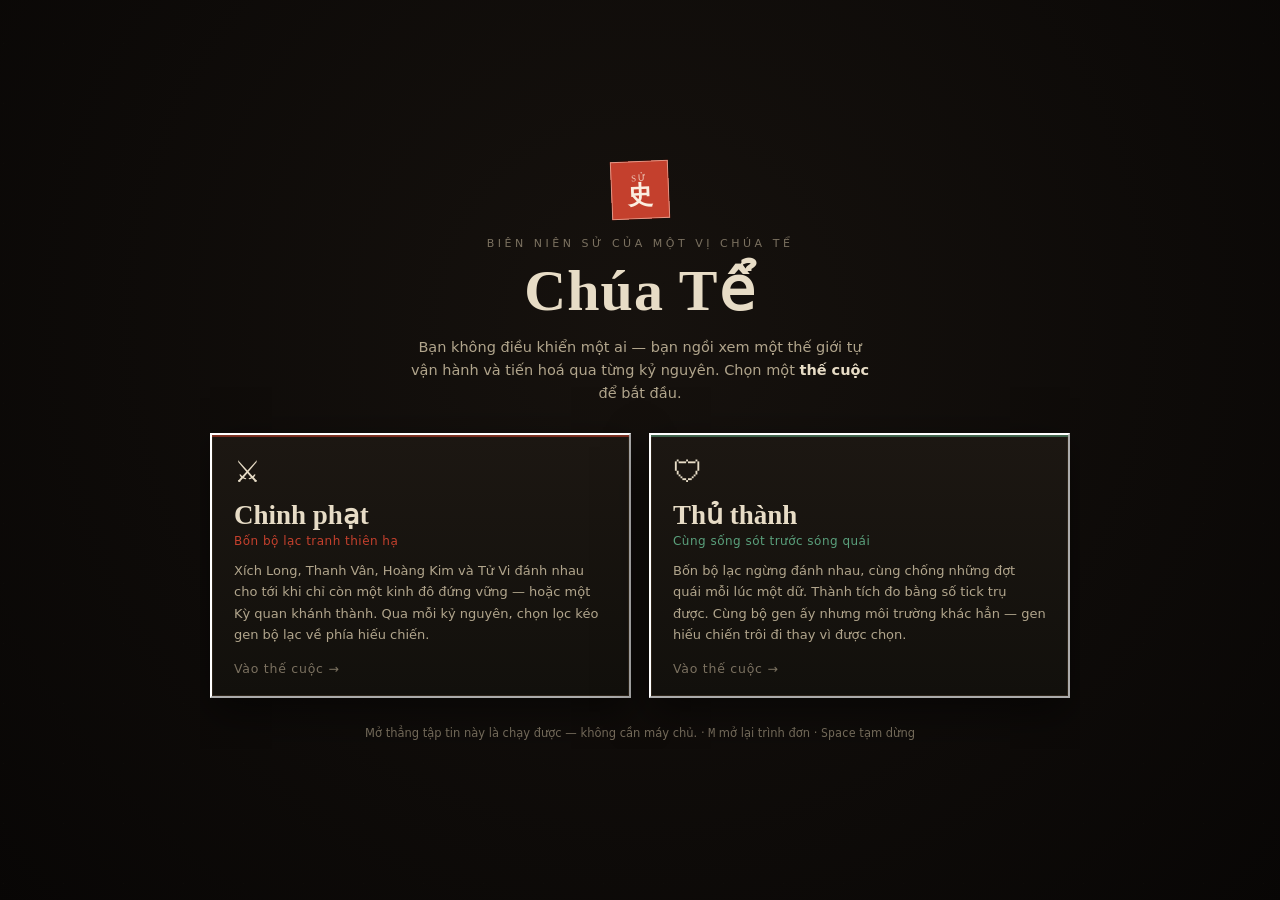
==== civilization.html @ fa952fc0 "Phase 3.16 — bản một-file, trước khi tách civilization.html 12.711 dòng (CSS 700 + markup 350 + JS 1" ====
<!DOCTYPE html>
<html lang="vi">
<head>
<meta charset="UTF-8">
<title>Chúa Tể — Civilization Sim (máy tự chơi)</title>
<style>
  /* ============================================================
     SƠN MÀI — bảng màu, kiểu chữ, và cái khung của cả trang.

     Bản trước mặc nguyên bộ màu Material Design (đỏ 500, lam 400, hổ phách,
     tím 400, v.v.). Chúng là màu của BẢNG ĐIỀU KHIỂN — đỏ = lỗi, vàng =
     cảnh báo, xanh = thông báo — nên dù vẽ gì lên đó, mắt vẫn đọc ra "công cụ
     lập trình" chứ không đọc ra "một thế giới".

     Thay bằng khoáng chất. Và không phải khoáng chất tuỳ ý: chính TÊN bốn bộ
     lạc đã gọi ra bốn thứ bột màu của tranh sơn mài —
        Xích Long → chu sa (cinnabar)      Thanh Vân → thanh lục (azurite)
        Hoàng Kim → thư hoàng (orpiment)   Tử Vi     → tử (imperial violet)
     nên đổi màu ở đây không phải là "cho đẹp", nó là làm cho hình khớp với
     chữ đã có sẵn trong luật chơi. Nền là sơn ta đen ẤM (ngả nâu), không phải
     xám lạnh: đen ấm là thứ làm bột khoáng nổi lên: xám lạnh dìm nó xuống.
     ============================================================ */
  :root {
    color-scheme: dark;
    --lac-900:#0d0b09;  --lac-850:#12100c;  --lac-800:#191510;  --lac-700:#221b15;
    --rule:#2d2419;     --rule-soft:#1f1a13;
    --bone:#e7dcc6;     --bone-2:#b1a58c;   --bone-3:#7b7160;
    --gold:#d8a544;     --gold-hi:#f0cf85;  --gold-dim:#8a6a2c;
    --cinnabar:#c4402d; --cinnabar-hi:#e05b40;
    --jade:#5aa07c;
    /* Tử — bột màu thứ tư, đã nằm sẵn trong tên bộ lạc Tử Vi nhưng trước đây chỉ
       được rắc lẻ bằng hằng số #b783cc ở 9 chỗ, không có tên trong bảng màu. Đặt
       tên cho nó là làm cho quái vật (thứ mặc màu tử) khớp với hệ, không phải thêm màu. */
    --tuvi:#b783cc; --tuvi-dim:#6f4f86;

    /* Chữ hiển thị là một chữ SÁCH, không phải chữ tạp chí: Iowan Old Style —
       old-style serif ấm, chân nét dày, đủ dấu tiếng Việt trên macOS. Đây là
       giọng của một cuốn biên niên sử. Chữ giao diện thì trung tính và gọn.
       Con số luôn đi bằng chữ đơn cách để cột số không nhảy khi giá trị đổi. */
    --f-display:"Iowan Old Style","Superclarendon",Charter,Palatino,Georgia,serif;
    --f-ui:"Avenir Next","Segoe UI",system-ui,-apple-system,sans-serif;
    --f-data:"SF Mono",ui-monospace,Menlo,"Roboto Mono",monospace;

    /* Hạt mực: nhiễu fractal đã bị ngưỡng hoá thành đốm rời (feFuncA discrete,
       6 bậc 0 rồi 1 bậc 1 → chỉ ~1/7 diện tích là đốm). Dùng làm MẶT NẠ nên
       nó không tô thêm màu nào, nó chỉ ăn bớt đi — đúng cách mực khô trên gỗ. */
    --ink-grain: url("data:image/svg+xml;utf8,<svg xmlns='http://www.w3.org/2000/svg' width='60' height='60'><filter id='g'><feTurbulence type='fractalNoise' baseFrequency='0.85' numOctaves='3' seed='7'/><feComponentTransfer><feFuncA type='discrete' tableValues='0 0 0 0 0 0 1'/></feComponentTransfer></filter><rect width='60' height='60' filter='url(%23g)'/></svg>");
  }
  body {
    margin: 0;
    font-family: var(--f-ui);
    background: var(--lac-900);
    color: var(--bone);
    display: flex;
    height: 100vh;
    overflow: hidden;
  }
  ::selection { background: rgba(216,165,68,.28); }
  #world-pane { flex: 0 0 auto; display: flex; flex-direction: column; align-items: center; padding: 14px; gap: 10px; overflow: hidden; height: 100vh; box-sizing: border-box; }

  /* Khung tranh: một nét sẫm sát mép, rồi một sợi vàng lá mảnh bên ngoài. Hai
     nét thôi, nhưng nó là thứ nói rằng phần bên trong là BỨC TRANH còn phần
     bên ngoài là cái khung — trước đây cả hai cùng một sắc xám nên khung nhìn
     trôi vào nền trang. */
  /* --hud-top: DẢI ĐẤT RIÊNG của thanh Kỳ quan trên mép khung hình.
     Thanh đó vẽ trên canvas (y 0..26) còn minimap/nút/bảng phủ là HTML, hai hệ toạ
     độ không biết gì về nhau — nên trước đây khi Kỳ quan hoàn thành, thanh đếm
     ngược chạy NGẦM DƯỚI cả minimap lẫn hai nút, và dòng chữ căn giữa khung bị
     minimap ăn mất 52px đuôi. Một biến CSS duy nhất, JS bơm 26px vào khi thanh
     hiện và 0 khi tắt, để mọi lớp phủ tự dịch xuống. Chỗ nào cộng vào biến này
     thì vĩnh viễn không bao giờ đè lên thanh nữa. */
  #canvasWrap { position: relative; --hud-top: 0px; box-shadow: 0 0 0 1px var(--rule), 0 0 0 2px rgba(216,165,68,.16), 0 18px 44px rgba(0,0,0,.55); }
  #simCanvas { background: var(--lac-900); cursor: grab; display: block; }
  #simCanvas.god-armed { cursor: crosshair; }
  #minimapCanvas {
    position: absolute; right: 10px; top: calc(10px + var(--hud-top)); cursor: pointer; opacity: 0.94;
    box-shadow: 0 0 0 1px rgba(216,165,68,.34), 0 4px 14px rgba(0,0,0,.6);
  }
  /* Giờ là một ô trong hàng #ovChips (xem chú thích ở phần HTML), nên bỏ hết
     position/left/top — vị trí do flex row quyết định. */
  #directorLabel {
    background: rgba(13,11,9,0.78); box-shadow: inset 0 0 0 1px rgba(216,165,68,.28);
    padding: 5px 11px; font-size: 12px; color: var(--gold-hi); letter-spacing: .06em;
    font-family: var(--f-ui); white-space: nowrap;
    pointer-events: none; display: none; backdrop-filter: blur(4px);
  }

  /* ===== Lớp phủ trên khung hình chính (bảng bộ lạc / nhật ký / đang chọn) =====
     Cùng ngôn ngữ với #directorLabel: sơn ta đen mờ, một sợi vàng lá mảnh viền
     trong, làm nhoè hậu cảnh. Nằm ở bốn góc để chừa giữa khung cho việc chọn quân. */
  #ovChips { position: absolute; left: 11px; top: calc(11px + var(--hud-top)); display: flex; gap: 6px; align-items: center; z-index: 5; }
  .ov-chip {
    font: 600 11.5px var(--f-ui); letter-spacing: .03em; color: var(--bone-2); cursor: pointer;
    background: rgba(13,11,9,0.8); box-shadow: inset 0 0 0 1px rgba(216,165,68,.24);
    padding: 5px 10px; white-space: nowrap; backdrop-filter: blur(4px);
  }
  .ov-chip:hover { color: var(--gold-hi); box-shadow: inset 0 0 0 1px rgba(216,165,68,.5); }
  .ov-chip.on { color: var(--lac-900); background: var(--gold); box-shadow: inset 0 0 0 1px var(--gold-hi); }

  .ov-panel {
    position: absolute; z-index: 5; color: var(--bone-2); font: 11px var(--f-ui);
    background: rgba(11,9,7,0.88); box-shadow: inset 0 0 0 1px rgba(216,165,68,.24);
    padding: 8px 10px; backdrop-filter: blur(5px);
  }
  #ovTribes { left: 11px; top: calc(50px + var(--hud-top)); max-height: 46%; overflow: auto; }
  #ovLog { left: 11px; bottom: 30px; width: 300px; max-width: 54%; max-height: 40%; overflow: auto; }
  /* THẺ "ĐANG CHỌN" ĐÃ RỜI KHỎI KHUNG HÌNH (Phase 3.17).
     Nó từng là một tấm thẻ nổi đè lên góc dưới-phải bản đồ, và chỗ đó là chỗ tệ
     nhất có thể: nó che đúng phần bản đồ mà người ta vừa bấm vào để xem, nên xem
     chỉ số thì mất cảnh, xem cảnh thì phải tắt chỉ số. Giờ nó là một DẢI nằm dưới
     bảng điều khiển — cùng một cột, không che gì cả, và vì nó nằm ngang nên đọc
     hết một lượt bằng một đường mắt thay vì một khối phải quét dọc.
     Xem #inspectBar bên dưới. */

  #ovTribes table { border-collapse: collapse; width: 100%; }
  #ovTribes th { color: var(--bone-3); font: 600 10px var(--f-ui); text-transform: uppercase; letter-spacing: .04em; text-align: left; padding: 1px 7px 5px; }
  #ovTribes td { padding: 3px 7px; border-top: 1px solid var(--rule-soft); font-variant-numeric: tabular-nums; white-space: nowrap; }
  #ovTribes tr[data-tribe] { cursor: pointer; }
  #ovTribes tr[data-tribe]:hover td { background: rgba(216,165,68,.1); }
  #ovTribes tr.dead td { opacity: .42; }
  #ovTribes .sw { display: inline-block; width: 8px; height: 8px; border-radius: 2px; margin-right: 5px; vertical-align: middle; }
  #ovTribes .tg { margin-left: 4px; font-size: 10px; }

  #ovLog .row { padding: 1.5px 0; line-height: 1.35; }
  #ovLog .t { color: var(--bone-3); font: 10px var(--f-data); margin-right: 6px; }

  #eraCard { z-index: 20; }

  /* ---- DẢI "ĐANG CHỌN", nằm ngay dưới bảng điều khiển ----
     Cùng khung inset, cùng nền, cùng bề rộng với #controls, nên hai cái đọc ra
     MỘT bàn điều khiển hai tầng chứ không phải hai hộp xếp chồng. Luôn chiếm chỗ
     kể cả khi rỗng (min-height cố định): nếu để nó co lại lúc không chọn gì thì
     mỗi lần bấm vào một quân, cả khung nhìn phía trên bị đẩy lên vài chục pixel —
     và người ta vừa bấm vào một thứ đang chuyển động. */
  #inspectBar {
    max-width: 900px; width: 100%; box-sizing: border-box;
    background: var(--lac-850); box-shadow: inset 0 0 0 1px var(--rule);
    padding: 0 10px; min-height: 36px; display: flex; align-items: center;
    border-top: 1px solid var(--lac-900);
  }
  #inspectEmpty { font-size: 11px; color: var(--bone-3); letter-spacing: .03em; }
  #inspectEmpty b { color: var(--bone-2); font-weight: 600; }
  #inspectBody { display: flex; align-items: center; gap: 13px; width: 100%; flex-wrap: wrap; padding: 5px 0; }
  /* Lớp bọc TÀNG HÌNH: con của nó lên thẳng làm con flex của #inspectBody, nên
     `gap`, `flex-wrap` và `margin-left:auto` của nút ✕ hoạt động y như khi chưa
     có lớp bọc. Lý do phải bọc: tách nút ✕ ra khỏi phần dựng lại — xem setPanelHTML. */
  #insContent { display: contents; }
  .ins-name { display: flex; align-items: center; gap: 7px; font-weight: 600; font-size: 12.5px; }
  .ins-name .sw { width: 9px; height: 9px; flex: 0 0 auto; }
  .ins-hp { display: flex; align-items: center; gap: 6px; }
  .ins-hp .bar { width: 88px; height: 6px; background: var(--lac-700); flex: 0 0 auto; }
  .ins-hp .bar > i { display: block; height: 100%; }
  .ins-hp .num { font: 10.5px var(--f-data); color: var(--bone-3); }
  /* Mỗi cặp nhãn/giá trị là một khối KHÔNG xuống dòng: khi dải hẹp lại thì nó
     ngắt giữa các cặp, không bao giờ ngắt giữa nhãn và số của chính nó. */
  .ins-kv { display: flex; align-items: center; gap: 12px; flex-wrap: wrap; font-size: 11.5px; }
  .ins-kv span { white-space: nowrap; }
  .ins-kv b { color: var(--bone-3); font-weight: 400; margin-right: 5px; }
  .ins-close {
    margin-left: auto; cursor: pointer; color: var(--bone-3); font-size: 12px;
    padding: 2px 5px; flex: 0 0 auto; box-shadow: inset 0 0 0 1px var(--rule);
  }
  .ins-close:hover { color: var(--cinnabar-hi); box-shadow: inset 0 0 0 1px var(--cinnabar-hi); }
  /* Hòm đồ thu nhỏ cho dải ngang: 6 ngăn × 30px là 205px, chiếm gần một phần tư
     bề ngang và đẩy mọi thứ khác xuống hàng hai. 21px thì cả hòm gọn trong 145px. */
  .slots.mini { gap: 3px; }
  .slots.mini .slot { width: 21px; height: 21px; font-size: 11px; }
  .ins-chest { display: flex; align-items: center; gap: 7px; }
  .ins-chest > .lb { font-size: 10px; letter-spacing: .08em; text-transform: uppercase; color: var(--gold-dim); }

  /* Dấu son (triện). Thứ DUY NHẤT trong cả trang được phép ồn ào — nó là bàn
     tay người chép sử hiện ra giữa một thế giới vốn chỉ có bột màu và ánh
     sáng. Mặt nạ nhiễu phía trên đục thủng vài đốm để mực trông bị ăn mòn:
     con dấu in ra từ gỗ thì không bao giờ đặc kín. */
  .seal {
    position: relative; flex: 0 0 auto;
    width: 46px; height: 46px; background: var(--cinnabar);
    display: flex; flex-direction: column; align-items: center; justify-content: center;
    transform: rotate(-2.5deg); color: #fbeee0; font-family: var(--f-display);
    box-shadow: inset 0 0 0 1px rgba(251,238,224,.5), inset 0 0 0 4px var(--cinnabar);
  }
  .seal::after {
    content: ''; position: absolute; inset: 0; background: var(--lac-900); opacity: .5;
    -webkit-mask-image: var(--ink-grain); mask-image: var(--ink-grain);
    -webkit-mask-size: 60px; mask-size: 60px;
  }
  .seal .k { font-size: 8.5px; letter-spacing: .22em; opacity: .78; margin-bottom: -1px; }
  .seal .n { font-size: 21px; line-height: 1; font-weight: 700; }

  /* Thẻ tổng kết kỷ nguyên — khoảnh khắc "đọc kết quả" giữa hai kỷ nguyên.
     Đây là TRANG SÁCH: một tấm sơn ta có sợi vàng viền quanh, con dấu son
     đóng lệch ở góc trên trái đúng như người ta đóng dấu lên một tờ chiếu. */
  #eraCard {
    position: absolute; inset: 0; display: none;
    align-items: center; justify-content: center;
    background: radial-gradient(circle at 50% 45%, rgba(13,11,9,0.5), rgba(8,6,5,0.94));
    pointer-events: none;
    animation: eraBackdropIn .4s ease both;
  }
  #eraCard .card {
    position: relative; width: 470px; max-width: 86%;
    background: linear-gradient(180deg, #1c1712, #12100c);
    box-shadow: 0 0 0 1px var(--rule), 0 0 0 2px rgba(216,165,68,.22), 0 26px 74px rgba(0,0,0,.75);
    padding: 24px 26px 20px; text-align: center;
    animation: eraCardIn .5s cubic-bezier(.2,.7,.2,1) both;
  }
  /* Con dấu đóng XUỐNG trang, chậm hơn thẻ một nhịp — bàn tay người chép sử hiện ra
     cuối cùng. Đây là khoảnh khắc chữ ký của cả trò chơi, nên nó xứng đáng có một
     cử động; mọi thứ khác trong trang vẫn đứng yên. */
  #eraCard .card > .seal { position: absolute; left: -14px; top: -14px; animation: sealStamp .4s .16s cubic-bezier(.2,.85,.25,1) both; }
  @keyframes eraBackdropIn { from { opacity: 0; } to { opacity: 1; } }
  @keyframes eraCardIn { from { opacity: 0; transform: translateY(11px) scale(.985); } to { opacity: 1; transform: none; } }
  @keyframes sealStamp { from { opacity: 0; transform: rotate(-2.5deg) scale(1.65); } to { opacity: 1; transform: rotate(-2.5deg) scale(1); } }
  #eraCard .eyebrow { font-size: 10.5px; letter-spacing: .26em; text-transform: uppercase; color: var(--bone-3); }
  #eraCard .champ { font-family: var(--f-display); font-size: 34px; font-weight: 700; letter-spacing: .01em; margin: 8px 0 3px; }
  #eraCard .how { font-size: 13px; color: var(--bone-2); margin-bottom: 16px; }
  #eraCard .facts { display: flex; justify-content: center; gap: 26px; margin-bottom: 16px; }
  #eraCard .fact { text-align: center; }
  #eraCard .fact b { display: block; font-family: var(--f-display); font-size: 22px; font-weight: 700; font-variant-numeric: tabular-nums; color: var(--bone); }
  #eraCard .fact span { font-size: 10px; color: var(--bone-3); text-transform: uppercase; letter-spacing: .12em; }
  #eraCard .dna { text-align: left; border-top: 1px solid var(--rule); padding-top: 13px; }
  #eraCard .dna-title { font-size: 10.5px; color: var(--bone-3); text-transform: uppercase; letter-spacing: .14em; margin-bottom: 9px; }
  #eraCard .gene { display: grid; grid-template-columns: 96px 1fr 56px; gap: 9px; align-items: center; font-size: 11.5px; margin-bottom: 6px; }
  #eraCard .gene .n { color: var(--bone-2); }
  #eraCard .gene .v { text-align: right; font-family: var(--f-data); font-size: 10.5px; color: var(--bone); }
  #eraCard .gene .track { height: 5px; background: var(--lac-700); overflow: hidden; }
  #eraCard .gene .track > i { display: block; height: 100%; background: linear-gradient(90deg, var(--gold-dim), var(--gold)); }
  #eraCard .up { color: var(--jade); } #eraCard .down { color: var(--cinnabar-hi); }
  #eraCard .next { font-size: 11.5px; color: var(--bone-3); margin-top: 15px; font-style: italic; }

  /* ============================================================
     TRÌNH ĐƠN — trang bìa của cuốn biên niên sử
     ============================================================
     Đây là màn hình ĐẦU TIÊN, hiện ra trước khi thế giới bắt đầu chạy. Nó không
     phải một hộp thoại nổi lên trên game — nó LÀ trang bìa của cuốn sách: cùng
     sơn ta đen ấm, cùng con dấu son, cùng chữ Iowan. Người chơi chọn một THẾ CUỘC
     ở đây thay cho ô <select> luôn hiện trên thanh điều khiển — vì đổi thế cuộc là
     bắt đầu lại từ số không, nó xứng đáng là một quyết định có nghi thức chứ không
     phải một cú kéo dropdown vô tình. Phủ kín cả màn (fixed, inset:0) nên không có
     nút nào phía sau bấm nhầm được khi chưa có ván nào chạy. */
  #menuScreen {
    position: fixed; inset: 0; z-index: 50;
    display: flex; align-items: center; justify-content: center;
    background:
      radial-gradient(circle at 50% 36%, rgba(28,22,17,0.6), rgba(8,6,5,0.97)),
      var(--lac-900);
    animation: eraBackdropIn .45s ease both;
  }
  /* Hạt mực phủ nhẹ toàn màn — đúng mặt gỗ sơn, chỉ ăn bớt chứ không tô thêm màu. */
  #menuScreen::before {
    content: ''; position: absolute; inset: 0; pointer-events: none; opacity: .5;
    background: var(--lac-850);
    -webkit-mask-image: var(--ink-grain); mask-image: var(--ink-grain);
    -webkit-mask-size: 60px; mask-size: 60px;
  }
  .menu-inner {
    position: relative; width: 860px; max-width: 92vw; max-height: 92vh; overflow-y: auto;
    text-align: center; padding: 10px 10px 6px;
    animation: eraCardIn .55s cubic-bezier(.2,.7,.2,1) both;
  }
  .menu-resume {
    display: none; margin: 0 auto 20px; padding: 8px 18px;
    background: transparent; color: var(--bone-2); cursor: pointer;
    font: inherit; font-size: 12.5px; letter-spacing: .04em;
    box-shadow: inset 0 0 0 1px var(--rule);
    transition: box-shadow .18s ease, color .18s ease;
  }
  .menu-resume:hover { color: var(--gold-hi); box-shadow: inset 0 0 0 1px var(--gold-dim); }
  .menu-head { position: relative; margin-bottom: 28px; }
  .menu-seal { width: 58px; height: 58px; margin: 0 auto 18px; }
  .menu-seal .k { font-size: 9px; }
  .menu-seal .n { font-size: 25px; }
  .menu-eyebrow { font-size: 11px; letter-spacing: .32em; text-transform: uppercase; color: var(--bone-3); }
  .menu-title { font-family: var(--f-display); font-size: 58px; font-weight: 700; letter-spacing: .02em; margin: 6px 0 12px; color: var(--bone); }
  .menu-sub { font-size: 14.5px; color: var(--bone-2); max-width: 32em; margin: 0 auto; line-height: 1.6; }
  .menu-sub b { color: var(--bone); font-weight: 600; }
  .menu-modes { display: grid; grid-template-columns: 1fr 1fr; gap: 18px; text-align: left; }
  /* Mỗi thẻ mang màu LÃNH VỰC của nó — chu sa cho chinh phạt (gây hại), thanh lục
     cho thủ thành (chở che) — đúng bảng mã màu god-power, nên đây là thông tin
     chứ không phải trang trí. */
  .mode-card {
    position: relative; display: flex; flex-direction: column;
    background: linear-gradient(180deg, #1c1712, #12100c);
    box-shadow: inset 0 0 0 1px var(--rule), 0 14px 40px rgba(0,0,0,.5);
    padding: 22px 22px 20px; cursor: pointer; color: inherit; font: inherit;
    text-align: left; overflow: hidden;
    transition: box-shadow .18s ease, transform .18s ease, background .18s ease;
  }
  .mode-card::before {
    content: ''; position: absolute; left: 0; right: 0; top: 0; height: 2px;
    background: var(--accent); opacity: .55;
  }
  .mode-card[data-mode="conquest"] { --accent: var(--cinnabar); }
  .mode-card[data-mode="defend"] { --accent: var(--jade); }
  .mode-card:hover {
    background: linear-gradient(180deg, #221b14, #16120d); transform: translateY(-3px);
    box-shadow: inset 0 0 0 1px var(--gold-dim), 0 0 0 1px rgba(216,165,68,.26), 0 18px 46px rgba(0,0,0,.62);
  }
  .mode-card:hover::before { opacity: 1; }
  .mode-card:focus-visible { outline: 2px solid var(--gold); outline-offset: 3px; }
  .mc-icon { font-size: 30px; line-height: 1; margin-bottom: 12px; }
  .mc-name { font-family: var(--f-display); font-size: 27px; font-weight: 700; color: var(--bone); }
  .mc-tag { font-size: 12px; letter-spacing: .04em; color: var(--accent, var(--gold)); margin: 3px 0 12px; }
  .mc-desc { font-size: 13px; color: var(--bone-2); line-height: 1.62; flex: 1 1 auto; }
  .mc-go { font-size: 12.5px; letter-spacing: .06em; color: var(--bone-3); margin-top: 16px; transition: color .18s ease; }
  .mode-card:hover .mc-go { color: var(--gold-hi); }
  .menu-foot { font-size: 11.5px; color: var(--bone-3); margin-top: 26px; line-height: 1.7; }
  @media (max-width: 720px) {
    .menu-modes { grid-template-columns: 1fr; }
    .menu-title { font-size: 42px; }
  }

  /* Chú giải là thứ DUY NHẤT được phép cuộn trong khung trái, và nó chiếm nốt
     phần cao còn thừa. Cho cả #world-pane cuộn thì trên cửa sổ thấp, chính khung
     nhìn — thứ không bao giờ được rời mắt — sẽ trôi lên mất. */
  #legend { font-size: 11px; color: var(--bone-3); text-align: center; max-width: 900px; line-height: 1.62; flex: 1 1 auto; min-height: 0; overflow-y: auto; }
  #legend strong { color: var(--bone-2); font-weight: 600; }
  #legend kbd {
    background: var(--lac-800); box-shadow: inset 0 0 0 1px var(--rule), 0 1px 0 var(--rule);
    padding: 0 4px; font-family: var(--f-data); font-size: 10px; color: var(--bone-2);
  }
  /* max-width khớp với canvas (900px, xem CANVAS_PX_W). #world-pane là flex item
     `0 0 auto` nên nó rộng bằng ĐỨA CON RỘNG NHẤT — thiếu cái chặn này, hàng nút
     dài ra một chút là cả khung nhìn bị đẩy sang phải và bảng bên phải bị cắt cụt
     ngoài mép cửa sổ (body có overflow:hidden nên không cuộn được mà cứ thế mất). */
  /* ---- Bảng điều khiển: một CÁI HỘP, không phải một hàng nút rời. Khung inset
     cùng ngôn ngữ với khung tranh phía trên, để nó đọc ra "bàn điều khiển đặt
     dưới bức tranh" chứ không phải mấy nút mặc-định-trình-duyệt trôi trên nền. */
  #controls {
    display: flex; gap: 6px; align-items: stretch; flex-wrap: wrap; justify-content: center;
    max-width: 900px; padding: 7px 9px; box-sizing: border-box;
    background: var(--lac-850); box-shadow: inset 0 0 0 1px var(--rule);
  }
  .ctl-group { display: flex; gap: 5px; align-items: stretch; flex-wrap: wrap; }
  .ctl-div { width: 1px; align-self: stretch; background: var(--rule); margin: 3px 2px; }
  /* Nút chỉ có ký hiệu (⏭). Bỏ padding ngang rộng của nút có chữ và ép vuông:
     một ký hiệu đơn nằm giữa một cái nút rộng 60px đọc ra là "nút bị lỗi mất chữ". */
  .ctl.ctl-icon { padding: 0; width: 30px; justify-content: center; font-size: 13px; }

  /* Ô chọn ở MỌI nơi — trong bảng điều khiển lẫn ô chọn tiêu chí anh hùng bên phải —
     dùng chung một hình: bỏ mũi tên mặc định của HĐH (thứ hét lên "form trình duyệt")
     và thay bằng một chevron vàng-trầm vẽ tay. Dùng `background-color` chứ KHÔNG `background`
     shorthand vì shorthand sẽ xoá luôn cái chevron (background-image). */
  select {
    -webkit-appearance: none; appearance: none; box-sizing: border-box;
    background-color: var(--lac-800); color: var(--bone); border: 0;
    box-shadow: inset 0 0 0 1px var(--rule);
    padding: 7px 28px 7px 11px; cursor: pointer; font-size: 12.5px; font-family: var(--f-ui); letter-spacing: .01em;
    background-image: url("data:image/svg+xml;utf8,<svg xmlns='http://www.w3.org/2000/svg' width='11' height='7'><path d='M1 1l4.5 4.5L10 1' fill='none' stroke='%238a6a2c' stroke-width='1.4' stroke-linecap='round'/></svg>");
    background-repeat: no-repeat; background-position: right 10px center;
    transition: box-shadow .14s ease, background-color .14s ease;
  }
  select:hover {
    background-color: var(--lac-700); box-shadow: inset 0 0 0 1px var(--gold-dim);
    background-image: url("data:image/svg+xml;utf8,<svg xmlns='http://www.w3.org/2000/svg' width='11' height='7'><path d='M1 1l4.5 4.5L10 1' fill='none' stroke='%23d8a544' stroke-width='1.4' stroke-linecap='round'/></svg>");
  }
  select option { background: var(--lac-800); color: var(--bone); }

  /* Nút và ô chọn TRONG bảng điều khiển chia chung một chiều cao, để cả hàng đọc ra một bộ. */
  .ctl, #controls select {
    height: 30px; box-sizing: border-box;
    background-color: var(--lac-800); color: var(--bone); border: 0;
    box-shadow: inset 0 0 0 1px var(--rule);
    padding: 0 10px; cursor: pointer; font-size: 12px; font-family: var(--f-ui); letter-spacing: .01em;
    transition: box-shadow .14s ease, background-color .14s ease, color .14s ease;
  }
  #controls select { padding: 0 23px 0 9px; }
  .ctl { display: inline-flex; align-items: center; }
  .ctl:hover, #controls select:hover { background-color: var(--lac-700); box-shadow: inset 0 0 0 1px var(--gold-dim); }
  .ctl:active { background-color: var(--lac-900); }

  /* Nút chính (Tạm dừng/Tiếp tục) là mỏ neo của cả hàng: đeo sẵn viền vàng-trầm và
     một dấu play/pause nhỏ để đọc ra "nút phát" ngay từ liếc mắt đầu tiên. Khi đang
     DỪNG, nó ngả vàng — một lời mời bấm tiếp. */
  .ctl-primary { box-shadow: inset 0 0 0 1px var(--gold-dim); color: var(--gold-hi); font-weight: 600; }
  .ctl-primary::before { content: '\2016'; font-size: 12px; letter-spacing: -1.5px; margin-right: 9px; color: var(--gold); }
  .ctl-primary[data-running="false"] { background: rgba(216,165,68,.13); box-shadow: inset 0 0 0 1px var(--gold); }
  .ctl-primary[data-running="false"]::before { content: '\25B6'; font-size: 10px; margin-right: 9px; }
  .ctl-primary:hover { box-shadow: inset 0 0 0 1px var(--gold); background: rgba(216,165,68,.10); }

  /* Công tắc: một viên nhỏ sáng lên khi bật (:has để cả viên đổi theo ô tích bên trong). */
  .ctl-toggle {
    display: inline-flex; align-items: center; gap: 6px; padding: 0 9px; height: 30px; box-sizing: border-box;
    box-shadow: inset 0 0 0 1px var(--rule); background: var(--lac-800);
    font-size: 11.5px; color: var(--bone-3); cursor: pointer; user-select: none;
    transition: box-shadow .14s ease, color .14s ease;
  }
  .ctl-toggle:hover { box-shadow: inset 0 0 0 1px var(--gold-dim); }
  .ctl-toggle:has(input:checked) { color: var(--bone); box-shadow: inset 0 0 0 1px var(--gold-dim); }
  input[type=checkbox] { accent-color: var(--gold-dim); }
  :focus-visible { outline: 2px solid var(--gold); outline-offset: 1px; }
  #hotkeys {
    font-size: 10.5px; color: var(--bone-3); letter-spacing: .02em; max-width: 900px; text-align: center; opacity: .82;
  }
  #hotkeys b { color: var(--bone-2); font-weight: 600; }
  #hotkeys kbd {
    background: var(--lac-800); box-shadow: inset 0 0 0 1px var(--rule), 0 1px 0 var(--rule);
    padding: 0 4px; font-family: var(--f-data); font-size: 10.5px; color: var(--bone-2);
  }

  /* Bức tường hướng dẫn (#hotkeys + #legend) là "cuốn sách luật" chứ không phải
     phần của màn chơi — mặc định GẬP lại sau một thanh mảnh, để màn chơi chỉ còn
     {khung tranh + bảng điều khiển + cột dữ liệu}. Gập bằng một class trên
     #world-pane thay vì bọc lại DOM: nhờ vậy khi MỞ, #legend lấy lại đúng hành vi
     flex:1 cũ (chiếm nốt phần cao thừa và tự cuộn), không phải dựng lại layout. */
  #world-pane.help-collapsed #hotkeys,
  #world-pane.help-collapsed #legend { display: none; }
  #helpBar { max-width: 900px; width: 100%; display: flex; justify-content: center; }
  #helpToggle {
    font: inherit; font-size: 11px; letter-spacing: .05em; color: var(--bone-3);
    background: transparent; border: 0; box-shadow: inset 0 0 0 1px var(--rule);
    padding: 5px 15px; cursor: pointer; display: inline-flex; align-items: center; gap: 9px;
    transition: color .14s ease, box-shadow .14s ease;
  }
  #helpToggle:hover { color: var(--gold-hi); box-shadow: inset 0 0 0 1px var(--gold-dim); }
  #helpToggle .ht-mark { color: var(--gold-dim); font-family: var(--f-data); }
  #helpToggle .ht-chev { transition: transform .2s ease; font-size: 8px; opacity: .8; }
  #world-pane:not(.help-collapsed) #helpToggle .ht-chev { transform: rotate(180deg); }

  /* `scrollbar-gutter: stable` — luôn chừa 9px cho thanh cuộn, kể cả khi không cần.
     Đo được: tờ nào vừa một màn hình thì cột rộng 421px, tờ nào tràn thì 412px, và
     bề rộng đó là bề rộng của CẢ CỘT — nên mỗi lần đổi tờ thì hàng tờ, bảng bộ lạc
     và các biểu đồ đều nhích 9px một lượt. Cái giật đó không đọc ra là "trang mới",
     nó đọc ra là giao diện bị lỗi. Chừa sẵn chỗ thì bề rộng là một hằng số. */
  #side-pane {
    flex: 1 1 auto; padding: 0 18px 20px; overflow-y: auto; scrollbar-gutter: stable;
    border-left: 1px solid var(--rule); min-width: 380px; background: var(--lac-850);
  }

  /* ĐẦU CỘT DÁN ĐỈNH = thanh biên niên + hàng tờ, một khối duy nhất.
     Ba con số của thanh biên niên (đang ở kỷ nguyên nào, kỷ nguyên trôi tới đâu,
     còn bao nhiêu Đức Tin) là ba con số duy nhất luôn có nghĩa ở MỌI thời điểm,
     nên chúng phải nằm ngoài hệ thống tờ — đổi tờ không được làm chúng biến mất.
     Hàng tờ dán cùng chúng vì cùng lý do: thứ dùng để ĐI LẠI trong cột thì không
     bao giờ được cuộn ra khỏi tầm mắt.

     Nền phải ĐẶC. Bản trước #chronicleRail tự sticky một mình với gradient nhoè ở
     đáy để chữ trôi lấp ló dưới nó; giờ có hàng tờ nằm ngay dưới, gradient sẽ để
     lộ nội dung chui qua khe giữa hai thanh. */
  #paneHead {
    position: sticky; top: 0; z-index: 6;
    background: var(--lac-850);
    box-shadow: 0 7px 13px -8px rgba(0,0,0,.75);
  }
  #chronicleRail {
    display: flex; align-items: center; gap: 13px;
    padding: 13px 0 11px;
    border-bottom: 1px solid var(--rule);
  }
  #chronicleRail .rail-main { flex: 1 1 auto; min-width: 0; }
  #chronicleRail .rail-top { display: flex; justify-content: space-between; align-items: baseline; gap: 8px; }
  #chronicleRail .rail-name { font-family: var(--f-display); font-size: 16px; color: var(--bone); letter-spacing: .01em; }
  #chronicleRail .rail-tick { font-family: var(--f-data); font-size: 10.5px; color: var(--bone-3); }
  #chronicleRail .era-track { height: 3px; background: var(--lac-700); margin: 7px 0 8px; overflow: hidden; }
  #chronicleRail .era-track > i { display: block; height: 100%; width: 0%; background: var(--bone-3); }
  #chronicleRail .rail-bot { display: flex; align-items: center; gap: 8px; font-size: 10.5px; color: var(--bone-3); }
  #chronicleRail .rail-bot .faith-track { flex: 1 1 auto; margin: 0; }
  #chronicleRail #faithLabel { font-family: var(--f-data); color: var(--gold); }

  /* ===== HÀNG TỜ =====
     Không viền, không nền, không bo góc — cùng ngôn ngữ với cả trang. Tờ đang mở
     nhận dạng bằng MỘT vạch vàng dưới chân, đúng cách một cuốn sổ cái đánh dấu
     trang đang giở. Chữ nhỏ và giãn nhẹ để bốn nhãn tiếng Việt vừa bề ngang 407px.

     `flex: 1 1 0` + `min-width: 0` cho bốn tờ chữ: chúng chia đều phần còn lại sau
     khi tờ ⚙ lấy phần cố định của nó, nên hàng tờ không bao giờ TRÀN — chật thì
     nhãn tự cắt bằng dấu lửng, không đẩy nút nào ra ngoài. Đo ở sàn bề rộng của
     cột (#side-pane min-width 380px): mỗi nút được 87px, không nhãn nào bị cắt —
     nên bốn cái tên tiếng Việt cộng biểu tượng vừa ở mọi cỡ cửa sổ chơi được. */
  #paneTabs { display: flex; gap: 1px; border-bottom: 1px solid var(--rule); }
  .pane-tab {
    position: relative; flex: 1 1 0; min-width: 0;
    display: flex; align-items: center; justify-content: center; gap: 5px;
    padding: 9px 3px 8px; background: transparent; border: 0; cursor: pointer;
    font-family: var(--f-ui); font-size: 11px; letter-spacing: .035em; color: var(--bone-3);
    white-space: nowrap; transition: color .14s ease, background .14s ease;
  }
  .pane-tab .tb-ico { font-size: 10.5px; opacity: .75; }
  .pane-tab .tb-name { overflow: hidden; text-overflow: ellipsis; }
  .pane-tab:hover { color: var(--bone-2); background: rgba(216,165,68,.05); }
  .pane-tab[aria-selected="true"] { color: var(--gold-hi); }
  .pane-tab[aria-selected="true"] .tb-ico { opacity: 1; }
  /* Vạch đè LÊN đường kẻ chân hàng tờ (bottom:-1px) chứ không nằm trên nó — hai
     vạch chồng nhau đọc ra là một cái gạch dày, không phải một trang được giở. */
  .pane-tab[aria-selected="true"]::after {
    content: ''; position: absolute; left: 0; right: 0; bottom: -1px; height: 2px; background: var(--gold);
  }
  .pane-tab.tab-gear { flex: 0 0 auto; padding: 9px 11px 8px; }
  /* Con dấu "có lời khẩn cầu đang chờ". Vuông, chu sa như con dấu trên bản đồ —
     đây là thứ DUY NHẤT trong cột đòi hành động và có hạn giờ, nên nó được dùng
     màu mà không thứ nào khác trong hàng tờ được dùng. Ẩn hẳn khi bằng 0: một
     huy hiệu lúc nào cũng sáng thì không còn là tín hiệu. */
  .tab-badge {
    display: none; min-width: 13px; height: 13px; padding: 0 3px; box-sizing: border-box;
    align-items: center; justify-content: center;
    background: var(--cinnabar); color: #f4e6cc;
    font: 700 9px var(--f-data); font-style: normal; letter-spacing: 0; line-height: 1;
  }
  .tab-badge.on { display: inline-flex; }

  /* Tờ không mở thì KHÔNG vẽ — xem renderActiveTab(): vòng lặp hình cũng bỏ qua
     luôn hàm dựng của nó, nên `display:none` ở đây và cái gate bên JS phải luôn
     nói cùng một điều. Thay đổi danh sách tờ thì phải sửa cả hai chỗ. */
  .tabpane { display: none; }
  .tabpane.on { display: block; }
  /* H2 đầu mỗi tờ không cần khoảng thở 22px như khi nó là một mục thứ n trong một
     cuộn dài — ngay trên nó đã là đường kẻ chân hàng tờ. */
  .tabpane > h2:first-child, #selectedDock > h2:first-child { margin-top: 13px; }

  /* Nút gập trong thẻ "đang chọn". Trông như một dòng tiêu đề nhỏ chứ không như
     một cái nút — nó không phải một hành động, nó là một nhan đề bấm được. */
  .sel-fold {
    display: flex; align-items: baseline; gap: 6px; width: 100%; margin-top: 10px;
    background: transparent; border: 0; padding: 3px 0; cursor: pointer; text-align: left;
    font-family: var(--f-ui); font-size: 11px; color: var(--bone-3); transition: color .14s ease;
  }
  .sel-fold:hover { color: var(--bone-2); }
  .sel-fold .sf-chev { font-size: 8px; color: var(--gold-dim); transition: transform .18s ease; }
  .sel-fold[aria-expanded="true"] .sf-chev { transform: rotate(180deg); }

  h2 {
    font-family: var(--f-display); font-size: 12px; font-weight: 600;
    text-transform: uppercase; letter-spacing: .18em; color: var(--bone-3);
    margin: 22px 0 9px; display: flex; align-items: center; gap: 10px;
  }
  h2::after { content: ''; flex: 1 1 auto; height: 1px; background: var(--rule); }

  .panel { box-shadow: inset 0 0 0 1px var(--rule); background: var(--lac-800); padding: 11px 13px; font-size: 13px; }
  .kv { display: grid; grid-template-columns: auto 1fr; gap: 4px 12px; font-size: 12px; }
  .kv .label { color: var(--bone-3); }
  .kv .value { text-align: right; font-family: var(--f-data); font-size: 11px; color: var(--bone); }

  /* Quyền năng chúa tể */
  .faith-track { height: 6px; background: var(--lac-700); box-shadow: inset 0 0 0 1px var(--rule-soft); overflow: hidden; margin: 6px 0 10px; }
  .faith-fill { height: 100%; background: linear-gradient(90deg, var(--gold-dim), var(--gold-hi)); width: 0%; }
  #godButtons { display: grid; grid-template-columns: 1fr 1fr; gap: 7px; }
  /* Tên quyền năng đặt bằng chữ SÁCH (Iowan Old Style) — đọc ra như tên một phép
     thuật được chép trong sử, không phải một nhãn nút. Vạch màu bên trái nói lãnh vực. */
  .god-btn {
    position: relative; display: flex; flex-direction: column; gap: 3px;
    background: var(--lac-700); color: var(--bone); border: 0; box-shadow: inset 0 0 0 1px var(--rule);
    padding: 8px 10px 8px 13px; cursor: pointer; text-align: left; font-family: var(--f-ui);
    transition: box-shadow .14s ease, background .14s ease, color .14s ease;
  }
  .god-btn::before { content: ''; position: absolute; left: 0; top: 0; bottom: 0; width: 2px; background: var(--gold-dim); }
  .god-btn[data-tone="harm"]::before { background: var(--cinnabar); }
  .god-btn[data-tone="grow"]::before { background: var(--jade); }
  .god-btn[data-tone="gift"]::before { background: var(--gold); }
  .god-btn .gb-name { font-family: var(--f-display); font-size: 13.5px; letter-spacing: .01em; line-height: 1.1; }
  .god-btn .gb-cost { font-family: var(--f-data); font-size: 11px; color: var(--gold); }
  .god-btn .gb-cost i { font-style: normal; color: var(--bone-3); font-size: 9.5px; margin-left: 3px; letter-spacing: .04em; }
  .god-btn:hover:not(:disabled) { background: #2b231b; box-shadow: inset 0 0 0 1px var(--gold-dim); }
  .god-btn.armed { box-shadow: inset 0 0 0 1px var(--gold); background: rgba(216,165,68,.14); }
  .god-btn.armed .gb-name { color: var(--gold-hi); }
  .god-btn:disabled { opacity: 0.35; cursor: default; }
  #godHint { font-size: 11px; color: var(--bone-3); margin-top: 10px; min-height: 15px; line-height: 1.5; }

  /* Lời khẩn cầu: mỗi dòng là một câu hỏi thật gửi người xem; nút "Đáp lời" là một
     hành động vàng, đủ khác với các nút xám để tay tự tìm tới nó khi có lời cầu. */
  .pray-row { padding: 9px 0; border-bottom: 1px solid var(--rule-soft); font-size: 12px; }
  .pray-row:last-child { border-bottom: 0; padding-bottom: 2px; }
  .pray-row--active { font-size: 11.5px; color: var(--bone-2); }
  .pray-btn {
    width: 100%; margin-top: 7px; padding: 7px 11px; box-sizing: border-box;
    display: flex; justify-content: space-between; align-items: center; gap: 8px;
    background: rgba(216,165,68,.10); box-shadow: inset 0 0 0 1px var(--gold-dim);
    color: var(--gold-hi); border: 0; cursor: pointer; font-family: var(--f-ui); font-size: 12px; text-align: left;
    transition: box-shadow .14s ease, background .14s ease;
  }
  .pray-btn:hover:not(:disabled) { background: rgba(216,165,68,.17); box-shadow: inset 0 0 0 1px var(--gold); }
  .pray-btn:disabled { opacity: .5; cursor: default; color: var(--bone-3); background: var(--lac-800); box-shadow: inset 0 0 0 1px var(--rule); }
  .pray-btn .pb-cost { font-family: var(--f-data); font-size: 10.5px; color: var(--gold); }
  .pray-btn:disabled .pb-cost { color: var(--bone-3); }

  /* Bảng bộ lạc — một sổ cái chín cột. Ở đúng bề rộng thiết kế (~415px) nó chật, nên:
     tên bộ lạc KHÔNG xuống dòng, đệm ô mảnh lại, và cả bảng nằm trong khung cuộn ngang
     để dù một cái tên có kèm nhiều huy hiệu cũng không bao giờ làm vỡ bố cục các cột. */
  .board-wrap { overflow-x: auto; overflow-y: hidden; }
  table.board { width: 100%; min-width: 100%; border-collapse: collapse; font-size: 12px; }
  table.board th { color: var(--bone-3); font-weight: 500; text-align: right; padding: 4px 3px; border-bottom: 1px solid var(--rule); font-size: 10px; letter-spacing: .05em; text-transform: uppercase; white-space: nowrap; }
  table.board th:first-child, table.board td:first-child { text-align: left; }
  table.board td { padding: 4px 3px; border-bottom: 1px solid var(--rule-soft); font-family: var(--f-data); font-size: 11px; white-space: nowrap; font-variant-numeric: tabular-nums; }
  table.board td:first-child { font-family: var(--f-ui); font-size: 12px; }
  table.board .tribe-name { color: var(--bone); }
  table.board .tags { margin-left: 4px; white-space: nowrap; }
  table.board .tag { font-size: 10px; margin-left: 2px; }
  table.board tr[data-tribe] { cursor: pointer; }
  table.board tr[data-tribe]:hover td { background: var(--lac-800); }
  table.board tr.dead td { opacity: 0.3; text-decoration: line-through; }
  .swatch { display: inline-block; width: 8px; height: 8px; margin-right: 6px; vertical-align: 0; }

  #eventLog { font-size: 11.5px; line-height: 1.6; max-height: 150px; overflow-y: auto; }
  #eventLog .t { color: var(--bone-3); font-family: var(--f-data); font-size: 10px; margin-right: 6px; }
  /* Biên niên sử phải có TRẦN. Nó dài thêm ~45px mỗi kỷ nguyên khép lại và không
     bao giờ ngắn đi, nên không chặn thì riêng nó đủ kéo tờ "Biên niên" vượt một
     màn hình sau khoảng năm kỷ nguyên — tức là dựng lại đúng cái bệnh mà cả hàng
     tờ này sinh ra để chữa. 170px = 3-4 mục gần nhất, phần còn lại cuộn trong khung. */
  #eraHistory { font-size: 11.5px; line-height: 1.65; color: var(--bone-2); max-height: 170px; overflow-y: auto; }
  #eraHistory .win { font-family: var(--f-display); font-weight: 700; font-size: 12.5px; }

  canvas.chart { width: 100%; height: 70px; background: var(--lac-800); box-shadow: inset 0 0 0 1px var(--rule); display: block; }
  .chart-title { font-size: 11px; color: var(--bone-3); display: flex; justify-content: space-between; margin-bottom: 5px; letter-spacing: .03em; }
  .chart-title span:last-child { font-family: var(--f-data); color: var(--bone-2); }

  #tuning label { display: flex; justify-content: space-between; gap: 8px; font-size: 12px; margin-bottom: 6px; align-items: center; color: var(--bone-2); }
  #tuning input, input[type=number] {
    width: 90px; background: var(--lac-900); color: var(--bone); border: 0;
    box-shadow: inset 0 0 0 1px var(--rule); padding: 4px 7px; font-family: var(--f-data); font-size: 11px;
  }
  #tuning .hint { margin: -2px 0 9px; }
  .hint { color: var(--bone-3); font-size: 11px; line-height: 1.6; }
  .bar { height: 4px; background: var(--lac-700); overflow: hidden; }
  .bar > div { height: 100%; }

  /* ===== HÒM ĐỒ CỦA ANH HÙNG =====
     Một hộp sơn mài chia ngăn, không phải một dòng chữ liệt kê. Lý do là cái TRẦN:
     luật cho giữ tối đa ba món, và ba cái ngăn — kể cả ngăn rỗng — nói ra cái trần
     đó ngay lập tức, trong khi một dòng "🗡 Đại đao · 👢 Giày gió" thì không nói gì
     về việc còn thừa chỗ hay đã đầy. Ngăn rỗng vì thế phải VẼ RA, không được giấu.

     Ô đồ là hình vuông, viền vàng lá mảnh, có một mảng màu riêng của món đồ hắt lên
     từ đáy ngăn — đủ để bốn loại đồ phân biệt được bằng màu ngay cả khi biểu tượng
     emoji hiển thị khác nhau giữa các máy. */
  .chest { margin-top: 6px; }
  .chest-hd {
    display: flex; align-items: baseline; gap: 6px;
    font-size: 10px; letter-spacing: .09em; text-transform: uppercase; color: var(--bone-3);
    margin-bottom: 4px;
  }
  .chest-hd b { font-weight: 600; color: var(--gold-dim); letter-spacing: .09em; }
  .chest-hd .cnt { margin-left: auto; font-family: var(--f-data); font-size: 10px; letter-spacing: 0; }
  .slots { display: flex; gap: 5px; }
  .slot {
    position: relative; width: 30px; height: 30px; flex: 0 0 auto;
    display: flex; align-items: center; justify-content: center;
    font-size: 15px; line-height: 1; cursor: default;
    background: var(--lac-900); box-shadow: inset 0 0 0 1px #372c1f;
  }
  /* Ngăn rỗng: một dấu gạch mờ giữa ô. Không để trống hẳn — ô trống trơn đọc ra
     "chỗ này hỏng", còn một dấu gạch đọc ra "chỗ này còn để dành". Viền phải ĐẬM
     HƠN var(--rule): trên nền panel --lac-800 thì --rule chỉ hơn nền đúng một nấc,
     và ba cái ngăn rỗng biến mất hẳn — tức là mất luôn cái trần ba món mà chúng
     sinh ra để nói. */
  .slot.empty::after { content: '·'; color: #4a3f31; font-size: 17px; }
  .slot.full { cursor: help; box-shadow: inset 0 0 0 1px var(--gold-dim); }
  .slot.full:hover { box-shadow: inset 0 0 0 1px var(--gold-hi); }
  .slot .glow { position: absolute; inset: 0; opacity: .2; pointer-events: none; }
  .slot .ico { position: relative; }
  /* CẤP MÓN ĐỒ (hợp nhất). Ba tín hiệu chồng lên nhau vì ô chỉ rộng 30px và ở bản
     thu nhỏ chỉ còn 21px — một tín hiệu đơn lẻ ở cỡ đó thì hoặc không thấy, hoặc
     che mất chính cái biểu tượng nó đang chú thích:
       · chữ số La Mã ở góc dưới phải — thứ đọc được một mình, không cần so sánh
       · viền vàng dày dần theo cấp — thấy được ở bản thu nhỏ khi chữ đã quá bé
       · nền hơi sáng lên — để một ô cấp cao nổi lên khỏi hàng ngăn ngay từ đuôi mắt */
  .slot.lv2 { box-shadow: inset 0 0 0 1px var(--gold); background: #241d14; }
  .slot.lv3 { box-shadow: inset 0 0 0 2px var(--gold-hi); background: #2b2216; }
  .slot .lvtag {
    position: absolute; right: 1px; bottom: 0; z-index: 2;
    font: 700 8px var(--f-data); letter-spacing: -.02em; line-height: 1;
    color: var(--gold-hi); text-shadow: 0 0 2px #000, 0 0 2px #000;
    pointer-events: none;
  }
  .slots.mini .slot .lvtag { font-size: 7px; }
  /* Ngăn của đền: cùng ngôn ngữ nhưng nhỏ hơn và đóng dấu chu sa, để mắt đọc ra
     ngay rằng đây là kho khác — thứ đời sau thừa kế, không phải thứ đang cầm. */
  .slot.shrine-slot { width: 24px; height: 24px; font-size: 12px; box-shadow: inset 0 0 0 1px #5d2e26; }

  #itemTip {
    position: fixed; z-index: 90; max-width: 236px; pointer-events: none;
    display: none; padding: 8px 10px 9px;
    background: rgba(11,9,7,0.96); box-shadow: inset 0 0 0 1px rgba(216,165,68,.34), 0 8px 26px rgba(0,0,0,.6);
    font: 11px var(--f-ui); color: var(--bone-2); backdrop-filter: blur(5px);
  }
  #itemTip .ti-hd { font-weight: 700; font-size: 12.5px; margin-bottom: 5px; display: flex; gap: 6px; align-items: center; }
  #itemTip .ti-kv { display: grid; grid-template-columns: auto 1fr; gap: 2px 10px; }
  #itemTip .ti-kv .l { color: var(--bone-3); }
  #itemTip .ti-kv .v { text-align: right; font-family: var(--f-data); font-size: 10.5px; color: var(--jade); }
  #itemTip .ti-note { margin-top: 6px; padding-top: 6px; border-top: 1px solid var(--rule); color: var(--bone-3); line-height: 1.5; }
  #itemTip .ti-src { margin-top: 5px; color: var(--bone-3); font-size: 10px; letter-spacing: .02em; }

  /* Thanh cuộn: mảnh và cùng tông, để nó không thành một vạch sáng cắt dọc
     bên cạnh bức tranh. */
  ::-webkit-scrollbar { width: 9px; height: 9px; }
  ::-webkit-scrollbar-track { background: var(--lac-900); }
  ::-webkit-scrollbar-thumb { background: var(--lac-700); }
  ::-webkit-scrollbar-thumb:hover { background: #33291f; }

  /* Trò chơi này thửa cho màn rộng, nhưng thu nhỏ cửa sổ thì cũng không được vỡ.
     Canvas kẹp max-width để không bao giờ tràn ngang; dưới 880px thì xếp dọc và cho
     cuộn thay vì cắt cụt cột phải ra ngoài mép. */
  #canvasWrap, #simCanvas { max-width: 100%; height: auto; }
  @media (max-width: 880px) {
    body { flex-direction: column; height: auto; min-height: 100vh; overflow-y: auto; }
    #world-pane { height: auto; width: 100%; box-sizing: border-box; }
    #side-pane { width: 100%; min-width: 0; border-left: 0; border-top: 1px solid var(--rule); }
    /* Cột xếp dọc dưới khung hình thì không còn khung nhìn riêng để dán vào —
       đầu cột dán đỉnh sẽ trôi lơ lửng giữa trang. */
    #paneHead { position: static; box-shadow: none; }
  }

  @media (prefers-reduced-motion: reduce) { * { animation-duration: .001ms !important; transition-duration: .001ms !important; } }
</style>
</head>
<body>

<!-- Trang bìa: hiện ngay khi tải trang, người chơi chọn thế cuộc rồi mới vào game.
     Đặt fixed inset:0 z-index cao nên phủ kín cả khung trái lẫn cột dữ liệu. -->
<div id="menuScreen">
  <div class="menu-inner">
    <button id="menuResume" class="menu-resume">‹ Trở lại ván đang chơi</button>
    <div class="menu-head">
      <div class="seal menu-seal"><span class="k">SỬ</span><span class="n">史</span></div>
      <div class="menu-eyebrow">Biên niên sử của một vị Chúa Tể</div>
      <h1 class="menu-title">Chúa Tể</h1>
      <div class="menu-sub">Bạn không điều khiển một ai — bạn ngồi xem một thế giới tự vận hành và tiến hoá qua từng kỷ nguyên. Chọn một <b>thế cuộc</b> để bắt đầu.</div>
    </div>
    <div class="menu-modes">
      <button class="mode-card" data-mode="conquest">
        <div class="mc-icon">⚔</div>
        <div class="mc-name">Chinh phạt</div>
        <div class="mc-tag">Bốn bộ lạc tranh thiên hạ</div>
        <div class="mc-desc">Xích Long, Thanh Vân, Hoàng Kim và Tử Vi đánh nhau cho tới khi chỉ còn một kinh đô đứng vững — hoặc một Kỳ quan khánh thành. Qua mỗi kỷ nguyên, chọn lọc kéo gen bộ lạc về phía hiếu chiến.</div>
        <div class="mc-go">Vào thế cuộc →</div>
      </button>
      <button class="mode-card" data-mode="defend">
        <div class="mc-icon">🛡</div>
        <div class="mc-name">Thủ thành</div>
        <div class="mc-tag">Cùng sống sót trước sóng quái</div>
        <div class="mc-desc">Bốn bộ lạc ngừng đánh nhau, cùng chống những đợt quái mỗi lúc một dữ. Thành tích đo bằng số tick trụ được. Cùng bộ gen ấy nhưng môi trường khác hẳn — gen hiếu chiến trôi đi thay vì được chọn.</div>
        <div class="mc-go">Vào thế cuộc →</div>
      </button>
    </div>
    <div class="menu-foot">Mở thẳng tập tin này là chạy được — không cần máy chủ. · <kbd>M</kbd> mở lại trình đơn · <kbd>Space</kbd> tạm dừng</div>
  </div>
</div>

<div id="world-pane" class="help-collapsed">
  <div id="canvasWrap">
    <canvas id="simCanvas"></canvas>
    <canvas id="minimapCanvas" title="Click/kéo để camera nhảy tới khu vực đó"></canvas>

    <!-- Lớp phủ NGAY TRÊN khung hình chính: xem bảng bộ lạc / nhật ký / thông tin
         quân đang chọn mà không phải rời mắt sang cột dữ liệu bên phải. Đặt TRƯỚC
         #eraCard trong DOM để thẻ tổng kết kỷ nguyên luôn phủ lên trên.

         #directorLabel nằm TRONG hàng này, không đứng riêng. Trước đây nó là một
         khối absolute ở đúng toạ độ của #ovChips (cùng left:11 top:11) mà lại
         thiếu z-index, nên hai cái chồng khít lên nhau và nhãn "🎬 tên cảnh" luôn
         nằm dưới hai nút — bật chế độ Đạo diễn mà không bao giờ đọc được camera
         đang quay cảnh gì. Nhét vào cùng một flex row thì việc không-chồng-nhau
         do trình duyệt bảo đảm, không còn phụ thuộc vào hai hằng số toạ độ mà ai
         cũng có thể sửa lệch. -->
    <div id="ovChips">
      <button id="chipTribes" class="ov-chip" title="Hiện/ẩn bảng bộ lạc ngay trên khung hình">📋 Bộ lạc</button>
      <button id="chipLog" class="ov-chip" title="Hiện/ẩn nhật ký biến cố ngay trên khung hình">📜 Nhật ký</button>
      <div id="directorLabel"></div>
    </div>
    <div id="ovTribes" class="ov-panel" style="display:none;"></div>
    <div id="ovLog" class="ov-panel" style="display:none;"></div>
    <div id="eraCard"></div>
  </div>
  <!-- Bảng điều khiển gói lại còn MỘT hàng (Phase 3.17). Bản cũ tràn xuống hàng
       thứ hai ở mọi bề rộng cửa sổ, và hàng thứ hai đó luôn lệch tâm so với hàng
       trên nên cả cụm đọc ra là "mấy cái nút bị rơi", không phải một bàn điều
       khiển. Cách gói: nhãn nút rút về một động từ + một ký hiệu, hai công tắc dài
       nhất bỏ phần bổ nghĩa (đã có tooltip), và ô chọn tốc độ/thu phóng bỏ tiền tố
       lặp lại ("Thu phóng: gần" -> "Gần") vì chính danh sách đã nói nó là gì. -->
  <div id="controls">
    <div class="ctl-group">
      <button id="btnPause" class="ctl ctl-primary" data-running="true">Tạm dừng</button>
      <button id="btnStep" class="ctl ctl-icon" title="Chạy đúng MỘT tick rồi dừng lại">⏭</button>
      <button id="btnNewEra" class="ctl" title="Bỏ kỷ nguyên đang chạy, gieo lại bản đồ và bắt đầu kỷ nguyên mới">↻ Kỷ mới</button>
    </div>
    <span class="ctl-div"></span>
    <div class="ctl-group">
      <!-- Nhãn tốc độ rút về con số trần: ô chọn luôn rộng bằng LỰA CHỌN DÀI NHẤT,
           nên chỉ riêng "1600 tick/giây · tua nhanh" đã một mình quyết định bề rộng
           của cả ô — mà đó là mục gần như không ai chọn. Phần mô tả chuyển vào
           title, chỗ nó không tốn một pixel nào của hàng. -->
      <select id="speedSelect" title="Tốc độ mô phỏng, đo bằng TICK MỖI GIÂY THẬT. 12 là nhịp xem thường, 600+ là tua để xem chọn lọc qua nhiều kỷ nguyên. Phím [ và ] để đổi nhanh.">
        <option value="6">6 t/s</option>
        <option value="12" selected>12 t/s</option>
        <option value="24">24 t/s</option>
        <option value="60">60 t/s</option>
        <option value="150">150 t/s</option>
        <option value="600">600 t/s</option>
        <option value="1600">1600 t/s</option>
      </select>
      <select id="zoomSelect" title="Thu phóng khung nhìn. Phím Z và X.">
        <option value="4">⛰ Toàn cảnh</option>
        <option value="6">⛰ Thường</option>
        <option value="9" selected>⛰ Gần</option>
        <option value="14">⛰ Rất gần</option>
      </select>
      <select id="cameraSelect" title="Camera đạo diễn tự bám theo nơi đang có biến cố. Phím C.">
        <option value="director" selected>🎬 Đạo diễn</option>
        <option value="follow">🎯 Bám quân</option>
        <option value="free">✥ Tự do</option>
      </select>
    </div>
    <span class="ctl-div"></span>
    <div class="ctl-group">
      <button id="btnMenu" class="ctl ctl-icon" title="Trình đơn — đổi thế cuộc (Chinh phạt / Thủ thành). Phím M.">☰</button>
      <label class="ctl-toggle" title="Hết kỷ nguyên thì tự gieo kỷ nguyên tiếp theo từ gen của bộ lạc thắng."><input type="checkbox" id="chkAutoEra" checked> Tự sang kỷ</label>
      <label class="ctl-toggle" title="Mỗi biến cố lớn (kinh đô thất thủ, Kỳ quan khánh thành, một bộ lạc diệt vong) hạ tốc độ xuống một nhịp trong hơn một giây."><input type="checkbox" id="chkSlowmo" checked> Quay chậm</label>
    </div>
  </div>
  <!-- Dải "đang chọn": thay cho tấm thẻ nổi từng đè lên góc bản đồ. -->
  <div id="inspectBar">
    <div id="inspectEmpty"><b>Click</b> một quân, công trình hay hang ổ trên bản đồ để xem chi tiết ở đây · <b>F</b> để camera bám theo</div>
    <!-- #insContent dùng `display: contents` nên các khối bên trong nó vẫn là con
         flex trực tiếp của #inspectBody — bọc thêm một lớp mà không đổi một pixel
         nào của bố cục. Cần lớp bọc này để nút ✕ đứng NGOÀI phần bị dựng lại 10
         lần mỗi giây; xem setPanelHTML để biết vì sao. -->
    <div id="inspectBody" style="display:none;"><span id="insContent"></span><span class="ins-close" title="Bỏ chọn">✕</span></div>
  </div>
  <div id="helpBar">
    <button id="helpToggle" type="button" aria-expanded="false" aria-controls="hotkeys legend">
      <span class="ht-mark">?</span><span>Hướng dẫn &amp; luật chơi</span><span class="ht-chev">▾</span>
    </button>
  </div>
  <div id="hotkeys">
    <b>Phím tắt:</b> <kbd>Space</kbd> tạm dừng · <kbd>[</kbd> <kbd>]</kbd> chậm/nhanh · <kbd>F</kbd> bám quân đang chọn ·
    <kbd>C</kbd> đổi camera · <kbd>Z</kbd> <kbd>X</kbd> thu/phóng · <kbd>WASD</kbd> lia máy · <kbd>Esc</kbd> bỏ quyền năng ·
    <kbd>1</kbd>…<kbd>5</kbd> đổi tờ ở cột phải
  </div>
  <div id="legend">
    <strong>Máy tự chơi hoàn toàn.</strong> 4 nền văn minh AI tự kiếm ăn, dựng nhà, lên thời đại và đánh nhau. Bạn là <strong style="color:var(--gold)">Chúa Tể</strong> — chỉ ngồi xem; muốn thì tiêu Đức Tin để can thiệp.
    <br>🌲 gỗ (chặn đường &amp; tầm nhìn, đốn hết thì mở ra lối đi) · 🫐 bụi quả · 🌾 ruộng · 🟡 vàng (không tái tạo — ngòi nổ chiến tranh) · 🪨 <strong>đá</strong> (ít cụm, cụm to — nhà nào không có mỏ đá gần thì cả kỷ nguyên không mở nổi hậu kỳ). Địa hình <strong>không chặn ai</strong>: vùng trũng tối là <em>đầm cạn</em>, đi qua được như mọi ô khác — vật cản duy nhất trên bản đồ là rừng.
    <br><strong style="color:var(--gold)">Nhìn nhà là biết thời đại:</strong> mỗi bậc đổi hẳn <em>hình bóng</em> căn nhà, không chỉ đổi màu — <strong>Đồ Đá</strong> mái tranh dốc trơn · <strong>Đồ Đồng</strong> mái đồng <em>đua ra hai bên, hai đầu đao hếch lên</em> · <strong>Đồ Sắt</strong> mái đá phiến có <em>lan can răng cưa</em> và bệ đá bè chân · <strong style="color:var(--gold)">Hoàng Kim</strong> <em>mái chồng diêm</em> mạ vàng cắm chóp nhọn. Lúc bộ lạc lên đời, một <strong style="color:var(--gold)">dải sáng trùng tu</strong> chạy từ kinh đô lan ra quét qua từng mái nhà. Kinh đô còn cắm thêm con dấu chu sa <em>1–4 chấm vàng</em> = cấp thời đại.
    <br><strong style="color:var(--gold)">Thời đại mở khoá, không tự cho</strong> (ngoại lệ duy nhất: <em>ngựa của Anh hùng</em>) — <strong>Đồ Đá</strong> chỉ có <strong>bộ binh</strong>: không cung, không kỵ binh, không máy móc · <strong>Đồ Đồng</strong> → được xây <strong>Xưởng thợ</strong> → mới có <strong>cung thủ</strong> (tam giác, bắn 6 ô) · <strong>Đồ Sắt</strong> → <strong>Đền thờ</strong>, <strong>máy bắn đá</strong> (ném vòng cung, sát thương lan, chuyên phá thành), <strong>Chuồng ngựa</strong> → <strong style="color:var(--gold)">kỵ sĩ</strong>, và <strong style="color:var(--gold)">Anh hùng lên ngựa</strong> · <strong>Hoàng Kim</strong> → <strong style="color:var(--gold)">kỵ xạ</strong> và <strong style="color:var(--gold)">KỲ QUAN</strong>. Xây xong Kỳ quan rồi giữ đủ <span id="legendWonderHold">2600</span> tick là thắng ngay — và khoảnh khắc nó khánh thành, cả ba bộ lạc còn lại bỏ hết mọi mâu thuẫn để lao vào phá.
    <br><strong style="color:var(--gold)">Kỵ binh</strong> (thân ngựa <em>nằm ngang</em> — giữa một bản đồ toàn khối đứng, đó là thứ nhận ra được ở mọi mức zoom) đi <strong>1,7 ô/tick</strong>, nhanh hơn mọi thứ khác trên bản đồ: chúng là đơn vị đầu tiên đuổi kịp dân bỏ chạy và rút được khỏi trận thua. <strong>Kỵ sĩ</strong> giáp 4 — cung thủ bắn 6 vào nó chỉ còn 2, nên nó khắc chế quân tầm xa; <strong>kỵ xạ</strong> bắn 5 ô rồi tự lùi ra khỏi tầm với của bộ binh.
    <br><strong style="color:var(--gold)">Công và thủ:</strong> giờ mỗi đơn vị có <strong>giáp</strong> trừ thẳng vào từng đòn (sàn 25% đòn gốc — giáp không bao giờ vô hiệu hoá hẳn một loại quân). <strong>Click vào một quân hay tướng</strong> để đọc <strong>công/thủ</strong>, tầm bắn, nhịp đánh, tốc độ và phần do nâng cấp cộng vào.
    <br><strong style="color:var(--gold)">Nâng cấp quân sự:</strong> năm nhánh nghiên cứu (⚔ Rèn binh khí · 🛡 Giáp trụ · 🏹 Cung nỏ · 🐎 Mã thuật · 📜 Binh thư cho riêng Anh hùng), mỗi nhánh 3 cấp, mỗi nhánh gắn với một công trình. Khác thời đại ở đúng một điểm và đó là điểm quan trọng nhất: nâng cấp <strong>áp dụng ngay cho cả đạo quân đang sống</strong>, kể cả người đang đứng giữa trận — một bộ lạc đang thua có thể lật thế cờ mà không tuyển thêm ai. Xem bảng <strong>Nâng cấp quân sự</strong> ở tờ <strong>⚔ Bộ lạc</strong> cột phải, hoặc click vào Trại lính / Xưởng thợ / Chuồng ngựa / Đền thờ để xem nhánh nào đang chạy ở đó.
    <br><strong style="color:var(--gold)">Anh hùng cưỡi ngựa từ Đồ Sắt</strong> — mặc định, không phải nâng cấp, không đòi Chuồng ngựa: cứ lên thời đại 3 là tướng có ngựa (giáp ngựa màu bộ lạc, chỏm lông đỏ) và đi nhanh hơn <strong>+0,45 ô/tick</strong>. Nhìn thấy tướng trên lưng ngựa là biết bộ lạc đó đã qua nửa cây thời đại, không cần mở bảng nào.
    <br><strong style="color:var(--gold)">Nhà bị đánh thì quân bỏ trận về cứu.</strong> Mỗi cú đánh vào một công trình bật <strong>báo động</strong> cho cả bộ lạc. Nhà thường: bán kính triệu hồi <em>tỉ lệ với giá trị toà nhà</em> — ruộng chỉ kéo được người đứng cách ~10 ô, trại lính ~49 ô. <strong style="color:var(--gold)">Kỳ quan và Kinh đô</strong>: <em>cả</em> đạo quân quay về, ở đâu cũng về — và từ lúc Kỳ quan khánh thành, chủ của nó <strong>bỏ hết mọi cuộc chinh phạt</strong>, dời luôn cờ tập kết về chân Kỳ quan.
    <br><strong style="color:var(--gold)">Đội hình &amp; hai gen mới về TRẬT TỰ:</strong> quân không còn mạnh ai nấy đi. Gen <em>kỷ luật đội hình</em> quyết định một người lính chịu <strong>đợi đồng đội</strong> tới mức nào khi hành quân (đo bằng số bước còn lại tới đích, so với trung vị của cả đạo quân) và đứng vào hàng chặt tới đâu lúc nghỉ — bộ binh hàng đầu, cung thủ tuyến sau, máy bắn đá sau cùng. Anh hùng cũng phải giữ hàng, nới thêm theo gen <em>dũng cảm</em> của chính mình. Kỷ luật cao thì cả khối tới nơi cùng lúc nhưng chậm và dễ ăn trọn một quả đá; kỷ luật thấp thì tới rải rác nhưng không bao giờ mất cả đạo quân trong một cú. Gen <em>quy hoạch xây dựng</em> kéo chỗ đặt nhà về một <strong>lưới neo ở kinh đô</strong>: quy hoạch cao thì phố xá thẳng hàng ra lối, quy hoạch thấp thì nhà mọc như nấm — mà mọc như nấm lại nhét được nhà vào mọi kẽ hở giữa rừng và đá.
    <br><strong style="color:var(--gold)">Nhà y tế</strong> (Đồ Đồng): lính tụt dưới <strong>45% máu</strong> tự bỏ trận lê về đây, hồi tới <strong>90%</strong> mới quay lại chiến trường — nên nhìn dòng thương binh chảy về hậu phương là đọc được trận đang diễn ra thế nào. Chỉ chữa khi quanh đó sạch địch, nếu không thì nó thành cỗ máy hồi máu giữa trận và bên nào có trạm xá là bên đó thắng mọi trận cầm cự.
    <br><strong style="color:var(--gold)">Tín ngưỡng:</strong> bộ lạc xây <strong>Nhà cầu nguyện</strong> (có ngay từ Đồ Đá) và <strong>Đền thờ</strong> sẽ đều đặn <strong>dâng tế</strong> — mất lương và vàng, đổi lại sinh Đức Tin cho bạn và tích điểm <strong>thành tâm</strong>. Khi lâm nguy họ <strong>khẩn cầu</strong>, và lời cầu hiện ở tờ <strong>⚡ Chúa Tể</strong> cột phải — số lời đang chờ đóng thành <strong style="color:var(--cinnabar-hi)">con dấu đỏ</strong> ngay trên tên tờ, nên đang mở tờ nào cũng thấy. Bạn đáp lời thì hiệu lực <strong>nhân theo mức thành tâm của chính họ</strong>. Gen <em>thành tâm</em> vì thế là gen duy nhất mà lời/lỗ do <strong>bạn</strong> quyết định, không do con số nào trong code — xem đủ lâu và luôn đáp lời kẻ sùng đạo, các kỷ nguyên sau sẽ mộ đạo dần lên.
    <br><strong style="color:var(--tuvi)">Quái vật</strong> (mắt đỏ, không thuộc bộ lạc nào) bò ra từ <strong style="color:var(--tuvi)">hang ổ</strong> — quầng tím trên bản đồ là vùng chúng đi tuần. Càng về sau càng dữ: sói → gấu → quỷ đá. Phá hang thì rơi <strong style="color:var(--gold)">vật phẩm</strong>, mà chỉ <strong style="color:var(--gold)">anh hùng</strong> nhặt được (tối đa 6 món) — và đồ đạc <em>không</em> di truyền cho đời sau, khác hẳn gen. Xem <strong>hòm đồ</strong> sáu ngăn ở tờ <strong>⚑ Anh hùng</strong> cột phải (hoặc click thẳng vào anh hùng trên bản đồ); <strong>rê chuột lên từng món</strong> để đọc chỉ số thật, công dụng và loài quái nào làm rơi nó.
    <br>Vùng màu mờ = lãnh thổ. Khói bốc lên từ một toà nhà = nó đang bị đánh (khói mỏng từ nóc nhà ở thì chỉ là <em>bếp</em>). Khung giàn giáo + thanh cam = công trình <strong>đang xây</strong>. Quầng đỏ loang trên mặt đất = <strong>đang có đánh nhau ở đó</strong>.
    <br><strong style="color:var(--gold)">Tốc độ giờ tính bằng tick mỗi GIÂY THẬT</strong>, mặc định <strong>12</strong> (bản trước là 600) — đủ chậm để bám theo một người từ lúc đi hái quả tới lúc tử trận, và chuyển động đã được <strong>nội suy</strong> nên chậm mà mượt hơn. Muốn xem chọn lọc qua nhiều kỷ nguyên thì chuyển sang mức <strong>tua</strong>. Chọn một quân rồi bấm <kbd>F</kbd> để camera <strong>bám riêng người đó</strong>.
  </div>
</div>

<!-- ============================================================
     CỘT DỮ LIỆU — NĂM TỜ, KHÔNG CÒN MỘT CUỘN GIẤY DÀI
     ------------------------------------------------------------
     Đo ở cửa sổ 1512x900 (cột rộng 407px): toàn cột cao 2.914px trong một khung
     nhìn 900px = 3,24 màn hình — mà đó mới là kỷ nguyên 1, chưa có một dòng biên
     niên nào. Nghĩa là ở mọi thời điểm người xem thấy chưa tới một phần ba số
     liệu, và muốn biết bộ lạc nào sắp chết đói thì phải rời mắt khỏi bản đồ đi
     tìm. Cuộn là cách đọc một tài liệu ĐỨNG YÊN; thứ ở đây thì đang chạy.

     Chia làm năm tờ, mỗi tờ trả lời đúng MỘT câu hỏi và vừa một màn hình:
       ⚡ Chúa Tể   — "ngay bây giờ tôi làm được gì"   quyền năng + lời khẩn cầu
       ⚔ Bộ lạc    — "bốn nhà đang thế nào"           thế giới + bảng + nâng cấp
       ⚑ Anh hùng  — "dòng dõi tướng đi tới đâu"
       ☷ Biên niên — "đã xảy ra chuyện gì, xu hướng"  nhật ký + sử + đồ thị
       ⚙          — tham số chỉnh tay

     HAI thứ cố tình KHÔNG nằm trong tờ nào, vì cả hai đều TỰ ĐẾN chứ không phải
     do người xem đi tìm — mà một tab chỉ đúng cho thứ người ta chủ động mở:
       · "Đang chọn": click một quân trên bản đồ mà bảng chi tiết nằm sau một tờ
         khác thì cú click đó đọc ra là HỎNG. Nó ghim ngay dưới hàng tờ, và biến
         mất hẳn khi không chọn ai — lúc không dùng thì không tốn một pixel.
       · Lời khẩn cầu có HẠN (tắt sau vài trăm tick). Số lời đang chờ đóng thành
         con dấu vàng ngay trên tên tờ "Chúa Tể", nhìn thấy từ bất kỳ tờ nào.
     ============================================================ -->
<div id="side-pane">
  <!-- Đầu cột dán đỉnh: thanh biên niên + hàng tờ đi liền một khối. Trước đây
       #chronicleRail tự sticky một mình và có gradient nhoè ở đáy để nội dung
       trôi qua dưới nó; giờ hàng tờ nằm ngay dưới nên chỗ đó phải ĐẶC, không
       thì chữ trôi lấp ló giữa hai thanh. -->
  <div id="paneHead">
    <div id="chronicleRail">
      <div class="seal"><span class="k">KỶ</span><span class="n" id="statEra">1</span></div>
      <div class="rail-main">
        <div class="rail-top">
          <span class="rail-name" id="railAge">Thời Đồ Đá</span>
          <span class="rail-tick" id="statTick">0 / 0</span>
        </div>
        <div class="era-track"><i id="eraFill"></i></div>
        <div class="rail-bot">
          <span>Đức Tin</span>
          <span class="faith-track"><i class="faith-fill" id="faithFill"></i></span>
          <span id="faithLabel">0 / 100</span>
        </div>
      </div>
    </div>

    <nav id="paneTabs" role="tablist" aria-label="Các tờ số liệu">
      <button class="pane-tab" role="tab" data-tab="god" aria-controls="pane-god" aria-selected="true" title="Quyền năng &amp; lời khẩn cầu — phím 1">
        <span class="tb-ico">⚡</span><span class="tb-name">Chúa Tể</span><i class="tab-badge" id="badgePray"></i>
      </button>
      <button class="pane-tab" role="tab" data-tab="tribe" aria-controls="pane-tribe" aria-selected="false" title="Thế giới, bảng bộ lạc, nâng cấp — phím 2">
        <span class="tb-ico">⚔</span><span class="tb-name">Bộ lạc</span>
      </button>
      <button class="pane-tab" role="tab" data-tab="hero" aria-controls="pane-hero" aria-selected="false" title="Dòng dõi anh hùng — phím 3">
        <span class="tb-ico">⚑</span><span class="tb-name">Anh hùng</span>
      </button>
      <button class="pane-tab" role="tab" data-tab="chron" aria-controls="pane-chron" aria-selected="false" title="Nhật ký, biên niên sử, đồ thị — phím 4">
        <span class="tb-ico">☷</span><span class="tb-name">Biên niên</span>
      </button>
      <button class="pane-tab tab-gear" role="tab" data-tab="tune" aria-controls="pane-tune" aria-selected="false" title="Tham số chỉnh tay — phím 5">
        <span class="tb-ico">⚙</span>
      </button>
    </nav>
  </div>

  <!-- Ghim: hiện đúng lúc có thứ đang chọn, ở mọi tờ. -->
  <div id="selectedDock" style="display:none;">
    <h2>Đang chọn</h2>
    <div class="panel" id="selectedPanel"><div id="selectedBody"></div></div>
  </div>

  <!-- ===================== TỜ 1 — CHÚA TỂ ===================== -->
  <section class="tabpane on" id="pane-god" data-tab="god" role="tabpanel">
    <h2>Quyền năng chúa tể</h2>
    <div class="panel">
      <div id="godButtons"></div>
      <div id="godHint">Chọn 1 quyền năng rồi click lên bản đồ. Bỏ chọn: bấm lại nút đó hoặc phím Esc.</div>
      <div style="margin-top:9px;padding-top:8px;border-top:1px solid var(--rule);font-size:11.5px;">
        <label style="display:flex;align-items:center;gap:6px;cursor:pointer;">
          <input type="checkbox" id="chkAutoGod">
          <span>Chúa Tể <b style="color:var(--gold)">tự động</b> — tự đáp lời cầu &amp; can thiệp theo ngưỡng</span>
        </label>
        <label style="display:flex;align-items:center;gap:6px;margin-top:6px;color:var(--bone-3);">
          Ngưỡng Đức Tin để can thiệp
          <input type="number" id="tuneAutoGod" min="20" max="100" step="5" value="60" autocomplete="off" style="width:58px;">
        </label>
        <div style="color:var(--bone-3);margin-top:5px;line-height:1.5;">
          Ưu tiên: ① đáp lời kẻ <b>thành tâm nhất</b> · ② gieo dịch lên kẻ dẫn đầu khi nó bỏ xa &gt;2,2 lần
          · ③ cứu kẻ sắp chết đói. Bật/tắt cái này là bật/tắt cả một <b>áp lực chọn lọc</b> lên gen thành tâm.
        </div>
      </div>
    </div>

    <h2>Lời khẩn cầu</h2>
    <div class="panel" id="prayerPanel">
      <div class="hint" id="prayerHint">Bộ lạc có Đền thờ sẽ dâng tế và khẩn cầu khi lâm nguy. Đáp lời thì hiệu lực nhân theo mức <b>thành tâm</b> của chính họ.</div>
      <div id="prayerBody"></div>
    </div>
  </section>

  <!-- ===================== TỜ 2 — BỘ LẠC ====================== -->
  <section class="tabpane" id="pane-tribe" data-tab="tribe" role="tabpanel">
    <h2 id="defendTitle" style="display:none;">Thủ thành</h2>
    <div class="panel" id="defendPanel" style="display:none;">
      <div style="font-size:22px;font-weight:700;color:var(--gold);line-height:1.2;" id="defendSurvived">0</div>
      <div style="font-size:11px;color:var(--bone-3);margin-bottom:8px;">tick đã trụ được · kỷ lục <span id="defendRecord" style="color:var(--bone-2)">0</span></div>
      <div class="kv">
        <span class="label">Đợt hiện tại</span><span class="value" id="defendWave">0</span>
        <span class="label">Đợt sau còn</span><span class="value" id="defendNext">—</span>
        <span class="label">Quái đang tràn</span><span class="value" id="defendAssault">0</span>
        <span class="label">Bộ lạc trụ được</span><span class="value" id="defendAlive">4 / 4</span>
      </div>
      <div class="hint" style="margin-top:8px;">
        Bốn bộ lạc <strong>không đánh nhau</strong> ở chế độ này — thứ được chọn lọc qua các kỷ nguyên đổi từ "đánh thắng" sang "<strong>sống lâu</strong>". Xem biểu đồ gen ở tờ <b>Biên niên</b> để thấy môi trường mới kéo gen nào lên.
        <br>Sóng sinh ra từ <strong>hang ổ còn sống</strong>; phá hết hang thì quái phải xuất phát tận rìa bản đồ — không chặn được sóng nhưng mua thêm rất nhiều thời gian.
      </div>
    </div>

    <h2>Thế giới</h2>
    <div class="panel" id="eraPanel">
      <div class="kv">
        <span class="label">Bộ lạc còn sống</span><span class="value" id="statAlive">4</span>
        <span class="label">Tổng dân</span><span class="value" id="statPop">0</span>
        <span class="label">Quái vật</span><span class="value" id="statMonsters">0</span>
        <span class="label">Hang ổ còn lại</span><span class="value" id="statLairs">0</span>
      </div>
    </div>

    <h2>Bảng bộ lạc</h2>
    <div class="board-wrap"><table class="board" id="tribeBoard"></table></div>

    <h2>Nâng cấp quân sự</h2>
    <div class="panel" id="upgradePanel">
      <div id="upgradeBody"></div>
      <div class="hint" style="margin-top:8px;">
        Khác <strong>thời đại</strong> (chỉ quân sinh ra SAU mới có chỉ số mới), nâng cấp áp dụng <strong style="color:var(--gold)">ngay lập tức cho cả đạo quân đang sống</strong> — kể cả người đang đứng giữa trận.
        Mỗi bộ lạc chỉ nghiên cứu <strong>một nhánh một lúc</strong>, và mất trắng nếu công trình chủ quản bị san phẳng giữa chừng.
        Click một quân trên bản đồ để xem <strong>công/thủ</strong> của riêng nó và phần do nâng cấp cộng vào.
      </div>
    </div>
  </section>

  <!-- ===================== TỜ 3 — ANH HÙNG ==================== -->
  <section class="tabpane" id="pane-hero" data-tab="hero" role="tabpanel">
    <h2>Anh hùng — tiến hoá cấp cá thể</h2>
    <div class="panel">
      <div style="font-size:11.5px;color:var(--bone-3);margin-bottom:7px;">
        Đời sau nhân bản từ tổ tiên có điểm cao nhất. Tính điểm theo:
        <select id="heroFitnessSelect" style="width:100%;margin-top:4px;">
          <option value="personal" selected>Cá nhân — ai SỐNG LÂU nhất</option>
          <option value="tribe">Vì bộ lạc — ai lập nhiều CHIẾN CÔNG nhất</option>
        </select>
      </div>
      <div id="heroBody"></div>
      <div class="chart-title" style="margin-top:9px;"><span>gen "dũng cảm" qua các đời</span><span id="labelBrave">-</span></div>
      <canvas class="chart" id="chartHero" style="height:70px;"></canvas>
      <div class="hint" style="margin-top:4px;">
        Đây là vòng tiến hoá <strong>nhanh</strong> nằm trong vòng chậm: policy bộ lạc chỉ được chọn lọc 1 lần mỗi kỷ nguyên, còn dòng dõi anh hùng thì mỗi lần một anh hùng chết.
        Để ở chế độ <strong>Cá nhân</strong> rồi nhìn đường "dũng cảm" — cái tốt cho một cá thể và cái tốt cho tập thể không nhất thiết cùng hướng.
      </div>
    </div>
  </section>

  <!-- ===================== TỜ 4 — BIÊN NIÊN =================== -->
  <section class="tabpane" id="pane-chron" data-tab="chron" role="tabpanel">
    <h2>Nhật ký</h2>
    <div id="eventLog"></div>

    <h2>Biên niên sử</h2>
    <div id="eraHistory" class="hint">Chưa có kỷ nguyên nào khép lại. Nhà vô địch đầu tiên sẽ được ghi tên ở đây.</div>

    <h2>Dân số theo bộ lạc</h2>
    <div class="chart-title"><span>dân số (cùng trục)</span><span id="labelPop">-</span></div>
    <canvas class="chart" id="chartPop"></canvas>
    <div class="chart-title" style="margin-top:10px;"><span>tổng thức ăn tồn kho</span><span id="labelFood">-</span></div>
    <canvas class="chart" id="chartFood"></canvas>

    <h2>Gen thắng cuộc qua các kỷ nguyên</h2>
    <div id="geneLegend"></div>
    <canvas class="chart" id="chartGenes" style="height:90px;"></canvas>
    <div class="hint" style="margin-top:4px;">Mỗi đường = 1 gen chiến lược của nhà vô địch, chuẩn hoá về 0–1. Đường đi lên đều đặn qua nhiều kỷ nguyên = chọn lọc đang thật sự ưa chuộng gen đó trong thế giới này.</div>
  </section>

  <!-- ===================== TỜ 5 — THAM SỐ ===================== -->
  <section class="tabpane" id="pane-tune" data-tab="tune" role="tabpanel">
    <h2>Tham số (live)</h2>
    <div id="tuning">
      <label>Độ dài kỷ nguyên (tick) <input type="number" id="tuneEraTicks" step="1000" min="1000" autocomplete="off"></label>
      <div class="hint">kỷ nguyên kết thúc khi chỉ còn 1 bộ lạc HOẶC chạm mốc này</div>

      <label>Mutation chiến lược <input type="number" id="tuneMutation" step="0.01" min="0" max="1" autocomplete="off"></label>
      <div class="hint">độ lệch chuẩn khi "gen chiến lược" của bộ lạc thắng được nhân bản sang kỷ nguyên sau</div>

      <label>Hệ số nuôi quân <input type="number" id="tuneUpkeep" step="0.1" min="0" autocomplete="off"></label>
      <div class="hint">nhân với chi phí thức ăn/tick cho mỗi quân — cao thì đông dân là gánh nặng, thấp thì bùng nổ dân số vô hạn</div>

      <label>Hệ số thu hoạch <input type="number" id="tuneGather" step="0.1" min="0.1" autocomplete="off"></label>
      <div class="hint">nhân với tốc độ thu hoạch của mọi dân thường</div>
    </div>
  </section>
</div>

<!-- Chú giải vật phẩm. MỘT cái duy nhất cho cả trang, và là con trực tiếp của body:
     hòm đồ xuất hiện ở ba chỗ — bảng anh hùng ở cột phải, thẻ "đang chọn" ở cột
     phải, và thẻ nổi trên khung hình — mà cả ba đều nằm trong hộp có overflow, nên
     một tooltip đặt bên trong sẽ bị chính cái hộp chứa nó cắt cụt. -->
<div id="itemTip"></div>

<script>
'use strict';

// ============================================================
// CHÚA TỂ — CIVILIZATION SIM
// ------------------------------------------------------------
// Khác hẳn evolution sim ở index.html: đơn vị ở đây KHÔNG tiến hoá theo cá
// thể. Cái tiến hoá là "gen chiến lược" (policy) của CẢ BỘ LẠC — bộ trọng số
// quyết định bộ lạc dồn dân vào gỗ hay lương, nuôi bao nhiêu lính, hiếu chiến
// tới đâu, có vội lên thời đại không. Cuối mỗi kỷ nguyên, policy của bộ lạc
// THẮNG được nhân bản + đột biến thành 3 bộ lạc kỷ nguyên sau (+1 bộ lạc random
// giữ đa dạng). Đây là genetic algorithm chạy ở tầng CHIẾN LƯỢC, không phải
// tầng cá thể — nên xem lâu sẽ thấy "các nền văn minh học được cách chơi".
//
// Người chơi = Chúa Tể: KHÔNG điều khiển ai cả, chỉ xem. Có thể tiêu Đức Tin
// (tự hồi) để giáng sét/ban mưa/gieo dịch — tuỳ thích, không bắt buộc.
// ============================================================
const CONFIG = {
  // Bản đồ 340x220 = 74.800 ô, gấp đôi diện tích bản 240x160. Khung nhìn giữ
  // nguyên 150x100, nên bây giờ mắt chỉ thấy được ~20% thế giới cùng lúc: bản đồ
  // trở thành thứ phải KHÁM PHÁ chứ không còn liếc một cái là nắm hết. Đây là
  // điều kiện cần để quái vật và hang ổ có nghĩa — hiểm hoạ chỉ đáng sợ khi nó
  // nằm ở chỗ ta chưa nhìn tới.
  GRID_WIDTH: 340,
  GRID_HEIGHT: 220,
  VIEWPORT_WIDTH: 150,
  VIEWPORT_HEIGHT: 100,
  CELL_SIZE: 6,
  MINIMAP_SCALE: 0.55,   // hạ theo bản đồ để minimap không phình che mất khung hình
  CAMERA_PAN_SPEED: 1.5,

  // Lưới băm không gian cho tìm-gần-nhất. Nếu quét tuyến tính toàn bộ ~2500 ô
  // tài nguyên cho mỗi lần dân thường cần mục tiêu mới thì ở 60x speed sẽ nghẽn.
  BUCKET_SIZE: 12,

  // Số cụm tài nguyên nhân theo diện tích (~x1.95), giữ nguyên MẬT ĐỘ. Không
  // nhân lên thì bản đồ rộng gấp đôi hoá ra nghèo đi một nửa, và mọi cân bằng
  // kinh tế đã tinh chỉnh ở các bản trước sụp hết.
  MAP: {
    FOREST_CLUSTERS: 50, FOREST_RADIUS: 11, TREE_SPACING: 2, TREE_DENSITY: 0.55, WOOD_PER_TREE: 110,
    BERRY_CLUSTERS: 35, BERRY_RADIUS: 6, BERRY_DENSITY: 0.45, FOOD_PER_BERRY: 110,
    BERRY_REGROW: 0.035,  // bụi quả mọc lại — nguồn thức ăn TÁI TẠO nhưng chậm
    GOLD_CLUSTERS: 21, GOLD_RADIUS: 4, GOLD_DENSITY: 0.5, GOLD_PER_ORE: 90,
    // Vàng KHÔNG tái tạo: đây là ngòi nổ chiến tranh giai đoạn sau — hết mỏ thì
    // muốn có vàng (để lên thời đại + nuôi lính) chỉ còn cách cướp của bộ lạc khác.

    // ĐÁ — tài nguyên thứ tư, và là tài nguyên đầu tiên trong game có PHÂN BỐ
    // KHÔNG ĐỀU CÓ CHỦ Ý: ít cụm hơn vàng (14 so với 21) nhưng mỗi cụm to và dày
    // hơn hẳn. Hệ quả là bản đồ có những vùng thật sự GIÀU ĐÁ và những vùng thật
    // sự KHÔNG CÓ ĐÁ, thay vì rải đều một lớp mỏng khắp nơi.
    //
    // Đó chính là điểm của nó. Đá gác cửa mọi thứ thuộc về hậu kỳ (thời đại 3-4,
    // xưởng thợ, đền thờ, Kỳ quan), nên "nhà anh có mỏ đá gần không" trở thành
    // một sự thật ĐỊA LÝ quyết định số phận cả kỷ nguyên — đúng vai trò mà hồ
    // nước từng giữ ở Phase 3.1. Từ bản bỏ nước, ĐÁ là nguồn bất công địa lý duy
    // nhất còn lại, nên nó gánh một mình cái việc mà trước đây hai thứ cùng gánh.
    // Rải đều thì đá chỉ là một cột số nữa trong bảng; rải cụm thì nó là lý do
    // để đi chiếm đất.
    STONE_CLUSTERS: 14, STONE_RADIUS: 5, STONE_DENSITY: 0.62, STONE_PER_ROCK: 130
  },

  // Địa hình sinh bằng value-noise nhiều tầng (fbm). TỪ BẢN NÀY KHÔNG CÒN NƯỚC:
  // chỗ trũng nhất của bản đồ ra ĐẦM CẠN — vẫn tối, vẫn ẩm, vẫn có viền cát như
  // bờ hồ cũ, nhưng ĐI QUA ĐƯỢC. Lý do bỏ nước không phải thẩm mỹ mà là rủi ro:
  // nước là vùng chặn duy nhất đủ lớn để nhốt cả một bộ lạc hoặc ép một đoàn quân
  // vào một cái vịnh lõm, và mọi thứ chống-kẹt (flow field, eo đất đắp tay, rút
  // cạn nước quanh kinh đô, dạt đồ rơi vào bờ) đều sinh ra chỉ để vá cái đó.
  // Bỏ ô chặn thì cả lớp vá ấy biến mất theo — xem generateTerrain.
  TERRAIN: {
    // Tỉ lệ diện tích là đầm cạn — áp bằng PHÂN VỊ, xem generateTerrain.
    // Đặt 0 thì bản đồ thành một dải cỏ liền không có vùng trũng nào.
    BASIN_FRACTION: 0.12,
    // 10 px/ô thay vì 8. Ở zoom "rất gần" (14 px/ô) lớp nền cũ bị phóng 1,75 lần
    // nên mặt đất nhoè thành một tấm thảm loang lổ; 10 px/ô hạ tỉ lệ phóng xuống
    // 1,4 và đủ chỗ để nướng thêm hoa/sỏi vào nền. Giá: canvas 3400x2200 (~30MB)
    // dựng lại một lần mỗi kỷ nguyên — vẫn là 1 lệnh drawImage mỗi frame.
    LAYER_PX: 10,          // độ phân giải lớp nền vẽ sẵn (px/ô); phóng to hơn thì scale mềm, không vẽ lại
    // Cường độ đổ bóng địa hình. Gradient độ cao qua 2 ô của fbm chỉ cỡ 0,02–0,06
    // nên cần hệ số lớn mới thấy được. Đây là số chỉnh bằng mắt, không có công thức.
    SHADE_STRENGTH: 14
  },

  // Lãnh thổ: mỗi ô thô (TERR_CELL x TERR_CELL ô thật) thuộc về bộ lạc có tổng
  // "ảnh hưởng" từ các công trình lớn nhất. Không ảnh hưởng luật chơi — thuần
  // hiển thị — nhưng là thứ khiến cả bàn cờ đọc được trong một cái liếc mắt.
  TERRITORY: { CELL: 4, RECOMPUTE_INTERVAL: 90, MIN_INFLUENCE: 0.02 },

  FX_MAX: 400,
  RUIN_LIFETIME: 900,

  TRIBE_COUNT: 4,
  START: { food: 250, wood: 250, gold: 60, stone: 0, villagers: 5 },

  ECON: {
    GATHER_FOOD: 0.5, GATHER_WOOD: 0.45, GATHER_GOLD: 0.3, GATHER_STONE: 0.26, // đơn vị/tick khi đang đứng thu hoạch
    CARRY_CAPACITY: 15,
    DEPOSIT_RANGE: 2,      // đứng cách nhà <= ngần này ô là trả được hàng
    // Chi phí nuôi quân/tick. Đây là thứ tạo SỨC CHỨA thật cho nền văn minh:
    // không có nó thì dân số chỉ bị chặn bởi số nhà, và mọi bộ lạc đều phình vô
    // hạn. Có nó thì bành trướng quá nhanh = chết đói (xem starvation ở tickTribeEconomy).
    UPKEEP_VILLAGER: 0.015,
    UPKEEP_SOLDIER: 0.06,
    // Dự trữ tối thiểu phải giữ TRƯỚC KHI được phép tuyển thêm quân. Không có
    // ngưỡng này, bộ não tuyển liên tục cho tới khi kho lương chạm đáy rồi đứng
    // yên ở đó — nên chỉ cần một cú sốc nhỏ (dân bị giết, mỏ cạn) là cả bộ lạc
    // rơi thẳng vào nạn đói dù bản đồ vẫn còn đầy bụi quả. Đây là lỗi cân bằng
    // lớn nhất của bản đầu: 3/4 bộ lạc chết đói giữa một thế giới thừa lương thực.
    FOOD_RESERVE: 260,
    // Đói làm tụt máu, nhưng lính chịu ĐỦ còn dân thường chỉ chịu một nửa — dân
    // thường là cỗ máy hồi phục, giết họ trước là khoá luôn đường thoát, biến mọi
    // đợt đói thành xoáy tử vong một chiều thay vì một cú sốc có thể gượng dậy.
    STARVE_DAMAGE: 0.25
  },

  // ------------------------------------------------------------------
  // PHASE 3.16 — GIÁP (`defense`) và vì sao nó phải có mặt trước cả kỵ binh
  //
  // Cho tới bản này mỗi đơn vị chỉ có ĐÚNG MỘT con số nói về sức chiến đấu:
  // `attack`. Máu thì có, nhưng máu là bể chứa chứ không phải khả năng — nó không
  // trả lời được "một đòn ăn vào người này còn lại bao nhiêu". Hệ quả là mọi so
  // sánh giữa hai loại quân đều quy về "ai đấm mạnh hơn / ai dày máu hơn", tức là
  // MỘT trục. Trên một trục thì không có kéo-búa-bao, chỉ có thang bậc: loại quân
  // mới bao giờ cũng hoặc thừa hoặc vô dụng.
  //
  // Giáp trừ THẲNG vào sát thương mỗi đòn (xem dealDamage), nên nó khuếch đại
  // khác nhau tuỳ NHỊP ĐÁNH: kỵ binh chém 4 giáp gần như miễn nhiễm với cung thủ
  // bắn 6 sát thương, nhưng máy bắn đá đánh 20 một phát thì trừ 4 chẳng đáng gì.
  // Cùng một con số, hai kết cục ngược nhau — đó là trục thứ hai mà bảng chỉ số
  // cũ không có, và cũng là lý do nâng cấp "giáp trụ" đáng tồn tại như một nhánh
  // nghiên cứu riêng chứ không phải một cục +sát thương nữa.
  //
  // Sàn 25%: không bao giờ để giáp vô hiệu hoá HẲN một đòn. Nếu cho phép chạm 0,
  // một đạo cung thủ đứng trước kỵ binh giáp dày sẽ bắn vĩnh viễn mà không hạ nổi
  // một con — và trên màn hình đó không đọc ra là "khắc chế", nó đọc ra là "game
  // treo". Công trình KHÔNG có giáp: chúng đã có hệ số BUILDING_DAMAGE_MULT riêng.
  // ------------------------------------------------------------------
  UNIT: {
    VILLAGER: { hp: 30, attack: 2, defense: 0, speed: 1, cost: { food: 45 }, trainTicks: 35 },
    SOLDIER:  { hp: 65, attack: 7, defense: 2, speed: 1, cost: { food: 55, gold: 20 }, trainTicks: 50 },
    // CUNG THỦ — mở khoá ở Đồ Đồng, huấn luyện tại Xưởng thợ.
    //
    // Vì sao đáng thêm, ngoài chuyện "một loại quân nữa": trước bản này mọi trận
    // đánh đều là hai đám chấm màu chạm nhau rồi trừ máu — không có ĐỘI HÌNH, vì
    // không có lý do gì để một đơn vị muốn đứng ở chỗ khác với đơn vị bên cạnh.
    // Tầm bắn tạo ra lý do đó: cung thủ giòn (42 máu, thua cả dân thường có giáp
    // thời đại) nên phải nấp sau lính cận chiến, và người xem NHÌN THẤY được điều
    // đó thành hình mà không cần ai giải thích.
    ARCHER:   { hp: 42, attack: 6, defense: 0, speed: 1, cost: { food: 40, wood: 45 }, trainTicks: 55,
                range: 6, cooldown: 15, minRange: 2 },
    // ================================================================
    // KỴ BINH — hai loại, Đồ Sắt và Hoàng Kim, đều ra lò từ CHUỒNG NGỰA
    // ================================================================
    // Động từ mới của cả hai: ĐI NHANH HƠN MỌI THỨ KHÁC TRÊN BẢN ĐỒ.
    //
    // Vì sao tốc độ mới là thứ đáng thêm, chứ không phải thêm máu/sát thương:
    // trong bản 3.15 mọi đơn vị của mọi bộ lạc đều đi đúng 1 ô/tick, nên khoảng
    // cách trên bản đồ 340x220 là một hằng số mà KHÔNG AI thay đổi được. Hệ quả
    // là địa lý chỉ có một tác dụng duy nhất — làm mọi thứ chậm đều như nhau.
    // Một đơn vị đi 1,7 ô/tick biến khoảng cách thành thứ có thể MUA: kỵ binh tới
    // được chỗ đánh nhau khi nó còn đang diễn ra, đuổi kịp dân bỏ chạy (thứ chưa
    // ai từng làm được), và rút khỏi trận thua trước khi bị vây. Cùng bảng chỉ số
    // ấy mà để speedMult = 1 thì hai loại này chỉ là "lính đắt tiền".
    //
    // Cái giá phải trả nằm ở CHỖ KHÁC, không nằm trong bảng: chúng đòi một công
    // trình thứ ba (Chuồng ngựa, 160 gỗ + 40 đá) mà bộ lạc phải xây SAU khi đã có
    // trại lính và có thể cả xưởng thợ. Một bộ lạc lên tới Đồ Sắt vẫn hoàn toàn có
    // thể chưa từng thấy con ngựa nào — đúng luật "thời đại mở khoá, không tự cho".

    // KỴ SĨ (Đồ Sắt) — cận chiến, GIÁP DÀY NHẤT trong quân thường (4).
    // Giáp 4 là chỗ nó khắc chế cung thủ: 6 sát thương trừ 4 còn 2, tức cung thủ
    // cần gấp ba số phát để hạ nó so với hạ một người lính. Đây là mắt xích khép
    // vòng kéo-búa-bao: bộ binh < cung thủ (bị bắn trước) < kỵ sĩ (giáp + tốc độ)
    // < bộ binh đông (rẻ gấp đôi, cùng trại lính).
    KNIGHT:   { hp: 120, attack: 13, defense: 4, speed: 1, speedMult: 1.7,
                cost: { food: 80, gold: 50 }, trainTicks: 90 },

    // KỴ XẠ (Hoàng Kim) — bắn 5 ô rồi bỏ chạy. Đơn vị mạnh nhất của cả cây quân
    // sự và cố tình nằm ở bậc thời đại mà rất ít bộ lạc chạm tới: nó là PHẦN
    // THƯỞNG cho một ván chơi đi trọn cây công nghệ, không phải một nấc thang
    // bắt buộc. minRange 2 + tốc độ 1,65 nghĩa là nó tự lùi ra khỏi tầm với của
    // bộ binh trong khi vẫn bắn — thứ duy nhất trên bản đồ làm được điều đó.
    HORSEARCHER: { hp: 80, attack: 9, defense: 1, speed: 1, speedMult: 1.65,
                   cost: { food: 70, wood: 50, gold: 55 }, trainTicks: 100,
                   range: 5, cooldown: 18, minRange: 2 },
    // MÁY BẮN ĐÁ — mở khoá ở Đồ Sắt, huấn luyện tại Xưởng thợ.
    //
    // Vũ khí CÔNG THÀNH: sát thương lên công trình đã nhân 3 như mọi đơn vị, cộng
    // thêm sát thương lan quanh điểm rơi. Chậm, giòn khi bị áp sát, đắt — nên nó
    // là khoản đầu tư chỉ đáng khi ĐANG ĐỊNH PHÁ THÀNH, đúng nghĩa một lựa chọn
    // chiến lược chứ không phải "lính xịn hơn".
    CATAPULT: { hp: 130, attack: 20, defense: 1, speed: 1, cost: { wood: 150, gold: 80, stone: 70 }, trainTicks: 150,
                range: 9, cooldown: 46, minRange: 3, splash: 2.4 },
    // Anh hùng: mỗi bộ lạc nhiều nhất MỘT người còn sống. Đắt, dai, và là đơn vị
    // DUY NHẤT trong game có gen riêng của cá thể — xem HERO_GENE_SPEC.
    HERO:     { hp: 240, attack: 15, defense: 3, speed: 1, cost: { food: 130, gold: 60 }, trainTicks: 110 },
    ATTACK_COOLDOWN: 8,
    BUILDING_DAMAGE_MULT: 3,  // lính đập nhà nhanh hơn đánh người — nếu không thì phá 1 toà nhà mất cả nghìn tick
    // Sàn sát thương sau khi trừ giáp, tính theo % đòn gốc. Xem khối chú thích ở
    // đầu CONFIG.UNIT: không có sàn này thì giáp đủ dày = bất tử trước một loại quân.
    ARMOR_FLOOR: 0.25,
    FLEE_RANGE: 7,            // dân thường thấy lính địch trong tầm này là bỏ chạy
    FLEE_TICKS: 14,
    SOLDIER_VISION: 12
  },

  // ============================================================
  // NÂNG CẤP QUÂN SỰ — trục tiến bộ thứ ba, khác hẳn hai trục đã có
  // ============================================================
  // Trước bản này, một bộ lạc chỉ mạnh lên bằng hai cách và cả hai đều có nhược
  // điểm giống nhau:
  //   · LÊN THỜI ĐẠI — nhân chỉ số, nhưng CHỈ cho quân sinh ra sau đó. Đạo quân
  //     đang đứng ngoài trận không được một điểm nào. Nên nó thưởng cho kẻ đang
  //     xây dựng, và gần như vô nghĩa với kẻ đang đánh nhau.
  //   · MỞ KHOÁ QUÂN MỚI — thay quân cũ bằng quân mới, tức là phải TUYỂN LẠI từ
  //     đầu và trả lại toàn bộ chi phí.
  // Cả hai đều là "vứt cái cũ đi, mua cái mới". Không có cách nào để một đạo quân
  // đã có sẵn tự tốt lên.
  //
  // Nâng cấp là cách đó, và đây là điểm thiết kế quan trọng nhất của cả khối:
  // NÓ ÁP DỤNG NGAY LẬP TỨC CHO CẢ QUÂN ĐANG SỐNG. Một bộ lạc đang thua trận có
  // thể lật thế cờ mà không cần tuyển thêm một người nào — thứ chưa từng xảy ra
  // được trong game này. Nó cũng tạo ra một quyết định mới, thật sự khó: 220
  // lương + 130 vàng đổ vào "Rèn binh khí cấp 2" là 4 người lính KHÔNG được tuyển
  // ngay lúc đang cần người. Sai thời điểm thì mất thành.
  //
  // Mỗi nhánh gắn với MỘT công trình đã có (trừ chuồng ngựa là mới): đó là cách
  // cho những toà nhà cũ một công dụng thứ hai thay vì dựng thêm nhà mới cho mỗi
  // cơ chế mới. Trại lính giờ vừa ra lính vừa rèn vũ khí; đền thờ vừa sinh Đức
  // Tin vừa chép binh thư.
  //
  // Nghiên cứu MỘT nhánh MỘT LÚC, có thời gian chờ, và mất trắng nếu công trình
  // bị san phẳng giữa chừng (cùng luật với hàng đợi tuyển quân — xem tribeBrain).
  // Vì sao không cho nghiên cứu song song: nếu song song thì kẻ giàu mua sạch mọi
  // nhánh và bảng nâng cấp trở thành một hàm của tài nguyên, không phải một lựa
  // chọn. Một-lúc-một-nhánh biến nó thành câu hỏi "cái nào TRƯỚC".
  UPGRADE: {
    MAX_LEVEL: 3,
    // Nhân với số cấp đã có: cấp 1 rẻ, cấp 3 đắt gấp gần ba. Không có leo giá thì
    // cấp trần đến quá sớm và cả cơ chế hết chuyện để kể ở nửa sau kỷ nguyên.
    COST_STEP: [1, 1.85, 3.1],
    TICKS: [0, 330, 430, 540],   // thời gian nghiên cứu theo cấp SẮP đạt tới
    LINES: {
      // atk/def cộng THÊM mỗi cấp (cộng, không nhân — xem effAttack/effDefense).
      // Cộng chứ không nhân là có chủ ý: nhân thì nâng cấp có lợi nhất cho đơn vị
      // vốn đã mạnh nhất, tức là nó khuếch đại chênh lệch sẵn có. Cộng thì nó có
      // lợi TƯƠNG ĐỐI nhiều nhất cho quân rẻ — +1,6 sát thương lên người lính 7
      // đòn là +23%, lên máy bắn đá 20 đòn chỉ là +8%. Nhờ vậy "rèn binh khí" là
      // một chiến lược đi kèm ĐẠO QUÂN ĐÔNG, không phải một khoản thuế phải trả.
      melee:   { label: 'Rèn binh khí', short: 'Binh khí', icon: '⚔', build: 'barracks', age: 1,
                 atk: 1.6, def: 0, applies: ['soldier', 'knight'], scope: 'Bộ binh · Kỵ sĩ',
                 cost: { food: 130, gold: 70 } },
      armor:   { label: 'Giáp trụ',     short: 'Giáp',     icon: '🛡', build: 'barracks', age: 2,
                 atk: 0, def: 1.5, applies: ['soldier', 'archer', 'catapult', 'knight', 'horsearcher', 'hero'],
                 scope: 'Toàn quân · kể cả Anh hùng',
                 cost: { food: 150, gold: 60, stone: 55 } },
      ranged:  { label: 'Cung nỏ',      short: 'Cung nỏ',  icon: '🏹', build: 'workshop', age: 2,
                 atk: 1.4, def: 0, applies: ['archer', 'catapult', 'horsearcher'], scope: 'Cung thủ · Máy bắn đá · Kỵ xạ',
                 cost: { food: 90, wood: 140, gold: 60 } },
      cavalry: { label: 'Mã thuật',     short: 'Mã thuật', icon: '🐎', build: 'stable', age: 3,
                 atk: 2, def: 0.8, applies: ['knight', 'horsearcher'], scope: 'Kỵ sĩ · Kỵ xạ',
                 cost: { food: 170, gold: 110, wood: 70 } },
      // BINH THƯ — nhánh duy nhất chạm tới anh hùng, và cũng là nhánh duy nhất
      // cộng MÁU TỐI ĐA. Đặt ở đền thờ (Đồ Sắt) là có lý do: đền thờ vốn là công
      // trình "không phục vụ chiến tranh lẫn kinh tế", nên gen `piety` cho tới nay
      // chỉ trả về Đức Tin cho người xem. Giờ nó trả về một thứ nữa mà chính bộ
      // lạc dùng được — tức là một gen vốn phụ thuộc hoàn toàn vào hành vi người
      // xem nay có thêm một nửa giá trị TỰ THÂN.
      hero:    { label: 'Binh thư',     short: 'Binh thư', icon: '📜', build: 'temple', age: 3,
                 atk: 4, def: 1, hp: 55, applies: ['hero'], scope: 'Chỉ Anh hùng',
                 cost: { food: 160, gold: 140, stone: 70 } }
      // NGỰA CHIẾN đã bị XOÁ khỏi bảng nâng cấp — xem CONFIG.HERO.MOUNT_AGE.
      // Nó từng là nhánh thứ sáu (Chuồng ngựa, Đồ Sắt, 3 cấp). Lý do bỏ: nó là
      // nhánh DUY NHẤT mà phần thưởng chính là một hình ảnh, không phải một con
      // số — mà một phần thưởng hình ảnh thì hoặc người xem thấy nó, hoặc cả
      // nhánh không tồn tại. Thực tế nó phải qua ba cửa cùng lúc mới hiện ra
      // (Đồ Sắt + có Chuồng ngựa + bộ não chọn đúng nó trước năm nhánh kia),
      // nên phần lớn kỷ nguyên trôi qua mà không ai từng nhìn thấy con ngựa nào.
      // Giờ nó là MỘC MỐC THỜI ĐẠI: tới Đồ Sắt thì anh hùng lên ngựa, hết.
    }
  },

  // Anh hùng — TẦNG TIẾN HOÁ THỨ HAI.
  //
  // Policy bộ lạc chỉ được chọn lọc 1 lần mỗi kỷ nguyên (4.000-11.000 tick): rất
  // chậm và rất nhiễu. Dòng dõi anh hùng thì chọn lọc mỗi lần một anh hùng CHẾT,
  // nên trong đúng một kỷ nguyên đã chạy được cả chục đời. Hai vòng lồng nhau:
  // vòng nhanh (cá thể) nằm trong vòng chậm (bộ lạc).
  //
  // Điểm đáng xem nhất KHÔNG phải là "anh hùng mạnh dần lên", mà là hai vòng này
  // có thể ĐI NGƯỢC NHAU: cái tốt cho bản thân anh hùng (sống lâu) không nhất
  // thiết tốt cho bộ lạc (cần người xông lên phá kinh đô). Đổi FITNESS_MODE để
  // xem trực tiếp sự khác nhau đó — đây là multi-level selection, cùng bài toán
  // với "tế bào ung thư tối ưu cho chính nó nhưng giết cơ thể".
  HERO: {
    ENABLED: true,
    // 'personal' = chọn lọc CÁ THỂ: đời nào sống lâu nhất thì gen đó được nhân bản.
    // 'tribe'    = chọn lọc VÌ BỘ LẠC: tính chiến công (giết địch, phá nhà).
    FITNESS_MODE: 'personal',
    MUTATION: 0.16,        // sigma đột biến gen anh hùng (theo % biên độ mỗi gen)
    RESPAWN_DELAY: 260,    // sau khi anh hùng chết, bao lâu mới được chiêu mộ người kế nhiệm
    // TUỔI THỌ TỐI ĐA — chi tiết quan trọng nhất của cả cơ chế, và nó được thêm
    // vào SAU khi đo lần đầu: bản không có nó chạy hết một kỷ nguyên 5.434 tick
    // mà chỉ sinh ra ĐÚNG MỘT đời anh hùng mỗi bộ lạc. Lý do rất đúng luật: chế
    // độ chọn lọc 'personal' thưởng cho việc sống sót, một anh hùng nhát gan thì
    // không bao giờ chết, mà không ai chết thì không có thế hệ nào khép lại —
    // vòng tiến hoá tự bóp cổ chính nó. Cái chết vì tuổi già bảo đảm luôn có
    // luân chuyển thế hệ, đồng thời KHÔNG xoá mất tín hiệu: kẻ liều chết ở tick
    // 300, kẻ nhát sống trọn 1400, chênh lệch vẫn còn nguyên đó cho chọn lọc đọc.
    MAX_AGE: 1800,
    UPKEEP: 0.12,          // lương nuôi/tick — đắt gấp đôi một người lính
    SENSE_R: 11,           // bán kính "đọc tình hình" để quyết đánh hay lui
    // HỒI MÁU KHI VỀ TỚI SÂN NHÀ — chỗ này từng là nguyên nhân số một của "anh
    // hùng rút lui mãi không quay lại", và nó là lỗi SỐ HỌC chứ không phải lỗi
    // logic. 0,18 máu/tick trên một anh hùng 240 máu tối đa nghĩa là hồi từ 30%
    // lên 90% mất ~800 tick — gần một nửa tuổi thọ (MAX_AGE 1800) đứng im giữa
    // sân nhà. Nhìn ra màn hình thì đó chính xác là "bị kẹt", dù mã đang chạy
    // đúng như viết. Tệ hơn: mọi anh hùng đều hồi cùng một tốc độ tuyệt đối, nên
    // gen `vigor` cao (máu dày) bị PHẠT — càng khoẻ càng nằm viện lâu.
    // HEAL_FRAC sửa cả hai: hồi theo % máu tối đa nên mọi đời anh hùng mất cùng
    // một QUÃNG THỜI GIAN (~170 tick từ kiệt sức lên đầy), không cùng một lượng
    // máu. HEAL_RATE giữ lại làm SÀN cho những đời máu mỏng.
    HEAL_RATE: 0.18,       // sàn hồi máu/tick
    HEAL_FRAC: 0.006,      // hồi máu/tick tính theo % máu tối đa (lấy cái lớn hơn)
    HEAL_RANGE: 7,
    // Bán kính "có địch thì không băng bó nổi". Trước là 9 viết cứng trong
    // heroRetreat — rộng hơn cả tầm cảm nhận thực dụng, nên một con sói lảng vảng
    // cách 8 ô (không hề tấn công ai) đủ để khoá vĩnh viễn đường hồi phục, mà
    // nhánh rút lui thì `return` ngay nên anh hùng cũng không được phép đi giết
    // nó. Đó là một khoá chết hoàn chỉnh: không hồi được, không thoát được trạng
    // thái rút lui, không đánh. Hạ xuống 5 + cho phép đánh trả (xem heroRetreat).
    HEAL_BLOCK_R: 5,
    // ĐƯỜNG BỎ CUỘC cho chính trạng thái rút lui. Cùng một luật đã phải thêm cho
    // dân đi hái, cho lính truy đuổi và cho anh hùng đi nhặt đồ: mọi trạng thái
    // "đang trên đường làm gì đó" đều phải có hạn, vì điều kiện thoát của nó luôn
    // có thể bị chính môi trường làm cho vĩnh viễn sai. Hết hạn thì ép ra trận
    // lại, kèm một quãng KHÔNG ĐƯỢC lui tiếp để không rơi lại vào đúng vòng cũ.
    MAX_RETREAT: 800,
    RETREAT_COOLDOWN: 260,
    // NGỰA CHIẾN — giờ là mốc THỜI ĐẠI, không còn là nhánh nghiên cứu.
    // Tới Đồ Sắt là anh hùng lên ngựa: nhanh hơn, và nhìn ra màn hình là biết
    // ngay bộ lạc đó đã qua nửa cây thời đại. Cộng thẳng vào speedMult chứ không
    // nhân — nhân thì con ngựa có lợi nhất cho anh hùng vốn đã nhanh sẵn, tức là
    // nó khuếch đại gen `vigor` thấp, trong khi cả lý do con ngựa tồn tại là để
    // MỞ ĐƯỜNG THOÁT cho anh hùng lực lưỡng bị gen khoá cứng ở mức chậm chạp.
    MOUNT_AGE: 3,
    MOUNT_SPEED: 0.45,
    MAX_AURA_R: 10         // bán kính hào quang chỉ huy khi gen `command` = 1
  },

  // ============================================================
  // BÁO ĐỘNG PHÒNG THỦ — "nhà tôi đang bị đánh"
  // ============================================================
  // Trước bản này, toàn bộ khả năng phòng thủ của một bộ lạc nằm trong đúng một
  // hàm: homeIntruder() — "có quân địch nào trong bán kính 26 quanh KINH ĐÔ
  // không". Ba lỗ hổng, và cả ba đều lộ ra ở đúng cùng một cảnh:
  //
  //   1. Chỉ quanh KINH ĐÔ. Kỳ quan (size 5, thường đặt ở rìa lãnh thổ vì cần
  //      chỗ trống), chuồng ngựa, xưởng thợ, ruộng xa — mọi thứ ngoài vòng 26
  //      đều có thể bị gặm tới sập mà không một người lính nào nhận được tin.
  //   2. Hỏi "có địch gần nhà không", không hỏi "nhà có đang bị đánh không".
  //      Một cỗ máy bắn đá tầm 9 đứng ngoài vòng 26 nã vào Kỳ quan là vô hình.
  //   3. Không có thứ tự ưu tiên. Kỳ quan — thứ quyết định thắng thua của cả kỷ
  //      nguyên — được coi ngang một cái ruộng.
  //
  // Cộng thêm một lỗi thứ tư nằm ở chỗ khác hẳn (tribeBrain): chủ Kỳ quan KHÔNG
  // hề bỏ cuộc chinh phạt của mình khi Kỳ quan khánh thành. Ba bộ lạc kia lập
  // tức quay sang nó, còn nó thì vẫn đang hành quân đi đánh nơi khác — nên cảnh
  // người xem thấy là "quân đứng im nhìn Kỳ quan sập" trong khi thật ra chúng
  // đang bận đi đánh đúng theo lệnh.
  //
  // Cơ chế mới: mỗi cú đánh vào một công trình đóng dấu thời gian lên chính toà
  // nhà đó (dealDamage — cửa duy nhất mọi sát thương đi qua). Mỗi tick, mỗi bộ
  // lạc gom danh sách "nhà đang bị đánh" một lần rồi dùng chung cho cả đạo quân.
  DEFENSE: {
    MEMORY: 150,      // sau cú đánh cuối bao lâu thì hết coi là "đang bị đánh"
    ENGAGE_R: 20,     // tới trong tầm này thì lính tự tìm địch quanh toà nhà
    // BÁN KÍNH TRIỆU HỒI TỈ LỆ THUẬN VỚI GIÁ TRỊ TOÀ NHÀ, không phải một con số
    // chung. Đây là chi tiết giữ cho cả cơ chế không phản tác dụng: với một bán
    // kính chung đủ rộng để cứu được Kỳ quan, một cái RUỘNG bị con sói gặm cũng
    // kéo cả đạo quân đang vây thành quay về — và không cuộc vây nào kết thúc.
    // Cùng cái bẫy mà chú thích của preemptBuildingTarget đã cảnh báo, chỉ ở quy
    // mô cả bộ lạc. Nhân 3,5 cho ra: ruộng ~10 ô (chỉ ai đứng ngay đó), trại lính
    // ~49, đền thờ ~56, còn kinh đô và Kỳ quan thì vô hạn.
    RECALL_PER_WEIGHT: 3.5,
    RECALL_R: 70,     // trần tuyệt đối cho công trình KHÔNG trọng yếu
    // Từ CRITICAL trở lên thì bán kính triệu hồi là VÔ HẠN: mất một trong hai là
    // thua kỷ nguyên, nên không có khoảng cách nào đủ xa để đáng làm việc khác.
    CRITICAL: 40,
    WEIGHT: {
      wonder: 100, town: 45, temple: 16, barracks: 14, tower: 13,
      workshop: 11, stable: 11, infirmary: 10, shrine: 6, house: 4, farm: 3
    },
    DEFAULT_WEIGHT: 8
  },

  // Quái vật — phe THỨ NĂM, không thuộc bộ lạc nào (tribeId = -1).
  //
  // Trước bản này, nguy hiểm duy nhất trên bản đồ là bộ lạc khác, nên nửa đầu mỗi
  // kỷ nguyên hoàn toàn không có rủi ro: ai cũng yên ổn hái quả cho tới lúc quân
  // đội đủ lớn. Quái vật đặt một nguồn tử vong ĐỘC LẬP với chiến tranh lên bản đồ,
  // và vì chúng đứng yên quanh hang nên chúng biến địa lý thành chiến lược: có
  // những vạt rừng giàu gỗ mà bành trướng sang là chết, cho tới khi đủ mạnh.
  //
  // Chúng cũng là lý do tồn tại thứ hai của anh hùng: đi săn quái là cách kiếm
  // vật phẩm, mà đi săn thì phải rời nhà — tức là gen `dũng cảm` và `tham lam`
  // có thêm một môi trường nữa để bị chọn lọc, không chỉ mỗi chiến trường.
  // ------------------------------------------------------------------
  // PHASE 3.7 — vì sao phải viết lại khối này
  //
  // Đo 5 kỷ nguyên liền của bản 3.6 ra đúng hai con số giết chết cả cơ chế:
  //   · Số hang bị phá mỗi kỷ nguyên: 0, 1, 1, 6, 3 trên 9. Ba kỷ nguyên đầu gần
  //     như KHÔNG AI đi dọn hang — nghĩa là phần thưởng Thánh vật gắn vào việc
  //     phá hang gần như chưa bao giờ được trả.
  //   · Thành phần quái sinh ra mỗi kỷ nguyên: sói 26-27, gấu 13-16, quỷ đá 16-37.
  //     GIỐNG NHAU tới mức nhàm ở cả 5 kỷ nguyên, vì LADDER là một mảng cố định
  //     và mọi hang đều đọc chung một mảng đó.
  //
  // Và chẩn đoán quan trọng nhất: quái KHÔNG yếu về chỉ số (một con quỷ đá 340
  // máu dai gấp 5 người lính, cả bọn giết 50-75 lính mỗi kỷ nguyên). Chúng yếu về
  // CHIẾN LƯỢC — chúng không bao giờ lấy được cái gì của ai. Trong 5 kỷ nguyên
  // chúng phá tổng cộng 18 công trình, còn lại chỉ chém người đi ngang qua. Bỏ
  // mặc một cái hang KHÔNG TỐN GÌ CẢ, vĩnh viễn. Nên chúng không phải kẻ địch,
  // chúng là hàng rào — và hàng rào thì tất nhiên đơn điệu.
  //
  // Hai thứ sửa đúng gốc, chứ không phải cộng thêm máu:
  //   1. HANG Ổ LỚN LÊN (tier 1→3) — bỏ mặc nó giờ có giá, và cái giá tăng dần.
  //   2. HANG Ổ ĐI CƯỚP (raid) — quái tự tìm tới nhà người, không đợi người đi ngang.
  // Cộng thêm 4 loài mới, và mỗi loài mang một ĐỘNG TỪ mới chứ không phải một bảng
  // chỉ số mới: độc (sát thương kéo dài), bắn tầm xa, BAY qua rừng và hồ, và hào
  // quang chỉ huy. Thêm loài thứ tư chỉ khác nhau ở máu thì vẫn là một hàng rào.
  // ------------------------------------------------------------------
  MONSTER: {
    ENABLED: true,
    LAIRS: 9,              // số hang ổ rải trên bản đồ
    LAIR_HP: 700,
    LAIR_MIN_DIST_HOME: 34, // không đặt hang sát kinh đô — bộ lạc chết ngay từ tick 0 thì chẳng có gì để xem
    // SPAWN_INTERVAL và ROAM_RADIUS giờ chỉ còn là mặc định cho quái của SÓNG thủ
    // thành; quái sinh từ hang đọc `interval`/`roam` của CẤP hang. Trần quân số cũ
    // (CAP_PER_LAIR) đã bỏ hẳn — nó nằm lại trong CONFIG mà không ai đọc thì lần
    // sau có người chỉnh nó rồi ngồi tìm mãi không hiểu vì sao chẳng có gì đổi.
    SPAWN_INTERVAL: 260,
    ROAM_RADIUS: 22,       // đi xa hang quá ngần này thì quay về (cấp 1; cấp cao hơn nới ra)
    AGGRO: 9,              // tầm phát hiện mục tiêu
    TYPES: {
      // hp/attack/speed/cooldown + tỉ lệ rơi vật phẩm khi chết
      // size cố tình VẼ TO hơn tỉ lệ thật, đúng như quân lính đã làm: ở zoom
      // thường, một con sói vẽ đúng cỡ sẽ chỉ là một chấm xám lẫn vào cỏ, mà thứ
      // người xem cần thấy ngay là "chỗ đó có nguy hiểm", không phải tỉ lệ sinh học.
      // Tỉ lệ rơi đồ đã hạ mạnh (sói 0,16→0,05 · gấu 0,42→0,18 · quỷ đá 1,00→0,45).
      // Vật phẩm PHẢI là thứ đánh đổi được, không phải thứ nhặt dọc đường: ở mức
      // cũ, riêng quỷ đá đã rơi 100% nên nửa sau kỷ nguyên bản đồ rải đầy đồ và
      // anh hùng nào cũng đủ 3 món mà chẳng cần mạo hiểm gì — tức là gen `tham lam`
      // mất sạch đánh đổi, mà nó tồn tại chỉ để có đánh đổi đó.
      //
      // `shape` quyết định hình vẽ. Trước 3.7 CẢ BA loài dùng chung một hình thoi
      // chỉ khác màu và cỡ, nên "đơn điệu" đúng theo nghĩa đen nhất của từ đó:
      // mắt người đọc SILHOUETTE trước, đọc màu sau. Ba cỡ của cùng một hình thì
      // não vẫn xếp vào một ô "con quái", bất kể bảng chỉ số bên dưới khác nhau.
      wolf:   { hp: 62,  attack: 7,  speedMult: 1.5, cooldown: 7,  drop: 0.05, threat: 0.8,
                label: 'Sói',      color: '#a8aca6', dark: '#3a3d38', size: 1.15, shape: 'wolf' },

      // NHỆN ĐỘC — động từ mới: SÁT THƯƠNG KÉO DÀI. Bản thân nó đánh yếu hơn cả
      // một người lính, nhưng vết cắn còn trừ máu 90 tick sau khi nó đã chết. Ý
      // nghĩa cơ chế: nó là con quái đầu tiên khiến "thắng trận" khác "sống sót" —
      // một toán lính dọn xong ổ nhện vẫn có thể chết trên đường về. Và vì độc
      // không quan tâm giáp hay thời đại, nó là nguồn tử vong không bị công nghệ
      // xoá sổ, đúng chỗ mà quái cũ thất bại.
      spider: { hp: 48,  attack: 4,  speedMult: 1.75, cooldown: 9, drop: 0.06, threat: 1.0,
                venom: { dps: 0.55, ticks: 90 },
                label: 'Nhện độc', color: '#7d9c42', dark: '#1b5e20', size: 1.1,  shape: 'spider' },

      // Giáp của quái (mới ở 3.16) chỉ gắn cho ba loài DA DÀY, không rải đều: giáp
      // trừ thẳng vào từng đòn nên nó trừng phạt nặng nhất thứ đánh nhanh mà nhẹ —
      // tức là cung thủ. Cho cả bầy sói 2 giáp thì cung thủ mất hẳn lý do tồn tại
      // ở nửa đầu kỷ nguyên, mà quái nửa đầu chính là môi trường tập bắn duy nhất.
      bear:   { hp: 175, attack: 14, defense: 2, speedMult: 0.9, cooldown: 12, drop: 0.18, threat: 1.6,
                label: 'Gấu',      color: '#a1887f', dark: '#3e2723', size: 1.5,  shape: 'bear' },

      // BÓNG MA — động từ mới: ĐÁNH TẦM XA. Dùng lại nguyên đường ống của cung thủ
      // (`range`/`minRange` + rangedStrike), nên nó gần như miễn phí về code nhưng
      // đổi hẳn cách một trận đánh quái diễn ra: lần đầu tiên đám quái có ĐỘI HÌNH
      // — thứ đứng sau bắn ra và thứ đứng trước chịu đòn. Cùng lý do đã viết ở
      // CONFIG.UNIT.ARCHER: tầm bắn là thứ tạo ra lý do để hai đơn vị muốn đứng ở
      // hai chỗ khác nhau.
      wisp:   { hp: 78,  attack: 10, speedMult: 1.1, cooldown: 20, drop: 0.14, threat: 1.3,
                range: 5, minRange: 2,
                label: 'Bóng ma',  color: '#63b4ad', dark: '#006064', size: 1.25, shape: 'wisp' },

      troll:  { hp: 360, attack: 22, defense: 5, speedMult: 0.7, cooldown: 16, drop: 0.45, threat: 3,
                label: 'Quỷ đá',   color: '#9575cd', dark: '#311b92', size: 1.95, shape: 'troll' },

      // PHI LONG — động từ mới: BAY. Bỏ qua `isBlocked`, tức là bay thẳng qua
      // RỪNG. Hồi còn nước thì nó còn bay qua hồ nữa, và đó mới là chỗ đắt nhất:
      // "bên kia hồ" luôn đồng nghĩa với "an toàn", nên phi long là thứ duy nhất
      // huỷ được hợp đồng ấy. Bỏ nước lấy đi phân nửa sức nặng của con này —
      // rừng vẫn chặn nhưng rừng thì chặt được. Bay vẫn khiến đường đi tham lam
      // là ĐÚNG tối ưu cho nó (không vật cản thì đường thẳng là ngắn nhất) —
      // không cần flow field.
      wyvern: { hp: 225, attack: 18, speedMult: 1.8, cooldown: 11, drop: 0.30, threat: 2.4,
                fly: true,
                label: 'Phi long', color: '#d9702a', dark: '#3a2418', size: 1.8,  shape: 'wyvern' },

      // CHÚA HANG — trùm, mỗi hang cấp 3 nuôi nhiều nhất MỘT con. Động từ mới:
      // HÀO QUANG. Nó dùng lại đúng cơ chế hào quang chỉ huy của anh hùng
      // (`auraUntil`/`auraMult`, effAttack đã đọc sẵn) nên tổng chi phí là một
      // vòng quét bucket mỗi 4 tick. Vì sao đáng có một con trùm: trước 3.7 không
      // có bất kỳ mục tiêu quái nào ĐÁNG một chiến dịch — giết con nào cũng như
      // con nào, chỉ khác số máu. Một con 1500 máu biết buff cả ổ là thứ duy nhất
      // trên bản đồ bắt cả một đạo quân phải đi cùng nhau, và nó rơi Thánh vật
      // 100% để chuyến đi đó có giá trả.
      lord:   { hp: 1500, attack: 34, defense: 7, speedMult: 0.75, cooldown: 20, drop: 1.0, threat: 6,
                splash: 2.0, aura: { r: 8, mult: 1.35 }, boss: true,
                label: 'Chúa Hang', color: '#b8362a', dark: '#1c0805', size: 2.7, shape: 'lord' }
    },

    // CẤP ĐỘ HANG Ổ — trục leo thang thứ hai, và là trục quan trọng hơn.
    //
    // Bản cũ leo thang theo `spawnedTotal` của riêng từng hang: con thứ 6 trở đi
    // luôn là quỷ đá, mãi mãi. Nên sau ~1500 tick MỌI hang trên bản đồ hội tụ về
    // đúng một trạng thái (4 con quỷ đá đứng im) và không bao giờ rời khỏi đó nữa
    // — đó là nguồn gốc thật sự của cảm giác đơn điệu, chứ không phải số lượng loài.
    //
    // Giờ mỗi cấp có LADDER RIÊNG và ladder được đọc theo vòng tròn (`% length`)
    // chứ không kẹp ở phần tử cuối, nên thành phần một cái ổ luôn là hỗn hợp chứ
    // không phải một loài. Nếu bỏ `% length` mà quay lại kẹp cuối mảng, mọi hang
    // lại hội tụ về một loài duy nhất y như cũ.
    TIERS: [
      // Vì sao BÓNG MA nằm ngay trong ladder cấp 1, và PHI LONG ngay ở cấp 2, thay
      // vì để dành cả hai cho cấp cao nhất: đo 6 kỷ nguyên của bản đầu 3.7 thì độ
      // dài trung vị chỉ ~5.250 tick, mà ở nhịp nuôi lúc đó phần lớn hang chưa kịp
      // lên cấp 2 trước khi kỷ nguyên kết thúc — tức là 4 trên 6 kỷ nguyên KHÔNG
      // MỘT AI nhìn thấy con quái biết bắn hay con quái biết bay. Nội dung chỉ
      // xuất hiện ở đuôi phân phối thì với người xem là nội dung không tồn tại.
      // Nguyên tắc rút ra: mỗi ĐỘNG TỪ mới phải có mặt sớm ít nhất một lần; thứ
      // để dành cho leo thang là ĐỘ ĐẬM ĐẶC của nó, không phải sự tồn tại của nó.
      { name: 'Hang ổ',    cap: 4, roam: 22, hpBonus: 0,    interval: 260, statMult: 1.00, raidEvery: 0,
        ladder: ['wolf', 'spider', 'wolf', 'bear', 'spider', 'wisp', 'bear'] },
      { name: 'Sào huyệt', cap: 6, roam: 28, hpBonus: 700,  interval: 210, statMult: 1.15, raidEvery: 2200,
        ladder: ['bear', 'wisp', 'wolf', 'wyvern', 'troll', 'spider', 'bear'] },
      { name: 'Tổ Quỷ',    cap: 7, roam: 34, hpBonus: 1600, interval: 165, statMult: 1.35, raidEvery: 1500,
        ladder: ['troll', 'wyvern', 'wisp', 'troll', 'wyvern', 'bear', 'troll'] }
    ],

    // NUÔI HANG — hang lớn lên bằng cái nó ăn được, cộng một dòng chảy chậm theo
    // thời gian. Vì sao KHÔNG dùng đồng hồ thuần, và cũng KHÔNG dùng "mạnh theo
    // sức mạnh bộ lạc" (rubber band):
    //   · Đồng hồ thuần thì cả 9 hang leo cấp cùng lúc — lại đồng nhất, chỉ là
    //     đồng nhất ở mức khó hơn.
    //   · Rubber band thì việc bộ lạc mạnh lên bị trừng phạt, và người xem đọc ra
    //     ngay là "game tự gồng", mất hết ý nghĩa của mọi quyết định trước đó.
    // Nuôi bằng chiến lợi phẩm thì cái hang nằm cạnh chiến trường lớn nhanh, cái
    // hang trong xó rừng thì gần như đứng yên — tức là ĐỊA LÝ tự viết ra câu
    // chuyện, đúng thứ dự án này đang tìm. Nó cũng là một vòng phản hồi DƯƠNG (mất
    // lính → hang mạnh → mất thêm lính), cùng họ với vòng thú-mồi ở Phase 1.2, nên
    // nó phải có TRẦN: tối đa cấp 3, không hơn.
    FEED: {
      // ĐIỂM NUÔI RÒ RỈ — chi tiết quan trọng nhất của cả Phase 3.7, và nó được
      // thêm vào SAU khi đo lần thứ ba.
      //
      // Bản không có nó dùng điểm nuôi như một CÁI CHỐT: chỉ tăng, không bao giờ
      // giảm. Đo 10 kỷ nguyên: cột `tiers` ra "222223333", "233333", "333333",
      // "23333333", "333333" — nghĩa là gần như MỌI hang trên MỌI bản đồ đều leo
      // tới trần rồi nằm đó. Tức là tôi vừa dựng lại y nguyên cái lỗi mình đặt ra
      // để sửa: bản 3.6 mọi hang hội tụ về "4 con quỷ đá đứng im", bản 3.7 mọi
      // hang hội tụ về "Tổ Quỷ". Sự HỘI TỤ mới là bệnh, không phải cái mức mà nó
      // hội tụ tới. Hệ quả đo được: kỷ nguyên kéo dài tới 18.440 và 19.097 tick
      // (bản 3.6: 3,4k-14,2k) vì bốn bộ lạc bị đè đều nhau nên không ai thắng nổi ai.
      //
      // Rò rỉ biến cái chốt thành một CÂN BẰNG ĐỘNG: điểm nuôi tự tụt theo tỉ lệ,
      // nên mỗi hang dừng lại ở mức mà nguồn ăn của nó nuôi nổi. Hang ở tiền tuyến
      // ăn đều thì trụ ở cấp cao; hang đã dọn sạch vùng quanh mình thì TỤT CẤP.
      // Đây đúng là dạng cân bằng nguồn-vào/hao-hụt đã gặp ở Phase 0 với trao đổi
      // chất và mức dân số cân bằng — và nó cho một thứ mà cái chốt không bao giờ
      // cho được: đánh lui được quái là một chiến thắng NHÌN THẤY ĐƯỢC, vòng tím
      // trên bản đồ co lại.
      // Chọn DECAY bằng cách giải ngược từ điểm cân bằng chứ không mò: điểm nuôi
      // hội tụ về `nhịp ăn / DECAY`. Dòng chảy thụ động là 1/220 = 0,00455/tick,
      // nên với DECAY = 0,00022 một cái hang KHÔNG ăn được gì sẽ đứng yên ở
      // 0,00455/0,00022 ≈ 20,7 điểm — nằm ngay DƯỚI ngưỡng lên cấp 2 (24). Đó là
      // cả chủ đích: thời gian một mình KHÔNG BAO GIỜ đủ để một cái hang lớn lên,
      // phải có người đi ngang qua và chết ở đó.
      // Lần chỉnh trước để DECAY = 0,0004 (cân bằng thụ động 11,4) thì rò rỉ mạnh
      // tới mức đo 12 kỷ nguyên ra 0 con Chúa Hang nào — lại đúng cái lỗi "cơ chế
      // không bao giờ chạy". Một cơ chế chỉ tồn tại nếu nó thật sự xảy ra.
      DECAY: 0.00022,       // mỗi tick: feed *= (1 - DECAY). Nửa đời ~3.150 tick.
      DEMOTE_MARGIN: 10,    // trễ (hysteresis) để hang không rung lên xuống ở ngưỡng
      PASSIVE_EVERY: 220,   // +1 điểm nuôi mỗi ngần này tick kể cả không ai đụng tới
      // TRẦN của dòng chảy thụ động — và đây là chỗ tôi tự làm sai phép tính của
      // chính mình, bắt được bằng cách đếm xem MỖI cơ chế mới có thật sự chạy không.
      //
      // Bản đầu để dòng thụ động chảy vô hạn, nên điểm nuôi hội tụ về
      // `nhịp thụ động / DECAY` = 0,00455/0,00022 ≈ 20,7. Mà ngưỡng TỤT cấp 2 là
      // 24 - 10 = 14. Điểm nuôi rơi từ trên xuống thì dừng lại ở 20,7 — VĨNH VIỄN
      // không bao giờ chạm nổi 14. Tức là hàm demoteLair() đúng từng dòng nhưng
      // toán học bảo đảm nó không bao giờ được gọi: đo thật 7 kỷ nguyên ra 0 lần
      // tụt cấp, trong khi 11 cơ chế mới còn lại đều chạy hàng chục tới hàng trăm lần.
      //
      // Chặn dòng thụ động ở 12 (dưới mọi ngưỡng tụt) thì ý nghĩa cũng gọn hơn hẳn:
      // thời gian nuôi cái hang tới một MỨC NỀN, còn từ mức nền trở lên thì phải ăn
      // được người thật mới giữ nổi. Đánh lui quái là một chiến thắng có thật.
      PASSIVE_CAP: 12,
      // BỎ ĐÓI — vòng sửa thứ hai của cùng một lỗi. Chặn dòng thụ động ở 12 đã làm
      // cho tụt cấp KHẢ THI về mặt toán, nhưng đo lại vẫn ra 0 lần trên 9 kỷ nguyên:
      // rơi từ 24 xuống ngưỡng 14 bằng rò rỉ đều mất ~2.450 tick, mà một cái hang
      // hiếm khi được yên lâu tới thế trước khi kỷ nguyên kết thúc hoặc chính nó bị
      // phá. "Khả thi" không phải là "có xảy ra" — bài học này lặp lại đủ nhiều lần
      // trong dự án để đáng ghi thành một dòng riêng.
      // Nên: hang không ăn được gì trong 900 tick thì rò rỉ nhanh gấp 4 (24 → 14
      // còn ~612 tick). Điều này cũng đúng hơn về mặt ý nghĩa — một cái ổ suy yếu
      // vì HẾT MỒI, không phải vì đồng hồ chạy.
      STARVE_AFTER: 900,
      STARVE_MULT: 4,
      // Đo trên bản 3.6: một kỷ nguyên 11.3k tick cho ~43 điểm trôi tự nhiên, tức
      // đủ lên cấp 2 vào khoảng tick 7.800 nhưng KHÔNG bao giờ tự lên cấp 3. Cấp 3
      // bắt buộc phải ăn được người thật. Hạ PASSIVE_EVERY xuống là xoá mất chính
      // sự khác biệt giữa hang ở tiền tuyến và hang trong xó.
      // Công trình hạ 4 → 3 → 1. Đây là số hạng duy nhất CHẠY LOẠN được: một
      // chuyến cướp san phẳng cả xóm là 20 công trình trong vài trăm tick. Đo thật:
      // một kỷ nguyên có 447 công trình bị phá — ở mức 3 điểm/cái thì riêng nó đã
      // là 1.341 điểm chia cho 6 hang, gấp 2,3 lần ngưỡng cấp trần. Giết LÍNH thì
      // không chạy loạn được, vì lính phải được tuyển ra mới có mà giết, và tuyển
      // lính lại tốn đúng thứ mà quái vừa cướp.
      KILL: { villager: 1, soldier: 2, archer: 2, knight: 3, horsearcher: 3, catapult: 3, hero: 8, building: 1 },
      // 24 nằm ngay trên cân bằng thụ động 20,7 (một cái hang bị bỏ quên không bao
      // giờ tự lên cấp), 70 đòi nhịp ăn ~1 mạng lính mỗi 180 tick — mức chỉ một
      // cái hang nằm đúng tiền tuyến mới giữ nổi.
      TIER_AT: [0, 24, 70]
    },

    // ĐI CƯỚP — thứ biến hang ổ từ hàng rào thành kẻ địch.
    //
    // Quái đi cướp KHÔNG cần BFS mới: chúng bước xuống `tribe.homeField`, cái
    // trường BFS mà chính bộ lạc đó đã tính sẵn để dân biết đường về kho. Trường
    // đó gieo mầm từ mọi công trình của họ, nên "đường về nhà của dân" và "đường
    // tới nhà nó" là ĐÚNG MỘT bản đồ đọc theo hai chiều. Nếu tự tính trường riêng
    // cho mỗi hang thì tốn 9 lần BFS 340x220 và 2,7 MB, đổi lại đúng con số đã có.
    // SENSE khi đi cướp hẹp hơn hẳn AGGRO thường (5 so với 9). Đây là con số quan
    // trọng nhất của cả cơ chế cướp, tìm ra bằng đo: ở bản đầu raider dùng chung
    // tầm phát hiện với quái giữ hang, nên một chuyến đi cướp thành một cuộc càn
    // quét — đo thật 279 dân bị giết trong MỘT kỷ nguyên (bản 3.6: 5-18), kinh tế
    // không kịp lớn và KHÔNG kỷ nguyên nào lên nổi thời đại 4, tức là Kỳ quan bị
    // khoá lại y hệt cách hệ tín ngưỡng từng làm ở Phase 3.6. Tầm hẹp biến đoàn
    // cướp thành một MŨI TIẾN CÔNG đi thẳng tới nhà — vừa đỡ tàn sát vừa đúng
    // hình ảnh hơn: chúng có mục tiêu, không phải đi săn dạo.
    RAID: { MIN_TIER: 2, SIZE: [0, 3, 5], DURATION: 1700, SENSE: 5 },

    // SÁT THƯƠNG LÊN CÔNG TRÌNH của quái — hệ số RIÊNG, không dùng chung
    // CONFIG.UNIT.BUILDING_DAMAGE_MULT = 3 của quân lính.
    //
    // Đây là lỗi thứ ba cùng một họ trong dự án này, và lần này tôi bắt được nó
    // bằng đúng con số đã dạy ở Phase 3.6: "cơ chế mới lặng lẽ khoá cơ chế cũ".
    // Đo 8 kỷ nguyên với hệ số dùng chung: công trình bị quái phá tăng từ ~4 lên
    // ~70 mỗi kỷ nguyên, và thời đại cao nhất đạt được rơi từ 2 lần chạm 4 trên 5
    // kỷ nguyên xuống 0 trên 8. Cơ chế bị khoá lần này là KỲ QUAN — thứ vừa mở ra
    // ở 3.6 và cũng vừa bị tín ngưỡng khoá mất ở 3.6. Lý do rất thẳng: gạch xây
    // lại nhà lấy từ đúng kho gỗ/đá/vàng gác cửa lên thời đại.
    //
    // Hệ số 3 của lính là để CÔNG THÀNH — quân có mục đích san phẳng một nền văn
    // minh. Quái là thú: chúng cắn người và phá vài mái nhà, chúng không hạ được
    // thành phố. 1,2 giữ nguyên tính răn đe của một chuyến cướp mà không biến mỗi
    // chuyến thành một cuộc diệt chủng kinh tế.
    BUILD_DMG: 1.2,
    LORD_RESPAWN: 900      // Chúa Hang chết rồi, bao lâu hang mới gọi được con khác
  },

  // Chế độ THỦ THÀNH — luật chơi thứ hai, dùng chung toàn bộ mô phỏng.
  //
  // Vì sao đáng làm, ngoài chuyện "thêm một mode": policy bộ lạc là một bộ gen
  // chiến lược được chọn lọc qua các kỷ nguyên. Ở chế độ chinh phạt, thứ được
  // thưởng là ĐÁNH THẮNG BỘ LẠC KHÁC. Ở chế độ thủ thành, bộ lạc không đánh nhau
  // nữa — thứ được thưởng là SỐNG LÂU trước sóng quái. Cùng một bộ gen, hai môi
  // trường chọn lọc hoàn toàn khác nhau, nên có thể so trực tiếp: gen `hiếu chiến`
  // hay `số tháp muốn có` được đẩy lên ở chế độ nào. Đây là cách rẻ nhất để thấy
  // "tiến hoá không có đích cố định, nó chỉ leo cái đồi mà môi trường dựng ra".
  DEFEND: {
    // Đợt đầu lùi từ 800 lên 1100 và bớt 1 con: từ khi cả đợt tụm thành một đàn
    // thay vì rải khắp bản đồ, sát thương dồn vào một chỗ nên nặng hơn hẳn — đo
    // thật là có bộ lạc bị xoá sổ ngay ở đợt 1. Cần đủ thời gian dựng tháp trước.
    FIRST_WAVE_AT: 1100,
    WAVE_INTERVAL: 820,
    BASE_COUNT: 3,
    COUNT_GROWTH: 1.7,      // số quái mỗi đợt = BASE + floor(đợt × GROWTH)
    HP_GROWTH: 0.11,        // mỗi đợt quái dày thêm 11% máu (cộng dồn tuyến tính)
    ATK_GROWTH: 0.08,
    MAX_ALIVE: 260,         // trần an toàn: không để sóng dồn vô hạn làm treo trình duyệt
    FIELD_REFRESH: 320,     // nhịp tính lại trường dẫn đường tiến công
    EDGE_MARGIN: 5
  },

  // Vật phẩm — CHỈ anh hùng nhặt được, tối đa 3 món.
  //
  // Điểm thiết kế quan trọng: vật phẩm KHÔNG DI TRUYỀN. Gen thì truyền cho đời
  // sau, còn đồ đạc thì mất theo người chết. Nhờ vậy trong cùng một trò chơi có
  // hai kiểu "mạnh lên" hoàn toàn khác nhau đứng cạnh nhau để so sánh: một kiểu
  // tích luỹ qua các ĐỜI (tiến hoá), một kiểu tích luỹ trong MỘT đời rồi mất sạch
  // (kinh nghiệm cá nhân). Đó chính là ranh giới giữa di truyền và tập nhiễm.
  ITEM: {
    // 3 -> 6 ngăn (Phase 3.17). Đây không phải chỉ là "cho nhiều đồ hơn": ở 3 ngăn,
    // hòm đồ đầy sau đúng ba món và mọi anh hùng sống đủ lâu đều hội tụ về cùng
    // một bộ đồ tối ưu — tức là chọn lọc trên gen `tham lam` tắt ngóm ở nửa sau
    // mỗi đời. 6 ngăn giữ cho việc "có đáng rời đội hình đi nhặt không" còn là
    // một câu hỏi cho tới tận lúc chết già.
    MAX_HELD: 6,
    LIFETIME: 2600,        // rơi ra mà không ai nhặt thì tan biến
    // `blurb` không phải trang trí: nó là chỗ nói ra CÁCH DÙNG mà con số không nói
    // được — cờ lệnh buff cả đám quân đứng quanh chứ không buff người cầm, giày
    // không làm mạnh thêm một điểm nào nhưng lại là thứ quyết định có kịp chạy khỏi
    // trận thua hay không. Người xem đọc "+0,35 tốc độ" thì không suy ra được điều đó.
    TYPES: {
      sword:  { label: 'Đại đao',    icon: '🗡', color: '#e2ddd0', attack: 6,
                blurb: 'Lưỡi thép dài. Món thuần tấn công — hợp với anh hùng đã dày máu sẵn.' },
      armor:  { label: 'Giáp sắt',   icon: '🛡', color: '#8d9490', maxHp: 90,
                blurb: 'Nhặt lên là hồi ngay đúng phần máu vừa thêm — kể cả khi đang thoi thóp.' },
      boots:  { label: 'Giày gió',   icon: '👢', color: '#9cc49e', speedMult: 0.35,
                blurb: 'Không thêm một điểm sát thương nào, nhưng quyết định có kịp rút khỏi trận thua hay không.' },
      banner: { label: 'Cờ lệnh',    icon: '🚩', color: '#e0a58c', auraR: 3, auraMult: 0.18,
                blurb: 'Buff QUÂN ĐỨNG QUANH chứ không buff người cầm. Vô dụng nếu anh hùng đánh lẻ.' },
      relic:  { label: 'Thánh vật',  icon: '💎', color: '#d8a544', attack: 3, maxHp: 60, auraMult: 0.1,
                blurb: 'Di sản của cả nền văn minh: ngã trên đất nhà thì được rước về đền và trao lại cho người kế nhiệm.' }
    },
    // ============================================================
    // HỢP NHẤT ĐỒ TRÙNG
    // ============================================================
    // Vấn đề gốc là một cái NGÕ CỤT im lặng: bản trước, hai Đại đao trong hòm chỉ
    // là hai lần cộng cùng một con số, và tới 6/6 thì tryPickUpItems `return` ngay
    // — mọi thứ rơi ra sau đó đều vô nghĩa với một anh hùng đã sống lâu. Mà "sống
    // lâu" chính là thứ chế độ chọn lọc 'personal' đang thưởng, nên đúng những cá
    // thể thành công nhất lại là những cá thể sớm hết chuyện để làm nhất.
    //
    // KÍCH HOẠT KHI NHẶT TRÚNG ĐỒ TRÙNG, không phải khi hòm đầy — và đây là chỗ
    // bản này lệch khỏi yêu cầu ban đầu, có lý do đo được. Đo 13.170 tick, 4 kỷ
    // nguyên, phân bố số món trong hòm anh hùng:
    //     0 món 42,2% · 1 món 29,1% · 2 món 11,7% · 3 món 14,9% · 4 món 2,1%
    //     5 món 0% · 6 món 0%
    // Hòm KHÔNG BAO GIỜ đầy. Một cơ chế chỉ chạy lúc 6/6 thì là mã chết: nó đúng,
    // nó chạy được, và không ai từng nhìn thấy nó. Nhặt-trúng-đồ-trùng thì xảy ra
    // thường xuyên (xem MONSTER_DROPS — nhiều loài rơi lặp cùng một khoá).
    //
    // Nhánh "hòm đầy thì nung lấy chỗ" VẪN GIỮ làm van an toàn: một anh hùng thừa
    // kế trọn 6 thánh vật lệch cấp từ đền vẫn có thể rơi vào 6/6.
    MAX_LEVEL: 3,
    // Cấp 2 = 2,3 (giữ rời hai món cấp 1 chỉ được 2,0) · cấp 3 = 5,2 (giữ rời bốn
    // món cấp 1 được 4,0). Đường cong PHẢI vượt phép cộng, nếu không thì hợp nhất
    // là một khoản lỗ và cơ chế mới lại thành một cái bẫy: bản nháp đầu để cấp 3 =
    // 3,6, tức là nung bốn món thành một món YẾU HƠN giữ nguyên bốn món — một
    // "phần thưởng" trừ điểm người chơi vì đã đi săn nhiều hơn.
    LEVEL_MULT: [0, 1, 2.3, 5.2],
    LEVEL_TAG: ['', '', 'II', 'III']
  },

  BUILD: {
    // size = cạnh ô của công trình (chỉ để vẽ + tính khoảng cách tương tác).
    // CỐ TÌNH không chặn đường đi: nếu chặn thì với pathfinding tham lam (greedy,
    // không A*) dân sẽ kẹt cứng quanh cụm nhà. Đổi lại quân đi xuyên qua nhà —
    // chấp nhận được về mặt hình ảnh, tiết kiệm rất nhiều độ phức tạp.
    town:     { hp: 1300, size: 3, cost: { wood: 250 }, buildTicks: 260, pop: 8,  label: 'Nhà chính', range: 7, attack: 9, cooldown: 18 },
    house:    { hp: 200, size: 2, cost: { wood: 35  }, buildTicks: 70,  pop: 5,  label: 'Nhà ở' },
    farm:     { hp: 150, size: 2, cost: { wood: 65  }, buildTicks: 90,  pop: 0,  label: 'Ruộng' },
    barracks: { hp: 500, size: 3, cost: { wood: 140 }, buildTicks: 150, pop: 0,  label: 'Trại lính' },
    tower:    { hp: 420, size: 2, cost: { wood: 90, gold: 30 }, buildTicks: 130, pop: 0, label: 'Tháp canh', range: 8, attack: 11, cooldown: 14 },
    // Xưởng thợ (Đồ Đồng) — nơi ra cung thủ và máy bắn đá. Một bộ lạc không xây nó
    // thì vĩnh viễn chỉ có bộ binh, kể cả khi đã lên Đồ Sắt: thời đại MỞ KHOÁ chứ
    // không TỰ CHO, và khoảng cách giữa hai thứ đó chính là chỗ cho chiến lược.
    workshop: { hp: 460, size: 3, cost: { wood: 175, stone: 55 }, buildTicks: 170, pop: 0, label: 'Xưởng thợ' },
    // CHUỒNG NGỰA (Đồ Sắt) — cửa duy nhất dẫn tới kỵ binh, và cũng là nơi nghiên
    // cứu nhánh "Mã thuật". Đặt ở Đồ Sắt cùng bậc với máy bắn đá là có chủ ý: hai
    // hướng đầu tư song song, cùng giá tiền, ngược hẳn nhau về công dụng — máy bắn
    // đá phá thành nhưng không đánh nổi dã chiến, kỵ binh thắng dã chiến nhưng đập
    // tường rất chậm. Bộ lạc chỉ đủ sức xây một cái, và chọn cái nào là một quyết
    // định thật sự đọc được từ ngoài màn hình.
    stable:   { hp: 480, size: 3, cost: { wood: 160, stone: 40, gold: 30 }, buildTicks: 165, pop: 0, label: 'Chuồng ngựa' },
    // NHÀ Y TẾ (Đồ Đồng) — công trình đầu tiên trả lại thứ đã mất.
    //
    // Cho tới bản này, máu là tài nguyên DUY NHẤT trong game chỉ đi một chiều: quân
    // bị thương thì mang vết thương đó tới lúc chết, và cách duy nhất để "hồi phục"
    // một đạo quân là tuyển người mới thay người cũ. Hệ quả là mọi trận đánh đều
    // có giá bằng nhau — thắng sát nút cũng tốn kém gần bằng thua, vì đám sống sót
    // 15% máu chỉ còn là những cái xác biết đi chờ trận sau.
    //
    // Nhà y tế biến "rút lui" thành một nước đi CÓ LỜI thay vì một sự thất bại
    // chậm. Và vì lính tự tìm về đây khi kiệt sức (xem CONFIG.MEDIC), nó tạo ra
    // một hình ảnh chưa từng có trên bản đồ: dòng thương binh lê về hậu phương
    // trong khi tiền tuyến vẫn đang đánh. Đó là thứ đọc ra được cục diện mà không
    // cần một con số nào.
    infirmary:{ hp: 380, size: 2, cost: { wood: 120, gold: 40 }, buildTicks: 130, pop: 2, label: 'Nhà y tế' },
    // NHÀ CẦU NGUYỆN (Đồ Đá) — rẻ, nhỏ, có ngay từ tick đầu.
    //
    // Ban đầu tôi chỉ làm Đền thờ và khoá nó ở Đồ Sắt. Đo ra: BA TRÊN BỐN bộ lạc
    // đi hết cả kỷ nguyên mà không dâng một lễ nào, vì không ai sống đủ lâu để tới
    // Đồ Sắt. Cả vòng lặp tín ngưỡng — thứ được thêm vào để nối nền văn minh với
    // người xem — chỉ tồn tại ở đoạn kết của những kỷ nguyên may mắn nhất.
    //
    // Tách làm hai bậc chữa đúng chỗ đó: nhà cầu nguyện là tín ngưỡng dân gian,
    // có từ đầu và ai cũng với tới; đền thờ là quốc giáo, đắt, và tính bằng HAI
    // nhà cầu nguyện khi tính nhịp dâng tế.
    shrine:   { hp: 180, size: 2, cost: { wood: 75 }, buildTicks: 95, pop: 2, label: 'Nhà cầu nguyện' },
    // Đền thờ (Đồ Sắt) — công trình đầu tiên KHÔNG phục vụ chiến tranh lẫn kinh tế:
    // nó sinh Đức Tin cho người xem (Chúa Tể) và tăng nhẹ tốc hồi máu quanh nó.
    // Đây cũng là công trình đầu tiên nối bộ lạc với NGƯỜI CHƠI: xây đền = cho
    // người xem thêm quyền năng, nên bộ lạc sùng đạo nhất gián tiếp được bảo hộ.
    temple:   { hp: 520, size: 3, cost: { wood: 150, stone: 110, gold: 70 }, buildTicks: 190, pop: 4, label: 'Đền thờ' },
    // KỲ QUAN (Hoàng Kim) — đường thắng thứ hai của cả trò chơi.
    //
    // Xây xong rồi GIỮ được nó đứng WONDER.HOLD_TICKS tick là thắng kỷ nguyên ngay,
    // bất kể quân đội ai mạnh hơn. Vì sao đáng làm: luật thắng cũ chỉ có "diệt hết"
    // hoặc "dẫn điểm khi hết giờ", nên nửa sau mỗi kỷ nguyên thường là một thế bí
    // kéo dài — đo thật ở Phase 3.4 là 2/4 kỷ nguyên chạm trần 30.000 tick. Kỳ quan
    // đặt một CÁI ĐỒNG HỒ lên bàn cờ: kẻ dẫn đầu buộc phải phơi mình ra, ba bên
    // còn lại buộc phải bỏ mọi mâu thuẫn để lao vào phá. Thế bí tự tan.
    wonder:   { hp: 2600, size: 5, cost: { wood: 430, stone: 470, gold: 270 }, buildTicks: 820, pop: 0, label: 'Kỳ quan' },
    BUILD_RATE: 1,       // tiến độ/tick cho mỗi dân thường đang xây
    MAX_BUILDERS: 3,
    WONDER_BUILDERS: 8   // Kỳ quan được huy động nhiều thợ hơn hẳn — nếu không, 820 tick chia cho 3 thợ là quá dài để kịp xảy ra bất cứ chuyện gì
  },

  // Hệ số chiều cao khi VẼ, không đụng gì tới luật chơi. 1 = đúng như bản phẳng cũ.
  // Nhà cao lên thì che khuất quân nhiều hơn, nên đây là đánh đổi giữa chiều sâu và
  // khả năng theo dõi trận đánh — bù lại bằng silhouette xuyên tường trong renderWorld.
  // Ruộng để 1 vì nó vẽ như mảnh đất cày, không có thân nhà (xem buildingSpriteHeight).
  BUILD_HEIGHT: { town: 1.5, house: 1.35, farm: 1, barracks: 1.4, tower: 1.85,
                  workshop: 1.3, stable: 1.15, infirmary: 1.25, shrine: 1.6, temple: 1.9, wonder: 2.5 },

  // NHÀ Y TẾ — luật hồi phục.
  //
  // Hai con số quan trọng nhất là SEEK_HP và LEAVE_HP, và khoảng cách giữa chúng
  // (0,45 -> 0,9) chính là cơ chế: nếu để chúng gần nhau, một người lính vừa đủ
  // máu để rời trạm xá lại tụt xuống ngưỡng và quay đầu lại ngay — đúng cái vòng
  // rung tại chỗ đã cắn ở lỗi "hang ổ lên/xuống cấp mỗi vài chục tick". Trễ rộng
  // bảo đảm một chuyến về hậu phương là MỘT chuyến, đi và về dứt khoát.
  //
  // RATE 0,4 máu/tick nghĩa là một người lính 65 máu mất ~110 tick để hồi từ kiệt
  // sức lên đầy. Cố tình chậm: nhanh hơn thì rút lui trở thành nước đi luôn đúng,
  // và trận đánh không bao giờ kết thúc. Ở nhịp này, chữa một đạo quân là một
  // quyết định phải TRẢ BẰNG THỜI GIAN — quãng mà đối phương đang tự do làm gì đó.
  MEDIC: {
    RANGE: 6,        // bán kính chữa quanh nhà y tế
    RATE: 0.4,       // máu/tick hồi cho quân đứng trong bán kính
    SEEK_HP: 0.45,   // dưới ngần này thì lính tự bỏ trận về trạm xá
    LEAVE_HP: 0.9,   // hồi tới ngần này thì quay lại chiến trường
    // Chỉ chữa khi quanh đó SẠCH ĐỊCH. Không có điều kiện này thì nhà y tế biến
    // thành một cỗ máy hồi máu giữa trận: kéo địch vào sân nhà rồi đứng đó gặm
    // nhau vô hạn, bên nào có trạm xá thì bên đó thắng mọi trận cầm cự — một luật
    // thắng không ai nhìn ra và cũng không ai phá được.
    SAFE_R: 8
  },

  // Kỳ quan
  WONDER: {
    HOLD_TICKS: 2600,     // giữ được ngần này tick sau khi xây XONG là thắng
    HEAL: 0.5             // tự hồi máu/tick — không có thì một máy bắn đá lẻ cũng gặm chết nó lúc không ai để ý
  },

  // Ruộng = 5 ô "thức ăn" quanh công trình, tái tạo nhanh hơn bụi quả nhiều lần.
  // Chuyển gỗ -> dòng lương thực ỔN ĐỊNH nhưng CÓ TRẦN (0.5 food/tick/ruộng nếu
  // thu hoạch liên tục). Bụi quả thì ngược lại: kho to nhưng hữu hạn + ở xa.
  FARM: { CELLS: 6, AMOUNT: 80, REGROW: 0.18 },

  // THỜI ĐẠI — trước bản này nó chỉ là một hệ số nhân vô hình lên máu/đòn/thu hoạch.
  // Nghĩa là "lên thời đại" không đổi thứ gì người xem NHÌN THẤY, và không đổi thứ
  // gì bộ não bộ lạc phải QUYẾT ĐỊNH: cứ đủ tiền là bấm, không có đánh đổi nào ngoài
  // chuyện tạm cạn kho. Một cơ chế mà quyết định tối ưu luôn là "có thì làm" thì
  // không phải cơ chế, nó là một khoản thuế.
  //
  // Giờ mỗi thời đại MỞ KHOÁ công trình và quân mới. Hệ quả dây chuyền là thứ đáng
  // giá: lên thời đại → được xây Xưởng thợ → mới có cung thủ → mới có đội hình hai
  // lớp. Ba bước đó đều tốn tài nguyên và thời gian, nên một bộ lạc CÓ THỂ lên tới
  // Hoàng Kim mà vẫn đánh nhau bằng bộ binh thời Đồ Đá, nếu gen chiến lược của nó
  // dồn hết vào chỗ khác. Đó mới là một quyết định.
  AGE: {
    NAMES: ['—', 'Đồ Đá', 'Đồ Đồng', 'Đồ Sắt', 'Hoàng Kim'],
    // Giá đã hạ ~15% so với lần chỉnh đầu. Lý do là số đo chứ không phải cảm tính:
    // ở bảng giá cũ, trong 3 kỷ nguyên chạy thử (4.959 / 12.509 / 11.784 tick) chỉ
    // có ĐÚNG MỘT bộ lạc từng chạm tới Hoàng Kim. Một nửa cây công nghệ mà gần như
    // không kỷ nguyên nào nhìn thấy thì bằng chưa viết.
    // Bảng giá nghiêng hẳn về VÀNG và ĐÁ thay vì lương thực, và đó là điều chỉnh
    // quan trọng nhất của cả đợt cân bằng này. Lý do rút ra từ số đo: lương thực
    // KHÔNG BAO GIỜ tích được, vì khối tuyển quân đã tự động biến mọi khoản dư
    // thành lính (`wealth = food/5000` nhân vào tỉ lệ lính mục tiêu). Đòi 2.700
    // lương để lên Hoàng Kim là đòi một thứ mà chính bộ não bộ lạc đang tiêu sạch
    // theo thiết kế — nên không kỷ nguyên nào chạm tới nó. Vàng và đá thì không có
    // đường tiêu nào khác, tích được thật, và vì thế mới là đơn vị đo hợp lý.
    // ----------------------------------------------------------------
    // PHASE 3.16 — lần chỉnh thứ hai, và lần này có số đo chỉ thẳng vào thủ phạm
    //
    // Lần chỉnh trước đã nhận ra ĐÚNG nguyên nhân ("lương thực không bao giờ tích
    // được, vì khối tuyển quân biến mọi khoản dư thành lính") nhưng chỉ hạ giá
    // lương xuống chứ không bỏ hẳn — và hạ 15% một thứ không bao giờ tích được thì
    // vẫn là không bao giờ tích được. Đo trên 122 mẫu, mỗi mẫu là một bộ lạc còn
    // sống ở một mốc 500 tick:
    //     LƯƠNG chặn cửa lên đời  100%   (tồn kho trung bình 161)
    //     vàng                     52%   (382)
    //     gỗ                       43%   (607)
    //     đá                       12%   (30)
    // Một điều kiện đúng 100% số lần đo thì nó không phải một trong bốn điều kiện,
    // nó LÀ điều kiện — ba dòng kia chưa bao giờ được hỏi tới. Và đây là lý do
    // thật sự khiến Đồ Sắt và Hoàng Kim gần như không tồn tại trong trò chơi, chứ
    // không phải "kỷ nguyên quá ngắn": trong 4 kỷ nguyên liên tiếp đo được, KHÔNG
    // bộ lạc nào trong 16 chạm nổi tới Đồ Sắt.
    //
    // Bản này dời gần hết chi phí sang GỖ và VÀNG. Gỗ là lựa chọn quan trọng nhất:
    // tồn kho trung bình 607 nghĩa là nó đang nằm không: bộ lạc chặt về rồi không
    // biết tiêu vào đâu ngoài nhà ở và ruộng. Cho nó gác cửa thời đại là biến một
    // kho chết thành một quyết định, mà không phải thêm bất kỳ cơ chế nào.
    //
    // Lương giữ lại một phần nhỏ chứ không bỏ hẳn: nó vẫn phải là một cú SỐC ngắn
    // (lên đời xong thì đói một lúc, đúng cảm giác dốc kho), chỉ là không còn là
    // bức tường vĩnh viễn nữa.
    COST: [null, null,
      { food: 150, wood: 180, gold: 170 },
      { food: 200, wood: 320, gold: 360, stone: 90 },
      { food: 280, wood: 460, gold: 680, stone: 220 }],
    // Đo lại sau khi dời giá (24 mẫu, chỉ tính bộ lạc ĐÃ ở Đồ Sắt trở lên, tức là
    // đúng những kẻ đang đứng trước cửa Hoàng Kim): gỗ chặn 67%, vàng 50%, đá 46%,
    // lương 29%. Không dòng nào áp đảo — nghĩa là cả BỐN tài nguyên đều thật sự
    // được hỏi tới, và bộ lạc phải giỏi đều mới lên nổi bậc cuối. Đó mới là một
    // cái cổng; con số 100% ở bảng cũ là một bức tường.
    // Chỉ áp dụng cho quân ĐƯỢC SINH RA SAU khi lên thời đại — quân cũ giữ chỉ số cũ.
    BONUS: [null,
      { hp: 1, atk: 1, gather: 1 },
      { hp: 1.25, atk: 1.3, gather: 1.15 },
      { hp: 1.6, atk: 1.7, gather: 1.3 },
      { hp: 2, atk: 2.1, gather: 1.45 }],
    // Cổng mở khoá. Đọc một chỗ là biết cả cây công nghệ.
    //
    // Luật đọc thành lời: ĐỒ ĐÁ chỉ có bộ binh — không cung, không ngựa, không
    // máy móc. Đó là ràng buộc quan trọng nhất của cả bảng này, vì nó quyết định
    // 2.000 tick đầu của mọi kỷ nguyên trông như thế nào: bốn đám bộ binh giống
    // hệt nhau, nên thứ duy nhất phân biệt bốn bộ lạc trong giai đoạn đó là KINH
    // TẾ và VỊ TRÍ, không phải cơ cấu quân. Mọi khác biệt về đội hình chỉ bắt đầu
    // từ Đồ Đồng trở đi, và bắt đầu bằng một quyết định xây nhà.
    //   Đồ Đá     → bộ binh (+ anh hùng)
    //   Đồ Đồng   → cung thủ            (cần Xưởng thợ)
    //   Đồ Sắt    → kỵ sĩ, máy bắn đá   (cần Chuồng ngựa / Xưởng thợ)
    //   Hoàng Kim → kỵ xạ               (cần Chuồng ngựa)
    UNLOCK_BUILD: { town: 1, house: 1, farm: 1, barracks: 1, tower: 1, shrine: 1, workshop: 2, infirmary: 2, stable: 3, temple: 3, wonder: 4 },
    UNLOCK_UNIT:  { villager: 1, soldier: 1, hero: 1, archer: 2, knight: 3, catapult: 3, horsearcher: 4 }
  },

  BRAIN_INTERVAL: 20,     // mỗi N tick bộ não bộ lạc chạy 1 lần (quyết định xây/tuyển/tuyên chiến)
  WAR_MIN_ARMY: 10,       // dưới ngần này lính thì không đi đánh ai, chỉ thủ

  ERA: {
    MAX_TICKS: 30000,
    BANNER_FRAMES: 260,   // số frame hiện thẻ tổng kết "Kỷ nguyên kết thúc" trước khi tự sang kỷ nguyên mới
    POLICY_MUTATION: 0.12 // sigma khi nhân bản policy của bộ lạc thắng
  },

  GOD: {
    FAITH_MAX: 100,
    FAITH_START: 45,
    FAITH_REGEN_TICKS: 20  // +1 Đức Tin mỗi N tick
  },

  // ============================================================
  // THỜ CÚNG — tế phẩm, lời khẩn cầu, và ban phước
  // ============================================================
  // Đây là vòng lặp duy nhất trong cả trò chơi đi TỪ nền văn minh RA tới người xem
  // rồi quay TRỞ LẠI. Mọi thứ khác chạy kín trong mô phỏng; quyền năng Chúa Tể thì
  // có đó nhưng không ai cần tới, vì thế giới không bao giờ HỎI XIN gì cả.
  //
  // Luật: bộ lạc có Đền thờ định kỳ đem lương thực và vàng ra TẾ. Tế phẩm sinh
  // Đức Tin cho bạn và cộng vào điểm THÀNH TÂM của họ. Khi lâm nguy, họ cất lên
  // một LỜI KHẨN CẦU — hiện thành thẻ trong bảng Chúa Tể. Bạn ban phước thì hiệu
  // lực nhân theo điểm thành tâm của chính bộ lạc đó.
  //
  // Vì sao điều này đáng làm hơn "một quyền năng nữa": `piety` là một gen, và mức
  // lời/lỗ của nó KHÔNG nằm trong code. Tế phẩm là lương thực không thành lính.
  // Nó có đáng hay không hoàn toàn phụ thuộc vào việc NGƯỜI ĐANG XEM có đáp lời
  // hay không. Nói cách khác: đây là một gen mà bề mặt chọn lọc của nó là hành vi
  // của bạn. Xem đủ lâu và luôn ban phước cho kẻ sùng đạo, các kỷ nguyên sau sẽ
  // ngày một sùng đạo hơn; ngồi im, và tín ngưỡng sẽ tàn lụi.
  WORSHIP: {
    OFFER_INTERVAL: 300,          // mỗi nơi thờ tự dâng tế sau ngần này tick
    // Tế phẩm chủ yếu là LƯƠNG THỰC, chỉ một chút vàng. Bản đầu lấy 20 vàng mỗi
    // lần và đo ra hậu quả không lường trước: 199 lần dâng tế trong một kỷ nguyên
    // rút gần 4.000 vàng khỏi bốn kho, mà vàng đúng là thứ gác cửa Hoàng Kim —
    // nên tín ngưỡng vừa thêm vào đã lặng lẽ khoá mất Kỳ quan vừa mới mở ra
    // (maxAge tụt về 3 ở cả 3 kỷ nguyên liền, 0 Kỳ quan).
    //
    // Lương thực là lựa chọn đúng về cả hai mặt: nó vẫn là chi phí thật (mỗi phần
    // lương không thành tế phẩm thì thành lính), nhưng nó KHÔNG gác cửa thứ gì —
    // nên tín ngưỡng cạnh tranh với quân đội chứ không cạnh tranh với thời đại.
    OFFER_COST: { food: 70, gold: 8 },
    // 2 chứ không phải 5. Đo thật ở mức 5: với bốn bộ lạc cùng dâng tế, Đức Tin
    // DÍNH TRẦN 100 suốt bốn kỷ nguyên liền — thu vào nhiều hơn mọi cách tiêu ra
    // cộng lại. Một tài nguyên không bao giờ thiếu thì không phải tài nguyên, và
    // mọi quyết định "tiêu vào đâu" của người xem lập tức mất hết trọng lượng.
    FAITH_PER_OFFER: 2,
    PIETY_PER_OFFER: 1,
    PRAYER_INTERVAL: 1700,        // giãn cách tối thiểu giữa hai lời khẩn cầu của cùng một bộ lạc
    PRAYER_TTL: 900,              // không đáp lời trong ngần này tick thì lời cầu tắt
    BLESS_COST: 28,               // Đức Tin phải trả để ban phước
    // Ban phước tự động cho kẻ THÀNH TÂM NHẤT, kể cả khi không có ai ngồi xem.
    // Nếu thiếu vế này thì gen `piety` không có kiểu hình nào trong các lần chạy
    // thí nghiệm không người, và nó sẽ trôi tự do đúng như `aggression` ở chế độ
    // thủ thành — mất luôn khả năng so sánh "có người xem" với "không người xem".
    FAVOUR_INTERVAL: 2400,
    FAVOUR_MIN_PIETY: 4
  },

  CHART_SAMPLE_INTERVAL: 30,
  CHART_HISTORY: 320,
  LOG_MAX: 200
};

// Tên + màu bộ lạc: CỐ ĐỊNH theo slot (0..3) qua mọi kỷ nguyên, để mắt quen màu.
// Cái ĐỔI giữa các kỷ nguyên là POLICY nằm trong slot đó — xem tribe.lineage.
// Bốn màu = bốn thứ BỘT KHOÁNG mà chính tên bộ lạc đã gọi ra. Bản trước dùng
// nguyên bốn ô trong bảng Material Design (#ef5350 / #42a5f5 / #e0a825 /
// #ab47bc) — bốn màu ấy phân biệt tốt, nhưng chúng là màu của giao diện phần
// mềm, nên đặt lên mặt cỏ chúng nổi lên như bốn cái nhãn dán chứ không như
// bốn dân tộc. Chu sa, thanh lục, thư hoàng và tử vẫn cách nhau đúng bằng ấy
// góc trên vòng màu (đỏ / lam-lục / vàng / tím) nên KHÔNG mất một chút khả
// năng phân biệt nào, mà lại thuộc về cùng một thế giới với mặt đất.
const TRIBE_TEMPLATES = [
  { name: 'Xích Long', color: '#e04b32', dark: '#7a2418' },   // chu sa
  { name: 'Thanh Vân', color: '#37a6c4', dark: '#17525f' },   // thanh lục
  { name: 'Hoàng Kim', color: '#f0b53c', dark: '#8a6113' },   // thư hoàng
  { name: 'Tử Vi',     color: '#a86ac6', dark: '#4f2a62' }    // tử
];

// ============================================================
// State
// ============================================================
let tribes = [];
let units = [];
let buildings = [];
let resourceCells = new Map();          // "x,y" -> cell {x,y,type,amount,max,regrow,farmOf}
const resBuckets = { wood: new Map(), food: new Map(), gold: new Map(), stone: new Map() };
// Bốn loại tài nguyên, một danh sách. Mọi vòng lặp "cho từng loại" phải đọc từ đây
// chứ không viết tay ['food','wood','gold'] — đúng ba chỗ viết tay như vậy là lý do
// thêm loại thứ tư vào một codebase bình thường lại hay sót.
const RES_TYPES = ['food', 'wood', 'gold', 'stone'];
let regrowList = [];                    // các cell có regrow > 0 (bụi quả + ruộng)
let blockedCells = new Set();           // ô chặn đường/tầm nhìn = ô có cây (địa hình không còn chặn ai)
let unitBuckets = new Map();            // dựng lại mỗi tick, dùng cho tìm địch
let tribeBuildings = [];                // chỉ mục công trình theo bộ lạc, dựng lại mỗi tick

// Địa hình: 0 = đầm cạn, 1 = cát, 2 = cỏ. CẢ BA đều đi qua được — địa hình từ bản
// này thuần là màu và ánh sáng, không còn là luật chơi. moistMap để pha màu.
const T_BASIN = 0, T_SAND = 1, T_GRASS = 2;
let terrainMap = null;                  // Uint8Array(W*H)
let moistMap = null;                    // Float32Array(W*H)
let elevMap = null;                     // Float32Array(W*H) — GIỮ LẠI để đổ bóng địa hình
let lastDrawables = [];                 // danh sách vẽ của frame gần nhất, dùng cho hit-test
let terrainCanvas = document.createElement('canvas');
let terrainDirty = true;

// Lãnh thổ (xem CONFIG.TERRITORY)
let terrW = 0, terrH = 0;
let territoryOwner = null;              // Int8Array, -1 = vô chủ
let territoryCanvas = document.createElement('canvas');

let lairs = [];                         // hang ổ quái vật {x,y,hp,maxHp,spawned,timer,id}
let groundItems = [];                   // vật phẩm đang nằm dưới đất, chờ anh hùng nhặt

// Chế độ chơi: 'conquest' = 4 bộ lạc đánh nhau (mặc định), 'defend' = cùng chống sóng quái.
let gameMode = 'conquest';
let waveNumber = 0;
let nextWaveTick = 0;
let waveTargetTribe = -1;               // bộ lạc mà đợt hiện tại đang nhắm vào
let monsterField = null;                // BFS từ công trình của bộ lạc bị nhắm — đường tiến công dùng chung cả sóng
let monsterFieldTick = -99999;
let survivalRecord = 0;                 // kỷ lục sống sót (tick) qua các kỷ nguyên thủ thành

// Kỳ quan — đường thắng thứ hai. Giữ ở đây chứ không trên tribe, vì cả bàn cờ chỉ
// quan tâm đúng một câu hỏi: "toà Kỳ quan nào đang đếm ngược, và còn bao lâu".
let wonderWatch = null;                 // { buildingId, tribeId, doneAt } | null
let wonderWinnerTribe = -1;             // bộ lạc đã hoàn thành đủ thời gian giữ -> thắng kỷ nguyên

let fx = [];                            // hiệu ứng ngắn hạn (tia đánh, tia lửa, mũi tên, chữ nổi)
let ruins = [];                         // vết tích công trình đã bị phá, mờ dần
let hotspots = [];                      // điểm nóng cho camera đạo diễn
let mapToasts = [];                     // thông báo sự kiện lớn, nổi giữa bản đồ

let tick = 0;
let era = 1;
let running = true;

// ============================================================
// ĐỒNG HỒ THẬT — thay cho "tick mỗi frame"
// ============================================================
// Tới hết 3.7 tốc độ đo bằng số tick mỗi FRAME, mặc định 10 — tức 600 tick/giây
// trên màn 60Hz. Hệ quả mà không ai viết ra:
//   · một dân thường đi 1 ô/tick nên nó băng qua khung nhìn 150 ô trong 0,25 giây;
//     mắt không thể bám theo BẤT KỲ AI, và cả trò chơi chỉ còn là đám mây chấm màu;
//   · một tia chém sống 5 tick = 1/120 giây, ngắn hơn một frame — nghĩa là phần
//     lớn hiệu ứng chiến đấu đã được vẽ suốt bao lâu nay mà CHƯA TỪNG hiện ra đủ
//     lâu để nhìn thấy.
// Giờ tốc độ đo bằng TICK MỖI GIÂY THẬT (mặc định 24) và render vẫn 60fps, phần
// giữa hai tick được NỘI SUY (xem updateRenderPositions). Chậm đi 25 lần nhưng
// TRÔNG MƯỢT HƠN, vì mắt được cho đường đi liên tục thay vì chuỗi ảnh nhảy cóc.
// 12, không phải 24 và tuyệt đối không phải 600. Ở 12 tick/s một dân thường mất
// khoảng 8 giây để đi hết chiều ngang khung hình — đủ chậm để mắt CHỌN được một
// người và đi theo họ, mà một kỷ nguyên điển hình vẫn khép lại trong dăm bảy
// phút. Muốn xem chọn lọc qua nhiều kỷ nguyên thì đã có nấc ⏭ tua.
let ticksPerSecond = 12;
let tickAcc = 0;                        // phần tick lẻ chưa chạy, cộng dồn qua các frame
let lastFrameMs = 0;                    // mốc thời gian thật của frame trước
let dtSec = 1 / 60;                     // độ dài frame này tính bằng giây thật, đã kẹp biên
// ĐỒNG HỒ HOẠT ẢNH. Chạy 60 đơn vị mỗi GIÂY THẬT, độc lập hoàn toàn với mô phỏng.
// Mọi dao động thuần trang trí (nhấp nhô bước chân, ngọn lửa, sóng nước, nét đứt
// xoay quanh vùng chọn) đọc từ đây. Nếu chúng đọc `tick` như trước thì ở 6 tick/s
// ngọn lửa sẽ đập chậm như tim người sắp chết, còn lúc tạm dừng thì cả thế giới
// đông cứng thành ảnh chụp — cùng họ với lỗi "đồng hồ tick vs đồng hồ frame" đã
// cắn ở camera đạo diễn, chỉ khác là lần này nó cắn vào toàn bộ phần nhìn.
let aTick = 0;
let eraState = 'playing';               // 'playing' | 'ended'
let eraBannerFrames = 0;
let autoEra = true;

// Quay chậm khoảnh khắc lớn: mỗi thông báo nổi giữa bản đồ (logEvent major) hạ
// tốc độ xuống một nhịp trong chốc lát. Không phải hiệu ứng làm màu — nó giải
// đúng bài toán "tin quan trọng nhất lại trôi qua nhanh nhất": kinh đô bị san
// phẳng và một cú giao tranh lẻ trước đây trôi qua với CÙNG một tốc độ.
let slowmoLeft = 0;                     // giây thật còn lại
let cinematicSlowmo = true;

let camX = 0, camY = 0;
let nextId = 1;
let faith = CONFIG.GOD.FAITH_START;
let armedPower = null;                  // id quyền năng đang "lên đạn", chờ click bản đồ
let selected = null;                    // { kind:'unit'|'building', id }
let eventLog = [];
let eraHistory = [];
let lastWarSpot = null;                 // để camera bám chiến trường

const history = { ticks: [], pop: [[], [], [], []], food: [[], [], [], []] };

// ============================================================
// Tiện ích
// ============================================================
function cellKey(x, y) { return x + ',' + y; }
function clamp(v, lo, hi) { return Math.min(hi, Math.max(lo, v)); }
function randRange(lo, hi) { return lo + Math.random() * (hi - lo); }
function gauss(sigma) {
  let u = 0, v = 0;
  while (u === 0) u = Math.random();
  while (v === 0) v = Math.random();
  return Math.sqrt(-2 * Math.log(u)) * Math.cos(2 * Math.PI * v) * sigma;
}
function dist(ax, ay, bx, by) { return Math.hypot(ax - bx, ay - by); }
function cheb(ax, ay, bx, by) { return Math.max(Math.abs(ax - bx), Math.abs(ay - by)); }
function isBlocked(x, y) { return blockedCells.has(cellKey(x, y)); }
function inBounds(x, y) { return x >= 0 && y >= 0 && x < CONFIG.GRID_WIDTH && y < CONFIG.GRID_HEIGHT; }

// major = sự kiện đủ lớn để hiện thành thông báo nổi GIỮA BẢN ĐỒ. Người xem đang
// nhìn khung hình, không nhìn cột nhật ký bên phải — biến cố lớn phải tự tìm đến mắt.
function logEvent(text, color, major) {
  eventLog.push({ tick, text, color: color || '#9a8d78' });
  if (eventLog.length > CONFIG.LOG_MAX) eventLog.shift();
  if (major) {
    // 3 dòng chứ không 4, và ngắn hơn. Trước 3.8 tuổi thọ đếm bằng TICK nên ở
    // 600 tick/s một thông báo sống 0,3 giây — chồng bao nhiêu cũng không kịp
    // thấy. Giờ nó sống 2,5 giây THẬT, và bốn dòng chồng lên nhau che mất đúng
    // dải giữa phía trên khung hình, tức là che mất chính cái nó đang báo.
    // Gộp trùng: một bộ lạc có ba nhà chính thì lúc nó sụp đổ, đúng một dòng chữ
    // được đẩy lên ba lần và chiếm trọn cả ngăn thông báo. Trùng thì gia hạn dòng
    // cũ và đếm số lần, thay vì xếp chồng ba bản sao.
    const last = mapToasts[mapToasts.length - 1];
    if (last && last.text === text) {
      last.life = last.maxLife;
      last.count = (last.count || 1) + 1;
    } else {
      mapToasts.push({ text, color: color || '#e7dcc6', life: 150, maxLife: 150, count: 1 });
      if (mapToasts.length > 3) mapToasts.shift();
    }
    // Chỉ quay chậm khi người xem đang THẬT SỰ xem. Ở chế độ tua (>90 tick/s) họ
    // đang cố ý bỏ qua diễn biến để tới cuối kỷ nguyên, và một cú phanh gấp ở đó
    // chỉ là chướng ngại vật.
    if (cinematicSlowmo && ticksPerSecond <= 90) slowmoLeft = Math.max(slowmoLeft, 1.1);
  }
}

// ============================================================
// Địa hình
// ============================================================
// Value noise: rải điểm ngẫu nhiên trên một lưới THƯA rồi nội suy mượt giữa
// chúng. Cộng vài tầng (fbm) với tần số tăng dần / biên độ giảm dần được hình
// dạng tự nhiên: mảng lớn quyết định lục địa và hồ, tầng nhỏ thêm chi tiết bờ.
function makeNoise(nodeSpacing) {
  const gw = Math.ceil(CONFIG.GRID_WIDTH / nodeSpacing) + 2;
  const gh = Math.ceil(CONFIG.GRID_HEIGHT / nodeSpacing) + 2;
  const g = new Float32Array(gw * gh);
  for (let i = 0; i < g.length; i++) g[i] = Math.random();
  const smooth = (t) => t * t * (3 - 2 * t);
  return (x, y) => {
    const fx2 = x / nodeSpacing, fy2 = y / nodeSpacing;
    const x0 = Math.floor(fx2), y0 = Math.floor(fy2);
    const tx = smooth(fx2 - x0), ty = smooth(fy2 - y0);
    const a = g[y0 * gw + x0], b = g[y0 * gw + x0 + 1];
    const c = g[(y0 + 1) * gw + x0], d = g[(y0 + 1) * gw + x0 + 1];
    return (a + (b - a) * tx) + ((c + (d - c) * tx) - (a + (b - a) * tx)) * ty;
  };
}

function generateTerrain() {
  const W = CONFIG.GRID_WIDTH, H = CONFIG.GRID_HEIGHT;
  terrainMap = new Uint8Array(W * H);
  moistMap = new Float32Array(W * H);
  // Trước đây độ cao là biến cục bộ, sinh xong bản đồ là ném đi. Giữ lại thì lớp
  // nền đổ bóng được theo đúng địa hình mà chi phí mỗi frame vẫn là 1 drawImage.
  elevMap = new Float32Array(W * H);
  const elev = elevMap;
  const e1 = makeNoise(46), e2 = makeNoise(19), e3 = makeNoise(8);
  const m1 = makeNoise(30), m2 = makeNoise(11);

  for (let y = 0; y < H; y++) {
    for (let x = 0; x < W; x++) {
      const i = y * W + x;
      elev[i] = (e1(x, y) + e2(x, y) * 0.5 + e3(x, y) * 0.25) / 1.75;
      moistMap[i] = (m1(x, y) + m2(x, y) * 0.5) / 1.5;
    }
  }

  // Ngưỡng đầm lấy theo PHÂN VỊ của chính bản đồ vừa sinh, không phải một hằng
  // số tuyệt đối. Lý do: fbm của nhiễu đều không cho phân bố đều — đặt cứng
  // 0.37 hoá ra ngập 32% bản đồ thay vì ~12% như dự tính. Hồi còn nước thì đó là
  // thảm hoạ (bốn bộ lạc trên bốn hòn đảo, cả kỷ nguyên không một trận đánh);
  // giờ nó chỉ còn là chuyện màu sắc, nhưng phân vị vẫn đúng hơn nên vẫn giữ.
  const sample = [];
  for (let i = 0; i < elev.length; i += 7) sample.push(elev[i]);
  sample.sort((a, b) => a - b);
  const basinLevel = CONFIG.TERRAIN.BASIN_FRACTION <= 0 ? -Infinity
    : sample[Math.floor(CONFIG.TERRAIN.BASIN_FRACTION * (sample.length - 1))];

  for (let i = 0; i < elev.length; i++) {
    terrainMap[i] = elev[i] < basinLevel ? T_BASIN : T_GRASS;
  }

  // Cát là MÉP ĐẦM, không phải một tầng độ cao. Bản đầu cắt cát theo phân vị độ
  // cao, nên những vùng đồng bằng phẳng nằm sát ngưỡng biến thành sa mạc giữa
  // lục địa — nhìn vô lý và làm bản đồ loang lổ. Giờ cát chỉ mọc quanh mép trũng.
  // Vành cát này là thứ duy nhất còn sót lại của bờ hồ cũ, và giữ nó là có chủ ý:
  // nó là đầu SÁNG NHẤT của bảng màu, bỏ đi thì bản đồ mất luôn khoảng tương phản.
  const beach = [];
  for (let y = 0; y < H; y++) {
    for (let x = 0; x < W; x++) {
      const i = y * W + x;
      if (terrainMap[i] !== T_GRASS) continue;
      let near = false;
      for (let dx = -2; dx <= 2 && !near; dx++) {
        for (let dy = -2; dy <= 2; dy++) {
          const nx = x + dx, ny = y + dy;
          if (nx < 0 || ny < 0 || nx >= W || ny >= H) continue;
          if (terrainMap[ny * W + nx] === T_BASIN) { near = true; break; }
        }
      }
      if (near) beach.push(i);
    }
  }
  for (const i of beach) terrainMap[i] = T_SAND;

  // KHÔNG nạp gì vào blockedCells ở đây. Đây là cả nội dung của thay đổi này:
  // trước bản này vòng lặp cuối hàm biến mọi ô nước thành ô chặn, và từ đó sinh
  // ra toàn bộ họ hàng lỗi "kẹt" — quân ép mặt vào vịnh lõm, bộ lạc bị nhốt trên
  // đảo, đồ rơi xuống hồ không ai nhặt được. Giờ địa hình không chặn ai, nên
  // blockedCells chỉ còn đúng một nguồn: cây.
  terrainDirty = true;
}

function terrainAt(x, y) {
  if (!terrainMap || !inBounds(x, y)) return T_GRASS;
  return terrainMap[y * CONFIG.GRID_WIDTH + x];
}

// ============================================================
// Tài nguyên trên bản đồ
// ============================================================
function bKey(x, y) {
  return Math.floor(x / CONFIG.BUCKET_SIZE) + ',' + Math.floor(y / CONFIG.BUCKET_SIZE);
}

function addResource(x, y, type, amount, opts) {
  if (!inBounds(x, y)) return null;
  const key = cellKey(x, y);
  if (resourceCells.has(key)) return null;
  const cell = {
    key, x, y, type, amount, max: amount,
    regrow: (opts && opts.regrow) || 0,
    farmOf: (opts && opts.farmOf) || null
  };
  resourceCells.set(key, cell);
  const bk = bKey(x, y);
  let set = resBuckets[type].get(bk);
  if (!set) { set = new Set(); resBuckets[type].set(bk, set); }
  set.add(cell);
  if (cell.regrow > 0) regrowList.push(cell);
  if (type === 'wood') blockedCells.add(key);
  return cell;
}

function removeResource(cell) {
  resourceCells.delete(cell.key);
  const set = resBuckets[cell.type].get(bKey(cell.x, cell.y));
  if (set) set.delete(cell);
  if (cell.regrow > 0) {
    const i = regrowList.indexOf(cell);
    if (i >= 0) regrowList.splice(i, 1);
  }
  if (cell.type === 'wood') blockedCells.delete(cell.key);
}

// Tìm ô tài nguyên gần nhất theo LOẠI, quét lan từ bucket của chính mình ra
// ngoài từng vòng. Dừng ngay khi vòng hiện tại đã đảm bảo không có gì gần hơn
// kết quả tốt nhất (bestD <= r * BUCKET_SIZE) — nhờ vậy tìm 1 mục tiêu ngay bên
// cạnh chỉ tốn ~1 bucket thay vì quét cả bản đồ.
function findNearestResource(x, y, type, maxDist, field, avoid) {
  const B = CONFIG.BUCKET_SIZE;
  const bx = Math.floor(x / B), by = Math.floor(y / B);
  const maxRing = Math.ceil(maxDist / B) + 1;
  const map = resBuckets[type];
  let best = null, bestD = Infinity;
  for (let r = 0; r <= maxRing; r++) {
    for (let ix = bx - r; ix <= bx + r; ix++) {
      for (let iy = by - r; iy <= by + r; iy++) {
        if (r > 0 && Math.abs(ix - bx) !== r && Math.abs(iy - by) !== r) continue; // chỉ viền vòng r
        const set = map.get(ix + ',' + iy);
        if (!set) continue;
        for (const c of set) {
          if (c.amount < 1) continue;
          const d = dist(x, y, c.x, c.y);
          if (d >= bestD || d > maxDist) continue;
          if (avoid && avoid.indexOf(c.key) >= 0) continue;
          if (field && !reachableIn(field, c.x, c.y)) continue;
          bestD = d; best = c;
        }
      }
    }
    if (best && bestD <= r * B) break;
  }
  return best;
}

// ============================================================
// Sinh bản đồ
// ============================================================
function scatterCluster(cx, cy, radius, spacing, density, fn) {
  for (let ox = cx - radius; ox <= cx + radius; ox += spacing) {
    for (let oy = cy - radius; oy <= cy + radius; oy += spacing) {
      if (dist(ox, oy, cx, cy) > radius || Math.random() >= density) continue;
      const jx = Math.round(ox + (Math.random() - 0.5) * spacing);
      const jy = Math.round(oy + (Math.random() - 0.5) * spacing);
      if (inBounds(jx, jy)) fn(jx, jy);
    }
  }
}

function generateMap() {
  resourceCells = new Map();
  for (const t of RES_TYPES) resBuckets[t] = new Map();
  regrowList = [];
  blockedCells = new Set();
  generateTerrain(); // chạy trước để mọi thứ sau đó có elevMap/moistMap mà dùng
  const M = CONFIG.MAP;

  for (let i = 0; i < M.FOREST_CLUSTERS; i++) {
    const cx = Math.floor(Math.random() * CONFIG.GRID_WIDTH);
    const cy = Math.floor(Math.random() * CONFIG.GRID_HEIGHT);
    scatterCluster(cx, cy, M.FOREST_RADIUS, M.TREE_SPACING, M.TREE_DENSITY,
      (x, y) => addResource(x, y, 'wood', M.WOOD_PER_TREE));
  }
  for (let i = 0; i < M.BERRY_CLUSTERS; i++) {
    const cx = Math.floor(Math.random() * CONFIG.GRID_WIDTH);
    const cy = Math.floor(Math.random() * CONFIG.GRID_HEIGHT);
    scatterCluster(cx, cy, M.BERRY_RADIUS, 1, M.BERRY_DENSITY,
      (x, y) => addResource(x, y, 'food', M.FOOD_PER_BERRY, { regrow: M.BERRY_REGROW }));
  }
  for (let i = 0; i < M.GOLD_CLUSTERS; i++) {
    const cx = Math.floor(Math.random() * CONFIG.GRID_WIDTH);
    const cy = Math.floor(Math.random() * CONFIG.GRID_HEIGHT);
    scatterCluster(cx, cy, M.GOLD_RADIUS, 1, M.GOLD_DENSITY,
      (x, y) => addResource(x, y, 'gold', M.GOLD_PER_ORE));
  }
  // Mỏ đá: ít cụm, cụm to. Cố ý KHÔNG rải đều — xem chú thích ở CONFIG.MAP.
  for (let i = 0; i < M.STONE_CLUSTERS; i++) {
    const cx = Math.floor(Math.random() * CONFIG.GRID_WIDTH);
    const cy = Math.floor(Math.random() * CONFIG.GRID_HEIGHT);
    scatterCluster(cx, cy, M.STONE_RADIUS, 1, M.STONE_DENSITY,
      (x, y) => addResource(x, y, 'stone', M.STONE_PER_ROCK));
  }
}

// Dọn quang một vùng để đặt nhà chính: chặt cây. Bản cũ còn phải RÚT CẠN NƯỚC ở
// đây — không phải cho đẹp mà vì noise hoàn toàn có thể đặt điểm xuất phát của
// một bộ lạc xuống giữa hồ và họ chết ngay khi lập quốc. Địa hình hết chặn thì
// cả nỗi lo đó biến mất: đầm cạn dựng nhà được như mọi ô khác.
function clearArea(cx, cy, radius) {
  for (let x = cx - radius; x <= cx + radius; x++) {
    for (let y = cy - radius; y <= cy + radius; y++) {
      if (!inBounds(x, y) || dist(x, y, cx, cy) > radius) continue;
      const c = resourceCells.get(cellKey(x, y));
      if (c && c.type === 'wood') removeResource(c);
    }
  }
}

// ============================================================
// Lãnh thổ, hiệu ứng, điểm nóng
// ============================================================
// Bảng này PHẢI phủ hết mọi loại công trình trong CONFIG.BUILD. Bốn loại của
// Phase 3.6 (nhà cầu nguyện, xưởng thợ, đền thờ, Kỳ quan) từng bị bỏ quên ở đây,
// và hậu quả không phải là "chúng không góp ảnh hưởng" — mà là XOÁ SẠCH biên giới
// của cả bộ lạc. Cơ chế: thiếu khoá -> w = undefined -> `arr[i] += undefined / d`
// -> NaN, mà NaN thì đầu độc VĨNH VIỄN ô đó (mọi phép cộng sau vẫn NaN) và
// `NaN > bestScore` luôn false nên ô rơi về vô chủ. Nhà cầu nguyện mở khoá ngay
// từ thời đại 1, nên chỉ cần một cái là ~250 ô quanh kinh đô mất chủ — kể cả ảnh
// hưởng của chính toà nhà chính đứng trong vùng đó. Đo lúc tìm ra: 56/4675 ô còn
// chủ, ba trên bốn bộ lạc không còn một mét biên giới nào dù đang sống khoẻ.
const INFLUENCE_WEIGHT = {
  town: 7, wonder: 6, temple: 4, barracks: 3, tower: 3, workshop: 2.5, stable: 2.5,
  infirmary: 2, shrine: 2, farm: 1.4, house: 1
};
// Mặc định cho loại chưa có trong bảng. Bảng này thuần HIỂN THỊ, nên một trọng số
// hơi sai vẫn tốt hơn vô hạn lần so với một bản đồ không còn biên giới; thêm loại
// công trình mới mà quên khai báo thì nó lặng lẽ tính như một căn nhà, chứ không
// thổi bay cả hệ thống lãnh thổ.
const INFLUENCE_DEFAULT = 1;

// Chủ quyền mỗi ô thô = bộ lạc có tổng ảnh hưởng lớn nhất, ảnh hưởng của một
// công trình giảm theo bình phương khoảng cách. Tính lại mỗi RECOMPUTE_INTERVAL
// tick chứ không phải mỗi tick: đây là 2400 ô x ~60 công trình, quá nặng cho
// 60 lần/frame, mà biên giới cũng chẳng nhúc nhích trong vài chục tick.
function computeTerritory() {
  const C = CONFIG.TERRITORY.CELL;
  terrW = Math.ceil(CONFIG.GRID_WIDTH / C);
  terrH = Math.ceil(CONFIG.GRID_HEIGHT / C);
  if (!territoryOwner || territoryOwner.length !== terrW * terrH) {
    territoryOwner = new Int8Array(terrW * terrH);
  }
  // Cách ngây thơ (mỗi ô thô duyệt MỌI công trình) là 2400 x ~200 = 480k phép
  // tính mỗi lần chạy — đo thật thấy nó một mình chiếm phần lớn chi phí thêm vào
  // của bản này. Đảo chiều vòng lặp: mỗi công trình "phun" ảnh hưởng vào vùng
  // lân cận hữu hạn của nó. Ngoài SPLAT_RADIUS ô thì ảnh hưởng đã nhỏ hơn
  // MIN_INFLUENCE ngay cả với nhà chính, nên cắt ở đó không đổi kết quả.
  const SPLAT_RADIUS = 28;
  const n = terrW * terrH;
  if (!computeTerritory._buf || computeTerritory._buf[0].length !== n) {
    computeTerritory._buf = [];
    for (let i = 0; i < CONFIG.TRIBE_COUNT; i++) computeTerritory._buf.push(new Float32Array(n));
  }
  const buf = computeTerritory._buf;
  for (const arr of buf) arr.fill(0);

  const rCells = Math.ceil(SPLAT_RADIUS / C);
  for (const b of buildings) {
    if (b.hp <= 0) continue;
    const w = INFLUENCE_WEIGHT[b.type] ?? INFLUENCE_DEFAULT;
    const btx = Math.floor(b.x / C), bty = Math.floor(b.y / C);
    const arr = buf[b.tribeId];
    for (let ty = Math.max(0, bty - rCells); ty <= Math.min(terrH - 1, bty + rCells); ty++) {
      for (let tx = Math.max(0, btx - rCells); tx <= Math.min(terrW - 1, btx + rCells); tx++) {
        const dx = b.x - (tx * C + C / 2), dy = b.y - (ty * C + C / 2);
        arr[ty * terrW + tx] += w / (dx * dx + dy * dy + 40);
      }
    }
  }

  for (let i = 0; i < n; i++) {
    let best = -1, bestScore = CONFIG.TERRITORY.MIN_INFLUENCE;
    for (let t = 0; t < CONFIG.TRIBE_COUNT; t++) {
      if (buf[t][i] > bestScore) { bestScore = buf[t][i]; best = t; }
    }
    territoryOwner[i] = best;
  }

  // Dọn ĐỐM LẺ. Ngay rìa vùng ảnh hưởng, một ô thô đơn độc thường vượt ngưỡng
  // trong khi cả bốn ô quanh nó thì không — và vì biên giới chỉ được vẽ ở nơi
  // CHỦ QUYỀN ĐỔI, một ô như vậy hiện lên thành đúng MỘT HÌNH CHỮ NHẬT rỗng nằm
  // giữa đồng không, cách xa mọi công trình. Nhìn ra màn hình nó không đọc được
  // là "biên giới": nó đọc được là "cái khung này là cái gì?".
  //
  // Phép mở hình thái học một bước: ô nào có DƯỚI 3 láng giềng cùng chủ (trong 8
  // ô quanh) thì trả về vô chủ. Ngưỡng 3 chứ không phải 1 là có lý do đo được:
  // ngưỡng 1 xoá được đốm đơn độc nhưng KHÔNG xoá được dải rộng đúng một ô — mà
  // dải một ô mới là thứ hay gặp ở rìa vùng ảnh hưởng, và nó vẽ ra đúng cái hình
  // chữ nhật dài rỗng ruột nằm giữa đồng. Vùng lãnh thổ thật thì luôn dày, nên
  // ngưỡng 3 không đụng tới biên giới nào có nghĩa.
  //
  // Chạy trên một BẢN SAO. Đọc-ghi cùng một mảng thì ô vừa bị xoá sẽ khiến ô kế
  // tiếp mất láng giềng, và cả một biên giới hợp lệ tự ăn mòn chính nó theo dây
  // chuyền — cùng họ với lỗi "snapshot vs tham chiếu sống" ở camera đạo diễn,
  // chỉ là lần này chiều nhân quả ngược lại: ở đây bản sao mới là cái đúng.
  const snap = territoryOwner.slice();
  for (let ty = 0; ty < terrH; ty++) {
    for (let tx = 0; tx < terrW; tx++) {
      const i = ty * terrW + tx, o = snap[i];
      if (o < 0) continue;
      let same = 0;
      for (let dy = -1; dy <= 1; dy++) {
        for (let dx = -1; dx <= 1; dx++) {
          if (!dx && !dy) continue;
          const nx = tx + dx, ny = ty + dy;
          if (nx < 0 || ny < 0 || nx >= terrW || ny >= terrH) continue;
          if (snap[ny * terrW + nx] === o) same++;
        }
      }
      if (same < 3) territoryOwner[i] = -1;
    }
  }
  buildTerritoryTint();
}

// Lãnh thổ vẽ SẴN ở 1 px MỖI Ô THÔ rồi phóng to CÓ NỘI SUY — đúng mẹo đã dùng
// cho lớp địa hình, và vì cùng một lý do. Ô thô rộng 4 ô thật, nên tô thẳng ở
// độ phân giải màn hình thì mọi biên giới hiện ra thành bậc thang vuông vức
// rộng gần bốn chục pixel: mắt đọc ra "lưới dữ liệu", không đọc ra "vùng đất".
// Nội suy song tuyến biến đúng cái lưới đó thành mảng màu loang, mà chi phí
// mỗi frame vẫn là MỘT lệnh drawImage thay cho hàng nghìn fillRect. Nét biên
// giới thì vẫn vẽ sắc ở trên: cái cần mềm cho mềm, cái cần sắc giữ sắc.
let territoryTint = document.createElement('canvas');
function buildTerritoryTint() {
  if (territoryTint.width !== terrW || territoryTint.height !== terrH) {
    territoryTint.width = terrW; territoryTint.height = terrH;
  }
  const c = territoryTint.getContext('2d');
  c.clearRect(0, 0, terrW, terrH);
  for (let ty = 0; ty < terrH; ty++) {
    for (let tx = 0; tx < terrW; tx++) {
      const o = territoryOwner[ty * terrW + tx];
      if (o < 0) continue;
      c.fillStyle = tribes[o].color;
      c.fillRect(tx, ty, 1, 1);
    }
  }
}

function terrOwnerAt(tx, ty) {
  if (!territoryOwner || tx < 0 || ty < 0 || tx >= terrW || ty >= terrH) return -1;
  return territoryOwner[ty * terrW + tx];
}

function addFx(f) {
  if (fx.length >= CONFIG.FX_MAX) return; // trần cứng: ở 60x tốc độ, không chặn thì mảng phình vô hạn
  fx.push(f);
}

// Điểm nóng: nơi vừa có đánh nhau. Camera đạo diễn dùng cái này để tự chọn cảnh
// quay. Sự kiện cùng chỗ thì cộng dồn trọng số thay vì tạo điểm mới -> một trận
// đánh lớn kéo dài luôn "nặng ký" hơn một cuộc chạm trán lẻ.
function addHotspot(x, y, weight, label) {
  for (const h of hotspots) {
    // Bán kính gộp nới từ 18 lên 26 theo bản đồ 340x220: một trận công thành trải
    // rộng hơn trước, nếu không gộp thì nó vỡ thành ba bốn điểm nóng nhỏ tranh
    // nhau, camera nhảy qua nhảy lại giữa hai nửa của CÙNG một trận.
    if (dist(h.x, h.y, x, y) < 26) {
      h.weight += weight;
      h.x = (h.x + x) / 2; h.y = (h.y + y) / 2;
      h.tick = tick;
      if (label) h.label = label;
      return;
    }
  }
  hotspots.push({ x, y, weight, tick, label: label || 'Giao tranh' });
  if (hotspots.length > 24) hotspots.shift();
}

// ============================================================
// Gen chiến lược của bộ lạc (thứ DUY NHẤT tiến hoá qua các kỷ nguyên)
// ============================================================
const POLICY_SPEC = {
  foodWeight:    { range: [0.5, 2.5], bounds: [0.1, 4] },   // ưu tiên dồn dân vào lương thực
  woodWeight:    { range: [0.5, 2.0], bounds: [0.1, 4] },   // ...vào gỗ
  goldWeight:    { range: [0.2, 1.2], bounds: [0.05, 4] },  // ...vào vàng
  militaryRatio: { range: [0.1, 0.45], bounds: [0, 0.8] },  // tỉ lệ lính mục tiêu trên tổng dân
  aggression:    { range: [0.15, 0.85], bounds: [0, 1] },   // ngưỡng dám tuyên chiến
  expansion:     { range: [32, 88], bounds: [12, 140] },    // bán kính dám đi kiếm ăn/xây nhà quanh nhà chính (nới theo bản đồ 340x220)
  houseBuffer:   { range: [1, 5], bounds: [0, 10] },        // giữ bao nhiêu chỗ trống trong giới hạn dân trước khi xây nhà
  farmTarget:    { range: [1, 6], bounds: [0, 12] },        // số ruộng muốn có
  towerTarget:   { range: [0, 3], bounds: [0, 8] },         // số tháp canh muốn có
  ageRush:       { range: [0.2, 0.9], bounds: [0, 1] },     // càng cao càng nhịn ăn để lên thời đại sớm

  // --- Ba gen của Phase 3.6, đều gắn với cây công nghệ mới ---
  // Ưu tiên dồn dân vào ĐÁ. Đánh đổi sắc nhất trong cả bộ gen: đá hoàn toàn vô
  // dụng ở Đồ Đá (không công trình nào thời đầu cần đến nó), nên stoneWeight cao
  // là ném thẳng công sức xuống sông trong 2.000 tick đầu — nhưng thấp quá thì
  // không bao giờ mở nổi Xưởng thợ, và cả nhánh cung thủ/công thành/Kỳ quan biến
  // mất khỏi ván chơi. Một gen "sai lúc này, đúng lúc kia".
  stoneWeight:   { range: [0.15, 1.0], bounds: [0.02, 3] },
  // Tỉ lệ quân tầm xa trong đạo quân. Đánh đổi thật, không do một con số cố định
  // nào trong code phán: cung thủ bắn 6 ô nên hạ được đối phương trước khi bị
  // chạm, nhưng 42 máu thì bị kỵ sát vào là tan. Giá trị tốt nhất phụ thuộc vào
  // đối thủ đang chơi kiểu gì — tức là nó tiến hoá TRONG một môi trường tự nó
  // cũng đang tiến hoá. Đây là gen đáng theo dõi nhất của bản này.
  rangedRatio:   { range: [0.15, 0.6], bounds: [0, 0.9] },
  // Mức khao khát Kỳ quan: quyết định có dám dồn 680 đá + 620 gỗ + 380 vàng vào
  // một toà nhà KHÔNG đánh nhau được hay không. Xây được là thắng ngay; xây dở
  // dang thì vừa mất kho vừa dựng sẵn một tấm bia cho cả ba bộ lạc còn lại.
  wonderDrive:   { range: [0.1, 0.7], bounds: [0, 1] },
  // THÀNH TÂM: quyết định có xây Đền thờ không, và dâng tế dày hay thưa. Gen duy
  // nhất trong cả bộ mà mức lời/lỗ KHÔNG do một con số nào trong code định đoạt —
  // nó do người đang xem quyết định. Xem CONFIG.WORSHIP.
  piety:         { range: [0.1, 0.7], bounds: [0, 1] },

  // --- Hai gen của Phase 3.17, và cả hai đều nói về TRẬT TỰ ---

  // KỶ LUẬT ĐỘI HÌNH. Cho tới bản này mỗi người lính là một tác nhân độc lập
  // tuyệt đối: tự chọn mục tiêu, tự tìm đường, tự quyết đánh hay lui. Kết quả là
  // một đạo quân không bao giờ TỒN TẠI như một đạo quân — nó là bốn chục cá thể
  // tình cờ cùng đi một hướng, và trận đánh diễn ra thành một chuỗi tay đôi rải
  // dọc nửa bản đồ vì kẻ nhanh chân tới trước chết trước khi kẻ chậm kịp tới.
  //
  // Gen này quyết định một người lính chịu ĐỢI đồng đội tới mức nào (xem
  // marchWithFormation) và đứng vào hàng chặt tới đâu lúc nghỉ. Đánh đổi thật,
  // không do con số nào trong code phán:
  //   · kỷ luật cao — cả khối tới nơi cùng lúc, tập trung hoả lực, nhưng CHẬM: kẻ
  //     nhanh nhất bị ghìm lại theo kẻ chậm nhất, và một khối đông đứng sát nhau
  //     là mồi ngon cho sát thương lan của máy bắn đá.
  //   · kỷ luật thấp — tới rải rác nên không bao giờ dồn đủ lực phá thành, nhưng
  //     phản ứng nhanh, phủ rộng, và không bao giờ mất cả đạo quân trong một cú.
  // Giá trị tốt nhất phụ thuộc vào đối phương đang chơi kiểu gì — tức là nó tiến
  // hoá trong một môi trường tự nó cũng đang tiến hoá, cùng họ với `rangedRatio`.
  discipline:    { range: [0.2, 0.8], bounds: [0, 1] },

  // QUY HOẠCH. Chỗ đặt nhà cho tới nay bốc hoàn toàn ngẫu nhiên trên một vòng
  // xoắn ốc quanh kinh đô, nên mọi bộ lạc ở mọi kỷ nguyên đều mọc ra cùng một thứ:
  // một đám nhà rải như nấm. Bốn nền văn minh trông giống hệt nhau về mặt QUY
  // HOẠCH, và quy hoạch lại là thứ dễ nhìn ra nhất trên một bản đồ nhìn từ trên
  // xuống — nên đó là một trục biểu hiện bị bỏ phí hoàn toàn.
  //
  // Gen này kéo chỗ đặt nhà về một LƯỚI neo ở kinh đô. Đánh đổi có thật chứ không
  // chỉ là thẩm mỹ: bắt lưới thì nhà thẳng hàng, đường đi giữa các nhà ngắn và
  // thông (dân đi làm nhanh hơn), nhưng ô lưới nào bị rừng/đá chiếm là mất luôn
  // — bộ lạc quy hoạch chặt mọc chậm hơn hẳn ở địa hình xấu, trong khi kẻ mọc
  // như nấm nhét được nhà vào mọi kẽ hở.
  cityPlan:      { range: [0.15, 0.85], bounds: [0, 1] }
};

function randomPolicy() {
  const p = {};
  for (const k in POLICY_SPEC) p[k] = randRange(POLICY_SPEC[k].range[0], POLICY_SPEC[k].range[1]);
  return p;
}

function mutatePolicy(parent) {
  const p = {};
  for (const k in POLICY_SPEC) {
    const spec = POLICY_SPEC[k];
    const span = spec.range[1] - spec.range[0];
    p[k] = clamp(parent[k] + gauss(CONFIG.ERA.POLICY_MUTATION * span), spec.bounds[0], spec.bounds[1]);
  }
  return p;
}

// ============================================================
// Gen ANH HÙNG — thứ duy nhất trong game thuộc về một CÁ THỂ
// ============================================================
// Mỗi gen phải có ĐÁNH ĐỔI thật, nếu không thì chọn lọc vô nghĩa: một gen chỉ
// toàn mặt lợi sẽ bị đẩy lên trần trong vài đời rồi đứng yên, và biểu đồ chẳng
// nói lên điều gì. Đánh đổi cụ thể xem trong heroStatsFromGenes().
const HERO_GENE_SPEC = {
  braveness: { range: [0.25, 0.75], bounds: [0, 1] },  // ngưỡng dám giao chiến khi ở thế yếu
  command:   { range: [0.25, 0.75], bounds: [0, 1] },  // hào quang buff lính quanh mình <-> sức đánh của chính mình
  ambition:  { range: [0.25, 0.75], bounds: [0, 1] },  // thích công thành <-> thích săn người
  vigor:     { range: [0.35, 0.65], bounds: [0, 1] },  // máu dày <-> nhanh nhẹn + đấm mạnh
  // Tham lam: chịu đi vòng bao xa để nhặt vật phẩm, và có dám bỏ đội hình đi săn
  // quái không. Đánh đổi thuần TÌNH HUỐNG, không có con số nào trong code quyết
  // định nó tốt hay xấu: đồ tốt thì mạnh lên thật, nhưng đường đi lấy đồ chạy
  // ngang hang quái và xa quân nhà. Chính vì thế nó là gen đáng theo dõi nhất.
  greed:     { range: [0.25, 0.75], bounds: [0, 1] }
};

const HERO_GENE_LABELS = {
  braveness: 'dũng cảm', command: 'chỉ huy', ambition: 'tham vọng', vigor: 'lực lưỡng', greed: 'tham lam'
};

// Tên dòng dõi: mỗi bộ lạc mỗi kỷ nguyên bốc một cái, các đời sau nối "đời N".
// Có tên riêng thì người xem mới nhớ được "à, cái ông hay bỏ chạy đó" — không có
// tên thì anh hùng chỉ là một chấm to hơn.
const HERO_DYNASTIES = [
  'Lôi Vân', 'Bạch Hổ', 'Trấn Sơn', 'Hoả Long', 'Thiết Ưng', 'Huyền Vũ',
  'Kim Đao', 'Phá Quân', 'Tuyết Ảnh', 'Cuồng Phong', 'Thương Lang', 'Địa Chấn'
];

function randomHeroGenes() {
  const g = {};
  for (const k in HERO_GENE_SPEC) g[k] = randRange(HERO_GENE_SPEC[k].range[0], HERO_GENE_SPEC[k].range[1]);
  return g;
}

function mutateHeroGenes(parent) {
  const g = {};
  for (const k in HERO_GENE_SPEC) {
    const spec = HERO_GENE_SPEC[k];
    const span = spec.range[1] - spec.range[0];
    g[k] = clamp(parent[k] + gauss(CONFIG.HERO.MUTATION * span), spec.bounds[0], spec.bounds[1]);
  }
  return g;
}

// Gen -> chỉ số. TẤT CẢ đánh đổi nằm ở đây, đọc một chỗ là hiểu hết luật chơi:
//  vigor   cao: máu dày nhưng đi chậm và đấm nhẹ (lực sĩ nặng nề)
//  command cao: hào quang rộng, buff lính mạnh, nhưng chính mình đánh yếu đi
//               (làm tướng thì bớt làm đấu sĩ)
//  braveness / ambition: không đổi chỉ số, chỉ đổi HÀNH VI — nên chúng là hai gen
//               mà chọn lọc "nói" rõ nhất, vì lợi/hại của chúng hoàn toàn do môi
//               trường quyết định chứ không do một con số cố định trong code.
function heroStatsFromGenes(g, ageBonus) {
  const base = CONFIG.UNIT.HERO;
  return {
    maxHp: Math.round(base.hp * (0.55 + g.vigor * 0.95) * ageBonus.hp),
    attack: base.attack * (1.3 - g.vigor * 0.6) * (1.25 - g.command * 0.5) * ageBonus.atk,
    speedMult: 1.45 - g.vigor * 0.6,
    auraR: 2 + g.command * (CONFIG.HERO.MAX_AURA_R - 2),
    auraMult: 1 + g.command * 0.55
  };
}

// Hệ số chỉ số theo cấp món đồ. Kẹp ở hai đầu để một giá trị lạ (đọc từ một bản
// lưu cũ, hay một chỗ nào đó quên gán `lv`) không bao giờ ra `undefined` rồi thành
// NaN — cùng con lỗi đã xoá sạch biên giới lãnh thổ ở Phase 3.6.
function itemLevelMult(lv) {
  const T = CONFIG.ITEM.LEVEL_MULT;
  return T[clamp(Math.round(lv || 1), 1, CONFIG.ITEM.MAX_LEVEL)];
}

// Chỉ số cuối = GEN (cố định cả đời) + VẬT PHẨM (thay đổi trong đời). Tính lại
// từ đầu mỗi lần nhặt đồ thay vì cộng dồn vào chỉ số hiện tại: cộng dồn thì chỉ
// cần một lần gọi thừa là chỉ số phình vĩnh viễn, mà lỗi kiểu đó không bao giờ
// lộ ra ngay — nó chỉ hiện thành "sao anh hùng đời này mạnh vô lý".
function recomputeHeroStats(u) {
  const b = u.ageBonus;
  const st = heroStatsFromGenes(u.genes, b);
  let attack = st.attack, maxHp = st.maxHp, speedMult = st.speedMult;
  let auraR = st.auraR, auraMult = st.auraMult;
  // `u.items` là mảng {key, lv}. Cấp nhân thẳng vào MỌI chỉ số của món đó — không
  // có món nào "chỉ lên cấp một nửa", vì một bảng ngoại lệ ở đây thì không đọc được
  // từ ngoài màn hình và người xem sẽ không bao giờ suy ra được luật.
  for (const it of u.items) {
    const spec = CONFIG.ITEM.TYPES[it.key];
    if (!spec) continue;                       // loại đồ đã bị xoá khỏi game
    const m = itemLevelMult(it.lv);
    if (spec.attack) attack += spec.attack * m * b.atk;
    if (spec.maxHp) maxHp += spec.maxHp * m * b.hp;
    if (spec.speedMult) speedMult += spec.speedMult * m;
    if (spec.auraR) auraR += spec.auraR * m;
    if (spec.auraMult) auraMult += spec.auraMult * m;
  }
  // Nhánh nghiên cứu "Binh thư" cộng vào MÁU TỐI ĐA ở đây, và CHỈ máu. Sát thương
  // và giáp của nó đi qua effAttack/effDefense như mọi nâng cấp khác — cộng thêm
  // một lần nữa ở đây là tính đúp, mà tính đúp trên một chỉ số được recompute mỗi
  // lần nhặt đồ thì con số sẽ phình thêm sau mỗi món vật phẩm.
  //
  // Cũng KHÔNG nhân với ageBonus.hp: giá trị đó là ảnh chụp thời đại lúc anh hùng
  // ra đời, còn nâng cấp thì áp dụng ngay cho người đang sống — nhân hai thứ khác
  // trục thời gian với nhau là cách chắc chắn để một đời anh hùng mạnh vô lý.
  if (u.tribeId >= 0) {
    const t = tribes[u.tribeId];
    if (t && t.upBonus && t.upBonus.hero) maxHp += t.upBonus.hero.hp;
    // NGỰA CHIẾN cộng thẳng vào tốc độ. Đặt ở đây chứ không trong bảng `upBonus`
    // vì tốc độ của anh hùng không đi qua effAttack/effDefense — nó là một trường
    // riêng được nhân ra `u.speed` mỗi tick (xem tickHero).
    //
    // Điều kiện là THỜI ĐẠI HIỆN TẠI của bộ lạc, không phải `u.ageBonus` chụp lúc
    // sinh ra: con ngựa là tài sản của bộ lạc, nên một anh hùng ra đời ở Đồ Đồng
    // vẫn được lên ngựa ngay khi bộ lạc chạm Đồ Sắt (xem khối lên thời đại trong
    // tribeBrain — nó gọi lại recomputeHeroStats đúng vì lý do này).
    if (t && t.age >= CONFIG.HERO.MOUNT_AGE) speedMult += CONFIG.HERO.MOUNT_SPEED;
  }
  const gained = Math.round(maxHp) - (u.maxHp || 0);
  u.maxHp = Math.round(maxHp);
  u.attack = attack;
  u.speedMult = speedMult;
  u.auraR = Math.min(auraR, CONFIG.HERO.MAX_AURA_R + 4);
  u.commandMult = auraMult;
  // Nhặt giáp thì máu HIỆN TẠI cũng tăng đúng phần vừa thêm, không phải chỉ nới
  // trần rỗng: một anh hùng sắp chết mà nhặt được giáp phải thấy mình sống lại.
  if (gained > 0 && u.hp) u.hp = Math.min(u.maxHp, u.hp + gained);
  if (u.hp > u.maxHp) u.hp = u.maxHp;
}

// ============================================================
// Khởi tạo kỷ nguyên
// ============================================================
function startEra(policies) {
  tick = 0;
  units = [];
  buildings = [];
  fx = [];
  ruins = [];
  lairs = [];
  groundItems = [];
  hotspots = [];
  waveNumber = 0;
  nextWaveTick = CONFIG.DEFEND.FIRST_WAVE_AT;
  waveTargetTribe = -1;
  wonderWatch = null;
  wonderWinnerTribe = -1;
  monsterField = null;
  monsterFieldTick = -99999;
  territoryOwner = null;
  selected = null;
  eraState = 'playing';
  eraBannerFrames = 0;
  lastWarSpot = null;
  history.ticks.length = 0;
  for (let i = 0; i < 4; i++) { history.pop[i].length = 0; history.food[i].length = 0; }

  generateMap();

  // 4 điểm xuất phát ở 4 góc phần tư — cách đều nhau để không ai bị kẹp ngay từ đầu.
  const quadrants = [
    { x: 0.22, y: 0.25 }, { x: 0.78, y: 0.25 },
    { x: 0.22, y: 0.75 }, { x: 0.78, y: 0.75 }
  ];
  const spots = quadrants.map(q => ({
    x: clamp(Math.round(q.x * CONFIG.GRID_WIDTH + randRange(-8, 8)), 10, CONFIG.GRID_WIDTH - 11),
    y: clamp(Math.round(q.y * CONFIG.GRID_HEIGHT + randRange(-8, 8)), 10, CONFIG.GRID_HEIGHT - 11)
  }));
  for (const s of spots) clearArea(s.x, s.y, 7);
  spawnLairs(spots);

  // Tên dòng dõi anh hùng bốc KHÔNG LẶP cho 4 bộ lạc. Bốc độc lập thì hai bộ lạc
  // hoàn toàn có thể cùng ra "Thương Lang đời 1" (đã gặp khi chạy thử) — mà tên
  // riêng tồn tại chỉ để người xem phân biệt được nhân vật, trùng tên là hỏng đúng
  // cái công dụng duy nhất của nó.
  const dynastyPool = HERO_DYNASTIES.slice();
  for (let i = dynastyPool.length - 1; i > 0; i--) {
    const j = Math.floor(Math.random() * (i + 1));
    [dynastyPool[i], dynastyPool[j]] = [dynastyPool[j], dynastyPool[i]];
  }

  tribes = [];
  for (let i = 0; i < CONFIG.TRIBE_COUNT; i++) {
    const tpl = TRIBE_TEMPLATES[i];
    const hx = spots[i].x, hy = spots[i].y;

    const tribe = {
      id: i,
      name: tpl.name,
      color: tpl.color,
      dark: tpl.dark,
      policy: policies[i],
      lineage: policies[i].__lineage || 'khởi tổ',
      res: { food: CONFIG.START.food, wood: CONFIG.START.wood, gold: CONFIG.START.gold, stone: CONFIG.START.stone },
      age: 1,
      alive: true,
      home: { x: hx, y: hy },
      kills: 0,
      losses: 0,
      peakPop: 0,
      warTarget: null,
      trainQueue: emptyTrainCounter(),
      trainTimer: emptyTrainCounter(),
      // Nâng cấp quân sự — cấp hiện tại của từng nhánh, và nhánh đang nghiên cứu.
      // `upBonus` là bảng cộng dồn ĐÃ TÍNH SẴN theo loại quân (xem rebuildUpBonus):
      // effAttack/effDefense chạy hàng chục nghìn lần mỗi giây, không thể để chúng
      // duyệt qua 5 nhánh × mảng `applies` mỗi lần.
      upgrades: emptyUpgrades(),
      upBonus: null,       // rebuildUpBonus() điền ngay bên dưới
      research: null,      // { line, until, paid } — mỗi bộ lạc chỉ một nhánh một lúc
      jobCounts: { food: 0, wood: 0, gold: 0, stone: 0 },
      stats: null,
      // Cả hai được computeTribeStats/computeArmyLine điền lại mỗi nhịp bộ não.
      // Khởi tạo tường minh ở đây chứ không để `undefined`: seekMedic đọc
      // `tribe.medics.length` ngay từ tick đầu, trước khi bộ não kịp chạy lần nào.
      medics: [],
      // Trường dẫn đường về CỨU NHÀ. Chỉ tồn tại khi có báo động trọng yếu; xem
      // marchToDefend để biết vì sao nó không thể dùng chung với homeField.
      defendField: null,
      defendFieldId: -1,
      defendFieldTick: -99999,
      armyLine: -1,
      nextFormSlot: 0,   // cấp số thứ tự chỗ đứng trong hàng cho quân mới ra lò
      starving: false,
      diedAtTick: 0,
      ageUpAt: [],        // tick lên từng thời đại — dùng cho thẻ tổng kết kỷ nguyên
      // Đồng hồ HOẠT HÌNH (aTick, 60 khung ảo/giây) của đợt "trùng tu" khi vừa lên
      // thời đại. Cố tình KHÔNG dùng `tick`: ở 600 tick/s một hiệu ứng dài 46 tick
      // chỉ sống 0,08 giây — tức là biến mất đúng ở tốc độ mà người xem dễ bỏ lỡ
      // biến cố nhất. Đo bằng aTick thì nó luôn dài đúng ngần ấy phần giây THẬT.
      ageFlashAt: 0,
      ageFlashEnd: 0,
      wonderStarted: false,
      // Thờ cúng
      piety: 0,           // điểm thành tâm tích luỹ trong kỷ nguyên này
      offers: 0,          // số lần đã dâng tế
      lastOfferTick: 0,
      // 0 chứ không phải -9999: lời khẩn cầu đầu tiên phải chờ trọn một chu kỳ.
      // Với -9999 thì cửa mở sẵn từ tick 0 và cả bốn bộ lạc cùng cầu xin trong
      // những giây đầu lập quốc — trước cả khi có gì đáng để cầu.
      lastPrayerTick: 0,
      prayer: null,       // { kind, born, until } — lời khẩn cầu đang chờ Chúa Tể đáp
      blessUntil: 0,      // hạn dùng của phước lành đang có
      blessKind: null,
      blessMult: 1,
      // Dòng dõi anh hùng: vòng tiến hoá NHANH, chạy trọn vẹn bên trong một kỷ
      // nguyên. `best` là tổ tiên có điểm cao nhất từng có — đời kế tiếp luôn
      // đột biến từ `best` chứ không từ người vừa chết (leo đồi có tinh hoa).
      // Không giữ `best` thì một đời xui xẻo chết sớm sẽ xoá sạch tiến bộ đã có.
      heroLine: {
        dynasty: dynastyPool[i],
        gen: 0,
        genes: policies[i].__heroSeed ? mutateHeroGenes(policies[i].__heroSeed) : randomHeroGenes(),
        best: null,
        history: [],       // [{gen, genes, fitness, lifespan, kills, razed}]
        braveTrend: []     // chỉ gen dũng cảm, để vẽ biểu đồ cho gọn
      },
      heroCooldownUntil: 0,
      // Thánh vật được đưa về đền khi anh hùng chết TRÊN ĐẤT NHÀ. Khác đồ nghề
      // thường (mất theo người chết), thánh vật là di sản của CẢ nền văn minh: cất ở
      // đây rồi trao cho người kế nhiệm khi chiêu mộ. Trần bằng số món giữ tối đa.
      enshrinedRelics: []
    };
    delete tribe.policy.__lineage;
    delete tribe.policy.__heroSeed;
    rebuildUpBonus(tribe);
    tribes.push(tribe);

    const town = spawnBuilding(tribe, 'town', hx, hy, true);
    tribe.rally = { x: town.x, y: town.y + 4 };
    // Cờ tập kết GỐC, cất sẵn để trả về sau khi hết phải giữ Kỳ quan (xem tribeBrain).
    tribe.baseRally = null;

    for (let v = 0; v < CONFIG.START.villagers; v++) {
      spawnUnit(tribe, 'villager', hx + Math.round(randRange(-3, 3)), hy + Math.round(randRange(-3, 3)));
    }
  }

  computeTerritory();
  camX = (CONFIG.GRID_WIDTH - CONFIG.VIEWPORT_WIDTH) / 2;
  camY = (CONFIG.GRID_HEIGHT - CONFIG.VIEWPORT_HEIGHT) / 2;
  clampCamera();

  mapToasts = [];
  logEvent(`Kỷ nguyên ${era} — bốn bộ lạc lập quốc`, '#d8a544', true);
}

// Tra chỉ số gốc theo type. MỘT chỗ duy nhất — trước bản này chỗ này là một chuỗi
// ba nhánh tam nguyên, và thêm loại quân thứ tư vào một chuỗi như thế thì loại mới
// sẽ lặng lẽ rơi vào nhánh mặc định (dân thường) thay vì báo lỗi.
const UNIT_SPEC = {
  villager: 'VILLAGER', soldier: 'SOLDIER', hero: 'HERO', archer: 'ARCHER', catapult: 'CATAPULT',
  knight: 'KNIGHT', horsearcher: 'HORSEARCHER'
};
function unitSpec(type) { return CONFIG.UNIT[UNIT_SPEC[type]] || CONFIG.UNIT.VILLAGER; }

// "Quân sự" = mọi thứ cầm vũ khí và ăn lương lính. Dùng ở đếm dân, tính nuôi quân,
// tính sức mạnh, và ở mọi chỗ trước đây viết `u.type === 'soldier'`.
//
// Tra BẢNG chứ không nối thêm `||` vào chuỗi so sánh cũ: hàm này nằm trên đường
// đi nóng (mỗi hào quang, mỗi lần đếm dân) và quan trọng hơn — thêm loại quân thứ
// sáu vào một chuỗi bốn nhánh `===` là đúng cái kiểu lỗi mà chú thích UNIT_SPEC ở
// trên đã cảnh báo: quên một nhánh thì loại mới lặng lẽ bị tính là dân thường.
const MILITARY_TYPES = ['soldier', 'archer', 'catapult', 'knight', 'horsearcher'];
const MILITARY_SET = { soldier: 1, archer: 1, catapult: 1, knight: 1, horsearcher: 1 };
function isMilitary(type) { return MILITARY_SET[type] === 1; }
// Kỵ binh — dùng ở vẽ hình, ở nâng cấp "Mã thuật", và ở bảng quân của bộ lạc.
const CAVALRY_SET = { knight: 1, horsearcher: 1 };
function isCavalry(type) { return CAVALRY_SET[type] === 1; }

// Loại quân nào ra lò từ công trình nào. Bảng này chính là lý do Xưởng thợ và
// Chuồng ngựa đáng tồn tại: lên thời đại chỉ MỞ KHOÁ cung thủ/kỵ binh, còn muốn
// có chúng thật thì vẫn phải bỏ tài nguyên và hàng trăm tick ra dựng nhà.
const TRAIN_SOURCE = {
  villager: 'town', soldier: 'barracks', hero: 'barracks',
  archer: 'workshop', catapult: 'workshop',
  knight: 'stable', horsearcher: 'stable'
};
// Mọi loại có thể nằm trong hàng đợi huấn luyện. MỘT mảng duy nhất, dùng ở khởi
// tạo bộ lạc, ở vòng huấn luyện, và ở chỗ đếm quân đang trong lò — ba chỗ mà bản
// cũ viết tay ba danh sách riêng, và một loại quân mới phải nhớ sửa cả ba.
const TRAINABLE_TYPES = ['villager', 'soldier', 'hero', 'archer', 'catapult', 'knight', 'horsearcher'];
function emptyTrainCounter() {
  const o = {};
  for (const t of TRAINABLE_TYPES) o[t] = 0;
  return o;
}

// ============================================================
// NÂNG CẤP — bộ máy
// ============================================================
const UPGRADE_LINES = Object.keys(CONFIG.UPGRADE.LINES);
function emptyUpgrades() {
  const o = {};
  for (const k of UPGRADE_LINES) o[k] = 0;
  return o;
}

// Giá của CẤP KẾ TIẾP. Nhân bảng giá gốc với hệ số leo theo cấp, làm tròn để
// bảng hiển thị không ra "127,4999 vàng".
function upgradeCost(line, nextLevel) {
  const L = CONFIG.UPGRADE.LINES[line];
  const step = CONFIG.UPGRADE.COST_STEP[nextLevel - 1] || 1;
  const c = {};
  for (const k in L.cost) c[k] = Math.round(L.cost[k] * step);
  return c;
}

// Gộp 5 nhánh × cấp thành MỘT bảng {loại quân -> {atk, def, hp}}, tính lại đúng
// một lần mỗi khi có nhánh nghiên cứu xong.
//
// Vì sao phải có bước gộp này thay vì để effAttack tự cộng: effAttack chạy trên
// mỗi đòn đánh của mỗi đơn vị của bốn bộ lạc — ở tốc độ tua thì đó là hàng trăm
// nghìn lần mỗi giây. Duyệt 5 nhánh và tìm kiếm trong mảng `applies` ở đó là biến
// một phép tra bảng thành một vòng lặp lồng nhau, và đây đúng là kiểu chi phí đã
// từng làm tụt khung hình ở Phase 3.3 (vòng lặp thử lại của dân thường).
function rebuildUpBonus(tribe) {
  const out = {};
  for (const t of TRAINABLE_TYPES) out[t] = { atk: 0, def: 0, hp: 0 };
  for (const line of UPGRADE_LINES) {
    const lv = tribe.upgrades[line];
    if (!lv) continue;
    const L = CONFIG.UPGRADE.LINES[line];
    for (const type of L.applies) {
      const o = out[type];
      if (!o) continue;                        // loại quân đã bị xoá khỏi game
      o.atk += (L.atk || 0) * lv;
      o.def += (L.def || 0) * lv;
      o.hp  += (L.hp  || 0) * lv;
    }
  }
  tribe.upBonus = out;
}

// Có ít nhất một công trình loại này ĐÃ XÂY XONG và còn đứng.
//
// KHÔNG dùng s.bcount: nó đếm cả công trình đang xây dở (nó sinh ra để trả lời
// "đã đặt móng chưa", dùng cho quyết định có xây thêm nữa không). Cùng cái bẫy đã
// bắt được ở tickWorship, nhưng ở đây hậu quả nặng hơn hẳn: tribeBrain sẽ TRẢ
// TIỀN để bắt đầu nghiên cứu tại một cái trại lính mới đặt móng, rồi tickResearch
// ở tick kế tiếp không tìm thấy công trình nào `done` và huỷ luôn nhánh đó —
// tài nguyên bốc hơi, và cứ 20 tick một lần lại bốc hơi tiếp.
function hasDoneBuilding(tribe, type) {
  for (const b of buildings) {
    if (b.tribeId === tribe.id && b.type === type && b.hp > 0 && b.done) return true;
  }
  return false;
}

// Nhánh này đã lên trần chưa / có đủ điều kiện để bắt đầu nghiên cứu chưa.
function upgradeAvailable(tribe, line) {
  const L = CONFIG.UPGRADE.LINES[line];
  if (tribe.upgrades[line] >= CONFIG.UPGRADE.MAX_LEVEL) return false;
  if (tribe.age < L.age) return false;
  return hasDoneBuilding(tribe, L.build);
}

function startResearch(tribe, line) {
  const next = tribe.upgrades[line] + 1;
  const cost = upgradeCost(line, next);
  if (!canAfford(tribe, cost)) return false;
  pay(tribe, cost);
  tribe.research = { line, until: tick + CONFIG.UPGRADE.TICKS[next], level: next };
  const L = CONFIG.UPGRADE.LINES[line];
  logEvent(`${L.icon} ${tribe.name} bắt đầu nghiên cứu ${L.label} cấp ${next}`, tribe.color);
  return true;
}

// Chạy mỗi tick cho từng bộ lạc còn sống. Hai phép so sánh rồi thoát khi không
// nghiên cứu gì — cùng khuôn với tickWorship.
function tickResearch(tribe) {
  const r = tribe.research;
  if (!r) return;
  const L = CONFIG.UPGRADE.LINES[r.line];
  // Công trình chủ quản bị san phẳng giữa chừng -> mất trắng. Cùng luật với hàng
  // đợi tuyển quân (xem tribeBrain), và cùng lý do: tài nguyên đã trả trước cho
  // một cơ sở không còn tồn tại. Khác một điểm — chỗ này CÓ dòng nhật ký, vì mất
  // một nhánh nghiên cứu là biến cố hiếm và đáng để người xem biết vì sao bảng
  // nâng cấp của bộ lạc đó bỗng đứng im.
  const hasBuild = buildings.some(b => b.tribeId === tribe.id && b.type === L.build && b.hp > 0 && b.done);
  if (!hasBuild) {
    tribe.research = null;
    logEvent(`✖ ${tribe.name} mất ${L.label} cấp ${r.level} — ${CONFIG.BUILD[L.build].label} bị phá`, tribe.color);
    return;
  }
  if (tick < r.until) return;
  tribe.research = null;
  applyUpgrade(tribe, r.line, r.level);
}

function applyUpgrade(tribe, line, level) {
  tribe.upgrades[line] = level;
  rebuildUpBonus(tribe);
  const L = CONFIG.UPGRADE.LINES[line];
  // Anh hùng phải được TÍNH LẠI, không chỉ được cộng vào bảng. Máu tối đa và tốc
  // độ của anh hùng không đi qua effAttack/effDefense — chúng là những con số cứng
  // trên cá thể (u.maxHp, u.speedMult), sinh ra từ gen + vật phẩm. Bỏ khối này thì
  // "Binh thư" cộng sát thương và giáp bình thường nhưng phần +55 máu lặng lẽ vô hiệu.
  //
  // Điều kiện là "nhánh này có chạm tới anh hùng không", KHÔNG phải "nhánh này có
  // cộng máu không": bản đầu viết `if (L.hp)` và nó đúng cho tới đúng lúc nhánh
  // Ngựa chiến ra đời — một nhánh chạm anh hùng qua `speed` chứ không qua `hp`.
  // Nhánh đó nay đã bị bỏ (ngựa gắn vào thời đại, xem CONFIG.HERO.MOUNT_AGE),
  // nhưng điều kiện thì giữ nguyên dạng tổng quát: nó đúng cho mọi nhánh sau này.
  if (L.applies.indexOf('hero') >= 0) {
    for (const u of units) {
      if (u.tribeId === tribe.id && u.type === 'hero' && u.hp > 0) recomputeHeroStats(u);
    }
  }
  logEvent(`${L.icon} ${tribe.name} hoàn thành ${L.label} cấp ${level}`, tribe.color, true);
  addHotspot(tribe.home.x, tribe.home.y, 3, `${tribe.name}: ${L.label} ${level}`);
}

function spawnUnit(tribe, type, x, y) {
  const base = unitSpec(type);
  const bonus = CONFIG.AGE.BONUS[tribe.age];
  const maxHp = Math.round(base.hp * bonus.hp);
  const u = {
    id: nextId++, tribeId: tribe.id, type,
    x: clamp(Math.round(x), 0, CONFIG.GRID_WIDTH - 1),
    y: clamp(Math.round(y), 0, CONFIG.GRID_HEIGHT - 1),
    hp: maxHp, maxHp,
    attack: base.attack * bonus.atk,
    // GIÁP KHÔNG nhân theo thời đại, và đây là một lựa chọn thiết kế chứ không
    // phải một chỗ quên. Thời đại là trục "quân mới tốt hơn quân cũ"; nâng cấp là
    // trục "cả đạo quân tốt lên cùng lúc". Nếu giáp cũng leo theo thời đại thì hai
    // trục chồng lên nhau và người xem không đọc được cái nào đang có tác dụng.
    // Giáp chỉ đến từ hai nguồn: bảng chỉ số gốc, và nhánh nghiên cứu "Giáp trụ".
    defense: base.defense || 0,
    gatherMult: bonus.gather,
    speed: base.speed,
    // Tốc độ PHÂN SỐ: chỉ kỵ binh có (và anh hùng, theo đường riêng của nó). Đơn
    // vị nào không khai báo thì speedMult = 0 và cả khối tín dụng ở tickSoldier bị
    // bỏ qua — không đơn vị nào phải trả giá cho một cơ chế nó không dùng.
    speedMult: base.speedMult || 0,
    speedCredit: 0,
    facingX: 1, facingY: 0,
    cooldown: 0,
    born: tick,
    // dân thường
    job: null, task: 'idle', resTarget: null, buildTarget: null, depot: null,
    carry: { type: null, amount: 0 }, fleeTimer: 0, stuck: 0, progKey: null, progBest: Infinity, avoid: [], searchBackoff: 0,
    // lính
    combatTarget: null, lungeUntil: 0, swingAt: 0, chaseBlockedUntil: 0,
    // tầm xa: 0 = cận chiến. minRange = cự ly mà quân tầm xa thấy quá gần và LÙI RA.
    // Không có nó, cung thủ sẽ đứng dí sát mặt đối phương và mọi lợi thế tầm bắn
    // biến mất — nhìn ra màn hình thì y hệt bộ binh, chỉ là bộ binh yếu hơn.
    range: base.range || 0,
    minRange: base.minRange || 0,
    splash: base.splash || 0,
    atkCooldown: base.cooldown || CONFIG.UNIT.ATTACK_COOLDOWN,
    // được hào quang chỉ huy của anh hùng buff (mọi đơn vị đều có thể nhận)
    auraUntil: 0, auraMult: 1,
    // Chỗ đứng CỐ ĐỊNH trong hàng (xem formationSpot). Cấp một lần lúc sinh ra và
    // không bao giờ đổi — nếu tính lại theo chỉ số trong mảng `units` thì mỗi lần
    // một người chết là cả đạo quân đổi chỗ đứng cùng lúc, và đội hình sẽ xáo trộn
    // đúng vào lúc nó cần đứng yên nhất.
    formSlot: tribe.nextFormSlot++,
    mending: false,     // đang trên đường về trạm xá / đang nằm viện
    // Toạ độ VẼ (float). Mô phỏng không bao giờ đọc hai trường này; chúng chỉ
    // trượt mềm về phía (x, y) mỗi frame để mắt thấy đường đi liên tục.
    rx: 0, ry: 0, flash: 0
  };
  u.rx = u.x; u.ry = u.y;

  if (type === 'hero') {
    const line = tribe.heroLine;
    line.gen++;
    const g = line.genes;
    u.genes = g;
    u.heroGen = line.gen;
    u.name = `${line.dynasty} đời ${line.gen}`;
    // Giữ lại hệ số thời đại lúc SINH RA: quân sinh sau khi lên thời đại mới có
    // chỉ số mới, quân cũ giữ chỉ số cũ (luật chung của game) — mà anh hùng phải
    // tính lại chỉ số mỗi lần nhặt đồ, nên cần nhớ hệ số của chính mình.
    u.ageBonus = bonus;
    u.items = [];
    // Thừa hưởng thánh vật đã được đưa về đền. Đây là ngoại lệ CÓ CHỦ Ý của luật
    // "vật phẩm không di truyền": đồ nghề cá nhân thì mất theo người, nhưng THÁNH VẬT
    // là của cả nền văn minh — nó chờ ở đền và được trao cho người kế nhiệm. Lấy tối
    // đa MAX_HELD, phần dư (hiếm) vẫn nằm ở đền cho đời sau nữa.
    if (tribe.enshrinedRelics.length) {
      const take = tribe.enshrinedRelics.splice(0, CONFIG.ITEM.MAX_HELD);
      for (const r of take) u.items.push({ key: r.key, lv: r.lv || 1 });
      logEvent(`💎 ${u.name} thừa kế ${take.length} thánh vật từ đền ${tribe.name}`, tribe.color, true);
    }
    u.itemSeekId = null;
    u.itemBestD = Infinity;
    u.itemStuck = 0;
    u.itemGiveUpUntil = 0;
    recomputeHeroStats(u);
    u.hp = u.maxHp;
    // Tốc độ phân số trên một lưới nguyên: moveToward/stepDownField dùng u.speed
    // làm SỐ BƯỚC mỗi tick, nên muốn 1.35 ô/tick thì phải cộng dồn tín dụng rồi
    // rút ra phần nguyên mỗi tick. Không làm vậy thì speed chỉ có thể là 1 hoặc 2
    // — tức là gen `vigor` sẽ chẳng ảnh hưởng gì tới tốc độ trong hầu hết dải giá trị.
    u.speedCredit = 0;
    u.speed = 1;
    u.heroKills = 0;
    u.heroRazed = 0;
    u.retreating = false;
    // Đồng hồ của trạng thái rút lui: `retreatSince` để biết đã lui bao lâu (hết
    // MAX_RETREAT thì ép ra trận), `retreatBlockUntil` là quãng cấm lui ngay sau
    // một lần bị ép ra — không có nó thì tick kế tiếp điều kiện vào lại vẫn đúng
    // y nguyên và "đường bỏ cuộc" không đổi được gì cả.
    u.retreatSince = tick;
    u.retreatBlockUntil = 0;
    logEvent(`⚔ ${tribe.name} chiêu mộ anh hùng ${u.name}`, tribe.color, true);
    addHotspot(u.x, u.y, 3, `Anh hùng ${u.name} xuất thế`);
  }

  units.push(u);
  return u;
}

function spawnBuilding(tribe, type, x, y, instant) {
  const spec = CONFIG.BUILD[type];
  const b = {
    id: nextId++, tribeId: tribe.id, type,
    x: clamp(Math.round(x), 1, CONFIG.GRID_WIDTH - 2),
    y: clamp(Math.round(y), 1, CONFIG.GRID_HEIGHT - 2),
    size: spec.size,
    hp: instant ? spec.hp : Math.round(spec.hp * 0.25),
    maxHp: spec.hp,
    done: !!instant,
    progress: instant ? spec.buildTicks : 0,
    buildTicks: spec.buildTicks,
    cooldown: 0,
    // Lần cuối toà nhà này ăn đòn. Đóng dấu trong dealDamage — cửa duy nhất mọi
    // sát thương đi qua — và đọc bởi alarmedBuildings(). Số âm lớn chứ không phải
    // 0: ở tick 0 mọi công trình sẽ được coi là "vừa bị đánh" và cả bốn bộ lạc
    // đứng dồn vào sân nhà ngay từ giây lập quốc.
    hitTick: -99999,
    farmCells: []
  };
  buildings.push(b);
  if (instant) onBuildingComplete(b, tribe);
  return b;
}

function onBuildingComplete(b, tribe) {
  b.done = true;
  b.hp = b.maxHp;
  if (b.type === 'farm') {
    // Ruộng = vài ô "thức ăn" tái tạo nhanh quanh công trình. Dùng lại NGUYÊN
    // đường ống thu hoạch của bụi quả, không cần logic riêng cho ruộng.
    const offsets = [[-1, -1], [1, -1], [-1, 1], [1, 1], [0, 2], [2, 0], [-2, 0], [0, -2]];
    for (const [dx, dy] of offsets) {
      if (b.farmCells.length >= CONFIG.FARM.CELLS) break;
      const c = addResource(b.x + dx, b.y + dy, 'food', CONFIG.FARM.AMOUNT, { regrow: CONFIG.FARM.REGROW, farmOf: b.id });
      if (c) b.farmCells.push(c);
    }
  }
  if (b.type === 'wonder') {
    // Đồng hồ đếm ngược bắt đầu chạy TỪ ĐÂY, không phải từ lúc đặt móng. Nếu tính
    // từ lúc đặt móng thì cả 820 tick xây dựng — quãng thời gian toà nhà mong manh
    // nhất và đáng xem nhất — sẽ trôi qua mà không ai có lý do phải phản ứng.
    // Mốc thời gian sống ĐÚNG MỘT CHỖ: trên chính toà nhà. wonderWatch bên dưới chỉ
    // là bản dựng lại mỗi tick từ danh sách công trình đang đứng (xem updateWonderRace).
    // Giữ một bản sao trong biến toàn cục rồi cập nhật bằng tay chính là họ lỗi
    // "snapshot vs live reference" đã cắn ở camera đạo diễn và ở flow field.
    b.wonderDoneAt = tick;
    logEvent(`🏛 ${tribe.name} KHÁNH THÀNH KỲ QUAN! Giữ được ${CONFIG.WONDER.HOLD_TICKS} tick nữa là thống nhất thiên hạ.`, tribe.color, true);
    addHotspot(b.x, b.y, 14, `Kỳ quan của ${tribe.name}`);
  }
}

function destroyBuilding(b) {
  for (const c of b.farmCells) if (resourceCells.has(c.key)) removeResource(c);
  // Kỳ quan sụp -> bộ lạc đó được phép khởi công lại từ đầu. KHÔNG đụng gì tới
  // wonderWatch ở đây: nó được dựng lại từ đầu mỗi tick trong updateWonderRace, nên
  // toà nhà biến mất khỏi `buildings` là đủ để đồng hồ của nó biến mất theo. Hai bộ
  // lạc hoàn toàn có thể cùng đang đếm ngược, và cách này xử lý đúng mà không cần
  // một dòng nào cho trường hợp đó.
  if (b.type === 'wonder') {
    if (tribes[b.tribeId]) {
      tribes[b.tribeId].wonderStarted = false;
      if (b.done) logEvent(`🏛 KỲ QUAN của ${tribes[b.tribeId].name} ĐỔ NÁT — đồng hồ dừng lại.`, '#d05a44', true);
      else logEvent(`${tribes[b.tribeId].name} bị phá Kỳ quan khi còn dang dở`, '#d05a44');
    }
  }
  if (b.hp <= 0 || b.done) {
    ruins.push({ x: b.x, y: b.y, size: b.size, color: tribes[b.tribeId].dark, born: tick });
    if (ruins.length > 120) ruins.shift();
    addFx({ type: 'boom', x: b.x, y: b.y, life: 26, maxLife: 26, r: b.size });
  }
  b.hp = 0;
}

// ============================================================
// Di chuyển
// ============================================================
// avoidX/avoidY (tuỳ chọn): ô CẤM bước vào lượt này. Bỏ trống thì `nx === undefined`
// luôn false nên mọi lời gọi cũ giữ nguyên hành vi — xem moveToward để biết vì sao cần.
function tryStep(u, dx, dy, avoidX, avoidY) {
  const attempts = [[dx, dy], [dx, 0], [0, dy]];
  for (const [adx, ady] of attempts) {
    if (adx === 0 && ady === 0) continue;
    const nx = clamp(u.x + adx, 0, CONFIG.GRID_WIDTH - 1);
    const ny = clamp(u.y + ady, 0, CONFIG.GRID_HEIGHT - 1);
    if (nx === avoidX && ny === avoidY) continue;
    // `u.fly === true` là toàn bộ chi phí của cơ chế bay trên đường đi nóng nhất
    // của cả file. blockedCells = cây + NƯỚC, nên một dòng này cho loài bay đi
    // xuyên rừng và vượt hồ mà không cần một hệ thống đường đi thứ hai.
    if ((nx !== u.x || ny !== u.y) && (u.fly === true || !isBlocked(nx, ny))) {
      u.x = nx; u.y = ny; u.facingX = adx; u.facingY = ady;
      return true;
    }
  }
  return false;
}

// Pathfinding tham lam (không A*): đi thẳng về đích, bị chặn thì thử lệch 90°
// để "men theo" mép rừng. Không tối ưu nhưng đủ tốt vì rừng là cụm rời rạc chứ
// không phải mê cung kín — và rẻ hơn A* rất nhiều ở 240 quân x 60 tick/frame.
// TỰ HUỶ BƯỚC CỦA CHÍNH MÌNH — lỗi tìm ra 2026-07-23 từ phản hồi "anh hùng hay lính
// hay bị kẹt ở góc". Đo 7.000 tick: 422 lần một đơn vị gọi hàm này mà đứng nguyên tại
// chỗ, trong đó **412 lần (98%) là bước sang ngang rồi bước ngược về đúng ô cũ NGAY
// TRONG CÙNG MỘT LẦN GỌI**, và 413/422 rơi vào `speed = 2` — tức gần như chỉ anh hùng.
//
// Cơ chế: vòng lặp chạy `u.speed` bước, mỗi bước tự quyết một cách độc lập. Gặp bờ
// nước thì bước 1 dùng nhánh dự phòng "men theo mép" và đi ngang. Sang bước 2, hướng
// tham lam được tính lại từ vị trí MỚI — và nó chỉ thẳng về đúng ô vừa rời đi, vì ô
// đó gần đích hơn. Đơn vị speed 1 không bao giờ gặp: nó chỉ đi một bước mỗi tick nên
// cú bước ngang được GIỮ LẠI và tick sau nó trượt tiếp dọc bờ. Đơn vị speed 2 thì tự
// xoá cú bước ngang của mình, mỗi lần, mãi mãi. Mẫu đo được đúng như thế:
// `290,92 -> 290,91 -> 290,92`, lặp lại tới khi hết kỷ nguyên.
//
// Sửa: cấm quay lại ô vừa rời TRONG CÙNG lần gọi. Cú bước ngang được giữ, và anh hùng
// trượt dọc bờ nước y như lính — chỉ nhanh gấp đôi, đúng như tốc độ của họ đáng lẽ phải thế.
//
// Đây KHÔNG phải chuyện chỉ của anh hùng: bất kỳ ai được ban phước tăng tốc hay mang
// giày, và mọi loài quái speedMult > 1 (sói 1,5 · nhện 1,75 · phi long 1,8) đều dính
// cùng lỗi này. Nó chỉ chưa lộ ra vì quái có dây xích kéo chúng về hang.
// MEN THEO MỘT PHÍA (wall-following có trí nhớ) — nửa còn lại của lỗi "kẹt ở góc".
//
// Bản trước, khi bước thẳng bị chặn thì LUÔN thử rẽ trái (-dy,dx) trước rồi mới
// rẽ phải. Ở một góc lõm hình chữ V, đơn vị rẽ trái để thoát mép này rồi tick sau
// hướng thẳng lại đổi và nó rẽ phải để thoát mép kia — lắc qua lắc lại quanh đáy
// chữ V mà không bao giờ vòng ra. Cách sửa của mọi thuật men-tường: NHỚ chiều rẽ
// (`u.wallSide`) và giữ nguyên chiều đó cho tới khi lại đi thẳng được. Nhờ vậy đơn
// vị men dọc HẲN một phía bờ nước/rừng thay vì dao động tại chỗ. Đi thẳng được một
// bước là quên mép đang men (wallSide=0) để chướng ngại sau chọn phía mới từ đầu.
function moveToward(u, tx, ty) {
  let px = -1, py = -1;                       // ô vừa rời khỏi, chỉ tính trong lần gọi này
  for (let i = 0; i < u.speed; i++) {
    if (u.x === tx && u.y === ty) break;
    const ox = u.x, oy = u.y;
    const dx = Math.sign(tx - u.x), dy = Math.sign(ty - u.y);
    if (tryStep(u, dx, dy, px, py)) {
      u.wallSide = 0;                          // thẳng được -> hết men tường
    } else {
      // side=+1 ưu tiên rẽ trái, -1 ưu tiên rẽ phải. Giữ chiều của lần kẹt trước.
      const side = u.wallSide || 1;
      if (tryStep(u, -dy * side, dx * side, px, py)) u.wallSide = side;
      else if (tryStep(u, dy * side, -dx * side, px, py)) u.wallSide = -side;
    }
    // Bước này hỏng hoàn toàn -> mọi thứ quyết định bước sau (vị trí, đích, bản đồ,
    // ô cấm) đều y hệt, nên nó chắc chắn hỏng y như vậy. Dừng luôn cho đỡ phí.
    if (u.x === ox && u.y === oy) break;
    px = ox; py = oy;
  }
}

// "Có tiến được không" đo theo KỶ LỤC — khoảng cách GẦN NHẤT từng đạt tới mục
// tiêu này — chứ không theo tick liền trước.
//
// Bản cũ (bốn chỗ, y hệt nhau) so với tick trước:
//     const before = dist(...); moveToward(...);
//     if (dist(...) >= before - 0.01) u.stuck++; else u.stuck = 0;
//     if (u.stuck > 25) { ...bỏ mục tiêu... }
// và nhánh bỏ mục tiêu đó là MÃ CHẾT trong đúng cái trường hợp nó sinh ra để xử
// lý. Một đơn vị dao động giữa hai ô thì bước lùi làm stuck++, bước tiến lấy lại
// đúng khoảng vừa mất nên stuck=0 — chuỗi đọc được là 1,0,1,0,1,0... mãi mãi,
// không bao giờ chạm ngưỡng. Đo thật (2026-07-25): một tiều phu đứng cách cây
// mục tiêu 2 ô với một cây KHÁC chắn đúng giữa, nhảy (86,168)<->(87,168) vô hạn,
// 15/65 đơn vị trong một kỷ nguyên ở tình trạng "bước mỗi tick, dịch chuyển ròng
// bằng 0". Đây là thứ người xem thấy và gọi là "kẹt".
//
// Kỷ lục thì không lùi được. Chỉ khi đơn vị tới GẦN HƠN BAO GIỜ HẾT mới tính là
// có tiến, nên mọi vòng lặp kín — 2 ô, 3 ô, hay men cả một mép rừng rồi quay về
// — đều đếm đều tới ngưỡng và cơ chế bỏ cuộc chạy thật.
//
// `key` là DANH TÍNH mục tiêu. Đổi mục tiêu thì kỷ lục cũ vô nghĩa, phải xoá —
// nếu không, một đơn vị vừa đuổi hụt kẻ địch ở xa sẽ mang kỷ lục cũ sang mục tiêu
// mới và bỏ cuộc gần như ngay lập tức.
function noProgress(u, key, d, limit) {
  if (u.progKey !== key) { u.progKey = key; u.progBest = d; u.stuck = 0; return false; }
  if (d < u.progBest - 0.01) { u.progBest = d; u.stuck = 0; return false; }
  return ++u.stuck > limit;
}

// ------------------------------------------------------------
// Flow field cho quân chinh phạt
// ------------------------------------------------------------
// Đi tham lam đủ dùng khi vật cản chỉ là cây rải rác, nhưng KHÔNG đủ khi bản đồ
// có hồ lớn: bờ hồ lõm biến thành cái bẫy, quân ép mặt vào đó vĩnh viễn. Đo thật:
// từ tick 10000 trở đi cả ba bộ lạc đang tuyên chiến đứng im, 10.000 tick không
// thêm một mạng nào — cuộc chiến chết lặng chứ không phải kết thúc.
//
// Cách sửa đúng của thể loại RTS: không cho mỗi lính tự tìm đường, mà tính MỘT
// bản đồ khoảng cách BFS từ toàn bộ công trình của kẻ địch, rồi mọi lính chỉ
// việc bước xuống ô có số nhỏ hơn. Một lần BFS dùng chung cho cả đạo quân, và
// vì nó là BFS thật nên đường vòng quanh hồ luôn được tìm ra nếu có tồn tại.
//
// CẬP NHẬT: hồ đã bị bỏ khỏi bản đồ (địa hình không còn chặn ai), nên cái bẫy
// nguyên bản mô tả ở trên không còn tồn tại. Flow field VẪN GIỮ, và giữ có lý do:
// vật cản còn lại là RỪNG, và một dải rừng rậm cũng đủ tạo túi lõm cỡ nhỏ — chỉ
// khác là bây giờ túi ấy chặt được nên nó tự tan sau vài trăm tick thay vì tồn
// tại vĩnh viễn. Nói cách khác: bỏ nước hạ hậu quả của "kẹt" từ VĨNH VIỄN xuống
// TẠM THỜI; flow field là thứ hạ tần suất. Mọi ghi chú nhắc tới "hồ" bên dưới
// đọc như lịch sử — chúng giải thích vì sao đoạn mã này ra đời, không phải bản
// đồ hôm nay trông thế nào.
const WAR_FIELD_REFRESH = 300;
const HOME_FIELD_REFRESH = 400;
// Ngắn hơn hai cái kia rất nhiều: báo động phòng thủ là chuyện KHẨN, và toà nhà
// được gieo mầm có thể sập bất cứ lúc nào — một trường cũ dẫn cả đạo quân tới một
// đống đổ nát thì tệ hơn là không có trường nào.
const DEFEND_FIELD_REFRESH = 200;

function bfsFieldFromBuildings(filterFn) {
  const W = CONFIG.GRID_WIDTH, H = CONFIG.GRID_HEIGHT;
  const field = new Int32Array(W * H).fill(-1);
  const queue = [];
  for (const b of buildings) {
    if (!filterFn(b)) continue;
    const r = b.size;
    for (let dx = -r; dx <= r; dx++) {
      for (let dy = -r; dy <= r; dy++) {
        const x = b.x + dx, y = b.y + dy;
        if (!inBounds(x, y) || isBlocked(x, y)) continue;
        const i = y * W + x;
        if (field[i] === -1) { field[i] = 0; queue.push(i); }
      }
    }
  }
  for (let head = 0; head < queue.length; head++) {
    const i = queue[head];
    const x = i % W, y = (i - x) / W;
    const nd = field[i] + 1;
    for (let dx = -1; dx <= 1; dx++) {
      for (let dy = -1; dy <= 1; dy++) {
        if (dx === 0 && dy === 0) continue;
        const nx = x + dx, ny = y + dy;
        if (nx < 0 || ny < 0 || nx >= W || ny >= H) continue;
        const j = ny * W + nx;
        if (field[j] !== -1 || blockedCells.has(nx + ',' + ny)) continue;
        field[j] = nd;
        queue.push(j);
      }
    }
  }
  return field;
}

function computeWarField(tribe) {
  // Khi mục tiêu đang có Kỳ quan đếm ngược, trường tiến quân gieo mầm CHỈ TỪ KỲ
  // QUAN thay vì từ mọi công trình của họ.
  //
  // Không phải để "đi thẳng vào mục tiêu quan trọng" — mà vì luật cũ dẫn quân tới
  // công trình GẦN NHẤT, nên ba đạo quân đến từ ba hướng sẽ dừng lại gặm ba cụm
  // nhà ở rìa, mỗi bên một góc, trong khi đồng hồ vẫn chạy. Hệ quả không phải là
  // "hơi chậm", mà là cơ chế Kỳ quan chưa từng có cơ hội bị chặn. Gieo mầm từ một
  // điểm biến ba mũi tiến công rời rạc thành một trận hội chiến ở đúng chỗ đáng xem.
  const wonderSiege = wonderWatch && wonderWatch.tribeId === tribe.warTarget;
  tribe.warField = wonderSiege
    ? bfsFieldFromBuildings(b => b.id === wonderWatch.buildingId && b.hp > 0)
    : bfsFieldFromBuildings(b => b.tribeId === tribe.warTarget && b.hp > 0);
  tribe.warFieldTick = tick;
  tribe.warFieldTarget = tribe.warTarget;
  tribe.warFieldWonder = !!wonderSiege;
}

// Bản đồ khoảng cách từ chính nhà mình. Dùng cho HAI việc:
//  1. Lọc mục tiêu thu hoạch: chỉ nhắm những mỏ THẬT SỰ đi bộ tới được. Không có
//     bước lọc này, dân cứ nhắm bụi quả gần nhất theo đường chim bay — kể cả khi
//     nó nằm bên kia hồ — đi tới bờ, kẹt, chọn lại, và chọn đúng cái cũ. Vòng lặp
//     đó làm cả nền kinh tế đứng hình: đo thật, không bộ lạc nào lên nổi thời đại 2.
//  2. Đường về kho: đi xuống theo trường là đường ngắn nhất thật sự, vòng được hồ.
function computeHomeField(tribe) {
  tribe.homeField = bfsFieldFromBuildings(b => b.tribeId === tribe.id && b.hp > 0 && b.done);
  tribe.homeFieldTick = tick;
}

// Ô tài nguyên coi là tới được nếu chính nó hoặc một ô kề nó nằm trong trường
// (bản thân ô cây là ô chặn, nên không bao giờ có mặt trong trường).
function reachableIn(field, x, y) {
  if (!field) return true;
  const W = CONFIG.GRID_WIDTH, H = CONFIG.GRID_HEIGHT;
  if (field[y * W + x] >= 0) return true;
  if (x > 0 && field[y * W + x - 1] >= 0) return true;
  if (x < W - 1 && field[y * W + x + 1] >= 0) return true;
  if (y > 0 && field[(y - 1) * W + x] >= 0) return true;
  if (y < H - 1 && field[(y + 1) * W + x] >= 0) return true;
  return false;
}

// Bước xuống ô có khoảng cách nhỏ hơn. Trả về false nếu đang đứng ở chỗ không
// nối được tới địch (khi đó gọi lại cách đi tham lam để ít nhất còn nhúc nhích).
function stepDownField(u, field) {
  const W = CONFIG.GRID_WIDTH, H = CONFIG.GRID_HEIGHT;
  let moved = false;
  for (let step = 0; step < u.speed; step++) {
    const here = field[u.y * W + u.x];
    if (here < 0) return moved;
    if (here === 0) return true;
    let bx = -1, by = -1, bv = here;
    for (let dx = -1; dx <= 1; dx++) {
      for (let dy = -1; dy <= 1; dy++) {
        if (dx === 0 && dy === 0) continue;
        const nx = u.x + dx, ny = u.y + dy;
        if (nx < 0 || ny < 0 || nx >= W || ny >= H) continue;
        const v = field[ny * W + nx];
        if (v >= 0 && v < bv) { bv = v; bx = nx; by = ny; }
      }
    }
    if (bx < 0) return moved;
    u.facingX = Math.sign(bx - u.x); u.facingY = Math.sign(by - u.y);
    u.x = bx; u.y = by;
    moved = true;
  }
  return moved;
}

// Về nhà / về điểm tập kết bằng TRƯỜNG KHOẢNG CÁCH, không đi tham lam.
//
// Điểm tập kết nằm ngay dưới kinh đô (xem startEra), mà `homeField` là BFS từ
// chính các công trình của bộ lạc — nên đi xuống theo trường là đi về đúng chỗ đó
// bằng một ĐƯỜNG ĐI THẬT, vòng được rừng. Đi tham lam thì không.
//
// Đo thật 2026-07-25: BA cung thủ cùng đứng dao động (166,177)<->(166,176) suốt
// 800/800 tick, vì điểm tập kết cách 98 ô về phía đông và giữa đường có một dải
// rừng. Cả ba đều `combatTarget = null`, `stuck = 0` — không một cơ chế bỏ cuộc
// nào chạm tới được, bởi ở đây chẳng có mục tiêu nào để mà bỏ. Đây chính là lệnh
// moveToward CUỐI CÙNG trong mã lính còn chạy trần: mọi lối đi xa khác đã có
// trường dẫn đường (hành quân, về kho) hoặc có đường bỏ cuộc (truy đuổi, tìm mỏ,
// nhặt đồ), nên mọi ca kẹt còn sót lại đều dồn hết về đúng nhánh này.
//
// Còn gần nhà (fv <= 3) thì vẫn đi tham lam: mấy bước cuối là sân nhà trống, và
// trường ở đó đã bằng 0 nên không còn dốc để tụt xuống nữa.
// ============================================================
// NHÀ Y TẾ — tìm về, và hồi máu
// ============================================================
// `tribe.medics` được dựng lại mỗi lần bộ não chạy (computeTribeStats), nên hai
// hàm dưới đây chỉ duyệt một mảng 0-3 phần tử chứ không quét toàn bộ `buildings`
// — chúng nằm trên đường đi nóng, gọi cho mỗi người lính rảnh mỗi tick.
function nearestMedic(u, tribe) {
  let best = null, bestD = Infinity;
  for (const b of tribe.medics) {
    const d = dist(u.x, u.y, b.x, b.y);
    if (d < bestD) { bestD = d; best = b; }
  }
  return best;
}

// Hồi máu nếu đang đứng trong bán kính một trạm xá VÀ quanh đó sạch địch.
function healAtMedic(u, tribe) {
  if (u.hp >= u.maxHp || !tribe.medics.length) return false;
  const M = CONFIG.MEDIC;
  const m = nearestMedic(u, tribe);
  if (!m || dist(u.x, u.y, m.x, m.y) > M.RANGE + m.size) return false;
  if (findNearestEnemyUnit(u.x, u.y, u.tribeId, M.SAFE_R)) return false;
  u.hp = Math.min(u.maxHp, u.hp + M.RATE);
  return true;
}

// Kiệt sức -> bỏ trận về trạm xá. Trả về true nếu tick này đã dành cho việc đó.
//
// Cờ `u.mending` là thứ giữ cho quyết định này DÍNH: không có nó, một người lính
// hồi lên đúng 45% máu sẽ lập tức quay lại trận, ăn một đòn, rồi lại quay đầu —
// cùng họ với lỗi rung đã bắt ở hang ổ lên/xuống cấp. Cờ chỉ tắt ở LEAVE_HP (90%).
function seekMedic(u, tribe) {
  const M = CONFIG.MEDIC;
  if (!tribe.medics.length) { u.mending = false; return false; }
  const frac = u.hp / u.maxHp;
  if (u.mending) { if (frac >= M.LEAVE_HP) { u.mending = false; return false; } }
  else if (frac < M.SEEK_HP) u.mending = true;
  else return false;

  const m = nearestMedic(u, tribe);
  if (!m) { u.mending = false; return false; }
  if (dist(u.x, u.y, m.x, m.y) > M.RANGE) walkHome(u, tribe, m.x, m.y);
  else healAtMedic(u, tribe);
  return true;
}

// ============================================================
// ĐỘI HÌNH — quân đi thành khối, không phải bốn chục cá thể cùng hướng
// ============================================================
// Trước Phase 3.17, "đạo quân" là một từ không có thật trong mô phỏng này: mỗi
// người lính tự bước xuống flow field với tốc độ của riêng mình, nên kẻ ở gần
// tiền tuyến nhất tới nơi trước cả trăm tick và chết một mình, rồi kẻ tiếp theo
// tới và chết một mình. Một trận "công thành" thật ra là hai chục trận tay đôi
// rải dọc đường hành quân. Kỵ binh 1,7 ô/tick còn làm nó tệ hơn hẳn: giờ có một
// loại quân bỏ xa phần còn lại theo đúng nghĩa đen.
//
// HÀNG NGŨ ĐO BẰNG GIÁ TRỊ TRƯỜNG, KHÔNG BẰNG KHOẢNG CÁCH — đây là chi tiết
// quyết định cả cơ chế có chạy được hay không. Cách hiển nhiên là "ai cách trọng
// tâm quá xa thì quay lại", nhưng trọng tâm là một điểm hình học có thể rơi vào
// giữa rừng, và tệ hơn: hai nửa đạo quân đi vòng hai bên một khu rừng thì trọng
// tâm nằm giữa RỪNG, và cả hai nửa cùng quay đầu đâm vào cây. Giá trị flow field
// thì đo bằng SỐ BƯỚC CÒN LẠI tới đích, nên nó là "ai đang dẫn trước" theo đúng
// nghĩa hành quân, và nó không bao giờ trỏ vào chỗ không đi được.
//
// Và ngưỡng lấy theo TRUNG VỊ của cả đạo quân, nên không thể tắc: chỉ kẻ ĐI
// TRƯỚC trung vị mới phải chờ, kẻ đi sau luôn được đi tiếp — mà kẻ đi sau tiến
// lên thì trung vị cũng tiến theo, và người đang chờ lại được đi. Nếu lấy ngưỡng
// theo người dẫn đầu thì cả đạo quân đứng chờ đúng một người và không ai nhúc nhích.
function computeArmyLine(tribe) {
  const field = tribe.warField;
  if (!field) { tribe.armyLine = -1; return; }
  const W = CONFIG.GRID_WIDTH;
  const vals = [];
  for (const u of units) {
    if (u.tribeId !== tribe.id || u.hp <= 0 || !isMilitary(u.type)) continue;
    const fv = field[u.y * W + u.x];
    if (fv > 0) vals.push(fv);
  }
  if (vals.length < 3) { tribe.armyLine = -1; return; }   // vài người thì không có "hàng ngũ" nào để giữ
  vals.sort((a, b) => a - b);
  tribe.armyLine = vals[Math.floor(vals.length / 2)];
}

// Lớp trong đội hình: 0 = tiền quân (chịu đòn), 1 = tuyến bắn, 2 = công thành.
// Đây là toàn bộ "chiến thuật" của bản này và nó cố tình chỉ có ba số: thứ tạo ra
// đội hình hai lớp ở Phase 3.6 không phải là một lệnh dàn trận mà là TẦM BẮN —
// bảng này chỉ nói rõ ra cái vốn đã đúng, để lúc ĐỨNG CHỜ chúng cũng đứng đúng chỗ.
const ORDER_ROW = { soldier: 0, knight: 0, hero: 0, archer: 1, horsearcher: 1, catapult: 2 };

// Hành quân theo đội hình. Trả về true nếu đã tự lo xong việc di chuyển tick này.
function marchWithFormation(u, tribe) {
  const field = tribe.warField;
  const W = CONFIG.GRID_WIDTH;
  const fv = field[u.y * W + u.x];
  if (fv <= 2) return false;                       // tới nơi rồi -> nhường cho luật chọn mục tiêu

  const line = tribe.armyLine;
  if (line > 0) {
    // Được phép dẫn trước bao nhiêu BƯỚC so với trung vị. Kỷ luật 1 -> 4 bước
    // (một khối chặt); kỷ luật 0 -> 30 bước, tức là gần như nguyên hành vi cũ.
    const lead = 4 + (1 - tribe.policy.discipline) * 26;
    if (fv < line - lead) {
      // Đi trước quá xa: KHÔNG đứng chôn chân — đứng im giữa đường là một bia
      // đỡ đạn, và nhìn ra màn hình thì nó đọc thành "quân bị treo". Lùi về phía
      // trung vị (tức là ngược dòng flow field) là một hành động đọc được ngay:
      // hàng đầu chững lại chờ hàng sau bắt kịp.
      stepUpField(u, field);
      return true;
    }
  }
  return stepDownField(u, field);
}

// Ngược của stepDownField: bước sang ô có giá trị trường CAO hơn (xa đích hơn).
function stepUpField(u, field) {
  const W = CONFIG.GRID_WIDTH, H = CONFIG.GRID_HEIGHT;
  const here = field[u.y * W + u.x];
  let bx = -1, by = -1, best = here;
  for (let dy = -1; dy <= 1; dy++) {
    for (let dx = -1; dx <= 1; dx++) {
      if (!dx && !dy) continue;
      const nx = u.x + dx, ny = u.y + dy;
      if (nx < 0 || ny < 0 || nx >= W || ny >= H) continue;
      const v = field[ny * W + nx];
      if (v > 0 && v > best && !isBlocked(nx, ny)) { best = v; bx = dx; by = dy; }
    }
  }
  if (bx === -1) return false;
  tryStep(u, bx, by);
  return true;
}

// Chỗ đứng của một đơn vị lúc KHÔNG có gì để đánh.
//
// Bản cũ: `rally + randRange(-6, 6)` mỗi lần gọi — tức là chỗ đứng bốc lại từ đầu
// liên tục, nên đám quân nghỉ ngơi rung lắc tại chỗ vĩnh viễn và trông như một
// đàn ruồi. Bản này neo vào `u.formSlot` (cấp một lần lúc sinh ra, không đổi),
// nên mỗi người có ĐÚNG MỘT chỗ của mình và cả đám đứng yên khi đã vào hàng.
//
// `discipline` điều khiển hai thứ cùng lúc: hàng chặt tới đâu, và có thẳng hàng
// hay không. Ở kỷ luật thấp, độ nhiễu cộng vào lớn tới mức nó trở lại thành một
// đám tụ tập lộn xộn — nhưng là một đám lộn xộn ĐỨNG YÊN, không rung.
function formationSpot(u, tribe) {
  const p = tribe.policy;
  const row = ORDER_ROW[u.type] || 0;
  const perRow = 5 + Math.round(p.discipline * 7);
  const gap = 1 + p.discipline * 1.2;
  const col = (u.formSlot % perRow) - (perRow - 1) / 2;
  const depth = Math.floor(u.formSlot / perRow);
  // Nhiễu tất định theo id: cùng một người luôn ra cùng một lệch, nên chỗ đứng
  // vẫn cố định. Dùng Math.random() ở đây là quay lại đúng lỗi rung của bản cũ.
  const jitter = (1 - p.discipline) * 7;
  const jx = (((u.id * 37) % 100) / 100 - 0.5) * jitter;
  const jy = (((u.id * 61) % 100) / 100 - 0.5) * jitter;
  return {
    x: Math.round(tribe.rally.x + col * gap + jx),
    y: Math.round(tribe.rally.y + (row * 2.4 + depth * gap) + jy)
  };
}

function walkHome(u, tribe, gx, gy) {
  const W = CONFIG.GRID_WIDTH;
  const fv = tribe.homeField ? tribe.homeField[u.y * W + u.x] : -1;
  if (fv > 3 && stepDownField(u, tribe.homeField)) return;
  moveToward(u, gx, gy);
}

function moveAwayFrom(u, tx, ty) {
  const dx = Math.sign(u.x - tx) || (Math.random() < 0.5 ? 1 : -1);
  const dy = Math.sign(u.y - ty) || (Math.random() < 0.5 ? 1 : -1);
  for (let i = 0; i < u.speed; i++) {
    if (!tryStep(u, dx, dy)) tryStep(u, dy, dx);
  }
}

// ============================================================
// Tìm địch (dùng lưới băm dựng lại mỗi tick)
// ============================================================
// Cả tìm-kho-của-mình lẫn tìm-nhà-địch đều duyệt TOÀN BỘ danh sách công trình,
// mỗi quân mỗi tick. Ở cuối kỷ nguyên (~300 quân, ~140 công trình) đó là hàng
// chục nghìn phép so sánh/tick chỉ để lọc ra đúng nhóm của một bộ lạc. Tách sẵn
// theo bộ lạc một lần mỗi tick thì mỗi lượt tìm chỉ còn duyệt ~1/4 danh sách.
function rebuildTribeBuildings() {
  tribeBuildings = [];
  for (let i = 0; i < CONFIG.TRIBE_COUNT; i++) tribeBuildings.push([]);
  for (const b of buildings) if (b.hp > 0) tribeBuildings[b.tribeId].push(b);
}

function rebuildUnitBuckets() {
  unitBuckets.clear();
  for (const u of units) {
    const k = bKey(u.x, u.y);
    let arr = unitBuckets.get(k);
    if (!arr) { arr = []; unitBuckets.set(k, arr); }
    arr.push(u);
  }
}

function findNearestEnemyUnit(x, y, tribeId, range, soldiersOnly) {
  const B = CONFIG.BUCKET_SIZE;
  const x0 = Math.floor((x - range) / B), x1 = Math.floor((x + range) / B);
  const y0 = Math.floor((y - range) / B), y1 = Math.floor((y + range) / B);
  let best = null, bestD = Infinity;
  for (let ix = x0; ix <= x1; ix++) {
    for (let iy = y0; iy <= y1; iy++) {
      const arr = unitBuckets.get(ix + ',' + iy);
      if (!arr) continue;
      for (const o of arr) {
        if (o.tribeId === tribeId || o.hp <= 0) continue;
        // soldiersOnly = "kẻ có vũ khí" chứ không phải đúng type 'soldier': dân
        // thường phải bỏ chạy khỏi anh hùng địch nữa, nếu không họ sẽ thản nhiên
        // hái quả bên cạnh người vừa một mình phá sập trại lính của họ.
        if (soldiersOnly && o.type === 'villager') continue;
        const d = dist(x, y, o.x, o.y);
        if (d <= range && d < bestD) { bestD = d; best = o; }
      }
    }
  }
  return best;
}

// Đầu tướng địch là mục tiêu đáng giá nhất chiến trường: lính VÀ tháp canh đều
// ưu tiên anh hùng hơn mọi mục tiêu khác trong tầm.
//
// Không có luật này thì "dũng cảm" gần như miễn phí — đo thật ở bản trước: 29
// trên 37 anh hùng chết vì TUỔI GIÀ chứ không phải vì trận mạc, nên kẻ liều lĩnh
// và kẻ hèn nhát sống thọ xấp xỉ nhau (1077 so với 1287 tick) và chọn lọc cá thể
// gần như không có gì để bám vào. Bị cả chiến trường tập trung đánh thì xông lên
// mới thật sự là một canh bạc — điều kiện cần để đánh đổi trở nên có thật.
// Duyệt heroIndex (nhiều nhất 4 phần tử) chứ KHÔNG duyệt cả mảng units. Bản đầu
// quét toàn bộ units, mà hàm này được gọi 2 lần cho MỖI người lính MỖI tick: đo
// thật là 13.688 lần trong 300 tick, và chi phí tăng theo tích (số lính × số đơn
// vị) — đúng thứ phình nhanh nhất về cuối kỷ nguyên.
let heroIndex = [];
function rebuildHeroIndex() {
  heroIndex.length = 0;
  for (const u of units) if (u.type === 'hero' && u.hp > 0) heroIndex.push(u);
}

function findNearestEnemyHero(x, y, tribeId, range) {
  let best = null, bestD = range;
  for (const o of heroIndex) {
    if (o.tribeId === tribeId || o.hp <= 0) continue;
    const d = dist(x, y, o.x, o.y);
    if (d <= bestD) { bestD = d; best = o; }
  }
  return best;
}

// "Có địch nào mò tới gần nhà không?" — câu hỏi này GIỐNG HỆT nhau với mọi người
// lính cùng một bộ lạc trong cùng một tick, nhưng bản đầu để mỗi người tự hỏi
// lại từ đầu. Trả lời một lần rồi dùng chung cho cả đạo quân.
function homeIntruder(tribe) {
  if (tribe.intruderTick !== tick) {
    tribe.intruderTick = tick;
    tribe.intruderCache = findNearestEnemyUnit(tribe.home.x, tribe.home.y, tribe.id, 26);
  }
  return tribe.intruderCache;
}

// ============================================================
// BÁO ĐỘNG PHÒNG THỦ
// ============================================================
// Danh sách "nhà tôi đang bị đánh" của một bộ lạc. Cùng khuôn với homeIntruder:
// câu hỏi giống hệt nhau với mọi người lính cùng bộ lạc trong cùng một tick, nên
// trả lời một lần rồi dùng chung — nếu không thì đây là một vòng duyệt toàn bộ
// công trình cho mỗi lính mỗi tick, đúng loại chi phí đã làm tụt khung hình ở
// Phase 3.3.
function alarmedBuildings(tribe) {
  if (tribe.alarmTick === tick) return tribe.alarmCache;
  tribe.alarmTick = tick;
  const out = [];
  const mem = CONFIG.DEFENSE.MEMORY;
  for (const b of (tribeBuildings[tribe.id] || [])) {
    if (b.hp <= 0 || tick - b.hitTick > mem) continue;
    out.push(b);
  }
  tribe.alarmCache = out;
  return out;
}

function defenseWeight(b) {
  return CONFIG.DEFENSE.WEIGHT[b.type] ?? CONFIG.DEFENSE.DEFAULT_WEIGHT;
}

// Toà nhà mà ĐƠN VỊ NÀY nên bỏ việc đang làm để về cứu — hoặc null.
//
// Hai luật, và sự khác nhau giữa chúng là toàn bộ nội dung của hàm:
//  · Công trình TRỌNG YẾU (Kỳ quan, kinh đô): bán kính triệu hồi vô hạn. Mất một
//    trong hai là thua kỷ nguyên, nên không có khoảng cách nào đủ xa để đáng
//    tiếp tục việc khác. Đây là thứ mà bản cũ hoàn toàn không có.
//  · Mọi thứ còn lại: bán kính triệu hồi TỈ LỆ với giá trị toà nhà (xem
//    RECALL_PER_WEIGHT). Ruộng kéo được người đứng cách 10 ô, trại lính kéo được
//    người cách 49 — chứ không phải mọi thứ kéo mọi người.
//
// Điểm = trọng số / khoảng cách đã làm mềm. Chia cho (d + 40) chứ không phải d:
// với mẫu số trần, hai toà nhà cách nhau vài ô sẽ cho hai điểm chênh nhau hàng
// chục lần và cả đạo quân đảo mục tiêu mỗi khi kẻ địch dịch sang toà bên cạnh.
function defendPick(u, tribe) {
  const D = CONFIG.DEFENSE;
  const list = alarmedBuildings(tribe);
  if (!list.length) return null;
  let pick = null, pickScore = 0;
  for (const b of list) {
    const w = defenseWeight(b);
    const d = dist(u.x, u.y, b.x, b.y);
    if (w < D.CRITICAL && d > Math.min(D.RECALL_R, w * D.RECALL_PER_WEIGHT)) continue;
    const sc = w / (d + 40);
    if (sc > pickScore) { pickScore = sc; pick = b; }
  }
  return pick;
}

// Toà nhà đáng cứu nhất của CẢ bộ lạc, không phụ thuộc ai đang đứng ở đâu. Chỉ
// dùng để quyết định gieo mầm trường dẫn đường phòng thủ (một BFS cho cả bộ lạc,
// không thể có một cái cho mỗi người lính).
function tribeTopAlarm(tribe) {
  if (tribe.topAlarmTick === tick) return tribe.topAlarmCache;
  tribe.topAlarmTick = tick;
  let best = null, bestW = 0;
  for (const b of alarmedBuildings(tribe)) {
    const w = defenseWeight(b);
    if (w > bestW) { bestW = w; best = b; }
  }
  tribe.topAlarmCache = best;
  return best;
}

// ĐI VỀ CỨU MỘT TOÀ NHÀ CỤ THỂ.
//
// KHÔNG dùng walkHome cho việc này, và lý do là một con lỗi đã đo được: walkHome
// đi xuống `homeField`, mà homeField được gieo mầm từ MỌI công trình của bộ lạc —
// nó dẫn tới cái GẦN NHẤT, không tới cái ta đang muốn cứu. Người lính đứng cách
// nhà kho 4 bước và cách Kỳ quan 41 bước sẽ bị trường kéo về nhà kho; tới nơi thì
// trường = 3, nhánh dự phòng `moveToward` bật lên và đẩy anh ta ra xa lại; bước ra
// thì trường = 4 và trường lại kéo về. Đo thật: cả đạo quân đứng dao động ở đúng
// khoảng cách 41 ô suốt 800 tick trong khi Kỳ quan bị đánh.
//
// Đây là lần thứ TƯ họ lỗi "trường dẫn tới cái gần nhất, mục tiêu lại là một cái
// cụ thể" trong dự án này. Chữa đúng cách là gieo mầm một trường RIÊNG từ đúng
// toà nhà đó — cùng thủ thuật computeWarField đã dùng khi vây Kỳ quan địch.
function marchToDefend(u, tribe, b) {
  if (u.speed <= 0) return;
  if (tribe.defendField && tribe.defendFieldId === b.id) {
    const fv = tribe.defendField[u.y * CONFIG.GRID_WIDTH + u.x];
    if (fv > 0 && stepDownField(u, tribe.defendField)) return;
  }
  // Chưa có trường (báo động vừa bật, bộ não chưa tới nhịp) hoặc toà nhà này không
  // phải cái được gieo mầm: đi tham lam. Chấp nhận được vì mọi báo động KHÔNG trọng
  // yếu đều có bán kính triệu hồi ngắn (<= 49 ô), và vật cản duy nhất còn lại trên
  // bản đồ là rừng — chặt được, nên túi lõm chỉ là tạm thời.
  moveToward(u, b.x, b.y);
}

function findNearestEnemyBuilding(x, y, tribeId, onlyTribe) {
  let best = null, bestD = Infinity;
  const lists = (onlyTribe !== null && onlyTribe !== undefined)
    ? [tribeBuildings[onlyTribe] || []]
    : tribeBuildings.filter((_, i) => i !== tribeId);
  for (const list of lists) {
    for (const b of list) {
      if (b.tribeId === tribeId || b.hp <= 0) continue;
      const d = dist(x, y, b.x, b.y);
      if (d < bestD) { bestD = d; best = b; }
    }
  }
  return best;
}

// KHO GẦN NHẤT — đo tới MÉP toà nhà, không tới TÂM. Trả về cả khoảng cách mép để
// người gọi khỏi phải tính lại (và khỏi tính lại bằng một công thức KHÁC — đó
// đúng là chỗ đã hỏng, xem dưới).
//
// Bản cũ dùng `dist` (đường chim bay tới tâm) rồi người gọi so với
// `DEPOSIT_RANGE + size/2`. Hai công thức, hai hình học khác nhau — và giữa chúng
// có một cái khe mà 56/135 đơn vị rơi vào (đo 2026-07-25, tick 3695):
//
//   * `homeField` gieo mầm 0 cho mọi ô có cheb <= b.size -> vùng 0 là HÌNH VUÔNG.
//   * điều kiện trả hàng là euclid <= 2 + size/2 -> vùng nhận hàng là HÌNH TRÒN.
//
// Bốn góc chéo của hình vuông nằm NGOÀI hình tròn: với kinh đô size 3, ô góc cách
// tâm cheb 3 nhưng euclid 4,24 > ngưỡng 3,5. Người dân đi xuống trường tới đó thì
// `stepDownField` thấy `here === 0` và trả về true MÀ KHÔNG BƯỚC — nên nhánh dự
// phòng `moveToward` không bao giờ chạy — còn điều kiện trả hàng thì vĩnh viễn
// sai. Kết quả: ôm đủ 15 hàng, đứng ngay trong sân nhà mình, bất động tới hết kỷ
// nguyên. Đây là thứ người xem gọi là "dân vẫn bị kẹt".
//
// Ba cơ chế đều "gần đúng" mới ra được lỗi này; sửa đúng chỗ là DÙNG CHUNG MỘT
// HÌNH HỌC với cái đã dựng nên trường. Đo theo mép thì mọi ô có trường = 0 đều
// có edge <= 0, tức luôn trả được hàng — cái khe không còn tồn tại về mặt toán học
// chứ không phải vì đã nới ngưỡng cho rộng ra.
//
// Đo theo mép cũng là thứ CONFIG nói từ đầu: "đứng cách nhà <= 2 ô". Trước đây câu
// đó không đúng — nó đo tới tâm, nên nhà càng to thì càng phải đứng lọt vào trong.
//
// `depotEdge` là khoảng cách tới mép của toà nhà vừa trả về. Biến toàn cục thay vì
// trả về một object: hàm này chạy cho mỗi người dân đang về kho mỗi tick, cấp phát
// một object ở đó là rác sinh ra 60 lần/giây x 100 người.
let depotEdge = Infinity;
function findNearestOwnBuilding(x, y, tribeId) {
  let best = null, bestD = Infinity;
  for (const b of (tribeBuildings[tribeId] || [])) {
    if (!b.done || b.hp <= 0) continue;
    const d = cheb(x, y, b.x, b.y) - b.size;   // <= 0 = đang đứng trên móng
    if (d < bestD) { bestD = d; best = b; }
  }
  depotEdge = bestD;
  return best;
}

// ============================================================
// Dân thường
// ============================================================
const JOB_RES = { food: 'food', wood: 'wood', gold: 'gold', stone: 'stone' };

// Chọn nghề theo NGUYÊN TẮC TỈ LỆ: nghề nào có (nhu cầu / số người đang làm) cao
// nhất thì nhận người mới. Tự cân bằng dần mà không phải điều động hàng loạt mỗi
// lần bộ não chạy — dân chỉ đổi nghề ở thời điểm vừa trả hàng xong (task 'idle').
function pickJob(tribe) {
  const p = tribe.policy;
  // Đang đói thì MỌI người đi kiếm ăn, bất kể gen chiến lược nói gì. Không có
  // luật đè này, một bộ lạc có woodWeight cao vẫn thản nhiên đi đốn gỗ trong lúc
  // dân chết đói hàng loạt — bản đầu chết y hệt vậy.
  if (tribe.starving || tribe.res.food < 100) { tribe.jobCounts.food++; return 'food'; }
  // Đá bị NHÂN CHÌM khi bộ lạc còn ở Đồ Đá: ở thời đại đó không một công trình nào
  // cần đá, nên người đi đập đá là người bị lấy khỏi việc thật. Hệ số 0,3 chứ không
  // phải 0 là có chủ ý — nó để cho gen stoneWeight cao vẫn tích được ít vốn đá trước
  // giờ G (và vẫn phải TRẢ GIÁ cho việc đó), thay vì biến gen thành một công tắc
  // bật/tắt theo thời đại. Gen chỉ tiến hoá được khi nó có dải giá trị liên tục.
  //
  // Trần tích trữ tính theo NHU CẦU THẬT SẮP TỚI, không phải một hằng số. Bản đầu
  // dùng "trên 700 thì giảm còn 0,35" và đo ra một bộ lạc ngồi trên 4.182 đá trong
  // khi chỉ có 8 lính — tức là hàng chục người đập đá suốt hai nghìn tick cho một
  // kho không bao giờ tiêu tới. Đây là đúng cái bệnh mà FOOD_RESERVE và luật "gỗ dư
  // -> xây thêm ruộng" đã phải chữa cho hai tài nguyên trước: một trọng số cố định
  // không biết khi nào thì đủ.
  //
  // Vế Kỳ quan còn làm một việc thứ hai: nó nối wonderDrive vào tận khâu phân công
  // lao động. Bộ lạc khao khát Kỳ quan chấp nhận khởi công sớm nên cần ít vốn hơn;
  // bộ lạc dè dặt phải gom gấp đôi rồi mới dám — nên gen đó vẫn có một dải liên tục
  // để chọn lọc đọc, thay vì thành một công tắc "có xây / không xây".
  const nextAgeStone = (CONFIG.AGE.COST[tribe.age + 1] || {}).stone || 0;
  const wonderStone = (tribe.age >= 4 && !tribe.wonderStarted)
    ? CONFIG.BUILD.wonder.cost.stone * (1 + (1 - p.wonderDrive) * 0.8) : 0;
  const stoneTarget = Math.max(220, nextAgeStone + wonderStone + 150);
  const stoneUse = (tribe.age >= 2 ? 1 : 0.3)
                 * clamp(1.25 - tribe.res.stone / stoneTarget, 0.04, 1);
  const need = {
    food: p.foodWeight * (tribe.res.food < 200 ? 2.5 : 1) * (tribe.starving ? 3 : 1),
    wood: p.woodWeight * (tribe.res.wood < 150 ? 2.2 : 1),
    gold: p.goldWeight * (tribe.age < 3 && tribe.res.gold < 400 ? 1.5 : 1),
    stone: p.stoneWeight * stoneUse
  };
  let best = 'food', bestScore = -1;
  for (const job of RES_TYPES) {
    const score = need[job] / (tribe.jobCounts[job] + 1);
    if (score > bestScore) { bestScore = score; best = job; }
  }
  tribe.jobCounts[best]++;
  return best;
}

function tickVillager(u, tribe) {
  if (u.fleeTimer > 0) {
    u.fleeTimer--;
    const threat = findNearestEnemyUnit(u.x, u.y, u.tribeId, CONFIG.UNIT.FLEE_RANGE + 3, true);
    if (threat) moveAwayFrom(u, threat.x, threat.y);
    else walkHome(u, tribe, tribe.rally.x, tribe.rally.y);
    return;
  }
  const threat = findNearestEnemyUnit(u.x, u.y, u.tribeId, CONFIG.UNIT.FLEE_RANGE, true);
  if (threat) {
    u.fleeTimer = CONFIG.UNIT.FLEE_TICKS;
    u.task = 'idle';
    moveAwayFrom(u, threat.x, threat.y);
    return;
  }

  switch (u.task) {
    case 'build': {
      const b = u.buildTarget;
      if (!b || b.hp <= 0 || b.done) { u.buildTarget = null; u.task = 'idle'; break; }
      if (cheb(u.x, u.y, b.x, b.y) <= b.size) {
        b.progress += CONFIG.BUILD.BUILD_RATE;
        b.hp = Math.min(b.maxHp, b.maxHp * (0.25 + 0.75 * b.progress / b.buildTicks));
        if (b.progress >= b.buildTicks) {
          onBuildingComplete(b, tribe);
          logEvent(`${tribe.name} xây xong ${CONFIG.BUILD[b.type].label}`, tribe.color);
          u.buildTarget = null; u.task = 'idle';
        }
      } else {
        // Đường tới công trường cũng phải có lối thoát. Trước đây đây là một
        // moveToward trần: thợ không tới được móng nhà (một khóm rừng mọc chen
        // giữa, hoặc móng đặt trong hốc kín) thì dao động tại chỗ tới hết đời,
        // mà `task = 'build'` lại khoá luôn mọi việc khác — không hái, không đốn,
        // không về kho. Bỏ việc thì công trường vẫn còn đó cho thợ khác nhận, và
        // chính người này quay lại hàng đợi việc ngay tick sau.
        moveToward(u, b.x, b.y);
        if (noProgress(u, 'b' + b.id, dist(u.x, u.y, b.x, b.y), 40)) {
          u.stuck = 0; u.buildTarget = null; u.task = 'idle';
        }
      }
      break;
    }

    case 'seek': {
      const cell = u.resTarget;
      if (!cell || cell.amount < 1 || !resourceCells.has(cell.key)) {
        u.resTarget = null;
        const found = findNearestResource(u.x, u.y, JOB_RES[u.job], tribe.policy.expansion * 1.6, tribe.homeField, u.avoid);
        if (found) u.resTarget = found;
        else { u.job = null; u.task = 'idle'; } // hết loại tài nguyên này trong tầm -> đổi nghề
        break;
      }
      if (cheb(u.x, u.y, cell.x, cell.y) <= 1) u.task = 'gather';
      else {
        moveToward(u, cell.x, cell.y);
        // Kẹt (25 tick liền không tới gần hơn kỷ lục của chính mình) -> bỏ mỏ này.
        if (noProgress(u, cell.key, dist(u.x, u.y, cell.x, cell.y), 25)) {
          // Ghi vào sổ đen của RIÊNG người này rồi mới bỏ. Nếu chỉ bỏ suông,
          // lần chọn sau lại ra đúng cái mỏ vừa không tới được -> kẹt vĩnh viễn.
          u.stuck = 0;
          u.avoid.push(cell.key);
          if (u.avoid.length > 8) u.avoid.shift();
          u.resTarget = null;
        }
      }
      break;
    }

    case 'gather': {
      const cell = u.resTarget;
      if (!cell || cell.amount < 1 || !resourceCells.has(cell.key)) { u.resTarget = null; u.task = 'seek'; break; }
      if (cheb(u.x, u.y, cell.x, cell.y) > 1) { u.task = 'seek'; break; }
      if (u.avoid.length) u.avoid.length = 0; // đã tới nơi -> quên hết các lần bỏ cuộc cũ
      const rate = (cell.type === 'food' ? CONFIG.ECON.GATHER_FOOD
                   : cell.type === 'wood' ? CONFIG.ECON.GATHER_WOOD
                   : cell.type === 'gold' ? CONFIG.ECON.GATHER_GOLD : CONFIG.ECON.GATHER_STONE)
                   * u.gatherMult * CONFIG.ECON.gatherMult;
      const take = Math.min(rate, cell.amount, CONFIG.ECON.CARRY_CAPACITY - u.carry.amount);
      cell.amount -= take;
      u.carry.type = cell.type;
      u.carry.amount += take;
      // Cây/mỏ cạn thì BIẾN MẤT khỏi bản đồ (rừng bị đốn dần mở ra lối đi mới);
      // bụi quả/ruộng thì ở lại với amount = 0 để còn mọc lại.
      if (cell.amount <= 0.01 && cell.regrow <= 0) removeResource(cell);
      if (u.carry.amount >= CONFIG.ECON.CARRY_CAPACITY || cell.amount < 1) u.task = 'return';
      break;
    }

    case 'return': {
      if (u.carry.amount <= 0) { u.task = 'idle'; break; }
      const W = CONFIG.GRID_WIDTH;
      const fieldVal = tribe.homeField ? tribe.homeField[u.y * W + u.x] : -1;

      // Còn XA nhà: chỉ việc đi xuống theo trường khoảng cách — nó dẫn tới công
      // trình gần nhất theo ĐƯỜNG ĐI THẬT (vòng được hồ), và không tốn một lần
      // quét toàn bộ danh sách công trình nào cho mỗi bước.
      if (fieldVal > 3) {
        if (stepDownField(u, tribe.homeField)) break;
      }

      // Đã tới sát khu dân cư: giờ mới xác định chính xác trả hàng vào đâu.
      // KHÔNG được cache "kho" từ lúc khởi hành rồi so khoảng cách với nó: trường
      // dẫn người ta tới toà nhà GẦN NHẤT, mà cái đó thường không phải toà đã
      // chọn lúc đầu -> điều kiện trả hàng vĩnh viễn sai, dân ôm hàng đứng mãi
      // trong làng. Đây đúng là lỗi vừa làm ba trong bốn nền kinh tế đứng hình.
      const depot = findNearestOwnBuilding(u.x, u.y, u.tribeId);
      if (!depot) { u.task = 'idle'; break; } // mất sạch nhà cửa -> ôm hàng lang thang
      // Đo tới MÉP (depotEdge), cùng một hình học với cái đã gieo mầm homeField.
      // Bản cũ đo euclid tới TÂM và để lọt bốn góc chéo của móng nhà — xem chú
      // thích dài ở findNearestOwnBuilding.
      if (depotEdge <= CONFIG.ECON.DEPOSIT_RANGE) {
        tribe.res[u.carry.type] += u.carry.amount;
        u.carry.amount = 0; u.carry.type = null;
        // TRẢ HÀNG XONG THÌ HỎI LẠI "GIỜ NÊN LÀM NGHỀ GÌ". Bản trước gán nghề đúng
        // MỘT LẦN trong đời (`if (!u.job)`), nên luật ưu tiên theo tỉ lệ chỉ điều
        // phối được người MỚI SINH — nó không bao giờ giải tán được một đội đã lỡ
        // dồn vào chỗ không còn cần nữa. Đo thật: một bộ lạc ngồi trên 5.201 đá
        // trong khi đội đập đá vẫn đi làm đều, vì không ai trong số họ có lý do để
        // hỏi lại câu đó lần thứ hai. Mọi trọng số động ở pickJob đều vô hiệu.
        //
        // Đặt ở ĐÂY chứ không ở nhánh idle là có lý do: nhánh idle chạy MỖI TICK,
        // mà pickJob có tác dụng phụ (tăng jobCounts), nên gọi lại ở đó sẽ thổi
        // phồng bộ đếm giữa hai lần computeTribeStats và làm hỏng chính luật tỉ lệ.
        // Trả hàng là một sự kiện rời rạc, mỗi chuyến đúng một lần.
        //
        // XÁC SUẤT 12%, KHÔNG PHẢI MỖI CHUYẾN — và đây là chỗ lần sửa đầu đã sai.
        // Cho đổi nghề sau mỗi chuyến thì kho đá hết phình thật, nhưng đo ra 7 kỷ
        // nguyên liền KHÔNG bộ lạc nào lên nổi thời đại 3. Lý do: nghề "dính" hoá
        // ra đang gánh một việc không ai viết ra — nó mã hoá SỰ CHUYÊN MÔN HOÁ THEO
        // VỊ TRÍ. Người đang đứng ở mỏ vàng cách nhà 40 ô mà mỗi chuyến lại bốc
        // nghề mới thì cả đời chỉ đi đường, không bao giờ khấu hao được quãng đường
        // đã đi. 12% cho ra thời gian đổi nghề trung bình ~8 chuyến: đủ chậm để
        // giữ chuyên môn, đủ nhanh để một đội thừa người tan trong vài nghìn tick.
        if (Math.random() < 0.12) u.job = null;
        u.task = 'idle';
        break;
      }

      // `fieldVal > 0` chứ không phải chỉ `tribe.homeField`: ở ô có trường = 0,
      // `stepDownField` trả về TRUE mà KHÔNG bước (nghĩa của nó là "tới đích rồi,
      // đừng đi lang thang"), nên nhánh dự phòng bên dưới không bao giờ chạy và
      // người dân đứng chết. Sau khi sửa hình học ở trên, ô trường = 0 SỐNG luôn
      // kéo theo trả được hàng — nên rơi được tới đây chỉ còn đúng một cách: trường
      // đã CŨ (dựng lại mỗi 400 tick, toà nhà kia vừa bị san phẳng). Lúc đó thà đi
      // tham lam về một toà nhà có thật còn hơn đứng nhìn một cái móng không còn.
      if (!(fieldVal > 0 && tribe.homeField && stepDownField(u, tribe.homeField))) {
        // Vẫn ưu tiên TRƯỜNG, kể cả khi đã vào tới sát làng (fieldVal <= 3), rồi
        // mới rơi về đi tham lam. Đây đúng là họ hàng của cái bẫy "trường dẫn tới
        // cái GẦN NHẤT, còn mục tiêu ghi nhớ lại là một cái KHÁC" đã ba lần làm
        // chết mô phỏng: `findNearestOwnBuilding` chọn theo ĐƯỜNG CHIM BAY, nên
        // toà nhà nó trả về hoàn toàn có thể là toà nằm bên kia một khóm rừng,
        // trong khi trường lại đang dẫn tới toà bên này. Đi tham lam tới toà bên
        // kia thì kẹt ở mép rừng, mà điều kiện trả hàng đo với đúng toà đó nên
        // không bao giờ đúng — dân ôm hàng dao động ngay giữa làng mình.
        // Trường thì luôn dẫn tới một toà nhà CÓ THẬT bằng đường đi CÓ THẬT.
        moveToward(u, depot.x, depot.y);
      }

      // LƯỚI AN TOÀN — 'return' là việc DUY NHẤT của người dân không có đường bỏ
      // cuộc. 'build' bỏ móng sau 40 tick, 'seek' bỏ mỏ sau 25 và ghi sổ đen,
      // 'idle' có searchBackoff; còn về kho thì cứ thử mãi. Bao lâu nay không lộ
      // ra vì hai nhánh trên đã đủ để giữ người dân đi đúng đường — nhưng đó là
      // "chưa gặp", không phải "không thể", và cái khe hình vuông-hình tròn vừa
      // rồi chứng minh điều đó bằng 56 người đứng chết.
      //
      // Đo theo depotEdge (khoảng cách tới kho GẦN NHẤT, không phải một toà cụ
      // thể): đi về làng thì số đó giảm đều, nên chỉ một vòng lặp kín thật sự mới
      // đếm được tới 90. Bỏ cuộc = VỨT HÀNG, vì còn ôm hàng thì tick sau lại rơi
      // đúng vào 'return' và vòng lặp tự dựng lại. Mất tối đa 15 tài nguyên, đổi
      // lấy một người dân sống lại — và nếu con số này lớn thì nó là triệu chứng
      // của một lỗi khác, đáng đo, chứ không phải một khoản lỗ đáng cân bằng.
      if (noProgress(u, 'ret', depotEdge, 90)) {
        u.stuck = 0;
        u.carry.amount = 0; u.carry.type = null;
        u.task = 'idle';
      }
      break;
    }

    default: { // idle
      if (!u.job) u.job = pickJob(tribe);
      // NGHỈ TÌM sau một lượt tìm trắng tay. Không có cái này thì một người dân
      // ở vùng đã cạn tài nguyên sẽ chạy tới BỐN lượt quét vòng tròn mỗi tick
      // (1 cho nghề hiện tại + 3 cho nghề thay thế) và lặp lại y hệt ở tick sau,
      // vĩnh viễn. Trên bản đồ cũ điều đó còn giấu được; bản đồ 340x220 với bán
      // kính bành trướng lớn hơn thì mỗi lượt quét đắt hơn nhiều, và đo thật:
      // findNearestResource chiếm 85% toàn bộ thời gian mô phỏng, 7,38 ms/tick.
      if (tick < u.searchBackoff) {
        moveToward(u, tribe.rally.x + Math.round(randRange(-6, 6)), tribe.rally.y + Math.round(randRange(-6, 6)));
        break;
      }
      const found = findNearestResource(u.x, u.y, JOB_RES[u.job], tribe.policy.expansion * 1.6, tribe.homeField, u.avoid);
      if (found) { u.resTarget = found; u.task = 'seek'; }
      else {
        // Không còn loại này quanh đây: thử loại khác, không thì lang thang.
        const alt = RES_TYPES.find(j => j !== u.job && findNearestResource(u.x, u.y, j, tribe.policy.expansion * 2, tribe.homeField, u.avoid));
        if (alt) { tribe.jobCounts[u.job] = Math.max(0, tribe.jobCounts[u.job] - 1); u.job = alt; tribe.jobCounts[alt]++; }
        else {
          u.searchBackoff = tick + 40;
          moveToward(u, tribe.rally.x + Math.round(randRange(-6, 6)), tribe.rally.y + Math.round(randRange(-6, 6)));
        }
      }
      break;
    }
  }
}

// ============================================================
// Lính
// ============================================================
// Sát thương thực = sát thương gốc x hào quang chỉ huy đang phủ lên mình (nếu có).
// Cố tình KHÔNG cộng thẳng vào u.attack: hào quang phải TẮT ngay khi anh hùng
// chết hoặc đi chỗ khác, mà buff cộng dồn vào chỉ số gốc thì không có đường lùi
// — sau vài trăm tick cả đạo quân sẽ mạnh vĩnh viễn dù tướng đã chết từ lâu.
// ------------------------------------------------------------------
// NÂNG CẤP — tra cứu, và vì sao nó KHÔNG được nướng thẳng vào u.attack
//
// Cả hai hàm dưới đây chạy trên đường đi nóng nhất của mô phỏng, và cách rẻ hơn
// hiển nhiên là cộng một lần vào chỉ số của đơn vị lúc nghiên cứu xong. Không làm
// thế vì đúng một lý do, và nó là lý do đắt: nướng vào chỉ số thì mỗi đơn vị mang
// một "ảnh chụp" bảng nâng cấp tại thời điểm nó được cộng. Chỉ cần MỘT đường sinh
// đơn vị quên gọi hàm cộng (quân cứu hộ, quân của sóng, quân hồi sinh) là loại đó
// vĩnh viễn thiếu nâng cấp mà không có lỗi nào để lần theo — cùng một họ với lỗi
// hào quang cộng dồn đã chú thích ở effAttack. Tra tại chỗ thì bảng nâng cấp là
// NGUỒN SỰ THẬT DUY NHẤT, và mọi đơn vị đọc nó đều đọc được bản mới nhất.
//
// Chi phí thật: hai phép tra mảng cho mỗi đòn đánh. Bảng cộng dồn được tính lại
// đúng một lần mỗi khi nghiên cứu xong (xem applyUpgrade), nên ở đây không có
// vòng lặp nào chạy qua 5 nhánh.
// ------------------------------------------------------------------
function upgradeBonus(u) {
  if (u.tribeId < 0) return null;              // quái vật không có bộ lạc để tra
  const t = tribes[u.tribeId];
  return t && t.upBonus ? t.upBonus[u.type] : null;
}

// Giáp thực = giáp gốc + nhánh "Giáp trụ"/"Mã thuật". Không nhân với hào quang
// hay phước lành: cả hai đều là buff TẤN CÔNG theo thiết kế, và cho chúng chạm
// vào giáp nữa sẽ khiến một anh hùng đứng gần biến cả đội thành bất khả xâm phạm.
function effDefense(u) {
  const b = upgradeBonus(u);
  return (u.defense || 0) + (b ? b.def : 0);
}

function effAttack(u) {
  const b = upgradeBonus(u);
  const base = u.attack + (b ? b.atk : 0);
  let a = u.auraUntil >= tick ? base * u.auraMult : base;
  // Phước "ban sức mạnh" đi đúng đường ống này, không cộng vào u.attack — cùng lý
  // do với hào quang chỉ huy ở trên: buff có hạn mà cộng thẳng vào chỉ số gốc thì
  // không có đường lùi khi hết hạn.
  if (u.tribeId >= 0) {
    const t = tribes[u.tribeId];
    if (t && t.blessKind === 'might' && t.blessUntil >= tick) a *= t.blessAtk || 1;
  }
  return a;
}

// opts.fx  : 'slash' (mặc định) | 'arrow' | 'rock' | 'none'
// opts.mult: hệ số nhân sát thương (sát thương lan của máy bắn đá dùng 0,5)
//
// Vì sao nhét cả tầm xa lẫn sát thương lan vào ĐÚNG hàm này thay vì viết hàm mới:
// toàn bộ sổ sách của một cú chết nằm ở nửa dưới — chiến công của anh hùng, số mạng
// của bộ lạc, phá hang, sập nhà, dòng nhật ký "san phẳng KINH ĐÔ". Một hàm bắn tên
// riêng sẽ phải chép lại tất cả, và bản chép sẽ lệch dần khỏi bản gốc từ lần sửa
// thứ hai trở đi.
function dealDamage(attacker, target, isBuilding, opts) {
  const o = opts || {};
  const kind = o.fx || 'slash';
  const bMult = attacker.type === 'monster' ? CONFIG.MONSTER.BUILD_DMG : CONFIG.UNIT.BUILDING_DAMAGE_MULT;
  const mult = (isBuilding ? bMult : 1) * (o.mult === undefined ? 1 : o.mult);
  // Giáp trừ SAU khi đã nhân mọi hệ số (hào quang, phước, sát thương lan), không
  // phải trước. Trừ trước thì sát thương lan của máy bắn đá — vốn đã nhân 0,5 —
  // sẽ bị trừ nguyên một suất giáp trên một đòn đã yếu sẵn, và mọi mảnh văng ra
  // rìa vụ nổ đều rơi thẳng xuống sàn 25% bất kể đối phương mặc gì. Trừ sau thì
  // giáp giữ đúng nghĩa "mỗi cú chạm vào người tôi bị bớt ngần này".
  let dmg = effAttack(attacker) * mult;
  if (!isBuilding) dmg = Math.max(dmg * CONFIG.UNIT.ARMOR_FLOOR, dmg - effDefense(target));
  target.hp -= dmg;
  // BÁO ĐỘNG PHÒNG THỦ đóng dấu ở đây và chỉ ở đây. Đặt tại cửa chung của mọi sát
  // thương nghĩa là đòn thường, sát thương lan của máy bắn đá, đòn của quái vật và
  // đòn của tháp canh đều tính như nhau — không có kiểu tấn công nào lọt qua mà
  // không báo động. `tribeId >= 0` loại hang ổ quái (tribeId = -1) ra ngoài: hang
  // cũng có `size` nên isBuilding = true, nhưng nó không thuộc bộ lạc nào để cứu.
  if (isBuilding && target.tribeId >= 0) target.hitTick = tick;
  // Chớp trắng khi ăn đòn — tính bằng FRAME ẢO, tàn theo thời gian thật (xem
  // updateRenderPositions). Đây là phản hồi rẻ nhất mà đắt giá nhất: trước bản
  // này, nhìn hai đám quân chồng lên nhau thì không đọc nổi AI đang ăn đòn, chỉ
  // đọc được là "có đánh nhau ở đâu đó trong đống này".
  target.flash = 9;
  // tribeId = -1 là quái vật, không thuộc bộ lạc nào — mọi chỗ tra tribes[] từ
  // đây trở xuống đều phải đi qua cửa này.
  const owner = attacker.tribeId >= 0 ? tribes[attacker.tribeId] : null;
  const teamColor = owner ? owner.color : '#a86ac6';
  if (kind === 'slash') {
    addFx({ type: 'slash', x1: attacker.x, y1: attacker.y, x2: target.x, y2: target.y, life: 7, maxLife: 7, color: teamColor });
    // Lao người sau cú chém — chỉ dành cho cận chiến. Quân tầm xa mà lao lên thì
    // hình ảnh nói ngược lại chính cơ chế đang muốn cho người xem thấy.
    attacker.lungeUntil = tick + 4;
    // Đóng dấu thời gian cho CÚ VUNG (xem swingChop). Đo bằng aTick — đồng hồ hình,
    // 60 khung ảo/giây — chứ không bằng tick: một cú vung dài 4 tick ở 12 tick/s là
    // một phần ba giây, còn ở 600 tick/s là 7 phần nghìn giây. Cùng một hằng số mà
    // ra hai thứ khác hẳn nhau thì nó không phải hằng số của hoạt ảnh.
    attacker.swingAt = aTick;
  } else if (kind === 'arrow') {
    addFx({ type: 'arrow', x1: attacker.x, y1: attacker.y, x2: target.x, y2: target.y, life: 9, maxLife: 9, color: teamColor });
  } else if (kind === 'rock') {
    addFx({ type: 'rock', x1: attacker.x, y1: attacker.y, x2: target.x, y2: target.y, life: 16, maxLife: 16, color: teamColor });
  }
  if (kind !== 'none') {
    // Tia lửa va chạm mang HƯỚNG ĐÁNH (attacker -> target), nên nó bắn tới trước
    // đúng chiều cú đòn thay vì toả đều — cùng một dữ kiện, đọc ra "ai đánh ai".
    const hitDir = Math.atan2(target.y - attacker.y, target.x - attacker.x);
    addFx({ type: 'spark', x: target.x, y: target.y, life: 8, maxLife: 8,
            color: isBuilding ? '#e09a3c' : '#e07a56', dir: hitDir, seed: (tick + (target.id || 0)) % 97 });
    lastWarSpot = { x: target.x, y: target.y };
    // Hang ổ cũng có `size` nên isBuilding = true, nhưng nó KHÔNG nằm trong
    // CONFIG.BUILD — tra thẳng vào đó là `undefined.label` và cả mô phỏng dừng.
    addHotspot(target.x, target.y, isBuilding ? 4 : 1,
      target.isLair ? 'Đánh hang ổ'
      : isBuilding ? `Vây thành ${CONFIG.BUILD[target.type].label}`
      : 'Giao tranh');
  }
  if (target.hp <= 0) {
    if (owner) owner.kills++;
    // Chiến lợi phẩm chảy ngược về hang đã nuôi ra kẻ giết. Đặt ở đây — cửa duy
    // nhất mà mọi cái chết trong game đi qua — nên đòn thường, sát thương lan của
    // Chúa Hang và đòn bắn của Bóng ma đều được tính, không cần ba chỗ nhớ riêng.
    if (attacker.type === 'monster' && attacker.lairId >= 0 && !target.isLair) {
      feedLair(attacker, target, isBuilding);
    }
    // Chiến công ghi vào SỔ RIÊNG của cá thể anh hùng — đây chính là số liệu mà
    // chế độ chọn lọc 'tribe' dùng làm fitness, nên nó phải là công của riêng
    // người đó, không phải tổng của cả bộ lạc.
    if (attacker.type === 'hero') {
      if (target.isLair) attacker.heroRazed += 3;      // phá hang đáng giá hơn hẳn một căn nhà
      else if (isBuilding) attacker.heroRazed++;
      else attacker.heroKills++;
    }

    if (target.isLair) { onLairDestroyed(target, attacker); return; }

    // Bột màu văng ra khi một QUÂN ngã (không phải công trình — nhà có khói/lửa
    // sập riêng). Anh hùng ngã thì quầng to hơn và ngả vàng: một dòng dõi vừa
    // đứt, khoảnh khắc đó đáng được nhìn thấy từ xa.
    if (!isBuilding) {
      const isHero = target.type === 'hero';
      const vc = isHero ? '#f0cf85' : target.tribeId >= 0 ? tribes[target.tribeId].color : '#b783cc';
      addFx({ type: 'death', x: target.x, y: target.y,
              life: isHero ? 30 : 22, maxLife: isHero ? 30 : 22, color: vc,
              scale: isHero ? 1.8 : isMilitary(target.type) ? 1.15 : 0.92,
              seed: (tick + (target.id || 0)) % 97 });
    }

    if (isBuilding) {
      destroyBuilding(target);
      const victim = tribes[target.tribeId];
      victim.losses++;
      if (target.type === 'town' && owner) logEvent(`🔥 ${owner.name} san phẳng KINH ĐÔ của ${victim.name}!`, owner.color, true);
      else if (target.type === 'town') logEvent(`🔥 Quái vật san phẳng KINH ĐÔ của ${victim.name}!`, '#b783cc', true);
    } else if (target.tribeId >= 0) {
      tribes[target.tribeId].losses++;
      if (target.type === 'hero') {
        logEvent(`💀 Anh hùng ${target.name} của ${tribes[target.tribeId].name} tử trận`,
                 owner ? owner.color : '#b783cc', true);
      }
    }
  }
}

// Đòn tầm xa. Máy bắn đá còn gây SÁT THƯƠNG LAN quanh điểm rơi ở mức 50%.
//
// Sát thương lan đi qua chính dealDamage (với fx:'none' để khỏi mỗi viên đá là một
// chùm bốn tia lửa và bốn điểm nóng camera). Nhờ vậy một quả đạn rơi trúng đám đông
// vẫn ghi đúng số mạng cho bộ lạc, đúng chiến công cho anh hùng, và vẫn kích hoạt
// đúng dòng nhật ký "san phẳng KINH ĐÔ" nếu nó tình cờ hạ nốt toà nhà bên cạnh.
function rangedStrike(u, target, isBuilding) {
  const heavy = u.splash > 0;
  dealDamage(u, target, isBuilding, { fx: heavy ? 'rock' : 'arrow' });
  if (!heavy) return;
  addFx({ type: 'boom', x: target.x, y: target.y, life: 20, maxLife: 20, r: u.splash * 0.75 });
  const R = u.splash;
  for (const o of units) {
    if (o === target || o.hp <= 0 || o.tribeId === u.tribeId) continue;
    if (dist(o.x, o.y, target.x, target.y) > R) continue;
    dealDamage(u, o, false, { fx: 'none', mult: 0.5 });
  }
  for (const b of buildings) {
    if (b === target || b.hp <= 0 || b.tribeId === u.tribeId) continue;
    if (dist(b.x, b.y, target.x, target.y) > R + b.size / 2) continue;
    dealDamage(u, b, true, { fx: 'none', mult: 0.5 });
  }
}

// Địch SỐNG giành quyền ưu tiên trước một CÔNG TRÌNH đang bị đánh dở.
//
// Cả tickSoldier lẫn tickHero đều mở đầu bằng `let target = u.combatTarget`, rồi
// mọi lượt quét chọn mục tiêu bên dưới đều nằm sau một `if (!target)`. Nghĩa là
// cái thứ tự ưu tiên viết rất cẩn thận ở dưới CHỈ chạy đúng một lần — cái tick mà
// đơn vị chưa có mục tiêu. Bám được vào hang ổ rồi thì nó bám tới chết: cả bầy
// quái vây quanh đánh, mà nó vẫn quay lưng gõ cửa hang, vì `target` khác null nên
// lượt quét "địch sát sườn thì luôn đánh trả" ở ngay dòng dưới không bao giờ chạy
// nữa. Chú thích của chính hai hàm đó (kể cả câu "chứ không đứng gõ cửa hang giữa
// một bầy sói") mô tả đúng hành vi mong muốn — chỉ có điều mã không hề làm thế.
//
// HAI bán kính, không phải một:
//  · HANG Ổ: quét cả tầm nhìn. Đây là việc thời bình, không vướng luật thắng thua,
//    và thứ cần làm là DỌN SẠCH đám canh hang rồi mới đập hang.
//  · Công trình của bộ lạc địch (đang vây thành): chỉ quét tầm đánh trả. Rộng hơn
//    thì mỗi lính phòng thủ ló ra đều kéo cả đạo quân rời khỏi bức tường và không
//    cuộc vây nào kết thúc — mà vây thành là đường thắng của chế độ chinh phạt.
//
// `soldiersOnly`: chỉ kẻ CÓ VŨ KHÍ mới giành được quyền ưu tiên. Không có nó, một
// người dân chạy ngang chân thành cũng kéo được cả đạo quân đi đuổi, mà dân thì
// bỏ chạy nên đó là cuộc rượt không hồi kết.
//
// Ngoại lệ "sắp sập thì đánh nốt": dưới FINISH_HP_FRAC máu, bỏ dở là phí sạch công
// đã đánh, nên cứ hạ xong đã rồi quay ra.
const FINISH_HP_FRAC = 0.18;
function preemptBuildingTarget(u, target, nearR) {
  if (!target || target.size === undefined) return target;
  if (target.maxHp && target.hp <= target.maxHp * FINISH_HP_FRAC) return target;
  const R = target.isLair ? Math.max(nearR, CONFIG.UNIT.SOLDIER_VISION) : nearR;
  return findNearestEnemyHero(u.x, u.y, u.tribeId, R)
      || findNearestEnemyUnit(u.x, u.y, u.tribeId, R, true)
      || target;
}

function tickSoldier(u, tribe) {
  if (u.cooldown > 0) u.cooldown--;

  // TỐC ĐỘ PHÂN SỐ trên một lưới nguyên (kỵ binh). moveToward/stepDownField dùng
  // u.speed làm SỐ BƯỚC mỗi tick, nên 1,7 ô/tick không thể biểu diễn trực tiếp:
  // phải cộng dồn tín dụng rồi rút phần nguyên ra mỗi tick — 1,1,2,1,2,1,2...
  // Cùng thủ thuật đã dùng cho anh hùng ở spawnUnit, và cùng lý do: không có nó
  // thì speedMult chỉ có thể là 1 hoặc 2, tức là mọi giá trị ở giữa đều làm tròn
  // về 1 và cả đặc điểm ĐỊNH NGHĨA của kỵ binh biến mất không một dấu vết.
  //
  // `speedMult` = 0 với mọi loại quân khác nên chúng bỏ qua nguyên khối này và
  // giữ nguyên u.speed = 1 đã gán lúc sinh ra.
  if (u.speedMult > 0) {
    u.speedCredit += u.speedMult;
    u.speed = Math.floor(u.speedCredit);
    u.speedCredit -= u.speed;
  }

  let target = u.combatTarget;
  if (!target || target.hp <= 0) target = null;

  // 0. BÁO ĐỘNG TRỌNG YẾU (Kỳ quan / Kinh đô) HUỶ mục tiêu đang đánh dở.
  //
  //    Đây là dòng làm cho cả cơ chế phòng thủ tồn tại, và nó được thêm vào SAU
  //    khi đo. Bản không có nó chạy đúng như viết và vẫn để Kỳ quan sập với KHÔNG
  //    MỘT người bảo vệ nào: defendPick trả về đúng Kỳ quan cho cả 24/24 người
  //    lính, nhưng cả 24 đều đang mang sẵn `combatTarget` (một người dân địch
  //    đang bỏ chạy), nên `target` khác null và mọi bước bên dưới — vốn đều nằm
  //    sau `if (!target)` — không bao giờ chạy. Thứ tự ưu tiên viết rất cẩn thận
  //    ở dưới chỉ có hiệu lực đúng ở những tick mà người lính TÌNH CỜ rảnh tay,
  //    mà một đạo quân đang đuổi dân thì không bao giờ có tick như thế.
  //
  //    Đây là lần thứ hai họ lỗi "mục tiêu dính chặt" cắn dự án này (lần trước:
  //    lính lao vào hang ổ, chữa bằng preemptBuildingTarget). Cùng một hình dạng:
  //    một `target` khác null nuốt trọn cả thang ưu tiên bên dưới nó.
  //
  //    CHỈ áp cho báo động trọng yếu. Với một cái trại lính bị đánh, kéo người
  //    đang giao chiến ra khỏi trận là lỗ nhiều hơn lời; với Kỳ quan thì không có
  //    thứ gì đang làm dở đáng giá bằng.
  const alarmB = defendPick(u, tribe);
  const critical = alarmB && defenseWeight(alarmB) >= CONFIG.DEFENSE.CRITICAL;
  if (critical && target) {
    if (target.size !== undefined) {
      // Đang vây một toà nhà: bỏ, TRỪ KHI nó sắp sập — bỏ dở lúc đó là phí sạch
      // công đã đánh, mà "sắp sập" thì chỉ còn một hai đòn nữa (xem FINISH_HP_FRAC).
      if (!(target.maxHp && target.hp <= target.maxHp * FINISH_HP_FRAC)) target = null;
    } else if (cheb(u.x, u.y, target.x, target.y) > (u.range > 0 ? u.range : 3)) {
      // Đang ĐUỔI một kẻ ở xa: bỏ. Kẻ đang thật sự đánh mình (trong tầm với) thì
      // giữ — quay lưng bỏ chạy khỏi một người đang chém mình là chết, không phải
      // là phòng thủ. Ngưỡng dùng đúng bán kính mà bước 1 dưới đây sẽ nhận lại,
      // nên hai bước không thể đá nhau: cái gì bị bỏ ở đây thì bước 1 cũng không
      // nhặt lại, và cái gì bước 1 nhặt lại thì ở đây đã không bỏ.
      target = null;
    }
  }

  // 1. Địch sát sườn thì luôn đánh trả — không ai đứng yên cho người khác chém.
  //    Có anh hùng địch trong tầm với thì bỏ hết, xúm vào chém tướng.
  //    Với quân tầm xa, "tầm với" là tầm BẮN: một cung thủ chỉ phản ứng khi địch
  //    lọt vào 3 ô thì đã bị áp sát mất rồi, và cả tầm bắn 6 ô thành vô nghĩa.
  const nearR = u.range > 0 ? u.range : 3;
  // 1a. ...và điều đó phải đúng CẢ KHI đang bận đánh một toà nhà. Xem
  //     preemptBuildingTarget: đây là dòng khiến thứ tự ưu tiên bên dưới còn hiệu
  //     lực ở mọi tick, chứ không chỉ ở tick đầu tiên.
  target = preemptBuildingTarget(u, target, nearR);
  if (!target) target = findNearestEnemyHero(u.x, u.y, u.tribeId, Math.max(4, u.range))
                     || findNearestEnemyUnit(u.x, u.y, u.tribeId, nearR);

  // 2. NHÀ ĐANG BỊ ĐÁNH -> bỏ hết về cứu. Xếp trên cả chinh phạt: một bộ lạc đổi
  //    được cái trại lính của địch lấy Kỳ quan của mình là một bộ lạc vừa thua.
  //
  //    Hai bước tách rời nhau, và tách là có lý do: nếu ở xa mà đã nhắm sẵn một
  //    kẻ địch cụ thể cạnh toà nhà thì lính sẽ đuổi theo nó bằng pathfinding tham
  //    lam suốt nửa bản đồ — đúng cái bẫy "trường dẫn đường vs mục tiêu ghi nhớ"
  //    đã ba lần làm chết mô phỏng này. Nên: CÒN XA thì chỉ hành quân về (qua
  //    walkHome, tức là có trường dẫn đường); TỚI NƠI rồi mới nhận mục tiêu tại chỗ.
  let defendSpot = null;
  if (!target && alarmB) {
    if (dist(u.x, u.y, alarmB.x, alarmB.y) <= CONFIG.DEFENSE.ENGAGE_R) {
      target = findNearestEnemyUnit(alarmB.x, alarmB.y, u.tribeId, CONFIG.DEFENSE.ENGAGE_R);
    }
    if (!target) defendSpot = alarmB;
  }

  // 2b. Địch mò vào sân nhà nhưng chưa đánh vào cái gì (chưa có báo động).
  if (!target && !defendSpot && tick >= u.chaseBlockedUntil) {
    const intruder = homeIntruder(tribe);
    if (intruder) target = intruder;
  }

  // 3. Chinh phạt. Hành quân đường dài đi theo FLOW FIELD (BFS từ toàn bộ công
  // trình địch) chứ không nhắm sẵn một toà nhà cụ thể từ bên kia bản đồ.
  //
  // Lý do bỏ cách cũ: nhắm sẵn một toà rồi để trường dẫn đường tạo ra đúng cái
  // bẫy đã làm chết hai bản trước — trường luôn dẫn tới công trình GẦN NHẤT, nên
  // lính đứng ngay cạnh một toà nhà địch mà mục tiêu đã ghi lại là toà khác cách
  // đó nửa bản đồ: điều kiện "đủ gần để đánh" không bao giờ đúng, và cả đạo quân
  // đứng chôn chân giữa lòng địch. Đo thật: từ tick 8000 tới 30000, số mạng và
  // số công trình của cả bốn bộ lạc không đổi một đơn vị nào.
  //
  // Giờ thì: còn xa thì CHỈ hành quân (không mục tiêu); tới nơi rồi mới nhận mục
  // tiêu ngay tại chỗ. Hệ quả phụ rất hợp lý: đạo quân ăn dần từ ngoài rìa lãnh
  // thổ địch vào trong, thay vì bay thẳng tới thủ đô.
  if (!target && !defendSpot && tribe.warTarget !== null && tribe.warField
      && tribe.warFieldTarget === tribe.warTarget) {
    // Hành quân giờ đi qua đội hình: kẻ dẫn trước quá xa hàng ngũ sẽ chững lại
    // chờ (xem marchWithFormation). Ở discipline thấp ngưỡng chờ nới tới 30 bước,
    // tức là hành vi cũ vẫn nằm nguyên trong dải gen — bản này không XOÁ cách chơi
    // cũ, nó biến cách chơi cũ thành một đầu của một trục có thể tiến hoá.
    if (marchWithFormation(u, tribe)) {
      u.combatTarget = null;
      return;
    }
    target = findNearestEnemyBuilding(u.x, u.y, u.tribeId, tribe.warTarget)
          || findNearestEnemyUnitOfTribe(u.x, u.y, tribe.warTarget);
  }

  // 4. Thời bình: dọn dẹp địch lảng vảng trong tầm nhìn (tướng địch trước tiên).
  //    `!defendSpot`: đang được triệu về cứu Kỳ quan mà thấy một tên lính lạc cách
  //    12 ô thì vẫn đi tiếp — kẻ sát sườn đã được lượt quét 1 lo rồi, còn mọi thứ
  //    ngoài tầm với chỉ là cái cớ để không bao giờ về tới nơi.
  const vision = Math.max(CONFIG.UNIT.SOLDIER_VISION, u.range + 3);
  if (!target && !defendSpot && tick >= u.chaseBlockedUntil) {
    target = findNearestEnemyHero(u.x, u.y, u.tribeId, vision)
          || findNearestEnemyUnit(u.x, u.y, u.tribeId, vision);
  }

  // 5. Không có chiến tranh mà gần hang quái thì đi dọn hang. Một đạo quân đứng
  //    không ở điểm tập kết là tài nguyên chết; hang ổ thì luôn có sẵn ngay trong
  //    hoặc cạnh lãnh thổ, nên thời bình vẫn có việc để làm và vẫn có cảnh để xem.
  // Bán kính 55 chứ không phải 26: đo thật thì hang gần kinh đô nhất vẫn cách 54
  // ô (bản đồ 340x220 + luật không đặt hang sát nhà), nên bán kính nhỏ khiến
  // KHÔNG MỘT người lính nào từng nhìn thấy hang nào trong suốt 6.000 tick —
  // cả cơ chế dọn hang im lặng hoàn toàn.
  if (!target && !defendSpot && tribe.warTarget === null && tick >= u.chaseBlockedUntil) {
    target = findNearestLairInRange(u.x, u.y, 55);
  }

  u.combatTarget = target;

  if (!target) {
    // ĐANG ĐƯỢC TRIỆU VỀ CỨU NHÀ: đi trước cả trạm xá. Một người lính 30% máu về
    // tới chân Kỳ quan vẫn đáng giá hơn một người lính đầy máu về tới nơi sau khi
    // Kỳ quan đã sập — đây là ngoại lệ duy nhất của luật "kiệt sức thì đi chữa".
    if (defendSpot) {
      // Dừng ở MÉP toà nhà, không dí vào tâm: cùng hình học với mọi chỗ đo tới
      // công trình trong file này (xem chú thích lỗi hình học kho hàng), và một
      // vòng lính ôm lấy tường thì đẹp hơn hẳn một đống chồng lên giữa mái nhà.
      if (dist(u.x, u.y, defendSpot.x, defendSpot.y) > defendSpot.size + 1.5) {
        marchToDefend(u, tribe, defendSpot);
      } else {
        healAtMedic(u, tribe);
      }
      return;
    }
    // Thương binh về trạm xá TRƯỚC khi về hàng: một người lính 20% máu đứng đúng
    // vị trí trong đội hình vẫn là một người sắp chết ở trận sau.
    if (seekMedic(u, tribe)) return;
    // Không có gì để đánh -> về ĐÚNG CHỖ CỦA MÌNH trong hàng, không phải một điểm
    // ngẫu nhiên quanh cờ tập kết.
    const spot = formationSpot(u, tribe);
    if (dist(u.x, u.y, spot.x, spot.y) > 1.6) walkHome(u, tribe, spot.x, spot.y);
    else healAtMedic(u, tribe);      // đã vào hàng: nếu hàng đặt cạnh trạm xá thì hồi máu luôn
    return;
  }

  const isBuilding = target.size !== undefined;
  // Cận chiến: chạm được là đánh. Tầm xa: tầm bắn tính từ MÉP công trình, không
  // phải từ tâm — Kỳ quan size 5 có tâm cách mép tới 2,5 ô, nên nếu đo từ tâm thì
  // một cỗ máy bắn đá tầm 9 phải bò vào tận chân tường mới chịu nhả đạn.
  const meleeReach = isBuilding ? target.size : 1;
  const reach = u.range > 0 ? u.range + (isBuilding ? target.size / 2 : 0) : meleeReach;
  const d = cheb(u.x, u.y, target.x, target.y);
  if (d <= reach) {
    u.stuck = 0;
    // Bị áp sát -> lùi ra rồi vẫn bắn. Đây là toàn bộ "vi thao tác" của quân tầm
    // xa trong bản này: không kite tinh vi, chỉ đủ để đội hình tự giãn thành hai
    // lớp mà không cần một dòng nào ra lệnh đội hình.
    if (u.range > 0 && !isBuilding && d < u.minRange) moveAwayFrom(u, target.x, target.y);
    if (u.cooldown === 0) {
      if (u.range > 0) rangedStrike(u, target, isBuilding);
      else dealDamage(u, target, isBuilding);
      u.cooldown = u.atkCooldown;
    }
  } else {
    // Truy đuổi cự ly gần: đi tham lam. Nhưng phải có lối thoát — con mồi có thể
    // nấp sau một dải rừng, và khi đó lính sẽ ép mặt vào mép rừng mãi.
    moveToward(u, target.x, target.y);
    if (noProgress(u, target.id, dist(u.x, u.y, target.x, target.y), 30)) {
      u.stuck = 0;
      u.combatTarget = null;
      u.chaseBlockedUntil = tick + 240; // nghỉ truy đuổi, về tập kết một lúc
    }
  }
}

function findNearestEnemyUnitOfTribe(x, y, tribeId) {
  let best = null, bestD = Infinity;
  for (const o of units) {
    if (o.tribeId !== tribeId || o.hp <= 0) continue;
    const d = dist(x, y, o.x, o.y);
    if (d < bestD) { bestD = d; best = o; }
  }
  return best;
}

// ============================================================
// Anh hùng
// ============================================================
// Khác lính ở đúng ba chỗ, và cả ba đều do GEN của riêng cá thể đó quyết định:
//   1. Biết SỢ  — tự đọc cục diện quanh mình rồi chọn đánh hay lui (gen braveness)
//   2. Biết CHỈ HUY — phủ hào quang tăng sát thương lên lính xung quanh (gen command)
//   3. Chọn mục tiêu theo THAM VỌNG — đập công trình hay săn người (gen ambition)
// Vì vậy hai anh hùng cùng một bộ lạc, cách nhau vài đời, có thể đánh trận theo
// hai kiểu hoàn toàn khác nhau — thứ chưa từng có ở lính hay dân thường.

// ĐƠN VỊ ĐO SỨC MẠNH DÙNG CHUNG cho mọi quyết định "đánh hay không" của anh hùng.
//
// Cung thủ tính 0,9 (đánh tốt nhưng giòn), máy bắn đá 0,6 (gần như vô hại với
// người). Không cào bằng theo isMilitary: anh hùng đọc cục diện để quyết sống
// chết, mà một đội hình toàn máy bắn đá thì KHÔNG nguy hiểm với anh ta, và đánh
// giá nó ngang bộ binh sẽ làm anh ta bỏ chạy vô cớ.
//
// Tách thành một bảng DÙNG CHUNG chứ không chép vào từng chỗ: bốn quyết định khác
// nhau (lui hay đánh, có đuổi không, có đi dọn hang không, hộ tống mạnh cỡ nào)
// mà cân bằng bốn cái cân khác nhau thì chúng sẽ mâu thuẫn nhau — anh hùng dám đi
// tới một cái hang rồi tới nơi lại thấy "yếu thế" và lui ngay, mãi mãi.
const COMBAT_WEIGHT = { hero: 2.5, soldier: 1, archer: 0.9, catapult: 0.6, knight: 1.9, horsearcher: 1.5 };
function combatWeight(o) {
  if (o.type === 'monster') return o.threat;
  const w = COMBAT_WEIGHT[o.type];
  return w === undefined ? 0.15 : w;
}

// Cân lực lượng trong tầm cảm nhận. Có tính cả công trình phòng thủ: lao thẳng
// vào ổ tháp canh là kiểu chết ngu ngốc nhất, mà nếu chỉ đếm quân thì anh hùng
// sẽ thấy khu vực đó "trống trải".
function heroLocalBalance(u) {
  const R = CONFIG.HERO.SENSE_R;
  const B = CONFIG.BUCKET_SIZE;
  const x0 = Math.floor((u.x - R) / B), x1 = Math.floor((u.x + R) / B);
  const y0 = Math.floor((u.y - R) / B), y1 = Math.floor((u.y + R) / B);
  let ally = 0, foe = 0;
  for (let ix = x0; ix <= x1; ix++) {
    for (let iy = y0; iy <= y1; iy++) {
      const arr = unitBuckets.get(ix + ',' + iy);
      if (!arr) continue;
      for (const o of arr) {
        if (o.hp <= 0) continue;
        if (dist(o.x, o.y, u.x, u.y) > R) continue;
        // Cung thủ tính 0,9 (đánh tốt nhưng giòn), máy bắn đá 0,6 (gần như vô hại
        // với người). Không cào bằng theo isMilitary: anh hùng đọc cục diện để
        // quyết sống chết, mà một đội hình toàn máy bắn đá thì KHÔNG nguy hiểm
        // với anh ta, và đánh giá nó ngang bộ binh sẽ làm anh ta bỏ chạy vô cớ.
        const w = combatWeight(o);
        if (o.tribeId === u.tribeId) ally += w; else foe += w;
      }
    }
  }
  for (const b of buildings) {
    if (b.hp <= 0 || !b.done) continue;
    const spec = CONFIG.BUILD[b.type];
    if (!spec.range) continue;
    if (dist(b.x, b.y, u.x, u.y) > R + b.size) continue;
    const w = b.type === 'town' ? 2 : 1.5;
    if (b.tribeId === u.tribeId) ally += w; else foe += w;
  }
  return { ally, foe };
}

// Hào quang chỉ huy — đặt hạn dùng tới TICK SAU, không phải tick này. Lý do:
// các đơn vị được duyệt theo thứ tự mảng, nên một người lính đứng trước anh hùng
// trong mảng sẽ đánh XONG rồi hào quang mới được phủ; nếu hạn dùng chỉ đúng tick
// hiện tại thì nửa đạo quân được buff còn nửa kia không, tuỳ thứ tự ngẫu nhiên.
function applyHeroAura(u) {
  if (u.commandMult <= 1.001) return;
  const R = u.auraR;
  const B = CONFIG.BUCKET_SIZE;
  const x0 = Math.floor((u.x - R) / B), x1 = Math.floor((u.x + R) / B);
  const y0 = Math.floor((u.y - R) / B), y1 = Math.floor((u.y + R) / B);
  for (let ix = x0; ix <= x1; ix++) {
    for (let iy = y0; iy <= y1; iy++) {
      const arr = unitBuckets.get(ix + ',' + iy);
      if (!arr) continue;
      for (const o of arr) {
        if (o === u || o.tribeId !== u.tribeId || o.hp <= 0) continue;
        if (!isMilitary(o.type)) continue;
        if (dist(o.x, o.y, u.x, u.y) > R) continue;
        o.auraUntil = tick + 1;
        o.auraMult = u.commandMult;
      }
    }
  }
}

// Chọn giữa "đập công trình" và "chém người" theo gen tham vọng. Cùng một cặp
// mục tiêu, anh hùng tham vọng 0.9 sẽ đi thêm nửa bản đồ để phá trại lính, còn
// anh hùng tham vọng 0.1 quay lại giết người dân ngay cạnh mình.
function heroPickTarget(u, building, enemy) {
  if (!building) return enemy;
  if (!enemy) return building;
  const g = u.genes;
  const db = dist(u.x, u.y, building.x, building.y) * (1.6 - g.ambition * 1.3);
  const de = dist(u.x, u.y, enemy.x, enemy.y) * (0.7 + g.ambition * 0.9);
  return db <= de ? building : enemy;
}

function findNearestOwnSoldier(u) {
  let best = null, bestD = Infinity;
  for (const o of units) {
    if (o.tribeId !== u.tribeId || !isMilitary(o.type) || o.hp <= 0) continue;
    const d = dist(u.x, u.y, o.x, o.y);
    if (d < bestD) { bestD = d; best = o; }
  }
  return best;
}

// ============================================================
// ANH HÙNG BIẾT LƯỢNG SỨC — "đi một mình có ăn nổi cái này không"
// ============================================================
// Trước bản này, việc chọn mục tiêu của anh hùng chỉ hỏi ĐÚNG MỘT câu: "cái gì
// gần nhất". Bán kính dọn hang còn nới tới 60 ô theo gen `tham vọng`. Hậu quả đo
// được ở nửa đầu mỗi kỷ nguyên: một anh hùng đời 1 (chỉ số thời đại 1, chưa có
// món đồ nào) đi bộ ba mươi ô tới một hang gấu, đánh một mình, tụt xuống dưới
// ngưỡng máu, rút lui về nhà băng bó, rồi lặp lại. Nó không chết — nên chọn lọc
// cá thể cũng không đọc được gì — nó chỉ không bao giờ làm được việc gì.
//
// Ba cửa mới, và cả ba đều đo bằng CÙNG một thang (xem COMBAT_WEIGHT):
//   1. Sức của chính mình, tính theo máu hiện tại và sát thương thực.
//   2. Sức của quân nhà đang đứng quanh — "có ai đi cùng không".
//   3. Sức của cái hang: tổng threat lũ quái CÒN SỐNG thuộc hang đó + cấp hang.
// Biên an toàn do gen `dũng cảm` quyết định, nên đây không phải là làm anh hùng
// nhát đi: nó là làm cho gen `dũng cảm` CÓ NGHĨA. Trước đây mọi anh hùng đều lao
// vào mọi thứ như nhau rồi mới lui, tức là quyết định nằm ở ngưỡng máu chứ không
// nằm ở gen; giờ kẻ liều nhận những trận mà kẻ nhát bỏ qua.
function heroSelfWeight(u) {
  return COMBAT_WEIGHT.hero
       * (0.35 + 0.65 * clamp(u.hp / u.maxHp, 0, 1))
       * clamp(effAttack(u) / CONFIG.UNIT.HERO.attack, 0.5, 3);
}

// Quân nhà đang ở quanh anh hùng — CHỈ quân sự. Dân thường không đi đánh nhau,
// mà một anh hùng đứng giữa làng thì có bốn chục người dân quanh mình: đếm cả họ
// vào là ra kết luận "ta đông lắm" ở đúng nơi không có lấy một người lính.
function heroEscort(u, R) {
  const B = CONFIG.BUCKET_SIZE;
  const x0 = Math.floor((u.x - R) / B), x1 = Math.floor((u.x + R) / B);
  const y0 = Math.floor((u.y - R) / B), y1 = Math.floor((u.y + R) / B);
  let w = 0;
  for (let ix = x0; ix <= x1; ix++) {
    for (let iy = y0; iy <= y1; iy++) {
      const arr = unitBuckets.get(ix + ',' + iy);
      if (!arr) continue;
      for (const o of arr) {
        if (o === u || o.hp <= 0 || o.tribeId !== u.tribeId) continue;
        if (!isMilitary(o.type)) continue;
        if (dist(o.x, o.y, u.x, u.y) > R) continue;
        w += combatWeight(o);
      }
    }
  }
  return w;
}

// Bảng tình báo hang ổ, dựng ĐÚNG MỘT LẦN mỗi tick cho toàn bộ bản đồ.
//
// Kiểu ngây thơ là để mỗi anh hùng tự quét: 4 anh hùng × 9 hang × 300 đơn vị =
// hơn mười nghìn phép so sánh mỗi tick, và nó tăng theo TÍCH của ba con số đó —
// đúng thứ đã làm tụt khung hình ở Phase 3.3. Gộp lại thành một lượt duyệt duy
// nhất thì chi phí không phụ thuộc vào số anh hùng đang hỏi.
let lairIntelTick = -1, lairIntelMap = null;
const LAIR_HELP_R = 14;
function lairIntel() {
  if (lairIntelTick === tick) return lairIntelMap;
  lairIntelTick = tick;
  lairIntelMap = new Map();
  for (const l of lairs) {
    if (l.hp > 0) lairIntelMap.set(l.id, { threat: 1 + l.tier * 1.2, help: [0, 0, 0, 0] });
  }
  if (!lairIntelMap.size) return lairIntelMap;
  for (const o of units) {
    if (o.hp <= 0) continue;
    if (o.type === 'monster') {
      const e = lairIntelMap.get(o.lairId);
      if (e) e.threat += o.threat;
      continue;
    }
    if (o.tribeId < 0 || !isMilitary(o.type)) continue;
    for (const l of lairs) {
      if (l.hp <= 0) continue;
      if (dist(o.x, o.y, l.x, l.y) > LAIR_HELP_R) continue;
      const e = lairIntelMap.get(l.id);
      if (e) e.help[o.tribeId] += combatWeight(o);
    }
  }
  return lairIntelMap;
}

// Chọn hang để đi dọn — hoặc null nếu không hang nào đáng.
function heroPickLair(u, g, escort) {
  const intel = lairIntel();
  if (!intel.size) return null;
  const R = 20 + (g.greed + g.ambition) * 40;
  const self = heroSelfWeight(u);
  // 1,9 (nhát) .. 1,1 (liều). Trên 1 ở cả hai đầu vì quái được đánh trên SÂN NHÀ
  // của chúng: hang nhả thêm quái trong lúc đánh, nên ngang sức là thua.
  const margin = 1.9 - g.braveness * 0.8;
  let best = null, bestSc = -Infinity;
  for (const l of lairs) {
    if (l.hp <= 0) continue;
    const d = dist(u.x, u.y, l.x, l.y);
    if (d > R) continue;
    const e = intel.get(l.id);
    if (!e) continue;
    // Quân nhà ĐANG đứng ở hang đó tính vào cả hai vế: nó vừa là lực lượng thật,
    // vừa là lý do nên chọn hang này thay vì mở một mặt trận thứ hai một mình.
    const help = e.help[u.tribeId];
    if (self + escort + help < e.threat * margin) continue;
    const sc = help * 4 - d * 0.2;
    if (sc > bestSc) { bestSc = sc; best = l; }
  }
  return best;
}

// "Có đáng đuổi theo cái này không" cho lượt quét TẦM XA. Lượt quét sát sườn
// (bán kính 3) KHÔNG đi qua đây: bị chém thì luôn đánh trả, không lượng sức.
function heroDareChase(u, o, escort, g) {
  const w = combatWeight(o);
  if (w <= 1.2) return true;                 // dân, lính lẻ, sói — không cần cân nhắc
  const margin = 1.6 - g.braveness * 0.7;
  return heroSelfWeight(u) + escort >= w * margin;
}

function heroRetreat(u, tribe) {
  // ĐÁNH TRẢ KẺ ĐANG BÁM SÁT LƯNG. Bản cũ đặt `combatTarget = null` rồi return
  // vô điều kiện, nghĩa là một anh hùng đang lui thì đứng yên cho người ta chém
  // suốt cả quãng đường về — mà chính điều đó lại kéo máu xuống, và máu thấp là
  // điều kiện GIỮ anh ta trong trạng thái rút lui. Trạng thái tự nuôi lấy nguyên
  // nhân của nó: đó là hình dạng của mọi ca "kẹt" trong file này.
  //
  // Bán kính 1,5 = đúng tầm với cận chiến, không hơn. Rộng hơn thì "rút lui" biến
  // thành "vừa chạy vừa đuổi đánh" và cả gen `dũng cảm` mất hết ý nghĩa.
  const biter = findNearestEnemyUnit(u.x, u.y, u.tribeId, 1.5);
  u.combatTarget = biter || null;
  if (biter && u.cooldown === 0) {
    dealDamage(u, biter, false);
    u.cooldown = CONFIG.UNIT.ATTACK_COOLDOWN;
  }
  const d = dist(u.x, u.y, tribe.home.x, tribe.home.y);
  if (d > 4 && u.speed > 0) {
    const W = CONFIG.GRID_WIDTH;
    const fv = tribe.homeField ? tribe.homeField[u.y * W + u.x] : -1;
    if (fv > 0) stepDownField(u, tribe.homeField);
    else moveToward(u, tribe.home.x, tribe.home.y);
  }
  // Về được tới đất nhà thì băng bó. Chính cơ chế hồi máu này làm cho "hèn nhát"
  // trở thành một chiến lược SỐNG ĐƯỢC chứ không chỉ là trì hoãn cái chết — và
  // đó là điều kiện cần để chọn lọc cá thể có cái mà ưa chuộng.
  //
  // Hồi theo % máu tối đa (có sàn tuyệt đối) chứ không theo một lượng cố định —
  // xem CONFIG.HERO.HEAL_FRAC để biết vì sao con số cũ chính là nguyên nhân của
  // "anh hùng đứng im giữa sân nhà nửa đời người".
  if (d <= CONFIG.HERO.HEAL_RANGE && u.hp < u.maxHp) {
    if (!findNearestEnemyUnit(u.x, u.y, u.tribeId, CONFIG.HERO.HEAL_BLOCK_R)) {
      const rate = Math.max(CONFIG.HERO.HEAL_RATE, u.maxHp * CONFIG.HERO.HEAL_FRAC);
      u.hp = Math.min(u.maxHp, u.hp + rate);
    }
  }
}

function tickHero(u, tribe) {
  if (u.cooldown > 0) u.cooldown--;

  // Chết già. Đặt ở đầu hàm và đi qua hp = 0 như mọi cái chết khác, để vòng dọn
  // xác trong simulationTick gọi onHeroDeath() đúng một lần — không tự gọi ở đây,
  // nếu không dòng dõi sẽ được ghi sổ hai lần cho cùng một người.
  if (tick - u.born >= CONFIG.HERO.MAX_AGE) {
    u.hp = 0;
    logEvent(`🕯 Anh hùng ${u.name} của ${tribe.name} qua đời vì tuổi già`, tribe.color, true);
    return;
  }

  // Tốc độ phân số: rút phần nguyên ra khỏi tín dụng tích luỹ (xem spawnUnit).
  u.speedCredit += u.speedMult;
  u.speed = Math.floor(u.speedCredit);
  u.speedCredit -= u.speed;

  applyHeroAura(u);

  const g = u.genes;
  const bal = heroLocalBalance(u);
  const ratio = (bal.ally + 1) / (bal.foe + 1);
  const hpFrac = u.hp / u.maxHp;
  // Hộ tống: tính MỘT LẦN mỗi tick rồi dùng cho cả ba quyết định lượng sức bên
  // dưới (đuổi, dọn hang, và — gián tiếp — bám lấy quân nhà khi rảnh). Ba chỗ mà
  // tự đếm lại thì vừa tốn ba lượt quét lưới, vừa mở đường cho ba con số lệch nhau.
  const escort = heroEscort(u, 12);
  // braveness = 1 -> dám đánh cả khi yếu hơn 5 lần, đánh tới lúc còn 15% máu.
  // braveness = 0 -> phải áp đảo 1.7 lần mới đánh, và lui ngay khi xuống 60% máu.
  const needRatio = 1.7 - g.braveness * 1.5;
  const hpFloor = 0.6 - g.braveness * 0.45;

  // Trễ (hysteresis) hai chiều: đã lui thì phải khoẻ hơn HẲN ngưỡng mới quay lại.
  // Không có nó, anh hùng đứng đúng ranh giới sẽ tiến-lui liên tục mỗi tick và
  // trông như bị co giật giữa chiến trường.
  //
  // BA cửa ra thay vì một, và hai cửa mới đều được thêm sau khi đo cùng một triệu
  // chứng: "anh hùng rút lui mãi không quay lại". Cửa cũ đòi ĐỒNG THỜI hồi đủ máu
  // và cục diện đã lật — hai điều kiện mà chính việc rút lui có thể làm cho vĩnh
  // viễn sai (không đánh thì cục diện không lật; bị vây thì không hồi được máu).
  const homeD = dist(u.x, u.y, tribe.home.x, tribe.home.y);
  if (u.retreating) {
    if (hpFrac > hpFloor + 0.3 && ratio >= needRatio) {
      u.retreating = false;
    } else if (homeD <= CONFIG.HERO.HEAL_RANGE + 2 && hpFrac >= 0.9) {
      // CÙNG ĐƯỜNG Ở SÂN NHÀ. Đứng ngay cạnh kinh đô, máu gần đầy, mà vẫn "lui"
      // thì lui đi đâu nữa? Ở đây có tháp canh, có kinh đô bắn trả, có cả quân
      // mình — nếu không đánh ở chỗ này thì không có chỗ nào đáng đánh hơn. Đây
      // là cửa chữa đúng cảnh người xem thấy: tướng đứng giữa làng đang cháy.
      u.retreating = false;
    } else if (tick - u.retreatSince > CONFIG.HERO.MAX_RETREAT) {
      // Hết kiên nhẫn — đường bỏ cuộc bắt buộc, cùng luật với dân đi hái và lính
      // truy đuổi. Khoá không cho lui lại ngay, nếu không thì tick sau điều kiện
      // vào lại vẫn đúng y nguyên và việc "bỏ cuộc" không đổi được gì cả.
      u.retreating = false;
      u.retreatBlockUntil = tick + CONFIG.HERO.RETREAT_COOLDOWN;
    }
  } else if (bal.foe > 0 && (ratio < needRatio || hpFrac <= hpFloor)
             && tick >= u.retreatBlockUntil) {
    u.retreating = true;
    u.retreatSince = tick;
  }
  if (u.retreating) { heroRetreat(u, tribe); return; }

  tryPickUpItems(u);

  let target = u.combatTarget;
  if (!target || target.hp <= 0) target = null;

  // Báo động trọng yếu huỷ mục tiêu đang đánh dở — y hệt lính, xem khối chú thích
  // dài ở đầu tickSoldier. Với anh hùng thì nó còn cần hơn: anh hùng bám mục tiêu
  // DAI hơn lính (bán kính dọn hang tới 60 ô theo gen `tham vọng`), nên xác suất
  // anh ta tình cờ rảnh tay đúng lúc Kỳ quan bị đánh gần như bằng không.
  const alarmB = defendPick(u, tribe);
  const critical = alarmB && defenseWeight(alarmB) >= CONFIG.DEFENSE.CRITICAL;
  if (critical && target) {
    if (target.size !== undefined) {
      if (!(target.maxHp && target.hp <= target.maxHp * FINISH_HP_FRAC)) target = null;
    } else if (cheb(u.x, u.y, target.x, target.y) > 3) {
      target = null;
    }
  }

  // Y hệt lính: đang đập hang mà quái vây quanh thì quay ra chém quái trước. Anh
  // hùng cần điều này hơn cả lính — nó đi một mình, đắt, và là thứ cả một vòng
  // tiến hoá riêng đang chọn lọc, nên chết vì đứng gõ cửa hang là mất mát kép.
  target = preemptBuildingTarget(u, target, 3);
  if (!target) target = findNearestEnemyUnit(u.x, u.y, u.tribeId, 3);

  // NHÀ ĐANG BỊ ĐÁNH -> về cứu. Đặt TRÊN cả việc đi nhặt đồ, và đó là chỗ quan
  // trọng nhất của cả khối này: nhánh nhặt đồ bên dưới `return` ngay, nên bất cứ
  // thứ gì xếp sau nó đều không chạy khi có một món đồ nằm trong bán kính tham
  // lam. Xếp sai một nấc ở đây là anh hùng đi lượm kiếm trong lúc Kỳ quan sập.
  let defendSpot = null;
  if (!target && alarmB) {
    if (dist(u.x, u.y, alarmB.x, alarmB.y) <= CONFIG.DEFENSE.ENGAGE_R) {
      target = findNearestEnemyUnit(alarmB.x, alarmB.y, u.tribeId, CONFIG.DEFENSE.ENGAGE_R);
    }
    if (!target) defendSpot = alarmB;
  }

  // Đi nhặt đồ. Đặt SAU "địch sát sườn" và TRƯỚC mọi thứ khác: không ai cúi xuống
  // nhặt kiếm khi đang bị chém, nhưng một món đồ cách 30 ô thì đáng bỏ dở việc
  // hành quân. Bán kính chịu đi vòng do gen `tham lam` quyết định — và đó chính
  // là chỗ gen này phải trả giá: đường đi lấy đồ dẫn ra xa quân nhà.
  // `|| canFuse(u)` — hòm đầy KHÔNG còn là dấu chấm hết. Còn nung được một cặp thì
  // vẫn còn chỗ cho món tiếp theo, nên vẫn đáng đi lấy. Không có nửa vế này thì cơ
  // chế hợp nhất tồn tại mà anh hùng không bao giờ chủ động dùng tới nó: nó chỉ
  // kích hoạt khi tình cờ có món rơi trong bán kính 2,5 ô.
  if (!target && !defendSpot && tick >= u.itemGiveUpUntil
      && (u.items.length < CONFIG.ITEM.MAX_HELD || canFuse(u))) {
    // Sàn bán kính nhặt nâng 6->10: "cúi nhặt chiến lợi phẩm" là việc anh hùng nào
    // cũng làm, không cần gen `tham lam` cao. Greed vẫn giữ nguyên ĐỘ TRẢI của nó
    // (10..54 thay vì 6..52) nên nó vẫn là gen quyết định có đi đường VÒNG XA vì đồ
    // hay không — cái đánh đổi mà gen này tồn tại để có.
    const it = findNearestGroundItem(u.x, u.y, 10 + g.greed * 44);
    if (it) {
      // PHẢI có đường bỏ cuộc. Anh hùng đi tới vật phẩm bằng pathfinding THAM LAM
      // (không có flow field cho đồ rơi vãi), nên một món đồ bên kia hồ sẽ khiến
      // anh hùng ép mặt vào bờ nước tới hết đời — và vì nhánh này `return` ngay,
      // nó chặn luôn mọi việc khác: không đánh, không về, không dọn hang. Đo thật
      // ở bản đầu: anh hùng đứng im 6.000 tick với 0 mạng, 0 vật phẩm.
      // Đo theo KỶ LỤC, không theo tick trước — xem noProgress để biết vì sao.
      // Bản cũ ở đây so `d` với `d` của tick liền trước, tức đúng con lỗi đã làm
      // chết bốn chỗ kia, chỉ khác tên biến (`itemStuck`, không phải `stuck`) nên
      // nó sống sót qua lần rà đầu tiên. Và đây là chỗ ĐẮT NHẤT để mắc nó: nhánh
      // `return` ngay bên dưới chặn mọi việc khác, nên một anh hùng dao động cạnh
      // món đồ không nhặt được thì không đánh, không lui, không dọn hang — nó chỉ
      // giật qua giật lại giữa đồng cho tới hết đời, đúng thứ nhìn ra màn hình là
      // "tướng bị kẹt".
      const d = dist(u.x, u.y, it.x, it.y);
      if (u.itemSeekId !== it.id) { u.itemSeekId = it.id; u.itemBestD = d; u.itemStuck = 0; }
      else if (d < u.itemBestD - 0.01) { u.itemBestD = d; u.itemStuck = 0; }
      else u.itemStuck++;
      if (u.itemStuck > 45) {
        u.itemStuck = 0;
        u.itemSeekId = null;
        u.itemGiveUpUntil = tick + 700;
      } else {
        if (u.speed > 0) moveToward(u, it.x, it.y);
        u.combatTarget = null;
        return;
      }
    }
  }

  if (!target && !defendSpot) {
    const intruder = homeIntruder(tribe);
    if (intruder) target = intruder;
  }

  // Hành quân chinh phạt: y hệt lính — trường dẫn đường chỉ dùng để ĐI, mục tiêu
  // luôn nhận lại TẠI CHỖ khi tới nơi. Đây là cái bẫy đã ba lần làm chết mô phỏng
  // (trường luôn dẫn tới cái gần nhất, còn mục tiêu ghi nhớ lại là một cái khác).
  if (!target && !defendSpot && tribe.warTarget !== null && tribe.warField
      && tribe.warFieldTarget === tribe.warTarget) {
    const W = CONFIG.GRID_WIDTH;
    const fv = tribe.warField[u.y * W + u.x];
    if (fv > 2) {
      // Anh hùng cũng phải giữ hàng — và với anh ta thì nó QUAN TRỌNG HƠN cả với
      // lính. Anh hùng đi nhanh nhất trong quân (gen `vigor`, cộng thêm Ngựa
      // chiến), nên ở bản cũ anh ta luôn là kẻ tới trước, một mình, giữa toàn bộ
      // quân địch. Hào quang chỉ huy — lý do tồn tại của gen `command` — buff
      // đúng số không người, vì không có ai kịp theo.
      //
      // Ngưỡng chờ của anh hùng nới thêm theo `braveness`: kẻ liều vẫn được phép
      // dẫn trước xa hơn kẻ nhát. Đây là chỗ gen cấp CÁ THỂ và gen cấp BỘ LẠC
      // cùng viết vào một quyết định — và chúng có thể mâu thuẫn nhau, đúng thứ
      // multi-level selection mà cả cơ chế anh hùng sinh ra để cho xem.
      if (u.speed > 0) {
        const line = tribe.armyLine;
        const lead = 4 + (1 - tribe.policy.discipline) * 26 + g.braveness * 10;
        if (line > 0 && fv < line - lead) stepUpField(u, tribe.warField);
        else stepDownField(u, tribe.warField);
      }
      u.combatTarget = null;
      return;
    }
    target = heroPickTarget(u,
      findNearestEnemyBuilding(u.x, u.y, u.tribeId, tribe.warTarget),
      findNearestEnemyUnitOfTribe(u.x, u.y, tribe.warTarget));
  }

  // `tick >= u.chaseBlockedUntil` — anh hùng thiếu đúng một dòng này so với lính, và
  // đó là nửa còn lại của lỗi "kẹt ở góc". Nhánh dưới cùng hàm ĐÃ biết bỏ mục tiêu khi
  // `u.stuck > 30`, nhưng bỏ xong thì tick ngay sau đó hai lượt quét này nhặt lại ĐÚNG
  // cái mục tiêu vừa bỏ — nó vẫn là thứ gần nhất theo đường chim bay, kể cả khi nó nằm
  // bên kia hồ. Việc "bỏ cuộc" vì thế không đổi được gì cả. Lính đã có nghỉ truy đuổi
  // 240 tick từ lâu (xem tickSoldier); anh hùng thì không, và anh hùng lại là đơn vị
  // duy nhất có speed 2 nên cũng là đơn vị duy nhất không tự trượt ra khỏi bờ nước được.
  // Hai thiếu sót gặp nhau thành một anh hùng đứng ép mặt vào hồ tới hết kỷ nguyên.
  //
  // KHÔNG chặn lượt quét bán kính 3 ở đầu hàm: bị chém sát sườn thì luôn đánh trả,
  // nghỉ truy đuổi không bao giờ có nghĩa là đứng yên cho người ta giết.
  // Lượt quét TẦM XA giờ có lượng sức: chỉ đuổi thứ mình ăn nổi. Không có cửa này
  // thì một anh hùng đời 1 thấy con gấu cách 16 ô là đi, và cả nửa đầu kỷ nguyên
  // của anh ta là một vòng lặp đánh-lui-băng bó-đánh lại. Xem heroDareChase.
  if (!target && !defendSpot && tick >= u.chaseBlockedUntil) {
    const foe = findNearestEnemyUnit(u.x, u.y, u.tribeId, CONFIG.UNIT.SOLDIER_VISION + 4);
    if (foe && heroDareChase(u, foe, escort, g)) target = foe;
  }

  // Dọn hang ổ — xếp SAU lượt quét đơn vị ở trên để anh hùng giết đám quái canh
  // hang trước rồi mới đập hang, chứ không đứng gõ cửa hang giữa một bầy sói.
  // Và giờ chọn hang theo SỨC, ưu tiên hang quân nhà đã có mặt (xem heroPickLair).
  if (!target && !defendSpot && tick >= u.chaseBlockedUntil) {
    const lair = heroPickLair(u, g, escort);
    if (lair) target = lair;
  }

  u.combatTarget = target;

  if (!target) {
    // Đang được triệu về cứu nhà thì đi thẳng về đó — trên cả trạm xá, y như lính.
    if (defendSpot) {
      if (dist(u.x, u.y, defendSpot.x, defendSpot.y) > defendSpot.size + 1.5) {
        marchToDefend(u, tribe, defendSpot);
      }
      return;
    }
    // Kiệt sức thì về trạm xá, y như lính. Anh hùng vốn đã tự hồi máu khi đứng
    // trên đất nhà (HERO.HEAL_RATE), nhưng nhà y tế nhanh gấp đôi và không đòi
    // phải về tận kinh đô — với một đơn vị mà cái chết khép lại cả một thế hệ
    // tiến hoá, rút ngắn quãng đường về là thứ đáng giá nhất.
    if (seekMedic(u, tribe)) return;
    // Thời bình thì bám lấy quân mình chứ không đứng riêng một góc: hào quang chỉ
    // huy chỉ có giá trị khi có người đứng trong đó.
    const mate = findNearestOwnSoldier(u);
    const gx = mate ? mate.x : tribe.rally.x;
    const gy = mate ? mate.y : tribe.rally.y;
    // Qua walkHome chứ không moveToward thẳng: y hệt lỗi ba cung thủ kẹt trước dải
    // rừng, chỉ khác là anh hùng đi một mình nên nhìn ra màn hình còn rõ hơn. Khi ở
    // xa nhà thì trường dẫn về nhà — mà quân mình cũng đang tập kết ở đó — nên nó
    // không mâu thuẫn với ý đồ "bám lấy quân mình" của nhánh này.
    if (dist(u.x, u.y, gx, gy) > 4 && u.speed > 0) walkHome(u, tribe, gx, gy);
    return;
  }

  const isBuilding = target.size !== undefined;
  const reach = isBuilding ? target.size : 1;
  if (cheb(u.x, u.y, target.x, target.y) <= reach) {
    u.stuck = 0;
    if (u.cooldown === 0) {
      dealDamage(u, target, isBuilding);
      u.cooldown = CONFIG.UNIT.ATTACK_COOLDOWN;
    }
  } else if (u.speed > 0) {
    moveToward(u, target.x, target.y);
    if (noProgress(u, target.id, dist(u.x, u.y, target.x, target.y), 30)) {
      u.stuck = 0;
      u.combatTarget = null;
      u.chaseBlockedUntil = tick + 240;   // nghỉ truy đuổi, y hệt lính — xem chú thích trên
    }
  }
}

// Fitness của một CÁ THỂ anh hùng — hai cách tính, và cả trò chơi trí tuệ nằm
// ở chỗ chúng không cùng chỉ về một hướng.
function heroFitness(u, lifespan) {
  if (CONFIG.HERO.FITNESS_MODE === 'tribe') {
    return u.heroKills * 2 + u.heroRazed * 20 + lifespan / 400;
  }
  return lifespan / 100 + u.heroKills * 0.5;
}

function onHeroDeath(u) {
  const tribe = tribes[u.tribeId];
  const line = tribe.heroLine;
  const lifespan = tick - u.born;
  const fitness = heroFitness(u, lifespan);

  line.history.push({ gen: u.heroGen, genes: u.genes, fitness, lifespan, kills: u.heroKills, razed: u.heroRazed });
  if (line.history.length > 40) line.history.shift();
  line.braveTrend.push(u.genes.braveness);
  if (line.braveTrend.length > 60) line.braveTrend.shift();

  if (!line.best || fitness > line.best.fitness) {
    line.best = { genes: u.genes, fitness, gen: u.heroGen };
  }
  line.genes = mutateHeroGenes(line.best.genes);
  tribe.heroCooldownUntil = tick + CONFIG.HERO.RESPAWN_DELAY;
  addHotspot(u.x, u.y, 6, `${u.name} ngã xuống`);

  // Đồ đạc rơi lại. Đây là chỗ luật chơi nói thẳng ra điều quan trọng nhất của cả
  // hệ thống: GEN thì truyền cho đời sau, VẬT PHẨM thì không. Người kế nhiệm thừa
  // hưởng tính cách của tổ tiên nhưng phải tự đi nhặt lại thanh đao — hoặc để bộ
  // lạc khác nhặt mất.
  //
  // NGOẠI LỆ cho THÁNH VẬT — và nó không tuỳ tiện mà theo ĐỊA LÝ nơi ngã xuống:
  //   · Ngã trên ĐẤT NHÀ  → thánh vật được đưa về đền (enshrinedRelics), đời sau
  //     thừa kế. Thánh vật là di sản của cả nền văn minh, không phải đồ nghề cá nhân
  //     — nên trên đất nhà nó không lăn lóc giữa đồng chờ tan biến, mà về đền.
  //   · Ngã trên ĐẤT ĐỊCH/HOANG → rơi thành chiến lợi phẩm tranh chấp tại chỗ, y
  //     như đồ thường. "Chết trên đất nó thì nó nhặt được" là cái giá THOẢ ĐÁNG về
  //     nghĩa — thánh vật thất lạc đúng nơi người mang nó gục xuống.
  // Đồ nghề thường (đao/giáp/giày/cờ) thì luôn rơi vãi tại chỗ, không đổi.
  const C = CONFIG.TERRITORY.CELL;
  const onHomeSoil = terrOwnerAt(Math.floor(u.x / C), Math.floor(u.y / C)) === u.tribeId;
  for (const it of u.items) {
    if (it.key === 'relic' && onHomeSoil && tribe.enshrinedRelics.length < CONFIG.ITEM.MAX_HELD) {
      // Cấp đi theo món vào tận đền: một Thánh vật III mà đời sau nhận lại thành
      // cấp 1 thì cả công nung của người trước bị xoá đúng ở chỗ mà cơ chế này
      // sinh ra để KHÔNG xoá — "di sản của cả nền văn minh".
      tribe.enshrinedRelics.push({ key: it.key, lv: it.lv || 1 });
      const tag = it.lv > 1 ? ' ' + CONFIG.ITEM.LEVEL_TAG[it.lv] : '';
      logEvent(`💎 Thánh vật${tag} của ${u.name} được rước về đền ${tribe.name}`, tribe.color, true);
    } else {
      dropItem(u.x + Math.round(randRange(-2, 2)), u.y + Math.round(randRange(-2, 2)), it.key, it.lv);
    }
  }
}

// ============================================================
// Quái vật, hang ổ, vật phẩm
// ============================================================
const MONSTER_DROPS = {
  wolf:   ['boots', 'sword'],
  spider: ['boots', 'boots', 'sword'],
  bear:   ['armor', 'sword', 'banner'],
  wisp:   ['banner', 'relic', 'sword'],
  troll:  ['relic', 'armor', 'banner'],
  wyvern: ['relic', 'sword', 'boots'],
  lord:   ['relic']
};

// Mức nguy hiểm giờ nằm trong chính bảng TYPES (`spec.threat`) thay vì một bảng
// rời. Bảng rời là một danh sách thứ hai phải nhớ cập nhật mỗi lần thêm loài, và
// quên nó thì `heroLocalBalance` đọc ra `undefined` — anh hùng sẽ cộng NaN vào
// cán cân địch/ta và từ đó mọi quyết định đánh hay lui của anh ta đều sai, im
// lặng, không có lấy một dòng lỗi.
function monsterThreat(key) { return CONFIG.MONSTER.TYPES[key].threat; }

// Bậc của một hang, kẹp trong khoảng hợp lệ. Mọi chỗ đọc TIERS đều đi qua đây:
// `lair.tier` là 1-based cho người đọc (cấp 1/2/3) còn mảng là 0-based, và đó
// đúng là kiểu lệch một mà sẽ lặng lẽ trả về `undefined.cap`.
function lairTierSpec(l) {
  return CONFIG.MONSTER.TIERS[clamp((l.tier || 1) - 1, 0, CONFIG.MONSTER.TIERS.length - 1)];
}
function lairRoam(l) { return lairTierSpec(l).roam; }

// Rải hang ổ SAU khi đã biết bốn kinh đô ở đâu: hang mọc cạnh điểm xuất phát thì
// bộ lạc đó chết từ trong trứng và cả kỷ nguyên mất một người chơi — thua vì xui
// địa hình không phải là cái đáng xem.
function spawnLairs(spots) {
  lairs = [];
  if (!CONFIG.MONSTER.ENABLED) return;
  const minHome = CONFIG.MONSTER.LAIR_MIN_DIST_HOME;
  let guard = 0;
  while (lairs.length < CONFIG.MONSTER.LAIRS && guard++ < 4000) {
    const x = Math.floor(randRange(6, CONFIG.GRID_WIDTH - 6));
    const y = Math.floor(randRange(6, CONFIG.GRID_HEIGHT - 6));
    if (isBlocked(x, y)) continue;
    if (spots.some(s => dist(s.x, s.y, x, y) < minHome)) continue;
    if (lairs.some(l => dist(l.x, l.y, x, y) < 34)) continue;
    lairs.push({
      id: nextId++, x, y, size: 2, isLair: true,
      hp: CONFIG.MONSTER.LAIR_HP, maxHp: CONFIG.MONSTER.LAIR_HP,
      spawnedTotal: 0, timer: Math.floor(randRange(0, CONFIG.MONSTER.SPAWN_INTERVAL)),
      // --- Phase 3.7 ---
      tier: 1, feed: 0, feedTimer: 0,
      raidTimer: Math.floor(randRange(0, 900)),   // lệch pha để 9 hang không cùng cướp một lúc
      raidsSent: 0, lordDeadAt: -99999, killCount: 0, lastFeedTick: 0
    });
  }
}

// Một điểm nuôi = một thứ mà đám quái của hang này lấy được của người. Gọi từ
// dealDamage, tức là đi qua ĐÚNG một cửa duy nhất — nếu đếm ở tickMonster thì
// mọi cú giết bằng sát thương lan, bằng nọc độc, hay bằng đòn của Chúa Hang đều
// không được tính, và cái hang hung hãn nhất bản đồ lại là cái lớn chậm nhất.
function feedLair(attacker, target, isBuilding) {
  const l = attacker.lairId >= 0 ? lairs.find(x => x.id === attacker.lairId) : null;
  if (!l || l.hp <= 0) return;
  const F = CONFIG.MONSTER.FEED.KILL;
  l.feed += isBuilding ? (F.building || 1) : (F[target.type] || 1);
  l.lastFeedTick = tick;
  l.killCount++;
}

function promoteLair(l) {
  const T = CONFIG.MONSTER.TIERS;
  if (l.tier >= T.length) return;
  const next = T[l.tier];         // 0-based: phần tử thứ `tier` chính là cấp kế tiếp
  l.tier++;
  // Máu CỘNG THÊM chứ không đặt lại: một cái hang đã bị đánh dở dang mà lên cấp
  // được hồi đầy máu thì mọi nỗ lực công phá trước đó bị xoá, và bộ lạc nào đang
  // đánh dở sẽ vĩnh viễn không bao giờ phá xong — đúng kiểu bế tắc mà người xem
  // đọc ra là "game ăn gian" chứ không phải "leo thang".
  const add = next.hpBonus - (T[l.tier - 2] ? T[l.tier - 2].hpBonus : 0);
  l.maxHp += add;
  l.hp += add;
  // Bán kính lảng vảng nở ra theo cấp — và phải cập nhật cho CẢ ĐÀN đang sống,
  // không chỉ con sinh sau. `u.roam` là bản sao chép xuống cá thể (để tránh tra
  // `lairs.find` mỗi tick cho mỗi con quái); mọi bản sao đều có cái giá của nó là
  // phải nhớ đồng bộ đúng ở đây. Quên dòng này thì vòng tím trên bản đồ nở ra mà
  // đàn quái vẫn bị xích ở bán kính cũ — người xem thấy một lời hứa không có thật.
  for (const u of units) if (u.type === 'monster' && u.lairId === l.id) u.roam = next.roam;
  addFx({ type: 'boom', x: l.x, y: l.y, life: 34, maxLife: 34, r: 5 });
  addHotspot(l.x, l.y, l.tier >= 3 ? 12 : 7, `Hang ổ lên ${next.name}`);
  logEvent(l.tier >= 3
    ? `👹 Một hang ổ đã hoá thành TỔ QUỶ — Chúa Hang thức giấc!`
    : `🕳 Một hang ổ đã lớn thành ${next.name}`, '#b783cc', l.tier >= 3);
}

// Hang teo lại. Đối xứng với promoteLair nhưng KHÔNG đối xứng ở một chỗ: máu tối
// đa tụt xuống, còn máu hiện tại chỉ bị KẸP xuống trần mới chứ không bị trừ đúng
// bằng khoản đã cộng. Nếu trừ thẳng thì một cái hang vừa bị đánh gần chết mà tụt
// cấp sẽ chết ngay lập tức mà không ai đánh nốt — công lao thuộc về đồng hồ, không
// thuộc về ai cả, và người xem không đọc ra được vì sao nó sập.
function demoteLair(l) {
  const T = CONFIG.MONSTER.TIERS;
  const oldBonus = T[l.tier - 1].hpBonus;
  l.tier--;
  const newBonus = T[l.tier - 1].hpBonus;
  l.maxHp -= (oldBonus - newBonus);
  l.hp = Math.min(l.hp, l.maxHp);
  for (const u of units) if (u.type === 'monster' && u.lairId === l.id) u.roam = T[l.tier - 1].roam;
  logEvent(`🌤 Một hang ổ đã suy yếu, tụt về ${T[l.tier - 1].name}`, '#8d9490');
}

function spawnMonster(lair, forceKey) {
  const T = lairTierSpec(lair);
  const key = forceKey || T.ladder[lair.spawnedTotal % T.ladder.length];
  const spec = CONFIG.MONSTER.TYPES[key];
  lair.spawnedTotal++;
  const m = T.statMult;
  const u = {
    id: nextId++, tribeId: -1, type: 'monster', mType: key,
    x: clamp(lair.x + Math.round(randRange(-3, 3)), 0, CONFIG.GRID_WIDTH - 1),
    y: clamp(lair.y + Math.round(randRange(-3, 3)), 0, CONFIG.GRID_HEIGHT - 1),
    hp: Math.round(spec.hp * m), maxHp: Math.round(spec.hp * m),
    attack: spec.attack * m, defense: spec.defense || 0,
    speedMult: spec.speedMult, speedCredit: 0, speed: 1,
    cooldown: 0, cd: spec.cooldown, born: tick,
    facingX: 1, facingY: 0, lungeUntil: 0, swingAt: 0,
    lairId: lair.id, lairX: lair.x, lairY: lair.y,
    threat: spec.threat * m,
    combatTarget: null, stuck: 0, progKey: null, progBest: Infinity, roam: T.roam,
    // Quái không nhận hào quang, nhưng vẫn cần hai trường này vì effAttack() dùng chung.
    auraUntil: 0, auraMult: 1,
    carry: { type: null, amount: 0 }, fleeTimer: 0,
    // Ba trường sao chép TỪ SPEC xuống cá thể thay vì tra spec mỗi lần dùng: cả
    // ba nằm trên đường đi nóng nhất (tryStep gọi vài trăm nghìn lần mỗi giây),
    // và quan trọng hơn — quái của SÓNG thủ thành cũng phải có đúng các trường
    // này, nên để chúng ở cá thể thì hai đường sinh quái dùng chung một luật.
    fly: !!spec.fly, range: spec.range || 0, minRange: spec.minRange || 0,
    splash: spec.splash || 0, venom: spec.venom || null, aura: spec.aura || null,
    raidTribe: -1, raidUntil: 0,
    rx: 0, ry: 0, flash: 0
  };
  u.rx = u.x; u.ry = u.y;
  units.push(u);
  return u;
}

function tickLair(lair) {
  if (lair.hp <= 0) return;
  const T = lairTierSpec(lair);
  const M = CONFIG.MONSTER;

  // --- lớn lên / teo đi ---
  if (++lair.feedTimer >= M.FEED.PASSIVE_EVERY) {
    lair.feedTimer = 0;
    if (lair.feed < M.FEED.PASSIVE_CAP) lair.feed++;
  }
  const starving = tick - lair.lastFeedTick > M.FEED.STARVE_AFTER;
  lair.feed *= 1 - M.FEED.DECAY * (starving ? M.FEED.STARVE_MULT : 1);
  const nextAt = M.FEED.TIER_AT[lair.tier];      // undefined ở cấp trần -> so sánh false, đúng ý
  if (nextAt !== undefined && lair.feed >= nextAt) promoteLair(lair);
  // Tụt cấp: ngưỡng tụt thấp hơn ngưỡng lên đúng DEMOTE_MARGIN. Thiếu cái trễ này
  // thì một hang đứng ngay ngưỡng sẽ lên-xuống mỗi vài chục tick, và mỗi lần lên
  // là một lần cộng máu — hang sẽ phình máu vô hạn bằng cách rung tại chỗ.
  else if (lair.tier > 1 && lair.feed < M.FEED.TIER_AT[lair.tier - 1] - M.FEED.DEMOTE_MARGIN) {
    demoteLair(lair);
  }

  // --- Chúa Hang: ưu tiên trước mọi thứ, và KHÔNG tính vào trần quân số ---
  // Nếu tính vào trần thì một hang cấp 3 nuôi trùm sẽ chỉ còn 8 suất cho lính
  // thường, tức là lên cấp 3 làm ổ MỎNG đi ở đúng lúc nó phải dày nhất.
  if (lair.tier >= M.TIERS.length && tick - lair.lordDeadAt > M.LORD_RESPAWN) {
    let hasLord = false;
    for (const u of units) if (u.type === 'monster' && u.lairId === lair.id && u.mType === 'lord' && u.hp > 0) { hasLord = true; break; }
    if (!hasLord) {
      const lord = spawnMonster(lair, 'lord');
      addFx({ type: 'boom', x: lord.x, y: lord.y, life: 26, maxLife: 26, r: 4 });
    }
  }

  // --- đi cướp ---
  if (lair.tier >= M.RAID.MIN_TIER && T.raidEvery > 0) {
    if (++lair.raidTimer >= T.raidEvery) { lair.raidTimer = 0; launchRaid(lair); }
  }

  // --- nhả quái thường ---
  lair.timer++;
  if (lair.timer < T.interval) return;
  lair.timer = 0;
  let alive = 0;
  for (const u of units) {
    if (u.type === 'monster' && u.lairId === lair.id && u.hp > 0 && u.mType !== 'lord') alive++;
  }
  if (alive >= T.cap) return;
  spawnMonster(lair);
}

// Bộ lạc còn công trình gần hang nhất. Không dùng `pickWaveTarget` (chọn kẻ MẠNH
// nhất) vì đó là luật của chế độ thủ thành, nơi sóng quái là một biến cố toàn cục
// có kịch bản. Ở đây quái là sinh vật: chúng đi tới chỗ gần nhất có mùi người.
function nearestTribeForRaid(x, y) {
  let best = -1, bestD = Infinity;
  for (const b of buildings) {
    if (b.hp <= 0 || !b.done || b.tribeId < 0) continue;
    if (!tribes[b.tribeId] || !tribes[b.tribeId].alive) continue;
    const d = dist(b.x, b.y, x, y);
    if (d < bestD) { bestD = d; best = b.tribeId; }
  }
  return best;
}

function launchRaid(lair) {
  const M = CONFIG.MONSTER;
  const tid = nearestTribeForRaid(lair.x, lair.y);
  if (tid < 0) return;
  const want = M.RAID.SIZE[clamp(lair.tier - 1, 0, M.RAID.SIZE.length - 1)];
  // Chúa Hang KHÔNG bao giờ rời tổ, nên loại NGAY trong vòng lặp chứ không lọc
  // sau: lọc sau thì nó vẫn chiếm một suất trong `want`, và một tổ quỷ đáng lẽ cử
  // 5 con lại chỉ cử 4. Trùm mà đi cướp thì phần thưởng lớn nhất bản đồ tự mang
  // thân tới cửa nhà người ta, và cả lý do đi đánh Tổ Quỷ biến mất.
  const raiders = [];
  for (const u of units) {
    if (u.type !== 'monster' || u.lairId !== lair.id || u.hp <= 0) continue;
    if (u.assault || u.mType === 'lord') continue;   // đang đi cướp rồi thì không gọi lại
    raiders.push(u);
    if (raiders.length >= want) break;
  }
  if (!raiders.length) return;
  for (const u of raiders) {
    u.assault = true;
    u.raidTribe = tid;
    u.raidUntil = tick + M.RAID.DURATION;
    u.combatTarget = null;
  }
  lair.raidsSent++;
  const t = tribes[tid];
  logEvent(`🩸 ${raiders.length} quái vật rời hang đi cướp ${t.name}!`, '#b783cc', lair.tier >= 3);
  addHotspot(lair.x, lair.y, 9, 'Quái rời hang đi cướp');
}

// Công trình gần nhất trong tầm — bản có giới hạn bán kính, dùng riêng cho quái.
// findNearestEnemyBuilding() duyệt TOÀN BỘ công trình của cả bốn bộ lạc, mà quái
// thì chỉ quan tâm cái gì mọc lên sát hang mình.
function findNearestBuildingInRange(x, y, range) {
  let best = null, bestD = range;
  for (const b of buildings) {
    if (b.hp <= 0) continue;
    const d = dist(b.x, b.y, x, y) - b.size;
    if (d < bestD) { bestD = d; best = b; }
  }
  return best;
}

// Hào quang Chúa Hang — bản sao gần như nguyên văn của applyHeroAura, đổi điều
// kiện lọc từ "cùng bộ lạc và là quân sự" sang "là quái vật". Cố ý KHÔNG gộp hai
// hàm làm một: gộp lại thì thân hàm phải mang một tham số vị từ, mà nó nằm trong
// vòng lặp bucket chạy mỗi tick cho mỗi anh hùng — chỗ duy nhất trong file này mà
// một callback trên mỗi phần tử là chi phí thật, không phải chi phí tưởng tượng.
function applyLordAura(u) {
  const R = u.aura.r;
  const B = CONFIG.BUCKET_SIZE;
  const x0 = Math.floor((u.x - R) / B), x1 = Math.floor((u.x + R) / B);
  const y0 = Math.floor((u.y - R) / B), y1 = Math.floor((u.y + R) / B);
  for (let ix = x0; ix <= x1; ix++) {
    for (let iy = y0; iy <= y1; iy++) {
      const arr = unitBuckets.get(ix + ',' + iy);
      if (!arr) continue;
      for (const o of arr) {
        if (o === u || o.type !== 'monster' || o.hp <= 0) continue;
        if (dist(o.x, o.y, u.x, u.y) > R) continue;
        // Hạn dùng +5 chứ không +1 như hào quang anh hùng: hàm này chỉ chạy mỗi 4
        // tick (trùm to và ít, không cần quét mỗi tick), nên hạn dùng phải phủ hết
        // khoảng nghỉ đó — nếu để +1 thì 3 trong 4 tick cả ổ đánh không có buff và
        // hào quang gần như không tồn tại.
        o.auraUntil = tick + 5;
        o.auraMult = u.aura.mult;
      }
    }
  }
}

function tickMonster(u) {
  if (u.cooldown > 0) u.cooldown--;
  u.speedCredit += u.speedMult;
  u.speed = Math.floor(u.speedCredit);
  u.speedCredit -= u.speed;
  if (u.aura && (tick + u.id) % 4 === 0) applyLordAura(u);

  // Chuyến đi cướp hết hạn: bỏ cờ assault, dây xích về hang có hiệu lực lại ngay
  // ở nhánh dưới và chúng tự lê xác về. Không cho hết hạn thì mọi con quái từng
  // đi cướp sẽ lang thang tới hết kỷ nguyên, và sau ~4 lượt cướp thì hang nào
  // cũng rỗng — chính là cái lỗi "quái dồn hết về một chỗ, vùng có hang sạch bóng"
  // mà dây xích được viết ra để chặn.
  if (u.raidTribe >= 0 && tick > u.raidUntil) {
    u.assault = false; u.raidTribe = -1; u.combatTarget = null;
  }

  const assault = !!u.assault;
  const homeD = assault ? 0 : dist(u.x, u.y, u.lairX, u.lairY);
  // Dây xích: quái GIỮ HANG không đuổi mồi qua nửa bản đồ. Không có giới hạn này
  // thì sau vài nghìn tick toàn bộ quái trên bản đồ dồn hết về chỗ đông người
  // nhất và biến thành một đợt sóng vô nghĩa, còn phần bản đồ có hang thì sạch
  // bóng — mất luôn ý nghĩa "vùng đất nguy hiểm" mà hang ổ sinh ra để tạo.
  // Quái của SÓNG (assault) thì ngược lại: nhiệm vụ của chúng là đi tới tận nơi.
  if (!assault && homeD > u.roam + 8) {
    u.combatTarget = null;
    if (u.speed > 0) moveToward(u, u.lairX, u.lairY);
    return;
  }

  let target = u.combatTarget;
  if (!target || target.hp <= 0) target = null;
  // tribeId = -1 nên findNearestEnemyUnit tự loại quái khác ra (cùng "phe"), và
  // coi mọi đơn vị của cả bốn bộ lạc là mục tiêu. Không cần luật riêng.
  // Quái ĐI CƯỚP có tầm phát hiện hẹp: chúng đang hành quân tới nhà người, không
  // đi săn. Quái của SÓNG thủ thành giữ tầm rộng như cũ — ở đó tràn ngập chính là
  // nội dung của chế độ chơi, không phải tác dụng phụ.
  const senseR = u.raidTribe >= 0 ? CONFIG.MONSTER.RAID.SENSE
               : CONFIG.MONSTER.AGGRO + (assault ? 2 : 0);
  if (!target) target = findNearestEnemyUnit(u.x, u.y, -1, senseR);

  if (assault) {
    if (!target) {
      const W = CONFIG.GRID_WIDTH;
      // Quái ĐI CƯỚP (raid, chế độ chinh phạt) bước xuống homeField của chính bộ
      // lạc bị nhắm — trường BFS mà bộ lạc đó đã tính sẵn cho dân mình biết đường
      // về kho. Quái của SÓNG (chế độ thủ thành) vẫn dùng monsterField toàn cục
      // như cũ. Hai đường ống, một luật đi.
      const field = u.raidTribe >= 0
        ? (tribes[u.raidTribe] ? tribes[u.raidTribe].homeField : null)
        : monsterField;

      // Loài BAY không đi theo trường: trường là BFS trên đất liền, mà thứ bay
      // được thì đường thẳng luôn ngắn hơn mọi đường vòng. Cho nó bước xuống
      // trường là tự nguyện bỏ mất đúng cái năng lực đắt nhất của nó — và tệ hơn,
      // nó sẽ từ chối bước vào ô nước (giá trị -1) đúng như bộ binh.
      if (u.fly) {
        // findNearestBuildingInRange với tầm 9999 duyệt TOÀN BỘ công trình của cả
        // bốn bộ lạc và không có đường thoát sớm. Gọi mỗi tick cho mỗi con phi
        // long là đúng loại chi phí nhân lên theo tích (số phi long × số nhà) đã
        // hai lần là thủ phạm hiệu năng trong file này. Nhớ mục tiêu, chỉ dò lại
        // khi nó chết hoặc mỗi 16 tick.
        if (!u.flyTarget || u.flyTarget.hp <= 0 || (tick + u.id) % 16 === 0) {
          u.flyTarget = findNearestBuildingInRange(u.x, u.y, 9999);
        }
        const b = u.flyTarget;
        if (b) {
          if (cheb(u.x, u.y, b.x, b.y) <= b.size + Math.max(0, u.range - 1)) target = b;
          else if (u.speed > 0) { moveToward(u, b.x, b.y); u.combatTarget = null; return; }
        }
      } else if (!field) {
        // Trường chưa kịp tính (bộ lạc mới, hoặc vừa mất sạch nhà): đi tham lam.
        const b = findNearestBuildingInRange(u.x, u.y, 9999);
        if (b && u.speed > 0) moveToward(u, b.x, b.y);
        u.combatTarget = null;
        return;
      } else {
      const fv = field[u.y * W + u.x];
      if (fv > 2) {
        // Còn xa: CHỈ hành quân, không mang theo mục tiêu nào cả.
        // KHÔNG né nhau khi hành quân — cố ý.
        //
        // Cả đàn cùng tốc độ và cùng luật chọn ô nên chúng chồng lên nhau khá
        // nhiều trên đường đi (bán kính đàn gần 0). Đã thử hai cách giãn đội hình
        // và CẢ HAI đều làm hỏng nặng hơn: bước ngang thay cho bước theo trường
        // (bán kính vọt lên 67 ô), và né sau khi bước đúng đường (vẫn 20-50 ô, vỡ
        // thành 3 cụm). Lý do chung: ranh giới giữa các "lòng chảo" của flow field
        // chỉ dày một ô, nên bất kỳ cú đẩy ngang nào cũng đủ để con quái đổi sang
        // toà nhà đích khác và tách hẳn khỏi đàn. Chồng hình lúc hành quân là cái
        // giá rẻ hơn nhiều so với việc sóng lại tan thành từng con lẻ — mà đó
        // đúng là lỗi đang phải sửa. Tới nơi đánh nhau thì chúng tự tản ra quanh
        // công trình.
        if (u.speed > 0) stepDownField(u, field);
        u.combatTarget = null;
        return;
      }
      if (fv >= 0) {
        // Tới nơi rồi mới nhận mục tiêu, và nhận TẠI CHỖ. Trường luôn dẫn tới
        // công trình gần nhất, nên nếu nhắm sẵn một toà từ bên kia bản đồ thì
        // điều kiện "đủ gần để đánh" sẽ không bao giờ đúng.
        target = findNearestBuildingInRange(u.x, u.y, 18);
      } else if ((tick + u.id) % 12 === 0) {
        // Đứng ngoài vùng BFS (bị nước/rừng cắt rời, hoặc trường đã cũ). Đi tham
        // lam về phía công trình gần nhất còn hơn đứng im tới hết kỷ nguyên.
        const b = findNearestBuildingInRange(u.x, u.y, 9999);
        if (b && u.speed > 0) moveToward(u, b.x, b.y);
      }
      }
    }
  } else if (!target && homeD < u.roam && (tick + u.id) % 12 === 0) {
    // Tìm công trình duyệt tuyến tính cả trăm toà nên chỉ chạy 1 lần mỗi 12 tick,
    // lệch pha theo id để 30 con quái không cùng quét trong một tick.
    target = findNearestBuildingInRange(u.x, u.y, CONFIG.MONSTER.AGGRO);
  }

  u.combatTarget = target;

  if (!target) {
    if (assault) return;   // đã lo phần di chuyển ở nhánh trên
    // Lảng vảng quanh hang cho có sức sống, không đứng như tượng.
    if (u.speed > 0 && (tick + u.id) % 40 < 12) {
      const a = ((u.id * 37 + tick) % 360) * Math.PI / 180;
      moveToward(u, Math.round(u.lairX + Math.cos(a) * 6), Math.round(u.lairY + Math.sin(a) * 6));
    }
    return;
  }

  const isBuilding = target.size !== undefined;
  // Cùng công thức tầm với của quân tầm xa (xem tickSoldier): tầm bắn đo từ MÉP
  // công trình chứ không từ tâm.
  const meleeReach = isBuilding ? target.size : 1;
  const reach = u.range > 0 ? u.range + (isBuilding ? target.size / 2 : 0) : meleeReach;
  const d = cheb(u.x, u.y, target.x, target.y);
  if (d <= reach) {
    u.stuck = 0;
    if (u.range > 0 && !isBuilding && d < u.minRange && u.speed > 0) moveAwayFrom(u, target.x, target.y);
    if (u.cooldown === 0) {
      if (u.range > 0) rangedStrike(u, target, isBuilding);
      else dealDamage(u, target, isBuilding);
      // Nọc độc bám vào NGƯỜI, không bám vào tường. Áp sau đòn đánh chứ không
      // trong dealDamage: dealDamage là cửa chung của cả bốn phe, nhét trạng thái
      // riêng của một loài quái vào đó thì mọi cú đánh trong game phải trả tiền
      // cho một nhánh if mà 99% trường hợp là false.
      if (u.venom && !isBuilding && target.hp > 0) {
        target.venomUntil = tick + u.venom.ticks;
        target.venomDps = u.venom.dps;
      }
      u.cooldown = u.cd;
    }
  } else if (u.speed > 0) {
    moveToward(u, target.x, target.y);
    if (noProgress(u, target.id, dist(u.x, u.y, target.x, target.y), 25)) {
      u.stuck = 0; u.combatTarget = null;
    }
  }
}

// Trước bản này ở đây còn `nudgeToLand`: đồ rơi xuống HỒ thì không ai nhặt được
// (chỉ anh hùng nhặt đồ, mà anh hùng đi bộ), nên xác phi long chết giữa mặt nước
// phải được dạt vào bờ, bằng không mỗi con là một phần thưởng bốc hơi lặng lẽ và
// trần 14 món dưới đất bị chiếm chỗ bởi đồ ma. Hết nước thì hết ô cấm địa: mọi
// điểm trong bản đồ đều tới được, món đồ nằm đâu cũng nhặt được.
function dropItem(x, y, key, lv) {
  const p = { x: clamp(Math.round(x), 0, CONFIG.GRID_WIDTH - 1),
              y: clamp(Math.round(y), 0, CONFIG.GRID_HEIGHT - 1) };
  // `lv` mặc định 1. Món rơi ra từ tay một anh hùng vừa ngã thì GIỮ NGUYÊN CẤP —
  // công sức nung nó không bốc hơi cùng người cầm, nó nằm lại trên đất chờ người
  // sau. Đó cũng là lý do một chiến trường có anh hùng ngã xuống đáng quay lại.
  groundItems.push({ id: nextId++, key, lv: clamp(Math.round(lv || 1), 1, CONFIG.ITEM.MAX_LEVEL), x: p.x, y: p.y, born: tick });
  // Trần 14 món nằm dưới đất cùng lúc (cũ: 60). Đây là trần THẨM MỸ và cũng là
  // trần cơ chế: một bản đồ có 60 món đồ vô chủ thì "đi tìm đồ" không còn là một
  // chuyến đi mạo hiểm, nó chỉ là nhặt thứ gần nhất.
  if (groundItems.length > 14) groundItems.shift();
}

function onMonsterDeath(u) {
  const spec = CONFIG.MONSTER.TYPES[u.mType];
  if (spec.boss) {
    // Đồng hồ hồi sinh đếm từ lúc trùm CHẾT, ghi lên chính cái hang. Nếu để hang
    // tự dò "có trùm chưa" mà không có đồng hồ thì tick ngay sau cái chết nó gọi
    // con mới ra liền — giết trùm sẽ chẳng đổi được gì trong đúng một tick, và
    // cả chiến dịch đi đánh Tổ Quỷ không có phần thưởng nào cả.
    const l = u.lairId >= 0 ? lairs.find(x => x.id === u.lairId) : null;
    if (l) l.lordDeadAt = tick;
    logEvent(`⚔️ CHÚA HANG đã bị hạ gục!`, '#e07a56', true);
    addHotspot(u.x, u.y, 12, 'Chúa Hang gục ngã');
  }
  if (Math.random() > spec.drop) return;
  const table = MONSTER_DROPS[u.mType];
  dropItem(u.x, u.y, table[Math.floor(Math.random() * table.length)]);
}

function onLairDestroyed(lair, attacker) {
  lair.hp = 0;
  addFx({ type: 'boom', x: lair.x, y: lair.y, life: 30, maxLife: 30, r: 4 });
  addHotspot(lair.x, lair.y, 8, 'Hang ổ bị phá');
  // Phá hang luôn ra thánh vật: đây là phần thưởng đáng để cả một đạo quân đi
  // đường vòng, nếu không thì chẳng ai buồn dọn hang và chúng chỉ là phiền toái.
  // ĐÚNG MỘT món, không phải hai như bản trước: hang ổ là mục tiêu khó nhất trên
  // bản đồ, phần thưởng của nó phải là món TỐT NHẤT chứ không phải NHIỀU NHẤT —
  // rơi hai món một lúc thì nó thành cái kho, và mọi món khác mất giá theo.
  dropItem(lair.x, lair.y, 'relic');
  // Hang càng già thì phá càng lời — MỘT món nữa ở cấp 3, không phải một kho.
  // Lý do giữ đúng một món cộng thêm đã viết ở trên: phần thưởng của mục tiêu khó
  // nhất bản đồ phải là món TỐT NHẤT, không phải NHIỀU NHẤT. Nhưng nếu Tổ Quỷ
  // (2.300 máu, có trùm canh) trả đúng bằng một cái hang mới mọc thì cơ chế lớn
  // lên tự phản lại chính nó: chờ cho hang già đi là quyết định thuần lỗ.
  if (lair.tier >= 3) dropItem(lair.x + 2, lair.y, 'armor');
  const who = attacker && attacker.tribeId >= 0 ? tribes[attacker.tribeId] : null;
  const tname = lairTierSpec(lair).name.toUpperCase();
  logEvent(who ? `🏆 ${who.name} phá huỷ một ${tname} quái vật` : `🏆 Một ${tname} quái vật bị phá huỷ`,
           who ? who.color : '#b783cc', true);
  // Quái của hang đó mất nhà: xích chúng vào chỗ cũ để chúng không lang thang vô định.
  for (const u of units) if (u.type === 'monster' && u.lairId === lair.id) u.lairId = -1;
}

// Anh hùng nhặt đồ. CHỈ anh hùng — nếu ai cũng nhặt được thì vật phẩm chỉ là một
// khoản cộng chỉ số dàn đều, không còn là lý do để một CÁ THỂ đi mạo hiểm.
// Nung hai món CÙNG LOẠI CÙNG CẤP trong hòm thành một món cấp cao hơn. Trả về
// tên món đã nung, hoặc null nếu không có cặp nào nung được.
//
// Chọn cặp có cấp CAO NHẤT có thể nung: nếu hòm có hai cấp 1 và hai cấp 2, nung
// cặp cấp 2 trước. Lý do là số học — một cặp cấp 2 thành cấp 3 được +1,4 lần chỉ
// số, một cặp cấp 1 thành cấp 2 chỉ được +0,2. Nung cái đắt trước thì mỗi ngăn
// giải phóng ra đều đáng giá nhất có thể.
function fuseHeldItems(u) {
  const MAXLV = CONFIG.ITEM.MAX_LEVEL;
  let bi = -1, bj = -1, bLv = 0;
  for (let i = 0; i < u.items.length; i++) {
    for (let j = i + 1; j < u.items.length; j++) {
      const a = u.items[i], b = u.items[j];
      if (a.key !== b.key || a.lv !== b.lv || a.lv >= MAXLV) continue;
      if (a.lv > bLv) { bLv = a.lv; bi = i; bj = j; }
    }
  }
  if (bi < 0) return null;
  u.items[bi].lv++;
  u.items.splice(bj, 1);                 // xoá j sau i nên chỉ số i không xê dịch
  return u.items[bi];
}

function tryPickUpItems(u) {
  // KHÔNG có cửa "hòm đầy thì thôi" ở đây, dù nó rẻ. Với luật đồ trùng, một hòm
  // 6/6 toàn món khác loại VẪN nhặt được một món trùng cấp dưới đất (nó nung vào
  // món có sẵn, không đòi ngăn nào). Một cửa chặn sớm dựa trên `canFuse` — vốn chỉ
  // nhìn vào đồ ĐANG CẦM — sẽ bỏ lỡ đúng trường hợp đó. Bãi đồ tối đa 14 món nên
  // quét thẳng chẳng đắt gì.
  for (let i = 0; i < groundItems.length; i++) {
    const it = groundItems[i];
    // Bán kính vơ tay 1.5->2.5: anh hùng đập hang từ cheb=2 (lair.size=2), mà Thánh
    // vật rơi ngay TÂM hang — với 1.5 thì phần thưởng khó nhất bản đồ rơi ngoài tầm
    // với, hero phải đi thêm một vòng seek mới nhặt (và có thể bị việc khác cắt ngang).
    if (dist(it.x, it.y, u.x, u.y) > 2.5) continue;
    const t = tribes[u.tribeId];
    const spec = CONFIG.ITEM.TYPES[it.key];
    const lv = clamp(Math.round(it.lv || 1), 1, CONFIG.ITEM.MAX_LEVEL);

    // 1. NHẶT TRÚNG ĐỒ TRÙNG (cùng loại, cùng cấp, chưa tới trần) -> nung ngay,
    //    không tốn ngăn nào. Đây là đường chạy chính của cả cơ chế.
    const twin = u.items.find(h => h.key === it.key && h.lv === lv && h.lv < CONFIG.ITEM.MAX_LEVEL);
    if (twin) {
      groundItems.splice(i, 1);
      twin.lv++;
      recomputeHeroStats(u);
      logEvent(`⚗ ${u.name} hợp nhất hai ${spec.label}${lv > 1 ? ' ' + CONFIG.ITEM.LEVEL_TAG[lv] : ''} thành ${spec.label} ${CONFIG.ITEM.LEVEL_TAG[twin.lv]}`, t.color, true);
      addFx({ type: 'spark', x: u.x, y: u.y, life: 24, maxLife: 24, color: spec.color });
      return;
    }

    // 2. Không trùng mà hòm ĐẦY -> nung một cặp có sẵn để lấy chỗ. Thứ tự nung
    //    TRƯỚC, nhặt SAU là bắt buộc: đảo lại thì hòm tràn một ngăn ở giữa hai bước.
    if (u.items.length >= CONFIG.ITEM.MAX_HELD) {
      const fused = fuseHeldItems(u);
      if (!fused) return;                // không nung được: bỏ qua, để món nằm đó
      const fs = CONFIG.ITEM.TYPES[fused.key];
      logEvent(`⚗ ${u.name} hợp nhất hai ${fs.label} thành ${fs.label} ${CONFIG.ITEM.LEVEL_TAG[fused.lv]}`, t.color, true);
      addFx({ type: 'spark', x: u.x, y: u.y, life: 22, maxLife: 22, color: fs.color });
    }
    groundItems.splice(i, 1);
    u.items.push({ key: it.key, lv });
    recomputeHeroStats(u);
    const tag = lv > 1 ? ' ' + CONFIG.ITEM.LEVEL_TAG[lv] : '';
    logEvent(`${spec.icon} ${u.name} nhặt được ${spec.label}${tag}`, t.color);
    addFx({ type: 'spark', x: u.x, y: u.y, life: 14, maxLife: 14, color: spec.color });
    return;
  }
}

// "Có cặp nào nung được không" — dùng ở cửa vào tryPickUpItems và ở nhánh ĐI TÌM
// đồ trong tickHero, nên phải là một hàm riêng: hai chỗ đó mà hỏi bằng hai công
// thức khác nhau thì sẽ có trạng thái anh hùng lặn lội tới nơi rồi đứng nhìn.
function canFuse(u) {
  const MAXLV = CONFIG.ITEM.MAX_LEVEL;
  const seen = new Map();
  for (const it of u.items) {
    if (it.lv >= MAXLV) continue;
    const k = it.key + '#' + it.lv;
    if (seen.has(k)) return true;
    seen.set(k, 1);
  }
  return false;
}

function findNearestGroundItem(x, y, range) {
  let best = null, bestD = range;
  for (const it of groundItems) {
    const d = dist(it.x, it.y, x, y);
    if (d < bestD) { bestD = d; best = it; }
  }
  return best;
}

// ============================================================
// Chế độ THỦ THÀNH — sóng quái
// ============================================================
// Trường dẫn đường TIẾN CÔNG: BFS từ MỌI công trình của MỌI bộ lạc, tính một lần
// rồi cả sóng dùng chung. Không cho mỗi con quái tự tìm đường vì hai lý do: chi
// phí (một sóng có thể hơn trăm con), và vì đi tham lam sẽ dán cả sóng vào bờ hồ
// đầu tiên gặp phải — đúng cái bẫy đã ba lần làm chết mô phỏng này.
// Mỗi đợt nhắm ĐÚNG MỘT bộ lạc — cụ thể là bộ lạc đang mạnh nhất.
//
// Bản đầu tính trường từ công trình của MỌI bộ lạc, tức là mỗi con quái tự đi
// tới toà nhà gần nó nhất. Nghe thì hợp lý nhưng nó phá tan chính khái niệm
// "đợt": đàn sinh ra ở ranh giới giữa hai vùng ảnh hưởng sẽ tách đôi ngay từ
// bước đi đầu tiên, mỗi nửa bò về một thành phố khác nhau. Đo thật: đàn 8 con
// tản ra bán kính trung bình 117 ô sau 600 tick — người xem lại chỉ thấy quái
// lẻ tẻ, đúng cái lỗi đang phải sửa.
//
// Nhắm một bộ lạc thì đàn tự đi thành khối, và luôn đánh vào kẻ đang dẫn đầu —
// vừa dễ đọc ("đợt này đánh Xích Long"), vừa tự cân bằng: ai vươn lên thì bị
// tập trung đánh, nên không có bộ lạc nào ngồi yên tới hết giờ.
function pickWaveTarget() {
  const alive = tribes.filter(t => t.alive && buildings.some(b => b.tribeId === t.id && b.done && b.hp > 0));
  if (!alive.length) return -1;
  return alive.slice().sort((a, b) => tribeScore(b) - tribeScore(a))[0].id;
}

function computeMonsterField() {
  const t = waveTargetTribe;
  const valid = t >= 0 && tribes[t] && tribes[t].alive
                && buildings.some(b => b.tribeId === t && b.done && b.hp > 0);
  if (!valid) waveTargetTribe = pickWaveTarget();
  const tid = waveTargetTribe;
  // tid < 0 (không còn ai có công trình) thì quay về nhắm tất cả, để quái không
  // đứng chôn chân ngoài vùng BFS rỗng.
  monsterField = bfsFieldFromBuildings(b => b.hp > 0 && b.done && (tid < 0 || b.tribeId === tid));
  monsterFieldTick = tick;
}

// Thành phần một đợt: sói ở đợt đầu, gấu chen vào từ đợt ~2, quỷ đá từ đợt ~5.
// Leo thang phải nằm ở CẢ hai trục — số lượng và chất lượng. Chỉ tăng số lượng
// thì phòng thủ đã dựng xong sẽ bào hết mọi đợt về sau mà không tốn gì thêm.
function rollWaveMonsterType(wave) {
  // Cộng dồn theo thứ tự DỮ NHẤT TRƯỚC, và mỗi loài có mốc đợt riêng để bước vào
  // sân. Bảng này là chỗ duy nhất quyết định chế độ Thủ thành có thấy loài mới hay
  // không — bốn loài mới của 3.7 chỉ tồn tại trong chế độ Chinh phạt nếu quên nó.
  const pLord   = wave >= 10 ? 0.035 : 0;                 // trùm: hiếm, và chỉ ở cuối
  const pWyvern = clamp((wave - 6) / 14, 0, 0.16);
  const pTroll  = clamp((wave - 4) / 12, 0, 0.28);
  const pWisp   = clamp((wave - 2) / 10, 0, 0.18);
  const pBear   = clamp((wave - 1) / 8, 0, 0.26);
  const pSpider = 0.18;                                    // có mặt ngay từ đợt 1
  const r = Math.random();
  let acc = pLord;                if (r < acc) return 'lord';
  acc += pWyvern;                 if (r < acc) return 'wyvern';
  acc += pTroll;                  if (r < acc) return 'troll';
  acc += pWisp;                   if (r < acc) return 'wisp';
  acc += pBear;                   if (r < acc) return 'bear';
  acc += pSpider;                 if (r < acc) return 'spider';
  return 'wolf';
}

// Điểm xuất phát của sóng: ưu tiên các HANG Ổ CÒN SỐNG. Nhờ vậy việc đi dọn hang
// trở thành một quyết định chiến lược thật — phá hang không chặn được sóng, nhưng
// đẩy điểm sinh ra tận rìa bản đồ, tức là quái phải đi xa hơn nhiều mới tới nơi.
// Nếu để "hết hang = hết sóng" thì bộ lạc mạnh sẽ dọn sạch rồi sống mãi, và chế
// độ này không bao giờ kết thúc.
// ĐIỂM TẬP KẾT của một đợt — cả đợt xuất phát từ 1-3 chỗ, KHÔNG phải mỗi con một nơi.
//
// Bản đầu dùng `lairs[index % lairs.length]`, tức là con thứ nhất ở hang 1, con
// thứ hai ở hang 2... nên một "đợt 5 con" thực ra là 5 con đi lẻ từ 5 góc bản đồ
// 340x220, mỗi con tự bò tới một thành phố khác nhau rồi chết một mình. Đo thật:
// 200 tick sau khi báo "ĐỢT 1 — 5 quái vật tràn tới" thì trên bản đồ còn ĐÚNG 0
// con. Người chơi thấy dòng thông báo rồi chẳng thấy gì — đúng như báo lỗi
// "wave quái không xuất hiện". Sóng phải là một KHỐI thì mới đọc ra là sóng.
function pickWaveStagingPoints(wave) {
  const fronts = wave >= 12 ? 3 : wave >= 6 ? 2 : 1;   // càng về sau càng nhiều mũi
  const pts = [];
  for (let k = 0; k < fronts; k++) {
    if (lairs.length) {
      const l = lairs[(wave * 2 + k * 3) % lairs.length];
      pts.push({ x: l.x, y: l.y });
    } else {
      pts.push(pickWaveSpawn(wave + k * 5));
    }
  }
  return pts;
}

function pickWaveSpawn(index) {
  const M = CONFIG.DEFEND.EDGE_MARGIN;
  const W = CONFIG.GRID_WIDTH, H = CONFIG.GRID_HEIGHT;
  for (let attempt = 0; attempt < 60; attempt++) {
    const side = (index + attempt) % 4;
    const x = side === 0 ? M : side === 1 ? W - 1 - M : Math.floor(randRange(M, W - M));
    const y = side === 2 ? M : side === 3 ? H - 1 - M : Math.floor(randRange(M, H - M));
    if (!isBlocked(x, y)) return { x, y };
  }
  return { x: Math.floor(W / 2), y: M };
}

function spawnWave() {
  const D = CONFIG.DEFEND;
  waveNumber++;
  const count = D.BASE_COUNT + Math.floor(waveNumber * D.COUNT_GROWTH);
  const hpMult = 1 + waveNumber * D.HP_GROWTH;
  const atkMult = 1 + waveNumber * D.ATK_GROWTH;

  // DỌN quái lang thang trước khi sinh đợt mới.
  //
  // Trần MAX_ALIVE vốn chỉ để chống treo trình duyệt, nhưng nó chặn nhầm cả phần
  // LEO THANG: khi trần đầy thì đợt mới không sinh được con nào, mà quái đợt sau
  // mới là loại dày máu mạnh tay. Đo thật: có kỷ nguyên chạy tới đợt 36 với 242
  // con trên bản đồ mà bộ lạc cuối vẫn thủ tới hết giờ — vì từ khoảng đợt 20 trở
  // đi không có con nào mới vào sân nữa. Phần lớn số đó là quái bị kẹt ngoài vùng
  // BFS (bên kia hồ) hoặc đi lạc, không đóng góp gì. Dọn chúng đi thì trần gần
  // như không bao giờ chạm tới, và độ khó lại tăng đều theo đợt.
  let alive = 0, pruned = 0;
  for (const u of units) {
    if (u.type !== 'monster') continue;
    // Chỉ dọn quái của SÓNG (`u.wave` có giá trị). Quái ĐI CƯỚP từ hang cũng mang
    // cờ assault, nhưng chúng có nhà để về và có hạn chuyến đi riêng — dọn nhầm
    // thì mỗi lần một đợt sóng sinh ra là một cái hang bị vặt trụi quân.
    if (u.wave !== undefined && u.assault && !u.combatTarget && tick - u.born > 2500) { u.hp = 0; pruned++; continue; }
    alive++;
  }
  if (pruned) units = units.filter(u => u.hp > 0);

  const staging = pickWaveStagingPoints(waveNumber);
  let spawned = 0;
  for (let i = 0; i < count; i++) {
    if (alive + spawned >= D.MAX_ALIVE) break;
    const key = rollWaveMonsterType(waveNumber);
    const spec = CONFIG.MONSTER.TYPES[key];
    // Tụm quanh điểm tập kết trong bán kính 5 ô: đủ để không chồng lên nhau,
    // đủ gần để cả nhóm bước xuống cùng một trường dẫn đường và đi thành đàn.
    const st = staging[i % staging.length];
    const at = { x: st.x + Math.round(randRange(-5, 5)), y: st.y + Math.round(randRange(-5, 5)) };
    const u = {
      id: nextId++, tribeId: -1, type: 'monster', mType: key,
      x: clamp(at.x, 0, CONFIG.GRID_WIDTH - 1), y: clamp(at.y, 0, CONFIG.GRID_HEIGHT - 1),
      hp: Math.round(spec.hp * hpMult), maxHp: Math.round(spec.hp * hpMult),
      attack: spec.attack * atkMult,
      // Giáp KHÔNG leo theo số đợt, khác máu và sát thương. Lý do: sóng thủ thành
      // đã leo thang theo hai trục nhân, thêm trục trừ nữa thì tới đợt ~25 mọi đòn
      // của bộ lạc đều rơi xuống sàn 25% và trận đánh biến thành một phép chia
      // hằng số — độ khó vẫn tăng nhưng CÁCH chơi thì không còn gì để thay đổi.
      defense: spec.defense || 0,
      // Quái của SÓNG đi cùng MỘT tốc độ hành quân, không dùng tốc độ theo loài.
      // Giữ tốc độ riêng thì sói (1,5) bỏ xa gấu (0,9) và quỷ đá (0,7): đo thật
      // là chỉ 250 tick sau khi xuất phát, đàn 9 con đã tản ra bán kính trung
      // bình 106 ô — tức là tới nơi thành từng con lẻ ở những thành phố khác
      // nhau, đúng cái cảm giác "chẳng thấy đợt nào cả". Khác biệt giữa các loài
      // vẫn còn nguyên ở máu, sát thương và nhịp đánh.
      // Ngoại lệ DUY NHẤT: loài BAY giữ nguyên tốc độ của nó. Lý do "cả đàn cùng
      // tốc để không tan thành từng con" ở trên là lý do của ĐƯỜNG ĐI — cả đàn
      // phải bám cùng một flow field trên đất liền. Phi long không đi trên trường
      // đó, nó bay đường thẳng, nên ép nó chậm lại chẳng giữ được đội hình nào cả,
      // chỉ làm mất đúng cái đặc điểm khiến người xem nhận ra nó.
      speedMult: spec.fly ? spec.speedMult : 1.0, speedCredit: 0, speed: 1,
      cooldown: 0, cd: spec.cooldown, born: tick,
      facingX: 1, facingY: 0, lungeUntil: 0, swingAt: 0,
      // assault = quái của sóng: KHÔNG có dây xích về hang, đi bằng trường dẫn đường
      // cho tới khi tới nơi rồi mới nhận mục tiêu tại chỗ.
      assault: true, wave: waveNumber,
      lairId: -1, lairX: at.x, lairY: at.y, roam: CONFIG.MONSTER.ROAM_RADIUS,
      threat: spec.threat * (1 + waveNumber * 0.05),
      combatTarget: null, stuck: 0, progKey: null, progBest: Infinity,
      auraUntil: 0, auraMult: 1,
      carry: { type: null, amount: 0 }, fleeTimer: 0,
      fly: !!spec.fly, range: spec.range || 0, minRange: spec.minRange || 0,
      splash: spec.splash || 0, venom: spec.venom || null, aura: spec.aura || null,
      // raidTribe = -1 -> tickMonster hiểu đây là quái của SÓNG và dùng
      // monsterField toàn cục, không phải homeField của một bộ lạc cụ thể.
      raidTribe: -1, raidUntil: 0,
      rx: 0, ry: 0, flash: 0
    };
    u.rx = u.x; u.ry = u.y;
    units.push(u);
    spawned++;
  }

  // Chọn mục tiêu TRƯỚC khi tính trường, để cả đợt vừa sinh ra đã có chung đích.
  waveTargetTribe = pickWaveTarget();
  computeMonsterField();
  nextWaveTick = tick + CONFIG.DEFEND.WAVE_INTERVAL;
  const victim = waveTargetTribe >= 0 ? tribes[waveTargetTribe] : null;
  logEvent(victim
    ? `🌊 ĐỢT ${waveNumber} — ${spawned} quái vật tràn vào ${victim.name} từ ${staging.length} hướng!`
    : `🌊 ĐỢT ${waveNumber} — ${spawned} quái vật tràn tới!`, '#b783cc', true);
  // Điểm nóng ngay tại chỗ tập kết để camera đạo diễn cắt sang xem đàn quái đổ bộ.
  // Weight đặt cao hẳn vì đây là biến cố lớn nhất của chế độ này.
  for (const st of staging) addHotspot(st.x, st.y, 14, `Đợt ${waveNumber} đổ bộ`);
}

function findNearestLairInRange(x, y, range) {
  let best = null, bestD = range;
  for (const l of lairs) {
    if (l.hp <= 0) continue;
    const d = dist(l.x, l.y, x, y) - l.size;
    if (d < bestD) { bestD = d; best = l; }
  }
  return best;
}

// Dùng chung cho THÁP CANH lẫn NHÀ CHÍNH: bất cứ công trình nào có `range` đều
// tự bắn trả. Kinh đô biết tự vệ là thứ khiến công thành trở thành một chiến dịch
// thật sự thay vì vài người lính gõ cửa — nếu không, kỷ nguyên nào cũng kết thúc
// ở tick ~5000 khi nền văn minh còn chưa qua nổi thời Đồ Đá.
function tickDefender(b, tribe) {
  if (!b.done || b.hp <= 0) return;
  const spec = CONFIG.BUILD[b.type];
  if (!spec.range) return;
  if (b.cooldown > 0) { b.cooldown--; return; }
  const enemy = findNearestEnemyHero(b.x, b.y, b.tribeId, spec.range)
             || findNearestEnemyUnit(b.x, b.y, b.tribeId, spec.range);
  if (!enemy) return;
  // Mũi tên của tháp cũng bị GIÁP chặn, y như đòn của quân. Nếu bỏ qua giáp ở
  // đây thì công trình phòng thủ trở thành đường duy nhất trong game không bị luật
  // giáp chi phối — và kỵ sĩ giáp 4, thứ được thiết kế để lao vào chỗ nguy hiểm
  // nhất, sẽ bị chính cái nó khắc chế được đốn hạ y như một người lính trần.
  const raw = spec.attack * CONFIG.AGE.BONUS[tribe.age].atk;
  enemy.hp -= Math.max(raw * CONFIG.UNIT.ARMOR_FLOOR, raw - effDefense(enemy));
  b.cooldown = spec.cooldown;
  // Tháp bắn MŨI TÊN bay có thời gian bay, không phải tia sáng tức thời — đây là
  // hiệu ứng dễ đọc nhất trên bản đồ: nhìn hướng tên là biết ai đang thủ ai.
  addFx({ type: 'arrow', x1: b.x, y1: b.y, x2: enemy.x, y2: enemy.y, life: 9, maxLife: 9, color: tribe.color });
  addFx({ type: 'spark', x: enemy.x, y: enemy.y, life: 7, maxLife: 7, color: '#e07a56' });
  addHotspot(enemy.x, enemy.y, 1.5, b.type === 'town' ? 'Kinh đô cố thủ' : 'Tháp canh khai hoả');
  if (enemy.hp <= 0) { tribe.kills++; if (enemy.tribeId >= 0) tribes[enemy.tribeId].losses++; }
}

// ============================================================
// Bộ não bộ lạc — chạy mỗi CONFIG.BRAIN_INTERVAL tick
// ============================================================
function computeTribeStats(tribe) {
  let villagers = 0, melee = 0, archers = 0, catapults = 0, knights = 0, horsearchers = 0;
  let heroes = 0, popCap = 0, builders = 0;
  const bcount = { town: 0, house: 0, farm: 0, barracks: 0, tower: 0, shrine: 0, workshop: 0, stable: 0, infirmary: 0, temple: 0, wonder: 0 };
  tribe.jobCounts = { food: 0, wood: 0, gold: 0, stone: 0 };
  // Danh sách trạm xá ĐÃ XÂY XONG, dựng lại mỗi nhịp bộ não. Giữ sẵn ở đây thay vì
  // quét `buildings` trong seekMedic: hàm đó chạy cho mỗi người lính rảnh mỗi tick,
  // còn danh sách này thì cả trăm tick mới đổi một lần.
  tribe.medics = [];
  for (const u of units) {
    if (u.tribeId !== tribe.id || u.hp <= 0) continue;
    // Anh hùng PHẢI được tách riêng trước nhánh dân thường: nhánh else vừa đếm
    // dân vừa đọc u.job/u.task, nên nếu để lọt thì anh hùng sẽ bị tính là một
    // người dân đang "rảnh" — và mọi quyết định tuyển quân của bộ não lệch theo.
    // Cùng lý do đó, ba loại quân sự phải được liệt kê TƯỜNG MINH: quên một loại
    // thì nó rơi vào nhánh else và bộ não coi máy bắn đá là một người hái quả.
    if (u.type === 'hero') heroes++;
    else if (u.type === 'soldier') melee++;
    else if (u.type === 'archer') archers++;
    else if (u.type === 'catapult') catapults++;
    else if (u.type === 'knight') knights++;
    else if (u.type === 'horsearcher') horsearchers++;
    else {
      villagers++;
      if (u.task === 'build') builders++;
      else if (u.job) tribe.jobCounts[u.job]++;
    }
  }
  for (const b of buildings) {
    if (b.tribeId !== tribe.id || b.hp <= 0) continue;
    bcount[b.type]++;
    if (b.done) popCap += CONFIG.BUILD[b.type].pop;
    if (b.done && b.type === 'infirmary') tribe.medics.push(b);
  }
  // `soldiers` giữ nguyên nghĩa CŨ = toàn bộ quân sự, vì hơn chục chỗ trong file
  // đã đọc nó (ngưỡng tuyên chiến, điểm bộ lạc, bảng xếp hạng, cứu hộ...). Ba loại
  // được tách ra thành trường riêng bên cạnh chứ không thay thế nó.
  const soldiers = melee + archers + catapults + knights + horsearchers;
  // Cộng theo TRAINABLE_TYPES thay vì bốn dòng viết tay: bản cũ liệt kê tay đúng
  // bốn loại, nên hai loại kỵ binh mới sẽ không được tính là "đang chiếm suất dân"
  // — và bộ lạc sẽ tuyển vượt trần dân số đúng bằng số ngựa đang trong lò.
  let queued = 0;
  for (const t of TRAINABLE_TYPES) if (t !== 'hero') queued += tribe.trainQueue[t];
  const pop = villagers + soldiers + heroes + queued;
  tribe.stats = {
    villagers, soldiers, melee, archers, catapults, knights, horsearchers,
    cavalry: knights + horsearchers,
    heroes, pop, popCap, builders, bcount,
    // Anh hùng tính bằng ~3 lính khi cân sức mạnh: vừa vì bản thân họ dai/mạnh,
    // vừa vì hào quang chỉ huy nhân sát thương cả đám quân xung quanh.
    // Máy bắn đá tính 14 dù đắt gấp ba người lính: nó phá THÀNH giỏi chứ không
    // thắng được một trận dã chiến, mà `power` là thước đo dùng để quyết có dám
    // tuyên chiến hay không. Cho nó điểm cao là đẩy bộ lạc vào những cuộc chiến
    // mà nó tưởng mình mạnh.
    // Kỵ sĩ 18 và kỵ xạ 17: gần gấp đôi bộ binh, đúng như giá tiền. Cố tình cho
    // chúng điểm CAO — `power` là thước đo dùng để quyết có dám tuyên chiến hay
    // không, nên một bộ lạc vừa nuôi được đội kỵ binh phải TỰ THẤY mình mạnh lên
    // và đi đánh. Nếu để chúng ngang bộ binh thì cả nhánh chuồng ngựa chỉ đổi
    // được cách trận đánh diễn ra, không đổi được việc trận đánh có xảy ra không.
    power: melee * 10 + archers * 9 + catapults * 14 + knights * 18 + horsearchers * 17
         + heroes * 30 + bcount.tower * 12
  };
  tribe.peakPop = Math.max(tribe.peakPop, villagers + soldiers + heroes);
  return tribe.stats;
}

function canAfford(tribe, cost) {
  for (const k in cost) if (tribe.res[k] < cost[k]) return false;
  return true;
}
function pay(tribe, cost) { for (const k in cost) tribe.res[k] -= cost[k]; }

// Tìm chỗ đặt nhà: rải theo vòng xoắn ốc quanh nhà chính, tránh đè cây/đè nhà khác.
function findBuildSpot(tribe, type, biasX, biasY) {
  const spec = CONFIG.BUILD[type];
  const cx = biasX !== undefined ? biasX : tribe.home.x;
  const cy = biasY !== undefined ? biasY : tribe.home.y;
  const maxR = Math.max(10, Math.min(tribe.policy.expansion, 60));
  // Công trình càng to càng khó tìm chỗ: vòng kiểm tra ô trống quét (2·size+1)²,
  // nên Kỳ quan size 5 cần một khoảng đất trống 11x11 KHÔNG có cây, nước hay nhà.
  // Với 90 lượt bốc ngẫu nhiên, một bộ lạc ở giữa rừng có thể trượt liên tục và
  // cả cơ chế Kỳ quan im lặng mà không có lỗi nào để lần theo.
  const tries = spec.size >= 5 ? 320 : 90;
  // QUY HOẠCH — gen `cityPlan` kéo chỗ vừa bốc về ô lưới gần nhất.
  //
  // Trộn tuyến tính giữa điểm ngẫu nhiên và điểm đã bắt lưới, chứ không phải một
  // câu `if (cityPlan > 0.5)`. Lý do là điều kiện để nó TIẾN HOÁ ĐƯỢC: một cái
  // ngưỡng biến gen thành hai trạng thái, và chọn lọc trên hai trạng thái thì
  // gần như không có gradient để leo — mọi giá trị 0,51 và 0,99 cho ra cùng một
  // thành phố. Trộn tuyến tính thì mỗi nấc gen cho một mức thẳng hàng khác nhau,
  // và đường trôi của nó qua các kỷ nguyên mới có gì để đọc.
  //
  // Bước lưới 7 không phải số đẹp mà là số NHỎ NHẤT còn hợp lệ: luật chống chồng
  // nhà đòi khoảng cách >= size(a) + size(b) + 1, mà hai công trình size 3 (trại
  // lính, xưởng thợ, đền...) đứng cạnh nhau là đúng 7. Lưới nhỏ hơn thì mọi ô kề
  // nhau đều bị luật chồng nhà loại, và bộ lạc quy hoạch cao sẽ không xây nổi gì.
  const GRID = 7;
  const plan = tribe.policy.cityPlan;
  for (let attempt = 0; attempt < tries; attempt++) {
    const r = 5 + (attempt / tries) * maxR;
    const a = Math.random() * Math.PI * 2;
    let x = Math.round(cx + Math.cos(a) * r);
    let y = Math.round(cy + Math.sin(a) * r);
    if (plan > 0.01) {
      // Lưới neo ở KINH ĐÔ (tribe.home), không ở `cx/cy`: một số lời gọi truyền
      // bias là chỗ khác (dựng lại nhà chính, tháp quanh nhà), và nếu lưới trôi
      // theo bias thì hai đợt xây sẽ dùng hai lưới lệch nhau — thành phố lại
      // thành một mớ lộn xộn đúng ở bộ lạc quy hoạch chặt nhất.
      const gx = tribe.home.x + Math.round((x - tribe.home.x) / GRID) * GRID;
      const gy = tribe.home.y + Math.round((y - tribe.home.y) / GRID) * GRID;
      x = Math.round(x + (gx - x) * plan);
      y = Math.round(y + (gy - y) * plan);
    }
    if (x < 3 || y < 3 || x >= CONFIG.GRID_WIDTH - 3 || y >= CONFIG.GRID_HEIGHT - 3) continue;
    let ok = true;
    for (let dx = -spec.size; dx <= spec.size && ok; dx++) {
      for (let dy = -spec.size; dy <= spec.size && ok; dy++) {
        if (isBlocked(x + dx, y + dy)) ok = false;
      }
    }
    if (!ok) continue;
    for (const b of buildings) {
      if (b.hp <= 0) continue;
      if (dist(b.x, b.y, x, y) < b.size + spec.size + 1) { ok = false; break; }
    }
    if (ok) return { x, y };
  }
  return null;
}

// Cổng thời đại. Đặt ngay tại queueBuild/tuyển quân chứ không chỉ ở chỗ gọi: mọi
// nhánh "phản xạ" trong tribeBrain (gỗ dư -> xây thêm ruộng, mất nhà chính -> dựng
// lại) đều đi qua đây, và một phản xạ vô tình xây được công trình chưa mở khoá sẽ
// làm rỗng toàn bộ ý nghĩa của cây công nghệ mà không báo lỗi ở đâu cả.
function unlockedBuild(tribe, type) { return tribe.age >= (CONFIG.AGE.UNLOCK_BUILD[type] || 1); }
function unlockedUnit(tribe, type) { return tribe.age >= (CONFIG.AGE.UNLOCK_UNIT[type] || 1); }

function queueBuild(tribe, type, biasX, biasY) {
  const spec = CONFIG.BUILD[type];
  if (!unlockedBuild(tribe, type)) return false;
  if (!canAfford(tribe, spec.cost)) return false;
  const spot = findBuildSpot(tribe, type, biasX, biasY);
  if (!spot) return false;
  pay(tribe, spec.cost);
  const b = spawnBuilding(tribe, type, spot.x, spot.y, false);
  assignBuilders(tribe, b);
  return true;
}

// Điều tối đa MAX_BUILDERS dân đang rảnh/đang đi kiếm ăn sang xây.
// Kỳ quan là ngoại lệ có chủ ý: 820 tick chia cho 3 thợ thì công trường đứng đó
// gần như cả nửa kỷ nguyên, đủ lâu để mọi kịch tính nguội hết trước khi bắt đầu.
function assignBuilders(tribe, b) {
  const cap = b.type === 'wonder' ? CONFIG.BUILD.WONDER_BUILDERS : CONFIG.BUILD.MAX_BUILDERS;
  let assigned = 0;
  const pool = units.filter(u => u.tribeId === tribe.id && u.type === 'villager' && u.hp > 0 && u.task !== 'build');
  pool.sort((p, q) => dist(p.x, p.y, b.x, b.y) - dist(q.x, q.y, b.x, b.y));
  for (const u of pool) {
    if (assigned >= cap) break;
    u.task = 'build'; u.buildTarget = b; u.resTarget = null;
    assigned++;
  }
  return assigned;
}

// ------------------------------------------------------------------
// CÔNG TRƯỜNG MỒ CÔI — lỗi tiềm ẩn có sẵn từ lâu, chỉ lộ ra ở Phase 3.16
//
// Thợ được điều ĐÚNG MỘT LẦN, ngay lúc đặt móng. Sau đó có ba đường khiến họ bỏ
// đi mà không ai thay: thấy địch thì `task = 'idle'` để bỏ chạy (tickVillager),
// không tới được móng trong 40 tick thì tự bỏ (noProgress), và nạn đói thì cả bộ
// lạc bị điều sang hái lương. Cả ba đều KHÔNG xoá công trình — nó nằm đó ở 0%,
// vĩnh viễn, và vì `bcount` đếm cả công trình đang xây dở nên bộ não tin rằng
// mình ĐÃ CÓ công trình đó và không bao giờ đặt móng lại.
//
// Trước bản này lỗi gần như vô hình: nhà ở/ruộng dựng dở thì không ai để ý, còn
// trại lính và xưởng thợ được đặt móng rất sớm, lúc bản đồ còn yên. Chuồng ngựa
// mở ở Đồ Sắt — tức là luôn được đặt móng vào lúc quái đã đi cướp và chiến tranh
// đã nổ ra — nên nó ăn trọn cả ba đường bỏ việc. Đo lần đầu: 4/4 bộ lạc có chuồng
// ngựa nằm ở 0% suốt 3.000 tick với 0 thợ, trong khi mỗi bộ lạc có 34-82 dân đang
// rảnh. Không một dòng lỗi nào; chỉ là kỵ binh không bao giờ tồn tại.
//
// Quét một lượt qua units rồi một lượt qua buildings — O(n+m), không phải O(n×m).
// ------------------------------------------------------------------
function rescueOrphanSites(tribe) {
  let sites = null;
  for (const b of buildings) {
    if (b.tribeId !== tribe.id || b.done || b.hp <= 0) continue;
    (sites || (sites = [])).push(b);
  }
  if (!sites) return;
  const manned = new Set();
  for (const u of units) {
    if (u.tribeId !== tribe.id || u.task !== 'build' || !u.buildTarget) continue;
    manned.add(u.buildTarget.id);
  }
  for (const b of sites) {
    if (manned.has(b.id)) { b.rescues = 0; continue; }   // có thợ trở lại -> xoá sổ đen
    // TRẦN SỐ LẦN CỨU. Không có nó, một công trường THẬT SỰ không tới được (móng
    // nằm sau một dải rừng kín) sẽ hút 3 dân cứ mỗi 20 tick, họ đi được 40 tick
    // rồi bỏ cuộc vì noProgress, rồi lại bị điều đi — một vòng lặp vô hạn ngốn
    // đúng 3 lao động của bộ lạc tới hết kỷ nguyên. Đổi một lỗi "đứng im mãi mãi"
    // lấy một lỗi "chạy vòng mãi mãi" thì không phải là sửa.
    //
    // 5 lượt là đủ rộng cho mọi nguyên nhân TẠM THỜI (chạy giặc, nạn đói, thợ chết
    // giữa đường) — những nguyên nhân chiếm gần hết các ca thật — và đủ hẹp để một
    // móng nhà đặt sai chỗ không thành một khoản thuế vĩnh viễn.
    if ((b.rescues || 0) >= 5) continue;
    if (assignBuilders(tribe, b) > 0) b.rescues = (b.rescues || 0) + 1;
  }
}

function tribeBrain(tribe) {
  const s = computeTribeStats(tribe);

  // ---- Sống còn: mất nhà chính thì ưu tiên tuyệt đối dựng lại ----
  if (s.bcount.town === 0 && s.villagers > 0) {
    const anyVillager = units.find(u => u.tribeId === tribe.id && u.type === 'villager' && u.hp > 0);
    if (anyVillager) {
      tribe.home = { x: anyVillager.x, y: anyVillager.y };
      tribe.rally = { x: anyVillager.x, y: anyVillager.y };
    }
    if (queueBuild(tribe, 'town')) logEvent(`${tribe.name} dựng lại nhà chính ở vùng đất mới`, tribe.color);
  }

  // ---- Xây dựng ----
  const p = tribe.policy;
  // Nhặt lại thợ cho mọi công trường đang bỏ hoang TRƯỚC khi đặt thêm móng mới:
  // đặt sau thì mấy cái móng vừa đặt xong ở dưới sẽ hút hết dân rảnh, và cái
  // công trường cũ vẫn đứng đó thêm một nhịp bộ não nữa.
  rescueOrphanSites(tribe);
  if (s.pop >= s.popCap - p.houseBuffer && s.popCap < 200) queueBuild(tribe, 'house');
  if (s.bcount.farm < Math.round(p.farmTarget) && s.villagers >= 4) queueBuild(tribe, 'farm');
  // Gỗ dư mà không có gì tiêu -> đổi thành ruộng. Bản đầu có bộ lạc tồn kho gần
  // 5000 gỗ trong khi chết đói: gen chiến lược của họ đặt farmTarget thấp, và
  // không có luật nào cho phép vượt qua chính gen đó. Đây là "phản xạ" nằm ngoài
  // gen — mọi bộ lạc đều biết, giữ cho một gen tồi không tự sát ngay lập tức.
  if (tribe.res.wood > 700 && s.bcount.farm < Math.round(p.farmTarget) * 2 + 3 && s.villagers >= 4) {
    queueBuild(tribe, 'farm');
  }
  if (s.bcount.barracks === 0 && s.villagers >= 8 && p.militaryRatio > 0.08) queueBuild(tribe, 'barracks');
  if (s.bcount.tower < Math.round(p.towerTarget) && s.bcount.barracks > 0) {
    queueBuild(tribe, 'tower', tribe.home.x, tribe.home.y);
  }
  // Xưởng thợ: chỉ xây nếu gen thật sự muốn quân tầm xa. Đây là chỗ cây công nghệ
  // trở thành một LỰA CHỌN chứ không phải một dãy nút bấm theo thứ tự — một bộ lạc
  // rangedRatio thấp sẽ lên tới Hoàng Kim mà vẫn chỉ có bộ binh, và điều đó có thể
  // đúng hoặc sai tuỳ nó gặp ai.
  if (s.bcount.workshop === 0 && s.bcount.barracks > 0 && p.rangedRatio > 0.12) {
    queueBuild(tribe, 'workshop', tribe.home.x, tribe.home.y);
  }
  // Chuồng ngựa: cùng khuôn với xưởng thợ, nhưng đọc gen KHÁC — `militaryRatio`
  // chứ không phải `rangedRatio`. Đây là chỗ hai công trình quân sự tách đôi cây
  // công nghệ theo hai gen độc lập: một bộ lạc rangedRatio cao mà militaryRatio
  // thấp sẽ có xưởng thợ mà không có ngựa (đội hình mỏng, đứng thủ, bắn xa), còn
  // ngược lại thì có ngựa mà không có cung (đạo quân nặng, đánh nhanh, xông lên).
  // Cùng một cây công nghệ, hai hình dạng quân đội đọc ra được từ ngoài màn hình.
  //
  // Ngưỡng 0,18 cao hơn ngưỡng 0,12 của xưởng thợ vì kỵ binh đắt gấp rưỡi mỗi
  // suất: một bộ lạc chỉ hơi thích quân đội mà xây chuồng ngựa thì sẽ nuôi không
  // nổi thứ nó vừa mở khoá, và cả 160 gỗ + 40 đá + 30 vàng đó là tiền đổ xuống sông.
  //
  // Nhưng KHÔNG cao hơn nữa, và con số này đã phải hạ xuống sau lần đo đầu tiên.
  // Ở ngưỡng 0,22, một kỷ nguyên 9.000 tick chạy hết mà KHÔNG MỘT bộ lạc nào dựng
  // nổi chuồng ngựa — không phải vì gen quá thấp (trung bình khởi tạo là 0,275) mà
  // vì cổng thời đại đã lọc trước: chỉ đúng một bộ lạc chạm tới Đồ Sắt, và bộ lạc
  // ĐÓ tình cờ có militaryRatio thấp. Hai cái cổng nhân với nhau thì xác suất
  // không cộng lại, nó nhân lại — cùng bài học đã rút ra khi Đền thờ bị khoá ở
  // Đồ Sắt và ba trên bốn bộ lạc chưa từng dâng một lễ nào.
  if (s.bcount.stable === 0 && s.bcount.barracks > 0 && p.militaryRatio > 0.18) {
    queueBuild(tribe, 'stable', tribe.home.x, tribe.home.y);
  }
  // Nhà y tế: đọc `discipline` chứ không phải `militaryRatio`, và đó là một liên
  // kết có chủ ý. Trạm xá chỉ đáng tiền khi quân CÓ ĐƯỜNG VỀ — mà một đạo quân
  // kỷ luật cao thì rút lui thành khối và về được thật, còn một đám mạnh ai nấy
  // đi thì thương binh chết dọc đường trước khi tới nơi. Hai cơ chế của cùng một
  // bản vì thế tự bám vào nhau: bộ lạc tiến hoá theo hướng có tổ chức sẽ tự thấy
  // trạm xá đáng xây, bộ lạc hỗn quân thì không — và cả hai đều đúng với chính nó.
  // Xây hai cái khi đã đông quân: một cái ở tiền tuyến là quãng đường về ngắn đi
  // một nửa, mà quãng đường về mới là thứ quyết định thương binh sống hay chết.
  const wantMedics = s.bcount.barracks > 0 && p.discipline > 0.3
    ? (s.soldiers >= 24 ? 2 : 1) : 0;
  if (s.bcount.infirmary < wantMedics) queueBuild(tribe, 'infirmary', tribe.home.x, tribe.home.y);
  // Đền thờ: số lượng do gen THÀNH TÂM quyết định. Ban đầu tôi cố tình KHÔNG cho
  // nó gen, vì đền thờ chưa có đánh đổi nào đáng chọn. Hệ thống tế phẩm đã tạo ra
  // đánh đổi đó: mỗi Đền thờ là một cỗ máy đều đặn đốt lương thực và vàng để đổi
  // lấy thứ chỉ có giá trị NẾU Chúa Tể đáp lời. Giờ thì gen là chính đáng.
  // Nhà cầu nguyện có từ Đồ Đá nên gen `piety` bắt đầu tốn tiền NGAY từ đầu kỷ
  // nguyên — đúng chỗ mà một gen cần trả giá thì mới có gì để chọn lọc.
  const wantShrines = Math.round(p.piety * 4);
  if (s.bcount.shrine < wantShrines && s.villagers >= 5) queueBuild(tribe, 'shrine', tribe.home.x, tribe.home.y);
  const wantTemples = Math.round(p.piety * 2);
  if (s.bcount.temple < wantTemples) queueBuild(tribe, 'temple', tribe.home.x, tribe.home.y);

  // ---- Lên thời đại ----
  // ageRush cao = chịu nhịn (giữ dự trữ thấp cũng vẫn lên); ageRush thấp = chỉ lên
  // khi đã dư dả hẳn. Đây là đánh đổi thật: lên sớm thì quân mạnh hơn nhưng cạn
  // kho ngay lúc dễ bị đánh úp nhất.
  const ageCost = CONFIG.AGE.COST[tribe.age + 1];
  if (ageCost && canAfford(tribe, ageCost)) {
    const cushion = 1 + (1 - p.ageRush) * 1.2;
    // Quét theo KHOÁ CÓ TRONG BẢNG GIÁ, không phải hai dòng food/gold viết tay như
    // bản cũ. Bản cũ bỏ qua gỗ và đá, nên khi bảng giá được bổ sung hai loại đó, bộ
    // lạc sẽ lên thời đại ngay khi vừa đủ tiền — trượt mất toàn bộ ý nghĩa của
    // ageRush với đúng hai tài nguyên khan hiếm nhất.
    let ready = true;
    for (const k in ageCost) if (tribe.res[k] < ageCost[k] * cushion) { ready = false; break; }
    if (ready) {
      pay(tribe, ageCost);
      tribe.age++;
      tribe.ageUpAt.push(tick);
      // Đợt TRÙNG TU: một dải sáng chạy từ kinh đô ra khắp lãnh thổ, quét qua từng
      // mái nhà theo đúng thứ tự xa gần (xem drawAgeUpSweep). Trước bản này việc lên
      // thời đại đổi diện mạo TOÀN BỘ nhà cửa cùng một khung hình, mà không có gì
      // báo rằng nó vừa đổi — người xem chỉ có thể phát hiện bằng cách nhớ được nhà
      // hôm qua trông thế nào, tức là không phát hiện được.
      tribe.ageFlashAt = aTick;
      tribe.ageFlashEnd = aTick + AGE_SWEEP_FRAMES + AGE_SWEEP_SPAN;
      logEvent(`${tribe.name} tiến lên thời đại ${CONFIG.AGE.NAMES[tribe.age]}`, tribe.color, true);
      addHotspot(tribe.home.x, tribe.home.y, 5, `${tribe.name} lên ${CONFIG.AGE.NAMES[tribe.age]}`);
      addFx({ type: 'ageup', x: tribe.home.x, y: tribe.home.y, life: 46, maxLife: 46, color: tribe.color });
      // NGỰA CHIẾN mở ở Đồ Sắt và nó là một con số CỨNG trên cá thể (u.speedMult),
      // không đi qua bảng upBonus, nên không có dòng này thì anh hùng đang sống chỉ
      // lên ngựa ở đời sau — mà "đời sau" có thể là 1.800 tick nữa. Đúng cùng cái
      // bẫy đã bắt được với nhánh Binh thư khi nó còn là nâng cấp (xem applyUpgrade).
      if (tribe.age === CONFIG.HERO.MOUNT_AGE) {
        for (const u of units) {
          if (u.tribeId === tribe.id && u.type === 'hero' && u.hp > 0) recomputeHeroStats(u);
        }
      }
    }
  }

  // ---- Nâng cấp quân sự ----
  // Đặt SAU khối lên thời đại và TRƯỚC khối tuyển quân, và cả hai vị trí đều là
  // quyết định có hậu quả đo được:
  //   · Sau thời đại — thời đại là cổng mở khoá của chính bảng nâng cấp này (nhánh
  //     Giáp trụ đòi Đồ Đồng, Mã thuật và Binh thư đòi Đồ Sắt). Xét nâng cấp trước
  //     thì bộ lạc luôn tiêu sạch kho vào cấp 1 của nhánh rẻ nhất ngay khi vừa đủ
  //     tiền, và không bao giờ tích nổi tiền lên đời — đúng cái bẫy thứ tự đã bắt
  //     được với anh hùng ở khối bên dưới, chỉ là ngược chiều.
  //   · Trước tuyển quân — vì lý do NGƯỢC LẠI với anh hùng: khối tuyển quân ghìm
  //     kho lương sát ngưỡng dự trữ, nên bất cứ thứ gì xếp sau nó đều không bao
  //     giờ tới lượt. Đứng sau ở đây nghĩa là bảng nâng cấp vĩnh viễn toàn số 0.
  //
  // Đệm theo `aggression`: bộ lạc hiếu chiến chỉ cần vừa đủ tiền là nghiên cứu,
  // bộ lạc hiền phải dư gấp rưỡi. Đây là biểu hiện thứ ba của gen đó (sau ngưỡng
  // tuyên chiến và số máy bắn đá) — thêm một biểu hiện cho gen đã có thì tín hiệu
  // chọn lọc lên nó MẠNH hơn, còn thêm gen thứ mười bốn thì tín hiệu loãng ra.
  if (!tribe.research) {
    const cushion = 1 + (1 - p.aggression) * 0.5;
    // Thứ tự ưu tiên đọc CƠ CẤU QUÂN THẬT chứ không theo một danh sách cứng: bộ
    // lạc nào đang cầm cái gì thì rèn cái đó. Một đạo quân toàn bộ binh mà bỏ tiền
    // nâng "Cung nỏ" là tiền chết — mà đây chính là kiểu lãng phí mà một AI đọc
    // danh sách cứng từ trên xuống sẽ mắc ở mọi kỷ nguyên, giống hệt nhau.
    const score = {
      melee:   s.melee + s.knights * 0.6,
      ranged:  s.archers + s.catapults * 0.8 + s.horsearchers * 0.6,
      cavalry: (s.knights + s.horsearchers) * 1.3,
      // Giáp có ích cho mọi loại nên nó luôn nằm trong cuộc đua, nhưng nhân 0,45
      // để không phải lúc nào cũng thắng chỉ nhờ cộng dồn cả đạo quân.
      armor:   s.soldiers * 0.45,
      // Nhánh anh hùng quy đổi MỘT người thành ~14 suất lính, và hệ số cao như vậy
      // là kết quả đo chứ không phải cảm tính. Ở hệ số 8, đo 4 kỷ nguyên:
      // 0/16 bộ lạc nghiên cứu nhánh anh hùng, 0 lần. Lý do là số học chứ không phải
      // ngẫu nhiên — điểm của một nhánh quân là SỐ QUÂN nó buff (melee ~18 với một
      // đạo quân bình thường), nên bất cứ thứ gì quy đổi một cá thể thành dưới
      // mười suất đều thua vĩnh viễn, ở mọi kỷ nguyên, với mọi bộ gen. Một lựa
      // chọn không bao giờ được chọn thì không phải là một lựa chọn.
      //
      // Hệ số cao là ĐÚNG về luật chứ không phải một cái nạng: anh hùng là đơn vị
      // duy nhất trong game mà cái chết của nó khép lại một thế hệ của vòng tiến
      // hoá cấp cá thể — mất một người lính là mất một suất lương, mất anh hùng là
      // mất cả một nhánh dòng dõi và 260 tick chờ người kế nhiệm.
      hero:    s.heroes * 14 * (0.5 + p.piety)
    };
    let bestLine = null, bestScore = 0;
    for (const line of UPGRADE_LINES) {
      if (!upgradeAvailable(tribe, line)) continue;
      // `?? 0.01` chứ không phải `score[line]` trần: thêm một nhánh vào
      // CONFIG.UPGRADE.LINES mà quên khai báo điểm ở bảng trên thì `undefined / n`
      // ra NaN, và `NaN > bestScore` LUÔN false — nhánh đó lặng lẽ không bao giờ
      // được chọn, không lỗi, không dấu vết. Đã sập đúng như vậy với chính nhánh
      // Ngựa chiến ở lần đo đầu (0/16 bộ lạc nghiên cứu nó trong 4 kỷ nguyên), và
      // đây là lần thứ hai NaN im lặng cắn dự án này sau lỗi biên giới lãnh thổ.
      // 0,01 = "gần như không muốn, nhưng vẫn hơn không bao giờ".
      const v = (score[line] ?? 0.01) / (tribe.upgrades[line] + 1);
      if (v > bestScore) { bestScore = v; bestLine = line; }
    }
    if (bestLine) {
      const cost = upgradeCost(bestLine, tribe.upgrades[bestLine] + 1);
      // QUỸ LÊN ĐỜI — phần kho KHÔNG được đụng tới, cân theo gen `ageRush`.
      //
      // Đây là chỗ sửa quan trọng nhất của cả Phase 3.16, và nó được thêm vào SAU
      // khi đo. Bản không có nó chạy 5 kỷ nguyên liền và KHÔNG kỷ nguyên nào chạm
      // tới Hoàng Kim (thời đại cao nhất: 3, 3, 3, 2, 2) — trong khi tổng số cấp
      // nâng cấp mua được lên tới 20. Nguyên nhân thẳng thừng: bảng giá nâng cấp
      // đòi đúng VÀNG và ĐÁ, hai thứ duy nhất gác cửa Hoàng Kim, và bộ não thì cứ
      // 20 tick lại tiêu sạch phần dư. Cơ chế mới lặng lẽ khoá cơ chế cũ — lần thứ
      // TƯ trong dự án này (tín ngưỡng khoá Kỳ quan, quái phá nhà khoá thời đại,
      // trần MAX_ALIVE khoá leo thang sóng, và giờ là nâng cấp khoá thời đại).
      // Hậu quả nặng gấp đôi bình thường vì kỵ xạ nằm sau đúng cái cổng đó: một
      // loại quân vừa được thêm vào mà không kỷ nguyên nào nhìn thấy nó.
      //
      // Nhân với `ageRush` chứ không phải một hằng số, nên nó là một ĐÁNH ĐỔI chứ
      // không phải một cái phanh: bộ lạc vội lên đời giữ quỹ chặt và leo cây công
      // nghệ (mở kỵ binh, kỵ xạ, Kỳ quan); bộ lạc ageRush thấp tiêu thẳng vào
      // nghiên cứu và mạnh hơn NGAY BÂY GIỜ với đúng đám quân nó đang có. Hai
      // đường thắng khác nhau, và gen quyết định đi đường nào.
      const ageCost = CONFIG.AGE.COST[tribe.age + 1];
      let ready = tribe.res.food > CONFIG.ECON.FOOD_RESERVE;
      for (const k in cost) {
        const fund = ageCost && ageCost[k] ? ageCost[k] * p.ageRush : 0;
        if (tribe.res[k] - cost[k] * cushion < fund) { ready = false; break; }
      }
      if (ready) startResearch(tribe, bestLine);
    }
  }

  // ---- Kỳ quan ----
  // Điều kiện khởi công gồm hai vế, và vế thứ hai mới là vế quan trọng: phải CÒN
  // QUÂN. Không có nó, một bộ lạc kiệt quệ vừa thua trận nhưng còn tồn kho sẽ dốc
  // sạch vào một toà nhà không tự vệ được — thành ra Kỳ quan trở thành hành vi của
  // kẻ thua cuộc, đúng ngược lại thứ muốn thấy.
  // Thủ thành không có Kỳ quan: ở đó thước đo là số tick sống sót, một luật thắng
  // tức thì sẽ xoá sạch chính thứ mà chế độ đó sinh ra để đo.
  if (gameMode !== 'defend' && unlockedBuild(tribe, 'wonder') && !tribe.wonderStarted
      && s.bcount.wonder === 0 && s.soldiers >= CONFIG.WAR_MIN_ARMY) {
    const cost = CONFIG.BUILD.wonder.cost;
    // Hệ số đệm 0,8 chứ không phải 1,6: với 1,6 thì một bộ lạc wonderDrive thấp
    // phải tích 2,44 lần giá — mà GỖ thì gần như không bộ lạc nào giữ tới ngần ấy
    // (kho gỗ thực tế dao động quanh 300), nên vế "chưa đủ đệm" trở thành một cánh
    // cửa KHOÁ CỨNG chứ không phải một sự dè dặt. Đo thật: 0 Kỳ quan trong 3 kỷ
    // nguyên, kể cả kỷ nguyên có bộ lạc ngồi trên 4.498 đá ở thời Hoàng Kim.
    const cushion = 1 + (1 - p.wonderDrive) * 0.8;
    let ready = true;
    for (const k in cost) if (tribe.res[k] < cost[k] * cushion) { ready = false; break; }
    if (ready && queueBuild(tribe, 'wonder', tribe.home.x, tribe.home.y)) {
      tribe.wonderStarted = true;
      logEvent(`🏛 ${tribe.name} khởi công KỲ QUAN`, tribe.color, true);
    }
  }

  // ---- Tuyển quân ----
  // Cứu hộ: mất sạch dân thường thì bỏ qua mọi luật dự trữ/giới hạn chỗ ở, dồn
  // hết những gì còn lại để ra bằng được một người — nếu không thì bộ lạc chỉ
  // còn là phế tích chờ luật diệt vong xoá sổ.
  if (s.villagers === 0 && tribe.trainQueue.villager === 0
      && s.bcount.town > 0 && canAfford(tribe, CONFIG.UNIT.VILLAGER.cost)) {
    pay(tribe, CONFIG.UNIT.VILLAGER.cost);
    tribe.trainQueue.villager++;
    logEvent(`${tribe.name} gắng gượng gây dựng lại từ đầu`, tribe.color);
    return;
  }

  // ---- Chiêu mộ anh hùng ----
  // Phải đứng TRƯỚC khối tuyển quân bên dưới. Đo thật ở bản đặt sau: suốt một kỷ
  // nguyên 15.000 tick, BA TRÊN BỐN bộ lạc không sinh nổi một anh hùng nào. Lý do
  // không phải thiếu tài nguyên mà là thứ tự: bộ não tuyển lính/dân bất cứ khi nào
  // lương vượt mức dự trữ, nên kho lương gần như luôn bị ghìm sát ngưỡng đó — kiểm
  // tra sau cùng thì không bao giờ tới lượt. Một bộ lạc lúc đó có 1.645 vàng mà
  // vẫn không có anh hùng, chỉ vì đứng cuối hàng.
  //
  // Ngưỡng lương cũng riêng, thấp hơn FOOD_RESERVE: anh hùng là khoản đầu tư
  // chiến lược mua một lần, không phải chi phí thường xuyên như quân lính.
  //
  // Anh hùng cũng KHÔNG chiếm suất dân số (đứng ngoài khối freePop): giữa kỷ
  // nguyên thì trần nhà ở lúc nào cũng đầy, bắt tranh chỗ với dân là khoá luôn
  // cả tầng tiến hoá thứ hai. Một cơ chế không bao giờ chạy thì bằng không có.
  if (tribe.trainQueue.hero > 0 && s.bcount.barracks === 0) {
    // Trại lính bị san phẳng khi anh hùng còn trong lò: hàng đợi sẽ nằm đó vĩnh
    // viễn (vòng huấn luyện đòi có trại mới chạy), và vì luật là "một anh hùng
    // mỗi bộ lạc" nên bộ lạc đó mất anh hùng đến hết kỷ nguyên.
    tribe.trainQueue.hero = 0;
    tribe.trainTimer.hero = 0;
  }
  if (CONFIG.HERO.ENABLED && s.bcount.barracks > 0 && s.heroes === 0
      && tribe.trainQueue.hero === 0 && tick >= tribe.heroCooldownUntil
      && tribe.res.food > CONFIG.UNIT.HERO.cost.food + 60
      && canAfford(tribe, CONFIG.UNIT.HERO.cost)) {
    pay(tribe, CONFIG.UNIT.HERO.cost);
    tribe.trainQueue.hero++;
  }

  // Xưởng thợ bị san phẳng khi cung thủ/máy bắn đá còn trong lò -> hàng đợi treo
  // vĩnh viễn và tài nguyên đã trả trước coi như mất. Cùng lỗi đã bắt được với
  // anh hùng + trại lính; lần này viết sẵn thay vì chờ nó xảy ra.
  if (s.bcount.workshop === 0) {
    for (const t of ['archer', 'catapult']) { tribe.trainQueue[t] = 0; tribe.trainTimer[t] = 0; }
  }
  if (s.bcount.stable === 0) {
    for (const t of ['knight', 'horsearcher']) { tribe.trainQueue[t] = 0; tribe.trainTimer[t] = 0; }
  }

  const freePop = s.popCap - s.pop;
  if (freePop > 0) {
    // Tỉ lệ lính mục tiêu được nhân lên theo ĐỘ GIÀU. Không có cái này, một bộ
    // lạc yên ổn sẽ chạm trần dân số rồi chất kho tới hơn 100.000 lương thực mà
    // không tiêu vào đâu — nền kinh tế chết cứng, và không ai đủ mạnh để kết thúc
    // kỷ nguyên. Của cải dư phải chảy vào quân đội thì thế bế tắc mới bị phá vỡ:
    // đế chế giàu trở thành mối đe doạ, đúng như lịch sử thật.
    const wealth = clamp(tribe.res.food / 5000, 0, 1);
    const wantSoldiers = Math.round(s.pop * Math.min(0.7, p.militaryRatio * (1 + wealth)));
    let army = s.soldiers;
    for (const t of MILITARY_TYPES) army += tribe.trainQueue[t];
    const needSoldier = s.bcount.barracks > 0 && army < wantSoldiers;
    // Chỉ tuyển khi kho lương còn TRÊN mức dự trữ (xem ECON.FOOD_RESERVE) — đây
    // là thứ giữ cho bộ lạc có đệm chống sốc thay vì luôn sống sát mép vực đói.
    const reserve = CONFIG.ECON.FOOD_RESERVE;

    // Cơ cấu quân đội. rangedRatio quyết định bao nhiêu phần đạo quân là cung thủ.
    // Số máy bắn đá thì KHÔNG có gen riêng: nó suy ra từ `aggression` và chỉ khác 0
    // khi đang có chiến tranh. Cố ý không thêm gen thứ mười bốn — thay vào đó, một
    // gen đã có được cấp thêm một biểu hiện nữa, nên tín hiệu chọn lọc lên nó MẠNH
    // hơn chứ không loãng đi. Với hai tầng tiến hoá vốn đã chìm trong nhiễu, đó là
    // hướng đúng để đi mỗi khi có thể chọn.
    const hasWorkshop = s.bcount.workshop > 0;
    const hasStable = s.bcount.stable > 0;
    const wantArchers = hasWorkshop && unlockedUnit(tribe, 'archer')
      ? Math.round(wantSoldiers * p.rangedRatio) : 0;
    const wantCatapults = hasWorkshop && unlockedUnit(tribe, 'catapult') && tribe.warTarget !== null
      ? Math.round(1 + p.aggression * 3) : 0;
    // KỴ BINH cũng KHÔNG có gen riêng, cùng lý do đã viết cho máy bắn đá: một gen
    // đã có được cấp thêm biểu hiện thì tín hiệu chọn lọc lên nó mạnh hơn.
    // `militaryRatio` là gen đúng ở đây — nó vốn là "muốn bao nhiêu phần dân số là
    // lính", và kỵ binh là câu trả lời cho "phần đó nên ĐẮT tới đâu". Một bộ lạc
    // militaryRatio 0,7 giờ có hai cách tiêu rất khác nhau cho cùng một tỉ lệ: đông
    // và rẻ, hay ít và nặng. Trần 40% để đạo quân không bao giờ toàn ngựa — kỵ binh
    // đắt gấp rưỡi mà chỉ ra lò từ MỘT công trình, một đạo quân thuần ngựa sẽ chết
    // đói trước khi kịp thành hình.
    const cavShare = clamp((p.militaryRatio - 0.15) * 1.3, 0, 0.45);
    const wantKnights = hasStable && unlockedUnit(tribe, 'knight')
      ? Math.round(wantSoldiers * cavShare * (1 - p.rangedRatio * 0.5)) : 0;
    const wantHorseArchers = hasStable && unlockedUnit(tribe, 'horsearcher')
      ? Math.round(wantSoldiers * cavShare * p.rangedRatio) : 0;

    const trainable = (type, want, have) => {
      if (want <= have) return false;
      if (tribe.trainQueue[type] >= 2) return false;
      return canAfford(tribe, unitSpec(type).cost);
    };

    // Thứ tự thang: đắt nhất trước. Mỗi lần chạy bộ não chỉ tuyển MỘT suất, nên
    // loại đứng đầu thang được ưu tiên khi tiền eo hẹp — mà đó đúng là những loại
    // sẽ không bao giờ được tuyển nếu tiền cứ chảy vào bộ binh rẻ tiền trước.
    if (needSoldier && tribe.res.food > reserve
        && trainable('catapult', wantCatapults, s.catapults + tribe.trainQueue.catapult)) {
      pay(tribe, CONFIG.UNIT.CATAPULT.cost);
      tribe.trainQueue.catapult++;
    } else if (needSoldier && tribe.res.food > reserve
        && trainable('horsearcher', wantHorseArchers, s.horsearchers + tribe.trainQueue.horsearcher)) {
      pay(tribe, CONFIG.UNIT.HORSEARCHER.cost);
      tribe.trainQueue.horsearcher++;
    } else if (needSoldier && tribe.res.food > reserve
        && trainable('knight', wantKnights, s.knights + tribe.trainQueue.knight)) {
      pay(tribe, CONFIG.UNIT.KNIGHT.cost);
      tribe.trainQueue.knight++;
    } else if (needSoldier && tribe.res.food > reserve
        && trainable('archer', wantArchers, s.archers + tribe.trainQueue.archer)) {
      pay(tribe, CONFIG.UNIT.ARCHER.cost);
      tribe.trainQueue.archer++;
    } else if (needSoldier && tribe.res.food > reserve && canAfford(tribe, CONFIG.UNIT.SOLDIER.cost) && tribe.trainQueue.soldier < 3) {
      pay(tribe, CONFIG.UNIT.SOLDIER.cost);
      tribe.trainQueue.soldier++;
    } else if (s.villagers + tribe.trainQueue.villager < 90
               && canAfford(tribe, CONFIG.UNIT.VILLAGER.cost)
               && tribe.res.food > reserve
               && tribe.trainQueue.villager < 3) {
      pay(tribe, CONFIG.UNIT.VILLAGER.cost);
      tribe.trainQueue.villager++;
    }
  }

  // ---- Quyết định chiến tranh ----
  // So sánh sức mạnh quân sự của mình với từng đối thủ; aggression là "hệ số dám
  // liều" — bộ lạc hiếu chiến đánh cả khi chỉ ngang cơ, bộ lạc nhát chỉ đánh khi
  // áp đảo. Vì aggression là gen tiến hoá, sau vài kỷ nguyên bạn sẽ thấy nó bị
  // kéo về giá trị nào là "đúng" trong thế giới này.
  // Thủ thành: KHÔNG bộ lạc nào tuyên chiến với bộ lạc nào. Đây là điều kiện để
  // tín hiệu chọn lọc sạch — nếu vẫn còn đánh nhau thì không phân biệt được một
  // policy sống lâu là vì nó thủ giỏi hay vì nó gặp hàng xóm hiền.
  // ---- Kỳ quan đang đếm ngược: cả thiên hạ quay sang một mục tiêu ----
  // Đây là nửa còn lại của cơ chế Kỳ quan, và là nửa quan trọng hơn. Nếu xây xong
  // rồi cứ thế đợi hết giờ thì nó chỉ là một cái đồng hồ; luật này biến nó thành
  // MỘT LỜI TUYÊN BỐ — mọi ngưỡng "đủ mạnh mới dám đánh" bị bỏ qua, ba bộ lạc còn
  // lại cùng lao vào một chỗ, và trận đánh lớn nhất kỷ nguyên diễn ra ở một điểm
  // ai cũng biết trước. Kể cả kẻ yếu nhất cũng phải thử, vì đứng yên là thua chắc.
  // ---- ...và CHỦ Kỳ quan thì bỏ hết mọi cuộc chinh phạt để về giữ nó ----
  // Nửa còn thiếu của luật trên, và là nguyên nhân trực tiếp của cảnh "quân đứng
  // im nhìn Kỳ quan sập": ba bộ lạc kia quay sang chủ Kỳ quan ngay từ tick nó
  // khánh thành, còn chính chủ thì rơi vào nhánh `else if` bên dưới và VẪN GIỮ
  // mục tiêu chinh phạt cũ của mình. Đạo quân đi đúng theo lệnh — chỉ có điều
  // lệnh đó đang dẫn nó rời khỏi thứ duy nhất quyết định thắng thua.
  //
  // Kéo luôn cờ tập kết về chân Kỳ quan: `rally` là nơi lính RẢNH đứng, mà từ giờ
  // tới hết đồng hồ thì không có chỗ nào khác đáng đứng. Cờ cũ được cất lại để
  // trả về nếu Kỳ quan đổ (`baseRally`).
  if (gameMode !== 'defend' && wonderWatch && wonderWatch.tribeId === tribe.id) {
    if (tribe.warTarget !== null) {
      tribe.warTarget = null;
      logEvent(`🛡 ${tribe.name} triệu hồi toàn quân về giữ Kỳ quan`, tribe.color, true);
    }
    const w = buildings.find(b => b.id === wonderWatch.buildingId && b.hp > 0);
    if (w) {
      if (!tribe.baseRally) tribe.baseRally = tribe.rally;
      tribe.rally = { x: w.x, y: w.y + w.size };
    }
  } else if (gameMode !== 'defend' && wonderWatch && wonderWatch.tribeId !== tribe.id
      && tribes[wonderWatch.tribeId].alive && s.soldiers >= 3) {
    if (tribe.warTarget !== wonderWatch.tribeId) {
      tribe.warTarget = wonderWatch.tribeId;
      logEvent(`⚔ ${tribe.name} dốc toàn lực chặn Kỳ quan của ${tribes[wonderWatch.tribeId].name}`, tribe.color, true);
    }
  } else if (gameMode !== 'defend' && s.soldiers >= CONFIG.WAR_MIN_ARMY) {
    // Ngưỡng dám đánh do gen aggression quyết định: hiếu chiến ~1 thì đánh cả khi
    // chỉ mạnh bằng nửa đối thủ; hiếu chiến ~0 thì phải áp đảo gần gấp đôi mới dám.
    // Khoảng cách KHÔNG được dùng làm cửa ải (bản đầu nhân nó vào điểm số, khiến
    // mọi cặp bộ lạc ở xa nhau đều dưới ngưỡng -> cả kỷ nguyên không ai đánh ai),
    // mà chỉ dùng để chọn mục tiêu nào trong số những kẻ ĐÃ đủ yếu để đánh.
    const required = 1.8 - p.aggression * 1.3;
    let bestTarget = null, bestScore = 0;
    for (const other of tribes) {
      if (other.id === tribe.id || !other.alive || !other.stats) continue;
      const strength = (s.power + 1) / (other.stats.power + 1);
      if (strength < required) continue;
      const closeness = clamp(1 - dist(tribe.home.x, tribe.home.y, other.home.x, other.home.y) / 400, 0.3, 1);
      const score = strength * closeness;
      if (score > bestScore) { bestScore = score; bestTarget = other; }
    }
    if (bestTarget && tribe.warTarget !== bestTarget.id) {
      tribe.warTarget = bestTarget.id;
      logEvent(`⚔ ${tribe.name} tuyên chiến với ${bestTarget.name}`, tribe.color, true);
    } else if (!bestTarget && tribe.warTarget !== null) {
      tribe.warTarget = null;
      logEvent(`${tribe.name} lui binh, tạm ngừng chinh phạt`, tribe.color);
    }
  } else if (tribe.warTarget !== null && s.soldiers < CONFIG.WAR_MIN_ARMY / 2) {
    tribe.warTarget = null;
  }
  if (tribe.warTarget !== null && !tribes[tribe.warTarget].alive) tribe.warTarget = null;

  // Kỳ quan đã đổ (hoặc kỷ nguyên đã đổi chủ Kỳ quan) -> trả cờ tập kết về chỗ cũ.
  // Không có dòng này thì một bộ lạc từng xây Kỳ quan sẽ tập kết quân ở đống đổ nát
  // của nó tới hết kỷ nguyên.
  if (tribe.baseRally && !(wonderWatch && wonderWatch.tribeId === tribe.id)) {
    tribe.rally = tribe.baseRally;
    tribe.baseRally = null;
  }

  // Bản đồ đường tiến quân: tính lại khi đổi mục tiêu, hoặc định kỳ vì kẻ địch
  // vẫn xây thêm/mất dần công trình. Chỉ tính cho bộ lạc ĐANG có chiến tranh nên
  // chi phí thật là 1-2 lần BFS mỗi WAR_FIELD_REFRESH tick, không phải mỗi tick.
  // Trường về-nhà làm mới định kỳ: nhà mới xây/bị phá làm đổi cả vùng với tới được.
  if (!tribe.homeField || tick - tribe.homeFieldTick > HOME_FIELD_REFRESH) computeHomeField(tribe);

  if (tribe.warTarget === null) {
    tribe.warField = null;
  } else if (!tribe.warField || tribe.warFieldTarget !== tribe.warTarget
             || tick - tribe.warFieldTick > WAR_FIELD_REFRESH
             // Kỳ quan vừa khánh thành (hoặc vừa đổ) đổi HẲN cách gieo mầm trường
             // tiến quân. Chờ tới nhịp làm mới định kỳ thì mất tới 300 tick đi
             // nhầm hướng — với đồng hồ 2600 tick thì đó là một phần chín ván cờ.
             || tribe.warFieldWonder !== !!(wonderWatch && wonderWatch.tribeId === tribe.warTarget)) {
    computeWarField(tribe);
  }

  // Trường dẫn đường PHÒNG THỦ — chỉ dựng cho báo động TRỌNG YẾU (Kỳ quan, kinh
  // đô), vì chỉ chúng mới triệu hồi quân từ bên kia bản đồ, tức là chỉ chúng mới
  // cần một đường đi thật sự. Mọi báo động khác có bán kính <= 49 ô và đi tham lam
  // là đủ. Nhờ vậy chi phí thực là 0-1 lần BFS mỗi 200 tick cho cả ván.
  const topAlarm = tribeTopAlarm(tribe);
  if (topAlarm && defenseWeight(topAlarm) >= CONFIG.DEFENSE.CRITICAL) {
    if (!tribe.defendField || tribe.defendFieldId !== topAlarm.id
        || tick - tribe.defendFieldTick > DEFEND_FIELD_REFRESH) {
      tribe.defendField = bfsFieldFromBuildings(b => b.id === topAlarm.id && b.hp > 0);
      tribe.defendFieldId = topAlarm.id;
      tribe.defendFieldTick = tick;
    }
  } else if (tribe.defendField) {
    tribe.defendField = null;
    tribe.defendFieldId = -1;
  }
  // Hàng ngũ tính lại mỗi nhịp bộ não (20 tick), không phải mỗi tick: nó là một
  // phép sắp xếp trên toàn bộ quân của bộ lạc, mà trung vị của một đạo quân thì
  // không nhúc nhích đáng kể trong hai chục bước chân.
  computeArmyLine(tribe);
}

// ============================================================
// Kinh tế + huấn luyện mỗi tick
// ============================================================
function tickTribeEconomy(tribe) {
  const s = tribe.stats;
  if (!s) return;

  // s.soldiers là TỔNG quân sự (gồm cả cung thủ và máy bắn đá), nên dòng đầu đã
  // tính hết; máy bắn đá bị cộng THÊM 1,5 suất nữa — một cỗ máy phải có tổ vận
  // hành, và cái giá nuôi nó là thứ giữ cho "spam máy bắn đá" không thành nước đi
  // hiển nhiên đúng ở mọi ván.
  // Kỵ binh cộng thêm 1 suất nữa: NUÔI NGỰA. Đây là chỗ duy nhất kỵ binh phải trả
  // giá liên tục thay vì trả một lần lúc tuyển, và nó cần thiết vì cái giá một lần
  // thì một bộ lạc giàu sẽ mua đứt rồi không bao giờ phải nghĩ về nó nữa. Với suất
  // nuôi kép, một đạo kỵ binh 30 con là gánh nặng tương đương 60 người lính đứng
  // ăn — nghĩa là bộ lạc phải THẮNG bằng chúng, không thể chỉ tích chúng lại.
  const upkeep = (s.villagers * CONFIG.ECON.UPKEEP_VILLAGER
                  + s.soldiers * CONFIG.ECON.UPKEEP_SOLDIER
                  + s.catapults * CONFIG.ECON.UPKEEP_SOLDIER * 1.5
                  + s.cavalry * CONFIG.ECON.UPKEEP_SOLDIER
                  + s.heroes * CONFIG.HERO.UPKEEP)
                 * CONFIG.ECON.upkeepMult;
  tribe.res.food -= upkeep;
  if (tribe.res.food < 0) {
    tribe.res.food = 0;
    if (!tribe.starving) {
      logEvent(`${tribe.name} lâm vào NẠN ĐÓI`, '#d05a44', true);
      // TOÀN DÂN BỎ VIỆC ĐI KIẾM ĂN. Nếu chỉ đổi pickJob thôi thì một người đang
      // đốn gỗ ở rìa bản đồ phải đi hết chuyến (có khi 60-80 tick) mới hỏi lại
      // "làm nghề gì" — quá chậm so với tốc độ chết đói. Đây là nút bấm khẩn cấp:
      // huỷ ngay việc đang làm của mọi người không thuộc nghề lương thực.
      for (const u of units) {
        if (u.tribeId !== tribe.id || u.type !== 'villager' || u.hp <= 0) continue;
        if (u.job !== 'food' || u.task === 'build') {
          u.job = 'food'; u.task = 'idle'; u.resTarget = null; u.buildTarget = null;
        }
      }
    }
    tribe.starving = true;
  } else if (tribe.res.food > 40) {
    tribe.starving = false;
  }

  // Huấn luyện: nhà chính ra dân, trại lính ra lính. Không có công trình tương
  // ứng thì hàng đợi đứng yên (và tài nguyên coi như đã trả trước — mất luôn nếu
  // nhà bị phá, đúng cảm giác "công trình dở dang bị đốt").
  for (const type of TRAINABLE_TYPES) {
    if (tribe.trainQueue[type] <= 0) continue;
    const src = buildings.find(b => b.tribeId === tribe.id && b.hp > 0 && b.done &&
      b.type === TRAIN_SOURCE[type]);
    if (!src) continue;
    tribe.trainTimer[type]++;
    const need = unitSpec(type).trainTicks;
    if (tribe.trainTimer[type] >= need) {
      tribe.trainTimer[type] = 0;
      tribe.trainQueue[type]--;
      spawnUnit(tribe, type, src.x + Math.round(randRange(-2, 2)), src.y + src.size);
    }
  }
}

// ============================================================
// Thờ cúng — tế phẩm, lời khẩn cầu, phước lành
// ============================================================
// Bốn loại lời cầu. Mỗi loại chỉ được cất lên khi bộ lạc THẬT SỰ ở trong tình
// cảnh đó — không bốc ngẫu nhiên. Nhờ vậy đọc lời cầu là đọc được tình hình:
// "xin ban mưa" nghĩa là kho lương của họ đang cạn, không phải là một dòng chữ
// trang trí. Đây là điều kiện để người xem học được cách nhìn bàn cờ.
const PRAYERS = {
  rain:    { icon: '🌧', label: 'Xin ban mưa',     desc: 'kho lương đang cạn',        color: '#5aa07c' },
  shield:  { icon: '🛡', label: 'Xin che chở',     desc: 'đang bị vây đánh',          color: '#37a6c4' },
  might:   { icon: '⚔', label: 'Xin ban sức mạnh', desc: 'đang lâm trận sinh tử',     color: '#e04b32' },
  wisdom:  { icon: '📜', label: 'Xin ban trí tuệ',  desc: 'muốn tiến lên thời đại mới', color: '#d8a544' }
};

function pickPrayer(tribe) {
  const s = tribe.stats;
  if (!s) return null;
  if (tribe.starving || tribe.res.food < 180) return 'rain';
  if (homeIntruder(tribe)) return 'shield';
  if (tribe.warTarget !== null || (gameMode === 'defend' && waveTargetTribe === tribe.id)) return 'might';
  const ageCost = CONFIG.AGE.COST[tribe.age + 1];
  if (ageCost && tribe.res.gold < ageCost.gold) return 'wisdom';
  return null;
}

// Chạy mỗi tick cho từng bộ lạc còn sống. Rẻ: hai phép so tick, thoát ngay.
function tickWorship(tribe) {
  const s = tribe.stats;
  if (!s) return;
  // Đếm TẠI CHỖ, không đọc s.bcount — và đây là một cái bẫy đã sập thật.
  // `bcount` đếm cả công trình ĐANG XÂY DỞ (nó sinh ra để trả lời "đã đặt móng
  // cái nào chưa", chứ không phải "đã có cái nào chạy chưa"). Đọc nó ở đây làm
  // một nhà cầu nguyện mới đặt móng đã dâng tế được, và hậu quả thì buồn cười
  // theo đúng nghĩa đen: hai lễ vật liên tiếp rút kho lương khởi đầu từ 250 xuống
  // 110, và ở tick 40 cả BỐN bộ lạc cùng ngửa mặt "xin ban mưa" vì đói — cơn đói
  // do chính lễ vật của họ gây ra.
  //
  // Đền thờ tính bằng HAI nhà cầu nguyện.
  // Quét qua CHỈ MỤC theo bộ lạc (dựng lại mỗi tick sẵn rồi) chứ không quét cả
  // `buildings`: bốn bộ lạc × ~60 công trình × mỗi tick là 240 vòng lặp cho một
  // cơ chế mà nhịp chậm nhất là 300 tick.
  const mine = tribeBuildings[tribe.id] || [];
  let holy = 0;
  for (const b of mine) {
    if (!b.done || b.hp <= 0) continue;
    if (b.type === 'shrine') holy += 1;
    else if (b.type === 'temple') holy += 2;
  }
  if (!holy) return;

  // --- Dâng tế ---
  // Nhịp dâng nhanh dần theo số nơi thờ tự. Đây là chỗ gen `piety` biến thành chi
  // phí thật: mỗi lần tế là 55 lương + 20 vàng KHÔNG thành lính.
  const W = CONFIG.WORSHIP;
  if (tick - tribe.lastOfferTick >= W.OFFER_INTERVAL / holy) {
    // Chỉ dâng tế bằng phần DƯ trên mức dự trữ, đúng luật đang áp cho việc tuyển
    // quân. Không có sàn này thì một bộ lạc sùng đạo tế mình vào nạn đói — nghe
    // thì thú vị, nhưng nó xảy ra ở tick 40 chứ không phải ở đỉnh cao tôn giáo,
    // nên nó chỉ là một vòng xoáy chết chứ không phải một câu chuyện.
    // Vẫn còn nguyên đánh đổi: mỗi phần lương dư đem đi tế là một phần lương
    // KHÔNG thành lính.
    // Sàn = 60% mức dự trữ, không phải 100%. Ở mức 100% thì đo ra tế phẩm gần như
    // tắt hẳn (25 lần mỗi kỷ nguyên thay vì 125): bộ lạc luôn bị khối tuyển quân
    // ghìm sát ngay trên ngưỡng dự trữ, nên "phần dư trên dự trữ" gần như không
    // bao giờ tồn tại. Vẫn đủ cao để một bộ lạc sùng đạo không tế mình vào nạn đói.
    if (tribe.res.food > CONFIG.ECON.FOOD_RESERVE * 0.6 && canAfford(tribe, W.OFFER_COST)) {
      pay(tribe, W.OFFER_COST);
      tribe.lastOfferTick = tick;
      tribe.offers++;
      tribe.piety += W.PIETY_PER_OFFER;
      faith = Math.min(CONFIG.GOD.FAITH_MAX, faith + W.FAITH_PER_OFFER);
      const holyB = buildings.find(b => b.tribeId === tribe.id && b.done && b.hp > 0
                                        && (b.type === 'temple' || b.type === 'shrine'));
      if (holyB) addFx({ type: 'offering', x: holyB.x, y: holyB.y, life: 40, maxLife: 40, color: tribe.color });
    }
  }

  // --- Cất lời khẩn cầu ---
  if (!tribe.prayer && tick - tribe.lastPrayerTick >= W.PRAYER_INTERVAL) {
    const kind = pickPrayer(tribe);
    if (kind) {
      tribe.prayer = { kind, born: tick, until: tick + W.PRAYER_TTL };
      tribe.lastPrayerTick = tick;
      logEvent(`${PRAYERS[kind].icon} ${tribe.name} khẩn cầu: ${PRAYERS[kind].label} — ${PRAYERS[kind].desc}`, tribe.color);
    }
  }
  if (tribe.prayer && tick > tribe.prayer.until) {
    // Lời cầu không được đáp. Ghi lại thành sự kiện chứ không im lặng biến mất:
    // sự THINH LẶNG của Chúa Tể cũng là một hành động, và nó phải nhìn thấy được.
    logEvent(`${tribe.name} cầu mãi không thấu — lời khẩn cầu tắt lịm`, '#6d6454');
    tribe.prayer = null;
  }
}

// Hiệu lực của phước lành nhân theo THÀNH TÂM của chính bộ lạc nhận. Một bộ lạc
// chưa từng dâng tế mà được ban phước thì gần như chẳng nhận được gì — đó là toàn
// bộ nghĩa của chữ "ban phước cho người thành tâm".
function blessMultiplier(tribe) {
  // Chia 45 chứ không phải 14: ở mức 14, điểm thành tâm chạm trần chỉ sau ~22 lần
  // dâng tế, mà một bộ lạc sùng đạo dâng tới 75 lần trong một kỷ nguyên. Trần đạt
  // quá sớm thì phần lớn quãng đời của gen `piety` không còn tạo ra khác biệt nào
  // — tức là chọn lọc không còn gì để bám vào ở đúng vùng giá trị hay gặp nhất.
  return 1 + Math.min(1.6, tribe.piety / 45);
}

function grantBlessing(tribe, kind, opts) {
  const m = blessMultiplier(tribe);
  const auto = opts && opts.auto;
  tribe.blessUntil = tick + Math.round(600 * m);
  tribe.blessKind = kind;
  tribe.blessMult = m;

  if (kind === 'rain') {
    tribe.res.food += Math.round(320 * m);
    // Mưa còn làm mọi ô lương thực trên bản đồ đầy lại một phần — hiệu ứng lan ra
    // cả thế giới chứ không chỉ vào kho, nên nó đáng xem chứ không chỉ đáng đọc.
    for (const c of regrowList) c.amount = Math.min(c.max, c.amount + c.max * 0.45);
  } else if (kind === 'shield') {
    for (const u of units) if (u.tribeId === tribe.id) u.hp = Math.min(u.maxHp, u.hp + 40 * m);
    for (const b of buildings) if (b.tribeId === tribe.id) b.hp = Math.min(b.maxHp, b.hp + 220 * m);
  } else if (kind === 'might') {
    // Sức mạnh là buff CÓ HẠN, cài qua đúng đường ống hào quang của anh hùng —
    // không cộng thẳng vào u.attack. Cộng thẳng thì hết hạn không có đường lùi,
    // đúng cái bẫy mà chú thích ở effAttack đã ghi lại từ Phase 3.2.
    tribe.blessAtk = 1 + 0.35 * m;
  } else if (kind === 'wisdom') {
    tribe.res.gold += Math.round(260 * m);
    tribe.res.stone += Math.round(110 * m);
  }

  tribe.piety += 2;   // được đáp lời thì càng thêm thành tâm
  tribe.prayer = null;
  const home = tribe.home;
  addFx({ type: 'blessing', x: home.x, y: home.y, life: 60, maxLife: 60, color: tribe.color });
  addHotspot(home.x, home.y, 9, `${tribe.name} được ban phước`);
  logEvent(`${auto ? '✨ Chúa Tể đoái thương kẻ thành tâm nhất' : '🙏 Chúa Tể đáp lời'} — ${tribe.name} nhận ${PRAYERS[kind].label.toLowerCase()} (x${m.toFixed(2)})`,
           '#d8a544', true);
}

// Ơn trên tự giáng: định kỳ, bộ lạc THÀNH TÂM NHẤT được ban phước dù không ai bấm
// nút. Nhờ vế này, gen `piety` vẫn có kiểu hình trong các lần chạy thí nghiệm
// không người xem — nếu không nó sẽ trôi tự do và mọi so sánh giữa "có người xem"
// và "không người xem" mất luôn điểm tựa.
function divineFavour() {
  const W = CONFIG.WORSHIP;
  let best = null;
  for (const t of tribes) {
    if (!t.alive || t.piety < W.FAVOUR_MIN_PIETY) continue;
    if (!best || t.piety > best.piety) best = t;
  }
  if (!best) return;
  const kind = best.prayer ? best.prayer.kind : (pickPrayer(best) || 'rain');
  grantBlessing(best, kind, { auto: true });
}

// ============================================================
// Vòng mô phỏng
// ============================================================
function simulationTick() {
  tick++;

  if (tick % CONFIG.BRAIN_INTERVAL === 0) {
    for (const t of tribes) if (t.alive) tribeBrain(t);
  }

  rebuildTribeBuildings();
  rebuildUnitBuckets();
  rebuildHeroIndex();

  if (CONFIG.MONSTER.ENABLED) for (const l of lairs) tickLair(l);

  if (gameMode === 'defend' && eraState === 'playing') {
    if (tick >= nextWaveTick) spawnWave();
    // Trường tiến công phải làm mới định kỳ: nhà cửa bị phá và xây thêm liên tục,
    // trường cũ sẽ dẫn cả sóng tới một đống phế tích.
    if (!monsterField || tick - monsterFieldTick > CONFIG.DEFEND.FIELD_REFRESH) computeMonsterField();
  }

  for (const u of units) {
    if (u.hp <= 0) continue;
    // Nọc nhện. `undefined > tick` là false nên đơn vị chưa từng bị cắn không tốn
    // gì ngoài một phép so sánh — không cần khởi tạo trường này cho cả nghìn đơn
    // vị của bốn bộ lạc chỉ để phục vụ một loài quái.
    if (u.venomUntil > tick) {
      u.hp -= u.venomDps;
      if ((tick + u.id) % 20 === 0) addFx({ type: 'spark', x: u.x, y: u.y, life: 7, maxLife: 7, color: '#8fae52' });
      // Chết vì độc vẫn phải vào sổ tử của bộ lạc. Nếu không, một bộ lạc bị nhện
      // bào mòn sẽ thấy quân số tụt mà cột "tổn thất" đứng yên — và `tribeScore`
      // đọc sai luôn cục diện.
      if (u.hp <= 0) {
        u.venomUntil = 0;
        if (u.tribeId >= 0 && tribes[u.tribeId]) tribes[u.tribeId].losses++;
        continue;
      }
    }
    // Quái vật xử lý TRƯỚC khi tra tribes[]: tribeId của chúng là -1, tra vào là
    // undefined và mọi thứ phía sau nổ.
    if (u.type === 'monster') { tickMonster(u); continue; }
    const tribe = tribes[u.tribeId];
    if (u.type === 'villager') tickVillager(u, tribe);
    else if (u.type === 'hero') tickHero(u, tribe);
    else tickSoldier(u, tribe);
  }

  for (const b of buildings) {
    if (b.hp > 0 && CONFIG.BUILD[b.type].range) tickDefender(b, tribes[b.tribeId]);
  }

  for (const t of tribes) {
    if (!t.alive) continue;
    tickTribeEconomy(t);
    tickResearch(t);
    if (t.starving) {
      // Đói -> tụt máu. Đây là cơ chế SỤP ĐỔ thật (không phải chỉ "chậm phát
      // triển"): một nền văn minh bành trướng quá tay có thể tự chết mà không
      // cần ai đánh. Lính chịu đủ, dân thường chịu một nửa (xem STARVE_DAMAGE).
      for (const u of units) {
        if (u.tribeId === t.id && u.hp > 0) {
          u.hp -= CONFIG.ECON.STARVE_DAMAGE * (u.type === 'villager' ? 0.5 : 1);
        }
      }
    }
  }

  // Dọn xác. Công trình phải đi qua destroyBuilding() TRƯỚC khi bị lọc bỏ — nếu
  // không, ruộng bị sét đánh/bị đốt sẽ để lại các ô lương thực mồ côi trên bản đồ
  // (dân vẫn tới thu hoạch được ở chỗ chẳng còn ruộng nào).
  if (units.some(u => u.hp <= 0)) {
    // Anh hùng phải được "kết sổ" TRƯỚC khi bị lọc khỏi mảng: cái chết của họ
    // chính là một thế hệ khép lại của vòng tiến hoá cấp cá thể. Lọc trước rồi
    // mới tìm thì tuổi thọ và chiến công của đời đó biến mất, và dòng dõi đứng im.
    for (const u of units) {
      if (u.hp > 0) continue;
      if (u.type === 'hero') onHeroDeath(u);
      else if (u.type === 'monster') onMonsterDeath(u);
    }
    units = units.filter(u => u.hp > 0);
  }
  if (lairs.length && lairs.some(l => l.hp <= 0)) lairs = lairs.filter(l => l.hp > 0);
  // Đồ rơi ra mà không ai nhặt thì tan biến — nếu không, cuối kỷ nguyên bản đồ
  // rải đầy vật phẩm mồ côi và anh hùng nào cũng full đồ mà chẳng cần mạo hiểm.
  if (groundItems.length && tick % 60 === 0) {
    groundItems = groundItems.filter(it => tick - it.born < CONFIG.ITEM.LIFETIME);
  }
  if (buildings.some(b => b.hp <= 0)) {
    for (const b of buildings) if (b.hp <= 0 && b.farmCells.length) destroyBuilding(b);
    buildings = buildings.filter(b => b.hp > 0);
  }

  // Tái tạo tài nguyên (bụi quả + ruộng)
  for (const c of regrowList) {
    if (c.amount < c.max) c.amount = Math.min(c.max, c.amount + c.regrow);
  }

  // Đức tin hồi. Mỗi Đền thờ đang đứng góp thêm — đây là sợi dây duy nhất nối
  // hành vi của bộ lạc với QUYỀN LỰC CỦA NGƯỜI XEM: thế giới càng sùng đạo thì
  // Chúa Tể càng can thiệp được nhiều.
  if (tick % CONFIG.GOD.FAITH_REGEN_TICKS === 0) {
    let holy = 0;
    for (const b of buildings) {
      if (!b.done || b.hp <= 0) continue;
      if (b.type === 'temple') holy += 0.4;
      else if (b.type === 'shrine') holy += 0.12;
    }
    faith = Math.min(CONFIG.GOD.FAITH_MAX, faith + 1 + holy);
  }

  // Thờ cúng: dâng tế + cất lời khẩn cầu. Chạy SAU vòng kinh tế để lời cầu đọc
  // đúng tình cảnh của tick này (đói hay chưa đói) chứ không phải của tick trước.
  // Nhịp chậm nhất của cơ chế thờ cúng là 300 tick, nên xét lại mỗi 8 tick là
  // thừa độ phân giải. Đây là loại chi phí dễ lọt lưới nhất: mỗi phần riêng lẻ
  // đều rẻ, nhưng "mỗi tick, cho mỗi bộ lạc" là một hệ số nhân âm thầm.
  if (tick % 8 === 0) for (const t of tribes) if (t.alive) tickWorship(t);
  if (tick % CONFIG.WORSHIP.FAVOUR_INTERVAL === 0) divineFavour();
  autoGodTick();

  updateWonderRace();

  // Kiểm tra diệt vong. Không dùng "còn nhà là còn sống": một bộ lạc mất sạch
  // dân nhưng còn 17 căn nhà thì chỉ là ĐỐNG PHẾ TÍCH — không ai đi kiếm ăn, mà
  // muốn ra dân mới thì phải có nhà chính VÀ đủ lương trả cho một người. Bản đầu
  // dùng luật cũ nên 3 bộ lạc xác sống kéo kỷ nguyên chạy vô nghĩa tới hết giờ.
  for (const t of tribes) {
    if (!t.alive) continue;
    const hasUnit = units.some(u => u.tribeId === t.id);
    const canRecover = buildings.some(b => b.tribeId === t.id && b.type === 'town' && b.done && b.hp > 0)
                       && t.res.food >= CONFIG.UNIT.VILLAGER.cost.food;
    if (!hasUnit && !canRecover) {
      t.alive = false;
      t.diedAtTick = tick;   // thước đo duy nhất của chế độ thủ thành
      t.warTarget = null;
      // Nhà cửa của bộ lạc đã diệt vong sụp thành phế tích và biến mất — nếu để
      // lại, lính các bộ lạc khác vẫn kéo tới "công thành" một kẻ đã chết.
      for (const b of buildings) if (b.tribeId === t.id) destroyBuilding(b);
      buildings = buildings.filter(b => b.hp > 0);
      logEvent(`☠ ${t.name} DIỆT VONG`, '#d05a44', true);
    }
  }

  // fx và thông báo nổi KHÔNG già đi ở đây nữa — chúng già theo thời gian THẬT
  // trong ageEffects(). Một tia chém sống 5 tick từng là 1/120 giây ở tốc độ cũ,
  // tức ngắn hơn một frame: cả một hệ hiệu ứng chiến đấu được vẽ ra mà gần như
  // chưa từng có ai nhìn thấy. Buộc tuổi thọ hiệu ứng vào đồng hồ mô phỏng là
  // chỗ sai gốc, vì hiệu ứng nói chuyện với MẮT, không nói chuyện với luật chơi.
  if (ruins.length && tick % 60 === 0) ruins = ruins.filter(r => tick - r.born < CONFIG.RUIN_LIFETIME);
  // Điểm nóng nguội dần: một trận đánh xong thì camera đạo diễn phải thôi bám nó.
  if (tick % 30 === 0 && hotspots.length) {
    for (const h of hotspots) h.weight *= 0.75;
    hotspots = hotspots.filter(h => h.weight > 0.5 && tick - h.tick < 900);
  }
  if (tick % CONFIG.TERRITORY.RECOMPUTE_INTERVAL === 0) computeTerritory();

  if (tick % CONFIG.CHART_SAMPLE_INTERVAL === 0) sampleHistory();

  checkEraEnd();
}

function sampleHistory() {
  history.ticks.push(tick);
  for (const t of tribes) {
    const pop = units.reduce((n, u) => n + (u.tribeId === t.id ? 1 : 0), 0);
    history.pop[t.id].push(pop);
    history.food[t.id].push(Math.round(t.res.food));
  }
  if (history.ticks.length > CONFIG.CHART_HISTORY) {
    history.ticks.shift();
    for (let i = 0; i < 4; i++) { history.pop[i].shift(); history.food[i].shift(); }
  }
}

function tribeScore(t) {
  const s = t.stats || computeTribeStats(t);
  if (!t.alive) return 0;
  return Math.round(
    s.villagers * 3 + s.soldiers * 5 +
    (s.bcount.town * 25 + s.bcount.house * 6 + s.bcount.farm * 8 + s.bcount.barracks * 15 + s.bcount.tower * 12 +
     s.bcount.workshop * 18 + s.bcount.shrine * 7 + s.bcount.temple * 20 + s.bcount.wonder * 120) +
    t.age * 60 + t.kills * 2 +
    (t.res.food + t.res.wood + t.res.gold + t.res.stone) / 40
  );
}

// Chạy mỗi tick. Dựng lại wonderWatch TỪ ĐẦU thay vì bảo trì nó bằng tay ở các
// điểm sự kiện — nhờ vậy "Kỳ quan bị phá", "bộ lạc chủ diệt vong", "hai Kỳ quan
// cùng tồn tại" đều đúng mà không có dòng nào viết riêng cho từng trường hợp.
// Đây là bài học đắt nhất của Phase 3.1 và 3.3: bản sao trạng thái thì phải đồng
// bộ ở MỌI đường ra, còn dẫn xuất thì không bao giờ lệch.
function updateWonderRace() {
  if (gameMode === 'defend') { wonderWatch = null; return; }
  let lead = null;
  for (const b of buildings) {
    if (b.type !== 'wonder' || !b.done || b.hp <= 0) continue;
    if (!tribes[b.tribeId] || !tribes[b.tribeId].alive) continue;
    if (b.hp < b.maxHp) b.hp = Math.min(b.maxHp, b.hp + CONFIG.WONDER.HEAL);
    // Toà nào khánh thành TRƯỚC thì đồng hồ của nó gần điểm thắng hơn — đó mới là
    // toà mà cả bàn cờ phải phản ứng.
    if (!lead || b.wonderDoneAt < lead.wonderDoneAt) lead = b;
  }
  wonderWatch = lead ? { buildingId: lead.id, tribeId: lead.tribeId, doneAt: lead.wonderDoneAt } : null;
  if (lead && tick - lead.wonderDoneAt >= CONFIG.WONDER.HOLD_TICKS) wonderWinnerTribe = lead.tribeId;
}

function checkEraEnd() {
  if (eraState !== 'playing') return;
  // Thắng bằng Kỳ quan cắt ngang mọi luật khác — kể cả khi ba bộ lạc kia vẫn còn
  // sống khoẻ. Đó chính là điểm của nó.
  if (wonderWinnerTribe >= 0) { endEra(); return; }
  const alive = tribes.filter(t => t.alive);
  // Thủ thành: bộ lạc KHÔNG đánh nhau, nên "còn đúng 1 bên sống" không phải là
  // kết thúc — đó là chuyện bình thường và ván vẫn tiếp diễn. Ván chỉ hết khi
  // quái vật quét sạch tất cả. Điểm số chính là số tick sống được.
  if (gameMode === 'defend') {
    if (alive.length === 0 || tick >= CONFIG.ERA.MAX_TICKS) endEra();
    return;
  }
  if (alive.length <= 1 || tick >= CONFIG.ERA.MAX_TICKS) endEra();
}

// Ở chế độ thủ thành, thước đo là THỜI GIAN SỐNG SÓT, không phải bảng điểm xây
// dựng. Nhân 100.000 để tick sống sót áp đảo tuyệt đối; tribeScore chỉ còn là
// tiêu chí phụ khi hai bộ lạc cùng trụ tới lúc hết giờ.
function defendScore(t) {
  return (t.alive ? tick : t.diedAtTick) * 100000 + tribeScore(t);
}

function endEra() {
  eraState = 'ended';
  const defend = gameMode === 'defend';
  for (const t of tribes) computeTribeStats(t);
  const ranked = tribes.slice().sort((a, b) => defend ? defendScore(b) - defendScore(a) : tribeScore(b) - tribeScore(a));
  // Thắng bằng Kỳ quan ĐÈ LÊN bảng điểm: kẻ giữ được Kỳ quan là người thắng kể cả
  // khi điểm xây dựng của họ thua. Nếu vẫn xếp theo điểm thì cả cơ chế chỉ còn là
  // một cách kết thúc sớm, chứ không phải một con đường chiến thắng thứ hai.
  const winner = (!defend && wonderWinnerTribe >= 0) ? tribes[wonderWinnerTribe] : ranked[0];
  const survived = winner.alive ? tick : winner.diedAtTick;
  if (defend && tick > survivalRecord) survivalRecord = tick;
  const reason = defend
    ? `trụ được ${survived} tick qua ${waveNumber} đợt`
    : wonderWinnerTribe >= 0 ? 'giữ vững KỲ QUAN'
    : tribes.filter(t => t.alive).length <= 1 ? 'thống nhất thiên hạ' : 'dẫn đầu khi hết kỷ nguyên';

  eraHistory.unshift({
    era, winner: winner.name, color: winner.color, reason, tick,
    score: tribeScore(winner), age: winner.age,
    policy: Object.assign({}, winner.policy)
  });
  if (eraHistory.length > 12) eraHistory.pop();
  logEvent(defend
    ? `★ Kỷ nguyên ${era} kết thúc — cả bốn bộ lạc bị quét sạch ở tick ${tick} (đợt ${waveNumber}). Trụ lâu nhất: ${winner.name}, ${survived} tick.`
    : `★ Kỷ nguyên ${era} kết thúc — ${winner.name} ${reason}`, '#d8a544');

  // Anh hùng đáng nhớ nhất kỷ nguyên — xét cả những người đã chết lẫn người còn
  // đứng lúc màn hạ. Một dòng biên niên sử kiểu này làm cả kỷ nguyên có nhân vật
  // chính, thay vì chỉ có một bảng điểm.
  let fame = null;
  const consider = (name, t, kills, razed, lifespan) => {
    const sc = kills + razed * 8;
    if (sc > 0 && (!fame || sc > fame.sc)) fame = { sc, name, t, kills, razed, lifespan };
  };
  for (const t of tribes) {
    for (const r of t.heroLine.history) {
      consider(`${t.heroLine.dynasty} đời ${r.gen}`, t, r.kills, r.razed, r.lifespan);
    }
  }
  for (const u of units) {
    if (u.type === 'hero') consider(u.name, tribes[u.tribeId], u.heroKills, u.heroRazed, tick - u.born);
  }
  if (fame) {
    logEvent(`🏅 Anh hùng lừng danh nhất: ${fame.name} (${fame.t.name}) — ${fame.kills} mạng, ${fame.razed} công trình, sống ${fame.lifespan} tick`, fame.t.color, true);
  }

  showEraCard(winner, reason);
  eraBannerFrames = CONFIG.ERA.BANNER_FRAMES;
  running = false;
}

// Chọn lọc giữa các kỷ nguyên: policy của bộ lạc thắng được giữ nguyên 1 bản +
// nhân bản đột biến 2 bản, cộng 1 bản hoàn toàn ngẫu nhiên. Bản random giữ cho
// quần thể chiến lược không bị hội tụ sớm về 1 kiểu chơi duy nhất (mất đa dạng
// = không còn tiến hoá được nữa).
function nextEraPolicies() {
  const ranked = tribes.slice().sort((a, b) => tribeScore(b) - tribeScore(a));
  // PHẢI dùng đúng người thắng mà endEra đã công bố. Nếu chỗ này vẫn xếp thuần
  // theo tribeScore thì một bộ lạc thắng bằng Kỳ quan sẽ được xướng tên trên thẻ
  // tổng kết nhưng KHÔNG được truyền lại chiến lược — tức là con đường chiến thắng
  // mới hoàn toàn vô hình đối với chọn lọc, và gen wonderDrive sẽ chỉ trôi tự do
  // y như `aggression` ở chế độ thủ thành. Lỗi kiểu này không làm gì hỏng ngay:
  // nó chỉ lặng lẽ khiến cả cơ chế không tiến hoá được, suốt hàng chục kỷ nguyên.
  const winner = (gameMode !== 'defend' && wonderWinnerTribe >= 0) ? tribes[wonderWinnerTribe] : ranked[0];
  const runnerUp = ranked.find(t => t !== winner) || winner;
  const label = `K${era}·${winner.name}`;
  const out = [];
  const keep = Object.assign({}, winner.policy); keep.__lineage = label + ' (nguyên bản)';
  const m1 = mutatePolicy(winner.policy); m1.__lineage = label + ' (đột biến)';
  const m2 = mutatePolicy(runnerUp.policy); m2.__lineage = `K${era}·${runnerUp.name} (đột biến)`;
  const rnd = randomPolicy(); rnd.__lineage = 'ngẫu nhiên';

  // Gen anh hùng cũng được thừa kế qua kỷ nguyên, nhưng KHÁC policy ở một điểm:
  // không có bản "nguyên bản" nào cả — startEra luôn đột biến từ hạt giống. Vì
  // dòng dõi anh hùng còn tự leo đồi cả chục đời NGAY TRONG kỷ nguyên mới, giữ
  // nguyên si điểm xuất phát chẳng thêm thông tin gì, mà lại làm cả bốn bộ lạc
  // khởi hành từ một điểm giống hệt nhau.
  const bestHero = (t) => (t.heroLine.best ? t.heroLine.best.genes : t.heroLine.genes);
  keep.__heroSeed = bestHero(winner);
  m1.__heroSeed = bestHero(winner);
  m2.__heroSeed = bestHero(runnerUp);
  // rnd cố ý KHÔNG có hạt giống -> gen anh hùng ngẫu nhiên hoàn toàn, giữ đa dạng.

  out.push(keep, m1, m2, rnd);
  // Xáo vị trí để "bộ lạc thắng" không luôn nằm ở slot màu cũ.
  for (let i = out.length - 1; i > 0; i--) {
    const j = Math.floor(Math.random() * (i + 1));
    [out[i], out[j]] = [out[j], out[i]];
  }
  return out;
}

function beginNextEra() {
  const policies = nextEraPolicies();
  era++;
  hideEraCard();
  startEra(policies);
  running = true;
  setPauseUI(true);
}

// ============================================================
// Quyền năng chúa tể
// ============================================================
const GOD_POWERS = [
  {
    id: 'lightning', label: '⚡ Sét Trời', name: 'Sét Trời', tone: 'harm', cost: 25,
    hint: 'Click 1 điểm: gây 45 sát thương lên mọi quân và 130 lên nhà cửa trong bán kính 5 ô (không phân biệt phe).',
    apply(x, y) {
      const R = 5;
      for (const u of units) if (dist(u.x, u.y, x, y) <= R) u.hp -= 45;
      for (const b of buildings) if (dist(b.x, b.y, x, y) <= R + b.size) b.hp -= 130;
      addFx({ type: 'bolt', x, y, life: 14, maxLife: 14, seed: tick % 97 });
      addFx({ type: 'boom', x, y, life: 22, maxLife: 22, r: R });
      addHotspot(x, y, 8, 'Sét của Chúa Tể');
      logEvent('⚡ Chúa Tể giáng sét', '#d8a544');
    }
  },
  {
    id: 'rain', label: '🌧 Mưa Lành', name: 'Mưa Lành', tone: 'grow', cost: 20,
    hint: 'Click 1 điểm: mọi bụi quả/ruộng trong bán kính 16 ô đầy lại tức thì.',
    apply(x, y) {
      const R = 16;
      let n = 0;
      for (const c of regrowList) {
        if (dist(c.x, c.y, x, y) <= R && c.amount < c.max) { c.amount = c.max; n++; }
      }
      logEvent(`🌧 Mưa lành hồi sinh ${n} ô lương thực`, '#63b4ad');
    }
  },
  {
    id: 'forest', label: '🌲 Rừng Mọc', name: 'Rừng Mọc', tone: 'grow', cost: 15,
    hint: 'Click 1 điểm: mọc thêm 1 khu rừng nhỏ (gỗ mới, đồng thời chặn đường + chặn tầm nhìn).',
    apply(x, y) {
      let n = 0;
      scatterCluster(x, y, 7, 2, 0.6, (px, py) => { if (addResource(px, py, 'wood', CONFIG.MAP.WOOD_PER_TREE)) n++; });
      logEvent(`🌲 Chúa Tể gieo ${n} gốc cây`, '#5aa07c');
    }
  },
  {
    id: 'bless', label: '✨ Ban Phước', name: 'Ban Phước', tone: 'gift', cost: 35, needTribe: true,
    hint: 'Click 1 quân/nhà: bộ lạc đó nhận +300 lương, +300 gỗ, +150 vàng.',
    apply(x, y, tribe) {
      tribe.res.food += 300; tribe.res.wood += 300; tribe.res.gold += 150;
      logEvent(`✨ ${tribe.name} nhận thiên ân`, tribe.color);
    }
  },
  {
    id: 'plague', label: '☠ Dịch Bệnh', name: 'Dịch Bệnh', tone: 'harm', cost: 30, needTribe: true,
    hint: 'Click 1 quân/nhà: mọi quân của bộ lạc đó mất 45% máu tối đa.',
    apply(x, y, tribe) {
      let n = 0;
      for (const u of units) if (u.tribeId === tribe.id) { u.hp -= u.maxHp * 0.45; n++; }
      logEvent(`☠ Dịch bệnh càn quét ${tribe.name} (${n} người)`, tribe.color);
    }
  }
];

function tribeAt(x, y) {
  let best = null, bestD = 6;
  for (const u of units) {
    if (u.tribeId < 0) continue;   // quái vật không có bộ lạc để ban phước/gieo dịch
    const d = dist(u.x, u.y, x, y);
    if (d < bestD) { bestD = d; best = tribes[u.tribeId]; }
  }
  for (const b of buildings) {
    const d = dist(b.x, b.y, x, y) - b.size;
    if (d < bestD) { bestD = d; best = tribes[b.tribeId]; }
  }
  return best;
}

// ============================================================
// CHÚA TỂ TỰ ĐỘNG
// ============================================================
// Bật lên thì Đức Tin được tiêu theo một chính sách CỐ ĐỊNH và đọc được, thay vì
// nằm im tới khi chạm trần 100 rồi lãng phí phần hồi tiếp theo.
//
// Chính sách gồm ba nấc, xếp theo đúng thứ tự ưu tiên:
//   1. ĐÁP LỜI KẺ THÀNH TÂM NHẤT — rẻ nhất và đúng tinh thần nhất.
//   2. GHÌM KẺ DẪN ĐẦU khi nó bỏ xa quá — giữ cho kỷ nguyên còn kịch tính.
//   3. CỨU KẺ SẮP CHẾT — không để một bộ lạc bị xoá khỏi bàn cờ ở tick 3.000.
//
// Vì sao đáng có, ngoài chuyện tiện: nó biến Chúa Tể thành một ÁP LỰC CHỌN LỌC
// ỔN ĐỊNH. Với một người xem thật, gen `piety` chịu một bề mặt chọn lọc thất
// thường (có hôm bạn ban phước, có hôm bạn đi pha cà phê). Với chính sách tự động,
// bề mặt đó cố định và đo được — nên câu hỏi "tín ngưỡng có tiến hoá không" mới
// có thể trả lời bằng số. Bật/tắt nó chính là một phép A/B của cả một áp lực
// chọn lọc, giống hệt cách chế độ thủ thành từng làm với gen `aggression`.
let autoGod = false;
let autoGodThreshold = 60;    // dưới ngưỡng này thì chỉ đáp lời cầu, không tiêu vào quyền năng
let lastAutoGodTick = -9999;
const AUTO_GOD_COOLDOWN = 240;

function autoGodTick() {
  if (!autoGod || eraState !== 'playing') return;

  // --- Nấc 1: đáp lời khẩn cầu, ưu tiên bộ lạc THÀNH TÂM NHẤT ---
  if (faith >= CONFIG.WORSHIP.BLESS_COST) {
    let best = null;
    for (const t of tribes) {
      if (!t.alive || !t.prayer) continue;
      if (!best || t.piety > best.piety) best = t;
    }
    if (best) {
      faith -= CONFIG.WORSHIP.BLESS_COST;
      grantBlessing(best, best.prayer.kind);
      return;
    }
  }

  if (faith < autoGodThreshold || tick - lastAutoGodTick < AUTO_GOD_COOLDOWN) return;

  const alive = tribes.filter(t => t.alive);
  if (alive.length < 2) return;
  const ranked = alive.slice().sort((a, b) => tribeScore(b) - tribeScore(a));
  const lead = ranked[0], second = ranked[1], last = ranked[ranked.length - 1];

  // --- Nấc 2: kẻ dẫn đầu bỏ xa hơn 2,2 lần -> gieo dịch ---
  const plague = GOD_POWERS.find(p => p.id === 'plague');
  if (tribeScore(lead) > tribeScore(second) * 2.2 && faith >= plague.cost && gameMode !== 'defend') {
    faith -= plague.cost;
    plague.apply(lead.home.x, lead.home.y, lead);
    addHotspot(lead.home.x, lead.home.y, 7, `Dịch bệnh giáng xuống ${lead.name}`);
    lastAutoGodTick = tick;
    return;
  }

  // --- Nấc 3: cứu kẻ yếu nhất ---
  if (last.starving) {
    const rain = GOD_POWERS.find(p => p.id === 'rain');
    if (faith >= rain.cost) {
      faith -= rain.cost;
      rain.apply(last.home.x, last.home.y);
      addHotspot(last.home.x, last.home.y, 5, `Mưa lành cho ${last.name}`);
      lastAutoGodTick = tick;
      return;
    }
  }
  if (faith >= CONFIG.GOD.FAITH_MAX - 4) {
    // Đức Tin sắp tràn: phần hồi tiếp theo sẽ mất trắng vì bị chặn trần, nên tiêu
    // là đúng dù không có việc gấp nào.
    const bless = GOD_POWERS.find(p => p.id === 'bless');
    if (faith >= bless.cost) {
      faith -= bless.cost;
      bless.apply(last.home.x, last.home.y, last);
      lastAutoGodTick = tick;
    }
  }
}

function castPower(id, gx, gy) {
  const power = GOD_POWERS.find(p => p.id === id);
  if (!power || faith < power.cost) return false;
  const x = Math.round(gx), y = Math.round(gy);
  let tribe = null;
  if (power.needTribe) {
    tribe = tribeAt(x, y);
    if (!tribe) { setGodHint('Không có bộ lạc nào ở chỗ đó — click vào 1 quân hoặc 1 toà nhà.'); return false; }
  }
  faith -= power.cost;
  power.apply(x, y, tribe);
  return true;
}

// ============================================================
// Render — bản đồ chính
// ============================================================
// Chữ trên canvas dùng ĐÚNG hai họ chữ của bảng kiểu bên ngoài. Trước đây mọi
// dòng chữ vẽ lên bản đồ đều là `-apple-system` — cùng một phông với thanh
// công cụ của trình duyệt — nên chữ trong thế giới và chữ của phần mềm không
// phân biệt được với nhau. Chữ SÁCH cho những gì thuộc về thế giới (tên bộ
// lạc, biến cố được chép vào sử), chữ máy cho những gì thuộc về đồng hồ (tick,
// fps, tốc độ): hai giọng khác nhau cho hai loại sự thật khác nhau.
const F_DISPLAY = '"Iowan Old Style","Superclarendon",Charter,Palatino,Georgia,serif';
const F_UI = '"Avenir Next","Segoe UI",system-ui,sans-serif';
const F_DATA = '"SF Mono",ui-monospace,Menlo,monospace';

const canvasWrap = document.getElementById('canvasWrap');
const simCanvas = document.getElementById('simCanvas');
simCanvas.width = CONFIG.VIEWPORT_WIDTH * CONFIG.CELL_SIZE;
simCanvas.height = CONFIG.VIEWPORT_HEIGHT * CONFIG.CELL_SIZE;
const ctx = simCanvas.getContext('2d');

const minimapCanvas = document.getElementById('minimapCanvas');
minimapCanvas.width = Math.round(CONFIG.GRID_WIDTH * CONFIG.MINIMAP_SCALE);
minimapCanvas.height = Math.round(CONFIG.GRID_HEIGHT * CONFIG.MINIMAP_SCALE);
const mctx = minimapCanvas.getContext('2d');

function clampCamera() {
  // Math.max(0, ...): ở mức zoom rộng nhất khung nhìn có thể to hơn cả world,
  // khi đó khoảng kéo camera là 0 chứ không phải số âm.
  camX = clamp(camX, 0, Math.max(0, CONFIG.GRID_WIDTH - CONFIG.VIEWPORT_WIDTH));
  camY = clamp(camY, 0, Math.max(0, CONFIG.GRID_HEIGHT - CONFIG.VIEWPORT_HEIGHT));
}

// Zoom = đổi số PX mỗi ô, đồng thời tính lại khung nhìn để canvas giữ nguyên
// kích thước hiển thị (900x600px). Giữ nguyên điểm đang nhìn ở TÂM màn hình
// trước/sau khi zoom, nếu không mỗi lần zoom camera sẽ nhảy lung tung.
// Khung nhìn CO GIÃN theo cửa sổ, thay cho 900x600 cứng.
//
// Kích thước cứng hỏng ở cả hai đầu: trên màn 2560 thì hai phần ba màn hình bỏ
// trống trong khi thứ người ta muốn nhìn lại bị nhốt trong một ô nhỏ; trên laptop
// 1280 thì 900 + bảng bên phải 380 vượt quá chiều ngang, và vì body có
// overflow:hidden nên bảng bị CẮT CỤT trong im lặng — không có thanh cuộn, không
// có dấu hiệu gì, chỉ là một cột số biến mất.
// Trừ 448 để chừa đúng chỗ cho bảng bên phải: bề rộng nội dung tự nhiên của nó
// là ~413 (rộng hơn cái min-width 380 ghi trong CSS — đo thật, không đoán), cộng
// viền, thanh cuộn và một chút đệm.
// `let`, không `const`: trước đây hai số này chốt cứng theo bề rộng cửa sổ LÚC TẢI
// TRANG rồi không đổi nữa — mở file ở cửa sổ hẹp thì khung nhìn kẹt nhỏ mãi, và cột
// dữ liệu bên phải rộng hơn cả bức tranh. Giờ tính lại khi cửa sổ đổi kích thước
// (xem handler 'resize' bên dưới) để thế giới luôn giành đúng phần không gian của nó.
let CANVAS_PX_W = clamp(Math.floor(window.innerWidth - 448), 560, 1180);
let CANVAS_PX_H = clamp(Math.floor(window.innerHeight - 320), 380, 820);
// document.getElementById chứ không phải tiện ích `el()`: `el` là một `const` khai
// báo ở tận phần UI phía dưới, nên gọi nó ở đây rơi vào vùng chết (TDZ) và ném
// ReferenceError — kịch bản tệ nhất là toàn bộ script chết đứng tại dòng này mà
// bảng console của trình duyệt lại không hiện gì cả (đã gặp đúng một lần khi viết
// bản này: trang trắng nửa vời, `frame` có tồn tại, `cameraMode` thì không).
for (const id of ['controls', 'hotkeys', 'legend']) {
  document.getElementById(id).style.maxWidth = CANVAS_PX_W + 'px';
}
function setZoom(cs) {
  const centerX = camX + CONFIG.VIEWPORT_WIDTH / 2;
  const centerY = camY + CONFIG.VIEWPORT_HEIGHT / 2;
  CONFIG.CELL_SIZE = cs;
  CONFIG.VIEWPORT_WIDTH = Math.min(CONFIG.GRID_WIDTH, Math.floor(CANVAS_PX_W / cs));
  CONFIG.VIEWPORT_HEIGHT = Math.min(CONFIG.GRID_HEIGHT, Math.floor(CANVAS_PX_H / cs));
  simCanvas.width = CONFIG.VIEWPORT_WIDTH * cs;
  simCanvas.height = CONFIG.VIEWPORT_HEIGHT * cs;
  camX = centerX - CONFIG.VIEWPORT_WIDTH / 2;
  camY = centerY - CONFIG.VIEWPORT_HEIGHT / 2;
  clampCamera();
}

// Cửa sổ đổi kích thước → tính lại khổ tranh rồi giao cho setZoom suy ra khung nhìn
// và kích thước canvas. Nền địa hình vẽ theo GRID (không theo khung nhìn) nên khỏi
// phải vẽ lại; chỉ vùng đang thấy là đổi. Debounce một nhịp cho khỏi giật khi kéo.
let _resizeTimer = null;
window.addEventListener('resize', () => {
  clearTimeout(_resizeTimer);
  _resizeTimer = setTimeout(() => {
    CANVAS_PX_W = clamp(Math.floor(window.innerWidth - 448), 560, 1180);
    CANVAS_PX_H = clamp(Math.floor(window.innerHeight - 320), 380, 820);
    for (const id of ['controls', 'hotkeys', 'legend']) {
      document.getElementById(id).style.maxWidth = CANVAS_PX_W + 'px';
    }
    setZoom(CONFIG.CELL_SIZE);
  }, 120);
});

function focusOn(x, y) {
  camX = x - CONFIG.VIEWPORT_WIDTH / 2;
  camY = y - CONFIG.VIEWPORT_HEIGHT / 2;
  clampCamera();
}
// Toạ độ VẼ của một đơn vị. Có nhánh dự phòng về (x, y) vì renderWorld() cũng
// được gọi từ nơi khác ngoài vòng lặp chính (ví dụ ngay sau khi đổi zoom), tức
// có thể chạy trước cả lần updateRenderPositions đầu tiên của một đơn vị vừa sinh.
function uRX(u) { return u.rx === undefined ? u.x : u.rx; }
function uRY(u) { return u.ry === undefined ? u.y : u.ry; }

function worldToPx(wx, wy) {
  return [(wx - camX) * CONFIG.CELL_SIZE, (wy - camY) * CONFIG.CELL_SIZE];
}
function inView(px, py, pad) {
  return px + pad >= 0 && px - pad <= simCanvas.width && py + pad >= 0 && py - pad <= simCanvas.height;
}

// ------------------------------------------------------------
// Lớp nền địa hình — vẽ SẴN một lần mỗi kỷ nguyên vào canvas ngoài màn hình rồi
// mỗi frame chỉ blit vùng đang nhìn. Nhờ vậy nền có thể chi tiết tuỳ thích (pha
// màu theo độ ẩm, vệt mép cát, lòng chảo nông/sâu) mà chi phí mỗi frame vẫn chỉ
// là một lệnh drawImage duy nhất, thay vì 38.400 lần fillRect.
// ------------------------------------------------------------
function isBasinAt(x, y) {
  return inBounds(x, y) && terrainMap[y * CONFIG.GRID_WIDTH + x] === T_BASIN;
}

// Độ cao có kẹp biên: ở mép bản đồ thì lấy ô trong cùng, để gradient không nhảy vọt.
function elevAt(x, y) {
  const W = CONFIG.GRID_WIDTH, H = CONFIG.GRID_HEIGHT;
  const cx = x < 0 ? 0 : x >= W ? W - 1 : x;
  const cy = y < 0 ? 0 : y >= H ? H - 1 : y;
  return elevMap[cy * W + cx];
}

// Khoảng cách tới mép của từng ô đầm, bằng BFS đa nguồn xuất phát từ TOÀN BỘ ô
// không phải đầm. Đây là thứ biến vùng trũng từ "một mảng nâu phẳng" thành một
// lòng chảo: sát mép thì còn khô và sáng, vào giữa thì lún, ẩm và tối dần. Chạy
// đúng một lần mỗi kỷ nguyên.
let basinDepth = null;
function computeBasinDepth() {
  const W = CONFIG.GRID_WIDTH, H = CONFIG.GRID_HEIGHT, N = W * H;
  const d = new Uint8Array(N);
  const q = new Int32Array(N);
  let qh = 0, qt = 0;
  for (let i = 0; i < N; i++) {
    if (terrainMap[i] !== T_BASIN) { d[i] = 0; q[qt++] = i; }
    else d[i] = 255;
  }
  const MAXD = 15;
  while (qh < qt) {
    const i = q[qh++], dv = d[i];
    if (dv >= MAXD) continue;
    const x = i % W, y = (i / W) | 0;
    if (x > 0     && d[i - 1] === 255) { d[i - 1] = dv + 1; q[qt++] = i - 1; }
    if (x < W - 1 && d[i + 1] === 255) { d[i + 1] = dv + 1; q[qt++] = i + 1; }
    if (y > 0     && d[i - W] === 255) { d[i - W] = dv + 1; q[qt++] = i - W; }
    if (y < H - 1 && d[i + W] === 255) { d[i + W] = dv + 1; q[qt++] = i + W; }
  }
  for (let i = 0; i < N; i++) if (d[i] === 255) d[i] = MAXD;
  return d;
}

let baseTintCanvas = document.createElement('canvas');

function renderTerrainLayer() {
  const LP = CONFIG.TERRAIN.LAYER_PX;
  const W = CONFIG.GRID_WIDTH, H = CONFIG.GRID_HEIGHT;
  terrainCanvas.width = W * LP;
  terrainCanvas.height = H * LP;
  const t = terrainCanvas.getContext('2d');
  basinDepth = computeBasinDepth();

  // ── LỚP MÀU NỀN vẽ ở 1 px MỖI Ô, rồi phóng to CÓ NỘI SUY ────────────────
  // Trước 3.8 màu nền được tô thẳng ở độ phân giải lớn: mỗi ô là một hình vuông
  // phẳng lì cạnh 8-10 px, và khi zoom gần thì cả mặt đất hiện ra thành lưới ô
  // vuông đúng nghĩa đen. Vẽ nhỏ rồi phóng to biến chính cái lưới đó thành phép
  // NỘI SUY SONG TUYẾN giữa tâm các ô — màu chuyển mượt, sườn đồi ra sườn đồi,
  // đáy hồ sâu dần chứ không tụt bậc thang.
  //
  // Chi tiết SẮC NÉT (cỏ, hoa, sỏi, gợn sóng, viền bờ) thì vẫn vẽ ở độ phân giải
  // đầy đủ ĐÈ LÊN sau. Đó là cả mẹo: cái cần mượt thì cho mượt, cái cần sắc thì
  // giữ sắc — trộn chung một lớp thì buộc phải hy sinh một trong hai.
  baseTintCanvas.width = W;
  baseTintCanvas.height = H;
  const bt = baseTintCanvas.getContext('2d');
  for (let y = 0; y < H; y++) {
    for (let x = 0; x < W; x++) {
      const i = y * W + x, kind = terrainMap[i], m = moistMap[i];
      const p = pigment(x, y);                       // -1..1, VŨNG bột màu
      const slope = (elevAt(x + 1, y) - elevAt(x - 1, y))
                  + (elevAt(x, y + 1) - elevAt(x, y - 1));
      const shade = clamp(slope * CONFIG.TERRAIN.SHADE_STRENGTH, -1, 1);
      if (kind === T_BASIN) {
        // Ô liu xám ở mép, nâu đất ẩm ở đáy — vẫn tối theo BÌNH PHƯƠNG độ sâu
        // như hồi còn là nước. Cùng một lý do: đáy lòng chảo là chỗ đọng ẩm và
        // đọng bóng, tối tuyến tính thì ra một mảng nâu phẳng dán lên bản đồ,
        // tối bình phương thì mắt đọc ra chiều sâu.
        // Đây là ĐẦU TỐI của cả bảng màu — vị trí mà mặt nước từng giữ. Nếu để
        // vùng trũng sáng ngang mặt cỏ thì bản đồ mất luôn khoảng tương phản và
        // 12% diện tích trở thành 12% không nói gì.
        // Số đo, không phải mắt: bản chỉnh đầu đặt mép đầm ở độ sáng 34% và đo ra
        // độ chói 101 — mặt cỏ là 105. Tức là vành ngoài của lòng chảo TÀNG HÌNH
        // trước mặt cỏ, chỉ khác nhau ở sắc, và cả vùng trũng chỉ hiện ra ở chỗ
        // sâu nhất. Hạ hẳn đầu nông xuống 25% (chói ~72) thì cái hố hiện ra
        // NGUYÊN HÌNH ngay từ mép, và bậc từ vành cát (chói 158) xuống lòng chảo
        // đọc đúng ra một bờ đất tụt xuống.
        const dep = Math.min(basinDepth[i], 15) / 15, dd = dep * dep;
        bt.fillStyle = `hsl(${58 - dd * 22}, ${18 + dd * 7}%, ${25 - dd * 11 + shade * 3 + p * 1.8}%)`;
      } else if (kind === T_SAND) {
        // Cát là mốc SÁNG NHẤT của cả bản đồ. Bản trước nó vàng cam và chỉ nhỉnh
        // hơn mặt cỏ vài phần trăm độ sáng, nên bờ biển tan vào đất liền. Ngả về
        // bột xương và kéo lên hẳn: bức tranh cần một đầu sáng để mọi thứ còn
        // lại có chỗ mà tối đi.
        bt.fillStyle = `hsl(${40 + m * 6}, ${19 + m * 11}%, ${55 + m * 6 + shade * 6 + p * 3}%)`;
      } else {
        // Ô liu khô -> lục khổng tước ẩm, và TÁCH ẤM/LẠNH theo ánh sáng: sườn
        // hứng nắng ngả về vàng, sườn khuất ngả về lam. Đây là mẹo cũ nhất của
        // tranh phong cảnh và nó gần như miễn phí ở đây — một số hạng trong biểu
        // thức hue — nhưng nó là khác biệt giữa "mặt đất được tô một màu xanh"
        // và "mặt đất có ánh sáng chiếu lên".
        // Vũng bột màu đổ phần lớn sức của nó vào SẮC, không vào ĐỘ SÁNG. Lần
        // chỉnh đầu làm ngược lại và mặt đất ra một tấm bạt loang lổ tối om:
        // biến thiên độ sáng ăn thẳng vào độ tương phản của mọi thứ ĐỨNG TRÊN
        // mặt đất (cây, quân, biên giới), còn biến thiên sắc thì không đụng tới
        // ai — nó chỉ làm mặt đất trông như được pha từ nhiều mẻ bột khác nhau,
        // mà đó đúng là thứ cần.
        const wet = clamp(m + p * 0.17, 0, 1);
        const lit = 31 + wet * 13 + shade * 8 + p * 1.8;
        // Sàn 25: bản đồ KHÔ (độ ẩm thấp khắp nơi) cộng bóng mây và vignette thì
        // tụt xuống vùng gần như đen, và mọi thứ đứng trên nó — kể cả bốn màu bộ
        // lạc — đều xỉn đi theo. Cân bằng phải đúng ở bản đồ TỆ NHẤT.
        bt.fillStyle = `hsl(${72 + wet * 66 - shade * 15}, ${21 + wet * 15 + p * 4}%, ${clamp(lit, 25, 50)}%)`;
      }
      bt.fillRect(x, y, 1, 1);
    }
  }
  t.imageSmoothingEnabled = true;
  t.imageSmoothingQuality = 'high';
  t.drawImage(baseTintCanvas, 0, 0, W, H, 0, 0, W * LP, H * LP);

  // ── CHI TIẾT SẮC NÉT ─────────────────────────────────────────────────────
  for (let y = 0; y < H; y++) {
    for (let x = 0; x < W; x++) {
      const i = y * W + x, kind = terrainMap[i], m = moistMap[i];
      // Chi tiết trang trí, nướng sẵn vào lớp nền nên miễn phí lúc chạy: cụm cỏ
      // trên đồng, hoa dại, sỏi trên cát, vết nứt bùn dưới đáy đầm.
      const d = hash01(x * 3.1, y * 5.7);
      if (kind === T_GRASS && d > 0.78) {
        // Cụm cỏ: dày hơn trước (22% số ô thay vì 10%) và cao thấp khác nhau theo
        // độ ẩm — đồng ẩm thì cỏ rậm, đất khô thì thưa và cụt.
        const lush = 0.55 + m * 0.75;
        t.strokeStyle = `hsla(${84 + m * 44}, ${26 + m * 14}%, ${33 + m * 13}%, 0.72)`;
        t.lineWidth = Math.max(1, LP * 0.1);
        const bx = x * LP + LP * (0.3 + d * 0.45), by = y * LP + LP * 0.78;
        t.beginPath();
        t.moveTo(bx - LP * 0.18, by); t.lineTo(bx - LP * 0.26, by - LP * 0.34 * lush);
        t.moveTo(bx, by); t.lineTo(bx, by - LP * 0.44 * lush);
        t.moveTo(bx + LP * 0.18, by); t.lineTo(bx + LP * 0.27, by - LP * 0.32 * lush);
        t.stroke();
        // Hoa dại: hiếm, và CHỈ ở nơi ẩm. Nó không nói gì về luật chơi, nhưng nó
        // là thứ khiến người ta zoom sát vào nhìn — mà zoom sát vào nhìn chính là
        // điều bản 3.8 này muốn người xem làm.
        const f = hash01(x * 7.3, y * 4.1);
        if (m > 0.5 && f > 0.93) {
          // Hoa dại lấy màu từ đúng ba thứ bột trong bảng màu (bột xương, chu
          // sa, thư hoàng) chứ không phải ba màu pastel bất kỳ. Chi tiết nhỏ
          // nhất trên bản đồ cũng phải thuộc về cùng một hộp màu — bằng không
          // nó là thứ duy nhất lộ ra rằng mọi thứ khác đã được chọn.
          t.fillStyle = f > 0.975 ? 'rgba(238,226,200,0.86)'
                      : f > 0.955 ? 'rgba(214,96,72,0.78)' : 'rgba(228,180,86,0.8)';
          t.beginPath();
          t.arc(bx + LP * 0.05, by - LP * 0.5 * lush, LP * 0.11, 0, Math.PI * 2);
          t.fill();
        }
      } else if (kind === T_GRASS && d < 0.055) {
        // Sỏi lẻ trên đồng: chấm phá tối, phá thế "cả mặt đất chỉ có một loại vật".
        t.fillStyle = 'rgba(62,58,44,0.44)';
        t.beginPath();
        t.ellipse(x * LP + LP * 0.5, y * LP + LP * 0.55, LP * 0.18, LP * 0.12, 0, 0, Math.PI * 2);
        t.fill();
      } else if (kind === T_SAND && d > 0.9) {
        t.fillStyle = 'rgba(126,108,78,0.42)';
        t.fillRect(x * LP + LP * 0.35, y * LP + LP * 0.4, LP * 0.22, LP * 0.18);
      } else if (kind === T_BASIN && d > 0.82) {
        // Vết nứt bùn khô: một nhánh chữ Y lệch, thay đúng chỗ của gợn sóng cũ.
        // Vùng trũng cần MỘT loại vật riêng, bằng không nó chỉ là mặt cỏ bị tối
        // đi — và mắt sẽ đọc ra "chỗ này bị đổ bóng" chứ không phải "chỗ này là
        // lòng chảo". Sát mép (nông) thì nứt nhạt, vào giữa (ẩm) thì đậm hơn.
        const dep = Math.min(basinDepth[i], 15) / 15;
        t.strokeStyle = `rgba(38, 34, 24, ${0.16 + dep * 0.2})`;
        t.lineWidth = Math.max(1, LP * 0.08);
        const cx = x * LP + LP * (0.3 + d * 0.35), cy = y * LP + LP * 0.5;
        t.beginPath();
        t.moveTo(cx - LP * 0.24, cy - LP * 0.2);
        t.lineTo(cx, cy);
        t.lineTo(cx + LP * 0.3, cy + LP * 0.12);
        t.moveTo(cx, cy);
        t.lineTo(cx - LP * 0.06, cy + LP * 0.28);
        t.stroke();
      }
    }
  }

  // ── MÉP ĐẦM ──────────────────────────────────────────────────────────────
  // Bản cũ tô nguyên MỘT Ô VUÔNG sáng cho mỗi ô sát bờ, ở cả hai phía. Hồi lớp
  // nền còn là lưới ô vuông thì không ai để ý; giờ nền đã mượt, chính hai hàng ô
  // vuông đó là thứ DUY NHẤT còn lộ ra cái lưới — nó biến mọi cái hồ thành một
  // bậc thang pixel. Thay bằng: đốm cát TRÒN phía đất (chồng lấn nhau nên mép ra
  // hình vỏ sò, không ra bậc thang) và một đường viền chạy đúng theo MÉP chung
  // giữa ô trũng và ô đất.
  // MỘT path gộp tất cả các đốm rồi fill MỘT lần. Fill từng đốm riêng thì chỗ hai
  // đốm chồng nhau bị cộng alpha hai lần, và cả mép đầm hiện ra thành một dải bọt
  // bong bóng lồi lõm — đúng cái hoa văn mà việc bỏ ô vuông vừa mới xoá đi.
  t.fillStyle = 'rgba(232, 219, 184, 0.3)';
  t.beginPath();
  for (let y = 0; y < H; y++) {
    for (let x = 0; x < W; x++) {
      if (isBasinAt(x, y)) continue;
      let touchesBasin = false;
      for (let dx = -1; dx <= 1 && !touchesBasin; dx++) {
        for (let dy = -1; dy <= 1; dy++) {
          if (dx === 0 && dy === 0) continue;
          if (isBasinAt(x + dx, y + dy)) { touchesBasin = true; break; }
        }
      }
      if (!touchesBasin) continue;
      t.moveTo(x * LP + LP * 1.26, y * LP + LP * 0.5);
      t.arc(x * LP + LP * 0.5, y * LP + LP * 0.5, LP * 0.76, 0, Math.PI * 2);
    }
  }
  t.fill();
  // Đường bọt sóng cũ đổi thành NGẤN NƯỚC CẠN: cùng một nét, nhưng ngả bột xương
  // và nhạt hơn, nên nó đọc ra "mực nước từng dừng ở đây" thay vì "nước đang vỗ
  // vào đây". Vẫn giữ nét này vì nó là thứ duy nhất cho vùng trũng một CẠNH sắc;
  // bỏ đi thì lòng chảo tan vào mặt cỏ thành một vệt tối không rõ đầu cuối.
  t.strokeStyle = 'rgba(226, 210, 170, 0.3)';
  t.lineWidth = Math.max(1, LP * 0.16);
  t.lineCap = 'round';
  t.beginPath();
  for (let y = 0; y < H; y++) {
    for (let x = 0; x < W; x++) {
      if (!isBasinAt(x, y)) continue;
      const X = x * LP, Y = y * LP;
      if (!isBasinAt(x - 1, y)) { t.moveTo(X, Y); t.lineTo(X, Y + LP); }
      if (!isBasinAt(x + 1, y)) { t.moveTo(X + LP, Y); t.lineTo(X + LP, Y + LP); }
      if (!isBasinAt(x, y - 1)) { t.moveTo(X, Y); t.lineTo(X + LP, Y); }
      if (!isBasinAt(x, y + 1)) { t.moveTo(X, Y + LP); t.lineTo(X + LP, Y + LP); }
    }
  }
  t.stroke();
  terrainDirty = false;
  renderMinimapTerrain();
}

let minimapTerrainCanvas = document.createElement('canvas');
function renderMinimapTerrain() {
  const s = CONFIG.MINIMAP_SCALE;
  minimapTerrainCanvas.width = minimapCanvas.width;
  minimapTerrainCanvas.height = minimapCanvas.height;
  const m = minimapTerrainCanvas.getContext('2d');
  const W = CONFIG.GRID_WIDTH, H = CONFIG.GRID_HEIGHT;
  for (let y = 0; y < H; y++) {
    for (let x = 0; x < W; x++) {
      const k = terrainMap[y * W + x];
      // Cùng ba sắc với bản đồ lớn, chỉ dẹt lại: minimap là bản THU NHỎ của
      // cùng một thế giới, không phải một bản đồ khác dùng chung toạ độ.
      m.fillStyle = k === T_BASIN ? '#3a3524' : k === T_SAND ? '#8a7a58' : '#3b4a2c';
      m.fillRect(x * s, y * s, Math.max(1, s), Math.max(1, s));
    }
  }
}

// Nhiễu tất định theo toạ độ: cùng một ô luôn ra cùng một con số, nên cây/bụi
// không "nhấp nháy" đổi hình mỗi frame như khi dùng Math.random() lúc vẽ.
function hash01(x, y) {
  const n = Math.sin(x * 127.1 + y * 311.7) * 43758.5453;
  return n - Math.floor(n);
}

// Nhiễu MỀM: bốc hash ở một lưới thưa rồi nội suy song tuyến có làm mượt.
// hash01 thẳng cho ra nhiễu TRẮNG — mỗi ô một giá trị độc lập — và ở 1 px/ô
// nó chỉ là hạt bụi; khi lớp nền được phóng to có nội suy, hạt bụi ấy nhoè
// thành một tấm sương xám đều, tức là công vẽ đổ đi mà không được gì.
// Cái mặt đất cần không phải hạt mà là VŨNG: bột khoáng khi khô đọng lại
// thành từng mảng rộng vài ô, và chính những mảng ấy làm mắt đọc ra "được
// vẽ bằng tay" thay vì "được đổ màu bằng vòng lặp".
function smoothNoise(x, y, freq) {
  const fx = x * freq, fy = y * freq;
  const x0 = Math.floor(fx), y0 = Math.floor(fy);
  const tx = fx - x0, ty = fy - y0;
  const sx = tx * tx * (3 - 2 * tx), sy = ty * ty * (3 - 2 * ty);   // smoothstep
  const a = hash01(x0, y0), b = hash01(x0 + 1, y0);
  const c = hash01(x0, y0 + 1), d = hash01(x0 + 1, y0 + 1);
  const top = a + (b - a) * sx, bot = c + (d - c) * sx;
  return top + (bot - top) * sy;
}
// Hai quãng tám: một mảng lớn cỡ 11 ô cho hình thù, một mảng nhỏ cỡ 3 ô cho
// vân. Lệch toạ độ ở quãng tám thứ hai để hai lớp không đỉnh trùng đỉnh.
function pigment(x, y) {
  return (smoothNoise(x, y, 0.09) - 0.5) * 1.34
       + (smoothNoise(x + 71, y + 37, 0.31) - 0.5) * 0.66;
}

// Chiều cao sprite tính bằng Ô, đo từ CHÂN công trình lên đỉnh cao nhất (kể cả
// cột cờ và vọng lâu). MỘT nguồn sự thật duy nhất: culling, hit-test, silhouette,
// thanh máu và nhãn tên bộ lạc đều đọc từ đây nên không bao giờ lệch nhau — chính
// cái lệch đó là thứ sinh ra vùng chết khi click và pop-in ở mép màn hình.
function buildingSpriteHeight(b) {
  if (b.type === 'farm') return 0;                    // ruộng nằm phẳng trên mặt đất
  const hMul = CONFIG.BUILD_HEIGHT[b.type] || 1;
  const apex = b.size * (1.06 * hMul - 0.04);         // chân -> đỉnh mái (thân 0.72 + mái 0.34)
  const crest = b.type === 'town' ? b.size * 0.53     // cột cờ
              : b.type === 'tower' ? b.size * 0.30    // vọng lâu nhô ra
              : b.type === 'temple' ? b.size * 0.14   // quả cầu vàng trên nóc
              : 0;
  // Kỳ quan không dùng công thức thân+mái: nó được vẽ thành kim tự tháp bậc thang
  // cao đúng bodyH, cộng chóp vàng. Trả về theo công thức chung thì hộp bao sẽ cao
  // hơn hình thật gần một ô rưỡi, và hit-test sẽ ăn cả một vạt trời phía trên nó.
  if (b.type === 'wonder') return b.size * (0.72 * hMul + 0.4);
  // Mái chồng diêm + chóp của Hoàng Kim (drawAgeAccents) mọc CAO HƠN đỉnh mái chính.
  // Không cộng vào đây thì đúng cái mũi nhọn ấy nằm ngoài hộp bao: nó bị cắt ở mép
  // màn hình, click vào nó không trúng, và nhãn tên bộ lạc đâm xuyên qua nó. Đây là
  // lần thứ hai chiều cao sprite đổi mà hộp bao phải đổi theo — lần trước là mái nhà.
  const t = tribes[b.tribeId];
  const ageCrest = (t && t.age >= 4) ? b.size * (OWN_CREST[b.type] ? 0.30 : 0.52) : 0;
  return apex + Math.max(crest, ageCrest);
}

// Phần NHÔ NGANG của sprite, tính theo tỉ lệ cạnh footprint mỗi bên. Đi cùng cặp với
// buildingSpriteHeight và vì đúng một lý do: mái đua của Đồ Đồng chìa ra 0,17 cạnh
// mỗi bên, rộng hơn hẳn mái dốc 0,08 của Đồ Đá. Để hằng số 0,08 nằm cứng trong
// spriteBox thì hai đầu đao — thứ vừa được thêm vào CHÍNH VÌ nó nới đường bao ra —
// lại nằm ngoài vùng bấm. Ruộng và Kỳ quan không đi qua lớp phủ thời đại.
function buildingSpriteOverhang(b) {
  if (b.type === 'farm' || b.type === 'wonder') return 0.08;
  const t = tribes[b.tribeId];
  return (t && t.age >= 2) ? 0.20 : 0.08;
}

// Chớp trắng khi ăn đòn + một vòng xung nở ra. Vẽ ĐÈ lên sprite chứ không đổi
// màu sprite: làm cách sau thì mỗi loại quân (người, quái, máy bắn đá, anh hùng)
// phải tự biết cách tự tô trắng mình, tức là năm chỗ phải nhớ cùng một luật.
function drawHitFlash(u, px, py, cs) {
  if (!(u.flash > 0)) return;
  const a = clamp(u.flash / 9, 0, 1);
  const cx = px + cs / 2, cy = py + cs / 2;
  ctx.globalAlpha = a * 0.42;
  ctx.fillStyle = '#ffffff';
  ctx.beginPath(); ctx.arc(cx, cy, cs * 0.5, 0, Math.PI * 2); ctx.fill();
  ctx.globalAlpha = a * 0.7;
  ctx.strokeStyle = '#f6ece0';
  ctx.lineWidth = Math.max(1, cs * 0.1);
  ctx.beginPath(); ctx.arc(cx, cy, cs * (0.45 + (1 - a) * 0.75), 0, Math.PI * 2); ctx.stroke();
  ctx.globalAlpha = 1;
}

// Hạt mực cho con dấu, dựng MỘT lần rồi dùng lại mãi dưới dạng pattern. Một
// con dấu gỗ in ra không bao giờ đặc kín — chỗ mực đọng, chỗ mặt gỗ đã mòn —
// và chính những lỗ thủng ấy là thứ phân biệt "được đóng dấu" với "được tô một
// hình chữ nhật đỏ". Giống hệt mặt nạ --ink-grain bên bảng kiểu, để con dấu
// trên canvas và con dấu trong DOM là cùng một vật.
let inkGrain = null;
function getInkGrain() {
  if (inkGrain !== null) return inkGrain;
  const c = document.createElement('canvas');
  c.width = c.height = 48;
  const g = c.getContext('2d');
  const img = g.createImageData(48, 48);
  for (let i = 0; i < 48 * 48; i++) {
    const on = hash01((i % 48) * 3.7 + 1, ((i / 48) | 0) * 5.3 + 1) > 0.87;
    img.data[i * 4 + 3] = on ? 190 : 0;      // đen, chỉ khác nhau ở độ đục
  }
  g.putImageData(img, 0, 0);
  inkGrain = ctx.createPattern(c, 'repeat');
  return inkGrain;
}

function drawShadow(cx, cy, rx, ry) {
  ctx.fillStyle = 'rgba(0,0,0,0.28)';
  ctx.beginPath();
  ctx.ellipse(cx, cy, rx, ry, 0, 0, Math.PI * 2);
  ctx.fill();
}

// Cây phải là NỐT TỐI trên nền sáng vừa, có một mảng sáng hắt ở đỉnh. Bản
// trước tán dưới đã là #1f5c2c và tán trên #4a9c53 — cả hai đều nằm trong đúng
// khoảng sắc và độ sáng của mặt cỏ, nên rừng biến mất vào đồng cỏ ở mọi mức
// zoom trừ mức gần nhất. Cách chữa không phải là làm cây sáng hơn (thành ra
// bốn màu bộ lạc mất chỗ đứng ở đầu sáng) mà là đẩy tán dưới xuống gần như
// đen và ngả lam: một hình bóng tối trên nền ấm thì đọc được ở mọi cỡ.
// Cây giờ có THÂN thật: một khối gỗ thuôn dần lên đỡ lấy tán, chứ không phải một
// vệt nâu mảnh giấu sau tán như bản trước (nó bị tán phủ gần kín nên nhìn ra chỉ
// còn là một chấm xanh). Tán được nâng lên cao hơn gốc để lộ hẳn phần thân bên
// dưới — mắt đọc ngay ra "cái cây" chứ không phải "bụi tròn". Tán vẫn giữ tông
// tối-lạnh của bản cũ vì lý do tương phản với đồng cỏ ấm đã viết ở trên.
function drawTree(x, y, px, py, cs, ratio) {
  const h = hash01(x, y);
  const cx = px + cs * 0.5;
  const baseY = py + cs * 0.9;                    // gốc chạm đất, sát mép dưới ô
  const r = cs * (0.34 + h * 0.13) * (0.55 + ratio * 0.45);
  const trunkH = cs * (0.36 + h * 0.16);
  const trunkTop = baseY - trunkH;               // nơi tán bắt đầu
  const canopyY = trunkTop - r * 0.32;           // tâm tán, nâng lên để lộ thân
  drawShadow(cx + cs * 0.12, baseY - cs * 0.02, r * 0.95, r * 0.36);

  // Thân: hình thang thuôn dần lên (gốc bè, ngọn thon) + một mặt sáng bên trái để
  // ra khối trụ, đồng bộ nguồn sáng trên-trái với cây/nhà/đá còn lại.
  const tw = cs * 0.17, ttw = cs * 0.1;
  ctx.fillStyle = '#3a2a1c';
  ctx.beginPath();
  ctx.moveTo(cx - tw * 0.5, baseY);
  ctx.lineTo(cx - ttw * 0.5, trunkTop);
  ctx.lineTo(cx + ttw * 0.5, trunkTop);
  ctx.lineTo(cx + tw * 0.5, baseY);
  ctx.closePath(); ctx.fill();
  ctx.fillStyle = '#5a4026';                      // mặt sáng của vỏ
  ctx.fillRect(cx - tw * 0.5, trunkTop, Math.max(0.7, tw * 0.36), trunkH);
  // Một nhánh chìa ra ở mức zoom gần, để bóng cây không thành cây kẹo mút.
  if (cs >= 6) {
    ctx.strokeStyle = '#3a2a1c';
    ctx.lineWidth = Math.max(1, cs * 0.075);
    ctx.beginPath();
    ctx.moveTo(cx, trunkTop + trunkH * 0.26);
    ctx.lineTo(cx + (h > 0.5 ? 1 : -1) * cs * 0.22, trunkTop + trunkH * 0.04);
    ctx.stroke();
  }

  const lush = ratio > 0.45;
  ctx.fillStyle = lush ? '#16311f' : '#26301c';                 // bóng tán
  ctx.beginPath(); ctx.arc(cx, canopyY, r, 0, Math.PI * 2); ctx.fill();
  ctx.fillStyle = lush ? '#2f6b3c' : '#4a5a30';                 // thân tán
  ctx.beginPath(); ctx.arc(cx - r * 0.18, canopyY - r * 0.2, r * 0.74, 0, Math.PI * 2); ctx.fill();
  ctx.fillStyle = lush ? '#5d9a4e' : '#7c8a49';                 // nắng đọng trên ngọn
  ctx.beginPath(); ctx.arc(cx - r * 0.32, canopyY - r * 0.38, r * 0.4, 0, Math.PI * 2); ctx.fill();
}

function drawBerry(x, y, px, py, cs, ratio, isFarm) {
  const cx = px + cs * 0.5, cy = py + cs * 0.55;
  if (ratio < 0.01) { // đã hái sạch, chờ mọc lại
    ctx.fillStyle = 'rgba(90,110,70,0.5)';
    ctx.fillRect(px + cs * 0.35, py + cs * 0.35, cs * 0.3, cs * 0.3);
    return;
  }
  if (isFarm) {
    // Ruộng: luống lúa vàng, cao dần theo lượng còn lại.
    ctx.fillStyle = `hsl(46, 44%, ${27 + ratio * 21}%)`;
    ctx.fillRect(px + cs * 0.1, py + cs * 0.15, cs * 0.8, cs * 0.7);
    ctx.strokeStyle = 'rgba(0,0,0,0.25)';
    ctx.lineWidth = Math.max(0.5, cs * 0.06);
    ctx.beginPath();
    ctx.moveTo(px + cs * 0.1, cy); ctx.lineTo(px + cs * 0.9, cy);
    ctx.stroke();
    return;
  }
  // Bụi quả sinh ra theo CỤM trên một lưới, nên nếu mỗi bụi vẽ y hệt nhau thì
  // cả cụm hiện ra thành một bảng chấm bi — mắt đọc ra "dữ liệu", không đọc ra
  // "bụi cây". Chữa bằng cách cho mỗi bụi lệch tâm, lệch cỡ và lệch số quả
  // theo hash toạ độ: vẫn tất định (không nhấp nháy), mà cụm thì hết đều tăm tắp.
  const h = hash01(x, y), h2 = hash01(y * 1.7, x * 2.3);
  const r = cs * 0.24 * (0.5 + ratio * 0.5) * (0.82 + h * 0.4);
  const ox = (h - 0.5) * cs * 0.22, oy = (h2 - 0.5) * cs * 0.18;
  drawShadow(cx + ox, cy + oy + r * 1.1, r * 1.3, r * 0.45);
  ctx.fillStyle = '#213d22';
  ctx.beginPath(); ctx.arc(cx + ox, cy + oy, r * 1.5, 0, Math.PI * 2); ctx.fill();
  ctx.fillStyle = '#3a6132';
  ctx.beginPath(); ctx.arc(cx + ox - r * 0.4, cy + oy - r * 0.45, r * 0.9, 0, Math.PI * 2); ctx.fill();
  ctx.fillStyle = '#c4402d';
  const nBerry = 2 + (h2 > 0.6 ? 1 : 0);
  for (let i = 0; i < nBerry; i++) {
    const a = h * 6.28 + i * 2.4;
    ctx.beginPath();
    ctx.arc(cx + ox + Math.cos(a) * r * 0.62, cy + oy + Math.sin(a) * r * 0.5, r * 0.42, 0, Math.PI * 2);
    ctx.fill();
  }
}

function drawGold(x, y, px, py, cs, ratio) {
  const cx = px + cs * 0.5, cy = py + cs * 0.55;
  const r = cs * 0.3 * (0.45 + ratio * 0.55);
  drawShadow(cx, cy + r * 0.7, r, r * 0.4);
  ctx.fillStyle = '#4a4438';                       // đá mẹ, tối hơn hẳn để quặng nảy ra
  ctx.beginPath(); ctx.arc(cx, cy, r, 0, Math.PI * 2); ctx.fill();
  ctx.fillStyle = '#e0a825';                       // thư hoàng
  ctx.beginPath(); ctx.arc(cx - r * 0.18, cy - r * 0.18, r * 0.52, 0, Math.PI * 2); ctx.fill();
  ctx.fillStyle = '#f7dc94';                       // ánh vàng lá
  ctx.beginPath(); ctx.arc(cx - r * 0.32, cy - r * 0.34, r * 0.2, 0, Math.PI * 2); ctx.fill();
}

// Mỏ đá: ba khối xám xếp chồng, mặt trên sáng — nguồn sáng trên-trái, thống nhất
// với cây, nhà và đổ bóng địa hình. Phải KHÁC vàng ở SILHOUETTE chứ không chỉ ở
// màu: ở mức zoom 4 px/ô thì hai chấm tròn khác sắc độ là hai chấm giống hệt nhau.
function drawStone(x, y, px, py, cs, ratio) {
  const cx = px + cs * 0.5, cy = py + cs * 0.6;
  const r = cs * 0.33 * (0.5 + ratio * 0.5);
  drawShadow(cx, cy + r * 0.6, r * 1.1, r * 0.4);
  const h = hash01(x, y);
  ctx.fillStyle = '#4e5253';
  ctx.beginPath();
  ctx.moveTo(cx - r, cy + r * 0.5);
  ctx.lineTo(cx - r * 0.6, cy - r * 0.6);
  ctx.lineTo(cx + r * (0.3 + h * 0.3), cy - r * 0.85);
  ctx.lineTo(cx + r, cy + r * 0.5);
  ctx.closePath(); ctx.fill();
  ctx.fillStyle = '#8c8f89';
  ctx.beginPath();
  ctx.moveTo(cx - r * 0.6, cy - r * 0.6);
  ctx.lineTo(cx + r * (0.3 + h * 0.3), cy - r * 0.85);
  ctx.lineTo(cx + r * 0.1, cy - r * 0.15);
  ctx.closePath(); ctx.fill();
}

// ------------------------------------------------------------
// Công trình
// ------------------------------------------------------------
// Trộn hai màu hex theo tỉ lệ t (0 = a, 1 = b). Dùng cho lớp vật liệu theo thời đại.
function mixHex(a, b, t) {
  const pa = parseInt(a.slice(1), 16), pb = parseInt(b.slice(1), 16);
  const ar = pa >> 16 & 255, ag = pa >> 8 & 255, ab = pa & 255;
  const br = pb >> 16 & 255, bg = pb >> 8 & 255, bb = pb & 255;
  const r = Math.round(ar + (br - ar) * t);
  const g = Math.round(ag + (bg - ag) * t);
  const bl = Math.round(ab + (bb - ab) * t);
  return `rgb(${r},${g},${bl})`;
}

// VẬT LIỆU THEO THỜI ĐẠI — một bảng duy nhất, đọc ở bốn nơi: màu mái, màu gờ/diềm
// mái, ô màu trong bảng bộ lạc, và chú giải. Trước đây ba trong bốn chỗ đó mỗi chỗ
// giữ một bộ hằng số riêng, nên đổi sắc "đồng" ở mái mà quên bảng thì chính cái
// bảng đáng lẽ dạy người xem đọc mái lại dạy sai.
//
//   tint = lực trộn màu bộ lạc vào vật liệu (0 = giữ nguyên vật liệu).
// Phải nhỏ: sắc bộ lạc đã nằm trọn ở THÂN nhà (tribe.color) và ở đường biên lãnh
// thổ rồi. Bản trước trộn tới 0,62–0,75 THEO CHIỀU NGƯỢC LẠI (vật liệu đắp lên
// tribe.dark), nên với Xích Long thì "mái đồng" ra đúng màu mái đỏ cũ — hai thời
// đại liền nhau nhìn y hệt, mà người xem lại không có bậc trước đặt cạnh để so.
const AGE_MAT = [null,
  { name: 'tranh',     roof: '#7d6640', trim: '#93764a', tint: 0.30 },  // Đồ Đá: rơm rạ, mộc
  { name: 'đồng',      roof: '#b5702f', trim: '#d0913f', tint: 0.22 },  // Đồ Đồng: đồng đỏ ấm
  { name: 'đá phiến',  roof: '#6d7684', trim: '#9aa0a6', tint: 0.16 },  // Đồ Sắt: xám lạnh
  { name: 'mạ vàng',   roof: '#c9992f', trim: '#f0cf85', tint: 0.14 }]; // Hoàng Kim

function ageMat(tribe) { return AGE_MAT[clamp(tribe.age || 1, 1, 4)]; }

// MÀU MÁI. Cái MÁI là mảng màu lớn nhất của sprite (~34% chiều cao) nên đổi sắc nó
// thì cả cụm nhà đổi theo, thấy được tới tận minimap. Chỉ đụng MÁI, KHÔNG đụng thân
// — nhờ vậy vẫn đọc ra "bộ lạc nào" qua tường, còn chất liệu mái kể "thời đại nào":
// mái tranh → mái đồng → mái đá phiến → mái mạ vàng.
function ageRoofColor(tribe) {
  const m = ageMat(tribe);
  return mixHex(m.roof, tribe.dark, m.tint);
}

// Con dấu THỜI ĐẠI cắm trên kinh đô: một thẻ chu sa với 1–4 chấm vàng = cấp thời
// đại. Dùng CHẤM chứ không phải chữ số vì chấm đọc được ở cỡ nhỏ hơn nhiều — ở mức
// zoom xa một con "3" chỉ còn là vệt mờ, còn ba chấm thì vẫn đếm được. Buộc thẳng
// vào signature "ấn sử" (chu sa + vàng của thẻ kỷ nguyên), và trả lời tại-chỗ câu
// "kinh đô này đang ở thời đại nào" mà không phải liếc sang cột dữ liệu bên phải.
function drawCapitalSeal(tribe, cx, topY, s) {
  const age = tribe.age || 1;
  const w = s * 0.5, h = s * 0.26, tx = cx - w / 2, ty = topY - h - s * 0.14;
  ctx.fillStyle = 'rgba(0,0,0,0.32)';                       // bóng nhẹ để tách khỏi nền
  ctx.fillRect(tx + 0.6, ty + 0.8, w, h);
  ctx.fillStyle = '#9a2f22';                                // chu sa
  ctx.fillRect(tx, ty, w, h);
  ctx.fillStyle = 'rgba(216,165,68,0.9)';                   // viền vàng mảnh
  ctx.fillRect(tx, ty, w, Math.max(0.7, h * 0.12));
  ctx.fillRect(tx, ty + h - Math.max(0.7, h * 0.12), w, Math.max(0.7, h * 0.12));
  const dot = Math.max(0.9, s * 0.05), gap = (w - age * dot * 2) / (age + 1);
  ctx.fillStyle = '#f0cf85';
  for (let i = 0; i < age; i++) {
    ctx.beginPath();
    ctx.arc(tx + gap * (i + 1) + dot * (i * 2 + 1), ty + h / 2, dot, 0, Math.PI * 2);
    ctx.fill();
  }
}

// Kiểu nhà nào đã TỰ CÓ chóp riêng trên nóc (cột cờ, vọng lâu, quả cầu vàng). Với
// chúng, lớp phủ Hoàng Kim chỉ đắp mái chồng chứ không cắm thêm chóp nhọn — hai cái
// chóp mọc cùng một chỗ chỉ ra một mớ nét chồng nhau.
const OWN_CREST = { town: 1, tower: 1, temple: 1 };

// Trang trí THEO THỜI ĐẠI — đắp một lớp phủ chung lên MỌI kiểu nhà tuỳ tribe.age.
// Cố tình dùng ĐÚNG một lớp phủ thay vì vẽ lại từng kiểu nhà cho từng thời đại: bốn
// thời đại × chín kiểu nhà = 36 biến thể là thứ không ai bảo trì nổi.
//
// Bản trước chỉ đổi MÀU (mái + một gờ mảnh + một bệ đá thấp). Đo lại trên màn hình
// thì đó chính là chỗ hỏng: người xem KHÔNG BAO GIỜ có hai thời đại đặt cạnh nhau để
// so — cả bộ lạc lên đời cùng một lúc, nên phán đoán màu phải làm theo TRÍ NHỚ, việc
// mà mắt người làm rất tệ. Thứ mắt đọc được tuyệt đối, không cần vật mẫu, là ĐƯỜNG
// BAO. Nên từ bản này mỗi thời đại đổi luôn hình bóng của căn nhà:
//
//   Đồ Đá     — mái dốc trơn (không đắp gì)
//   Đồ Đồng   — MÁI ĐUA: diềm mái chìa hẳn ra hai bên, hai đầu hếch lên → nhà "nở"
//               ngang ở tầm mái
//   Đồ Sắt    — LAN CAN RĂNG CƯA trên diềm + bệ đá rộng hơn thân → đỉnh lởm chởm
//               như lược, chân bè ra
//   Hoàng Kim — MÁI CHỒNG DIÊM (mái thứ hai nhỏ hơn xếp trên) + chóp nhọn → cao thêm
//               một nấc, có mũi nhọn
//
// Cả ba đều còn đọc được ở cỡ 6 px/ô vì chúng đổi ĐƯỜNG VIỀN NGOÀI chứ không đổi
// hoa văn bên trong — nét bên trong là thứ chết trước nhất khi thu nhỏ.
function drawAgeAccents(b, tribe, x, s, baseY, bodyTop, bodyH, apexY, detailed) {
  const age = clamp(tribe.age || 1, 1, 4);
  if (age <= 1) return;                                  // Đồ Đá: để mộc
  const M = AGE_MAT[age];
  const trim = M.trim, eaveY = bodyTop + s * 0.04;

  // ---- Đồ Đồng trở lên: MÁI ĐUA ------------------------------------------------
  // Tấm diềm chạy dài hơn thân 0,17s mỗi bên. Đây là nét làm việc nặng nhất trong
  // cả hàm: nó nới đường bao ngang thêm ~28%, thứ đọc được cả khi căn nhà chỉ còn
  // mươi pixel — đúng dải zoom mà người ta thật sự ngồi xem.
  const over = s * 0.17;
  const eh = Math.max(1.2, s * 0.09);
  ctx.fillStyle = trim;
  ctx.fillRect(x - over, eaveY, s + over * 2, eh);
  ctx.fillStyle = 'rgba(0,0,0,0.24)';                    // gờ tối dưới diềm -> có dày
  ctx.fillRect(x - over, eaveY + eh, s + over * 2, Math.max(0.7, eh * 0.34));
  // Hai đầu đao hếch lên: cùng một tam giác nhỏ, soi gương qua trục giữa.
  ctx.fillStyle = trim;
  for (const sgn of [-1, 1]) {
    const ex = sgn < 0 ? x - over : x + s + over;
    ctx.beginPath();
    ctx.moveTo(ex, eaveY + eh);
    ctx.lineTo(ex + sgn * s * 0.1, eaveY - s * 0.13);
    ctx.lineTo(ex - sgn * s * 0.04, eaveY);
    ctx.closePath(); ctx.fill();
  }

  // ---- Đồ Sắt trở lên: BỆ ĐÁ + LAN CAN RĂNG CƯA ---------------------------------
  if (age >= 3) {
    // Bệ đá rộng HƠN thân (0,06s mỗi bên): nhà hoá đá thì phải bè chân ra, nếu bệ
    // trùng khít mép thân thì nó chỉ là một vệt xám chứ không phải một cái bệ.
    const pw = s * 0.06;
    const ph = Math.min(bodyH * 0.36, s * 0.26);
    ctx.fillStyle = '#4c525b';
    ctx.fillRect(x - pw, baseY - ph, s + pw * 2, ph);
    ctx.fillStyle = 'rgba(255,255,255,0.12)';
    ctx.fillRect(x - pw, baseY - ph, s + pw * 2, Math.max(1, ph * 0.2));
    ctx.fillStyle = 'rgba(0,0,0,0.26)';
    ctx.fillRect(x - pw, baseY - Math.max(1, ph * 0.16), s + pw * 2, Math.max(1, ph * 0.16));
    if (detailed) {                                      // mạch đá dọc giữa bệ
      ctx.strokeStyle = 'rgba(0,0,0,0.24)';
      ctx.lineWidth = 1;
      ctx.beginPath();
      ctx.moveTo(x + s * 0.5, baseY - ph); ctx.lineTo(x + s * 0.5, baseY);
      ctx.stroke();
    }
    // Răng cưa đứng TRÊN diềm, che một phần chân mái: đường bao trên cùng của căn
    // nhà từ một cạnh xiên trơn biến thành một cái lược. Năm răng là số ít nhất còn
    // đọc ra "lởm chởm" chứ không ra "sứt một miếng".
    const n = 5, mw = (s + over * 2) / (n * 2 - 1);
    const mh = Math.max(1.2, s * 0.15);
    ctx.fillStyle = '#8b9299';
    for (let i = 0; i < n; i++) ctx.fillRect(x - over + i * mw * 2, eaveY - mh, mw, mh);
    ctx.fillStyle = 'rgba(255,255,255,0.16)';
    for (let i = 0; i < n; i++) ctx.fillRect(x - over + i * mw * 2, eaveY - mh, mw, Math.max(0.7, mh * 0.24));
  }

  // ---- Hoàng Kim: MÁI CHỒNG DIÊM + CHÓP -----------------------------------------
  if (age >= 4) {
    const topY2 = apexY - s * 0.30;
    ctx.fillStyle = ageRoofColor(tribe);
    ctx.beginPath();
    ctx.moveTo(x + s * 0.2, apexY + s * 0.07);
    ctx.lineTo(x + s * 0.5, topY2);
    ctx.lineTo(x + s * 0.8, apexY + s * 0.07);
    ctx.closePath(); ctx.fill();
    ctx.fillStyle = trim;                                 // diềm của mái trên
    ctx.fillRect(x + s * 0.17, apexY + s * 0.05, s * 0.66, Math.max(1, s * 0.05));
    if (!OWN_CREST[b.type]) {
      // Chóp nhọn: cột vàng mảnh + hạt châu. Cộng thêm ~0,52s chiều cao, và
      // buildingSpriteHeight đã tính đúng phần này (nếu không thì mọi thứ đọc chiều
      // cao — culling, hit-test, nhãn tên — sẽ cắt cụt đúng cái mũi nhọn đó).
      ctx.strokeStyle = '#d8a544';
      ctx.lineWidth = Math.max(1, s * 0.055);
      ctx.beginPath();
      ctx.moveTo(x + s * 0.5, topY2); ctx.lineTo(x + s * 0.5, topY2 - s * 0.2);
      ctx.stroke();
      ctx.fillStyle = '#f0cf85';
      ctx.beginPath();
      ctx.arc(x + s * 0.5, topY2 - s * 0.22, Math.max(1.2, s * 0.075), 0, Math.PI * 2);
      ctx.fill();
    }
  }
}

// Đợt TRÙNG TU khi bộ lạc vừa lên thời đại: một dải sáng vàng chạy dọc thân nhà từ
// chân lên nóc, lan từ kinh đô ra ngoại vi theo khoảng cách. Nó trả lời đúng câu hỏi
// mà lớp phủ tĩnh ở trên không trả lời được — "vừa mới đổi, ngay lúc này" — và vì
// sóng chạy từ tâm ra nên nó cũng vẽ luôn hình hài lãnh thổ của bộ lạc đó.
const AGE_SWEEP_FRAMES = 40;   // khung ảo (60/giây) mỗi căn nhà sáng
const AGE_SWEEP_SPAN = 90;     // độ trễ tối đa giữa nhà gần nhất và xa nhất

function drawAgeUpSweep(b, tribe, x, s, baseY, topY) {
  // Một phép so số trước khi làm bất cứ gì khác: hàm này chạy cho MỌI công trình ở
  // MỌI khung hình, mà 99% thời gian không có đợt trùng tu nào đang diễn ra.
  if (aTick > tribe.ageFlashEnd) return;
  const d = tribe.home ? dist(b.x, b.y, tribe.home.x, tribe.home.y) : 0;
  const k = (aTick - tribe.ageFlashAt - Math.min(AGE_SWEEP_SPAN, d * 0.7)) / AGE_SWEEP_FRAMES;
  if (k < 0 || k > 1) return;

  const e = Math.sin(k * Math.PI);                 // 0 -> 1 -> 0
  const h = baseY - topY;
  const bandY = baseY - h * k;
  const bandH = Math.max(2, h * 0.26);
  // Cộng sáng ('lighter') chứ không tô đè: dải sáng phải trông như ÁNH SÁNG quét
  // qua vật liệu, còn tô đè thì nó ra một mảnh giấy vàng dán lên mặt nhà.
  ctx.save();
  ctx.globalCompositeOperation = 'lighter';
  const g = ctx.createLinearGradient(0, bandY - bandH, 0, bandY + bandH * 0.4);
  g.addColorStop(0, 'rgba(240,207,133,0)');
  g.addColorStop(0.55, `rgba(240,207,133,${(e * 0.75).toFixed(3)})`);
  g.addColorStop(1, 'rgba(240,207,133,0)');
  ctx.fillStyle = g;
  ctx.fillRect(x - s * 0.3, bandY - bandH, s * 1.6, bandH * 1.4);
  ctx.restore();

  // Viền vàng bao quanh cả sprite, đậm nhất giữa đợt: nó là thứ khiến căn nhà được
  // ĐÓNG KHUNG trong một khoảnh khắc, kể cả khi dải sáng đang ở ngoài tầm mắt.
  ctx.globalAlpha = e * 0.55;
  ctx.strokeStyle = '#f0cf85';
  ctx.lineWidth = Math.max(1, s * 0.06);
  ctx.strokeRect(x - s * 0.12, topY, s * 1.24, h);
  ctx.globalAlpha = 1;
}

function drawBuilding(b, px, py, cs) {
  const tribe = tribes[b.tribeId];
  const s = b.size * cs;
  const x = px + cs / 2 - s / 2, y = py + cs / 2 - s / 2;
  const detailed = cs >= 6;

  // Toàn bộ hình được dựng từ CHÂN nhà đi lên, không phải từ mép trên footprint đi
  // xuống. Nhờ vậy đổi hệ số chiều cao chỉ kéo dài phần thân, còn vị trí nhà đứng
  // trên mặt đất thì không xê dịch một pixel nào.
  const hMul = CONFIG.BUILD_HEIGHT[b.type] || 1;
  const baseY = y + s;                 // chân nhà, trùng mép dưới footprint
  const bodyH = s * 0.72 * hMul;
  const bodyTop = baseY - bodyH;
  const roofH = s * 0.34 * hMul;
  const apexY = bodyTop + s * 0.04 - roofH;
  const topY = baseY - buildingSpriteHeight(b) * cs;

  // Bóng đổ dài ra theo chiều cao. Đây là tín hiệu chiều cao MẠNH HƠN cả bản thân
  // khối nhà: mắt đọc bóng trước khi đọc phối cảnh.
  const grow = 0.72 + 0.28 * hMul;     // = 1 khi hMul = 1, giữ nguyên diện mạo cũ
  drawShadow(x + s * 0.55 * grow, baseY - s * 0.08, s * 0.55 * grow, s * 0.2);

  if (!b.done) {
    // Đang xây: giàn giáo gỗ + phần thân mọc dần từ dưới lên theo tiến độ.
    // Giàn giáo dựng sẵn ĐỦ CHIỀU CAO của nhà thành phẩm, thân mọc dần lên trong đó.
    // Nếu giàn giáo chỉ cao bằng footprint thì lúc xây xong nhà sẽ "bật" cao lên một
    // nấc — một cú giật rất lộ khi camera đạo diễn đang nhìn thẳng vào công trường.
    const prog = clamp(b.progress / b.buildTicks, 0, 1);

    // NỀN MÓNG: một vạt đất đã dọn. Trước bản này công trường chỉ là một khung
    // rỗng có dấu ✕ — nhìn ra màn hình nó không đọc được là "đang xây", nó đọc
    // được là "cái hộp này là cái gì?". Nền móng là thứ nói ngay rằng chỗ này đã
    // có người động vào, kể cả khi tiến độ còn 0%.
    ctx.fillStyle = 'rgba(96, 78, 54, 0.55)';
    ctx.beginPath();
    ctx.ellipse(x + s / 2, baseY - s * 0.06, s * 0.56, s * 0.24, 0, 0, Math.PI * 2);
    ctx.fill();

    ctx.fillStyle = tribe.dark;
    ctx.globalAlpha = 0.9;
    ctx.fillRect(x, baseY - bodyH * prog, s, bodyH * prog);
    ctx.globalAlpha = 1;

    // Giàn giáo: bốn cột đứng + hai xà ngang, thay cho khung vuông có dấu ✕. Cùng
    // một lượng nét vẽ, nhưng hình dạng này mắt đã biết đọc từ trước.
    ctx.strokeStyle = '#a1785a';
    ctx.lineWidth = Math.max(1, cs * 0.11);
    ctx.beginPath();
    for (let i = 0; i < 4; i++) {
      const px2 = x + s * (0.05 + i * 0.3);
      ctx.moveTo(px2, baseY); ctx.lineTo(px2, bodyTop - s * 0.05);
    }
    ctx.moveTo(x, bodyTop + bodyH * 0.32); ctx.lineTo(x + s, bodyTop + bodyH * 0.32);
    ctx.moveTo(x, bodyTop - s * 0.03);     ctx.lineTo(x + s, bodyTop - s * 0.03);
    ctx.stroke();

    // Thanh tiến độ nhỏ ngay dưới chân công trường. Người xem hỏi "sắp xong
    // chưa" chứ không hỏi "cao tới đâu rồi", mà chiều cao thân nhà thì chỉ trả
    // lời được câu thứ hai — và với nhà một tầng thì nó gần như không trả lời gì.
    if (detailed) {
      const bw = s * 0.9, bh = Math.max(2, cs * 0.16), bx2 = x + s * 0.05, by2 = baseY + cs * 0.18;
      ctx.fillStyle = 'rgba(0,0,0,0.55)';
      ctx.fillRect(bx2, by2, bw, bh);
      ctx.fillStyle = '#e6b46a';
      ctx.fillRect(bx2, by2, bw * prog, bh);
    }
    return;
  }

  // Thân nhà: gradient dọc từ màu bộ lạc xuống màu tối -> có khối, không phẳng.
  // Gradient chạy đúng theo THÂN chứ không theo footprint, nếu không thì nhà càng
  // cao dải chuyển màu càng bị nén lại ở nửa dưới và khối trông bẹt trở lại.
  const g = ctx.createLinearGradient(x, bodyTop, x, baseY);
  g.addColorStop(0, tribe.color);
  g.addColorStop(1, tribe.dark);
  ctx.fillStyle = g;

  if (b.type === 'farm') {
    // Ruộng vẽ như một mảnh đất cày, không phải khối nhà.
    ctx.fillStyle = '#6d5836';
    ctx.fillRect(x, y, s, s);
    ctx.strokeStyle = 'rgba(200,190,120,0.55)';
    ctx.lineWidth = Math.max(0.6, cs * 0.09);
    for (let i = 1; i < 4; i++) {
      ctx.beginPath(); ctx.moveTo(x, y + (s * i) / 4); ctx.lineTo(x + s, y + (s * i) / 4); ctx.stroke();
    }
    ctx.strokeStyle = tribe.color;
    ctx.lineWidth = 1;
    ctx.strokeRect(x + 0.5, y + 0.5, s - 1, s - 1);
  } else if (b.type === 'wonder') {
    // Kỳ quan có nhánh RIÊNG, không đi qua thân+mái chung. Bản đầu để nó rơi vào
    // nhánh chung rồi vẽ kim tự tháp ĐÈ LÊN, nên trên màn hình nó ra một cái tháp
    // vuông có mái nhọn với vài vạch ngang — không ai đọc ra "kỳ quan", mà đây lại
    // đúng là công trình bắt buộc phải nhận ra được từ mức zoom xa nhất.
    for (let i = 0; i < 5; i++) {
      const w = s * (0.96 - i * 0.17), hh = bodyH * 0.2;
      ctx.fillStyle = i % 2 ? tribe.dark : tribe.color;
      ctx.fillRect(x + s * 0.5 - w / 2, baseY - hh * (i + 1) - s * 0.02, w, hh);
      // Mặt trên mỗi bậc sáng lên: nguồn sáng trên-trái, thống nhất với cả bản đồ.
      ctx.fillStyle = 'rgba(255,255,255,0.16)';
      ctx.fillRect(x + s * 0.5 - w / 2, baseY - hh * (i + 1) - s * 0.02, w, hh * 0.22);
    }
    const gy = baseY - bodyH - s * 0.02;
    ctx.fillStyle = '#d8a544';
    ctx.beginPath();
    ctx.moveTo(x + s * 0.5, gy - s * 0.34);
    ctx.lineTo(x + s * 0.66, gy);
    ctx.lineTo(x + s * 0.34, gy);
    ctx.closePath(); ctx.fill();
  } else {
    ctx.fillRect(x, bodyTop, s, bodyH);
    // Mái: tam giác tối màu hơn thân, phủ hết bề ngang. Màu mái đổi theo THỜI ĐẠI
    // (xem ageRoofColor) — đây là tín hiệu "lên đời" đọc được ở mọi mức zoom.
    ctx.fillStyle = ageRoofColor(tribe);
    ctx.beginPath();
    ctx.moveTo(x - s * 0.08, bodyTop + s * 0.04);
    ctx.lineTo(x + s * 0.5, apexY);
    ctx.lineTo(x + s * 1.08, bodyTop + s * 0.04);
    ctx.closePath(); ctx.fill();
    // Vệt sáng cạnh trái = nguồn sáng trên-trái, thống nhất với bóng đổ của cây.
    ctx.fillStyle = 'rgba(255,255,255,0.13)';
    ctx.fillRect(x, bodyTop, s * 0.22, bodyH);
    // Cạnh phải tối lại: hai mặt sáng khác nhau mới ra cảm giác KHỐI hộp. Với thân
    // thấp thì thừa, với thân cao thì thiếu nó là mặt tường trông như tờ giấy.
    ctx.fillStyle = 'rgba(0,0,0,0.16)';
    ctx.fillRect(x + s * 0.78, bodyTop, s * 0.22, bodyH);
  }

  if (detailed) {
    ctx.fillStyle = 'rgba(255, 240, 190, 0.85)';
    if (b.type === 'town') {
      // Cột cờ + lá cờ phất theo thời gian -> thủ đô nhìn phát ra ngay.
      ctx.fillStyle = '#efe6d0';
      ctx.fillRect(x + s * 0.46, apexY - s * 0.53, s * 0.07, s * 0.6);
      const wave = Math.sin(aTick * 0.08 + b.id) * s * 0.06;
      ctx.fillStyle = tribe.color;
      ctx.beginPath();
      ctx.moveTo(x + s * 0.53, apexY - s * 0.53);
      ctx.lineTo(x + s * 0.95, apexY - s * 0.40 + wave);
      ctx.lineTo(x + s * 0.53, apexY - s * 0.26);
      ctx.closePath(); ctx.fill();
      // Cửa và cửa sổ neo theo CHÂN nhà: chúng là chi tiết ở tầng trệt, nhà cao lên
      // thì phải đứng yên tại chỗ chứ không trôi lên theo mái.
      ctx.fillStyle = 'rgba(255, 240, 190, 0.9)';
      ctx.fillRect(x + s * 0.32, baseY - s * 0.45, s * 0.16, s * 0.3);  // cửa lớn
      ctx.fillRect(x + s * 0.6, baseY - s * 0.5, s * 0.14, s * 0.14);   // cửa sổ
      // Nhà cao thì có thêm tầng trên — hàng cửa sổ thứ hai, đặt giữa thân.
      if (bodyH > s * 0.95) {
        ctx.fillStyle = 'rgba(255, 240, 190, 0.5)';
        ctx.fillRect(x + s * 0.32, bodyTop + s * 0.22, s * 0.13, s * 0.13);
        ctx.fillRect(x + s * 0.58, bodyTop + s * 0.22, s * 0.13, s * 0.13);
      }
    } else if (b.type === 'house') {
      ctx.fillRect(x + s * 0.4, baseY - s * 0.4, s * 0.2, s * 0.4);
      ctx.fillStyle = 'rgba(255, 240, 190, 0.55)';
      ctx.fillRect(x + s * 0.66, baseY - s * 0.55, s * 0.14, s * 0.14);
    } else if (b.type === 'barracks') {
      // Hai thanh chéo = kiếm bắt chéo.
      ctx.strokeStyle = '#e8e2d2';
      ctx.lineWidth = Math.max(1, s * 0.07);
      ctx.beginPath();
      ctx.moveTo(x + s * 0.28, baseY - s * 0.15); ctx.lineTo(x + s * 0.72, baseY - s * 0.58);
      ctx.moveTo(x + s * 0.72, baseY - s * 0.15); ctx.lineTo(x + s * 0.28, baseY - s * 0.58);
      ctx.stroke();
    } else if (b.type === 'tower') {
      ctx.fillStyle = tribe.dark;
      ctx.fillRect(x + s * 0.12, apexY - s * 0.16, s * 0.76, s * 0.22); // vọng lâu nhô ra
      ctx.fillStyle = 'rgba(255,240,190,0.8)';
      for (let i = 0; i < 3; i++) ctx.fillRect(x + s * (0.18 + i * 0.28), apexY - s * 0.30, s * 0.14, s * 0.16);
    } else if (b.type === 'workshop') {
      // Bánh xe gỗ + đe: dấu hiệu "chỗ này CHẾ TẠO ra thứ gì đó".
      ctx.strokeStyle = '#d7ccb4';
      ctx.lineWidth = Math.max(1, s * 0.055);
      const wx = x + s * 0.32, wy = baseY - s * 0.34, wr = s * 0.17;
      ctx.beginPath(); ctx.arc(wx, wy, wr, 0, Math.PI * 2); ctx.stroke();
      for (let i = 0; i < 4; i++) {
        const a = aTick * 0.02 + (i / 4) * Math.PI * 2;
        ctx.beginPath();
        ctx.moveTo(wx - Math.cos(a) * wr, wy - Math.sin(a) * wr);
        ctx.lineTo(wx + Math.cos(a) * wr, wy + Math.sin(a) * wr);
        ctx.stroke();
      }
      ctx.fillStyle = '#c9c2b0';
      ctx.fillRect(x + s * 0.6, baseY - s * 0.42, s * 0.26, s * 0.14);
    } else if (b.type === 'stable') {
      // Cửa chuồng mở + hàng rào ngang + móng ngựa treo trên cửa. Ba nét, nhưng
      // MÓNG NGỰA mới là nét gánh cả việc nhận diện: nó là ký hiệu duy nhất trong
      // cả bảng công trình mà người xem đọc ra "ngựa" mà không cần chú giải.
      ctx.fillStyle = 'rgba(20,14,10,0.75)';
      ctx.fillRect(x + s * 0.34, baseY - s * 0.46, s * 0.32, s * 0.46);   // cửa chuồng
      ctx.strokeStyle = '#a1785a';
      ctx.lineWidth = Math.max(1, s * 0.05);
      ctx.beginPath();
      for (let i = 0; i < 2; i++) {
        const ry = baseY - s * (0.12 + i * 0.16);
        ctx.moveTo(x + s * 0.06, ry); ctx.lineTo(x + s * 0.3, ry);
        ctx.moveTo(x + s * 0.7, ry); ctx.lineTo(x + s * 0.94, ry);
      }
      ctx.stroke();
      ctx.strokeStyle = '#d7ccb4';
      ctx.lineWidth = Math.max(1, s * 0.07);
      ctx.beginPath();
      ctx.arc(x + s * 0.5, baseY - s * 0.6, s * 0.12, Math.PI * 0.15, Math.PI * 0.85, true);
      ctx.stroke();
    } else if (b.type === 'infirmary') {
      // Cối giã thuốc + bó lá. Cố tình KHÔNG dùng chữ thập đỏ: nó là ký hiệu của
      // thế kỷ 19 và đặt vào giữa một bản đồ sơn mài thời đồ đá thì nó hét lên
      // rằng cả bảng màu này chỉ là trang trí. Cối và lá thuốc đọc ra "chỗ chữa
      // bệnh" chậm hơn một nhịp, nhưng đọc ra rồi thì nó thuộc về thế giới này.
      ctx.fillStyle = '#7d9c42';
      for (let i = 0; i < 3; i++) {          // bó lá phơi trên giàn
        const lx = x + s * (0.22 + i * 0.22);
        ctx.beginPath();
        ctx.ellipse(lx, baseY - s * 0.62, s * 0.07, s * 0.15, (i - 1) * 0.5, 0, Math.PI * 2);
        ctx.fill();
      }
      ctx.fillStyle = '#c9c2b0';             // cối đá
      ctx.beginPath();
      ctx.moveTo(x + s * 0.34, baseY - s * 0.34);
      ctx.lineTo(x + s * 0.66, baseY - s * 0.34);
      ctx.lineTo(x + s * 0.58, baseY - s * 0.06);
      ctx.lineTo(x + s * 0.42, baseY - s * 0.06);
      ctx.closePath(); ctx.fill();
      ctx.strokeStyle = '#8d6e63';           // chày
      ctx.lineWidth = Math.max(1, s * 0.06);
      ctx.beginPath();
      ctx.moveTo(x + s * 0.46, baseY - s * 0.3);
      ctx.lineTo(x + s * 0.62, baseY - s * 0.56);
      ctx.stroke();
    } else if (b.type === 'shrine') {
      // Ngọn lửa cúng cháy trên một bệ đá, dưới một cổng vòm hẹp. Cố tình KHÁC
      // dáng đền thờ (cột + trán tường) chứ không chỉ khác cỡ: hai công trình cùng
      // một họ mà chỉ khác kích thước thì ở mức zoom chơi thật sẽ thành một.
      ctx.fillStyle = '#efe6d0';
      ctx.fillRect(x + s * 0.38, baseY - s * 0.42, s * 0.24, s * 0.42);   // cổng vòm
      ctx.fillStyle = '#5c6470';
      ctx.fillRect(x + s * 0.34, apexY + s * 0.06, s * 0.32, s * 0.1);    // bệ đá
      const flick = 0.75 + 0.25 * Math.sin(aTick * 0.24 + b.id * 2.1);
      ctx.fillStyle = '#e09a3c';
      ctx.beginPath();
      ctx.moveTo(x + s * 0.5, apexY - s * 0.3 * flick);
      ctx.lineTo(x + s * 0.6, apexY + s * 0.06);
      ctx.lineTo(x + s * 0.4, apexY + s * 0.06);
      ctx.closePath(); ctx.fill();
      ctx.fillStyle = '#f7e3a8';
      ctx.beginPath();
      ctx.moveTo(x + s * 0.5, apexY - s * 0.16 * flick);
      ctx.lineTo(x + s * 0.55, apexY + s * 0.06);
      ctx.lineTo(x + s * 0.45, apexY + s * 0.06);
      ctx.closePath(); ctx.fill();
    } else if (b.type === 'temple') {
      // Cột + trán tường: một hình dạng mà mắt đọc ra "đền" ngay cả ở 6 px/ô.
      ctx.fillStyle = '#efe6d0';
      for (let i = 0; i < 4; i++) ctx.fillRect(x + s * (0.14 + i * 0.23), bodyTop + s * 0.1, s * 0.09, bodyH - s * 0.12);
      ctx.fillStyle = '#d8a544';
      ctx.beginPath();
      ctx.arc(x + s * 0.5, apexY + s * 0.12, s * 0.13, 0, Math.PI * 2);
      ctx.fill();
      // Hào quang thở nhè nhẹ — đền là công trình duy nhất sinh Đức Tin, và người
      // xem cần một tín hiệu rằng thanh Đức Tin của họ đang được nuôi từ đâu.
      ctx.globalAlpha = 0.12 + 0.08 * Math.sin(aTick * 0.05 + b.id);
      ctx.fillStyle = '#d8a544';
      ctx.beginPath(); ctx.arc(x + s * 0.5, apexY + s * 0.12, s * 0.6, 0, Math.PI * 2); ctx.fill();
      ctx.globalAlpha = 1;
    }
  }

  // Lớp phủ thời đại: nằm NGOÀI khối `detailed` để bệ đá còn đọc được ở zoom xa,
  // và vẽ SAU chi tiết riêng của từng kiểu nhà nên gờ mái/bệ đá phủ lên trên cùng.
  // Ruộng (nằm phẳng) và Kỳ quan (đã có nhánh vàng riêng, luôn là thời Hoàng Kim)
  // không cần — hai nhánh đó cũng không đi qua thân+mái chung nên biến ở đây vô nghĩa.
  if (b.type !== 'farm' && b.type !== 'wonder') {
    drawAgeAccents(b, tribe, x, s, baseY, bodyTop, bodyH, apexY, detailed);
  }

  // Con dấu thời đại cắm trên KINH ĐÔ. Chỉ nhà chính (một cái mỗi bộ lạc) để không
  // rải dấu khắp bản đồ, và chỉ khi đủ gần để đọc được các chấm (cs>=6). Đây là câu
  // trả lời chắc chắn nhất cho "bộ lạc này đang ở thời đại nào", đọc được ở mọi zoom
  // mà mắt còn thấy được kinh đô.
  if (b.type === 'town' && detailed) {
    drawCapitalSeal(tribe, x + s / 2, topY, s);
  }

  // Đợt trùng tu vẽ SAU CÙNG trong nhóm này: nó phải phủ lên cả lớp phủ thời đại
  // lẫn con dấu, vì thứ nó đang nói là "toàn bộ những gì bạn vừa thấy vừa mới đổi".
  drawAgeUpSweep(b, tribe, x, s, baseY, topY);

  // Cột sáng vàng bốc lên khi đồng hồ Kỳ quan đang chạy: thứ biến một toà nhà
  // thành một CÁI HẸN GIỜ nhìn thấy được. Vẽ NGOÀI khối `detailed` vì ở mức zoom
  // xa (cs < 6) mới là lúc cần nó nhất — khi đó Kỳ quan chỉ còn vài pixel, và cột
  // sáng là thứ duy nhất còn đọc được ở khoảng cách đó.
  if (b.type === 'wonder' && b.done && wonderWatch && wonderWatch.buildingId === b.id) {
    const gy = baseY - bodyH - s * 0.36;
    const beat = 0.3 + 0.28 * Math.sin(aTick * 0.09);
    const grd = ctx.createLinearGradient(0, gy - s * 3, 0, gy);
    grd.addColorStop(0, 'rgba(255,213,79,0)');
    grd.addColorStop(1, `rgba(255,213,79,${beat.toFixed(3)})`);
    ctx.fillStyle = grd;
    ctx.fillRect(x + s * 0.32, gy - s * 3, s * 0.36, s * 3);
  }

  // Khói bếp. Chỉ nhà ở và nhà chính, chỉ khi đã xây xong, và chỉ ~55% số nhà
  // (chọn bằng id nên một căn nhà không tự bật/tắt ống khói giữa chừng).
  //
  // Nó không mang một mẩu thông tin nào về luật chơi — và đó chính là lý do nó
  // đáng có. Cho tới 3.7, thứ DUY NHẤT động đậy trên bản đồ là thứ đang chiến
  // đấu hoặc đang hư hại; một thị trấn yên bình là một bức ảnh chụp. Khói bếp là
  // nhịp thở của lúc KHÔNG có chuyện gì xảy ra, mà phần lớn thời gian của một
  // kỷ nguyên chính là lúc đó.
  if (detailed && b.done && (b.type === 'house' || b.type === 'town') && (b.id % 20) < 11) {
    const sx = x + s * (b.type === 'town' ? 0.74 : 0.68);
    for (let i = 0; i < 2; i++) {
      const ph = ((aTick * 0.011 + i * 0.5 + b.id * 0.13) % 1);
      ctx.globalAlpha = (1 - ph) * 0.22;
      ctx.fillStyle = '#c9c2b0';
      ctx.beginPath();
      ctx.arc(sx + Math.sin(ph * 4 + b.id) * s * 0.12, apexY - s * (0.12 + ph * 1.15),
              s * (0.07 + ph * 0.14), 0, Math.PI * 2);
      ctx.fill();
    }
    ctx.globalAlpha = 1;
  }

  // Hư hại: khói khi dưới 55% máu, lửa khi dưới 30%. Đây là tín hiệu chiến sự
  // đọc được từ xa mà không cần nhìn thanh máu.
  const hpRatio = b.hp / b.maxHp;
  if (hpRatio < 0.55) {
    const n = hpRatio < 0.3 ? 3 : 2;
    for (let i = 0; i < n; i++) {
      const ph = (aTick * 0.05 + i * 0.7 + b.id) % 1;
      ctx.globalAlpha = (1 - ph) * 0.5;
      ctx.fillStyle = hpRatio < 0.3 && i === 0 ? '#d9522f' : '#9e9e9e';
      ctx.beginPath();
      // Khói bốc từ MÁI chứ không từ mép trên footprint — với nhà cao, khói ở mép
      // footprint sẽ phun ra từ giữa bức tường.
      ctx.arc(x + s * (0.3 + i * 0.22), apexY - ph * s * 0.9, s * (0.1 + ph * 0.16), 0, Math.PI * 2);
      ctx.fill();
    }
    ctx.globalAlpha = 1;
  }

  // Chớp trắng khi công trình trúng đòn: quét một lớp sáng mỏng lên đúng khối
  // thân + mái. Nhẹ tay hơn hẳn chớp của quân (0,26 so với 0,42) vì diện tích lớn
  // gấp mười — cùng một độ đục, cái to sẽ hoá thành một tấm bảng trắng.
  if (b.flash > 0) {
    ctx.globalAlpha = clamp(b.flash / 9, 0, 1) * 0.26;
    ctx.fillStyle = '#ffffff';
    ctx.fillRect(x, topY, s, baseY - topY);
    ctx.globalAlpha = 1;
  }

  if (b.hp < b.maxHp) {
    // Thanh máu treo trên ĐỈNH sprite, không phải trên footprint: với tháp canh thì
    // hai mốc này cách nhau gần 3 ô, đặt sai là thanh máu nằm đè lên chính vọng lâu.
    const h = Math.max(2, cs * 0.2);
    ctx.fillStyle = 'rgba(0,0,0,0.65)';
    ctx.fillRect(x, topY - h - 3, s, h);
    ctx.fillStyle = hpRatio > 0.5 ? '#5aa07c' : hpRatio > 0.25 ? '#e09a3c' : '#d05a44';
    ctx.fillRect(x, topY - h - 3, s * clamp(hpRatio, 0, 1), h);
  }
}

function drawRuin(r, px, py, cs) {
  const age = (tick - r.born) / CONFIG.RUIN_LIFETIME;
  const s = r.size * cs;
  ctx.globalAlpha = clamp(1 - age, 0, 1) * 0.55;
  ctx.fillStyle = '#2b2622';
  ctx.fillRect(px + cs / 2 - s / 2, py + cs / 2 - s / 2, s, s);
  ctx.fillStyle = r.color;
  for (let i = 0; i < 4; i++) {
    const h = hash01(r.x + i, r.y - i);
    ctx.fillRect(px + cs / 2 - s / 2 + h * s * 0.7, py + cs / 2 - s / 2 + hash01(r.y, r.x + i) * s * 0.7, s * 0.22, s * 0.18);
  }
  ctx.globalAlpha = 1;
}

// ------------------------------------------------------------
// Quân
// ------------------------------------------------------------
const CARRY_COLOR = { food: '#7fa63f', wood: '#a1887f', gold: '#e0a825', stone: '#8c8f89' };

// Dụng cụ lao động — chỉ vẽ ở zoom gần (cs>=9), khi dân ĐANG thu hoạch (task
// 'gather'). Loại dụng cụ đọc theo tài nguyên đang khai thác: đốn cây cầm RÌU,
// đập đá/đào vàng cầm CUỐC CHIM, hái quả cầm LIỀM. Có một nhịp VUNG (sin theo
// aTick) để động tác "gõ / bổ" nhìn thấy được — trước đây dân đứng thu hoạch
// bất động y hệt dân đứng chờ, không đọc ra ai đang làm việc gì.
function drawGatherTool(u, cx, cy, cs, bob) {
  const res = (u.resTarget && u.resTarget.type) || u.job || u.carry.type;
  if (res !== 'wood' && res !== 'stone' && res !== 'gold' && res !== 'food') return;
  const dir = u.facingX >= 0 ? 1 : -1;
  const hx = cx + dir * cs * 0.26, hy = cy + bob - cs * 0.02;      // bàn tay phía quay mặt
  const sw = (Math.sin((aTick + u.id * 9) * 0.34) + 1) * 0.5;      // 0 nhấc cao .. 1 bổ xuống
  ctx.lineCap = 'round';

  if (res === 'food') {
    // Liềm: động tác hái nhẹ, không bổ mạnh như rìu/cuốc.
    const a = -Math.PI * 0.28 + Math.PI * 0.22 * sw;
    const bx = hx + Math.cos(a) * dir * cs * 0.42, by = hy + Math.sin(a) * cs * 0.42;
    ctx.strokeStyle = '#6b4a2b'; ctx.lineWidth = Math.max(1, cs * 0.08);
    ctx.beginPath(); ctx.moveTo(hx, hy); ctx.lineTo(bx, by); ctx.stroke();
    ctx.strokeStyle = '#d7ccb4'; ctx.lineWidth = Math.max(1, cs * 0.09);
    ctx.beginPath(); ctx.arc(bx, by, cs * 0.19, -0.4, Math.PI * 0.9); ctx.stroke();
    ctx.lineCap = 'butt'; return;
  }

  const ang = -Math.PI * 0.64 + Math.PI * 0.58 * sw;               // góc cán: nhấc -115° .. bổ -10°
  const vx = Math.cos(ang) * dir, vy = Math.sin(ang);             // hướng cán
  const L = cs * 0.6;
  const tx = hx + vx * L, ty = hy + vy * L;                        // đầu cán
  const px = -vy, py = vx;                                         // pháp tuyến của cán
  ctx.strokeStyle = '#6b4a2b'; ctx.lineWidth = Math.max(1.2, cs * 0.1);
  ctx.beginPath(); ctx.moveTo(hx, hy); ctx.lineTo(tx, ty); ctx.stroke();

  if (res === 'wood') {
    // Lưỡi rìu: nêm thép chìa về hướng quay mặt.
    ctx.fillStyle = '#c9c2b0';
    ctx.beginPath();
    ctx.moveTo(tx, ty);
    ctx.lineTo(tx + vx * cs * 0.28 + px * cs * 0.15, ty + vy * cs * 0.28 + py * cs * 0.15);
    ctx.lineTo(tx + vx * cs * 0.28 - px * cs * 0.15, ty + vy * cs * 0.28 - py * cs * 0.15);
    ctx.closePath(); ctx.fill();
    ctx.strokeStyle = 'rgba(0,0,0,0.4)'; ctx.lineWidth = 1; ctx.stroke();
  } else {
    // Cuốc chim: đầu thép hai mũi vắt ngang đầu cán (đá & vàng đều đào bằng cuốc).
    ctx.strokeStyle = '#8c8f89'; ctx.lineWidth = Math.max(1.4, cs * 0.12);
    ctx.beginPath();
    ctx.moveTo(tx - px * cs * 0.22 + vx * cs * 0.05, ty - py * cs * 0.22 + vy * cs * 0.05);
    ctx.lineTo(tx + px * cs * 0.22 - vx * cs * 0.02, ty + py * cs * 0.22 - vy * cs * 0.02);
    ctx.stroke();
  }
  ctx.lineCap = 'butt';
}

// ------------------------------------------------------------
// Vung vũ khí
// ------------------------------------------------------------
// TIẾN ĐỘ CÚ VUNG, 0..1 trên cả chu kỳ; -1 nghĩa là không đang vung.
//
// Mốc thời gian là `u.swingAt`, đóng ngay trong dealDamage — tức đúng khoảnh khắc
// máu thật sự bị trừ. Nhờ vậy nhát chém trên màn hình không bao giờ lệch pha với
// nhát chém trong luật chơi, và không phải nuôi một biến hoạt ảnh thứ hai để rồi
// phải giữ cho hai bên khớp nhau (đúng cái bẫy mà cần bắn của máy bắn đá tránh được
// bằng cách đọc thẳng u.cooldown).
//
// Độ dài cú vung co giãn theo NHỊP ĐÁNH THẬT quy ra giây: ở 12 tick/s một chu kỳ hồi
// chiêu kéo hơn một giây nên cú vung được vẽ trọn vẹn; ở 600 tick/s nó co lại còn
// vài khung, nếu không thì một cú vung sẽ trùm lên năm cú kế tiếp và cây rìu đứng
// nguyên ở tư thế bổ xuống — nhìn ra thành "đơ", đúng ngược thứ đang muốn thêm vào.
function swingK(u) {
  if (!u.swingAt) return -1;
  const cd = u.atkCooldown || u.cd || CONFIG.UNIT.ATTACK_COOLDOWN;
  const frames = clamp((cd / Math.max(1, ticksPerSecond)) * 60 * 0.62, 5, 20);
  const k = (aTick - u.swingAt) / frames;
  return (k < 0 || k > 1) ? -1 : k;
}

// 0 = giơ cao sau vai (chờ đòn) .. 1 = bổ hết tầm trước mặt.
//
// Cú vung được vẽ TRỄ HƠN đòn đánh: sát thương đã trừ xong rồi mới thấy lưỡi rìu
// bắt đầu hạ xuống. Đó là cố ý, và là cách duy nhất còn lại — muốn thấy phần lấy đà
// TRƯỚC cú đánh thì phải đoán trước lúc nào đối thủ còn đứng trong tầm, mà chuyện
// đó thì tới chính đơn vị đang đánh cũng không biết. Độ trễ chỉ ~0,08 giây, còn cái
// đổi lại là mắt được xem trọn vẹn động tác bổ thay vì thấy lưỡi rìu nhảy cóc.
const SWING_DOWN = 0.34;   // phần đầu chu kỳ dành cho nhát bổ, phần còn lại để nhấc lên
function swingChop(k) {
  if (k < 0) return 0;
  return k < SWING_DOWN
    ? 0.5 - 0.5 * Math.cos((k / SWING_DOWN) * Math.PI)               // bổ xuống
    : 0.5 + 0.5 * Math.cos(((k - SWING_DOWN) / (1 - SWING_DOWN)) * Math.PI);  // nhấc lên
}

// Vệt chém: cung sáng chạy dọc quỹ đạo lưỡi, mọc dài dần theo nhát bổ rồi tan đi.
// Đây mới là thứ mắt đọc ra "vung" — bản thân cây rìu đổi góc thì ở cỡ 10 px chỉ ra
// "cây que vừa nhảy sang chỗ khác". Cung được vẽ TRƯỚC vũ khí nên lưỡi luôn nằm đè
// lên đầu vệt, đúng như một vệt do chính nó để lại.
function drawSwingTrail(k, hx, hy, r, ready, hit, dir, color, w) {
  const kt = k / (SWING_DOWN * 1.7);
  if (k < 0 || kt >= 1) return;
  const lead = ready + (hit - ready) * Math.min(1, k / SWING_DOWN);
  const scr = a => dir > 0 ? a : Math.PI - a;
  ctx.globalAlpha = (1 - kt) * 0.55;
  ctx.strokeStyle = color;
  ctx.lineWidth = w;
  ctx.lineCap = 'round';
  ctx.beginPath();
  ctx.arc(hx, hy, r, scr(ready), scr(lead), dir < 0);
  ctx.stroke();
  ctx.lineCap = 'butt';
  ctx.globalAlpha = 1;
}

// RÌU CHIẾN của bộ binh. Vác ngược ra sau vai lúc hành quân, bổ chéo xuống trước mặt
// lúc giao chiến. Chọn rìu chứ không phải kiếm là một quyết định về ĐỘ ĐỌC ĐƯỢC: ở
// cỡ 9–14 px một lưỡi kiếm chỉ còn là một nét thẳng y hệt cây cung đã duỗi hay cái
// cán cuốc, còn cái đầu rìu là một khối đặc lệch hẳn về một bên — mắt bắt được ngay
// cả khi không đọc nổi phần còn lại của người lính.
const AXE_READY = -Math.PI * 0.80;   // vác sau vai
const AXE_HIT   =  Math.PI * 0.13;   // bổ xuống trước mặt

function drawBattleAxe(u, cx, cy, cs, bob, bodyW) {
  const dir = u.facingX >= 0 ? 1 : -1;
  const k = swingK(u);
  const ang = AXE_READY + (AXE_HIT - AXE_READY) * swingChop(k);
  const hx = cx + dir * bodyW * 0.44, hy = cy + bob - cs * 0.04;   // bàn tay
  const L = cs * 0.74;
  const vx = Math.cos(ang) * dir, vy = Math.sin(ang);
  const tx = hx + vx * L, ty = hy + vy * L;
  const px = -vy * dir, py = vx * dir;                             // pháp tuyến của cán

  drawSwingTrail(k, hx, hy, L * 1.02, AXE_READY, AXE_HIT, dir,
                 '#fff0d8', Math.max(1, cs * 0.16));

  ctx.lineCap = 'round';
  ctx.strokeStyle = '#6b4a2b';                                     // cán gỗ
  ctx.lineWidth = Math.max(1.2, cs * 0.11);
  ctx.beginPath(); ctx.moveTo(hx, hy); ctx.lineTo(tx, ty); ctx.stroke();
  ctx.lineCap = 'butt';

  // Đầu rìu: nêm thép chìa ra khỏi đầu cán, dày về một bên.
  ctx.fillStyle = '#cfd3d0';
  ctx.beginPath();
  ctx.moveTo(tx - vx * cs * 0.12, ty - vy * cs * 0.12);
  ctx.lineTo(tx + vx * cs * 0.30 + px * cs * 0.24, ty + vy * cs * 0.30 + py * cs * 0.24);
  ctx.lineTo(tx + vx * cs * 0.30 - px * cs * 0.12, ty + vy * cs * 0.30 - py * cs * 0.12);
  ctx.closePath(); ctx.fill();
  ctx.strokeStyle = 'rgba(0,0,0,0.45)';
  ctx.lineWidth = 1;
  ctx.stroke();
}

// Vác hàng về — mỗi tài nguyên một hình dáng riêng thay cho một khối màu chung:
// bó củi, thỏi vàng ("bê vàng về"), tảng đá, giỏ lương. Đọc được ngay dân đang
// gánh gì mà không cần click vào.
function drawCarriedLoad(u, cx, cy, bodyH, cs, bob) {
  const t = u.carry.type, topY = cy - bodyH * 0.98 + bob;
  if (t === 'wood') {
    ctx.fillStyle = '#7a5230'; ctx.fillRect(cx - cs * 0.3, topY + cs * 0.06, cs * 0.6, cs * 0.12);
    ctx.fillStyle = '#8f6238'; ctx.fillRect(cx - cs * 0.3, topY + cs * 0.2, cs * 0.6, cs * 0.12);
    ctx.fillStyle = '#c9a06a'; ctx.fillRect(cx - cs * 0.3, topY + cs * 0.06, cs * 0.07, cs * 0.26);
    ctx.strokeStyle = 'rgba(0,0,0,0.35)'; ctx.lineWidth = 1;
    ctx.strokeRect(cx - cs * 0.3, topY + cs * 0.06, cs * 0.6, cs * 0.26);
  } else if (t === 'gold') {
    ctx.fillStyle = '#b9871f';
    ctx.beginPath();
    ctx.moveTo(cx - cs * 0.28, topY + cs * 0.3); ctx.lineTo(cx - cs * 0.18, topY + cs * 0.08);
    ctx.lineTo(cx + cs * 0.18, topY + cs * 0.08); ctx.lineTo(cx + cs * 0.28, topY + cs * 0.3);
    ctx.closePath(); ctx.fill();
    ctx.fillStyle = '#e8c34a'; ctx.fillRect(cx - cs * 0.16, topY + cs * 0.12, cs * 0.32, cs * 0.1);
    ctx.fillStyle = '#f7e3a8'; ctx.fillRect(cx - cs * 0.14, topY + cs * 0.13, cs * 0.12, cs * 0.04);
  } else if (t === 'stone') {
    ctx.fillStyle = '#5c6066';
    ctx.beginPath(); ctx.arc(cx, topY + cs * 0.2, cs * 0.24, 0, Math.PI * 2); ctx.fill();
    ctx.fillStyle = '#8c8f89';
    ctx.beginPath(); ctx.arc(cx - cs * 0.07, topY + cs * 0.14, cs * 0.1, 0, Math.PI * 2); ctx.fill();
  } else {
    ctx.fillStyle = '#6f8f38'; ctx.fillRect(cx - cs * 0.24, topY + cs * 0.08, cs * 0.48, cs * 0.26);
    ctx.fillStyle = '#a7c96b'; ctx.fillRect(cx - cs * 0.24, topY + cs * 0.08, cs * 0.48, cs * 0.09);
    ctx.strokeStyle = 'rgba(0,0,0,0.3)'; ctx.lineWidth = 1;
    ctx.strokeRect(cx - cs * 0.24, topY + cs * 0.08, cs * 0.48, cs * 0.26);
  }
}

function drawUnit(u, px, py, cs) {
  if (u.type === 'monster') { drawMonster(u, px, py, cs); drawHitFlash(u, px, py, cs); return; }
  const tribe = tribes[u.tribeId];
  let cx = px + cs / 2, cy = py + cs / 2;

  // Lao người về phía mục tiêu ngay sau cú đánh — chuyển động nhỏ này là thứ làm
  // đám đông trông như đang ĐÁNH NHAU chứ không phải đứng chồng lên nhau.
  if (u.lungeUntil && tick < u.lungeUntil && u.combatTarget) {
    const dx = u.combatTarget.x - u.x, dy = u.combatTarget.y - u.y;
    const len = Math.hypot(dx, dy) || 1;
    cx += (dx / len) * cs * 0.35;
    cy += (dy / len) * cs * 0.35;
  }

  if (u.type === 'hero') { drawHero(u, tribe, cx, cy, px, py, cs); drawHitFlash(u, px, py, cs); return; }
  if (u.type === 'catapult') { drawCatapult(u, tribe, cx, cy, px, py, cs); drawHitFlash(u, px, py, cs); return; }
  if (isCavalry(u.type)) { drawCavalry(u, tribe, cx, cy, px, py, cs); drawHitFlash(u, px, py, cs); return; }

  const detailed = cs >= 9;
  const isArcher = u.type === 'archer';
  const isSoldier = u.type === 'soldier' || isArcher;
  drawShadow(cx, cy + cs * 0.5, cs * (isSoldier ? 0.42 : 0.34), cs * 0.17);

  if (!detailed) {
    if (isSoldier) {
      const r = cs * 0.66;
      ctx.beginPath();
      if (isArcher) {
        // Cung thủ = TAM GIÁC, lính = hình thoi. Ở mức zoom xa, khác biệt duy nhất
        // mắt còn đọc được là đường viền ngoài; đổi màu ở đây là vô ích vì cả hai
        // đều đã mang màu bộ lạc.
        ctx.moveTo(cx, cy - r); ctx.lineTo(cx + r * 0.9, cy + r * 0.7); ctx.lineTo(cx - r * 0.9, cy + r * 0.7);
      } else {
        ctx.moveTo(cx, cy - r); ctx.lineTo(cx + r, cy); ctx.lineTo(cx, cy + r); ctx.lineTo(cx - r, cy);
      }
      ctx.closePath();
      ctx.fillStyle = tribe.color; ctx.fill();
      ctx.strokeStyle = '#0d0d0d'; ctx.lineWidth = 1; ctx.stroke();
    } else {
      // Viền tối quanh dân thường. Ở mức zoom xa, một chấm màu bộ lạc đặt trên nền
      // cỏ xanh có độ tương phản thấp nhất trong cả bảng màu — chính là lý do đám
      // dân "biến mất" khỏi khung hình trong khi lính (hình thoi có viền) thì không.
      ctx.fillStyle = tribe.color;
      ctx.beginPath(); ctx.arc(cx, cy, cs * 0.42, 0, Math.PI * 2); ctx.fill();
      ctx.strokeStyle = 'rgba(8,10,14,0.7)';
      ctx.lineWidth = Math.max(0.8, cs * 0.1);
      ctx.stroke();
      if (u.carry.amount > 0) {
        ctx.fillStyle = CARRY_COLOR[u.carry.type];
        ctx.fillRect(cx - cs * 0.16, cy - cs * 0.6, cs * 0.32, cs * 0.26);
      }
    }
  } else {
    // Zoom gần: vẽ hẳn hình người — thân + đầu, lính thêm mũ và vũ khí.
    const bob = Math.sin((aTick + u.id * 7) * 0.35) * cs * 0.05;
    const bodyW = cs * (isSoldier ? 0.62 : 0.5), bodyH = cs * 0.68;
    ctx.fillStyle = tribe.dark;
    ctx.fillRect(cx - bodyW / 2, cy - bodyH * 0.2 + bob, bodyW, bodyH);
    ctx.fillStyle = tribe.color;
    ctx.fillRect(cx - bodyW / 2, cy - bodyH * 0.2 + bob, bodyW * 0.55, bodyH);
    ctx.strokeStyle = 'rgba(0,0,0,0.45)';
    ctx.lineWidth = 1;
    ctx.strokeRect(cx - bodyW / 2, cy - bodyH * 0.2 + bob, bodyW, bodyH);
    ctx.fillStyle = '#e8c39e';
    ctx.beginPath(); ctx.arc(cx, cy - bodyH * 0.42 + bob, cs * 0.26, 0, Math.PI * 2); ctx.fill();
    ctx.strokeStyle = 'rgba(0,0,0,0.4)';
    ctx.lineWidth = Math.max(0.8, cs * 0.07);
    ctx.stroke();

    if (isArcher) {
      // Mũ da (không phải mũ sắt) + cây cung cong. Cung vẽ ở phía đang nhìn, nên
      // một hàng cung thủ đang bắn thì cả hàng "chỉ" về cùng một hướng — đội hình
      // hiện ra thành hình mà không cần vẽ thêm gì.
      ctx.fillStyle = '#8d6e63';
      ctx.fillRect(cx - cs * 0.26, cy - bodyH * 0.64 + bob, cs * 0.52, cs * 0.14);
      const dir = u.facingX >= 0 ? 1 : -1;
      ctx.strokeStyle = '#d7ccb4';
      ctx.lineWidth = Math.max(1.2, cs * 0.09);
      ctx.beginPath();
      ctx.arc(cx + dir * bodyW * 0.62, cy + bob, cs * 0.42, -Math.PI * 0.45, Math.PI * 0.45, dir < 0);
      ctx.stroke();
    } else if (isSoldier) {
      ctx.fillStyle = '#c9c2b0';
      ctx.fillRect(cx - cs * 0.3, cy - bodyH * 0.66 + bob, cs * 0.6, cs * 0.17); // mũ
      drawBattleAxe(u, cx, cy, cs, bob, bodyW);
    } else if (u.task === 'gather') {
      // Xét TRƯỚC carry: đang thu hoạch thì carry.amount cũng >0, nhưng ta muốn
      // thấy DỤNG CỤ đang vung, không phải kiện hàng — hàng chỉ hiện lúc gánh về.
      drawGatherTool(u, cx, cy, cs, bob);
    } else if (u.carry.amount > 0) {
      drawCarriedLoad(u, cx, cy, bodyH, cs, bob);
    } else if (u.task === 'build') {
      ctx.strokeStyle = '#e6b46a';
      ctx.lineWidth = Math.max(1, cs * 0.09);
      ctx.beginPath();
      ctx.moveTo(cx + cs * 0.2, cy + bob); ctx.lineTo(cx + cs * 0.5, cy - cs * 0.35 + bob);
      ctx.stroke();
    }
    if (u.fleeTimer > 0) {
      ctx.fillStyle = '#f2d55a';
      ctx.font = `bold ${Math.round(cs * 0.6)}px sans-serif`;
      ctx.textAlign = 'center';
      ctx.fillText('!', cx, cy - cs * 0.75);
    }
  }

  if (u.hp < u.maxHp) {
    const w = cs * 1.1, h = Math.max(1.5, cs * 0.14);
    const r = clamp(u.hp / u.maxHp, 0, 1);
    ctx.fillStyle = 'rgba(0,0,0,0.6)';
    ctx.fillRect(cx - w / 2, py + cs + 1, w, h);
    ctx.fillStyle = r > 0.5 ? '#5aa07c' : r > 0.25 ? '#e09a3c' : '#d05a44';
    ctx.fillRect(cx - w / 2, py + cs + 1, w * r, h);
  }
  drawHitFlash(u, px, py, cs);
}

// ============================================================
// CON NGỰA — một hàm, hai chỗ dùng (kỵ binh và ngựa của anh hùng)
// ============================================================
// Bản trước vẽ ngựa bằng bốn nét: một hình bầu dục làm thân, một tứ giác làm cả
// cổ lẫn đầu, bốn đoạn thẳng làm chân, một nét làm đuôi. Đường bao ra đúng là
// "một khối nằm ngang" — nhận diện được, và đó là việc chính nó phải làm — nhưng
// nhìn gần thì nó không phải con ngựa, nó là một cái bao tải có que.
//
// Cái làm nên SILHOUETTE ngựa, xếp theo mức đóng góp:
//   1. Hai khối mông và vai RÕ RỆT, nối bằng một cái lưng võng xuống ở giữa. Một
//      hình bầu dục đơn thì không bao giờ ra được đường lưng đó.
//   2. Cổ VÁT — dày ở vai, thon dần lên gáy — rồi cái đầu gãy góc xuống, có mõm.
//      Bản cũ để cổ và đầu chung một tứ giác nên không có khớp gáy, và đó chính
//      là chỗ mắt người tìm đầu tiên khi đọc một con vật bốn chân.
//   3. Chân có KHỚP: đùi hướng một đằng, ống chân hướng một nẻo. Bốn đoạn thẳng
//      cho ra hình cái ghế đẩu; hai khúc gãy cho ra hình đang bước.
//   4. Bờm và đuôi có bề dày, không phải một nét kẻ.
//
// Chi tiết nhỏ (mắt, tai, mõm, móng) chỉ vẽ khi còn đọc được — dưới ngưỡng đó
// chúng chỉ làm bẩn đường bao vốn đang làm tốt việc nhận diện.
//
// `p` gom mọi thứ khác nhau giữa hai loại ngựa: màu thân, có giáp ngựa không, có
// chỏm lông không, nhịp chân nhanh hay chậm. Một hàm chứ không hai bản chép: hai
// bản chép thì lần sửa sau sẽ chỉ sửa một trong hai, và trên bản đồ sẽ có hai
// giống ngựa khác nhau mà không ai cố ý tạo ra.
function drawHorse(cx, bodyY, H, dir, gait, p, cs) {
  const hide = p.hide, mane = p.mane;
  const thin = Math.max(1, cs * 0.09);

  // ---- CHÂN (vẽ trước, nằm sau thân) ----
  // Cặp sau ở x = -0.30, cặp trước ở +0.26; trong mỗi cặp hai chân lệch nhau chút
  // ít để đọc ra chiều sâu. Mỗi chân là hai khúc: đùi hơi ngả, ống chân đổ theo
  // nhịp phi. Móng là một vạch dày ở cuối.
  ctx.lineCap = 'round';
  for (let i = 0; i < 4; i++) {
    const rear = i < 2;
    const lx = cx + dir * H * ((rear ? -0.30 : 0.26) + (i % 2) * 0.07 * dir);
    const ph = gait * (rear ? 1 : -1);
    const kneeX = lx + ph * H * 0.05, kneeY = bodyY + H * 0.24;
    const footX = lx + ph * H * 0.15, footY = bodyY + H * 0.44;
    ctx.strokeStyle = (i % 2) ? p.legDark : hide;
    ctx.lineWidth = Math.max(1.1, cs * 0.11);
    ctx.beginPath();
    ctx.moveTo(lx, bodyY + H * 0.06);
    ctx.lineTo(kneeX, kneeY);
    ctx.lineTo(footX, footY);
    ctx.stroke();
    if (cs >= 5) {                                   // móng
      ctx.strokeStyle = '#1c1610';
      ctx.lineWidth = Math.max(1.2, cs * 0.13);
      ctx.beginPath();
      ctx.moveTo(footX - dir * H * 0.02, footY);
      ctx.lineTo(footX + dir * H * 0.05, footY);
      ctx.stroke();
    }
  }

  // ---- THÂN: mông + vai + lưng võng ----
  // Ba hình chồng lên nhau, cùng một màu nên chúng hàn thành một khối liền; cái
  // đọc ra được là ĐƯỜNG BAO của tổng ba hình đó, không phải từng hình.
  ctx.fillStyle = hide;
  ctx.beginPath();
  ctx.ellipse(cx - dir * H * 0.26, bodyY - H * 0.02, H * 0.21, H * 0.19, 0, 0, Math.PI * 2);  // mông
  ctx.fill();
  ctx.beginPath();
  ctx.ellipse(cx + dir * H * 0.22, bodyY - H * 0.01, H * 0.20, H * 0.18, 0, 0, Math.PI * 2);  // vai
  ctx.fill();
  ctx.beginPath();                                                                            // lườn
  ctx.moveTo(cx - dir * H * 0.26, bodyY - H * 0.20);
  ctx.quadraticCurveTo(cx, bodyY - H * 0.13, cx + dir * H * 0.22, bodyY - H * 0.19);
  ctx.lineTo(cx + dir * H * 0.22, bodyY + H * 0.16);
  ctx.quadraticCurveTo(cx, bodyY + H * 0.20, cx - dir * H * 0.26, bodyY + H * 0.16);
  ctx.closePath();
  ctx.fill();

  // YÊN THẢM (chỉ ngựa tướng) — mang màu bộ lạc, nhưng CHỈ một tấm dưới yên chứ
  // không phải một bộ giáp phủ kín. Bản đầu vẽ nó thành một mảng lớn trùm từ vai
  // tới lườn: kết quả là con ngựa vừa được vẽ tử tế xong thì bị chính tấm giáp
  // xoá đi, chỉ còn thò ra bốn cái chân và cái đầu — vẽ to lên bao nhiêu cũng vô
  // ích. Màu bộ lạc ở đây không cần nhiều diện tích: anh hùng đã có tên trên đầu,
  // vòng sáng dưới chân và áo choàng cùng màu rồi.
  if (p.barding) {
    ctx.fillStyle = p.barding;
    ctx.beginPath();
    ctx.moveTo(cx - dir * H * 0.10, bodyY - H * 0.19);
    ctx.lineTo(cx + dir * H * 0.16, bodyY - H * 0.17);
    ctx.lineTo(cx + dir * H * 0.13, bodyY + H * 0.10);
    ctx.lineTo(cx - dir * H * 0.14, bodyY + H * 0.12);
    ctx.closePath();
    ctx.fill();
    ctx.strokeStyle = 'rgba(0,0,0,0.35)';
    ctx.lineWidth = thin;
    ctx.stroke();
    // Tấm che ngực — mẩu màu thứ hai ở phía trước, để cụm màu bộ lạc không dồn
    // hết vào một chỗ giữa thân.
    ctx.fillStyle = p.barding;
    ctx.beginPath();
    ctx.moveTo(cx + dir * H * 0.34, bodyY - H * 0.10);
    ctx.lineTo(cx + dir * H * 0.42, bodyY + H * 0.02);
    ctx.lineTo(cx + dir * H * 0.30, bodyY + H * 0.13);
    ctx.closePath();
    ctx.fill();
  }

  // ---- CỔ + ĐẦU ----
  // Cổ là một hình thang VÁT: rộng ở vai (0.30 cao), hẹp ở gáy (0.14). Đầu gãy
  // xuống một góc rõ so với cổ — không có cái góc đó thì cả cụm đọc ra là một cái
  // sừng chứ không phải một cái đầu.
  const nx = cx + dir * H * 0.30, ny = bodyY - H * 0.06;      // gốc cổ (vai)
  const cxTop = cx + dir * H * 0.52, cyTop = bodyY - H * 0.42; // gáy
  ctx.fillStyle = hide;
  ctx.beginPath();
  ctx.moveTo(nx - dir * H * 0.04, ny - H * 0.12);
  ctx.quadraticCurveTo(cx + dir * H * 0.40, bodyY - H * 0.36, cxTop - dir * H * 0.05, cyTop);
  ctx.lineTo(cxTop + dir * H * 0.10, cyTop + H * 0.04);
  ctx.quadraticCurveTo(cx + dir * H * 0.46, bodyY - H * 0.18, nx + dir * H * 0.06, ny + H * 0.10);
  ctx.closePath();
  ctx.fill();
  // Đầu: một khối gãy về phía trước-xuống, kèm mõm hơi cụp.
  ctx.beginPath();
  ctx.moveTo(cxTop - dir * H * 0.06, cyTop - H * 0.02);
  ctx.lineTo(cxTop + dir * H * 0.20, cyTop - H * 0.05);
  ctx.lineTo(cxTop + dir * H * 0.26, cyTop + H * 0.09);
  ctx.lineTo(cxTop + dir * H * 0.10, cyTop + H * 0.13);
  ctx.closePath();
  ctx.fill();

  // ---- BỜM ----
  // Một dải răng cưa chạy dọc sống cổ. Đây là chi tiết rẻ nhất mà đóng góp nhiều
  // nhất: nó biến cái cổ hình thang thành cổ ngựa.
  ctx.strokeStyle = mane;
  ctx.lineWidth = Math.max(1.3, cs * 0.13);
  ctx.beginPath();
  ctx.moveTo(nx - dir * H * 0.05, ny - H * 0.13);
  ctx.quadraticCurveTo(cx + dir * H * 0.34, bodyY - H * 0.38, cxTop - dir * H * 0.02, cyTop - H * 0.01);
  ctx.stroke();

  // ---- ĐUÔI ---- cong, dày ở gốc, phất theo nhịp
  ctx.strokeStyle = mane;
  ctx.lineWidth = Math.max(1.4, cs * 0.15);
  ctx.beginPath();
  ctx.moveTo(cx - dir * H * 0.44, bodyY - H * 0.14);
  ctx.quadraticCurveTo(cx - dir * H * 0.60, bodyY - H * 0.02 + gait * H * 0.05,
                       cx - dir * H * 0.56, bodyY + H * 0.22 + gait * H * 0.06);
  ctx.stroke();

  // ---- CHI TIẾT ĐẦU ---- chỉ khi còn đọc được
  if (cs >= 5) {
    ctx.fillStyle = mane;                                   // tai
    ctx.beginPath();
    ctx.moveTo(cxTop - dir * H * 0.02, cyTop - H * 0.02);
    ctx.lineTo(cxTop + dir * H * 0.01, cyTop - H * 0.14);
    ctx.lineTo(cxTop + dir * H * 0.07, cyTop - H * 0.03);
    ctx.closePath(); ctx.fill();
    ctx.fillStyle = '#120e0a';                              // mắt
    ctx.beginPath();
    ctx.arc(cxTop + dir * H * 0.10, cyTop + H * 0.03, Math.max(0.8, H * 0.026), 0, Math.PI * 2);
    ctx.fill();
    ctx.fillStyle = p.legDark;                              // mõm
    ctx.beginPath();
    ctx.ellipse(cxTop + dir * H * 0.23, cyTop + H * 0.07, H * 0.05, H * 0.045, 0, 0, Math.PI * 2);
    ctx.fill();
  }
  // Chỏm lông trên trán — dấu "ngựa của tướng", đọc được ở mọi mức zoom. Nhỏ và
  // thon: ở 0,26·H nó cao gần bằng cả cái đầu và đọc ra thành một cái sừng.
  if (p.plume) {
    ctx.fillStyle = p.plume;
    ctx.beginPath();
    ctx.moveTo(cxTop + dir * H * 0.03, cyTop - H * 0.03);
    ctx.lineTo(cxTop + dir * H * 0.02, cyTop - H * 0.17);
    ctx.lineTo(cxTop + dir * H * 0.10, cyTop - H * 0.05);
    ctx.closePath(); ctx.fill();
  }
  ctx.lineCap = 'butt';
}

// KỴ BINH — thân ngựa NẰM NGANG, người cưỡi nhô lên trên.
//
// Cả hai loại quân khác đều được vẽ theo TRỤC ĐỨNG (một thân người cao hơn rộng),
// nên thứ làm kỵ binh nhận ra được ngay từ mức zoom xa nhất không phải màu, không
// phải cỡ, mà là TRỤC: một khối nằm ngang giữa một đám khối đứng. Đó là lý do
// hàm này không đi qua nhánh vẽ chung ở drawUnit dù nó cũng chỉ là "người + vũ
// khí": chỉ cần vẽ đúng hình người rồi phóng to lên là ở 7 px/ô nó lại thành một
// người lính hơi to, và cả cơ chế kỵ binh biến mất khỏi màn hình.
//
// Bốn chân chạy theo pha riêng của từng con (u.id) — nếu cùng pha thì cả đội kỵ
// binh nhấp nhô như một, và mắt đọc ra một khối duy nhất chứ không phải một đàn.
function drawCavalry(u, tribe, cx, cy, px, py, cs) {
  // 1,3 -> 1,95 (×1,5). Người + ngựa là hai khối chồng lên nhau nên ở cỡ cũ, phần
  // NGƯỜI — thứ mang màu bộ lạc và cầm vũ khí — nhỏ hơn một người lính bộ đứng
  // cạnh, dù cả cụm thì rộng hơn. Mắt đọc kích cỡ theo chi tiết lớn nhất nhận ra
  // được, không theo đường bao, nên cỗ máy đắt gấp rưỡi bộ binh lại đọc ra là
  // nhỏ hơn. To hơn cũng đúng về luật: đây là đơn vị nặng nhất trên bộ.
  const S = cs * 1.95;
  const dir = u.facingX >= 0 ? 1 : -1;
  const ranged = u.type === 'horsearcher';
  drawShadow(cx, cy + cs * 0.52, S * 0.52, S * 0.19);

  const gait = Math.sin((aTick + u.id * 11) * 0.42);
  const bodyY = cy + S * 0.02;

  // Ngựa kỵ binh mang MÀU BỘ LẠC trên thân — khác ngựa của tướng (thân nâu, chỉ
  // tấm giáp mới mang màu). Lý do: kỵ binh đi thành đàn và thường là thứ duy nhất
  // trong khung hình đang di chuyển nhanh, nên "của phe nào" phải đọc được từ
  // chính cái khối lớn nhất; còn tướng thì đã có tên trên đầu và vòng sáng dưới chân.
  drawHorse(cx, bodyY, S, dir, gait, {
    hide: tribe.color, legDark: tribe.dark, mane: tribe.dark, barding: null, plume: null
  }, cs);

  // Người cưỡi — chỉ vẽ khi còn đọc được. Dưới ngưỡng này mấy nét người chỉ làm
  // bẩn cái silhouette ngang vốn đang làm tốt công việc nhận diện của nó.
  // Ngưỡng hạ 7 -> 5 theo cỡ mới: ở S = 1,95·cs thì người cưỡi ở cs 5 đã to bằng
  // người cưỡi ở cs 7 của bản cũ, nên giữ ngưỡng cũ là giấu đi một phần hình vẽ
  // vẫn còn đọc tốt.
  if (cs >= 5) {
    const ry = bodyY - S * 0.3;
    ctx.fillStyle = tribe.dark;
    ctx.fillRect(cx - S * 0.1, ry - S * 0.16, S * 0.2, S * 0.34);
    ctx.fillStyle = '#e8c39e';
    ctx.beginPath(); ctx.arc(cx, ry - S * 0.26, S * 0.13, 0, Math.PI * 2); ctx.fill();
    ctx.strokeStyle = 'rgba(0,0,0,0.4)'; ctx.lineWidth = Math.max(0.8, cs * 0.06); ctx.stroke();

    if (ranged) {
      // Cây cung dựng đứng phía trước — cùng ngôn ngữ hình với cung thủ bộ, nên
      // người xem không phải học thêm một ký hiệu nào để đọc ra "đây là quân bắn".
      ctx.strokeStyle = '#d7ccb4';
      ctx.lineWidth = Math.max(1.1, cs * 0.08);
      ctx.beginPath();
      ctx.arc(cx + dir * S * 0.22, ry - S * 0.04, S * 0.28, -Math.PI * 0.5, Math.PI * 0.5, dir < 0);
      ctx.stroke();
    } else {
      // Thanh gươm chĩa tới trước, hếch lên. Vung theo swingAt như bộ binh (xem
      // drawBattleAxe) để cú chém đọc được chứ không chỉ là một cái que đứng yên.
      const sw = u.swingAt && aTick - u.swingAt < 10 ? (aTick - u.swingAt) / 10 : 1;
      const ang = -Math.PI * (0.15 + 0.35 * (1 - sw));
      ctx.strokeStyle = '#e8e2d2';
      ctx.lineWidth = Math.max(1.2, cs * 0.1);
      ctx.beginPath();
      ctx.moveTo(cx + dir * S * 0.12, ry);
      ctx.lineTo(cx + dir * (S * 0.12 + Math.cos(ang) * S * 0.5), ry + Math.sin(ang) * S * 0.5);
      ctx.stroke();
    }
  }

  if (u.hp < u.maxHp) {
    const w = cs * 1.6, h = Math.max(1.5, cs * 0.14);
    const r = clamp(u.hp / u.maxHp, 0, 1);
    ctx.fillStyle = 'rgba(0,0,0,0.6)';
    ctx.fillRect(cx - w / 2, py + cs + 1, w, h);
    ctx.fillStyle = r > 0.5 ? '#5aa07c' : r > 0.25 ? '#e09a3c' : '#d05a44';
    ctx.fillRect(cx - w / 2, py + cs + 1, w * r, h);
  }
}

// Máy bắn đá: khung gỗ trên hai bánh xe, cần bắn ngả về sau rồi bật lên khi khai
// hoả. Vẽ to gấp rưỡi người — nó chậm và ít, nên nếu vẽ đúng tỉ lệ thì người xem sẽ
// không bao giờ nhận ra cỗ máy đắt nhất trong đạo quân đang có mặt trên bản đồ.
function drawCatapult(u, tribe, cx, cy, px, py, cs) {
  // 1,35 -> 2,15. Cỗ máy ĐẮT NHẤT trong cả cây quân sự (150 gỗ + 80 vàng + 70 đá,
  // 150 tick huấn luyện, ăn 2,5 suất nuôi) mà vẽ nhỉnh hơn một người lính có 35%
  // thì nhìn ra màn hình nó là một món đồ chơi, không phải một khí tài công thành.
  // So sánh đúng phải là với KỴ BINH (1,95·cs): máy bắn đá phải NẶNG hơn con ngựa,
  // vì đó là thứ duy nhất trên bản đồ cần cả một tổ vận hành.
  const S = cs * 2.15;
  drawShadow(cx, cy + cs * 0.55, S * 0.52, S * 0.19);

  // Cần bắn: gập lại ngay sau khi bắn (cooldown gần đầy) rồi từ từ ngả về tư thế
  // sẵn sàng. Đọc từ chính u.cooldown nên hoạt ảnh KHÔNG BAO GIỜ lệch pha với cơ
  // chế — không cần thêm một biến hoạt ảnh riêng để rồi phải giữ cho hai bên khớp.
  const load = u.atkCooldown ? clamp(1 - u.cooldown / u.atkCooldown, 0, 1) : 1;
  const dir = u.facingX >= 0 ? 1 : -1;
  const baseY = cy + S * 0.16;                  // trục bánh xe
  const dark = '#3a2418', wood = '#8d6e63', woodHi = '#a5826f';

  // ---- BÁNH XE (vẽ trước, nằm sau khung) ----
  // Có NAN HOA. Ở cỡ cũ hai bánh chỉ là hai chấm nâu; ở cỡ này nan hoa đọc được,
  // và nan hoa là thứ nói "đây là cỗ xe" nhanh hơn bất cứ chi tiết nào khác.
  for (const off of [-0.34, 0.30]) {
    const wx = cx + S * off, wy = baseY + S * 0.22, wr = S * 0.20;
    ctx.fillStyle = dark;
    ctx.beginPath(); ctx.arc(wx, wy, wr, 0, Math.PI * 2); ctx.fill();
    if (cs >= 5) {
      ctx.strokeStyle = woodHi;
      ctx.lineWidth = Math.max(0.8, cs * 0.05);
      ctx.beginPath();
      // Nan quay theo quãng đường đã đi -> đứng yên thì bánh đứng yên. Lấy pha từ
      // toạ độ chứ không từ aTick: một cỗ máy đang đứng bắn mà bánh vẫn quay tít
      // là chi tiết sai mà mắt bắt được ngay dù không nói ra được sai ở đâu.
      const ph = (u.x + u.y) * 0.9;
      for (let k = 0; k < 3; k++) {
        const a = ph + k * Math.PI / 3;
        ctx.moveTo(wx - Math.cos(a) * wr * 0.82, wy - Math.sin(a) * wr * 0.82);
        ctx.lineTo(wx + Math.cos(a) * wr * 0.82, wy + Math.sin(a) * wr * 0.82);
      }
      ctx.stroke();
    }
    ctx.fillStyle = tribe.dark;
    ctx.beginPath(); ctx.arc(wx, wy, wr * 0.34, 0, Math.PI * 2); ctx.fill();
  }

  // ---- KHUNG GỖ ---- sàn xe + hai thanh chống chữ A đỡ trục cần bắn.
  ctx.fillStyle = wood;
  ctx.fillRect(cx - S * 0.46, baseY - S * 0.02, S * 0.92, S * 0.22);
  // DẢI MÀU BỘ LẠC chạy hết bề ngang. Bản đầu để khung nâu sẫm với một mẩu màu bé
  // xíu ở giữa: ở mức zoom chơi thật (6-10 px/ô) nó ra đúng một chấm nâu, không
  // đọc được của phe nào — mà "máy bắn đá của ai đang bò tới thành mình" là thông
  // tin đắt nhất trên bản đồ ở giai đoạn đó.
  ctx.fillStyle = tribe.color;
  ctx.fillRect(cx - S * 0.46, baseY - S * 0.02, S * 0.92, S * 0.09);
  ctx.strokeStyle = dark;
  ctx.lineWidth = Math.max(1, cs * 0.08);
  ctx.strokeRect(cx - S * 0.46, baseY - S * 0.02, S * 0.92, S * 0.22);

  const pivX = cx - dir * S * 0.06, pivY = baseY - S * 0.30;
  ctx.strokeStyle = wood;
  ctx.lineWidth = Math.max(1.4, cs * 0.13);
  ctx.beginPath();                                  // hai thanh chống chữ A
  ctx.moveTo(pivX - S * 0.20, baseY - S * 0.02); ctx.lineTo(pivX, pivY);
  ctx.moveTo(pivX + S * 0.20, baseY - S * 0.02); ctx.lineTo(pivX, pivY);
  ctx.stroke();
  // Dây thừng xoắn ở trục — nguồn lực của cỗ máy, và là chi tiết khiến nó đọc ra
  // "máy" chứ không phải "cái cần câu gắn lên xe".
  ctx.strokeStyle = '#6b5a3e';
  ctx.lineWidth = Math.max(1.6, cs * 0.15);
  ctx.beginPath(); ctx.arc(pivX, pivY, S * 0.07, 0, Math.PI * 2); ctx.stroke();

  // ---- CẦN BẮN + GÀU ----
  const armA = -Math.PI * (0.16 + 0.52 * load);
  const tipX = pivX + dir * Math.cos(armA) * S * 0.66;
  const tipY = pivY + Math.sin(armA) * S * 0.66;
  ctx.lineCap = 'round';
  ctx.strokeStyle = '#c9bda2';
  ctx.lineWidth = Math.max(1.8, cs * 0.16);
  ctx.beginPath();
  ctx.moveTo(pivX - dir * Math.cos(armA) * S * 0.16, pivY - Math.sin(armA) * S * 0.16);  // đuôi cần (đối trọng)
  ctx.lineTo(tipX, tipY);
  ctx.stroke();
  ctx.fillStyle = dark;                              // đối trọng
  ctx.beginPath();
  ctx.arc(pivX - dir * Math.cos(armA) * S * 0.19, pivY - Math.sin(armA) * S * 0.19, S * 0.09, 0, Math.PI * 2);
  ctx.fill();
  // Gàu ở đầu cần: một cái chén hở miệng, không phải một cái chấm.
  ctx.strokeStyle = '#6b5a3e';
  ctx.lineWidth = Math.max(1.2, cs * 0.1);
  ctx.beginPath();
  ctx.arc(tipX, tipY, S * 0.13, armA - Math.PI * 0.15, armA + Math.PI * 1.15);
  ctx.stroke();
  ctx.lineCap = 'butt';
  if (load > 0.8) {                                  // hòn đá đã nạp
    ctx.fillStyle = '#8c8f89';
    ctx.beginPath(); ctx.arc(tipX, tipY, S * 0.11, 0, Math.PI * 2); ctx.fill();
    ctx.strokeStyle = '#5f6360'; ctx.lineWidth = 1; ctx.stroke();
  }

  if (u.hp < u.maxHp) {
    const w = cs * 1.7, h = Math.max(1.5, cs * 0.14);
    const r = clamp(u.hp / u.maxHp, 0, 1);
    ctx.fillStyle = 'rgba(0,0,0,0.6)';
    ctx.fillRect(cx - w / 2, py + cs + 1, w, h);
    ctx.fillStyle = r > 0.5 ? '#5aa07c' : r > 0.25 ? '#e09a3c' : '#d05a44';
    ctx.fillRect(cx - w / 2, py + cs + 1, w * r, h);
  }
}

// Anh hùng vẽ to hơn hẳn, có áo choàng, mũ chóp, và LUÔN có tên trên đầu. Trong
// một khung hình có hơn hai trăm chấm màu đang di chuyển, thứ duy nhất biến một
// đơn vị thành "nhân vật" là việc người xem gọi được tên nó.
// Ngựa của anh hùng. To hơn ngựa kỵ binh và mang bộ giáp ngựa màu bộ lạc — khi
// một anh hùng cưỡi ngựa đi cạnh một đội kỵ binh, phải đọc ra ngay ai là tướng.
function drawWarHorse(u, tribe, cx, cy, cs, S) {
  const dir = u.facingX >= 0 ? 1 : -1;
  // 1,15 -> 1,62. Ngựa tướng PHẢI to hơn ngựa kỵ binh một cách rõ ràng, và ở hệ số
  // cũ nó không hề: S của anh hùng là 1,55·cs còn của kỵ binh là 1,95·cs, nên
  // 1,15 × 1,55 = 1,78·cs chỉ nhỉnh hơn con ngựa kỵ binh (1,95·cs) có... không,
  // nó còn NHỎ HƠN. Con ngựa của tướng bé hơn ngựa lính là điều ngược hẳn với ý
  // đồ đã viết ngay trong chú thích của chính hàm này. 1,62 × 1,55 = 2,51·cs,
  // tức lớn hơn ngựa kỵ binh khoảng 29% — đủ để đọc ra khi hai con đứng cạnh nhau.
  const H = S * 1.62;
  const bodyY = cy + S * 0.30;
  drawShadow(cx, cy + cs * 0.68, H * 0.55, H * 0.2);

  // Nhịp chân CHẬM hơn kỵ binh (0,30 so với 0,42): ngựa tướng nặng hơn, và nhịp
  // khác nhau là cách phân biệt thứ hai khi cả hai cùng chạy trong một khung hình.
  const gait = Math.sin((aTick + u.id * 11) * 0.30);
  // Ngựa lùi lại một chút so với tâm ô, để NGƯỜI CƯỠI (vẽ ở đúng tâm ô) rơi vào
  // vùng vai-yên chứ không vào giữa lưng. Cổ và đầu ngựa vươn dài về phía trước
  // nên khối lượng hình dồn hẳn về đằng trước; không bù lại thì nhìn ra là ông
  // tướng ngồi trên mông ngựa.
  drawHorse(cx - dir * H * 0.10, bodyY, H, dir, gait, {
    hide: '#4a3a2b', legDark: '#2c2118', mane: '#241b13',
    barding: tribe.color, plume: '#c2412c'
  }, cs);
}

function drawHero(u, tribe, cx, cy, px, py, cs) {
  const S = cs * 1.55;
  // NGỰA CHIẾN: vẽ con ngựa TRƯỚC rồi nâng cả người lên trên lưng nó. Toàn bộ phần
  // còn lại của hàm không biết gì về con ngựa — nó chỉ nhận một `cy` đã dịch lên,
  // nên hình anh hùng (áo choàng, mũ chóp, tên trên đầu) giữ nguyên không sửa một
  // nét nào.
  //
  // Điều kiện giờ là THỜI ĐẠI, không phải một nhánh nghiên cứu. Nhờ vậy con ngựa
  // trở thành thứ đọc được ngay trên bản đồ về TIẾN ĐỘ của một bộ lạc: thấy tướng
  // cưỡi ngựa là biết bộ lạc đó đã qua Đồ Sắt, không cần mở bảng nào.
  const mounted = tribe.age >= CONFIG.HERO.MOUNT_AGE;
  // MẶT ĐẤT giữ lại trước khi nâng người lên lưng ngựa. Bóng đổ và vòng sáng phải
  // ở lại DƯỚI ĐẤT: chúng là hai thứ neo cả cụm hình vào mặt bản đồ, mà một cái
  // bóng bay lơ lửng ngang bụng con ngựa thì phá đúng cái neo đó. Bản trước dùng
  // chung `cy` đã dịch cho cả ba, và ở cỡ ngựa cũ (nhỏ) thì sai số còn nuốt được;
  // với con ngựa mới cao hơn 40% thì nó lộ ra ngay.
  const groundY = cy;
  if (mounted) {
    drawWarHorse(u, tribe, cx, cy, cs, S);
    // 0,34 -> 0,46 theo con ngựa mới. Đặt sao cho đáy thân người chìm khoảng một
    // phần tám vào lưng ngựa — ngồi trên yên thì hai chân phải khuất sau bụng
    // ngựa, chứ đứng hẳn trên lưng thì đọc ra là "người đứng trên con vật".
    cy -= S * 0.46;
  } else {
    drawShadow(cx, cy + cs * 0.55, S * 0.42, S * 0.18);   // ngựa đã tự đổ bóng rồi
  }

  // Vòng sáng dưới chân: vừa để nổi bật, vừa nhấp nháy nhanh hơn khi đang xông trận.
  const pulse = 0.55 + 0.45 * Math.sin(aTick * (u.retreating ? 0.08 : 0.2) + u.id);
  ctx.strokeStyle = tribe.color;
  ctx.globalAlpha = 0.35 + 0.3 * pulse;
  ctx.lineWidth = Math.max(1.5, cs * 0.16);
  ctx.beginPath();
  // "Dưới chân" của một người CƯỠI NGỰA là chỗ móng ngựa chạm đất, không phải mép
  // ô lưới. Con ngựa buông xuống tới groundY + 1,0·S (xem drawWarHorse), nên vẽ
  // vòng sáng ở mép ô là vẽ nó ngang BỤNG ngựa: nhìn ra màn hình thành một cái
  // vòng xỏ qua thân con vật, và nó cắt đúng khúc lườn — phần thân duy nhất còn
  // nhìn thấy được sau khi người cưỡi đã che mất phía trên.
  ctx.ellipse(cx, groundY + (mounted ? S * 1.0 : cs * 0.5),
              S * (mounted ? 0.62 : 0.5), S * (mounted ? 0.2 : 0.22), 0, 0, Math.PI * 2);
  ctx.stroke();
  ctx.globalAlpha = 1;

  const bob = Math.sin((aTick + u.id * 7) * 0.3) * cs * 0.06;
  // NGỒI TRÊN YÊN thì thân ngắn lại: một người ngồi cao bằng hai phần ba người
  // đứng. Không rút ngắn thì cái thân dài nguyên chiếm hết chiều cao con ngựa và
  // cả cụm đọc ra là "một người đứng chắn trước con ngựa".
  const bodyW = S * (mounted ? 0.54 : 0.62), bodyH = S * (mounted ? 0.6 : 0.78);
  const topY = cy - bodyH * 0.25 + bob;

  // CHÂN NGƯỜI CƯỠI, buông xuống sườn ngựa. Vẽ TRƯỚC thân để nó chui ra từ dưới
  // vạt áo. Một chi tiết, hai đoạn thẳng — nhưng nó là thứ biến "một cái hộp đặt
  // trên lưng ngựa" thành "một người đang cưỡi": mắt tìm điểm nối giữa người và
  // con vật, và nếu không có điểm nối nào thì hai khối đọc ra là hai vật rời.
  if (mounted) {
    const dirL = u.facingX >= 0 ? 1 : -1;
    ctx.strokeStyle = tribe.dark;
    ctx.lineWidth = Math.max(1.6, cs * 0.16);
    ctx.lineCap = 'round';
    ctx.beginPath();
    ctx.moveTo(cx, topY + bodyH * 0.82);
    ctx.lineTo(cx + dirL * S * 0.17, topY + bodyH * 1.05);
    ctx.lineTo(cx + dirL * S * 0.13, topY + bodyH * 1.42);
    ctx.stroke();
    ctx.strokeStyle = '#2c2118';                    // ủng
    ctx.lineWidth = Math.max(1.8, cs * 0.18);
    ctx.beginPath();
    ctx.moveTo(cx + dirL * S * 0.09, topY + bodyH * 1.44);
    ctx.lineTo(cx + dirL * S * 0.20, topY + bodyH * 1.44);
    ctx.stroke();
    ctx.lineCap = 'butt';
  }

  // Áo choàng bay phía sau — chi tiết rẻ nhất tạo cảm giác "tướng" thay vì "lính to".
  //
  // Khi CƯỠI NGỰA thì nó phải là một tấm choàng vai, không phải một cái áo dài
  // chấm đất. Đây là lỗi đo được ngay ở lần vẽ thử đầu tiên: tà áo cũ buông xuống
  // 1,15 lần chiều cao thân và loe ra 1,7 lần bề ngang, tức là nó phủ kín đúng cái
  // bụng ngựa — con ngựa vẽ xong rồi bị chính người cưỡi xoá đi, chỉ còn thò ra
  // bốn cái chân và cái đầu. Vẽ to con ngựa lên mà không sửa chỗ này thì càng to
  // càng không thấy.
  const capeLen = mounted ? 0.58 : 1.15;
  const capeFlare = mounted ? 0.62 : 0.85;
  ctx.fillStyle = tribe.dark;
  ctx.beginPath();
  ctx.moveTo(cx - bodyW * 0.55, topY);
  ctx.lineTo(cx + bodyW * 0.55, topY);
  ctx.lineTo(cx + bodyW * capeFlare - u.facingX * bodyW * 0.3, topY + bodyH * capeLen);
  ctx.lineTo(cx - bodyW * capeFlare - u.facingX * bodyW * 0.3, topY + bodyH * capeLen);
  ctx.closePath();
  ctx.globalAlpha = 0.75;
  ctx.fill();
  ctx.globalAlpha = 1;

  ctx.fillStyle = tribe.color;
  ctx.fillRect(cx - bodyW / 2, topY, bodyW, bodyH);
  ctx.fillStyle = tribe.dark;
  ctx.fillRect(cx - bodyW / 2, topY, bodyW * 0.42, bodyH);
  ctx.strokeStyle = 'rgba(0,0,0,0.55)';
  ctx.lineWidth = 1.2;
  ctx.strokeRect(cx - bodyW / 2, topY, bodyW, bodyH);

  ctx.fillStyle = '#f0cda6';
  ctx.beginPath();
  ctx.arc(cx, topY - S * 0.18, S * 0.24, 0, Math.PI * 2);
  ctx.fill();

  // Mũ + chỏm lông vàng: dấu hiệu "cấp bậc" đọc được kể cả ở zoom xa.
  ctx.fillStyle = '#d8a544';
  ctx.fillRect(cx - S * 0.27, topY - S * 0.34, S * 0.54, S * 0.16);
  ctx.beginPath();
  ctx.moveTo(cx, topY - S * 0.34);
  ctx.lineTo(cx - S * 0.1, topY - S * 0.62);
  ctx.lineTo(cx + S * 0.1, topY - S * 0.62);
  ctx.closePath();
  ctx.fill();

  // ĐẠI ĐAO. Lui quân thì dựng đứng bên người (không giao chiến — cây đao phải nói
  // ra điều đó), còn khi đánh thì bổ theo cùng quỹ đạo của rìu bộ binh nhưng dài
  // hơn, nặng hơn, và kéo theo một vệt vàng thay vì vệt trắng: cùng một động tác,
  // nhưng nhìn qua là biết ai trong đám đông kia là anh hùng.
  const dir = u.facingX >= 0 ? 1 : -1;
  const hx = cx + dir * bodyW * 0.5, hy = cy + bob;
  if (u.retreating) {
    ctx.strokeStyle = '#e2ddd0';
    ctx.lineWidth = Math.max(2, cs * 0.17);
    ctx.beginPath();
    ctx.moveTo(hx, hy); ctx.lineTo(cx + dir * bodyW * 0.72, cy - S * 0.9 + bob);
    ctx.stroke();
  } else {
    const k = swingK(u);
    const ang = AXE_READY + (AXE_HIT - AXE_READY) * swingChop(k);
    const L = S * 1.02;
    const vx = Math.cos(ang) * dir, vy = Math.sin(ang);
    const tx = hx + vx * L, ty = hy + vy * L;
    drawSwingTrail(k, hx, hy, L * 0.96, AXE_READY, AXE_HIT, dir,
                   '#f0cf85', Math.max(1.4, cs * 0.24));
    // Lưỡi đao thon: bản dày ở chuôi, vuốt nhọn ở mũi. Vẽ bằng hai nét chồng độ dày
    // khác nhau chứ không bằng một đa giác — ở cỡ này một đa giác bốn đỉnh và một
    // nét vuốt cho ra cùng một chỗ pixel, mà nét thì không có đỉnh để mà lệch.
    ctx.lineCap = 'round';
    ctx.strokeStyle = '#8d7358';                                   // chuôi
    ctx.lineWidth = Math.max(1.4, cs * 0.13);
    ctx.beginPath();
    ctx.moveTo(hx - vx * S * 0.16, hy - vy * S * 0.16);
    ctx.lineTo(hx + vx * S * 0.2, hy + vy * S * 0.2);
    ctx.stroke();
    ctx.strokeStyle = '#e2ddd0';                                   // lưỡi
    ctx.lineWidth = Math.max(2, cs * 0.19);
    ctx.beginPath();
    ctx.moveTo(hx + vx * S * 0.2, hy + vy * S * 0.2); ctx.lineTo(tx, ty);
    ctx.stroke();
    ctx.strokeStyle = '#fbf5e6';                                   // ánh thép trên sống đao
    ctx.lineWidth = Math.max(0.8, cs * 0.07);
    ctx.beginPath();
    ctx.moveTo(hx + vx * S * 0.32, hy + vy * S * 0.32); ctx.lineTo(tx, ty);
    ctx.stroke();
    ctx.lineCap = 'butt';
  }

  // Tên + đời. Xám khi đang rút lui — nhìn màu chữ là biết ông này đang xông lên
  // hay đang chạy về, không cần mở bảng bên phải.
  if (cs >= 5) {
    queueLabel(u.retreating ? `${u.name} ↩` : u.name, cx, topY - S * 0.75,
               `700 ${Math.max(9, Math.round(cs * 1.15))}px ${F_UI}`,
               u.retreating ? '#8d9490' : '#d8a544', 2);
  }

  // Thanh máu LUÔN hiện (khác lính/dân chỉ hiện khi đã mất máu): tính mạng anh
  // hùng là biến số kịch tính nhất trên bản đồ, giấu đi thì mất hết hồi hộp.
  //
  // Chân thanh máu phải nằm DƯỚI MÓNG NGỰA, không phải dưới ô lưới. `py + cs` là
  // mép dưới của Ô — đúng cho một người đi bộ, sai hẳn cho một người ngồi trên
  // con vật cao gấp rưỡi cái ô: thanh máu rơi vào đúng giữa bụng ngựa và đọc ra
  // thành một cái đai vàng vắt ngang con ngựa. Móng ngựa ở khoảng mặt-đất + 1,0·S
  // (xem drawWarHorse: bodyY = cy + 0,30·S, chân dài 0,44·H, H = 1,62·S).
  const barY = py + cs + 1 + (mounted ? S * 0.72 : 0);
  const w = S * 1.15, h = Math.max(2, cs * 0.16);
  const r = clamp(u.hp / u.maxHp, 0, 1);
  ctx.fillStyle = 'rgba(0,0,0,0.65)';
  ctx.fillRect(cx - w / 2, barY, w, h);
  ctx.fillStyle = r > 0.5 ? '#d8a544' : r > 0.25 ? '#e09a3c' : '#d05a44';
  ctx.fillRect(cx - w / 2, barY, w * r, h);
  ctx.strokeStyle = 'rgba(0,0,0,0.5)';
  ctx.lineWidth = 1;
  ctx.strokeRect(cx - w / 2, barY, w, h);
}

// Quái vật: tông màu lạnh/tím, hình thù gai góc, KHÔNG mang màu bộ lạc nào — mắt
// phải phân biệt được "phe thứ năm" trong một phần giây, nếu không người xem sẽ
// tưởng một bộ lạc thứ năm vừa xuất hiện.
function drawMonster(u, px, py, cs) {
  const spec = CONFIG.MONSTER.TYPES[u.mType];
  const S = cs * spec.size;
  let cx = px + cs / 2, cy = py + cs / 2;
  if (u.lungeUntil && tick < u.lungeUntil && u.combatTarget) {
    const dx = u.combatTarget.x - u.x, dy = u.combatTarget.y - u.y;
    const len = Math.hypot(dx, dy) || 1;
    cx += (dx / len) * cs * 0.3; cy += (dy / len) * cs * 0.3;
  }
  drawShadow(cx, cy + cs * 0.5, S * 0.45, S * 0.18);

  // Vòng đỏ mờ dưới chân: nền cỏ xanh và thân quái xám/nâu quá gần nhau về độ
  // sáng, nên nếu không có mảng màu tương phản thì mắt lướt qua không nhận ra.
  // Quái của SÓNG tô đậm hơn hẳn — người xem cần phân biệt ngay "con này canh
  // hang" với "con này đang tràn vào nhà mình".
  ctx.fillStyle = u.assault ? 'rgba(244,67,54,0.42)' : 'rgba(198,40,40,0.22)';
  ctx.beginPath();
  ctx.ellipse(cx, cy + cs * 0.5, S * (u.assault ? 0.62 : 0.55), S * (u.assault ? 0.27 : 0.24), 0, 0, Math.PI * 2);
  ctx.fill();

  const bob = Math.sin((aTick + u.id * 5) * 0.4) * cs * 0.05;
  const lw = Math.max(1, cs * 0.12);
  ctx.fillStyle = spec.color;
  ctx.strokeStyle = spec.dark;
  ctx.lineWidth = lw;
  const shape = spec.shape || 'troll';

  // Mỗi loài một SILHOUETTE. Trước 3.7 cả ba loài dùng chung một hình thoi khác
  // cỡ, và đó là nguyên nhân trực tiếp nhất của chữ "đơn điệu": ở zoom thường,
  // một hình thoi xám cỡ 1,15 và một hình thoi nâu cỡ 1,5 là CÙNG MỘT VẬT với
  // mắt người — màu và cỡ chỉ được đọc sau khi hình dạng đã phân loại xong.
  if (shape === 'wolf') {
    // Thân dài nằm ngang + mõm nhọn + hai tai: đọc ra "con thú bốn chân" ngay.
    const f = u.facingX >= 0 ? 1 : -1;
    ctx.beginPath();
    ctx.ellipse(cx, cy + bob, S * 0.46, S * 0.3, 0, 0, Math.PI * 2);
    ctx.fill(); ctx.stroke();
    ctx.beginPath();
    ctx.moveTo(cx + f * S * 0.34, cy - S * 0.16 + bob);
    ctx.lineTo(cx + f * S * 0.72, cy + bob);
    ctx.lineTo(cx + f * S * 0.34, cy + S * 0.16 + bob);
    ctx.closePath();
    ctx.fill(); ctx.stroke();
    ctx.beginPath();                                   // đuôi
    ctx.moveTo(cx - f * S * 0.42, cy - S * 0.06 + bob);
    ctx.lineTo(cx - f * S * 0.72, cy - S * 0.36 + bob);
    ctx.stroke();
  } else if (shape === 'spider') {
    // Tám chân toả đều — hình duy nhất trên bản đồ có nhiều nan như thế này.
    // Chân vẽ bằng màu THÂN chứ không phải màu viền: nhìn thật ở zoom 40 thì viền
    // #1b5e20 nằm đè lên vòng đỏ dưới chân quái, hai màu tối chồng nhau và tám cái
    // chân biến mất sạch — con nhện lại thành một chấm tròn, đúng thứ đang phải sửa.
    ctx.strokeStyle = spec.color;
    ctx.lineWidth = Math.max(1.2, cs * 0.11);
    for (let i = 0; i < 8; i++) {
      const a = (i / 8) * Math.PI * 2 + Math.sin(aTick * 0.25 + u.id) * 0.12;
      ctx.beginPath();
      ctx.moveTo(cx, cy + bob);
      ctx.lineTo(cx + Math.cos(a) * S * 0.62, cy + bob + Math.sin(a) * S * 0.5);
      ctx.stroke();
    }
    ctx.strokeStyle = spec.dark;
    ctx.lineWidth = lw;
    ctx.beginPath();
    ctx.ellipse(cx, cy + bob, S * 0.3, S * 0.26, 0, 0, Math.PI * 2);
    ctx.fill(); ctx.stroke();
  } else if (shape === 'bear') {
    // Khối tròn to có hai tai — nặng nề, không có góc nhọn nào.
    ctx.beginPath();
    ctx.arc(cx - S * 0.26, cy - S * 0.36 + bob, S * 0.15, 0, Math.PI * 2);
    ctx.arc(cx + S * 0.26, cy - S * 0.36 + bob, S * 0.15, 0, Math.PI * 2);
    ctx.fill(); ctx.stroke();
    ctx.beginPath();
    ctx.ellipse(cx, cy + bob, S * 0.44, S * 0.46, 0, 0, Math.PI * 2);
    ctx.fill(); ctx.stroke();
  } else if (shape === 'wisp') {
    // Giọt lửa lơ lửng, bồng bềnh mạnh hơn hẳn và có quầng sáng: người xem phải
    // đọc ra "thứ này không chạm đất" thì mới đoán được nó đánh từ xa.
    const fl = Math.sin((aTick + u.id * 9) * 0.16) * cs * 0.22;
    ctx.globalAlpha = 0.35;
    ctx.beginPath(); ctx.arc(cx, cy - S * 0.1 + fl, S * 0.6, 0, Math.PI * 2); ctx.fill();
    ctx.globalAlpha = 1;
    ctx.beginPath();
    ctx.moveTo(cx, cy - S * 0.62 + fl);
    ctx.quadraticCurveTo(cx + S * 0.4, cy - S * 0.05 + fl, cx, cy + S * 0.5 + fl);
    ctx.quadraticCurveTo(cx - S * 0.4, cy - S * 0.05 + fl, cx, cy - S * 0.62 + fl);
    ctx.closePath();
    ctx.fill(); ctx.stroke();
  } else if (shape === 'wyvern') {
    // Vẽ CAO hơn mặt đất hẳn một quãng và bóng đổ nằm lại dưới chân: chiều cao là
    // thứ duy nhất trên bản đồ này nói được "nó đang bay", mà bay lại đúng là
    // năng lực khiến nó nguy hiểm (Phase 3.5 đã dựng sẵn hệ bóng đổ cho việc này).
    const lift = cs * 0.85 + Math.sin((aTick + u.id * 7) * 0.22) * cs * 0.18;
    const wy = cy - lift;
    const flap = Math.sin((aTick + u.id * 11) * 0.45);
    ctx.beginPath();                                   // hai cánh
    ctx.moveTo(cx, wy);
    ctx.quadraticCurveTo(cx - S * 0.75, wy - S * (0.36 + flap * 0.22), cx - S * 1.0, wy + S * 0.16);
    ctx.quadraticCurveTo(cx - S * 0.55, wy + S * 0.04, cx, wy + S * 0.2);
    ctx.moveTo(cx, wy);
    ctx.quadraticCurveTo(cx + S * 0.75, wy - S * (0.36 + flap * 0.22), cx + S * 1.0, wy + S * 0.16);
    ctx.quadraticCurveTo(cx + S * 0.55, wy + S * 0.04, cx, wy + S * 0.2);
    ctx.fill(); ctx.stroke();
    ctx.beginPath();                                   // thân + cổ
    ctx.ellipse(cx, wy + S * 0.06, S * 0.2, S * 0.38, 0, 0, Math.PI * 2);
    ctx.fill(); ctx.stroke();
    ctx.beginPath();
    ctx.moveTo(cx, wy - S * 0.3); ctx.lineTo(cx + S * 0.28, wy - S * 0.52);
    ctx.stroke();
    cy = wy;                                           // mắt vẽ theo thân, không theo ô đất
  } else if (shape === 'lord') {
    // Trùm: hình thoi cũ nhưng to gấp rưỡi, có VƯƠNG MIỆN gai và một vòng hào
    // quang xoay. Vòng đó không phải trang trí — nó chính là bán kính buff, nên
    // người xem đoán được vì sao đám quái quanh nó đánh đau hơn bình thường.
    const R = u.aura ? u.aura.r * cs : 0;
    if (R > 0) {
      // Nhìn thật ở zoom 40: ở alpha 0,16 cái vòng này KHÔNG ĐỌC ĐƯỢC trên nền cỏ
      // — nó có ở đó nhưng mắt không bắt được, tức là bằng không. Thêm một lớp nền
      // đỏ mờ đổ dần rồi mới tới vòng nét đứt: mảng màu đọc được ở mọi mức zoom,
      // còn nét đứt xoay là thứ nói "nó đang hoạt động".
      ctx.save();
      const g = ctx.createRadialGradient(cx, cy, R * 0.15, cx, cy, R);
      g.addColorStop(0, 'rgba(198,40,40,0.20)');
      g.addColorStop(1, 'rgba(198,40,40,0)');
      ctx.fillStyle = g;
      ctx.beginPath(); ctx.arc(cx, cy, R, 0, Math.PI * 2); ctx.fill();
      ctx.globalAlpha = 0.42 + 0.16 * Math.sin(aTick * 0.08);
      ctx.strokeStyle = '#e04b32';
      ctx.lineWidth = Math.max(2, cs * 0.22);
      ctx.setLineDash([cs * 1.2, cs * 0.9]);
      ctx.lineDashOffset = -aTick * 0.6;
      ctx.beginPath(); ctx.arc(cx, cy, R, 0, Math.PI * 2); ctx.stroke();
      ctx.restore();
      ctx.fillStyle = spec.color; ctx.strokeStyle = spec.dark; ctx.lineWidth = lw;
    }
    ctx.beginPath();
    ctx.moveTo(cx, cy - S * 0.6 + bob);
    ctx.lineTo(cx + S * 0.5, cy + bob);
    ctx.lineTo(cx, cy + S * 0.62 + bob);
    ctx.lineTo(cx - S * 0.5, cy + bob);
    ctx.closePath();
    ctx.fill(); ctx.stroke();
    ctx.strokeStyle = '#d8a544';
    ctx.lineWidth = Math.max(1.2, cs * 0.13);
    ctx.beginPath();
    for (let i = -2; i <= 2; i++) {
      ctx.moveTo(cx + i * S * 0.17, cy - S * 0.5 + bob);
      ctx.lineTo(cx + i * S * 0.22, cy - S * 0.78 + bob);
    }
    ctx.stroke();
  } else {
    // troll — giữ nguyên hình thoi có sừng của bản cũ: nó đã là con quái quen mặt
    // nhất, đổi hình nó đi thì người xem cũ mất luôn mốc so sánh.
    ctx.beginPath();
    ctx.moveTo(cx, cy - S * 0.58 + bob);
    ctx.lineTo(cx + S * 0.44, cy + bob);
    ctx.lineTo(cx, cy + S * 0.58 + bob);
    ctx.lineTo(cx - S * 0.44, cy + bob);
    ctx.closePath();
    ctx.fill(); ctx.stroke();
    ctx.strokeStyle = '#c9bcd6';
    ctx.lineWidth = Math.max(1, cs * 0.1);
    ctx.beginPath();
    ctx.moveTo(cx - S * 0.3, cy - S * 0.5 + bob); ctx.lineTo(cx - S * 0.42, cy - S * 0.8 + bob);
    ctx.moveTo(cx + S * 0.3, cy - S * 0.5 + bob); ctx.lineTo(cx + S * 0.42, cy - S * 0.8 + bob);
    ctx.stroke();
  }

  if (cs >= 8) {
    // Hai chấm mắt đỏ: thứ duy nhất trên bản đồ có màu này, nên nó đọc được ngay
    // cả khi quái đứng lẫn giữa một đám đông. Bóng ma mắt xanh lam cho khớp thân.
    ctx.fillStyle = shape === 'wisp' ? '#dceef0' : '#e04b32';
    const ex = S * 0.15, ey = shape === 'spider' ? -S * 0.05 : -S * 0.12;
    const er = Math.max(1, cs * (shape === 'lord' ? 0.13 : 0.09));
    ctx.beginPath(); ctx.arc(cx - ex, cy + ey + bob, er, 0, Math.PI * 2); ctx.fill();
    ctx.beginPath(); ctx.arc(cx + ex, cy + ey + bob, er, 0, Math.PI * 2); ctx.fill();
  }

  // Bị trúng độc thì hiện thêm một chấm xanh nhỏ trên đầu — không có dấu hiệu này
  // thì "quân tự tụt máu sau khi đã thắng trận" trông y hệt một con bug.
  if (u.venomUntil > tick && cs >= 8) {
    ctx.fillStyle = '#8fae52';
    ctx.beginPath(); ctx.arc(cx, cy - S * 0.75 + bob, Math.max(1, cs * 0.11), 0, Math.PI * 2); ctx.fill();
  }

  if (u.hp < u.maxHp) {
    const w = S * 1.05, h = Math.max(1.5, cs * 0.14);
    const r = clamp(u.hp / u.maxHp, 0, 1);
    ctx.fillStyle = 'rgba(0,0,0,0.6)';
    ctx.fillRect(cx - w / 2, py + cs + 1, w, h);
    ctx.fillStyle = '#a86ac6';
    ctx.fillRect(cx - w / 2, py + cs + 1, w * r, h);
  }
}

// Ba cấp hang có ba bảng màu riêng. Cấp không được phép chỉ là một con số trong
// bảng thông tin: nếu người xem không NHÌN THẤY cái hang đang già đi thì cơ chế
// nuôi hang chỉ là một cột số, và câu chuyện "vạt rừng đó mỗi năm một dữ hơn"
// không bao giờ được kể ra.
const LAIR_TIER_SKIN = [
  { rock: '#2a1f3d', edge: '#7e57c2', glow: '126,87,194', scale: 3.0 },
  { rock: '#3a1030', edge: '#a86ac6', glow: '186,104,200', scale: 3.6 },
  { rock: '#3d0d15', edge: '#e04b32', glow: '244,67,54',   scale: 4.4 }
];
function lairSkin(l) { return LAIR_TIER_SKIN[clamp((l.tier || 1) - 1, 0, 2)]; }

function drawLair(l, px, py, cs) {
  const skin = lairSkin(l);
  const S = cs * skin.scale;
  drawShadow(px + cs / 2, py + cs * 0.9, S * 0.42, S * 0.18);
  // Quầng thở đều: dấu hiệu "vùng đất nguy hiểm" nhìn từ xa. Đây là thứ khiến
  // người xem tự thấy được vì sao một bộ lạc lại vòng tránh cả một vạt rừng giàu gỗ.
  // Bán kính lấy theo CẤP của chính cái hang này, không phải hằng số toàn cục —
  // đó là toàn bộ điểm của việc cho hang lớn lên: vòng nguy hiểm phải nở ra thật.
  const pulse = 0.5 + 0.5 * Math.sin(aTick * 0.05 + l.id);
  const R = lairRoam(l) * cs;
  const grad = ctx.createRadialGradient(px + cs / 2, py + cs / 2, 0, px + cs / 2, py + cs / 2, R);
  grad.addColorStop(0, `rgba(${skin.glow},${0.16 + (l.tier - 1) * 0.05})`);
  grad.addColorStop(0.65, `rgba(${skin.glow},0.06)`);
  grad.addColorStop(1, `rgba(${skin.glow},0)`);
  ctx.fillStyle = grad;
  ctx.beginPath(); ctx.arc(px + cs / 2, py + cs / 2, R, 0, Math.PI * 2); ctx.fill();

  const cx = px + cs / 2, cy = py + cs / 2;
  // Gai đá mọc thêm theo cấp — bóng dáng cái hang tự nói ra nó đã già cỡ nào.
  if (l.tier > 1) {
    ctx.fillStyle = skin.rock;
    ctx.strokeStyle = skin.edge;
    ctx.lineWidth = Math.max(1, cs * 0.12);
    const spikes = l.tier === 2 ? 4 : 7;
    for (let i = 0; i < spikes; i++) {
      const a = (i / spikes) * Math.PI * 2 + l.id * 0.7;
      const bx = cx + Math.cos(a) * S * 0.52, by = cy + S * 0.22 + Math.sin(a) * S * 0.2;
      const h = S * (0.3 + 0.18 * ((i + l.id) % 3));
      ctx.beginPath();
      ctx.moveTo(bx - S * 0.1, by); ctx.lineTo(bx, by - h); ctx.lineTo(bx + S * 0.1, by);
      ctx.closePath(); ctx.fill(); ctx.stroke();
    }
  }
  ctx.fillStyle = skin.rock;
  ctx.beginPath();
  ctx.moveTo(cx - S * 0.5, cy + S * 0.35);
  ctx.quadraticCurveTo(cx, cy - S * 0.55, cx + S * 0.5, cy + S * 0.35);
  ctx.closePath();
  ctx.fill();
  ctx.strokeStyle = skin.edge;
  ctx.lineWidth = Math.max(1.5, cs * 0.16);
  ctx.stroke();
  // Miệng hang tối om, có ánh mắt đỏ nhấp nháy bên trong.
  ctx.fillStyle = '#0a0710';
  ctx.beginPath();
  ctx.ellipse(cx, cy + S * 0.2, S * 0.26, S * 0.22, 0, 0, Math.PI * 2);
  ctx.fill();
  ctx.fillStyle = `rgba(255,82,82,${0.35 + 0.5 * pulse})`;
  ctx.beginPath(); ctx.arc(cx - S * 0.08, cy + S * 0.2, Math.max(1, cs * 0.1), 0, Math.PI * 2); ctx.fill();
  ctx.beginPath(); ctx.arc(cx + S * 0.08, cy + S * 0.2, Math.max(1, cs * 0.1), 0, Math.PI * 2); ctx.fill();

  const w = S * 0.95, h = Math.max(2, cs * 0.15);
  const r = clamp(l.hp / l.maxHp, 0, 1);
  ctx.fillStyle = 'rgba(0,0,0,0.65)';
  ctx.fillRect(cx - w / 2, py - cs * 0.9, w, h);
  ctx.fillStyle = skin.edge;
  ctx.fillRect(cx - w / 2, py - cs * 0.9, w * r, h);

  // Thanh NUÔI nằm ngay dưới thanh máu: người xem thấy được cái hang đang tiến
  // tới cấp sau nhanh cỡ nào, tức là thấy được cái giá của việc bỏ mặc nó. Thiếu
  // thanh này thì mỗi lần lên cấp là một cú giật bất ngờ không có báo trước, và
  // người xem không bao giờ liên hệ được nó với số lính mình vừa mất ở đó.
  const nextAt = CONFIG.MONSTER.FEED.TIER_AT[l.tier];
  if (nextAt !== undefined && cs >= 5) {
    const prevAt = CONFIG.MONSTER.FEED.TIER_AT[l.tier - 1] || 0;
    const fr = clamp((l.feed - prevAt) / (nextAt - prevAt), 0, 1);
    ctx.fillStyle = 'rgba(0,0,0,0.6)';
    ctx.fillRect(cx - w / 2, py - cs * 0.9 + h + 1, w, Math.max(1.5, h * 0.6));
    ctx.fillStyle = '#e0a825';
    ctx.fillRect(cx - w / 2, py - cs * 0.9 + h + 1, w * fr, Math.max(1.5, h * 0.6));
  }

  if (cs >= 6) {
    queueLabel(lairTierSpec(l).name, cx, py - cs * 1.3,
               `600 ${Math.max(9, Math.round(cs * 1.2))}px ${F_UI}`, skin.edge, 1);
  }
}

function drawGroundItem(it, px, py, cs) {
  const spec = CONFIG.ITEM.TYPES[it.key];
  const float = Math.sin((aTick + it.id * 11) * 0.12) * cs * 0.25;
  const cx = px + cs / 2, cy = py + cs / 2 + float;
  const age = tick - it.born;
  // Nhấp nháy nhanh dần khi sắp tan biến — người xem biết mình sắp mất món đồ.
  const dying = age > CONFIG.ITEM.LIFETIME - 400;
  if (dying && Math.floor(aTick / 8) % 2 === 0) return;

  const glow = ctx.createRadialGradient(cx, cy, 0, cx, cy, cs * 1.6);
  glow.addColorStop(0, spec.color + '66');
  glow.addColorStop(1, spec.color + '00');
  ctx.fillStyle = glow;
  ctx.beginPath(); ctx.arc(cx, cy, cs * 1.6, 0, Math.PI * 2); ctx.fill();

  ctx.fillStyle = spec.color;
  ctx.strokeStyle = 'rgba(0,0,0,0.6)';
  ctx.lineWidth = 1;
  ctx.beginPath();
  ctx.moveTo(cx, cy - cs * 0.5);
  ctx.lineTo(cx + cs * 0.42, cy);
  ctx.lineTo(cx, cy + cs * 0.5);
  ctx.lineTo(cx - cs * 0.42, cy);
  ctx.closePath();
  ctx.fill();
  ctx.stroke();

  if (cs >= 9) {
    ctx.textAlign = 'center';
    ctx.font = `${Math.round(cs * 0.9)}px -apple-system, Segoe UI, sans-serif`;
    ctx.fillText(spec.icon, cx, cy + cs * 0.32);
  }
}

// Hào quang chỉ huy vẽ RIÊNG một lượt, trước mọi đơn vị — nếu vẽ trong drawUnit
// thì vòng tròn bán kính 10 ô sẽ đè lên chính đám lính đứng trong nó.
function drawHeroAuras(cs) {
  for (const u of units) {
    if (u.type !== 'hero' || u.commandMult <= 1.001) continue;
    const [px, py] = worldToPx(uRX(u), uRY(u));
    if (!inView(px, py, u.auraR * cs + cs * 2)) continue;
    const cx = px + cs / 2, cy = py + cs / 2;
    const t = tribes[u.tribeId];
    const grad = ctx.createRadialGradient(cx, cy, 0, cx, cy, u.auraR * cs);
    grad.addColorStop(0, t.color + '00');
    grad.addColorStop(0.72, t.color + '00');
    grad.addColorStop(1, t.color + '38');
    ctx.fillStyle = grad;
    ctx.beginPath();
    ctx.arc(cx, cy, u.auraR * cs, 0, Math.PI * 2);
    ctx.fill();
    ctx.strokeStyle = t.color;
    ctx.globalAlpha = 0.3;
    ctx.lineWidth = 1.5;
    ctx.setLineDash([6, 6]);
    ctx.lineDashOffset = -aTick * 0.25;
    ctx.beginPath();
    ctx.arc(cx, cy, u.auraR * cs, 0, Math.PI * 2);
    ctx.stroke();
    ctx.setLineDash([]);
    ctx.globalAlpha = 1;
  }
}

// ------------------------------------------------------------
// Hiệu ứng
// ------------------------------------------------------------
// Một NHÁT CHÉM = một nét bút. Trong sơn mài, đường kiếm không phải một sợi
// chỉ thẳng nối hai chấm — nó là một vệt lưỡi liềm, phồng ở giữa, nhọn ở hai
// đầu, như cú vẩy của một ngọn bút lông. Dựng bằng hai đường bậc hai: mép dẫn
// (phía trước cú vung) phồng ra, mép sau lượn nhẹ trở về; giữa chúng là thân
// lưỡi. Toạ độ dựng trong hệ CỤC BỘ (u dọc theo trục hai mũi, v theo hướng
// đánh) rồi xoay về hướng thật — nhờ vậy một hàm lo được nhát chém ở mọi góc.
function strokeCrescent(cx, cy, ang, L, B, color, alpha) {
  const s = Math.sin(ang), c = Math.cos(ang);
  const P = (u, v) => [cx - u * s + v * c, cy + u * c + v * s];
  const [p0x, p0y] = P(-L, 0);
  const [p1x, p1y] = P(L, 0);
  const [ocx, ocy] = P(0, B);          // mép dẫn — cạnh sáng của lưỡi
  const [icx, icy] = P(0, B * 0.42);   // mép sau — thân lưỡi lượn về
  ctx.globalAlpha = alpha;
  ctx.fillStyle = color;
  ctx.beginPath();
  ctx.moveTo(p0x, p0y);
  ctx.quadraticCurveTo(ocx, ocy, p1x, p1y);
  ctx.quadraticCurveTo(icx, icy, p0x, p0y);
  ctx.fill();
}

function drawFx(f, cs) {
  const t = f.life / f.maxLife;
  const PI2 = Math.PI * 2;
  if (f.type === 'slash') {
    // Nét chém cong, tâm đặt ~70% quãng đường về phía mục tiêu — nơi lưỡi thật
    // sự chạm vào. Hai lớp: một vệt MÀU PHE mềm (bột màu của cú đánh) và một
    // LÕI XƯƠNG SÁNG mảnh hơn nằm trong — cùng cách một nét sơn mài có lớp son
    // lót và lớp bạc phủ. Vung lớn dần trong một phần tư đời rồi cả nhát tàn đi.
    const [ax, ay] = worldToPx(f.x1 + 0.5, f.y1 + 0.5);
    const [bx, by] = worldToPx(f.x2 + 0.5, f.y2 + 0.5);
    const ang = Math.atan2(by - ay, bx - ax);
    const cx = ax + (bx - ax) * 0.72, cy = ay + (by - ay) * 0.72;
    const grow = Math.min(1, (1 - t) / 0.3);
    const L = cs * (0.72 + 0.5 * grow);
    const B = cs * (0.46 + 0.32 * grow);
    strokeCrescent(cx, cy, ang, L * 1.12, B * 1.16, f.color, t * 0.5);
    strokeCrescent(cx, cy, ang, L * 0.88, B * 0.76, '#f3ead2', t * 0.92);
    // Ánh loé tại điểm chạm, chỉ mấy khung đầu — cái chấm sáng nói "trúng ở đây".
    if (t > 0.5) {
      ctx.globalAlpha = (t - 0.5) / 0.5;
      ctx.fillStyle = '#fff6e6';
      ctx.beginPath(); ctx.arc(bx, by, cs * 0.32 * ((t - 0.5) / 0.5), 0, PI2); ctx.fill();
    }
  } else if (f.type === 'death') {
    // Cái chết = bột màu VĂNG RA. Một quầng màu phe loang rộng rồi tắt, và những
    // mảnh sắc tố bắn tung theo hình nan quạt rồi RƠI xuống theo trọng lực — như
    // sơn được hất khỏi đầu bút. Đây là thứ cho một cú hạ gục sức nặng: trước
    // đó, quân biến mất lặng lẽ giữa đám đông và mắt không kịp ghi nhận ai vừa ngã.
    const [x, y] = worldToPx(f.x + 0.5, f.y + 0.5);
    const prog = 1 - t, sc = f.scale || 1;
    ctx.globalAlpha = t * 0.5;
    ctx.strokeStyle = f.color;
    ctx.lineWidth = Math.max(1, cs * 0.2) * t;
    // Math.max(0,…): bán kính âm ném IndexSizeError và làm HỎNG cả khung hình,
    // không chỉ hiệu ứng này — một cái chốt rẻ để một FX lệch giờ không kéo sập
    // toàn bộ bản vẽ.
    ctx.beginPath(); ctx.arc(x, y, Math.max(0, prog * cs * 1.9 * sc), 0, PI2); ctx.stroke();
    ctx.globalAlpha = t;
    ctx.fillStyle = f.color;
    const nD = 8;
    for (let i = 0; i < nD; i++) {
      const a = (i / nD) * PI2 + f.seed;
      const sp = 0.55 + hash01(i, f.seed) * 0.85;
      const d = prog * cs * 2.3 * sc * sp;
      const fall = prog * prog * cs * 1.3 * sc;   // trọng lực kéo mảnh vỡ rơi
      ctx.beginPath();
      ctx.arc(x + Math.cos(a) * d, y + Math.sin(a) * d + fall, cs * 0.17 * sc * t + 0.5, 0, PI2);
      ctx.fill();
    }
  } else if (f.type === 'arrow') {
    // Mũi tên bay: nội suy vị trí theo phần đời đã trôi qua.
    const p = 1 - t;
    const ax = f.x1 + (f.x2 - f.x1) * p, ay = f.y1 + (f.y2 - f.y1) * p;
    const [x, y] = worldToPx(ax + 0.5, ay + 0.5);
    const ang = Math.atan2(f.y2 - f.y1, f.x2 - f.x1);
    ctx.globalAlpha = 0.95;
    ctx.strokeStyle = '#f0cda6';
    ctx.lineWidth = Math.max(1, cs * 0.16);
    ctx.beginPath();
    ctx.moveTo(x - Math.cos(ang) * cs * 0.5, y - Math.sin(ang) * cs * 0.5);
    ctx.lineTo(x, y);
    ctx.stroke();
  } else if (f.type === 'rock') {
    // Đạn đá bay theo VÒNG CUNG, không phải đường thẳng. Đây là khác biệt duy nhất
    // giữa "bắn" và "ném" mà mắt đọc được, và nó đáng giá vì nó nói đúng luật chơi:
    // máy bắn đá bắn qua đầu quân nhà, mũi tên thì không.
    const p = 1 - t;
    const ax = f.x1 + (f.x2 - f.x1) * p, ay = f.y1 + (f.y2 - f.y1) * p;
    const lift = Math.sin(p * Math.PI) * dist(f.x1, f.y1, f.x2, f.y2) * 0.22;
    const [x, y] = worldToPx(ax + 0.5, ay + 0.5 - lift);
    ctx.globalAlpha = 0.95;
    ctx.fillStyle = '#8c8f89';
    ctx.beginPath(); ctx.arc(x, y, cs * 0.32, 0, Math.PI * 2); ctx.fill();
    ctx.fillStyle = 'rgba(255,255,255,0.35)';
    ctx.beginPath(); ctx.arc(x - cs * 0.1, y - cs * 0.1, cs * 0.13, 0, Math.PI * 2); ctx.fill();
    // Bóng đổ dưới đất chạy theo — thiếu nó thì quả đá trông như đang trượt ngang
    // trên mặt cỏ chứ không phải bay trên trời.
    const [sx, sy] = worldToPx(ax + 0.5, ay + 0.5);
    ctx.globalAlpha = 0.25;
    ctx.fillStyle = '#000';
    ctx.beginPath(); ctx.ellipse(sx, sy, cs * 0.3, cs * 0.13, 0, 0, Math.PI * 2); ctx.fill();
  } else if (f.type === 'offering') {
    // Tế phẩm: khói vàng bốc lên từ nóc đền. Nhỏ và thường xuyên — nó không phải
    // một sự kiện, nó là NHỊP SỐNG của một bộ lạc sùng đạo, và mắt phải đọc được
    // "bên này thờ cúng nhiều hơn bên kia" mà không cần nhìn bảng số nào.
    const p = 1 - t;
    const [x, y] = worldToPx(f.x + 0.5, f.y + 0.5);
    ctx.globalAlpha = t * 0.8;
    ctx.fillStyle = '#d8a544';
    for (let i = 0; i < 3; i++) {
      const ph = (p + i * 0.33) % 1;
      ctx.beginPath();
      ctx.arc(x + Math.sin(ph * 6 + i) * cs * 0.5, y - cs * (1.4 + ph * 2.6), cs * (0.16 + ph * 0.2), 0, Math.PI * 2);
      ctx.fill();
    }
  } else if (f.type === 'blessing') {
    // Phước lành: cột sáng từ trời rơi xuống + vòng sáng loang ra. Cố tình vẽ
    // NGƯỢC hướng với tế phẩm (trên xuống, thay vì dưới lên) — hai chiều đó là
    // cách rẻ nhất để hình ảnh nói ra chính cái vòng lặp đang diễn ra.
    const [x, y] = worldToPx(f.x + 0.5, f.y + 0.5);
    const p = 1 - t;
    ctx.globalAlpha = t * 0.55;
    const grd = ctx.createLinearGradient(0, y - cs * 30, 0, y);
    grd.addColorStop(0, 'rgba(255,241,118,0)');
    grd.addColorStop(1, 'rgba(255,241,118,0.85)');
    ctx.fillStyle = grd;
    ctx.fillRect(x - cs * 1.6, y - cs * 30, cs * 3.2, cs * 30);
    ctx.globalAlpha = t * 0.9;
    ctx.strokeStyle = '#f7e3a8';
    ctx.lineWidth = Math.max(1.5, cs * 0.3) * t;
    ctx.beginPath(); ctx.ellipse(x, y, p * cs * 9, p * cs * 3.6, 0, 0, Math.PI * 2); ctx.stroke();
  } else if (f.type === 'ageup') {
    // Lên thời đại: vòng sáng nở ra từ kinh đô. Trước bản này việc lên thời đại
    // chỉ có một dòng chữ trong nhật ký — sự kiện lớn nhất của nửa đầu kỷ nguyên
    // mà không có gì xảy ra trên màn hình.
    const [x, y] = worldToPx(f.x + 0.5, f.y + 0.5);
    const p = 1 - t;
    ctx.globalAlpha = t * 0.85;
    ctx.strokeStyle = f.color;
    ctx.lineWidth = Math.max(1.5, cs * 0.35) * t;
    ctx.beginPath(); ctx.arc(x, y, p * cs * 11, 0, Math.PI * 2); ctx.stroke();
    ctx.strokeStyle = '#d8a544';
    ctx.lineWidth = Math.max(1, cs * 0.2) * t;
    ctx.beginPath(); ctx.arc(x, y, p * cs * 7, 0, Math.PI * 2); ctx.stroke();
  } else if (f.type === 'spark') {
    const [x, y] = worldToPx(f.x + 0.5, f.y + 0.5);
    const prog = 1 - t;
    if (f.dir !== undefined) {
      // ĐÒN TRÚNG. Một chớp trắng nóng ở tâm + những tia mảnh bắn TỚI TRƯỚC theo
      // hướng đánh (nan quạt hẹp quanh f.dir), thon như tia lửa nảy khi thép chạm
      // thép. Đây là thứ tách "một cú va chạm" khỏi "một đốm sáng lơ lửng".
      ctx.globalAlpha = t * 0.9;
      ctx.fillStyle = '#fff3df';
      ctx.beginPath(); ctx.arc(x, y, cs * 0.24 * t + 0.6, 0, PI2); ctx.fill();
      ctx.globalAlpha = t;
      ctx.strokeStyle = f.color;
      ctx.lineWidth = Math.max(1, cs * 0.13) * t;
      ctx.lineCap = 'round';
      ctx.beginPath();
      const nS = 5, seed = f.seed || 1;
      for (let i = 0; i < nS; i++) {
        const a = f.dir + (i / (nS - 1) - 0.5) * 1.5 + (hash01(i, seed) - 0.5) * 0.5;
        const d0 = prog * cs * 0.45, d1 = prog * cs * (1.0 + hash01(i + 3, seed) * 0.8);
        ctx.moveTo(x + Math.cos(a) * d0, y + Math.sin(a) * d0);
        ctx.lineTo(x + Math.cos(a) * d1, y + Math.sin(a) * d1);
      }
      ctx.stroke();
      ctx.lineCap = 'butt';
    } else {
      // Đốm lấp lánh vô hướng: dùng cho lúc hái lượm, quái mới nở… — không phải
      // va chạm, nên giữ nhẹ như bản cũ, chỉ bốn chấm toả tròn.
      ctx.globalAlpha = t;
      ctx.fillStyle = f.color;
      for (let i = 0; i < 4; i++) {
        const a = (i / 4) * PI2 + f.life;
        const d = prog * cs * 1.1;
        ctx.beginPath();
        ctx.arc(x + Math.cos(a) * d, y + Math.sin(a) * d, cs * 0.14 * t + 0.5, 0, PI2);
        ctx.fill();
      }
    }
  } else if (f.type === 'boom') {
    const [x, y] = worldToPx(f.x + 0.5, f.y + 0.5);
    ctx.globalAlpha = t * 0.8;
    ctx.strokeStyle = '#e09a3c';
    ctx.lineWidth = Math.max(1.5, cs * 0.3) * t;
    ctx.beginPath();
    ctx.arc(x, y, (1 - t) * cs * f.r * 2.4, 0, Math.PI * 2);
    ctx.stroke();
  } else if (f.type === 'bolt') {
    // Tia sét của Chúa Tể: đường gãy khúc từ trên trời xuống.
    const [x, y] = worldToPx(f.x + 0.5, f.y + 0.5);
    ctx.globalAlpha = t;
    ctx.strokeStyle = '#f7e3a8';
    ctx.lineWidth = Math.max(2, cs * 0.4);
    ctx.beginPath();
    ctx.moveTo(x, y - cs * 30);
    for (let i = 1; i <= 6; i++) {
      ctx.lineTo(x + (hash01(i, f.seed) - 0.5) * cs * 3, y - cs * 30 + (cs * 30 * i) / 6);
    }
    ctx.stroke();
  }
  ctx.globalAlpha = 1;
}

// ------------------------------------------------------------
// Lãnh thổ
// ------------------------------------------------------------
function renderTerritory(cs) {
  if (!territoryOwner) return;
  const C = CONFIG.TERRITORY.CELL;
  const tx0 = Math.max(0, Math.floor(camX / C) - 1);
  const ty0 = Math.max(0, Math.floor(camY / C) - 1);
  const tx1 = Math.min(terrW - 1, Math.ceil((camX + CONFIG.VIEWPORT_WIDTH) / C));
  const ty1 = Math.min(terrH - 1, Math.ceil((camY + CONFIG.VIEWPORT_HEIGHT) / C));
  const size = C * cs;

  // Ba lớp: RUỘT rất mờ, VIỀN TRONG đậm hơn, rồi mới tới nét biên giới.
  //
  // Hai lần thử trước đều hỏng theo hai hướng đối nhau. Ruột 0,11 / nét 0,75: khi
  // phần thân của lãnh thổ nằm ngoài khung hình thì thứ còn lại trên màn hình là
  // đúng một cái khung rỗng lơ lửng, mắt đọc thành "một vật thể" chứ không thành
  // "mép của một vùng". Ruột 0,15 phẳng: tới lúc một bộ lạc nuốt gần hết bản đồ,
  // cả khung hình bị phủ một lớp màu của nó và mặt đất mất sạch màu thật.
  //
  // Viền trong giải cả hai: gần biên giới thì đậm (nên một mảnh lãnh thổ ở rìa
  // khung hình vẫn đọc ra là một VÙNG), còn sâu trong lòng thì gần như trong suốt
  // (nên phủ kín bản đồ cũng không nhuộm màu bản đồ). Đây cũng đúng cách một tấm
  // bản đồ chính trị vẽ biên giới: đậm ở đường ranh, nhạt dần vào trong.
  const isEdge = (tx, ty, o) =>
    terrOwnerAt(tx + 1, ty) !== o || terrOwnerAt(tx - 1, ty) !== o ||
    terrOwnerAt(tx, ty + 1) !== o || terrOwnerAt(tx, ty - 1) !== o;

  // RUỘT: một lệnh blit lớp tô sẵn, phóng to có nội suy -> mảng màu loang mềm.
  if (territoryTint.width) {
    ctx.imageSmoothingEnabled = true;
    ctx.imageSmoothingQuality = 'high';
    ctx.globalAlpha = 0.13;
    const [ox, oy] = worldToPx(0, 0);
    ctx.drawImage(territoryTint, 0, 0, terrW, terrH,
                  ox, oy, terrW * C * cs, terrH * C * cs);
    ctx.globalAlpha = 1;
  }

  // VIỀN TRONG: dày lên ở sát biên. Gần biên giới thì đậm (nên một mảnh lãnh
  // thổ ở rìa khung hình vẫn đọc ra là một VÙNG), còn sâu trong lòng thì gần
  // như trong suốt (nên phủ kín bản đồ cũng không nhuộm màu bản đồ).
  ctx.globalAlpha = 0.1;
  for (let ty = ty0; ty <= ty1; ty++) {
    for (let tx = tx0; tx <= tx1; tx++) {
      const owner = terrOwnerAt(tx, ty);
      if (owner < 0 || !isEdge(tx, ty, owner)) continue;
      const [px, py] = worldToPx(tx * C, ty * C);
      ctx.fillStyle = tribes[owner].color;
      ctx.fillRect(px, py, size, size);
    }
  }
  ctx.globalAlpha = 1;

  // Biên giới: chỉ vẽ cạnh nơi chủ quyền ĐỔI, và vẽ HAI LƯỢT — một nét sẫm dày
  // lót dưới, rồi nét màu bộ lạc mảnh hơn đè lên. Nét đơn màu sáng trên nền
  // sáng (bờ cát, ruộng lúa) thì biến mất; có lót sẫm thì biên giới đọc được
  // trên MỌI loại mặt đất, đúng cách một tấm bản đồ in kẻ đường ranh.
  ctx.lineCap = 'square';
  for (let pass = 0; pass < 2; pass++) {
    ctx.lineWidth = pass === 0 ? Math.max(2.4, cs * 0.4) : Math.max(1.2, cs * 0.2);
    ctx.globalAlpha = pass === 0 ? 0.3 : 0.85;
    for (let ty = ty0; ty <= ty1; ty++) {
      for (let tx = tx0; tx <= tx1; tx++) {
        const owner = terrOwnerAt(tx, ty);
        if (owner < 0) continue;
        const [px, py] = worldToPx(tx * C, ty * C);
        ctx.strokeStyle = pass === 0 ? '#0d0b09' : tribes[owner].color;
        ctx.beginPath();
        if (terrOwnerAt(tx + 1, ty) !== owner) { ctx.moveTo(px + size, py); ctx.lineTo(px + size, py + size); }
        if (terrOwnerAt(tx - 1, ty) !== owner) { ctx.moveTo(px, py); ctx.lineTo(px, py + size); }
        if (terrOwnerAt(tx, ty + 1) !== owner) { ctx.moveTo(px, py + size); ctx.lineTo(px + size, py + size); }
        if (terrOwnerAt(tx, ty - 1) !== owner) { ctx.moveTo(px, py); ctx.lineTo(px + size, py); }
        ctx.stroke();
      }
    }
  }
  ctx.globalAlpha = 1;
  ctx.lineCap = 'butt';
}

// ------------------------------------------------------------
// Hộp bao của HÌNH VẼ trên màn hình (pixel), không phải của footprint. Dùng chung
// cho hit-test và cho việc phát hiện quân bị khuất.
function spriteBox(d, cs) {
  if (d.kind === 'b') {
    const s = d.o.size * cs;
    const left = d.px + cs / 2 - s / 2;
    const baseY = d.py + cs / 2 + s / 2;
    // Ruộng cao 0 -> lấy sàn bằng chính footprint, nếu không hộp dẹt thành 0 và
    // không bao giờ bấm trúng được.
    const H = Math.max(buildingSpriteHeight(d.o), d.o.size) * cs;
    const ov = buildingSpriteOverhang(d.o);
    return { x0: left - s * ov, x1: left + s * (1 + ov), y0: baseY - H, y1: baseY };
  }
  if (d.kind === 'l') {
    // drawLair vẽ theo skin.scale của CẤP hang, không theo l.size. Hộp bấm phải
    // đọc đúng cùng con số đó — đây là lần thứ hai trong file này hình vẽ và hộp
    // bấm suýt tách khỏi nhau (lần đầu: Phase 3.5, hit-test tưởng sprite ≡ chân đế).
    const S = cs * lairSkin(d.o).scale;
    const cx = d.px + cs / 2, cy = d.py + cs / 2;
    return { x0: cx - S * 0.5, x1: cx + S * 0.5, y0: cy - S * 0.55, y1: cy + S * 0.35 };
  }
  // Quân vẽ nhỏ hơn nhiều so với vùng bấm cũ (bán kính 3 ô). Nới rộng hộp để việc
  // chọn không khó đi so với trước — đây là vùng BẤM, không phải vùng che khuất.
  //
  // KHÔNG còn là một hình vuông chung cho mọi loại quân. Ba loại vẽ cao vượt hẳn
  // ra ngoài ô của mình — anh hùng cưỡi ngựa, kỵ binh, máy bắn đá — và với hộp
  // vuông 1,2 ô thì phần đầu của chúng nằm NGOÀI vùng bấm: bấm vào đúng cái mũ
  // chóp của tướng thì không chọn được tướng. Đây đúng là con lỗi Phase 3.5 (hộp
  // bấm tưởng hình vẽ trùng chân đế) quay lại ở một chỗ khác, và nó quay lại đúng
  // vào lúc mấy hình đó được vẽ to lên.
  const B = UNIT_BOX[d.o.type] || UNIT_BOX._;
  const cx = d.px + cs / 2, cy = d.py + cs / 2;
  return { x0: cx - cs * B.w, x1: cx + cs * B.w, y0: cy - cs * B.up, y1: cy + cs * B.down };
}

// Nửa rộng / cao lên trên / xuống dưới, tính bằng SỐ Ô. Đọc từ chính hình vẽ:
//  · anh hùng cưỡi ngựa — người nâng lên 0,46·S rồi còn mũ chóp và tên phía trên
//  · kỵ binh — S = 1,95 ô, thân ngựa rộng gần hai ô
//  · máy bắn đá — S = 2,15 ô, cần bắn dựng đứng cao hơn cả khung
const UNIT_BOX = {
  _:           { w: 1.2, up: 1.2, down: 1.2 },
  hero:        { w: 1.4, up: 2.5, down: 1.1 },
  knight:      { w: 1.7, up: 1.5, down: 1.2 },
  horsearcher: { w: 1.7, up: 1.5, down: 1.2 },
  catapult:    { w: 1.5, up: 2.0, down: 1.3 }
};

// Silhouette xuyên tường. Nhà cao lên thì quân đứng phía sau biến mất, mà với một
// sim TỰ CHƠI thì mất dấu quân còn tệ hơn mất chiều sâu — người xem không điều
// khiển được gì, họ chỉ có mỗi việc dõi theo. Quân bị khuất được vẽ lại thành viền
// mờ đè lên tất cả: vẫn thấy vị trí, mà vẫn đọc ra là "đang ở sau nhà".
function drawOccludedUnits(drawables, cs) {
  const occ = [];
  for (const d of drawables) {
    if (d.kind !== 'b' || !d.o.done) continue;
    if (buildingSpriteHeight(d.o) <= 0) continue;      // ruộng không che ai
    const box = spriteBox(d, cs);
    box.base = d.y + d.o.size / 2;
    occ.push(box);
  }
  if (!occ.length) return;

  for (const d of drawables) {
    if (d.kind !== 'u') continue;
    const cx = d.px + cs / 2, cy = d.py + cs / 2;
    let hidden = false;
    for (const o of occ) {
      // Chỉ công trình vẽ SAU quân này mới che được nó — cùng điều kiện với thứ tự
      // sắp xếp ở trên, nếu không sẽ vẽ viền cho cả quân đang đứng chắn trước nhà.
      if (o.base <= d.y) continue;
      if (cx >= o.x0 && cx <= o.x1 && cy >= o.y0 && cy <= o.y1) { hidden = true; break; }
    }
    if (!hidden) continue;

    const u = d.o;
    const color = u.tribeId === -1 ? '#a8483a' : tribes[u.tribeId].color;
    const r = cs * (u.type === 'hero' ? 0.6 : u.type === 'catapult' ? 0.62
                  : isCavalry(u.type) ? 0.82
                  : isMilitary(u.type) ? 0.48 : 0.38);
    ctx.beginPath();
    ctx.arc(cx, cy, r, 0, Math.PI * 2);
    ctx.globalAlpha = 0.28;
    ctx.fillStyle = color;
    ctx.fill();
    ctx.globalAlpha = 0.9;
    ctx.strokeStyle = color;
    ctx.lineWidth = Math.max(1.2, cs * 0.14);
    ctx.stroke();
    ctx.globalAlpha = 1;
  }
}

// ------------------------------------------------------------
// Ba lớp "sống" chạy bằng ĐỒNG HỒ THẬT: mây, mặt nước, vòng báo trận
// ------------------------------------------------------------
// Cả ba đọc aTick chứ không đọc tick, nên chúng vẫn động khi mô phỏng tạm dừng
// hoặc đang ở 6 tick/s. Đó là chủ ý: một khung hình đứng chết đọc ra "treo rồi",
// còn một khung hình có mây trôi và mặt nước lăn tăn đọc ra "đang chờ".

// Bóng mây. Bốn vệt tối lớn và mềm trôi ngang bản đồ — thủ thuật cổ điển và rẻ
// nhất để một mặt cỏ phẳng lì bỗng có BẦU TRỜI phía trên nó. Giá phải trả đúng
// bốn gradient mỗi frame.
// Alpha hạ khoảng một phần ba so với bản trước: mặt đất giờ đã đằm hơn, nên
// cùng một cái bóng mây trước kia đọc ra "có trời phía trên" thì nay đọc ra
// "một vũng bùn". Bóng mây phải luôn nhẹ hơn thứ nó phủ lên.
const CLOUDS = [
  { x: 0.05, y: 0.20, r: 44, sp: 0.030, a: 0.11 },
  { x: 0.38, y: 0.62, r: 62, sp: 0.021, a: 0.085 },
  { x: 0.66, y: 0.11, r: 35, sp: 0.043, a: 0.10 },
  { x: 0.84, y: 0.80, r: 54, sp: 0.026, a: 0.08 }
];
function drawCloudShadows(cs) {
  const span = CONFIG.GRID_WIDTH + 200;
  for (const c of CLOUDS) {
    const wx = ((c.x * span + aTick * c.sp) % span) - 100;
    const wy = c.y * CONFIG.GRID_HEIGHT;
    const [px, py] = worldToPx(wx, wy);
    const rp = c.r * cs;
    if (px + rp < 0 || px - rp > simCanvas.width) continue;
    if (py + rp * 0.6 < 0 || py - rp * 0.6 > simCanvas.height) continue;
    ctx.save();
    ctx.translate(px, py);
    ctx.scale(1, 0.55);
    const g = ctx.createRadialGradient(0, 0, rp * 0.12, 0, 0, rp);
    g.addColorStop(0, `rgba(9,14,24,${c.a})`);
    g.addColorStop(0.65, `rgba(9,14,24,${c.a * 0.55})`);
    g.addColorStop(1, 'rgba(9,14,24,0)');
    ctx.fillStyle = g;
    ctx.beginPath(); ctx.arc(0, 0, rp, 0, Math.PI * 2); ctx.fill();
    ctx.restore();
  }
}

// Cỏ lau đáy đầm. Thay chỗ của lớp "lăn tăn mặt nước" cũ và giữ nguyên cách làm:
// chỉ ~12% số ô trũng (chọn bằng hash tất định nên không nhấp nháy đổi chỗ), gom
// hết vào MỘT path rồi stroke một lần — vài trăm đoạn thẳng trong một lệnh vẽ.
// Đây là lớp ĐỘNG duy nhất của vùng trũng: bụi lau ngả theo gió, nên lòng chảo
// vẫn còn một chuyển động riêng thay vì thành một mảng tối đứng yên.
function drawReedSway(cs) {
  if (cs < 5) return;
  const x0 = Math.floor(camX), y0 = Math.floor(camY);
  const x1 = x0 + CONFIG.VIEWPORT_WIDTH + 1, y1 = y0 + CONFIG.VIEWPORT_HEIGHT + 1;
  ctx.strokeStyle = 'rgba(178,166,118,0.3)';
  ctx.lineWidth = Math.max(1, cs * 0.09);
  ctx.lineCap = 'round';
  ctx.beginPath();
  for (let y = y0; y <= y1; y++) {
    for (let x = x0; x <= x1; x++) {
      if (!isBasinAt(x, y)) continue;
      const h = hash01(x * 1.3, y * 2.7);
      if (h < 0.88) continue;
      const sway = Math.sin(aTick * 0.02 + h * 6.28) * 0.14;
      const [px, py] = worldToPx(x + 0.5, y + 0.8);
      ctx.moveTo(px, py);
      ctx.lineTo(px + sway * cs, py - cs * (0.5 + h * 0.3));
    }
  }
  ctx.stroke();
}

// Vòng báo trận. Câu hỏi mà người xem hỏi nhiều nhất là "đang đánh nhau ở đâu",
// và cho tới 3.7 thì câu trả lời chỉ có trên minimap — tức là phải rời mắt khỏi
// khung hình để tìm chỗ đáng nhìn trong khung hình. Vệt đỏ này trả lời ngay tại
// chỗ, và nó đọc từ chính `hotspots` mà camera đạo diễn dùng, nên thứ nó chỉ vào
// luôn đúng bằng thứ camera sắp cắt tới.
function drawCombatRings(cs) {
  if (!hotspots.length) return;
  const top = hotspots.slice().sort((a, b) => b.weight - a.weight).slice(0, 5);
  for (const h of top) {
    if (h.weight < 5) continue;
    const [px, py] = worldToPx(h.x + 0.5, h.y + 0.5);
    const rp = clamp(3.5 + h.weight * 0.28, 4, 14) * cs;
    if (!inView(px, py, rp)) continue;
    const g = ctx.createRadialGradient(px, py, rp * 0.1, px, py, rp);
    g.addColorStop(0, 'rgba(255,86,70,0.20)');
    g.addColorStop(1, 'rgba(255,86,70,0)');
    ctx.fillStyle = g;
    ctx.beginPath(); ctx.ellipse(px, py, rp, rp * 0.62, 0, 0, Math.PI * 2); ctx.fill();
    for (let i = 0; i < 2; i++) {
      const ph = ((aTick * 0.012) + i * 0.5) % 1;
      ctx.strokeStyle = `rgba(255,120,90,${0.4 * (1 - ph)})`;
      ctx.lineWidth = Math.max(1.2, cs * 0.16);
      ctx.beginPath();
      ctx.ellipse(px, py, rp * (0.25 + ph * 0.75), rp * (0.25 + ph * 0.75) * 0.62, 0, 0, Math.PI * 2);
      ctx.stroke();
    }
  }
}

// Thanh trạng thái dán đáy khung hình. Đặt trên CANVAS chứ không trong bảng bên
// phải, vì đúng ba con số này (đang chạy hay dừng, nhanh chậm bao nhiêu, kỷ
// nguyên trôi tới đâu) là thứ người xem cần liếc mà KHÔNG được rời mắt khỏi trận.
const HUD_H = 24;
function drawHudBar() {
  const W = simCanvas.width, H = simCanvas.height, y = H - HUD_H;
  ctx.fillStyle = 'rgba(11,9,7,0.86)';
  ctx.fillRect(0, y, W, HUD_H);
  const prog = clamp(tick / CONFIG.ERA.MAX_TICKS, 0, 1);
  ctx.fillStyle = 'rgba(216,165,68,0.10)';
  ctx.fillRect(0, y, W * prog, HUD_H);
  ctx.fillStyle = 'rgba(216,165,68,0.16)';      // sợi vàng chạy suốt = cả kỷ nguyên
  ctx.fillRect(0, y, W, 1);
  ctx.fillStyle = 'rgba(240,207,133,0.8)';      // phần đã trôi qua sáng lên
  ctx.fillRect(0, y, W * prog, 1);

  ctx.font = `600 11.5px ${F_UI}`;
  ctx.textAlign = 'left';
  // `running` bị tắt ở HAI tình huống rất khác nhau: người xem bấm Pause, và
  // kỷ nguyên vừa khép lại (endEra tự tắt để giữ thẻ tổng kết). Gộp cả hai vào
  // một chữ "TẠM DỪNG" thì lúc kỷ nguyên kết thúc, thanh trạng thái nói dối rằng
  // chính người xem đã dừng nó lại và đang có gì đó chờ họ bấm.
  const ended = eraState !== 'playing';
  const state = ended ? '🏆 KỶ NGUYÊN KẾT THÚC'
              : !running ? '⏸ TẠM DỪNG'
              : slowmoLeft > 0 ? '⏳ quay chậm'
              : ticksPerSecond >= 600 ? '⏭ tua' : '▶';
  ctx.fillStyle = ended ? '#f0cf85' : !running ? '#e09a3c' : slowmoLeft > 0 ? '#7cc2b4' : '#b1a58c';
  ctx.fillText(state, 11, y + 16);
  const sw = ctx.measureText(state).width;
  // Đồng hồ đi bằng chữ MÁY, tên kỷ nguyên đi bằng chữ SÁCH. Hai giọng ngồi
  // cạnh nhau trên cùng một thanh mà không lẫn: một bên là thứ máy đếm được,
  // một bên là thứ chỉ có nghĩa trong thế giới đang được kể.
  ctx.font = `10.5px ${F_DATA}`;
  ctx.fillStyle = '#7b7160';
  ctx.fillText(`${ticksPerSecond} tick/s`, 19 + sw, y + 16);
  const tw = ctx.measureText(`${ticksPerSecond} tick/s`).width;
  ctx.font = `12.5px ${F_DISPLAY}`;
  ctx.fillStyle = '#b1a58c';
  ctx.fillText(`Kỷ nguyên ${era}`, 19 + sw + tw + 14, y + 16);
  const ew = ctx.measureText(`Kỷ nguyên ${era}`).width;
  ctx.font = `10.5px ${F_DATA}`;
  ctx.fillStyle = '#7b7160';
  ctx.fillText(`${tick.toLocaleString('vi-VN')} / ${CONFIG.ERA.MAX_TICKS.toLocaleString('vi-VN')}`,
               19 + sw + tw + 14 + ew + 14, y + 16);

  ctx.textAlign = 'right';
  ctx.fillStyle = fpsAvg < 34 ? '#e05b40' : '#5c5346';
  ctx.fillText(`${units.length} quân · ${Math.round(fpsAvg)} fps`, W - 11, y + 16);
  ctx.textAlign = 'left';
}

// Chiều cao thanh Kỳ quan. Một hằng số, đọc từ hai phía: hàm vẽ thanh, và biến
// CSS `--hud-top` mà minimap/nút/bảng phủ cộng vào toạ độ của chúng.
const HUD_BAR_H = 26;

// KÍCH THƯỚC HAI VẬT CẢN Ở MÉP TRÊN, quy về HỆ TOẠ ĐỘ CANVAS.
//
// Hai cái bẫy chồng lên nhau ở đây:
//  1. Hàng nút co giãn (nhãn Đạo diễn mang tên cảnh, dài ngắn tuỳ cảnh) nên phải
//     hỏi DOM — mà `offsetWidth` ép trình duyệt tính lại bố cục, gọi 60 lần/giây
//     là tự bắn vào chân. Nhớ lại mỗi 15 khung hình: hàng nút đổi bề ngang vài
//     lần một phút, còn sai số một phần tư giây thì không ai kịp thấy.
//  2. Chúng đo bằng PIXEL CSS, còn chỗ vẽ đo bằng PIXEL CANVAS. Cửa sổ hẹp thì
//     `max-width:100%` co canvas lại, hai hệ lệch nhau tới 30% — lấy thẳng
//     `minimapCanvas.width` làm bề ngang vật cản là sai đúng vào lúc chật chội
//     nhất, tức là đúng lúc cần nó nhất. Nhân lại bằng tỉ lệ đo được.
let _hudObs = { leftW: 178, chipsH: 32, miniW: 187, miniH: 121 }, _hudObsAt = -999;
function hudObstacles() {
  if (frameCount - _hudObsAt >= 15) {
    _hudObsAt = frameCount;
    const shown = simCanvas.getBoundingClientRect().width;
    const k = shown > 0 ? simCanvas.width / shown : 1;
    const c = document.getElementById('ovChips');
    // `leftW` là HỢP của hàng nút và bảng bộ lạc trên khung hình — hai lớp phủ
    // cùng neo ở mép trái, và bảng bộ lạc rộng gấp đôi hàng nút khi nó mở. Chỉ
    // đo hàng nút thì bật bảng bộ lạc lên là dòng sử lại chạy xuyên qua nó.
    const p = document.getElementById('ovTribes');
    const pW = (p && p.style.display !== 'none') ? p.offsetWidth : 0;
    _hudObs = {
      leftW: Math.max(c ? c.offsetWidth : 178, pW) * k,
      chipsH: (c ? c.offsetHeight : 32) * k,
      miniW: minimapCanvas.offsetWidth * k,
      miniH: minimapCanvas.offsetHeight * k
    };
  }
  return _hudObs;
}

// Cắt chuỗi cho vừa bề ngang, thêm dấu lửng. Dò tuyến tính từ đuôi chứ không
// chia đôi: chuỗi ở đây dài vài chục ký tự và gần như luôn vừa ngay từ đầu, nên
// vòng lặp thường không chạy lần nào.
function fitText(txt, maxW) {
  if (maxW <= 0 || ctx.measureText(txt).width <= maxW) return txt;
  let s = txt;
  while (s.length > 1 && ctx.measureText(s + '…').width > maxW) s = s.slice(0, -1);
  return s.trimEnd() + '…';
}

// ------------------------------------------------------------
// HÀNG ĐỢI NHÃN CHỮ TRÊN BẢN ĐỒ
// ------------------------------------------------------------
// Tên bộ lạc, tên anh hùng và tên hang ổ đều là chữ nổi trên thế giới, và trước
// đây mỗi chỗ tự vẽ lấy ngay tại chỗ mình đang vẽ hình. Ba hàm không biết nhau
// thì không có cách nào tránh nhau: anh hùng đứng cạnh nhà chính của chính mình
// — chuyện xảy ra suốt, vì đó là nơi anh ta hồi máu và nhận lệnh — là hai dòng
// chữ chồng khít lên nhau thành một mớ không đọc được chữ nào.
//
// Cách chữa không phải là dịch mỗi nhãn lên thêm mấy pixel (số nào cũng sẽ sai ở
// một mức thu phóng nào đó), mà là gom hết vào MỘT hàng đợi rồi xếp chỗ một lượt:
// ai ưu tiên cao xí chỗ trước, ai đến sau mà đụng thì nhích LÊN TRỜI — phía trên
// một vật thể gần như luôn trống — tối đa ba nấc, không còn chỗ thì thôi không vẽ.
// Không vẽ còn hơn vẽ đè: một nhãn thiếu thì người xem click vào là ra, còn hai
// nhãn chồng nhau thì mất cả hai.
const LABEL_PAD = 2;
const labelQueue = [];
function queueLabel(text, cx, baseY, font, color, prio) {
  labelQueue.push({ text, cx, baseY, font, color, prio });
}
// `blockers`: những ô chữ nhật của lớp HUD (hiện tại là mấy dòng sử đóng dấu) mà
// nhãn thế giới phải tránh. Nạp vào hàng đợi như thể chúng đã xí chỗ từ trước —
// nhờ vậy tên bộ lạc tự nhích ra thay vì nằm nửa trong nửa ngoài dưới một tấm
// thẻ đen. Không cần biết chúng là cái gì, chỉ cần biết chỗ đó đã có người.
function flushLabels(blockers) {
  if (!labelQueue.length) return;
  labelQueue.sort((a, b) => b.prio - a.prio);
  const placed = blockers ? blockers.slice() : [];
  ctx.textAlign = 'center';
  for (const L of labelQueue) {
    ctx.font = L.font;
    const m = ctx.measureText(L.text);
    const asc = m.actualBoundingBoxAscent || 10, desc = m.actualBoundingBoxDescent || 3;
    const hw = m.width / 2, h = asc + desc, dy = h + 3;
    // Thử LÊN trước (phía trên một vật thể gần như luôn là trời trống), rồi mới
    // thử XUỐNG. Chỉ đi lên là đủ khi vật cản là một nhãn khác cùng cỡ, nhưng
    // không đủ khi vật cản là một tấm thẻ HUD cao 30px nằm ngay phía trên: leo ba
    // nấc vẫn còn kẹt trong nó, mà xuống một nấc là thoát.
    const tries = [0, -dy, -dy * 2, -dy * 3, dy, dy * 2];
    let y = L.baseY, ok = false;
    for (const off of tries) {
      y = L.baseY + off;
      const x0 = L.cx - hw - LABEL_PAD, x1 = L.cx + hw + LABEL_PAD;
      const y0 = y - asc - LABEL_PAD, y1 = y + desc + LABEL_PAD;
      let hit = false;
      for (const p of placed) {
        if (x0 < p.x1 && x1 > p.x0 && y0 < p.y1 && y1 > p.y0) { hit = true; break; }
      }
      if (!hit) { placed.push({ x0, x1, y0, y1 }); ok = true; break; }
    }
    if (!ok) continue;
    ctx.fillStyle = 'rgba(0,0,0,0.8)';
    ctx.fillText(L.text, L.cx + 1, y + 1);
    ctx.fillStyle = L.color;
    ctx.fillText(L.text, L.cx, y);
  }
  labelQueue.length = 0;
  ctx.textAlign = 'left';
}

// CHỖ ĐỨNG CỦA MẤY DÒNG SỬ, tính TRƯỚC khi vẽ bất cứ chữ nào.
//
// Tách khỏi vòng vẽ vì hai lớp cần cùng một đáp số: lớp nhãn thế giới cần biết
// mấy tấm thẻ này sẽ nằm ở đâu để né, còn chính vòng vẽ thì cần toạ độ để vẽ.
// Tính hai lần bằng hai công thức là cách chắc chắn nhất để chúng lệch nhau.
//
// Dòng sử LÁCH giữa hàng nút (trái) và minimap (phải) chứ không căn giữa khung
// hình: minimap rộng 187px, hàng nút ~178px, nên "giữa khung" không còn là giữa
// chỗ trống — một dòng dài chui thẳng xuống dưới minimap, đo được 52px chữ bị
// nuốt. Khi khe hở không đủ (cửa sổ hẹp, hoặc nhãn Đạo diễn kéo hàng nút dài ra)
// thì KHÔNG cắt chữ cho vừa cái khe: xuống hẳn dưới cả hai vật cản và lấy trọn bề
// ngang. Nhét một dòng sử vào 19px là biến nó thành một dấu lửng. Quyết định một
// lần cho cả cụm theo dòng DÀI NHẤT, để mấy dòng cùng lúc không nằm ở hai độ cao.
function layoutToasts(hudTop) {
  const obs = hudObstacles();
  ctx.font = `15px ${F_DISPLAY}`;
  let needW = 0;
  for (const t of mapToasts) {
    const s = t.count > 1 ? `${t.text}  ×${t.count}` : t.text;
    needW = Math.max(needW, ctx.measureText(s).width);
  }
  needW += 30 + 32;                                            // con dấu + hai lề
  const spanL = 11 + obs.leftW + 10;
  let spanR = simCanvas.width - 10 - obs.miniW - 10;
  let ty = hudTop + 40;
  if (needW > spanR - spanL) {
    // Xuống dưới minimap thì bên PHẢI hết vướng — nhưng bên TRÁI thì không: bảng
    // bộ lạc trên khung hình cao tới 46% khung, đi xuống bao nhiêu cũng vẫn đụng.
    // Vậy chỉ nới mép phải, giữ nguyên mép trái.
    spanR = simCanvas.width - 12;
    ty = hudTop + Math.max(11 + obs.chipsH, 10 + obs.miniH) + 26;
  }
  const cx = (spanL + spanR) / 2;
  const maxText = Math.max(90, spanR - spanL - 30 - 32);
  const rows = [], blockers = [];
  let y = ty;
  for (const t of mapToasts) {
    const txt = fitText(t.count > 1 ? `${t.text}  ×${t.count}` : t.text, maxText);
    const tw = ctx.measureText(txt).width;
    const boxW = 30 + 16 + tw + 16;
    rows.push({ txt, tw, y });
    blockers.push({ x0: cx - boxW / 2 - 4, x1: cx + boxW / 2 + 4, y0: y - 19, y1: y + 19 });
    y += 38;
  }
  return { cx, rows, blockers };
}

function renderWorld() {
  labelQueue.length = 0;   // khung hình trước có thể thoát sớm; đừng để nhãn cũ trôi sang

  // DẢI HUD trên đỉnh — một nguồn sự thật duy nhất, dùng cho cả canvas lẫn HTML.
  // Thanh Kỳ quan là thứ duy nhất được phép chiếm mép trên; mọi thứ khác đọc con
  // số này rồi tự tránh ra. Tính ở ĐẦU hàm vì lớp nhãn thế giới (vẽ ở giữa hàm)
  // cũng phải biết mấy tấm thẻ sử sẽ đậu chỗ nào.
  const hudTop = (wonderWatch && eraState === 'playing') ? HUD_BAR_H : 0;
  if (canvasWrap.__hudTop !== hudTop) {
    canvasWrap.style.setProperty('--hud-top', hudTop + 'px');
    canvasWrap.__hudTop = hudTop;
  }
  const toastLay = mapToasts.length ? layoutToasts(hudTop) : null;
  const cs = CONFIG.CELL_SIZE;
  if (terrainDirty) renderTerrainLayer();

  // Nền: một lệnh blit từ lớp địa hình đã vẽ sẵn.
  const LP = CONFIG.TERRAIN.LAYER_PX;
  ctx.imageSmoothingEnabled = true;
  ctx.drawImage(terrainCanvas,
    camX * LP, camY * LP, CONFIG.VIEWPORT_WIDTH * LP, CONFIG.VIEWPORT_HEIGHT * LP,
    0, 0, simCanvas.width, simCanvas.height);

  // Thứ tự có chủ ý: sóng nước nằm TRÊN mặt nước nhưng DƯỚI bóng mây (mây che cả
  // hồ), và lãnh thổ nằm trên cùng của nhóm nền vì nó là thông tin, không phải
  // cảnh vật — thông tin không được để cảnh vật đè lên.
  drawReedSway(cs);
  drawCloudShadows(cs);
  renderTerritory(cs);
  drawCombatRings(cs);

  for (const r of ruins) {
    const [px, py] = worldToPx(r.x, r.y);
    if (!inView(px, py, r.size * cs)) continue;
    drawRuin(r, px, py, cs);
  }

  for (const cell of resourceCells.values()) {
    const [px, py] = worldToPx(cell.x, cell.y);
    if (!inView(px, py, cs * 2)) continue;
    const ratio = cell.max ? cell.amount / cell.max : 0;
    if (cell.type === 'wood') drawTree(cell.x, cell.y, px, py, cs, ratio);
    else if (cell.type === 'food') drawBerry(cell.x, cell.y, px, py, cs, ratio, !!cell.farmOf);
    else if (cell.type === 'gold') drawGold(cell.x, cell.y, px, py, cs, ratio);
    else drawStone(cell.x, cell.y, px, py, cs, ratio);
  }

  drawHeroAuras(cs);

  // Sắp theo y để cái ở dưới vẽ đè cái ở trên — ảo giác chiều sâu kiểu 2.5D,
  // thay vì nhà cửa/quân lính chồng lên nhau theo thứ tự ngẫu nhiên trong mảng.
  const drawables = [];
  for (const b of buildings) {
    const [px, py] = worldToPx(b.x, b.y);
    // Đệm culling phải cộng CHIỀU CAO sprite, không chỉ size. Thiếu nó thì công
    // trình có chân vừa trôi khỏi mép dưới khung hình bị loại luôn, và mái của nó
    // hiện nguyên khối thay vì trồi lên dần — cú pop-in rất lộ khi camera đang lia.
    if (inView(px, py, (b.size + buildingSpriteHeight(b)) * cs + cs * 2)) {
      drawables.push({ y: b.y, kind: 'b', o: b, px, py });
    }
  }
  for (const l of lairs) {
    const [px, py] = worldToPx(l.x, l.y);
    // pad rộng bằng cả vùng quầng tím, nếu không quầng bị cắt cụt ở mép khung hình
    if (inView(px, py, lairRoam(l) * cs)) drawables.push({ y: l.y, kind: 'l', o: l, px, py });
  }
  for (const it of groundItems) {
    const [px, py] = worldToPx(it.x, it.y);
    if (inView(px, py, cs * 3)) drawables.push({ y: it.y, kind: 'i', o: it, px, py });
  }
  for (const u of units) {
    // Toạ độ VẼ, không phải toạ độ ô. Cả ba thứ dưới đây phải đọc CÙNG một nguồn:
    // vị trí vẽ, khoá sắp xếp theo chiều sâu, và hộp bao dùng cho hit-test — lệch
    // một trong ba là click trượt hoặc quân chui qua nhau. Đây đúng là họ lỗi
    // "điều hướng bằng đại lượng này, so sánh bằng đại lượng khác" đã cắn ở 3.1.
    const [px, py] = worldToPx(uRX(u), uRY(u));
    if (inView(px, py, cs * 2)) drawables.push({ y: uRY(u), kind: 'u', o: u, px, py });
  }
  // Sắp theo CHÂN, không theo TÂM. Với sprite phẳng thì hai cách cho kết quả gần
  // như nhau nên sai số này vô hình suốt từ đầu; sprite cao lên bao nhiêu thì nó lộ
  // ra bấy nhiêu. Ví dụ: nhà chính size 3 tâm y=100 có chân ở 101,5; căn nhà size 2
  // nhét vào góc Bắc tâm y=101 lại có chân ở 102 — sắp theo tâm thì căn nhà PHÍA SAU
  // được vẽ ĐÈ LÊN nhà chính. Đây đúng là họ lỗi "điều hướng bằng đại lượng này,
  // so sánh bằng đại lượng khác" đã cắn ở Phase 3.1, lần này là tâm-vs-chân.
  // Cố tình bắt theo d.kind chứ không phải `o.size !== undefined`: hang ổ cũng có
  // size, và duck-typing trên tên trường đã một lần làm vỡ CONFIG.BUILD lookup.
  const baseOf = (d) => (d.kind === 'b' || d.kind === 'l') ? d.y + d.o.size / 2 : d.y;
  drawables.sort((a, b) => baseOf(a) - baseOf(b));
  for (const d of drawables) {
    if (d.kind === 'b') drawBuilding(d.o, d.px, d.py, cs);
    else if (d.kind === 'l') drawLair(d.o, d.px, d.py, cs);
    else if (d.kind === 'i') drawGroundItem(d.o, d.px, d.py, cs);
    else drawUnit(d.o, d.px, d.py, cs);
  }
  lastDrawables = drawables;   // hit-test đọc lại đúng danh sách này, xem selectAt

  drawOccludedUnits(drawables, cs);

  for (const f of fx) drawFx(f, cs);

  // Tên bộ lạc nổi trên thủ đô — biết ai đang ở đâu mà không cần đối chiếu màu.
  // Ưu tiên 3 (cao nhất): nhà chính đứng yên một chỗ suốt kỷ nguyên, nên nhãn của
  // nó là cái mốc; thứ nào di chuyển thì thứ đó phải né.
  if (cs >= 5) {
    const font = `600 ${Math.max(11, Math.round(cs * 1.7))}px ${F_DISPLAY}`;
    for (const b of buildings) {
      if (b.type !== 'town' || !b.done) continue;
      const [px, py] = worldToPx(b.x, b.y);
      if (!inView(px, py, cs * 8)) continue;
      const t = tribes[b.tribeId];
      // Nhãn treo trên ĐỈNH cột cờ. Hằng số -2.4 ô cũ giờ rơi vào giữa thân nhà chính.
      const labelY = py + cs / 2 + (b.size * cs) / 2 - buildingSpriteHeight(b) * cs - cs * 0.9;
      queueLabel(t.name, px + cs / 2, labelY, font, t.color, 3);
    }
  }
  flushLabels(toastLay && toastLay.blockers);

  const sel = getSelected();
  if (sel) {
    const [px, py] = worldToPx(uRX(sel), uRY(sel));
    // Vòng chọn nằm DƯỚI CHÂN vật thể và dẹt theo phối cảnh. Vòng tròn đặt ở tâm ô
    // trông như đang lơ lửng ngang bụng công trình khi nhà đã cao lên.
    const isB = selected.kind === 'building' || selected.kind === 'lair';
    const sz = isB ? sel.size : 1;
    const rx = cs * sz * (isB ? 0.72 : 0.85);
    const gy = py + cs / 2 + (isB ? (sz * cs) / 2 : cs * 0.5);
    ctx.strokeStyle = '#f0cf85';
    ctx.lineWidth = 2;
    ctx.setLineDash([5, 4]);
    ctx.lineDashOffset = -aTick * 0.3;
    ctx.beginPath(); ctx.ellipse(px + cs / 2, gy, rx, rx * 0.42, 0, 0, Math.PI * 2); ctx.stroke();
    ctx.setLineDash([]);
    if (sel.resTarget) {
      const [tx, ty] = worldToPx(sel.resTarget.x + 0.5, sel.resTarget.y + 0.5);
      ctx.strokeStyle = 'rgba(255,235,59,0.6)';
      ctx.setLineDash([4, 3]);
      ctx.beginPath(); ctx.moveTo(px + cs / 2, py + cs / 2); ctx.lineTo(tx, ty); ctx.stroke();
      ctx.setLineDash([]);
    }
  }

  // Biến cố lớn — MỘT DÒNG SỬ ĐƯỢC ĐÓNG DẤU.
  //
  // Đây là chỗ duy nhất trong cả bản này được phép ồn ào, và nó ồn ào có lý
  // do. Trò chơi không có người chơi: bạn chỉ ngồi xem, và thứ bạn thật sự
  // đang xem là một cuốn biên niên sử tự viết lấy. Một thông báo trôi qua bằng
  // chữ sans trên hộp xám thì đọc ra "log của phần mềm"; cùng đúng câu chữ ấy
  // mà được ĐÓNG DẤU xuống bản đồ thì đọc ra "việc này đã được chép lại". Con
  // dấu son mang số kỷ nguyên nên nó còn chở thêm một mẩu thông tin: chuyện
  // này xảy ra ở đời nào.
  //
  // Cú đóng dấu là một phép nhún: hiện ra to hơn 22% rồi sập xuống đúng cỡ
  // trong 9 khung hình, kèm một vòng mực loang bật ra. Không dùng thêm biến
  // hoạt ảnh nào — pha đọc thẳng từ (maxLife - life), nên nó không bao giờ
  // lệch pha với vòng đời của chính thông báo.
  //
  // Chỗ đứng (toạ độ, bề ngang, có phải xuống hàng dưới không) đã tính xong ở đầu
  // hàm bằng `layoutToasts` — xem chú thích ở đó.
  if (toastLay) {
    for (let ti = 0; ti < mapToasts.length; ti++) {
      const t = mapToasts[ti], row = toastLay.rows[ti];
      const a = t.life > t.maxLife - 20 ? (t.maxLife - t.life) / 20
              : t.life < 40 ? t.life / 40 : 1;
      const age = t.maxLife - t.life;
      const stamp = clamp(age / 9, 0, 1);
      const scale = 1 + (1 - stamp) * (1 - stamp) * 0.22;

      ctx.save();
      ctx.globalAlpha = clamp(a, 0, 1);
      ctx.translate(toastLay.cx, row.y);
      ctx.scale(scale, scale);

      const H = 30, SEAL = H;                       // con dấu vuông, cao bằng khối
      ctx.font = `15px ${F_DISPLAY}`;
      const txt = row.txt, tw = row.tw;
      const W = SEAL + 16 + tw + 16;
      const x0 = -W / 2, y0 = -H / 2;

      // Vòng mực loang lúc dấu vừa chạm xuống
      if (stamp < 1) {
        ctx.globalAlpha = clamp(a, 0, 1) * (1 - stamp) * 0.5;
        ctx.strokeStyle = '#c4402d';
        ctx.lineWidth = 2;
        ctx.strokeRect(x0 - (1 - stamp) * 9, y0 - (1 - stamp) * 9,
                       W + (1 - stamp) * 18, H + (1 - stamp) * 18);
        ctx.globalAlpha = clamp(a, 0, 1);
      }

      ctx.fillStyle = 'rgba(13,11,9,0.9)';          // thân: sơn ta
      ctx.fillRect(x0, y0, W, H);
      ctx.strokeStyle = 'rgba(216,165,68,0.3)';     // sợi vàng lá viền quanh
      ctx.lineWidth = 1;
      ctx.strokeRect(x0 + 0.5, y0 + 0.5, W - 1, H - 1);

      ctx.fillStyle = '#c4402d';                    // con dấu son
      ctx.fillRect(x0, y0, SEAL, H);
      const grain = getInkGrain();
      if (grain) { ctx.fillStyle = grain; ctx.fillRect(x0, y0, SEAL, H); }
      ctx.textAlign = 'center';
      ctx.fillStyle = 'rgba(251,238,224,0.72)';
      ctx.font = `7px ${F_UI}`;
      ctx.fillText('KỶ', x0 + SEAL / 2, y0 + 11);
      ctx.fillStyle = '#fbeee0';
      ctx.font = `700 14px ${F_DISPLAY}`;
      ctx.fillText(String(era), x0 + SEAL / 2, y0 + H - 6);

      ctx.textAlign = 'left';                       // dòng chữ + gạch chân màu phe
      ctx.fillStyle = '#e7dcc6';
      ctx.font = `15px ${F_DISPLAY}`;
      ctx.fillText(txt, x0 + SEAL + 16, y0 + H / 2 + 3);
      ctx.fillStyle = t.color;
      ctx.fillRect(x0 + SEAL + 16, y0 + H - 7, tw, 1.5);
      ctx.restore();
    }
    ctx.globalAlpha = 1;
    ctx.textAlign = 'left';
  }

  // Đồng hồ Kỳ quan — dải đếm ngược bám sát mép trên khung hình.
  //
  // Đặt trên CANVAS chứ không trong bảng bên phải, và đó là cả điểm của nó: khi
  // đồng hồ chạy thì mọi thứ đáng xem đều đang xảy ra trong khung hình, và người
  // xem không được phải rời mắt khỏi trận đánh để biết còn bao lâu.
  if (wonderWatch && eraState === 'playing') {
    const owner = tribes[wonderWatch.tribeId];
    const left = Math.max(0, CONFIG.WONDER.HOLD_TICKS - (tick - wonderWatch.doneAt));
    const prog = 1 - left / CONFIG.WONDER.HOLD_TICKS;
    const W = simCanvas.width, barH = HUD_BAR_H;
    ctx.fillStyle = 'rgba(11,9,7,0.86)';
    ctx.fillRect(0, 0, W, barH);
    ctx.fillStyle = owner.dark;
    ctx.fillRect(0, 0, W * prog, barH);
    ctx.fillStyle = owner.color;
    ctx.fillRect(0, barH - 2, W * prog, 2);
    ctx.textAlign = 'center';
    ctx.font = `14px ${F_DISPLAY}`;
    ctx.fillStyle = '#f0cf85';
    // Thanh này chiếm trọn bề ngang và minimap/nút đã dịch xuống dưới nó (biến
    // --hud-top), nên căn giữa khung hình giờ đúng nghĩa là giữa chỗ trống. Vẫn
    // cắt cho vừa: ở cửa sổ hẹp, câu đầy đủ dài hơn cả khung.
    ctx.fillText(fitText(`🏛 KỲ QUAN của ${owner.name} — còn ${left} tick là thống nhất thiên hạ`, W - 24),
                 W / 2, barH - 8);
    ctx.textAlign = 'left';
  }

  // Vignette: tối bốn góc lại, kéo mắt vào giữa khung. Rẻ và làm ảnh "có chất phim".
  const vg = ctx.createRadialGradient(
    simCanvas.width / 2, simCanvas.height / 2, simCanvas.height * 0.42,
    simCanvas.width / 2, simCanvas.height / 2, simCanvas.height * 0.95);
  vg.addColorStop(0, 'rgba(0,0,0,0)');
  vg.addColorStop(1, 'rgba(0,0,0,0.28)');
  ctx.fillStyle = vg;
  ctx.fillRect(0, 0, simCanvas.width, simCanvas.height);

  drawHudBar();
}

function renderMinimap() {
  const s = CONFIG.MINIMAP_SCALE;
  if (minimapTerrainCanvas.width) mctx.drawImage(minimapTerrainCanvas, 0, 0);
  else { mctx.fillStyle = '#1e2b1f'; mctx.fillRect(0, 0, minimapCanvas.width, minimapCanvas.height); }

  // Lãnh thổ trên minimap: đây mới là chỗ nhìn ra "ai đang thắng" trong một giây.
  if (territoryOwner) {
    const C = CONFIG.TERRITORY.CELL;
    mctx.globalAlpha = 0.5;
    for (let ty = 0; ty < terrH; ty++) {
      for (let tx = 0; tx < terrW; tx++) {
        const owner = territoryOwner[ty * terrW + tx];
        if (owner < 0) continue;
        mctx.fillStyle = tribes[owner].color;
        mctx.fillRect(tx * C * s, ty * C * s, C * s, C * s);
      }
    }
    mctx.globalAlpha = 1;
  }

  for (const b of buildings) {
    mctx.fillStyle = b.type === 'town' ? '#ffffff' : tribes[b.tribeId].color;
    const w = Math.max(2, b.size * s);
    mctx.fillRect(b.x * s - w / 2, b.y * s - w / 2, w, w);
  }
  // Hang ổ trên minimap: người xem phải biết cần tránh chỗ nào TRƯỚC khi đưa quân
  // tới đó, mà bản đồ giờ rộng gấp đôi khung nhìn nên minimap là chỗ duy nhất thấy được.
  for (const l of lairs) {
    const skin = lairSkin(l);
    mctx.fillStyle = `rgba(${skin.glow},${0.22 + l.tier * 0.06})`;
    mctx.beginPath();
    mctx.arc(l.x * s, l.y * s, lairRoam(l) * s, 0, Math.PI * 2);
    mctx.fill();
    mctx.fillStyle = skin.edge;
    const w = Math.max(3, s * (2.6 + l.tier * 0.7));
    mctx.fillRect(l.x * s - w / 2, l.y * s - w / 2, w, w);
  }

  for (const u of units) {
    if (u.type === 'hero') continue;
    if (u.type === 'monster') {
      // Quái của sóng vẽ đỏ và to hơn: trên minimap đây là thông tin quan trọng
      // nhất của chế độ thủ thành — sóng đang tới từ hướng nào.
      mctx.fillStyle = u.assault ? '#e04b32' : '#a86ac6';
      const mw = Math.max(1, s * (u.assault ? 2.4 : 1.6));
      mctx.fillRect(u.x * s, u.y * s, mw, mw);
      continue;
    }
    mctx.fillStyle = tribes[u.tribeId].color;
    const w = Math.max(1, s * (u.type === 'catapult' ? 2.4 : isCavalry(u.type) ? 2.9
                             : isMilitary(u.type) ? 1.8 : 1));
    mctx.fillRect(u.x * s, u.y * s, w, w);
  }
  // Anh hùng vẽ sau cùng, viền vàng: trên minimap chỉ có 4 chấm này là "ai đó"
  // chứ không phải "một đơn vị nào đó", nên chúng không được phép bị đè.
  for (const u of units) {
    if (u.type !== 'hero') continue;
    const w = Math.max(4, s * 3.4);
    mctx.fillStyle = '#d8a544';
    mctx.fillRect(u.x * s - w / 2, u.y * s - w / 2, w, w);
    mctx.fillStyle = tribes[u.tribeId].color;
    mctx.fillRect(u.x * s - w / 2 + 1, u.y * s - w / 2 + 1, w - 2, w - 2);
  }
  // Điểm nóng nhấp nháy = có đánh nhau ở đó ngay lúc này.
  for (const h of hotspots) {
    if (h.weight < 2) continue;
    mctx.strokeStyle = `rgba(255,80,80,${0.4 + 0.4 * Math.sin(aTick * 0.15)})`;
    mctx.lineWidth = 1.5;
    mctx.beginPath();
    mctx.arc(h.x * s, h.y * s, 4 + Math.min(6, h.weight * 0.4), 0, Math.PI * 2);
    mctx.stroke();
  }

  mctx.strokeStyle = '#f0cf85';
  mctx.lineWidth = 1;
  mctx.strokeRect(camX * s, camY * s, CONFIG.VIEWPORT_WIDTH * s, CONFIG.VIEWPORT_HEIGHT * s);
}

// ============================================================
// Render — biểu đồ
// ============================================================
function drawLineChart(canvas, series, shared, heightPx) {
  const rect = canvas.getBoundingClientRect();
  const width = rect.width || 300;
  const H = heightPx || 70;
  const dpr = window.devicePixelRatio || 1;
  if (canvas.width !== Math.round(width * dpr) || canvas.height !== Math.round(H * dpr)) {
    canvas.width = Math.round(width * dpr);
    canvas.height = Math.round(H * dpr);
  }
  const c = canvas.getContext('2d');
  c.setTransform(dpr, 0, 0, dpr, 0, 0);
  const w = width, h = H, pad = 4;
  c.clearRect(0, 0, w, h);
  c.fillStyle = '#191510';
  c.fillRect(0, 0, w, h);

  // Lưới mờ chia canvas làm ba theo chiều dọc: đủ để mắt có mốc đọc độ dốc, không đủ
  // để cạnh tranh với đường dữ liệu. Vẽ TRƯỚC nên đường luôn đè lên trên.
  c.strokeStyle = 'rgba(45,36,25,0.7)';
  c.lineWidth = 1;
  for (let g = 1; g <= 2; g++) {
    const gy = Math.round(h * g / 3) + 0.5;
    c.beginPath(); c.moveTo(pad, gy); c.lineTo(w - pad, gy); c.stroke();
  }

  let gmin = Infinity, gmax = -Infinity;
  if (shared) {
    for (const s of series) for (const v of s.values) { if (v < gmin) gmin = v; if (v > gmax) gmax = v; }
    if (gmin === gmax) { gmin -= 1; gmax += 1; }
  }
  let drawn = 0;
  for (const { values, color } of series) {
    if (values.length < 2) continue;
    let min = gmin, max = gmax;
    if (!shared) {
      min = Math.min(...values); max = Math.max(...values);
      if (min === max) { min -= 1; max += 1; }
    }
    c.strokeStyle = color;
    c.lineWidth = 1.5;
    c.lineJoin = 'round';
    c.beginPath();
    values.forEach((v, i) => {
      const px = pad + (i / (values.length - 1)) * (w - pad * 2);
      const py = h - pad - ((v - min) / (max - min)) * (h - pad * 2);
      if (i === 0) c.moveTo(px, py); else c.lineTo(px, py);
    });
    c.stroke();
    drawn++;
  }

  // Trạng thái rỗng: một dòng chữ mờ ở giữa, để ô trống đọc ra "đang chờ dữ liệu"
  // chứ không phải "hỏng". Biểu đồ dân số/gen luôn trống ở đầu mỗi kỷ nguyên.
  if (!drawn) {
    c.fillStyle = 'rgba(123,113,96,0.7)';
    c.font = '11px "Avenir Next", system-ui, sans-serif';
    c.textAlign = 'center'; c.textBaseline = 'middle';
    c.fillText('chưa đủ dữ liệu để vẽ', w / 2, h / 2);
    c.textAlign = 'start'; c.textBaseline = 'alphabetic';
  }
}

// ============================================================
// Render — panel bên phải
// ============================================================
const el = (id) => document.getElementById(id);

// ============================================================
// GHI HTML VÀO MỘT PANEL MÀ KHÔNG CƯỚP MẤT TRẠNG THÁI :hover
// ============================================================
// Vòng lặp hình vẽ lại mười ba panel mỗi 6 khung hình — khoảng 10 lần/giây — và
// mỗi lần đều bằng `innerHTML = ...`, tức là XOÁ SẠCH rồi dựng lại toàn bộ cây con.
// Hậu quả không nằm ở hiệu năng mà ở CON TRỎ CHUỘT, và nó đo được:
//
//   trước khi dựng lại:  HTML > BODY > #side-pane > #prayerPanel > #prayerBody > .pray-row > DIV > B
//   ngay sau khi dựng:   HTML > BODY > #side-pane > #prayerPanel > #prayerBody
//
// (đo bằng `document.querySelectorAll(':hover')`, cùng một vị trí chuột, chỉ cách
// nhau một lời gọi renderPrayerPanel()). Phần tử mới sinh ra dưới con trỏ KHÔNG
// khớp `:hover` cho tới khi chuột nhúc nhích lần nữa — trình duyệt chỉ tính lại
// chuỗi hover khi con trỏ di chuyển, không tính lại khi DOM đổi dưới chân nó.
//
// Nên ở 10 lần dựng lại mỗi giây, cái viền/nền hover mà người dùng đang ngắm bật
// tắt liên tục: nhích chuột -> sáng lên -> 100ms sau dựng lại -> tắt -> nhích ->
// sáng. Đó chính xác là "hover vào bộ lạc để click nó cứ giật giật".
//
// Hệ quả thứ hai, nặng hơn và im lặng hơn: `mousedown` rơi vào thẻ A, panel dựng
// lại, `mouseup` rơi vào thẻ B mới toanh. Sự kiện `click` chỉ bắn trên tổ tiên
// chung gần nhất của hai thẻ đó — tức là cái CONTAINER, không phải cái nút. Mọi
// listener uỷ quyền trong file này đều lọc bằng `e.target.closest('...')`, mà từ
// container thì `closest` không bao giờ tìm ngược xuống được. Cú bấm bốc hơi
// không một dấu vết. Một cú click của người thật kéo dài 80-150ms, còn nhịp dựng
// lại là 100ms — nên đây không phải trường hợp hiếm.
//
// Đây là cùng một con lỗi mà chú giải vật phẩm đã phải đi vòng ở Phase 3.14 (xem
// syncItemTip: nó bỏ `mouseover` và bám theo `mousemove` + khoá món đồ, chính vì
// lý do này). Lần đó chữa triệu chứng ở đúng một chỗ; đây là chữa cái bệnh.
//
// HAI cửa, và cửa đầu tiên gánh phần lớn:
const PANEL_HOVER_HOLD_MS = 1500;
function setPanelHTML(node, html) {
  // 1. Nội dung y HỆT lần trước -> không đụng vào DOM một chút nào. Bảng nâng cấp,
  //    bảng anh hùng, lịch sử kỷ nguyên, khay quyền năng gần như không đổi giữa hai
  //    lần vẽ, nên riêng dòng này đã xoá hẳn hiện tượng ở phần lớn giao diện — và
  //    nó còn tiết kiệm thật sự, vì parse HTML là phần đắt nhất của mỗi lần vẽ.
  if (node.__panelHTML === html) return;
  // 2. Con trỏ đang nằm TRONG panel -> hoãn. Người dùng đang NGẮM để bấm, và trong
  //    lúc ngắm thì một bảng đứng yên đúng hơn một bảng nhấp nháy. Container không
  //    bao giờ bị thay (chỉ ruột của nó bị), nên chính nó vẫn giữ `:hover` — đó là
  //    lý do phép thử này tin được, và cũng chính là điều mà phép đo ở trên chứng
  //    minh (chuỗi hover đứt Ở DƯỚI #prayerBody, không đứt ở trên nó).
  //
  //    CÓ HẠN, không hoãn vô tận: đặt chuột lên bảng rồi bỏ đấy mà xem bản đồ thì
  //    số liệu phải vẫn chạy. Hoãn tối đa 1,5 giây -> lúc rê chuột để bấm (dưới một
  //    giây) là KHÔNG nháy lần nào, còn lúc để quên chuột ở đó thì bảng vẫn cập
  //    nhật, chỉ chậm lại còn ~0,7 lần/giây.
  if (node.matches(':hover') && performance.now() - (node.__panelAt || 0) < PANEL_HOVER_HOLD_MS) return;
  node.innerHTML = html;
  node.__panelHTML = html;
  node.__panelAt = performance.now();
}

// ============================================================
// NĂM TỜ CỦA CỘT DỮ LIỆU
// ============================================================
// Danh sách này phải khớp từng chữ với `data-tab` trong HTML và với `.tabpane` ở
// CSS — ba chỗ, một sự thật. Thứ tự ở đây cũng là thứ tự phím 1-5.
const PANE_TABS = ['god', 'tribe', 'hero', 'chron', 'tune'];
let activeTab = 'god';
const sidePane = el('side-pane');

function setTab(name) {
  if (!PANE_TABS.includes(name) || name === activeTab) return;
  activeTab = name;
  for (const b of document.querySelectorAll('.pane-tab')) {
    b.setAttribute('aria-selected', b.dataset.tab === name ? 'true' : 'false');
  }
  for (const s of document.querySelectorAll('.tabpane')) {
    s.classList.toggle('on', s.dataset.tab === name);
  }
  sidePane.scrollTop = 0;
  // Dựng NGAY, không đợi tới mốc 6 frame kế: 100ms trễ trên một tờ vừa mở ra là
  // 100ms nhìn vào một cái khung rỗng, và mắt đọc đó là "bấm hụt".
  renderPrayerPanel();
  renderActiveTab();
}

// Chỉ dựng lại tờ ĐANG MỞ. Lý do đầu tiên không phải tiết kiệm mà là đúng/sai:
// một canvas nằm trong `display:none` có getBoundingClientRect().width bằng 0, nên
// drawLineChart rơi vào nhánh dự phòng 300px, ghi một backing store 300px rồi để
// CSS kéo giãn nó ra 380px — mở tờ đó lên là thấy biểu đồ nhoè cho tới lần vẽ sau.
// Vẽ đúng lúc mở thì chuyện đó không bao giờ xảy ra.
//
// Không có nhánh 'god': renderPrayerPanel() phải chạy ở MỌI tờ vì nó nuôi con dấu
// trên hàng tờ (xem cuối hàm đó). Không có nhánh 'tune': toàn ô nhập tay.
function renderActiveTab() {
  if (activeTab === 'tribe') { renderTribeBoard(); renderUpgradePanel(); }
  else if (activeTab === 'hero') { renderHeroPanel(); }
  else if (activeTab === 'chron') { renderLog(); renderEraHistory(); renderCharts(); renderGeneChart(); }
}

el('paneTabs').addEventListener('click', (e) => {
  const b = e.target.closest('.pane-tab');
  if (b) setTab(b.dataset.tab);
});

function renderEraPanel() {
  el('statEra').textContent = era;
  el('statTick').textContent = `${tick.toLocaleString('vi-VN')} / ${CONFIG.ERA.MAX_TICKS.toLocaleString('vi-VN')}`;
  el('eraFill').style.width = (clamp(tick / CONFIG.ERA.MAX_TICKS, 0, 1) * 100).toFixed(2) + '%';
  // Thanh biên niên nói THỜI ĐẠI CAO NHẤT đang có mặt trên bản đồ, không nói
  // thời đại trung bình: câu hỏi người xem thật sự hỏi ở đây là "thế giới này
  // đã đi tới đâu rồi", và câu đó do kẻ dẫn đầu trả lời.
  const live = tribes.filter(t => t.alive);
  const topAge = live.length ? Math.max(...live.map(t => t.age)) : 0;
  el('railAge').textContent = CONFIG.AGE.NAMES[topAge];
  el('statAlive').textContent = tribes.filter(t => t.alive).length;
  let mon = 0, raiding = 0;
  for (const u of units) {
    if (u.type !== 'monster') continue;
    mon++;
    if (u.raidTribe >= 0) raiding++;
  }
  el('statPop').textContent = units.length - mon;
  // Số con đang ĐI CƯỚP quan trọng hơn tổng số quái: tổng số gần như đứng yên cả
  // kỷ nguyên (trần quân số mỗi hang), còn con số này là thứ duy nhất báo cho
  // người xem biết ngay lúc này có ai đang bị tràn vào nhà hay không.
  el('statMonsters').textContent = raiding ? `${mon}  (🩸${raiding} đi cướp)` : mon;
  // Cấp cao nhất trên bản đồ là chỉ số "bản đồ đã nguy hiểm tới đâu" — số hang
  // còn lại một mình không nói được gì, vì nó gần như luôn là 9.
  const maxTier = lairs.length ? Math.max(...lairs.map(l => l.tier)) : 0;
  const t3 = lairs.filter(l => l.tier >= 3).length;
  el('statLairs').textContent = `${lairs.length} / ${CONFIG.MONSTER.LAIRS}` +
    (lairs.length ? `  · cấp cao nhất ${maxTier}${t3 ? ` (${t3} Tổ Quỷ)` : ''}` : '');
  renderDefendPanel();
}

function renderDefendPanel() {
  const on = gameMode === 'defend';
  el('defendTitle').style.display = on ? '' : 'none';
  el('defendPanel').style.display = on ? '' : 'none';
  if (!on) return;
  let assault = 0;
  for (const u of units) if (u.type === 'monster' && u.assault) assault++;
  el('defendSurvived').textContent = tick;
  el('defendRecord').textContent = survivalRecord;
  el('defendWave').textContent = waveNumber;
  el('defendNext').textContent = eraState === 'playing' ? `${Math.max(0, nextWaveTick - tick)} tick` : '—';
  el('defendAssault').textContent = assault;
  el('defendAlive').textContent = `${tribes.filter(t => t.alive).length} / ${CONFIG.TRIBE_COUNT}`;
}

function renderGodPanel() {
  el('faithLabel').textContent = `${Math.floor(faith)} / ${CONFIG.GOD.FAITH_MAX}`;
  el('faithFill').style.width = (faith / CONFIG.GOD.FAITH_MAX * 100) + '%';
  for (const p of GOD_POWERS) {
    const btn = el('god_' + p.id);
    if (!btn) continue;
    btn.disabled = faith < p.cost;
    btn.classList.toggle('armed', armedPower === p.id);
  }
}

function setGodHint(text) { el('godHint').textContent = text; }

// Bảng lời khẩn cầu. Mỗi thẻ là một câu hỏi thật gửi tới người xem, kèm đủ dữ kiện
// để trả lời nó: ai xin, xin gì, vì sao, họ đã dâng tế bao nhiêu lần, và ban phước
// cho họ thì mạnh gấp mấy. Không có ba con số cuối thì "ban phước cho người thành
// tâm" chỉ là một câu khẩu hiệu chứ không phải một quyết định.
function renderPrayerPanel() {
  const rows = [];
  let pending = 0;
  for (const t of tribes) {
    if (!t.alive) continue;
    const m = blessMultiplier(t);
    if (t.prayer) {
      pending++;
      const P = PRAYERS[t.prayer.kind];
      const left = Math.max(0, t.prayer.until - tick);
      const can = faith >= CONFIG.WORSHIP.BLESS_COST;
      rows.push(`<div class="pray-row">
        <div><span class="swatch" style="background:${t.color}"></span><b style="color:${P.color}">${P.label}</b>
          <span style="color:var(--bone-3)">— ${t.name}, ${P.desc}</span></div>
        <div style="font-size:10.5px;color:var(--bone-3);margin-top:3px;line-height:1.5;">
          đã dâng tế <b style="color:var(--gold)">${t.offers}</b> lần · thành tâm ${t.piety.toFixed(0)}
          · ban phước sẽ mạnh <b style="color:var(--gold)">×${m.toFixed(2)}</b> · tắt sau ${left} tick</div>
        <button class="pray-btn" data-pray="${t.id}" ${can ? '' : 'disabled'}>Đáp lời<span class="pb-cost">${CONFIG.WORSHIP.BLESS_COST} đức tin</span></button>
      </div>`);
    } else if (t.blessUntil >= tick) {
      const P = PRAYERS[t.blessKind] || { icon: '✨', label: 'phước lành' };
      rows.push(`<div class="pray-row pray-row--active">
        <span class="swatch" style="background:${t.color}"></span>${t.name}
        <span style="color:var(--gold)">đang mang ${P.label.toLowerCase()}</span>
        <span style="color:var(--bone-3)">— còn ${t.blessUntil - tick} tick</span></div>`);
    }
  }
  // Con dấu chu sa trên tên tờ "Chúa Tể" — hàm này vì thế chạy ở MỌI tờ, không
  // chỉ khi tờ đó đang mở. Lời khẩn cầu TẮT sau vài trăm tick; giấu nó sau một
  // tab mà không có tín hiệu nào ra ngoài là biến một cơ chế có hạn giờ thành
  // một cơ chế người xem chỉ tình cờ bắt gặp.
  const badge = el('badgePray');
  if (badge.__n !== pending) {
    badge.__n = pending;
    badge.textContent = pending || '';
    badge.classList.toggle('on', pending > 0);
  }
  if (activeTab !== 'god') return;
  setPanelHTML(el('prayerBody'), rows.join(''));
  el('prayerHint').style.display = rows.length ? 'none' : '';
}

// Bảng nâng cấp: 4 bộ lạc × 5 nhánh, mỗi ô ba chấm.
//
// Vì sao là một BẢNG CHÉO chứ không phải bốn khối riêng: thứ đáng đọc ở đây không
// phải "bộ lạc A có gì" mà là "bốn bộ lạc đang khác nhau ở chỗ nào". Xếp thành
// lưới thì một cột toàn chấm vàng đọc ra ngay là "cả thiên hạ đang chạy đua rèn
// binh khí", còn một ô sáng lẻ loi là một bộ lạc đang đi đường riêng — và đó
// chính là thứ mà gen chiến lược đang quyết định, hiện ra thành hình.
function renderUpgradePanel() {
  const anyResearch = tribes.some(t => t.alive && t.research);
  const head = UPGRADE_LINES.map(k => {
    const L = CONFIG.UPGRADE.LINES[k];
    return `<th title="${L.label} — ${L.scope}. Mở ở ${CONFIG.AGE.NAMES[L.age]}, nghiên cứu tại ${CONFIG.BUILD[L.build].label}.">${L.icon}</th>`;
  }).join('');
  let html = `<table class="board"><tr><th>Bộ lạc</th>${head}<th>Đang nghiên cứu</th></tr>`;
  for (const t of tribes) {
    const cells = UPGRADE_LINES.map(k => {
      const running = t.research && t.research.line === k;
      return `<td style="text-align:center;${running ? 'background:rgba(216,165,68,0.12);' : ''}">${pipHTML(t.upgrades[k])}</td>`;
    }).join('');
    let now = '<span style="color:var(--bone-3)">—</span>';
    if (t.research) {
      const L = CONFIG.UPGRADE.LINES[t.research.line];
      const total = CONFIG.UPGRADE.TICKS[t.research.level] || 1;
      const left = Math.max(0, t.research.until - tick);
      now = `<span style="color:var(--gold)">${L.short} ${t.research.level}</span>
        <span class="bar" style="display:block;margin-top:2px;">
          <div style="width:${((1 - left / total) * 100).toFixed(0)}%;background:var(--gold)"></div></span>`;
    }
    html += `<tr class="${t.alive ? '' : 'dead'}" data-tribe="${t.id}">
      <td><span class="swatch" style="background:${t.color}"></span><span class="tribe-name">${t.name}</span></td>
      ${cells}<td>${now}</td></tr>`;
  }
  html += '</table>';
  // Trạng thái rỗng: không có nó thì trong ~1.500 tick đầu của mọi kỷ nguyên bảng
  // này là một lưới hai mươi chấm xám không nói gì, và người xem kết luận sai rằng
  // cơ chế đang hỏng. Nói thẳng ra là "chưa tới lúc" thì nó thành một CÁI HẸN.
  if (!anyResearch && tribes.every(t => UPGRADE_LINES.every(k => !t.upgrades[k]))) {
    html += `<div class="hint" style="margin-top:6px;">Chưa bộ lạc nào đủ dư dả để nghiên cứu. Nhánh đầu tiên (${CONFIG.UPGRADE.LINES.melee.icon} Rèn binh khí) mở ngay từ Đồ Đá, nhưng cần Trại lính và kho lương trên mức dự trữ.</div>`;
  }
  setPanelHTML(el('upgradeBody'), html);
}

function renderTribeBoard() {
  const rows = [`<tr><th>Bộ lạc</th><th>Thời đại</th><th>Dân</th><th title="bộ binh / cung thủ / kỵ binh / máy bắn đá">Quân</th><th>Lương</th><th>Gỗ</th><th>Vàng</th><th>Đá</th><th>Điểm</th></tr>`];
  const ranked = tribes.slice().sort((a, b) => tribeScore(b) - tribeScore(a));
  for (const t of ranked) {
    const s = t.stats || { villagers: 0, soldiers: 0, melee: 0, archers: 0, catapults: 0, cavalry: 0, popCap: 0, bcount: {} };
    // Huy hiệu trạng thái gom vào một cụm KHÔNG XUỐNG DÒNG, mỗi cái một ký tự — trước
    // đây cụm chinh phạt còn kéo theo cả TÊN mục tiêu nên ô tên phình ra làm bảng vỡ cột.
    const war = t.warTarget !== null && t.alive ? `<span class="tag" style="color:var(--cinnabar-hi)" title="đang chinh phạt ${tribes[t.warTarget].name}">⚔</span>` : '';
    const starve = t.starving && t.alive ? `<span class="tag" style="color:var(--cinnabar-hi)" title="nạn đói">✖</span>` : '';
    const wonder = s.bcount && s.bcount.wonder ? `<span class="tag" style="color:var(--gold)" title="đang có Kỳ quan">🏛</span>` : '';
    const pray = t.prayer ? `<span class="tag" style="color:var(--gold)" title="đang khẩn cầu: ${PRAYERS[t.prayer.kind].label}">🙏</span>` : '';
    const blessed = t.blessUntil >= tick ? `<span class="tag" style="color:var(--gold-hi)" title="đang mang phước lành">✨</span>` : '';
    const tags = (war || starve || wonder || pray || blessed) ? `<span class="tags">${war}${starve}${wonder}${pray}${blessed}</span>` : '';
    // Quân đội hiện thành BỐN con số chứ không một tổng: cơ cấu quân mới là thứ
    // hai gen rangedRatio và militaryRatio đang điều khiển, mà một cột tổng thì
    // giấu đúng cái đó đi. Kỵ binh tô vàng — nó là cột duy nhất ở đây chỉ xuất
    // hiện từ Đồ Sắt trở đi, nên nó cũng là dấu hiệu "bộ lạc này đã đi xa tới đâu".
    const army = `${s.melee || 0}<span style="color:var(--bone-3)">/</span>${s.archers || 0}`
      + `<span style="color:var(--bone-3)">/</span><span style="color:${s.cavalry ? 'var(--gold)' : 'inherit'}">${s.cavalry || 0}</span>`
      + `<span style="color:var(--bone-3)">/</span>${s.catapults || 0}`;
    rows.push(`<tr class="${t.alive ? '' : 'dead'}" data-tribe="${t.id}" title="Click để camera nhảy tới kinh đô">
      <td><span class="swatch" style="background:${t.color}"></span><span class="tribe-name">${t.name}</span>${tags}</td>
      <td>${CONFIG.AGE.NAMES[t.age]}</td>
      <td>${s.villagers}<span style="color:var(--bone-3)">/${s.popCap}</span></td>
      <td>${army}</td>
      <td>${Math.round(t.res.food)}</td>
      <td>${Math.round(t.res.wood)}</td>
      <td>${Math.round(t.res.gold)}</td>
      <td>${Math.round(t.res.stone)}</td>
      <td>${tribeScore(t)}</td>
    </tr>`);
  }
  setPanelHTML(el('tribeBoard'), rows.join(''));
}

// ------------------------------------------------------------
// Hòm đồ của anh hùng
// ------------------------------------------------------------
// Vật phẩm nào rơi ra từ con quái nào — suy NGƯỢC từ MONSTER_DROPS thay vì chép tay
// một bảng thứ hai. Bảng chép tay sẽ đúng ở lần đầu rồi lệch dần từ lần sửa thứ hai,
// và cái lệch đó không bao giờ báo lỗi: nó chỉ lặng lẽ dạy người xem đi săn sai loài.
let ITEM_SOURCES = null;
function itemSources(key) {
  if (!ITEM_SOURCES) {
    ITEM_SOURCES = {};
    for (const m in MONSTER_DROPS) {
      for (const it of MONSTER_DROPS[m]) {
        (ITEM_SOURCES[it] || (ITEM_SOURCES[it] = new Set())).add(CONFIG.MONSTER.TYPES[m].label);
      }
    }
  }
  return ITEM_SOURCES[key] ? [...ITEM_SOURCES[key]] : [];
}

// Các dòng chỉ số của một món đồ. Đọc thẳng từ CONFIG.ITEM.TYPES và nhân đúng cái hệ
// số thời đại mà recomputeHeroStats dùng — nên con số trong chú giải LÀ con số thật
// mà anh hùng này nhận được, không phải một bản chép gần đúng.
function itemStatRows(key, hero, lv) {
  const it = CONFIG.ITEM.TYPES[key];
  const b = hero ? hero.ageBonus : null;
  const m = itemLevelMult(lv);
  const out = [];
  if (it.attack)    out.push(['Sát thương', `+${(it.attack * m * (b ? b.atk : 1)).toFixed(1)}`]);
  if (it.maxHp)     out.push(['Máu tối đa', `+${Math.round(it.maxHp * m * (b ? b.hp : 1))}`]);
  if (it.speedMult) out.push(['Tốc độ đi', `+${(it.speedMult * m * 100).toFixed(0)}%`]);
  if (it.auraR)     out.push(['Tầm hào quang', `+${(it.auraR * m).toFixed(1)} ô`]);
  if (it.auraMult)  out.push(['Lực hào quang', `+${(it.auraMult * m * 100).toFixed(0)}%`]);
  return out;
}

function itemTipHTML(key, hero, lv) {
  const it = CONFIG.ITEM.TYPES[key];
  const L = clamp(Math.round(lv || 1), 1, CONFIG.ITEM.MAX_LEVEL);
  const kv = itemStatRows(key, hero, L)
    .map(([l, v]) => `<span class="l">${l}</span><span class="v">${v}</span>`).join('');
  const src = itemSources(key);
  // Dòng cấp nói ra CÁI GIÁ đã trả để có nó, không chỉ nói con số: người xem cần
  // biết một món cấp III là bốn món cấp I đã bị nung, nếu không thì "III" chỉ là
  // một chữ số trang trí trên ô đồ.
  const lvLine = L > 1
    ? `<div class="ti-src" style="color:var(--gold)">Cấp ${CONFIG.ITEM.LEVEL_TAG[L]} — hợp nhất từ ${1 << (L - 1)} món · chỉ số ×${itemLevelMult(L).toFixed(1)}</div>`
    : `<div class="ti-src">Hòm đầy mà nhặt thêm thì hai món cùng loại cùng cấp tự hợp nhất lên cấp trên.</div>`;
  return `<div class="ti-hd" style="color:${it.color}"><span>${it.icon}</span><span>${it.label}${L > 1 ? ' ' + CONFIG.ITEM.LEVEL_TAG[L] : ''}</span></div>
    <div class="ti-kv">${kv}</div>
    <div class="ti-note">${it.blurb}</div>
    ${lvLine}
    ${src.length ? `<div class="ti-src">Rơi từ: ${src.join(' · ')}</div>` : ''}
    ${hero ? '' : '<div class="ti-src">Chỉ số chưa nhân hệ số thời đại.</div>'}`;
}

// HÒM ĐỒ. Luôn vẽ đủ MAX_HELD ngăn, kể cả ngăn rỗng: cái người xem cần biết không
// phải "đang cầm gì" mà là "còn chỗ không" — đó mới là thứ quyết định anh hùng có
// đi vòng qua nhặt món đồ đang nằm giữa đồng hay đi thẳng vào trận.
//
// `data-item` + `data-hero` là toàn bộ giao kèo với lớp chú giải bên dưới; nhờ vậy
// cùng một mẩu HTML này dùng được ở cả ba bảng mà không chỗ nào phải tự gắn sự kiện.
// Chỉ phần Ô — tách riêng để dải "đang chọn" dưới bảng điều khiển dùng lại được
// mà không kéo theo tiêu đề và kho đền. Một nguồn duy nhất cho cả hai chỗ, nên
// khi số ngăn đổi (3 -> 6 ở bản này) thì không có chỗ nào bị bỏ sót.
function heroSlotsHTML(hero) {
  const held = hero ? hero.items : [];
  const cells = [];
  for (let i = 0; i < CONFIG.ITEM.MAX_HELD; i++) {
    const h = held[i];
    if (!h) { cells.push('<div class="slot empty"></div>'); continue; }
    const it = CONFIG.ITEM.TYPES[h.key];
    const lv = clamp(Math.round(h.lv || 1), 1, CONFIG.ITEM.MAX_LEVEL);
    // Nhãn cấp là chữ số La Mã ở góc, KHÔNG phải một màu viền khác: màu viền đòi
    // một mẫu đối chiếu đặt cạnh mới đọc được, mà sáu ngăn thì hiếm khi có hai ô
    // cùng loại khác cấp đứng cạnh nhau. Chữ thì đọc được một mình.
    cells.push(`<div class="slot full${lv > 1 ? ' lv' + lv : ''}" data-item="${h.key}" data-lv="${lv}"${hero ? ` data-hero="${hero.id}"` : ''} aria-label="${it.label}${lv > 1 ? ' ' + CONFIG.ITEM.LEVEL_TAG[lv] : ''}">
      <span class="glow" style="background:${it.color}"></span><span class="ico">${it.icon}</span>${lv > 1 ? `<span class="lvtag">${CONFIG.ITEM.LEVEL_TAG[lv]}</span>` : ''}</div>`);
  }
  return cells.join('');
}

function heroChestHTML(hero, tribe) {
  const held = hero ? hero.items : [];
  const cells = heroSlotsHTML(hero);
  // Kho đền chỉ hiện khi có thánh vật: một hàng ngăn rỗng thường trực sẽ ngụ ý rằng
  // đền LUÔN cất được đồ, trong khi thật ra nó chỉ nhận đúng thánh vật, và chỉ khi
  // anh hùng ngã trên đất nhà.
  const shrine = tribe && tribe.enshrinedRelics.length
    ? `<div class="chest-hd" style="margin-top:7px;"><b>Đền thờ</b><span>người kế nhiệm thừa hưởng</span></div>
       <div class="slots">${tribe.enshrinedRelics.map(r => {
         const sp = CONFIG.ITEM.TYPES[r.key], lv = clamp(Math.round(r.lv || 1), 1, CONFIG.ITEM.MAX_LEVEL);
         return `<div class="slot full shrine-slot${lv > 1 ? ' lv' + lv : ''}" data-item="${r.key}" data-lv="${lv}"><span class="glow" style="background:${sp.color}"></span><span class="ico">${sp.icon}</span>${lv > 1 ? `<span class="lvtag">${CONFIG.ITEM.LEVEL_TAG[lv]}</span>` : ''}</div>`;
       }).join('')}</div>`
    : '';
  return `<div class="chest">
    <div class="chest-hd"><b>Hòm đồ</b><span class="cnt">${held.length}/${CONFIG.ITEM.MAX_HELD}</span></div>
    <div class="slots">${cells}</div>${shrine}</div>`;
}

// Chú giải bám con trỏ. Uỷ quyền sự kiện ở cấp document nên mọi hòm đồ được dựng lại
// sau này vẫn có chú giải mà không phải gắn lại listener, và không rò rỉ listener
// theo mỗi lần dựng.
//
// Trạng thái được giữ bằng KHOÁ MÓN ĐỒ chứ không bằng cái thẻ DOM đang di chuột, và
// mousemove mới là nguồn chính chứ không phải mouseover. Lý do đo được: bảng anh
// hùng dựng lại innerHTML khoảng mười lần mỗi giây, nên cái ô mà con trỏ đang nằm
// trên bị thay bằng một ô mới liên tục. Trình duyệt không bắn lại `mouseover` khi
// phần tử dưới con trỏ biến mất vì DOM bị thay — chỉ khi chuột nhúc nhích. Bản đầu
// chỉ nghe `mouseover` nên chú giải gần như không bao giờ hiện ra trong game thật,
// dù gọi tay thì vẫn đúng.
// Khoá trạng thái gồm CẢ CẤP: cùng một ngăn, cùng một loại đồ, mà vừa được nung
// lên cấp 2 thì chú giải phải đổi theo. Thiếu `lv` trong khoá thì con số trong chú
// giải đứng im ở cấp cũ cho tới khi con trỏ rời ra rồi quay lại — đúng loại sai
// lệch im lặng mà không ai báo lỗi.
let tipKey = null, tipHeroId = 0, tipLv = 0;
function syncItemTip(e) {
  const box = el('itemTip');
  const slot = e.target.closest && e.target.closest('.slot.full[data-item]');
  if (!slot) {
    if (tipKey !== null) { tipKey = null; box.style.display = 'none'; }
    return;
  }
  const key = slot.dataset.item, hid = Number(slot.dataset.hero || 0);
  const lv = Number(slot.dataset.lv || 1);
  if (key !== tipKey || hid !== tipHeroId || lv !== tipLv) {
    tipKey = key; tipHeroId = hid; tipLv = lv;
    box.innerHTML = itemTipHTML(key, hid ? units.find(u => u.id === hid) : null, lv);
    box.style.display = 'block';
  }
  moveItemTip(e.clientX, e.clientY);
}

function moveItemTip(mx, my) {
  const box = el('itemTip');
  // Lật sang trái / lên trên khi chạm mép cửa sổ. Hòm đồ nằm ở cột phải sát mép màn
  // hình, nên nếu không lật thì chú giải bị đẩy ra ngoài đúng chỗ nó hay được mở nhất.
  const w = box.offsetWidth, h = box.offsetHeight;
  const x = mx + 14 + w > innerWidth ? mx - 14 - w : mx + 14;
  const y = my + 12 + h > innerHeight ? Math.max(4, my - 12 - h) : my + 12;
  box.style.left = x + 'px';
  box.style.top = y + 'px';
}

document.addEventListener('mouseover', syncItemTip);
document.addEventListener('mousemove', syncItemTip);

function renderHeroPanel() {
  const rows = [];
  for (const t of tribes) {
    if (!t.alive) continue;
    const line = t.heroLine;
    const h = units.find(u => u.type === 'hero' && u.tribeId === t.id);
    let status;
    if (h) {
      // Công/thủ đứng ngay cạnh máu ở bảng anh hùng, không đợi phải click: đây là
      // bốn nhân vật có tên trong cả trận, và nâng cấp "Binh thư" chỉ chạm tới họ
      // — nếu con số của họ không hiện ở đâu thì cả nhánh đó là một dòng chữ suông.
      status = `<span style="color:${h.retreating ? 'var(--bone-3)' : 'var(--gold)'}">${h.retreating ? '↩ đang rút lui' : '⚔ đang chiến'}</span>
                · ${Math.round(h.hp)}/${h.maxHp} máu · công ${effAttack(h).toFixed(1)} / thủ ${effDefense(h).toFixed(1)}
                · sống ${tick - h.born} tick · ${h.heroKills} mạng, ${h.heroRazed} nhà`;
    } else if (tick < t.heroCooldownUntil) {
      status = `<span style="color:var(--bone-3)">đang tìm người kế nhiệm — còn ${Math.max(0, Math.round(t.heroCooldownUntil - tick))} tick</span>`;
    } else if (!t.stats || t.stats.bcount.barracks === 0) {
      status = '<span style="color:var(--bone-3)">chưa có trại lính</span>';
    } else {
      status = '<span style="color:var(--bone-3)">chưa đủ lương/vàng để chiêu mộ</span>';
    }
    const g = h ? h.genes : line.genes;
    const genes = Object.keys(HERO_GENE_LABELS)
      .map(k => `${HERO_GENE_LABELS[k]} <span style="color:var(--bone-2)">${g[k].toFixed(2)}</span>`).join(' · ');
    const items = heroChestHTML(h, t);
    const best = line.best;
    rows.push(`<div style="padding:5px 0;border-bottom:1px solid #221b15;">
      <div><span class="swatch" style="background:${t.color}"></span><b>${h ? h.name : line.dynasty}</b>
        <span style="color:var(--bone-3)">· đã qua ${line.history.length} đời</span></div>
      <div style="font-size:11px;margin-top:2px;">${status}</div>
      <div style="font-size:11px;color:var(--bone-3);margin-top:2px;">${genes}</div>
      ${items}
      ${best ? `<div style="font-size:10.5px;color:var(--bone-3);margin-top:2px;">tổ tiên tốt nhất: đời ${best.gen}, điểm ${best.fitness.toFixed(1)} — đời sau đột biến từ người này</div>` : ''}
    </div>`);
  }
  setPanelHTML(el('heroBody'), rows.join('') || '<div class="hint">Chưa bộ lạc nào còn sống.</div>');

  drawLineChart(el('chartHero'), tribes.map(t => ({ values: t.heroLine.braveTrend, color: t.color })), true);
  el('labelBrave').textContent = tribes.map(t => {
    const b = t.heroLine.braveTrend;
    return b.length ? b[b.length - 1].toFixed(2) : '—';
  }).join(' / ');
}

function getSelected() {
  if (!selected) return null;
  if (selected.kind === 'unit') return units.find(u => u.id === selected.id) || null;
  if (selected.kind === 'lair') return lairs.find(l => l.id === selected.id) || null;
  return buildings.find(b => b.id === selected.id) || null;
}

function policyTable(p) {
  const labels = {
    foodWeight: 'ưu tiên lương', woodWeight: 'ưu tiên gỗ', goldWeight: 'ưu tiên vàng',
    militaryRatio: 'tỉ lệ lính', aggression: 'hiếu chiến', expansion: 'bán kính bành trướng',
    houseBuffer: 'đệm chỗ ở', farmTarget: 'số ruộng muốn', towerTarget: 'số tháp muốn', ageRush: 'vội lên thời đại',
    stoneWeight: 'ưu tiên đá', rangedRatio: 'tỉ lệ quân tầm xa', wonderDrive: 'khao khát Kỳ quan',
    piety: 'thành tâm (thờ cúng)', discipline: 'kỷ luật đội hình', cityPlan: 'quy hoạch xây dựng'
  };
  let html = '<div class="kv" style="margin-top:6px;">';
  for (const k in labels) {
    const spec = POLICY_SPEC[k];
    const ratio = clamp((p[k] - spec.bounds[0]) / (spec.bounds[1] - spec.bounds[0]), 0, 1);
    html += `<span class="label">${labels[k]}</span><span class="value">${p[k].toFixed(2)}
      <span class="bar" style="display:inline-block;width:44px;vertical-align:middle;margin-left:6px;">
        <div style="width:${(ratio * 100).toFixed(0)}%;background:#63b4ad"></div></span></span>`;
  }
  return html + '</div>';
}

function heroGeneTable(g) {
  let html = '<div class="kv" style="margin-top:6px;">';
  for (const k in HERO_GENE_LABELS) {
    html += `<span class="label">${HERO_GENE_LABELS[k]}</span><span class="value">${g[k].toFixed(2)}
      <span class="bar" style="display:inline-block;width:44px;vertical-align:middle;margin-left:6px;">
        <div style="width:${(clamp(g[k], 0, 1) * 100).toFixed(0)}%;background:#d8a544"></div></span></span>`;
  }
  return html + '</div>';
}

// ------------------------------------------------------------------
// CÔNG / THỦ — hai dòng đắt nhất trong cả thẻ thông tin
//
// Cho tới bản này thẻ "đang chọn" chỉ hiện `Sát thương`, và con số đó là một ngõ
// cụt: nó không so được với gì cả. Người xem đọc "7,0" rồi không biết nó to hay
// nhỏ, vì thứ duy nhất để so là máu của đối phương — mà máu thì tính bằng đơn vị
// khác hẳn. Cặp CÔNG/THỦ sửa đúng chỗ đó: hai con số CÙNG ĐƠN VỊ, đọc cạnh nhau
// thì tự thành một câu ("kỵ sĩ giáp 4 đứng trước cung thủ công 6").
//
// Và quan trọng hơn — phần trong ngoặc TÁCH RIÊNG phần do nâng cấp cộng vào. Nếu
// chỉ hiện tổng thì cả hệ thống nghiên cứu trở nên vô hình: bảng nâng cấp ở cột
// phải nói cấp mấy, còn ĐIỀU ĐÓ CÓ NGHĨA LÀ GÌ trên một người lính cụ thể thì
// không chỗ nào trả lời. Đây là chỗ trả lời.
// ------------------------------------------------------------------
function combatRows(u) {
  const b = upgradeBonus(u);
  const upAtk = b ? b.atk : 0, upDef = b ? b.def : 0;
  const atk = effAttack(u), def = effDefense(u);
  const plus = v => v > 0 ? ` <span style="color:var(--gold)">(+${v.toFixed(1)})</span>` : '';
  const auraTag = u.auraUntil >= tick ? ' <span style="color:var(--gold)">⚑</span>' : '';
  return `<span class="label" title="sát thương mỗi đòn, đã tính nâng cấp và hào quang">Công</span>
    <span class="value">${atk.toFixed(1)}${plus(upAtk)}${auraTag}</span>
    <span class="label" title="trừ thẳng vào mỗi đòn ăn vào người này (sàn ${Math.round(CONFIG.UNIT.ARMOR_FLOOR * 100)}% đòn gốc)">Thủ</span>
    <span class="value">${def.toFixed(1)}${plus(upDef)}</span>`;
}

// Nâng cấp nào đang chảy vào chính đơn vị này. Chỉ liệt kê nhánh CÓ tác dụng lên
// nó — một người lính không cần biết bộ lạc đã nghiên cứu "Cung nỏ" tới cấp mấy.
function upgradeCreditHTML(u, tribe) {
  if (!tribe) return '';
  const rows = [];
  for (const line of UPGRADE_LINES) {
    const lv = tribe.upgrades[line];
    if (!lv || CONFIG.UPGRADE.LINES[line].applies.indexOf(u.type) < 0) continue;
    const L = CONFIG.UPGRADE.LINES[line];
    const parts = [];
    if (L.atk) parts.push(`+${(L.atk * lv).toFixed(1)} công`);
    if (L.def) parts.push(`+${(L.def * lv).toFixed(1)} thủ`);
    if (L.hp) parts.push(`+${L.hp * lv} máu`);
    rows.push(`<span style="color:var(--bone-2)">${L.icon} ${L.short} ${lv}</span>
      <span style="color:var(--bone-3)"> ${parts.join(' · ')}</span>`);
  }
  if (!rows.length) {
    return `<div class="hint" style="margin-top:6px;">Chưa có nâng cấp nào áp dụng cho loại quân này.</div>`;
  }
  return `<div style="margin-top:8px;font-size:11px;line-height:1.65;">
    <span style="color:var(--gold)">NÂNG CẤP ĐANG HƯỞNG</span><br>${rows.join('<br>')}</div>`;
}

// Bảng nghiên cứu của MỘT công trình: nhánh nào ra lò từ đây, đang ở cấp mấy,
// và có đang chạy dở không.
function buildingResearchHTML(b, tribe) {
  if (!tribe) return '';
  const lines = UPGRADE_LINES.filter(k => CONFIG.UPGRADE.LINES[k].build === b.type);
  if (!lines.length) return '';
  const rows = lines.map(line => {
    const L = CONFIG.UPGRADE.LINES[line];
    const lv = tribe.upgrades[line];
    const running = tribe.research && tribe.research.line === line;
    let tail;
    if (running) {
      const total = CONFIG.UPGRADE.TICKS[tribe.research.level] || 1;
      const left = Math.max(0, tribe.research.until - tick);
      tail = `<span style="color:var(--gold)">đang nghiên cứu cấp ${tribe.research.level} — còn ${left} tick</span>
        <span class="bar" style="display:block;margin-top:3px;">
          <div style="width:${((1 - left / total) * 100).toFixed(0)}%;background:var(--gold)"></div></span>`;
    } else if (lv >= CONFIG.UPGRADE.MAX_LEVEL) {
      tail = '<span style="color:var(--bone-3)">đã tới cấp trần</span>';
    } else if (tribe.age < L.age) {
      tail = `<span style="color:var(--bone-3)">khoá tới ${CONFIG.AGE.NAMES[L.age]}</span>`;
    } else {
      const c = upgradeCost(line, lv + 1);
      tail = `<span style="color:var(--bone-3)">cấp ${lv + 1}: ${Object.keys(c).map(k => c[k] + ' ' + RES_LABEL[k]).join(' · ')}</span>`;
    }
    return `<div style="margin-top:5px;">${L.icon} <b style="color:var(--bone-2)">${L.label}</b>
      ${pipHTML(lv)} <span style="color:var(--bone-3)">· ${L.scope}</span><br>${tail}</div>`;
  }).join('');
  return `<div style="margin-top:9px;font-size:11px;line-height:1.55;">
    <span style="color:var(--gold)">NGHIÊN CỨU TẠI ĐÂY</span>${rows}</div>`;
}

const RES_LABEL = { food: 'lương', wood: 'gỗ', gold: 'vàng', stone: 'đá' };

// Ba chấm = ba cấp. Chấm chứ không phải con số vì bảng nâng cấp phải liếc một cái
// là so được bốn bộ lạc với nhau; đọc "2" rồi so với "1" thì mắt phải dừng lại.
function pipHTML(level) {
  let out = '';
  for (let i = 1; i <= CONFIG.UPGRADE.MAX_LEVEL; i++) {
    out += `<span style="display:inline-block;width:6px;height:6px;border-radius:50%;margin-left:2px;vertical-align:middle;
      background:${i <= level ? 'var(--gold)' : 'transparent'};border:1px solid ${i <= level ? 'var(--gold)' : 'var(--bone-3)'};"></span>`;
  }
  return out;
}

function renderSelected() {
  const sel = getSelected();
  // Thẻ chi tiết KHÔNG thuộc tờ nào — nó ghim ngay dưới hàng tờ và hiện ở mọi tờ.
  // Click một quân trên bản đồ trong khi đang mở tờ "Biên niên" mà bảng chi tiết
  // nằm sau tờ khác thì cú click đó đọc ra là hỏng, chứ không đọc ra là "sai tab".
  const dock = el('selectedDock');
  if (!sel) {
    if (dock.__selKey !== null) { dock.__selKey = null; dock.style.display = 'none'; }
    if (selected) selected = null;
    return;
  }
  // Kéo cột về đỉnh đúng MỘT lần cho mỗi lần chọn mới: thẻ nằm ở đầu cột, nên
  // nếu đang cuộn dở thì nó xuất hiện ngoài tầm nhìn. Đặt điều kiện theo id chứ
  // không theo "dock đang ẩn hay hiện" — đổi từ quân này sang quân khác cũng phải
  // kéo về, mà lúc đó dock vẫn đang hiện.
  if (dock.__selKey !== sel.id) {
    dock.__selKey = sel.id;
    dock.style.display = '';
    sidePane.scrollTop = 0;
  }

  // Quái vật và hang ổ không thuộc bộ lạc nào, nên phải thoát ra TRƯỚC dòng tra
  // tribes[] bên dưới.
  if (sel.isLair) {
    const T = lairTierSpec(sel);
    const skin = lairSkin(sel);
    let alive = 0, lord = false;
    for (const u of units) {
      if (u.type !== 'monster' || u.lairId !== sel.id) continue;
      if (u.mType === 'lord') lord = true; else alive++;
    }
    const nextAt = CONFIG.MONSTER.FEED.TIER_AT[sel.tier];
    // Làm tròn khi HIỂN THỊ, không làm tròn giá trị: điểm nuôi là số thực vì rò rỉ
    // nhân theo tỉ lệ mỗi tick, và làm tròn nó về số nguyên trong tickLair sẽ giết
    // luôn cơ chế — ở mức feed thấp, một lần `Math.round` mỗi tick đủ để triệt tiêu
    // hoàn toàn phần rò rỉ 0,022%.
    const starving = tick - sel.lastFeedTick > CONFIG.MONSTER.FEED.STARVE_AFTER;
    const feedTxt = (nextAt === undefined
      ? `${Math.round(sel.feed)} — đã đạt cấp cao nhất`
      : `${Math.round(sel.feed)} / ${nextAt} → ${CONFIG.MONSTER.TIERS[sel.tier].name}`)
      + (starving ? ' · đang đói' : '');
    const raidTxt = sel.tier >= CONFIG.MONSTER.RAID.MIN_TIER && T.raidEvery > 0
      ? `còn ${Math.max(0, T.raidEvery - sel.raidTimer)} tick (đã đi ${sel.raidsSent} chuyến)`
      : 'chưa đủ cấp để đi cướp';
    setPanelHTML(el('selectedBody'), `<div style="font-weight:600;color:${skin.edge};margin-bottom:6px;">${T.name} — cấp ${sel.tier}/3</div>
      <div class="kv">
        <span class="label">Máu</span><span class="value">${Math.round(sel.hp)} / ${sel.maxHp}</span>
        <span class="label">Quái đang sống</span><span class="value">${alive} / ${T.cap}${lord ? ' + Chúa Hang' : ''}</span>
        <span class="label">Điểm nuôi</span><span class="value">${feedTxt}</span>
        <span class="label">Đã ăn được</span><span class="value">${sel.killCount} mạng</span>
        <span class="label">Chuyến cướp sau</span><span class="value">${raidTxt}</span>
        <span class="label">Bán kính lảng vảng</span><span class="value">${T.roam} ô</span>
        <span class="label">Đã nhả ra</span><span class="value">${sel.spawnedTotal} con</span>
        <span class="label">Vị trí</span><span class="value">${sel.x}, ${sel.y}</span>
      </div>
      <div class="hint" style="margin-top:8px;">Hang LỚN LÊN bằng thứ nó giết được (+ một dòng chảy chậm theo thời gian). Bỏ mặc thì nó nở rộng vòng nguy hiểm, đẻ ra loài dữ hơn, và từ cấp 2 nó tự cử quái đi cướp. Cấp 3 nuôi một <b>Chúa Hang</b>. Phá hang ra Thánh vật — Tổ Quỷ ra thêm một món nữa.</div>`);
    return;
  }
  if (sel.type === 'monster') {
    const spec = CONFIG.MONSTER.TYPES[sel.mType];
    const traits = [];
    if (sel.fly) traits.push('BAY qua rừng và hồ');
    if (sel.range > 0) traits.push(`đánh tầm xa ${sel.range} ô`);
    if (sel.venom) traits.push(`nọc độc ${sel.venom.dps}/tick × ${sel.venom.ticks}`);
    if (sel.splash > 0) traits.push(`sát thương lan ${sel.splash} ô`);
    if (sel.aura) traits.push(`hào quang +${Math.round((sel.aura.mult - 1) * 100)}% trong ${sel.aura.r} ô`);
    const doing = sel.raidTribe >= 0 ? `ĐI CƯỚP ${tribes[sel.raidTribe].name}`
                : sel.assault ? 'tràn theo sóng'
                : sel.combatTarget ? 'đang săn' : 'quanh quẩn giữ hang';
    setPanelHTML(el('selectedBody'), `<div style="font-weight:600;color:${spec.color};margin-bottom:6px;">${spec.label} (quái vật hoang dã)</div>
      <div class="kv">
        <span class="label">Máu</span><span class="value">${Math.round(sel.hp)} / ${sel.maxHp}</span>
        ${combatRows(sel)}
        <span class="label">Mức nguy hiểm</span><span class="value">${sel.threat.toFixed(1)}×</span>
        <span class="label">Tuổi (tick)</span><span class="value">${tick - sel.born}</span>
        <span class="label">Đang làm</span><span class="value">${doing}</span>
      </div>
      ${traits.length ? `<div class="hint" style="margin-top:6px;color:#e09a3c;">⚡ ${traits.join(' · ')}</div>` : ''}
      <div class="hint" style="margin-top:6px;">Không thuộc bộ lạc nào — tấn công tất cả. Ngoài chuyến đi cướp thì chỉ đuổi trong bán kính ${sel.roam} ô quanh hang.</div>`);
    return;
  }

  const t = tribes[sel.tribeId];
  let html = `<div style="font-weight:600;color:${t.color};margin-bottom:6px;">${t.name} — `;

  if (sel.size !== undefined) {
    html += `${CONFIG.BUILD[sel.type].label}</div><div class="kv">
      <span class="label">Máu</span><span class="value">${Math.round(sel.hp)} / ${sel.maxHp}</span>
      <span class="label">Trạng thái</span><span class="value">${sel.done ? 'hoàn thành' : 'đang xây ' + Math.round(sel.progress / sel.buildTicks * 100) + '%'}</span>
      <span class="label">Vị trí</span><span class="value">${sel.x}, ${sel.y}</span>`;
    if (sel.type === 'wonder' && sel.done) {
      const left = Math.max(0, CONFIG.WONDER.HOLD_TICKS - (tick - sel.wonderDoneAt));
      html += `<span class="label">Còn phải giữ</span><span class="value" style="color:var(--gold)">${left} tick</span>`;
    }
    if (sel.type === 'workshop') {
      html += `<span class="label">Ra lò</span><span class="value">Cung thủ${t.age >= 3 ? ' · Máy bắn đá' : ''}</span>`;
    }
    if (sel.type === 'stable') {
      html += `<span class="label">Ra lò</span><span class="value">Kỵ sĩ${t.age >= 4 ? ' · Kỵ xạ' : ''}</span>`;
    }
    html += '</div>';
    // Công trình nào cũng có thể là NƠI NGHIÊN CỨU. Liệt kê ngay trong thẻ của nó
    // là câu trả lời cho "tại sao bộ lạc này đang đứng im mà kho vẫn cạn" — và nó
    // chỉ đúng chỗ ở đây, vì mỗi nhánh gắn với đúng một công trình.
    html += buildingResearchHTML(sel, t);
  } else {
    const kindLabel = sel.type === 'hero' ? `⚔ ${sel.name}` : (UNIT_LABEL[sel.type] || 'Dân thường');
    html += `${kindLabel}</div><div class="kv">
      <span class="label">Máu</span><span class="value">${Math.round(sel.hp)} / ${sel.maxHp}</span>
      ${combatRows(sel)}
      <span class="label">Tuổi (tick)</span><span class="value">${tick - sel.born}</span>`;
    if (sel.type === 'hero') {
      html += `<span class="label">Trạng thái</span><span class="value">${sel.retreating ? '<span style="color:var(--bone-3)">đang rút lui</span>' : '<span style="color:var(--gold)">đang chiến</span>'}</span>
      <span class="label">Chiến công</span><span class="value">${sel.heroKills} mạng · ${sel.heroRazed} công trình</span>
      <span class="label">Hào quang</span><span class="value">bán kính ${sel.auraR.toFixed(1)} ô · x${sel.commandMult.toFixed(2)}</span>`;
    } else if (sel.type === 'villager') {
      html += `<span class="label">Nghề</span><span class="value">${sel.job || '—'}</span>
      <span class="label">Đang làm</span><span class="value">${{ idle: 'rảnh', seek: 'đi tới mỏ', gather: 'thu hoạch', return: 'gánh về', build: 'xây dựng' }[sel.task] || sel.task}${sel.fleeTimer > 0 ? ' (bỏ chạy!)' : ''}</span>
      <span class="label">Đang gánh</span><span class="value">${sel.carry.amount > 0 ? sel.carry.amount.toFixed(1) + ' ' + sel.carry.type : '—'}</span>`;
    } else {
      html += `<span class="label">Mục tiêu</span><span class="value">${sel.combatTarget ? (sel.combatTarget.size !== undefined ? 'công thành' : 'giao chiến') : 'chờ lệnh'}</span>`;
      if (sel.range > 0) {
        html += `<span class="label">Tầm bắn</span><span class="value">${sel.range} ô${sel.splash ? ` · lan ${sel.splash} ô` : ''}</span>`;
      }
      html += `<span class="label">Nhịp đánh</span><span class="value">mỗi ${sel.atkCooldown} tick</span>`;
      if (sel.speedMult > 0) {
        html += `<span class="label">Tốc độ</span><span class="value" style="color:var(--gold)">${sel.speedMult.toFixed(2)} ô/tick</span>`;
      }
    }
    html += '</div>';
    if (isMilitary(sel.type) || sel.type === 'hero') html += upgradeCreditHTML(sel, t);
  }

  if (sel.type === 'hero') {
    html += heroChestHTML(sel, t);
    html += `<div style="margin-top:10px;color:var(--gold);font-size:11px;">GEN RIÊNG của cá thể này — đời ${sel.heroGen} dòng ${t.heroLine.dynasty}</div>`;
    html += heroGeneTable(sel.genes);
  }

  // BẢNG 15 GEN CHIẾN LƯỢC GẬP LẠI MẶC ĐỊNH.
  //
  // Đo trên thẻ thật: bảng này cao 316px, và nó có mặt ở MỌI thứ được chọn thuộc
  // một bộ lạc — nên nó một mình chiếm 57% thẻ dân thường (554px), 53% thẻ lính,
  // và đẩy thẻ anh hùng lên 797px, tức là cao hơn cả phần cột còn trống (765px):
  // click một anh hùng là đẩy trọn cái tờ đang đọc xuống dưới mép màn hình.
  //
  // Nó gập được vì nó là thứ DUY NHẤT trong thẻ không nói gì về cá thể vừa click:
  // mười lăm con số y hệt nhau cho cả bộ lạc, đọc một lần là biết. Tên bộ lạc và
  // dòng dõi vẫn nằm trên nút, nên gập lại không giấu mất thông tin nào — chỉ
  // giấu mười lăm con số mà người xem chưa hỏi tới.
  html += `<button type="button" class="sel-fold" data-fold="policy" aria-expanded="${policyFoldOpen}">
    <span class="sf-chev">▾</span>
    <span>GEN CHIẾN LƯỢC của ${t.name} <span style="color:var(--bone-3)">· dòng dõi ${t.lineage}</span></span></button>`;
  if (policyFoldOpen) html += policyTable(t.policy);
  setPanelHTML(el('selectedBody'), html);
}

// Trạng thái gập sống NGOÀI DOM. Thẻ này được dựng lại 10 lần/giây khi quân đang
// chọn còn cử động (máu, mục tiêu đổi liên tục), nên một `<details open>` sẽ tự
// đóng sập lại ở lần dựng kế tiếp — cùng đúng cái bệnh mà setPanelHTML đang chữa.
let policyFoldOpen = false;
// Uỷ quyền lên panel cha, không gắn vào nút: nút bị vứt đi mỗi lần dựng lại.
el('selectedPanel').addEventListener('click', (e) => {
  if (!e.target.closest('[data-fold]')) return;
  policyFoldOpen = !policyFoldOpen;
  // Con trỏ đang nằm trong panel ngay lúc bấm, nên cửa "hoãn khi hover" của
  // setPanelHTML sẽ nuốt mất lần vẽ này tới 1,5 giây — bấm xong không thấy gì
  // xảy ra. Xoá dấu thời gian để lần vẽ do CHÍNH cú bấm sinh ra luôn được đi qua.
  el('selectedBody').__panelAt = 0;
  renderSelected();
});

function renderCharts() {
  drawLineChart(el('chartPop'), tribes.map(t => ({ values: history.pop[t.id], color: t.color })), true);
  drawLineChart(el('chartFood'), tribes.map(t => ({ values: history.food[t.id], color: t.color })), true);
  el('labelPop').textContent = tribes.map(t => history.pop[t.id][history.pop[t.id].length - 1] || 0).join(' / ');
  el('labelFood').textContent = tribes.map(t => Math.round(t.res.food)).join(' / ');
}

function renderLog() {
  const html = eventLog.slice(-14).reverse()
    .map(e => `<div><span class="t">${e.tick}</span><span style="color:${e.color}">${e.text}</span></div>`).join('');
  setPanelHTML(el('eventLog'), html);
}

// ============================================================
// Lớp phủ trên khung hình chính — bảng bộ lạc / nhật ký / đang chọn
// ============================================================
// Cùng số liệu với các bảng ở cột phải, nhưng RÚT GỌN để liếc một cái là nắm được
// mà không phải rời mắt khỏi bản đồ. Chỉ dựng lại khi đang bật (showTribes/showLog)
// hoặc khi có quân đang chọn — không dựng vô ích mỗi vài frame khi tắt.
let showTribes = false, showLog = false;

function renderOverlayTribes() {
  const ranked = tribes.slice().sort((a, b) => tribeScore(b) - tribeScore(a));
  let html = '<table><tr><th>Bộ lạc</th><th title="thời đại 1-4">Đại</th><th>Dân</th><th title="cận/xa/ngựa/máy">Quân</th><th>Điểm</th></tr>';
  for (const t of ranked) {
    const s = t.stats || { villagers: 0, popCap: 0, melee: 0, archers: 0, catapults: 0, cavalry: 0 };
    const tg = (t.warTarget !== null && t.alive ? '<span class="tg" style="color:var(--cinnabar-hi)" title="đang chinh phạt">⚔</span>' : '')
      + (t.starving && t.alive ? '<span class="tg" style="color:var(--cinnabar-hi)" title="nạn đói">✖</span>' : '')
      + (s.bcount && s.bcount.wonder ? '<span class="tg" style="color:var(--gold)" title="đang có Kỳ quan">🏛</span>' : '')
      + (t.prayer ? '<span class="tg" style="color:var(--gold)" title="đang khẩn cầu">🙏</span>' : '');
    html += `<tr class="${t.alive ? '' : 'dead'}" data-tribe="${t.id}" title="Click để camera nhảy tới kinh đô">
      <td><span class="sw" style="background:${t.color}"></span>${t.name}${tg}</td>
      <td title="${CONFIG.AGE.NAMES[t.age]} — mái ${AGE_MAT[t.age].name}"><span class="sw" style="background:${AGE_MAT[t.age].roof}"></span>${t.age}</td>
      <td>${s.villagers}<span style="color:var(--bone-3)">/${s.popCap}</span></td>
      <td>${s.melee || 0}<span style="color:var(--bone-3)">/</span>${s.archers || 0}<span style="color:var(--bone-3)">/</span><span style="color:${s.cavalry ? 'var(--gold)' : 'inherit'}">${s.cavalry || 0}</span><span style="color:var(--bone-3)">/</span>${s.catapults || 0}</td>
      <td>${tribeScore(t)}</td></tr>`;
  }
  setPanelHTML(el('ovTribes'), html + '</table>');
}

function renderOverlayLog() {
  const html = eventLog.slice(-8).reverse()
    .map(e => `<div class="row"><span class="t">${e.tick}</span><span style="color:${e.color}">${e.text}</span></div>`).join('');
  setPanelHTML(el('ovLog'), html || '<div style="color:var(--bone-3)">Chưa có biến cố nào.</div>');
}

// Dải "đang chọn" dưới bảng điều khiển. Hiện tự động khi click một quân/nhà/hang,
// ✕ để bỏ chọn. Cùng dữ liệu với thẻ chi tiết ở cột phải, nhưng RÚT GỌN thành một
// hàng ngang: ở đây thứ cần là liếc một cái biết ngay, còn muốn đọc gen và hòm đồ
// đầy đủ thì đã có bảng "Đang chọn" bên phải.
function renderOverlaySelected() {
  const box = el('inspectBody');
  const hint = el('inspectEmpty');
  const sel = getSelected();
  if (!sel) {
    if (box.style.display !== 'none') { box.style.display = 'none'; hint.style.display = ''; }
    return;
  }
  box.style.display = 'flex';
  hint.style.display = 'none';
  const rows = [];
  const kv = (l, v) => rows.push(`<span><b>${l}</b>${v}</span>`);
  let color = '#b1a58c', title = describeSelected(sel), hpFrac = sel.hp / sel.maxHp;
  let extra = '';   // khối HTML nằm ngoài lưới nhãn/giá trị (hiện chỉ có hòm đồ)

  if (sel.isLair) {
    const T = lairTierSpec(sel); color = lairSkin(sel).edge; title = `${T.name} — cấp ${sel.tier}/3`;
    let alive = 0; for (const m of units) if (m.type === 'monster' && m.lairId === sel.id) alive++;
    kv('Quái sống', `${alive}/${T.cap}`); kv('Đã ăn', `${sel.killCount} mạng`);
  } else if (sel.type === 'monster') {
    const spec = CONFIG.MONSTER.TYPES[sel.mType]; color = spec.color; title = spec.label;
    kv('Công / Thủ', `${effAttack(sel).toFixed(1)} / ${effDefense(sel).toFixed(1)}`);
    kv('Nguy hiểm', sel.threat.toFixed(1) + '×');
    kv('Đang làm', sel.raidTribe >= 0 ? 'đi cướp' : sel.assault ? 'tràn sóng' : sel.combatTarget ? 'đang săn' : 'giữ hang');
  } else {
    const t = tribes[sel.tribeId]; if (t) color = t.color;
    if (sel.size !== undefined) {
      title = `${CONFIG.BUILD[sel.type].label} · ${t ? t.name : '?'}`;
      kv('Trạng thái', sel.done ? 'hoàn thành' : 'đang xây ' + Math.round(sel.progress / sel.buildTicks * 100) + '%');
      if (sel.type === 'wonder' && sel.done) kv('Còn giữ', Math.max(0, CONFIG.WONDER.HOLD_TICKS - (tick - sel.wonderDoneAt)) + ' tick');
    } else if (sel.type === 'villager') {
      title = `Dân thường · ${t ? t.name : '?'}`;
      kv('Nghề', sel.job || '—');
      kv('Đang làm', { idle: 'rảnh', seek: 'tới mỏ', gather: 'thu hoạch', return: 'gánh về', build: 'xây' }[sel.task] || sel.task);
      if (sel.carry.amount > 0) kv('Đang gánh', sel.carry.amount.toFixed(0) + ' ' + sel.carry.type);
    } else if (sel.type === 'hero') {
      title = `⚔ ${sel.name} · ${t ? t.name : '?'}`;
      kv('Công / Thủ', `${effAttack(sel).toFixed(1)} / ${effDefense(sel).toFixed(1)}`);
      if (sel.speedMult) kv('Tốc độ', sel.speedMult.toFixed(2) + ' ô/tick'
        + (t && t.age >= CONFIG.HERO.MOUNT_AGE ? ' <span style="color:var(--gold)">🐴</span>' : ''));
      kv('Chiến công', `${sel.heroKills} mạng · ${sel.heroRazed} nhà`);
      kv('Trạng thái', sel.mending ? '<span style="color:var(--gold)">về trạm xá</span>'
        : sel.retreating ? 'rút lui' : 'đang chiến');
      // Hòm đồ 6 ngăn dùng bản THU NHỎ ở đây (xem .slots.mini): cỡ 30px vốn dành
      // cho cột phải sẽ chiếm gần một phần tư bề ngang dải và đẩy mọi thứ xuống hàng.
      extra = `<div class="ins-chest"><span class="lb">Hòm đồ</span>
        <div class="slots mini">${heroSlotsHTML(sel)}</div></div>`;
    } else {
      title = `${UNIT_LABEL[sel.type] || sel.type} · ${t ? t.name : '?'}`;
      // Công và thủ gộp MỘT ô ở dải ngang, tách hai dòng ở cột phải. Ở đây thứ cần
      // đọc là TỈ LỆ giữa hai số, và "13,0 / 4,0" nói được điều đó trong một lần
      // liếc mắt mà không tốn thêm một ô nữa trên một hàng vốn đã chật.
      kv('Công / Thủ', `${effAttack(sel).toFixed(1)} / ${effDefense(sel).toFixed(1)}`);
      if (sel.speedMult > 0) kv('Tốc độ', sel.speedMult.toFixed(2) + ' ô/tick');
      kv('Mục tiêu', sel.mending ? '<span style="color:var(--gold)">về trạm xá</span>'
        : sel.combatTarget ? (sel.combatTarget.size !== undefined ? 'công thành' : 'giao chiến') : 'giữ hàng');
    }
  }

  const barColor = hpFrac > 0.5 ? '#5aa07c' : hpFrac > 0.25 ? '#e09a3c' : '#d05a44';
  // Nút ✕ KHÔNG nằm trong khối được dựng lại — nó là một thẻ cố định trong HTML,
  // anh em với #insContent (xem #inspectBar). Đây là điểm khác biệt đáng kể so với
  // các panel khác, và nó cần thiết vì `.ins-close:hover` đòi trạng thái hover nằm
  // trên CHÍNH cái nút: một `<tr>` sống sót thì `tr:hover td` vẫn khớp cho các ô con
  // mới, nhưng một cái nút bị thay thì không gì cứu được nó. Thẻ cố định thì không
  // bao giờ nháy, và cũng không bao giờ nuốt mất một cú bấm (mousedown và mouseup
  // luôn rơi vào cùng một thẻ, dù giữa hai cái đó panel có dựng lại bao nhiêu lần).
  setPanelHTML(el('insContent'), `<span class="ins-name" style="color:${color}">
      <span class="sw" style="background:${color}"></span>${title}</span>
    <span class="ins-hp">
      <span class="bar"><i style="width:${(clamp(hpFrac, 0, 1) * 100).toFixed(0)}%;background:${barColor}"></i></span>
      <span class="num">${Math.round(sel.hp)}/${sel.maxHp}</span></span>
    <span class="ins-kv">${rows.join('')}</span>${extra}`);
}

const GENE_COLORS = {
  aggression: '#e04b32', militaryRatio: '#e09a3c', foodWeight: '#5aa07c',
  woodWeight: '#8d6e63', ageRush: '#63b4ad',
  rangedRatio: '#a86ac6', stoneWeight: '#8d9490', wonderDrive: '#d8a544', piety: '#d4788a',
  discipline: '#7fa8d9', cityPlan: '#c9a227'
};

function renderEraHistory() {
  if (!eraHistory.length) return;
  setPanelHTML(el('eraHistory'), eraHistory.map(h => {
    const icon = h.reason.startsWith('thống nhất') ? '👑'
               : h.reason.startsWith('giữ vững') ? '🏛' : '📜';
    return `<div style="padding:3px 0;border-bottom:1px solid #221b15;">
      <span style="color:var(--bone-3)">K${h.era}</span> ${icon}
      <span class="win" style="color:${h.color}">${h.winner}</span>
      <span style="color:var(--bone-3)">— ${h.reason}, ${CONFIG.AGE.NAMES[h.age]}, ${h.score} điểm</span>
      <div style="color:var(--bone-3);font-size:10.5px;">hiếu chiến ${h.policy.aggression.toFixed(2)} · lính ${(h.policy.militaryRatio * 100).toFixed(0)}% · lương ${h.policy.foodWeight.toFixed(1)} · gỗ ${h.policy.woodWeight.toFixed(1)}</div>
    </div>`;
  }).join(''));
}

let geneLegendDrawn = false;
function renderGeneChart() {
  if (!geneLegendDrawn) {
    el('geneLegend').innerHTML = HEADLINE_GENES.map(k =>
      `<span style="font-size:10.5px;margin-right:9px;color:${GENE_COLORS[k]}">■ ${GENE_LABELS[k]}</span>`).join('');
    geneLegendDrawn = true;
  }
  // eraHistory lưu mới-nhất-trước; đảo lại để trục thời gian chạy trái sang phải.
  const chron = eraHistory.slice().reverse();
  const series = HEADLINE_GENES.map(k => {
    const spec = POLICY_SPEC[k];
    return {
      color: GENE_COLORS[k],
      values: chron.map(h => clamp((h.policy[k] - spec.bounds[0]) / (spec.bounds[1] - spec.bounds[0]), 0, 1))
    };
  });
  // shared = true VÀ mọi gen đã chuẩn hoá về 0–1 -> các đường so sánh được với
  // nhau trực tiếp, chứ không phải mỗi đường tự co giãn theo biên độ riêng.
  drawLineChart(el('chartGenes'), series, true, 90);
}

const GENE_LABELS = {
  foodWeight: 'ưu tiên lương', woodWeight: 'ưu tiên gỗ', goldWeight: 'ưu tiên vàng',
  militaryRatio: 'tỉ lệ lính', aggression: 'độ hiếu chiến', expansion: 'bành trướng',
  houseBuffer: 'đệm chỗ ở', farmTarget: 'số ruộng', towerTarget: 'số tháp', ageRush: 'vội lên đời',
  stoneWeight: 'ưu tiên đá', rangedRatio: 'quân tầm xa', wonderDrive: 'khao khát Kỳ quan',
  piety: 'thành tâm', discipline: 'kỷ luật', cityPlan: 'quy hoạch'
};
// 6 gen đáng kể nhất để đưa lên thẻ tổng kết — hiện đủ 13 thì thành bảng số vô hồn.
// `woodWeight` bị nhường chỗ cho `rangedRatio`: gỗ đã có mặt từ bản đầu và đường
// trôi của nó thì phẳng suốt hàng chục kỷ nguyên, còn tỉ lệ quân tầm xa là gen duy
// nhất trong bộ mà giá trị tốt nhất phụ thuộc vào việc BA BỘ LẠC KIA đang chơi kiểu
// gì — tức là gen duy nhất có thể dao động thay vì hội tụ. Đó mới là đường đáng vẽ.
// `stoneWeight` nhường chỗ cho `discipline` ở Phase 3.17, cùng một lý lẽ đã dùng
// khi gỗ nhường chỗ cho quân tầm xa: ưu tiên đá là một gen KINH TẾ, và đường trôi
// của nó bị quyết định gần như hoàn toàn bởi việc bản đồ có sinh mỏ đá gần kinh đô
// hay không — tức là phần lớn biến thiên của nó là nhiễu địa hình, không phải chọn
// lọc. Kỷ luật đội hình thì thuộc đúng nhóm đáng vẽ nhất: giá trị tốt nhất của nó
// phụ thuộc vào việc ba bộ lạc kia đang dàn quân kiểu gì.
const HEADLINE_GENES = ['aggression', 'militaryRatio', 'rangedRatio', 'discipline', 'wonderDrive', 'piety'];

function showEraCard(winner, reason) {
  const s = winner.stats || computeTribeStats(winner);
  // So gen nhà vô địch kỳ này với nhà vô địch kỳ trước: mũi tên lên/xuống chính
  // là "tiến hoá" hiện ra thành hình — thứ đáng xem nhất của cả trò chơi.
  const prev = eraHistory.length > 1 ? eraHistory[1].policy : null;
  const genes = HEADLINE_GENES.map(k => {
    const spec = POLICY_SPEC[k];
    const v = winner.policy[k];
    const pct = clamp((v - spec.bounds[0]) / (spec.bounds[1] - spec.bounds[0]), 0, 1) * 100;
    let delta = '';
    if (prev) {
      const d = v - prev[k];
      if (Math.abs(d) > (spec.range[1] - spec.range[0]) * 0.08) {
        delta = d > 0 ? `<span class="up">▲</span>` : `<span class="down">▼</span>`;
      }
    }
    return `<div class="gene"><span class="n">${GENE_LABELS[k]}</span>
      <span class="track"><i style="width:${pct.toFixed(0)}%"></i></span>
      <span class="v">${v.toFixed(2)} ${delta}</span></div>`;
  }).join('');

  el('eraCard').innerHTML = `<div class="card">
    <div class="seal"><span class="k">KỶ</span><span class="n">${era}</span></div>
    <div class="eyebrow">Kỷ nguyên ${era} khép lại</div>
    <div class="champ" style="color:${winner.color}">${winner.name}</div>
    <div class="how">${reason} · ${CONFIG.AGE.NAMES[winner.age]}</div>
    <div class="facts">
      <div class="fact"><b>${s.villagers + s.soldiers}</b><span>dân số</span></div>
      <div class="fact"><b>${winner.kills}</b><span>chiến công</span></div>
      <div class="fact"><b>${s.bcount.town + s.bcount.house + s.bcount.farm + s.bcount.barracks + s.bcount.tower}</b><span>công trình</span></div>
      <div class="fact"><b>${tribeScore(winner)}</b><span>điểm</span></div>
    </div>
    <div class="dna">
      <div class="dna-title">Gen chiến lược thắng cuộc${prev ? ' — so với nhà vô địch kỳ trước' : ''}</div>
      ${genes}
    </div>
    <div class="next">Bộ gen này sẽ được nhân bản + đột biến thành 3 bộ lạc của kỷ nguyên ${era + 1}…</div>
  </div>`;
  el('eraCard').style.display = 'flex';
}
function hideEraCard() { el('eraCard').style.display = 'none'; }

// ============================================================
// Tương tác
// ============================================================
let isDraggingMinimap = false;
function jumpCameraToMinimap(e) {
  const rect = minimapCanvas.getBoundingClientRect();
  const mx = (e.clientX - rect.left) * (minimapCanvas.width / rect.width);
  const my = (e.clientY - rect.top) * (minimapCanvas.height / rect.height);
  camX = mx / CONFIG.MINIMAP_SCALE - CONFIG.VIEWPORT_WIDTH / 2;
  camY = my / CONFIG.MINIMAP_SCALE - CONFIG.VIEWPORT_HEIGHT / 2;
  clampCamera();
}
minimapCanvas.addEventListener('mousedown', (e) => { isDraggingMinimap = true; jumpCameraToMinimap(e); e.stopPropagation(); });

let isDraggingCanvas = false, dragStartPx = null, dragStartCam = null, dragMoved = false;
simCanvas.addEventListener('mousedown', (e) => {
  const rect = simCanvas.getBoundingClientRect();
  dragStartPx = { x: e.clientX - rect.left, y: e.clientY - rect.top };
  dragStartCam = { x: camX, y: camY };
  dragMoved = false;
  isDraggingCanvas = true;
});
window.addEventListener('mousemove', (e) => {
  if (isDraggingMinimap) { jumpCameraToMinimap(e); return; }
  if (!isDraggingCanvas) return;
  const rect = simCanvas.getBoundingClientRect();
  const sx = simCanvas.width / rect.width, sy = simCanvas.height / rect.height;
  const dxPx = ((e.clientX - rect.left) - dragStartPx.x) * sx;
  const dyPx = ((e.clientY - rect.top) - dragStartPx.y) * sy;
  if (Math.abs(dxPx) > 6 || Math.abs(dyPx) > 6) dragMoved = true;
  if (dragMoved) {
    camX = dragStartCam.x - dxPx / CONFIG.CELL_SIZE;
    camY = dragStartCam.y - dyPx / CONFIG.CELL_SIZE;
    clampCamera();
  }
});
window.addEventListener('mouseup', (e) => {
  isDraggingMinimap = false;
  if (!isDraggingCanvas) return;
  isDraggingCanvas = false;
  if (!dragMoved) {
    const rect = simCanvas.getBoundingClientRect();
    const sx = simCanvas.width / rect.width, sy = simCanvas.height / rect.height;
    const gx = camX + ((e.clientX - rect.left) * sx) / CONFIG.CELL_SIZE;
    const gy = camY + ((e.clientY - rect.top) * sy) / CONFIG.CELL_SIZE;
    if (armedPower) {
      if (castPower(armedPower, gx, gy)) {
        armedPower = null;
        simCanvas.classList.remove('god-armed');
        setGodHint('Đã thi triển. Chọn quyền năng khác nếu muốn.');
      }
    } else {
      selectAt(gx, gy);
      renderOverlaySelected();   // phản hồi tức thì, không chờ nhịp render 6 frame
    }
  }
  dragStartPx = null; dragStartCam = null;
});

// Chọn theo HÌNH VẼ, không theo ô.
//
// Từ khi sprite cao hơn footprint, ánh xạ pixel -> ô lệch đi đúng bằng chiều cao
// hình vẽ, và nó sinh ra hai vùng lỗi đối xứng: click vào mái tháp — phần nổi bật
// nhất, thứ người ta nhắm vào — thì trúng ô đất trống phía Bắc; còn click vào ô
// trống đang bị mái phủ thì lại trúng tháp. Không phải "bấm hơi lệch", mà là cả
// phép ánh xạ bị dịch.
//
// Duyệt NGƯỢC thứ tự vẽ nên cái nằm trên cùng được xét trước — đúng bằng thứ tự
// mắt nhìn thấy. Đây là lý do lastDrawables phải là chính mảng đã sắp xếp ở
// renderWorld chứ không phải một danh sách dựng lại: chọn và vẽ dùng chung một
// nguồn thì không thể lệch nhau.
function selectAt(gx, gy) {
  const cs = CONFIG.CELL_SIZE;
  const [mx, my] = worldToPx(gx, gy);
  for (let i = lastDrawables.length - 1; i >= 0; i--) {
    const d = lastDrawables[i];
    if (d.kind === 'i') continue;                    // vật phẩm dưới đất không chọn được
    const box = spriteBox(d, cs);
    if (mx < box.x0 || mx > box.x1 || my < box.y0 || my > box.y1) continue;
    selected = d.kind === 'b' ? { kind: 'building', id: d.o.id }
             : d.kind === 'l' ? { kind: 'lair', id: d.o.id }
             : { kind: 'unit', id: d.o.id };
    return;
  }
  selected = null;
}

const pressedKeys = new Set();
const PAN_KEYS = ['arrowup', 'arrowdown', 'arrowleft', 'arrowright', 'w', 'a', 's', 'd'];
// Danh sách tốc độ dùng CHUNG cho <select> và cho phím [ ]. Một nguồn sự thật:
// nếu để phím tắt giữ bảng riêng thì bấm phím sẽ đưa tốc độ tới một mức mà ô
// chọn không có, và ô chọn nhảy về rỗng — trạng thái thật và trạng thái hiển thị
// tách đôi ngay ở cái nhỏ nhất.
const SPEED_STEPS = [6, 12, 24, 60, 150, 600, 1600];
function setSpeed(tps) {
  ticksPerSecond = tps;
  el('speedSelect').value = String(tps);
}
function nudgeSpeed(dir) {
  let i = SPEED_STEPS.indexOf(ticksPerSecond);
  if (i < 0) i = SPEED_STEPS.findIndex(v => v >= ticksPerSecond);
  setSpeed(SPEED_STEPS[clamp(i + dir, 0, SPEED_STEPS.length - 1)]);
}
function setCameraMode(m) {
  cameraMode = m;
  el('cameraSelect').value = m;
  if (m !== 'director') { directorTarget = null; }
  if (m === 'free') el('directorLabel').style.display = 'none';
}

window.addEventListener('keydown', (e) => {
  const k = e.key.toLowerCase();
  if (k === 'escape') {
    armedPower = null;
    simCanvas.classList.remove('god-armed');
    setGodHint('Đã huỷ quyền năng đang chọn.');
  }
  if (PAN_KEYS.includes(k) && document.activeElement.tagName !== 'INPUT') {
    pressedKeys.add(k); e.preventDefault();
  }
  // Phím tắt chỉ ăn khi con trỏ KHÔNG nằm trong ô nhập liệu: bảng "Tham số (live)"
  // toàn ô số, mà Space và [ ] là ký tự hợp lệ trong đó.
  const tag = document.activeElement.tagName;
  if (tag === 'INPUT' || tag === 'SELECT' || tag === 'TEXTAREA') return;
  // Trang bìa đang mở: chỉ M có tác dụng (đóng bìa, trở lại ván nếu đã có một ván).
  // Mọi phím điều khiển mô phỏng khác bị chặn để game không "chạy ngầm" sau tấm bìa.
  if (menuOpen) {
    if (k === 'm' && bootDone) resumeGame();
    return;
  }
  if (k === 'm') { showMenu(); return; }
  // 1-5 đổi tờ cột phải. Đặt TRƯỚC mọi phím điều khiển mô phỏng và return ngay:
  // đây là phím điều hướng giao diện, nó không được kéo theo tác dụng phụ nào.
  if (k >= '1' && k <= '5') { setTab(PANE_TABS[Number(k) - 1]); return; }
  if (k === ' ') {
    e.preventDefault();
    if (eraState === 'playing') {
      running = !running;
      setPauseUI(running);
    }
  } else if (k === '[') { nudgeSpeed(-1); }
  else if (k === ']') { nudgeSpeed(1); }
  else if (k === 'f') {
    // Bám quân đang chọn. Không chọn ai thì bật cũng vô nghĩa — nói thẳng ra thay
    // vì im lặng đổi chế độ rồi để người dùng tự đoán vì sao camera không nhúc nhích.
    if (cameraMode === 'follow') { setCameraMode('director'); }
    else if (getSelected()) { setCameraMode('follow'); }
    else setGodHint('Chọn một quân/công trình trên bản đồ trước rồi bấm F để bám theo.');
  } else if (k === 'c') {
    setCameraMode(cameraMode === 'director' ? 'free' : 'director');
  } else if (k === 'z' || k === 'x') {
    const zs = [4, 6, 9, 14];
    let i = zs.indexOf(CONFIG.CELL_SIZE);
    if (i < 0) i = 2;
    const nz = zs[clamp(i + (k === 'x' ? 1 : -1), 0, zs.length - 1)];
    setZoom(nz);
    el('zoomSelect').value = String(nz);
  }
});
window.addEventListener('keyup', (e) => pressedKeys.delete(e.key.toLowerCase()));

function updateCameraFromKeys() {
  let dx = 0, dy = 0;
  if (pressedKeys.has('arrowleft') || pressedKeys.has('a')) dx -= 1;
  if (pressedKeys.has('arrowright') || pressedKeys.has('d')) dx += 1;
  if (pressedKeys.has('arrowup') || pressedKeys.has('w')) dy -= 1;
  if (pressedKeys.has('arrowdown') || pressedKeys.has('s')) dy += 1;
  if (dx || dy) { camX += dx * CONFIG.CAMERA_PAN_SPEED; camY += dy * CONFIG.CAMERA_PAN_SPEED; clampCamera(); }
}

// ============================================================
// Camera đạo diễn — linh hồn của một game "chỉ ngồi xem"
// ============================================================
// Một bản đồ 240x160 với 4 nền văn minh thì gần như lúc nào cũng có chuyện xảy
// ra ở đâu đó NGOÀI khung nhìn. Nếu bắt người xem tự đi tìm, họ sẽ bỏ lỡ đúng
// những khoảnh khắc đáng xem nhất. Chế độ này chọn cảnh quay giúp: bám điểm nóng
// nặng ký nhất, giữ ít nhất DIRECTOR_MIN_HOLD frame mỗi cảnh (nếu không camera
// sẽ giật liên tục giữa hai trận đánh ngang nhau), và khi thiên hạ thái bình thì
// lững thững đi thăm thủ đô các bộ lạc.
// Toàn bộ các hằng số này tính bằng FRAME (60 frame ≈ 1 giây), không phải tick —
// người xem cảm nhận độ dài cú máy bằng thời gian thật, mà số tick mỗi frame thì
// đổi theo nút tốc độ 1x..60x.
const DIRECTOR_MIN_SHOT = 130;   // ~2,2s — không cắt trước ngần này, dù có gì xảy ra
const DIRECTOR_MIN_HOLD = 420;   // ~7s  — quá ngần này thì buộc phải xét lại cảnh
const DIRECTOR_TOUR_HOLD = 220;  // ~3,7s — cảnh thái bình đi thăm kinh đô thì ngắn hơn
const DIRECTOR_STALE = 400;      // cảnh không có diễn biến mới trong ngần này TICK = đã tàn
const DIRECTOR_CUT_DIST = 55;    // xa hơn ngần này thì CẮT thẳng, không lia máy
const DIRECTOR_MIN_SCENE = 4;    // dưới mức này chưa đáng gọi là một cảnh

let cameraMode = 'free';        // 'free' | 'director'
let directorTarget = null;
let directorHold = 0;
let directorShot = 0;           // số frame đã quay cảnh hiện tại
let directorLabel = '';
let directorTourIndex = 0;

// TRẢ VỀ CHÍNH đối tượng hotspot, không phải bản sao {x,y,label,weight}.
//
// Bản sao là nguyên nhân của cả ba lỗi quay hình: (1) `weight` đóng băng ở giá
// trị lúc chọn, nên khi trận đánh tàn thì camera vẫn tưởng cảnh đang nóng và ngồi
// nhìn bãi đất trống cho hết giờ giữ cảnh; (2) cũng vì `weight` đóng băng, điều
// kiện chèn cảnh so với một con số cũ rất lớn nên gần như không bao giờ đúng —
// đo thật: cảnh đang quay lưu weight 293 trong khi trận lớn nhất thực tế chỉ 105,
// camera bỏ qua hoàn toàn; (3) toạ độ đứng im trong khi trận đánh dịch chuyển.
function pickDirectorTarget() {
  let best = null, bestW = 0;
  for (const h of hotspots) {
    if (h.weight > bestW) { bestW = h.weight; best = h; }
  }
  if (best && bestW >= DIRECTOR_MIN_SCENE) return best;

  // Thái bình: đi vòng thăm thủ đô các bộ lạc còn sống.
  const alive = tribes.filter(t => t.alive);
  if (!alive.length) return null;
  directorTourIndex = (directorTourIndex + 1) % alive.length;
  const t = alive[directorTourIndex];
  const town = buildings.find(b => b.tribeId === t.id && b.type === 'town' && b.hp > 0);
  return { x: town ? town.x : t.home.x, y: town ? town.y : t.home.y,
           label: `Kinh đô ${t.name}`, weight: 0, tour: true };
}

function updateDirectorCamera() {
  if (cameraMode !== 'director' || isDraggingCanvas || isDraggingMinimap) return;
  directorHold--;

  let strongest = 0;
  for (const h of hotspots) if (h.weight > strongest) strongest = h.weight;

  const cur = directorTarget;
  const curW = cur && !cur.tour ? cur.weight : 0;
  // "Cảnh đã tàn" xét bằng ĐỘ CŨ, không bằng weight.
  //
  // Bản trước dùng `weight <= 3` và sai hẳn: weight rụng 25% mỗi 30 tick, mà ở
  // tốc độ 10x thì đó là mỗi 3 frame — chỉ cần một khoảng lặng ngắn giữa hai đợt
  // xung phong là weight tụt từ 100 xuống dưới 3, camera tưởng trận đánh đã xong
  // và cắt đi. Đo thật: mọi cú máy đều bị cắt đúng tại mốc tối thiểu, trung bình
  // 0,95 giây một cảnh. `h.tick` (lần cuối có diễn biến) mới là thứ nói đúng việc
  // trận đánh còn sống hay không, vì nó được làm mới mỗi lần có sát thương gần đó.
  const curDead = cur && !cur.tour &&
    (hotspots.indexOf(cur) < 0 || tick - cur.tick > DIRECTOR_STALE);
  // So với weight HIỆN TẠI của cảnh đang quay (giờ là tham chiếu sống), nên một
  // trận lớn nổ ra ở nơi khác cắt được ngang thật sự.
  const preempt = cur && strongest > Math.max(curW, 1) * 1.8 && strongest >= 6;

  directorShot++;
  // ĐỘ DÀI TỐI THIỂU MỘT CÚ MÁY. Chỉ hết giờ giữ cảnh mới được cắt vô điều kiện;
  // còn "cảnh tàn" và "có trận lớn hơn" phải đợi đủ DIRECTOR_MIN_SHOT frame.
  // Không có luật này thì camera bập bênh giữa cảnh thái bình và mọi cuộc chạm
  // trán lẻ: một điểm nóng vừa chạm ngưỡng 6 là chèn ngang, vài chục frame sau
  // nguội xuống dưới 3 là lại nhảy về — đo thật 11 cú cắt trong 400 frame, tức
  // là cứ 0,6 giây đổi cảnh một lần, không ai kịp nhìn gì.
  const canCutEarly = directorShot >= DIRECTOR_MIN_SHOT;
  if (!cur || directorHold <= 0 || ((preempt || curDead) && canCutEarly)) {
    const next = pickDirectorTarget();
    if (next && next !== cur) {
      const tx = next.x - CONFIG.VIEWPORT_WIDTH / 2;
      const ty = next.y - CONFIG.VIEWPORT_HEIGHT / 2;
      // Đạo diễn thật thì CẮT CẢNH chứ không lia máy qua nửa bản đồ. Trên bản đồ
      // 340x220, lia với hệ số 0.05 mất ~60 frame để tới nơi — tức là tới lúc
      // khung hình ổn định thì trận đánh đã tan, và người xem chỉ thấy cảnh
      // đồng cỏ trôi qua. Đo thật: 64/400 frame camera đang ở giữa đường.
      if (Math.hypot(tx - camX, ty - camY) > DIRECTOR_CUT_DIST) {
        camX = tx; camY = ty; clampCamera();
      }
      directorTarget = next;
      directorLabel = next.label;
      directorHold = next.tour ? DIRECTOR_TOUR_HOLD : DIRECTOR_MIN_HOLD;
      directorShot = 0;
    } else if (next === cur) {
      // Vẫn là cảnh đáng xem nhất: gia hạn thay vì cắt đi rồi quay lại ngay.
      // Một cuộc vây thành kéo dài xứng đáng được quay liền mạch.
      directorHold = Math.max(directorHold, 180);
    }
  }
  if (!directorTarget) return;

  const tx = directorTarget.x - CONFIG.VIEWPORT_WIDTH / 2;
  const ty = directorTarget.y - CONFIG.VIEWPORT_HEIGHT / 2;
  camX += (tx - camX) * 0.09;
  camY += (ty - camY) * 0.09;
  clampCamera();
  const el2 = el('directorLabel');
  if (el2) {
    // PHẢI là 'block', không được là ''. Bảng kiểu có sẵn luật `#directorLabel {
    // display: none }`, nên gán chuỗi rỗng chỉ xoá inline style và luật CSS kia
    // thắng lại — nhãn "🎬 tên cảnh" vì thế chưa từng hiện ra lần nào, dù chữ đã
    // được gán đúng. Người xem không biết camera đang quay cái gì.
    el2.style.display = 'block';
    el2.textContent = '🎬 ' + directorLabel;
  }
}

// ============================================================
// Nhịp hình — nội suy, lão hoá hiệu ứng, camera bám, đo fps
// ============================================================
// Mô phỏng vẫn chạy nguyên vẹn trên LƯỚI Ô NGUYÊN: mọi luật chơi, mọi pathfinding,
// mọi phép đo khoảng cách không đổi một dòng. Thứ duy nhất được nội suy là TOẠ ĐỘ
// ĐỂ VẼ. Tách bạch như vậy là cố ý — nếu để phần nhìn thò tay vào toạ độ thật thì
// "ô" thôi là đơn vị nguyên tử, và mọi thứ đọc `u.x` (tìm địch, BFS, chặn đường)
// bắt đầu phải hỏi "x nào".
const RENDER_TAU = 0.055;    // hằng số thời gian bám (giây): nhỏ = bám sát, lớn = mượt/lết
const RENDER_SNAP = 5;       // lệch xa hơn ngần này ô thì nhảy thẳng, không trượt

function updateRenderPositions(dt) {
  // Ở tốc độ tua, đơn vị đi nhanh hơn cả tốc độ bám của bộ lọc, nên cả đạo quân
  // sẽ lết phía sau vị trí thật cả chục ô — mũi tên bắn ra từ chỗ không có ai.
  // Tua thì siết hằng số thời gian lại; dưới 60 tick/s mới thả cho mượt.
  // Độ trễ ở trạng thái dừng của bộ lọc mũ đúng bằng `tốc độ × tau` ô. Ở 600
  // tick/s mà giữ tau = 0,012 thì trễ 7,2 ô — vượt luôn ngưỡng RENDER_SNAP, nên
  // mọi đơn vị sẽ NHẢY liên tục thay vì trượt, tức là mất hết cái mà nội suy sinh
  // ra. Tua thì phải siết tau xuống dưới `RENDER_SNAP / tốc độ`.
  const tau = ticksPerSecond > 90 ? 0.005 : ticksPerSecond > 40 ? 0.03 : RENDER_TAU;
  const k = 1 - Math.exp(-dt / tau);
  const fade = dt * 60;
  for (const u of units) {
    if (u.rx === undefined) { u.rx = u.x; u.ry = u.y; }
    else {
      const dx = u.x - u.rx, dy = u.y - u.ry;
      // Sinh ra ở nơi khác, bị đẩy về đất liền, hồi sinh — mọi cú dịch chuyển tức
      // thời phải NHẢY. Trượt qua nửa bản đồ thì mắt đọc thành "nó đang bay".
      if (dx * dx + dy * dy > RENDER_SNAP * RENDER_SNAP) { u.rx = u.x; u.ry = u.y; }
      else { u.rx += dx * k; u.ry += dy * k; }
    }
    if (u.flash > 0) u.flash -= fade;
  }
}

function ageEffects(dt) {
  // Đơn vị "frame ảo" 60/giây: giữ nguyên mọi hằng số maxLife đã tinh chỉnh từ
  // trước, vì hồi đó 1 tick đúng bằng 1 frame ở mức 1x.
  //
  // Trên 60 tick/s thì tăng tốc lão hoá theo đúng bội số đó. Lý do đo được: ở
  // 1600 tick/s, hiệu ứng SINH RA nhanh gấp 26 lần trong khi vẫn tàn theo thời
  // gian thật, nên mảng fx dính trần 400 và addFx lặng lẽ vứt bỏ mọi hiệu ứng
  // mới — màn hình đầy tia lửa của quá khứ và không còn chỗ cho cái đang xảy ra.
  // Dưới 60 thì giữ nguyên nhịp thật, vì đó mới là dải tốc độ để NGỒI XEM.
  const f60 = dt * 60 * Math.max(1, ticksPerSecond / 60);
  if (fx.length) {
    for (const f of fx) f.life -= f60;
    fx = fx.filter(f => f.life > 0);
  }
  // Thông báo nổi thì KHÔNG tăng tốc theo. Nó là chữ viết cho người đọc, không
  // phải hiệu ứng của thế giới: tua nhanh gấp 26 lần thì tia lửa cũng nên trôi
  // nhanh gấp 26, nhưng dòng "KINH ĐÔ bị san phẳng" mà chỉ hiện 0,1 giây thì
  // đúng lúc tua nhanh — lúc dễ bỏ lỡ diễn biến nhất — lại là lúc không đọc nổi.
  if (mapToasts.length) {
    const real = dt * 60;
    for (const t of mapToasts) t.life -= real;
    mapToasts = mapToasts.filter(t => t.life > 0);
  }
  // Công trình cũng ăn `flash` từ dealDamage (nó không phân biệt quân với nhà).
  // Không tàn nó ở đây thì trường này kẹt ở 9 vĩnh viễn — hôm nay vô hại vì chưa
  // ai đọc, nhưng một trường "luôn luôn bật" là cái bẫy y hệt `auraUntil` từng
  // gài: người viết sau đọc nó, thấy nó đúng ở lần thử đầu, và không bao giờ
  // biết rằng nó đúng vì nó KHÔNG BAO GIỜ TẮT.
  for (const b of buildings) if (b.flash > 0) b.flash -= f60;
}

// Camera bám: chọn một quân rồi để khung hình đi theo nó. Đây là câu trả lời trực
// tiếp nhất cho "khó theo dõi" — camera đạo diễn kể chuyện của cả thế giới, còn
// cái này kể chuyện của MỘT NGƯỜI: đi hái quả, về kho, bị gọi ra trận, chết.
function updateFollowCamera() {
  if (cameraMode !== 'follow' || isDraggingCanvas || isDraggingMinimap) return;
  const sel = getSelected();
  if (!sel) return;
  const fx0 = (sel.rx !== undefined ? sel.rx : sel.x) - CONFIG.VIEWPORT_WIDTH / 2;
  const fy0 = (sel.ry !== undefined ? sel.ry : sel.y) - CONFIG.VIEWPORT_HEIGHT / 2;
  // Vùng chết ở giữa khung: không có nó thì camera rung theo từng bước chân và
  // cả bản đồ trông như đang động đất.
  const k = 1 - Math.exp(-dtSec / 0.25);
  if (Math.abs(fx0 - camX) > 1.5) camX += (fx0 - camX) * k;
  if (Math.abs(fy0 - camY) > 1.5) camY += (fy0 - camY) * k;
  clampCamera();
  const lab = el('directorLabel');
  lab.style.display = 'block';
  lab.textContent = '🎯 ' + describeSelected(sel);
}

const UNIT_LABEL = {
  villager: 'Dân thường', soldier: 'Lính', archer: 'Cung thủ',
  catapult: 'Máy bắn đá', knight: 'Kỵ sĩ', horsearcher: 'Kỵ xạ', hero: 'Anh hùng'
};
function describeSelected(o) {
  if (o.isLair) return 'Hang ổ cấp ' + (o.tier || 1);
  if (o.type === 'monster') {
    const s = CONFIG.MONSTER.TYPES[o.mType];
    return (s ? s.label : 'Quái vật') + (o.assault ? ' (sóng)' : '');
  }
  if (o.size !== undefined && CONFIG.BUILD[o.type]) {
    return CONFIG.BUILD[o.type].label + ' — ' + (tribes[o.tribeId] ? tribes[o.tribeId].name : '?');
  }
  const t = tribes[o.tribeId];
  const name = o.type === 'hero' && o.name ? '⚔ ' + o.name : (UNIT_LABEL[o.type] || o.type);
  return name + ' — ' + (t ? t.name : '?');
}

// fps đo bằng trung bình trượt: hiện trên thanh HUD để biết ngay khi khung hình
// tụt, thay vì đoán mò "hình như nó hơi giật".
let fpsAvg = 60, fpsLastMs = 0;
function perfSampleFrame(now) {
  if (fpsLastMs) {
    const d = now - fpsLastMs;
    if (d > 0 && d < 500) fpsAvg += ((1000 / d) - fpsAvg) * 0.06;
  }
  fpsLastMs = now;
}

// ============================================================
// Vòng lặp chính
// ============================================================
function frame(nowMs) {
  // ---- đồng hồ thật -------------------------------------------------------
  const now = nowMs || performance.now();
  if (!lastFrameMs) lastFrameMs = now;
  // Kẹp ở 0,1 giây. Tab bị ẩn hay máy khựng một nhịp thì dt có thể là hàng giây;
  // không kẹp thì frame kế tiếp phải trả một món nợ 2.000 tick, làm treo thêm một
  // cú nữa rồi nợ tiếp — vòng xoáy chết kinh điển của mọi vòng lặp theo dt.
  dtSec = Math.min(0.1, Math.max(0, (now - lastFrameMs) / 1000));
  lastFrameMs = now;
  aTick += dtSec * 60;
  if (slowmoLeft > 0) slowmoLeft = Math.max(0, slowmoLeft - dtSec);

  updateCameraFromKeys();

  if (running && eraState === 'playing') {
    tickAcc += dtSec * ticksPerSecond * (slowmoLeft > 0 ? 0.3 : 1);
    let n = Math.floor(tickAcc);
    // Trần cứng mỗi frame. Ở 1600 tick/s trên máy yếu, một frame dài 0,1s đòi 160
    // tick; nếu mô phỏng không kịp thì để nó CHẬM LẠI chứ đừng để nó kẹt.
    if (n > 240) { tickAcc -= n - 240; n = 240; }
    let ran = 0;
    for (let i = 0; i < n; i++) {
      simulationTick(); ran++;
      if (eraState !== 'playing') break;
    }
    tickAcc = eraState === 'playing' ? Math.max(0, tickAcc - ran) : 0;
  } else {
    tickAcc = 0;
  }

  // Hiệu ứng và vị trí vẽ già đi theo THỜI GIAN THẬT, không theo tick: một tia
  // chém phải kéo dài đúng ngần ấy phần giây dù đang xem ở 6 tick/s hay 600.
  ageEffects(dtSec);
  updateRenderPositions(dtSec);
  updateFollowCamera();
  updateDirectorCamera();

  if (eraState === 'ended' && eraBannerFrames > 0) {
    eraBannerFrames--;
    if (eraBannerFrames === 0 && autoEra) beginNextEra();
  }

  // Canvas chính vẽ mỗi frame (mắt nhìn thấy chuyển động). Minimap + các panel
  // HTML thì KHÔNG: dựng lại innerHTML của bảng bộ lạc/nhật ký 60 lần/giây là
  // nguồn nghẽn lớn hơn hẳn bản thân mô phỏng, mà mắt cũng không đọc kịp.
  renderWorld();
  frameCount++;
  perfSampleFrame(now);
  if (frameCount % 4 === 0) renderMinimap();
  if (frameCount % 6 === 0) {
    // Bốn hàm này chạy ở MỌI tờ vì chúng nuôi thứ nằm ngoài hệ thống tờ: thanh
    // biên niên dán đỉnh (kỷ nguyên/tick/Đức Tin), con dấu lời khẩn cầu trên hàng
    // tờ, và thẻ "đang chọn" ghim. renderSelected còn có tác dụng phụ bắt buộc —
    // nó là chỗ duy nhất dọn `selected` khi thứ đang chọn chết mất.
    renderEraPanel();
    renderGodPanel();
    renderPrayerPanel();
    renderSelected();
    // Phần còn lại chỉ dựng cho tờ đang mở — xem renderActiveTab().
    renderActiveTab();
    if (showTribes) renderOverlayTribes();
    if (showLog) renderOverlayLog();
    renderOverlaySelected();
  }
  requestAnimationFrame(frame);
}
let frameCount = 0;

// ============================================================
// UI wiring
// ============================================================
const btnPause = el('btnPause');
// Nhãn nút phải khớp với chữ trong phần phím tắt ("Space tạm dừng") và data-running
// điều khiển dấu play/pause vẽ bằng CSS ::before — nên gom cả hai vào một chỗ.
function setPauseUI(isRunning) {
  btnPause.textContent = isRunning ? 'Tạm dừng' : 'Tiếp tục';
  btnPause.dataset.running = isRunning ? 'true' : 'false';
}
btnPause.addEventListener('click', () => {
  if (eraState !== 'playing') return;
  running = !running;
  setPauseUI(running);
});
el('btnStep').addEventListener('click', () => { if (eraState === 'playing') simulationTick(); });
el('btnNewEra').addEventListener('click', () => {
  if (eraState === 'playing') { for (const t of tribes) computeTribeStats(t); }
  beginNextEra();
});
el('speedSelect').addEventListener('change', (e) => { ticksPerSecond = Number(e.target.value); });
el('zoomSelect').addEventListener('change', (e) => { setZoom(Number(e.target.value)); });
el('chkSlowmo').addEventListener('change', (e) => { cinematicSlowmo = e.target.checked; if (!cinematicSlowmo) slowmoLeft = 0; });

// Click 1 dòng trong bảng bộ lạc -> camera nhảy tới kinh đô của họ. Bảng được
// dựng lại bằng innerHTML mỗi vài frame nên phải bắt sự kiện ở cấp <table>
// (event delegation), không gắn trực tiếp lên từng <tr> vốn bị thay liên tục.
el('tribeBoard').addEventListener('click', (e) => {
  const row = e.target.closest('tr[data-tribe]');
  if (!row) return;
  const t = tribes[Number(row.dataset.tribe)];
  if (!t) return;
  const town = buildings.find(b => b.tribeId === t.id && b.type === 'town' && b.hp > 0);
  focusOn(town ? town.x : t.home.x, town ? town.y : t.home.y);
});
el('chkAutoEra').addEventListener('change', (e) => {
  autoEra = e.target.checked;
  if (autoEra && eraState === 'ended' && eraBannerFrames <= 0) beginNextEra();
});

// ---- Lớp phủ trên khung hình chính (item 1/3/8) ----
el('chipTribes').addEventListener('click', () => {
  showTribes = !showTribes;
  el('chipTribes').classList.toggle('on', showTribes);
  el('ovTribes').style.display = showTribes ? '' : 'none';
  if (showTribes) renderOverlayTribes();
});
el('chipLog').addEventListener('click', () => {
  showLog = !showLog;
  el('chipLog').classList.toggle('on', showLog);
  el('ovLog').style.display = showLog ? '' : 'none';
  if (showLog) renderOverlayLog();
});
// Gập/mở cuốn luật. Mặc định GẬP (class help-collapsed đặt sẵn trong HTML) để màn
// chơi mở ra là sạch; ai muốn tra luật thì mở. Trạng thái nằm ở class trên
// #world-pane, aria-expanded phản chiếu lại cho trình đọc màn hình.
el('helpToggle').addEventListener('click', () => {
  const collapsed = el('world-pane').classList.toggle('help-collapsed');
  el('helpToggle').setAttribute('aria-expanded', String(!collapsed));
});
// Click 1 dòng bảng bộ lạc nổi -> camera nhảy tới kinh đô (như bảng cột phải).
el('ovTribes').addEventListener('click', (e) => {
  const row = e.target.closest('tr[data-tribe]');
  if (!row) return;
  const t = tribes[Number(row.dataset.tribe)];
  if (!t) return;
  const town = buildings.find(b => b.tribeId === t.id && b.type === 'town' && b.hp > 0);
  focusOn(town ? town.x : t.home.x, town ? town.y : t.home.y);
});
// Nút ✕ trên thẻ đang-chọn -> bỏ chọn.
el('inspectBar').addEventListener('click', (e) => {
  if (e.target.closest('.ins-close')) { selected = null; renderOverlaySelected(); }
});
// Đổi tiêu chí chọn lọc anh hùng giữa chừng là HỢP LỆ và rất đáng thử: dòng dõi
// vẫn giữ nguyên lịch sử, nhưng từ cái chết kế tiếp trở đi nó bị kéo về hướng
// khác. Đây là cách nhanh nhất để thấy tận mắt rằng "tiến hoá" không có đích cố
// định — nó chỉ leo lên cái đồi mà ta vừa dựng ra cho nó.
// Vào một thế cuộc từ trang bìa = bắt đầu lại kỷ nguyên với policy NGẪU NHIÊN hoàn
// toàn. Cố ý không mang policy cũ sang: gen đã được chọn lọc để thắng ở môi trường
// này sẽ là điểm xuất phát méo ở môi trường kia, và cái ta muốn xem chính là mỗi
// môi trường tự nó kéo gen về đâu khi bắt đầu từ số không.
let bootDone = false;   // vòng lặp rAF đã chạy chưa — chỉ lần enterGame ĐẦU mới khởi động nó
let menuOpen = true;    // trang bìa hiện ngay khi tải trang
function enterGame(mode) {
  gameMode = mode;
  era = 1;
  survivalRecord = 0;
  eraHistory = [];
  hideEraCard();
  startEra([randomPolicy(), randomPolicy(), randomPolicy(), randomPolicy()]);
  running = true;
  setPauseUI(true);
  el('menuScreen').style.display = 'none';
  menuOpen = false;
  // Cập nhật ngay, không đợi nhịp render 6 frame một lần: bảng của thế cuộc vừa
  // tắt mà còn nằm đó thì người dùng tưởng nút không ăn.
  renderDefendPanel();
  logEvent(mode === 'defend'
    ? '🛡 THỦ THÀNH — bốn bộ lạc ngừng đánh nhau, sóng quái bắt đầu tràn tới.'
    : '⚔ CHINH PHẠT — bốn bộ lạc tranh thiên hạ.', '#d8a544', true);
  // Vòng lặp vẽ chỉ được khởi động ở lần vào game đầu tiên: trước đó chưa có thế
  // giới nào để vẽ, nên startEra + rAF cùng bị hoãn tới đây.
  if (!bootDone) { bootDone = true; requestAnimationFrame(frame); }
}
// Mở trang bìa: dừng mô phỏng và phủ bìa lên. Nút "Trở lại ván đang chơi" chỉ hiện
// khi ĐÃ có một ván đang chạy — không mời người chơi "tiếp tục" cái chưa từng bắt đầu.
function showMenu() {
  running = false;
  if (bootDone) setPauseUI(false);
  el('menuResume').style.display = bootDone ? 'inline-block' : 'none';
  el('menuScreen').style.display = 'flex';
  menuOpen = true;
}
function resumeGame() {
  el('menuScreen').style.display = 'none';
  menuOpen = false;
  running = true;
  setPauseUI(true);
}
document.querySelectorAll('#menuScreen .mode-card').forEach((btn) => {
  btn.addEventListener('click', () => enterGame(btn.dataset.mode));
});
el('menuResume').addEventListener('click', resumeGame);
el('btnMenu').addEventListener('click', showMenu);

el('heroFitnessSelect').addEventListener('change', (e) => {
  CONFIG.HERO.FITNESS_MODE = e.target.value;
  // Điểm cũ được chấm bằng thước cũ nên không so sánh được với thước mới; giữ lại
  // thì tổ tiên "tốt nhất" theo thước cũ sẽ khoá cứng dòng dõi mãi mãi.
  for (const t of tribes) if (t.heroLine) t.heroLine.best = null;
  logEvent(`Chúa Tể đổi tiêu chí chọn lọc anh hùng: ${e.target.value === 'tribe' ? 'vì bộ lạc' : 'cá nhân'}`, '#d8a544', true);
});

el('cameraSelect').addEventListener('change', (e) => {
  cameraMode = e.target.value;
  if (cameraMode === 'follow' && !getSelected()) {
    setGodHint('Chế độ bám: hãy click một quân hoặc công trình để camera đi theo.');
  }
  if (cameraMode !== 'director') {
    directorTarget = null;
    // Nhãn góc trên dùng chung cho cả "🎬 tên cảnh" và "🎯 đang bám ai". Chỉ chế
    // độ TỰ DO mới thật sự không có gì để nói, nên chỉ nó mới được tắt nhãn.
    if (cameraMode !== 'follow') el('directorLabel').style.display = 'none';
  }
});

// Nút quyền năng
// Vạch màu bên trái mã hoá LÃNH VỰC của quyền năng — chu sa cho thứ gây hại, thanh
// lục cho thứ nuôi lớn, vàng cho thứ ban tặng — nên nó là thông tin, không phải trang trí.
el('godButtons').innerHTML = GOD_POWERS.map(p =>
  `<button class="god-btn" id="god_${p.id}" data-tone="${p.tone}">` +
    `<span class="gb-name">${p.name || p.label}</span>` +
    `<span class="gb-cost">${p.cost}<i>đức tin</i></span>` +
  `</button>`
).join('');
for (const p of GOD_POWERS) {
  el('god_' + p.id).addEventListener('click', () => {
    if (armedPower === p.id) {
      armedPower = null;
      simCanvas.classList.remove('god-armed');
      setGodHint('Đã huỷ quyền năng đang chọn.');
    } else {
      armedPower = p.id;
      simCanvas.classList.add('god-armed');
      setGodHint(p.hint);
    }
  });
}

// Nút "Đáp lời" trong bảng khẩn cầu. Uỷ quyền sự kiện lên panel cha chứ không gắn
// vào từng nút: bảng này được dựng lại innerHTML mỗi 6 frame, nên listener gắn
// trực tiếp sẽ bị vứt đi ngay và người xem bấm không ăn — mà lỗi đó im lặng hoàn
// toàn, không có gì trong console để lần theo.
el('prayerPanel').addEventListener('click', (e) => {
  const btn = e.target.closest('[data-pray]');
  if (!btn) return;
  const t = tribes[Number(btn.dataset.pray)];
  if (!t || !t.prayer || faith < CONFIG.WORSHIP.BLESS_COST) return;
  faith -= CONFIG.WORSHIP.BLESS_COST;
  grantBlessing(t, t.prayer.kind);
  renderPrayerPanel();
  renderGodPanel();
});

el('chkAutoGod').addEventListener('change', (e) => {
  autoGod = e.target.checked;
  setGodHint(autoGod
    ? 'Chúa Tể tự động: sẽ tự đáp lời kẻ thành tâm nhất, và can thiệp khi Đức Tin vượt ngưỡng.'
    : 'Đã tắt tự động — Đức Tin chỉ tiêu khi bạn bấm.');
});
el('tuneAutoGod').addEventListener('input', (e) => {
  const v = Number(e.target.value);
  if (v >= 10 && v <= 100) autoGodThreshold = v;
});
// Ghi lại giá trị mặc định ĐÈ LÊN thứ trình duyệt tự điền. Trình duyệt khôi phục
// giá trị cũ của input sau khi tải lại trang, nên nếu không đặt lại từ code thì
// CONFIG và ô nhập sẽ nói hai điều khác nhau — đúng cái bẫy đã mất công truy một
// lần rồi ở bảng tham số bên dưới.
el('chkAutoGod').checked = autoGod;
el('tuneAutoGod').value = autoGodThreshold;
el('legendWonderHold').textContent = CONFIG.WONDER.HOLD_TICKS;

// Tham số live. Hai hệ số nhân dưới đây được ĐỌC MỖI TICK trong tickVillager/
// tickTribeEconomy, nên chỉnh là thấy hiệu quả ngay không cần restart kỷ nguyên.
CONFIG.ECON.gatherMult = 1;
CONFIG.ECON.upkeepMult = 1;
const tuneEraTicks = el('tuneEraTicks');
const tuneMutation = el('tuneMutation');
const tuneUpkeep = el('tuneUpkeep');
const tuneGather = el('tuneGather');
tuneEraTicks.value = CONFIG.ERA.MAX_TICKS;
tuneMutation.value = CONFIG.ERA.POLICY_MUTATION;
tuneUpkeep.value = CONFIG.ECON.upkeepMult;
tuneGather.value = CONFIG.ECON.gatherMult;
tuneEraTicks.addEventListener('input', (e) => { const v = Number(e.target.value); if (v >= 1000) CONFIG.ERA.MAX_TICKS = v; });
tuneMutation.addEventListener('input', (e) => { const v = Number(e.target.value); if (v >= 0 && v <= 1) CONFIG.ERA.POLICY_MUTATION = v; });
tuneUpkeep.addEventListener('input', (e) => { const v = Number(e.target.value); if (v >= 0) CONFIG.ECON.upkeepMult = v; });
tuneGather.addEventListener('input', (e) => { const v = Number(e.target.value); if (v > 0) CONFIG.ECON.gatherMult = v; });

// ============================================================
// Boot
// ============================================================
// Ép mọi <select> trạng thái về ĐÚNG giá trị mà code đang giữ, TRƯỚC khi khởi
// động. Trình duyệt khôi phục lựa chọn cũ của ô <select> sau khi tải lại trang,
// và nó làm việc đó SAU khi HTML dựng xong — nên `selected` trong thẻ option
// thua, còn biến trong code thì không hề biết. Đúng cái bẫy đã mất công truy một
// lần ở bảng tham số: người dùng thấy ô ghi "600 tick/s" trong khi mô phỏng chạy
// 12, hoặc ngược lại, và không có cách nào đoán ra bên nào đang nói thật.
el('speedSelect').value = String(ticksPerSecond);
// Và một ca ĐÃ hỏng sẵn từ trước theo đúng kiểu đó, chỉ là chưa ai để ý: ô chọn
// camera để `<option value="director" selected>`, phần chú giải bảo "để camera
// đạo diễn tự đưa bạn tới nơi đang có chuyện", nhưng biến khởi tạo là `'free'`
// và chỉ có sự kiện `change` mới đồng bộ hai bên. Nghĩa là camera đạo diễn —
// linh hồn của một trò chơi "chỉ ngồi xem" — CHƯA TỪNG chạy khi mới mở trang,
// trừ khi người dùng tự tay bấm vào ô rồi chọn lại đúng cái đang hiện.
cameraMode = 'director';
el('cameraSelect').value = cameraMode;
el('chkSlowmo').checked = cinematicSlowmo;
el('chkAutoEra').checked = autoEra;
setZoom(Number(el('zoomSelect').value));
// Không vào thẳng game nữa: trang bìa hiện ra để người chơi chọn thế cuộc trước.
// startEra + vòng lặp rAF được hoãn tới lần enterGame đầu tiên (xem showMenu/enterGame).
showMenu();
</script>
</body>
</html>
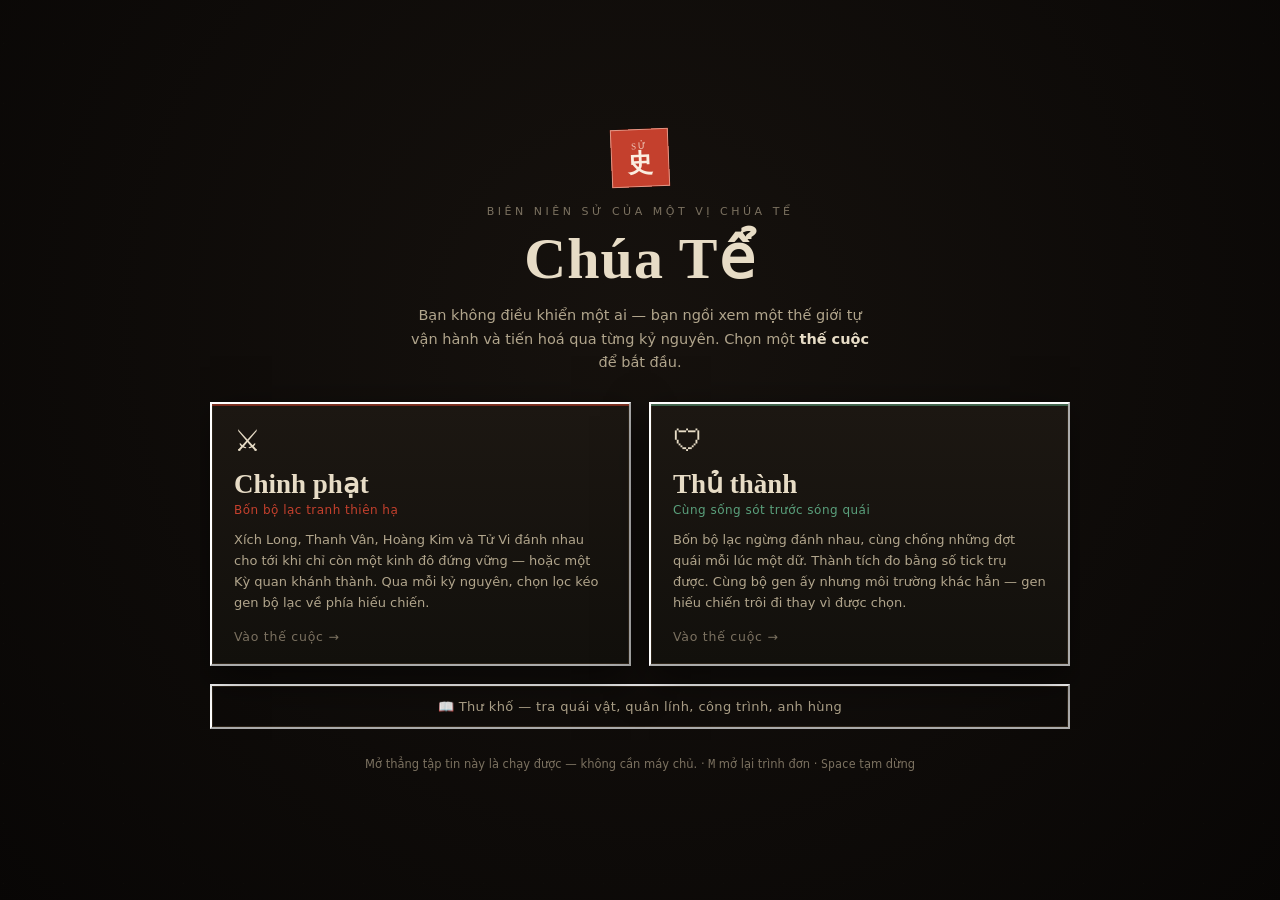
==== commit af11e0c7: "Phase 3.17 → 3.33 — quân lương, tường thành, Thiên Ma, đường cái, Thư khố Gộp toàn bộ các đợt kể từ " ====
--- a/civilization.html
+++ b/civilization.html
@@ -3,702 +3,7 @@
 <head>
 <meta charset="UTF-8">
 <title>Chúa Tể — Civilization Sim (máy tự chơi)</title>
-<style>
-  /* ============================================================
-     SƠN MÀI — bảng màu, kiểu chữ, và cái khung của cả trang.
-
-     Bản trước mặc nguyên bộ màu Material Design (đỏ 500, lam 400, hổ phách,
-     tím 400, v.v.). Chúng là màu của BẢNG ĐIỀU KHIỂN — đỏ = lỗi, vàng =
-     cảnh báo, xanh = thông báo — nên dù vẽ gì lên đó, mắt vẫn đọc ra "công cụ
-     lập trình" chứ không đọc ra "một thế giới".
-
-     Thay bằng khoáng chất. Và không phải khoáng chất tuỳ ý: chính TÊN bốn bộ
-     lạc đã gọi ra bốn thứ bột màu của tranh sơn mài —
-        Xích Long → chu sa (cinnabar)      Thanh Vân → thanh lục (azurite)
-        Hoàng Kim → thư hoàng (orpiment)   Tử Vi     → tử (imperial violet)
-     nên đổi màu ở đây không phải là "cho đẹp", nó là làm cho hình khớp với
-     chữ đã có sẵn trong luật chơi. Nền là sơn ta đen ẤM (ngả nâu), không phải
-     xám lạnh: đen ấm là thứ làm bột khoáng nổi lên: xám lạnh dìm nó xuống.
-     ============================================================ */
-  :root {
-    color-scheme: dark;
-    --lac-900:#0d0b09;  --lac-850:#12100c;  --lac-800:#191510;  --lac-700:#221b15;
-    --rule:#2d2419;     --rule-soft:#1f1a13;
-    --bone:#e7dcc6;     --bone-2:#b1a58c;   --bone-3:#7b7160;
-    --gold:#d8a544;     --gold-hi:#f0cf85;  --gold-dim:#8a6a2c;
-    --cinnabar:#c4402d; --cinnabar-hi:#e05b40;
-    --jade:#5aa07c;
-    /* Tử — bột màu thứ tư, đã nằm sẵn trong tên bộ lạc Tử Vi nhưng trước đây chỉ
-       được rắc lẻ bằng hằng số #b783cc ở 9 chỗ, không có tên trong bảng màu. Đặt
-       tên cho nó là làm cho quái vật (thứ mặc màu tử) khớp với hệ, không phải thêm màu. */
-    --tuvi:#b783cc; --tuvi-dim:#6f4f86;
-
-    /* Chữ hiển thị là một chữ SÁCH, không phải chữ tạp chí: Iowan Old Style —
-       old-style serif ấm, chân nét dày, đủ dấu tiếng Việt trên macOS. Đây là
-       giọng của một cuốn biên niên sử. Chữ giao diện thì trung tính và gọn.
-       Con số luôn đi bằng chữ đơn cách để cột số không nhảy khi giá trị đổi. */
-    --f-display:"Iowan Old Style","Superclarendon",Charter,Palatino,Georgia,serif;
-    --f-ui:"Avenir Next","Segoe UI",system-ui,-apple-system,sans-serif;
-    --f-data:"SF Mono",ui-monospace,Menlo,"Roboto Mono",monospace;
-
-    /* Hạt mực: nhiễu fractal đã bị ngưỡng hoá thành đốm rời (feFuncA discrete,
-       6 bậc 0 rồi 1 bậc 1 → chỉ ~1/7 diện tích là đốm). Dùng làm MẶT NẠ nên
-       nó không tô thêm màu nào, nó chỉ ăn bớt đi — đúng cách mực khô trên gỗ. */
-    --ink-grain: url("data:image/svg+xml;utf8,<svg xmlns='http://www.w3.org/2000/svg' width='60' height='60'><filter id='g'><feTurbulence type='fractalNoise' baseFrequency='0.85' numOctaves='3' seed='7'/><feComponentTransfer><feFuncA type='discrete' tableValues='0 0 0 0 0 0 1'/></feComponentTransfer></filter><rect width='60' height='60' filter='url(%23g)'/></svg>");
-  }
-  body {
-    margin: 0;
-    font-family: var(--f-ui);
-    background: var(--lac-900);
-    color: var(--bone);
-    display: flex;
-    height: 100vh;
-    overflow: hidden;
-  }
-  ::selection { background: rgba(216,165,68,.28); }
-  #world-pane { flex: 0 0 auto; display: flex; flex-direction: column; align-items: center; padding: 14px; gap: 10px; overflow: hidden; height: 100vh; box-sizing: border-box; }
-
-  /* Khung tranh: một nét sẫm sát mép, rồi một sợi vàng lá mảnh bên ngoài. Hai
-     nét thôi, nhưng nó là thứ nói rằng phần bên trong là BỨC TRANH còn phần
-     bên ngoài là cái khung — trước đây cả hai cùng một sắc xám nên khung nhìn
-     trôi vào nền trang. */
-  /* --hud-top: DẢI ĐẤT RIÊNG của thanh Kỳ quan trên mép khung hình.
-     Thanh đó vẽ trên canvas (y 0..26) còn minimap/nút/bảng phủ là HTML, hai hệ toạ
-     độ không biết gì về nhau — nên trước đây khi Kỳ quan hoàn thành, thanh đếm
-     ngược chạy NGẦM DƯỚI cả minimap lẫn hai nút, và dòng chữ căn giữa khung bị
-     minimap ăn mất 52px đuôi. Một biến CSS duy nhất, JS bơm 26px vào khi thanh
-     hiện và 0 khi tắt, để mọi lớp phủ tự dịch xuống. Chỗ nào cộng vào biến này
-     thì vĩnh viễn không bao giờ đè lên thanh nữa. */
-  #canvasWrap { position: relative; --hud-top: 0px; box-shadow: 0 0 0 1px var(--rule), 0 0 0 2px rgba(216,165,68,.16), 0 18px 44px rgba(0,0,0,.55); }
-  #simCanvas { background: var(--lac-900); cursor: grab; display: block; }
-  #simCanvas.god-armed { cursor: crosshair; }
-  #minimapCanvas {
-    position: absolute; right: 10px; top: calc(10px + var(--hud-top)); cursor: pointer; opacity: 0.94;
-    box-shadow: 0 0 0 1px rgba(216,165,68,.34), 0 4px 14px rgba(0,0,0,.6);
-  }
-  /* Giờ là một ô trong hàng #ovChips (xem chú thích ở phần HTML), nên bỏ hết
-     position/left/top — vị trí do flex row quyết định. */
-  #directorLabel {
-    background: rgba(13,11,9,0.78); box-shadow: inset 0 0 0 1px rgba(216,165,68,.28);
-    padding: 5px 11px; font-size: 12px; color: var(--gold-hi); letter-spacing: .06em;
-    font-family: var(--f-ui); white-space: nowrap;
-    pointer-events: none; display: none; backdrop-filter: blur(4px);
-  }
-
-  /* ===== Lớp phủ trên khung hình chính (bảng bộ lạc / nhật ký / đang chọn) =====
-     Cùng ngôn ngữ với #directorLabel: sơn ta đen mờ, một sợi vàng lá mảnh viền
-     trong, làm nhoè hậu cảnh. Nằm ở bốn góc để chừa giữa khung cho việc chọn quân. */
-  #ovChips { position: absolute; left: 11px; top: calc(11px + var(--hud-top)); display: flex; gap: 6px; align-items: center; z-index: 5; }
-  .ov-chip {
-    font: 600 11.5px var(--f-ui); letter-spacing: .03em; color: var(--bone-2); cursor: pointer;
-    background: rgba(13,11,9,0.8); box-shadow: inset 0 0 0 1px rgba(216,165,68,.24);
-    padding: 5px 10px; white-space: nowrap; backdrop-filter: blur(4px);
-  }
-  .ov-chip:hover { color: var(--gold-hi); box-shadow: inset 0 0 0 1px rgba(216,165,68,.5); }
-  .ov-chip.on { color: var(--lac-900); background: var(--gold); box-shadow: inset 0 0 0 1px var(--gold-hi); }
-
-  .ov-panel {
-    position: absolute; z-index: 5; color: var(--bone-2); font: 11px var(--f-ui);
-    background: rgba(11,9,7,0.88); box-shadow: inset 0 0 0 1px rgba(216,165,68,.24);
-    padding: 8px 10px; backdrop-filter: blur(5px);
-  }
-  #ovTribes { left: 11px; top: calc(50px + var(--hud-top)); max-height: 46%; overflow: auto; }
-  #ovLog { left: 11px; bottom: 30px; width: 300px; max-width: 54%; max-height: 40%; overflow: auto; }
-  /* THẺ "ĐANG CHỌN" ĐÃ RỜI KHỎI KHUNG HÌNH (Phase 3.17).
-     Nó từng là một tấm thẻ nổi đè lên góc dưới-phải bản đồ, và chỗ đó là chỗ tệ
-     nhất có thể: nó che đúng phần bản đồ mà người ta vừa bấm vào để xem, nên xem
-     chỉ số thì mất cảnh, xem cảnh thì phải tắt chỉ số. Giờ nó là một DẢI nằm dưới
-     bảng điều khiển — cùng một cột, không che gì cả, và vì nó nằm ngang nên đọc
-     hết một lượt bằng một đường mắt thay vì một khối phải quét dọc.
-     Xem #inspectBar bên dưới. */
-
-  #ovTribes table { border-collapse: collapse; width: 100%; }
-  #ovTribes th { color: var(--bone-3); font: 600 10px var(--f-ui); text-transform: uppercase; letter-spacing: .04em; text-align: left; padding: 1px 7px 5px; }
-  #ovTribes td { padding: 3px 7px; border-top: 1px solid var(--rule-soft); font-variant-numeric: tabular-nums; white-space: nowrap; }
-  #ovTribes tr[data-tribe] { cursor: pointer; }
-  #ovTribes tr[data-tribe]:hover td { background: rgba(216,165,68,.1); }
-  #ovTribes tr.dead td { opacity: .42; }
-  #ovTribes .sw { display: inline-block; width: 8px; height: 8px; border-radius: 2px; margin-right: 5px; vertical-align: middle; }
-  #ovTribes .tg { margin-left: 4px; font-size: 10px; }
-
-  #ovLog .row { padding: 1.5px 0; line-height: 1.35; }
-  #ovLog .t { color: var(--bone-3); font: 10px var(--f-data); margin-right: 6px; }
-
-  #eraCard { z-index: 20; }
-
-  /* ---- DẢI "ĐANG CHỌN", nằm ngay dưới bảng điều khiển ----
-     Cùng khung inset, cùng nền, cùng bề rộng với #controls, nên hai cái đọc ra
-     MỘT bàn điều khiển hai tầng chứ không phải hai hộp xếp chồng. Luôn chiếm chỗ
-     kể cả khi rỗng (min-height cố định): nếu để nó co lại lúc không chọn gì thì
-     mỗi lần bấm vào một quân, cả khung nhìn phía trên bị đẩy lên vài chục pixel —
-     và người ta vừa bấm vào một thứ đang chuyển động. */
-  #inspectBar {
-    max-width: 900px; width: 100%; box-sizing: border-box;
-    background: var(--lac-850); box-shadow: inset 0 0 0 1px var(--rule);
-    padding: 0 10px; min-height: 36px; display: flex; align-items: center;
-    border-top: 1px solid var(--lac-900);
-  }
-  #inspectEmpty { font-size: 11px; color: var(--bone-3); letter-spacing: .03em; }
-  #inspectEmpty b { color: var(--bone-2); font-weight: 600; }
-  #inspectBody { display: flex; align-items: center; gap: 13px; width: 100%; flex-wrap: wrap; padding: 5px 0; }
-  /* Lớp bọc TÀNG HÌNH: con của nó lên thẳng làm con flex của #inspectBody, nên
-     `gap`, `flex-wrap` và `margin-left:auto` của nút ✕ hoạt động y như khi chưa
-     có lớp bọc. Lý do phải bọc: tách nút ✕ ra khỏi phần dựng lại — xem setPanelHTML. */
-  #insContent { display: contents; }
-  .ins-name { display: flex; align-items: center; gap: 7px; font-weight: 600; font-size: 12.5px; }
-  .ins-name .sw { width: 9px; height: 9px; flex: 0 0 auto; }
-  .ins-hp { display: flex; align-items: center; gap: 6px; }
-  .ins-hp .bar { width: 88px; height: 6px; background: var(--lac-700); flex: 0 0 auto; }
-  .ins-hp .bar > i { display: block; height: 100%; }
-  .ins-hp .num { font: 10.5px var(--f-data); color: var(--bone-3); }
-  /* Mỗi cặp nhãn/giá trị là một khối KHÔNG xuống dòng: khi dải hẹp lại thì nó
-     ngắt giữa các cặp, không bao giờ ngắt giữa nhãn và số của chính nó. */
-  .ins-kv { display: flex; align-items: center; gap: 12px; flex-wrap: wrap; font-size: 11.5px; }
-  .ins-kv span { white-space: nowrap; }
-  .ins-kv b { color: var(--bone-3); font-weight: 400; margin-right: 5px; }
-  .ins-close {
-    margin-left: auto; cursor: pointer; color: var(--bone-3); font-size: 12px;
-    padding: 2px 5px; flex: 0 0 auto; box-shadow: inset 0 0 0 1px var(--rule);
-  }
-  .ins-close:hover { color: var(--cinnabar-hi); box-shadow: inset 0 0 0 1px var(--cinnabar-hi); }
-  /* Hòm đồ thu nhỏ cho dải ngang: 6 ngăn × 30px là 205px, chiếm gần một phần tư
-     bề ngang và đẩy mọi thứ khác xuống hàng hai. 21px thì cả hòm gọn trong 145px. */
-  .slots.mini { gap: 3px; }
-  .slots.mini .slot { width: 21px; height: 21px; font-size: 11px; }
-  .ins-chest { display: flex; align-items: center; gap: 7px; }
-  .ins-chest > .lb { font-size: 10px; letter-spacing: .08em; text-transform: uppercase; color: var(--gold-dim); }
-
-  /* Dấu son (triện). Thứ DUY NHẤT trong cả trang được phép ồn ào — nó là bàn
-     tay người chép sử hiện ra giữa một thế giới vốn chỉ có bột màu và ánh
-     sáng. Mặt nạ nhiễu phía trên đục thủng vài đốm để mực trông bị ăn mòn:
-     con dấu in ra từ gỗ thì không bao giờ đặc kín. */
-  .seal {
-    position: relative; flex: 0 0 auto;
-    width: 46px; height: 46px; background: var(--cinnabar);
-    display: flex; flex-direction: column; align-items: center; justify-content: center;
-    transform: rotate(-2.5deg); color: #fbeee0; font-family: var(--f-display);
-    box-shadow: inset 0 0 0 1px rgba(251,238,224,.5), inset 0 0 0 4px var(--cinnabar);
-  }
-  .seal::after {
-    content: ''; position: absolute; inset: 0; background: var(--lac-900); opacity: .5;
-    -webkit-mask-image: var(--ink-grain); mask-image: var(--ink-grain);
-    -webkit-mask-size: 60px; mask-size: 60px;
-  }
-  .seal .k { font-size: 8.5px; letter-spacing: .22em; opacity: .78; margin-bottom: -1px; }
-  .seal .n { font-size: 21px; line-height: 1; font-weight: 700; }
-
-  /* Thẻ tổng kết kỷ nguyên — khoảnh khắc "đọc kết quả" giữa hai kỷ nguyên.
-     Đây là TRANG SÁCH: một tấm sơn ta có sợi vàng viền quanh, con dấu son
-     đóng lệch ở góc trên trái đúng như người ta đóng dấu lên một tờ chiếu. */
-  #eraCard {
-    position: absolute; inset: 0; display: none;
-    align-items: center; justify-content: center;
-    background: radial-gradient(circle at 50% 45%, rgba(13,11,9,0.5), rgba(8,6,5,0.94));
-    pointer-events: none;
-    animation: eraBackdropIn .4s ease both;
-  }
-  #eraCard .card {
-    position: relative; width: 470px; max-width: 86%;
-    background: linear-gradient(180deg, #1c1712, #12100c);
-    box-shadow: 0 0 0 1px var(--rule), 0 0 0 2px rgba(216,165,68,.22), 0 26px 74px rgba(0,0,0,.75);
-    padding: 24px 26px 20px; text-align: center;
-    animation: eraCardIn .5s cubic-bezier(.2,.7,.2,1) both;
-  }
-  /* Con dấu đóng XUỐNG trang, chậm hơn thẻ một nhịp — bàn tay người chép sử hiện ra
-     cuối cùng. Đây là khoảnh khắc chữ ký của cả trò chơi, nên nó xứng đáng có một
-     cử động; mọi thứ khác trong trang vẫn đứng yên. */
-  #eraCard .card > .seal { position: absolute; left: -14px; top: -14px; animation: sealStamp .4s .16s cubic-bezier(.2,.85,.25,1) both; }
-  @keyframes eraBackdropIn { from { opacity: 0; } to { opacity: 1; } }
-  @keyframes eraCardIn { from { opacity: 0; transform: translateY(11px) scale(.985); } to { opacity: 1; transform: none; } }
-  @keyframes sealStamp { from { opacity: 0; transform: rotate(-2.5deg) scale(1.65); } to { opacity: 1; transform: rotate(-2.5deg) scale(1); } }
-  #eraCard .eyebrow { font-size: 10.5px; letter-spacing: .26em; text-transform: uppercase; color: var(--bone-3); }
-  #eraCard .champ { font-family: var(--f-display); font-size: 34px; font-weight: 700; letter-spacing: .01em; margin: 8px 0 3px; }
-  #eraCard .how { font-size: 13px; color: var(--bone-2); margin-bottom: 16px; }
-  #eraCard .facts { display: flex; justify-content: center; gap: 26px; margin-bottom: 16px; }
-  #eraCard .fact { text-align: center; }
-  #eraCard .fact b { display: block; font-family: var(--f-display); font-size: 22px; font-weight: 700; font-variant-numeric: tabular-nums; color: var(--bone); }
-  #eraCard .fact span { font-size: 10px; color: var(--bone-3); text-transform: uppercase; letter-spacing: .12em; }
-  #eraCard .dna { text-align: left; border-top: 1px solid var(--rule); padding-top: 13px; }
-  #eraCard .dna-title { font-size: 10.5px; color: var(--bone-3); text-transform: uppercase; letter-spacing: .14em; margin-bottom: 9px; }
-  #eraCard .gene { display: grid; grid-template-columns: 96px 1fr 56px; gap: 9px; align-items: center; font-size: 11.5px; margin-bottom: 6px; }
-  #eraCard .gene .n { color: var(--bone-2); }
-  #eraCard .gene .v { text-align: right; font-family: var(--f-data); font-size: 10.5px; color: var(--bone); }
-  #eraCard .gene .track { height: 5px; background: var(--lac-700); overflow: hidden; }
-  #eraCard .gene .track > i { display: block; height: 100%; background: linear-gradient(90deg, var(--gold-dim), var(--gold)); }
-  #eraCard .up { color: var(--jade); } #eraCard .down { color: var(--cinnabar-hi); }
-  #eraCard .next { font-size: 11.5px; color: var(--bone-3); margin-top: 15px; font-style: italic; }
-
-  /* ============================================================
-     TRÌNH ĐƠN — trang bìa của cuốn biên niên sử
-     ============================================================
-     Đây là màn hình ĐẦU TIÊN, hiện ra trước khi thế giới bắt đầu chạy. Nó không
-     phải một hộp thoại nổi lên trên game — nó LÀ trang bìa của cuốn sách: cùng
-     sơn ta đen ấm, cùng con dấu son, cùng chữ Iowan. Người chơi chọn một THẾ CUỘC
-     ở đây thay cho ô <select> luôn hiện trên thanh điều khiển — vì đổi thế cuộc là
-     bắt đầu lại từ số không, nó xứng đáng là một quyết định có nghi thức chứ không
-     phải một cú kéo dropdown vô tình. Phủ kín cả màn (fixed, inset:0) nên không có
-     nút nào phía sau bấm nhầm được khi chưa có ván nào chạy. */
-  #menuScreen {
-    position: fixed; inset: 0; z-index: 50;
-    display: flex; align-items: center; justify-content: center;
-    background:
-      radial-gradient(circle at 50% 36%, rgba(28,22,17,0.6), rgba(8,6,5,0.97)),
-      var(--lac-900);
-    animation: eraBackdropIn .45s ease both;
-  }
-  /* Hạt mực phủ nhẹ toàn màn — đúng mặt gỗ sơn, chỉ ăn bớt chứ không tô thêm màu. */
-  #menuScreen::before {
-    content: ''; position: absolute; inset: 0; pointer-events: none; opacity: .5;
-    background: var(--lac-850);
-    -webkit-mask-image: var(--ink-grain); mask-image: var(--ink-grain);
-    -webkit-mask-size: 60px; mask-size: 60px;
-  }
-  .menu-inner {
-    position: relative; width: 860px; max-width: 92vw; max-height: 92vh; overflow-y: auto;
-    text-align: center; padding: 10px 10px 6px;
-    animation: eraCardIn .55s cubic-bezier(.2,.7,.2,1) both;
-  }
-  .menu-resume {
-    display: none; margin: 0 auto 20px; padding: 8px 18px;
-    background: transparent; color: var(--bone-2); cursor: pointer;
-    font: inherit; font-size: 12.5px; letter-spacing: .04em;
-    box-shadow: inset 0 0 0 1px var(--rule);
-    transition: box-shadow .18s ease, color .18s ease;
-  }
-  .menu-resume:hover { color: var(--gold-hi); box-shadow: inset 0 0 0 1px var(--gold-dim); }
-  .menu-head { position: relative; margin-bottom: 28px; }
-  .menu-seal { width: 58px; height: 58px; margin: 0 auto 18px; }
-  .menu-seal .k { font-size: 9px; }
-  .menu-seal .n { font-size: 25px; }
-  .menu-eyebrow { font-size: 11px; letter-spacing: .32em; text-transform: uppercase; color: var(--bone-3); }
-  .menu-title { font-family: var(--f-display); font-size: 58px; font-weight: 700; letter-spacing: .02em; margin: 6px 0 12px; color: var(--bone); }
-  .menu-sub { font-size: 14.5px; color: var(--bone-2); max-width: 32em; margin: 0 auto; line-height: 1.6; }
-  .menu-sub b { color: var(--bone); font-weight: 600; }
-  .menu-modes { display: grid; grid-template-columns: 1fr 1fr; gap: 18px; text-align: left; }
-  /* Mỗi thẻ mang màu LÃNH VỰC của nó — chu sa cho chinh phạt (gây hại), thanh lục
-     cho thủ thành (chở che) — đúng bảng mã màu god-power, nên đây là thông tin
-     chứ không phải trang trí. */
-  .mode-card {
-    position: relative; display: flex; flex-direction: column;
-    background: linear-gradient(180deg, #1c1712, #12100c);
-    box-shadow: inset 0 0 0 1px var(--rule), 0 14px 40px rgba(0,0,0,.5);
-    padding: 22px 22px 20px; cursor: pointer; color: inherit; font: inherit;
-    text-align: left; overflow: hidden;
-    transition: box-shadow .18s ease, transform .18s ease, background .18s ease;
-  }
-  .mode-card::before {
-    content: ''; position: absolute; left: 0; right: 0; top: 0; height: 2px;
-    background: var(--accent); opacity: .55;
-  }
-  .mode-card[data-mode="conquest"] { --accent: var(--cinnabar); }
-  .mode-card[data-mode="defend"] { --accent: var(--jade); }
-  .mode-card:hover {
-    background: linear-gradient(180deg, #221b14, #16120d); transform: translateY(-3px);
-    box-shadow: inset 0 0 0 1px var(--gold-dim), 0 0 0 1px rgba(216,165,68,.26), 0 18px 46px rgba(0,0,0,.62);
-  }
-  .mode-card:hover::before { opacity: 1; }
-  .mode-card:focus-visible { outline: 2px solid var(--gold); outline-offset: 3px; }
-  .mc-icon { font-size: 30px; line-height: 1; margin-bottom: 12px; }
-  .mc-name { font-family: var(--f-display); font-size: 27px; font-weight: 700; color: var(--bone); }
-  .mc-tag { font-size: 12px; letter-spacing: .04em; color: var(--accent, var(--gold)); margin: 3px 0 12px; }
-  .mc-desc { font-size: 13px; color: var(--bone-2); line-height: 1.62; flex: 1 1 auto; }
-  .mc-go { font-size: 12.5px; letter-spacing: .06em; color: var(--bone-3); margin-top: 16px; transition: color .18s ease; }
-  .mode-card:hover .mc-go { color: var(--gold-hi); }
-  .menu-foot { font-size: 11.5px; color: var(--bone-3); margin-top: 26px; line-height: 1.7; }
-  @media (max-width: 720px) {
-    .menu-modes { grid-template-columns: 1fr; }
-    .menu-title { font-size: 42px; }
-  }
-
-  /* Chú giải là thứ DUY NHẤT được phép cuộn trong khung trái, và nó chiếm nốt
-     phần cao còn thừa. Cho cả #world-pane cuộn thì trên cửa sổ thấp, chính khung
-     nhìn — thứ không bao giờ được rời mắt — sẽ trôi lên mất. */
-  #legend { font-size: 11px; color: var(--bone-3); text-align: center; max-width: 900px; line-height: 1.62; flex: 1 1 auto; min-height: 0; overflow-y: auto; }
-  #legend strong { color: var(--bone-2); font-weight: 600; }
-  #legend kbd {
-    background: var(--lac-800); box-shadow: inset 0 0 0 1px var(--rule), 0 1px 0 var(--rule);
-    padding: 0 4px; font-family: var(--f-data); font-size: 10px; color: var(--bone-2);
-  }
-  /* max-width khớp với canvas (900px, xem CANVAS_PX_W). #world-pane là flex item
-     `0 0 auto` nên nó rộng bằng ĐỨA CON RỘNG NHẤT — thiếu cái chặn này, hàng nút
-     dài ra một chút là cả khung nhìn bị đẩy sang phải và bảng bên phải bị cắt cụt
-     ngoài mép cửa sổ (body có overflow:hidden nên không cuộn được mà cứ thế mất). */
-  /* ---- Bảng điều khiển: một CÁI HỘP, không phải một hàng nút rời. Khung inset
-     cùng ngôn ngữ với khung tranh phía trên, để nó đọc ra "bàn điều khiển đặt
-     dưới bức tranh" chứ không phải mấy nút mặc-định-trình-duyệt trôi trên nền. */
-  #controls {
-    display: flex; gap: 6px; align-items: stretch; flex-wrap: wrap; justify-content: center;
-    max-width: 900px; padding: 7px 9px; box-sizing: border-box;
-    background: var(--lac-850); box-shadow: inset 0 0 0 1px var(--rule);
-  }
-  .ctl-group { display: flex; gap: 5px; align-items: stretch; flex-wrap: wrap; }
-  .ctl-div { width: 1px; align-self: stretch; background: var(--rule); margin: 3px 2px; }
-  /* Nút chỉ có ký hiệu (⏭). Bỏ padding ngang rộng của nút có chữ và ép vuông:
-     một ký hiệu đơn nằm giữa một cái nút rộng 60px đọc ra là "nút bị lỗi mất chữ". */
-  .ctl.ctl-icon { padding: 0; width: 30px; justify-content: center; font-size: 13px; }
-
-  /* Ô chọn ở MỌI nơi — trong bảng điều khiển lẫn ô chọn tiêu chí anh hùng bên phải —
-     dùng chung một hình: bỏ mũi tên mặc định của HĐH (thứ hét lên "form trình duyệt")
-     và thay bằng một chevron vàng-trầm vẽ tay. Dùng `background-color` chứ KHÔNG `background`
-     shorthand vì shorthand sẽ xoá luôn cái chevron (background-image). */
-  select {
-    -webkit-appearance: none; appearance: none; box-sizing: border-box;
-    background-color: var(--lac-800); color: var(--bone); border: 0;
-    box-shadow: inset 0 0 0 1px var(--rule);
-    padding: 7px 28px 7px 11px; cursor: pointer; font-size: 12.5px; font-family: var(--f-ui); letter-spacing: .01em;
-    background-image: url("data:image/svg+xml;utf8,<svg xmlns='http://www.w3.org/2000/svg' width='11' height='7'><path d='M1 1l4.5 4.5L10 1' fill='none' stroke='%238a6a2c' stroke-width='1.4' stroke-linecap='round'/></svg>");
-    background-repeat: no-repeat; background-position: right 10px center;
-    transition: box-shadow .14s ease, background-color .14s ease;
-  }
-  select:hover {
-    background-color: var(--lac-700); box-shadow: inset 0 0 0 1px var(--gold-dim);
-    background-image: url("data:image/svg+xml;utf8,<svg xmlns='http://www.w3.org/2000/svg' width='11' height='7'><path d='M1 1l4.5 4.5L10 1' fill='none' stroke='%23d8a544' stroke-width='1.4' stroke-linecap='round'/></svg>");
-  }
-  select option { background: var(--lac-800); color: var(--bone); }
-
-  /* Nút và ô chọn TRONG bảng điều khiển chia chung một chiều cao, để cả hàng đọc ra một bộ. */
-  .ctl, #controls select {
-    height: 30px; box-sizing: border-box;
-    background-color: var(--lac-800); color: var(--bone); border: 0;
-    box-shadow: inset 0 0 0 1px var(--rule);
-    padding: 0 10px; cursor: pointer; font-size: 12px; font-family: var(--f-ui); letter-spacing: .01em;
-    transition: box-shadow .14s ease, background-color .14s ease, color .14s ease;
-  }
-  #controls select { padding: 0 23px 0 9px; }
-  .ctl { display: inline-flex; align-items: center; }
-  .ctl:hover, #controls select:hover { background-color: var(--lac-700); box-shadow: inset 0 0 0 1px var(--gold-dim); }
-  .ctl:active { background-color: var(--lac-900); }
-
-  /* Nút chính (Tạm dừng/Tiếp tục) là mỏ neo của cả hàng: đeo sẵn viền vàng-trầm và
-     một dấu play/pause nhỏ để đọc ra "nút phát" ngay từ liếc mắt đầu tiên. Khi đang
-     DỪNG, nó ngả vàng — một lời mời bấm tiếp. */
-  .ctl-primary { box-shadow: inset 0 0 0 1px var(--gold-dim); color: var(--gold-hi); font-weight: 600; }
-  .ctl-primary::before { content: '\2016'; font-size: 12px; letter-spacing: -1.5px; margin-right: 9px; color: var(--gold); }
-  .ctl-primary[data-running="false"] { background: rgba(216,165,68,.13); box-shadow: inset 0 0 0 1px var(--gold); }
-  .ctl-primary[data-running="false"]::before { content: '\25B6'; font-size: 10px; margin-right: 9px; }
-  .ctl-primary:hover { box-shadow: inset 0 0 0 1px var(--gold); background: rgba(216,165,68,.10); }
-
-  /* Công tắc: một viên nhỏ sáng lên khi bật (:has để cả viên đổi theo ô tích bên trong). */
-  .ctl-toggle {
-    display: inline-flex; align-items: center; gap: 6px; padding: 0 9px; height: 30px; box-sizing: border-box;
-    box-shadow: inset 0 0 0 1px var(--rule); background: var(--lac-800);
-    font-size: 11.5px; color: var(--bone-3); cursor: pointer; user-select: none;
-    transition: box-shadow .14s ease, color .14s ease;
-  }
-  .ctl-toggle:hover { box-shadow: inset 0 0 0 1px var(--gold-dim); }
-  .ctl-toggle:has(input:checked) { color: var(--bone); box-shadow: inset 0 0 0 1px var(--gold-dim); }
-  input[type=checkbox] { accent-color: var(--gold-dim); }
-  :focus-visible { outline: 2px solid var(--gold); outline-offset: 1px; }
-  #hotkeys {
-    font-size: 10.5px; color: var(--bone-3); letter-spacing: .02em; max-width: 900px; text-align: center; opacity: .82;
-  }
-  #hotkeys b { color: var(--bone-2); font-weight: 600; }
-  #hotkeys kbd {
-    background: var(--lac-800); box-shadow: inset 0 0 0 1px var(--rule), 0 1px 0 var(--rule);
-    padding: 0 4px; font-family: var(--f-data); font-size: 10.5px; color: var(--bone-2);
-  }
-
-  /* Bức tường hướng dẫn (#hotkeys + #legend) là "cuốn sách luật" chứ không phải
-     phần của màn chơi — mặc định GẬP lại sau một thanh mảnh, để màn chơi chỉ còn
-     {khung tranh + bảng điều khiển + cột dữ liệu}. Gập bằng một class trên
-     #world-pane thay vì bọc lại DOM: nhờ vậy khi MỞ, #legend lấy lại đúng hành vi
-     flex:1 cũ (chiếm nốt phần cao thừa và tự cuộn), không phải dựng lại layout. */
-  #world-pane.help-collapsed #hotkeys,
-  #world-pane.help-collapsed #legend { display: none; }
-  #helpBar { max-width: 900px; width: 100%; display: flex; justify-content: center; }
-  #helpToggle {
-    font: inherit; font-size: 11px; letter-spacing: .05em; color: var(--bone-3);
-    background: transparent; border: 0; box-shadow: inset 0 0 0 1px var(--rule);
-    padding: 5px 15px; cursor: pointer; display: inline-flex; align-items: center; gap: 9px;
-    transition: color .14s ease, box-shadow .14s ease;
-  }
-  #helpToggle:hover { color: var(--gold-hi); box-shadow: inset 0 0 0 1px var(--gold-dim); }
-  #helpToggle .ht-mark { color: var(--gold-dim); font-family: var(--f-data); }
-  #helpToggle .ht-chev { transition: transform .2s ease; font-size: 8px; opacity: .8; }
-  #world-pane:not(.help-collapsed) #helpToggle .ht-chev { transform: rotate(180deg); }
-
-  /* `scrollbar-gutter: stable` — luôn chừa 9px cho thanh cuộn, kể cả khi không cần.
-     Đo được: tờ nào vừa một màn hình thì cột rộng 421px, tờ nào tràn thì 412px, và
-     bề rộng đó là bề rộng của CẢ CỘT — nên mỗi lần đổi tờ thì hàng tờ, bảng bộ lạc
-     và các biểu đồ đều nhích 9px một lượt. Cái giật đó không đọc ra là "trang mới",
-     nó đọc ra là giao diện bị lỗi. Chừa sẵn chỗ thì bề rộng là một hằng số. */
-  #side-pane {
-    flex: 1 1 auto; padding: 0 18px 20px; overflow-y: auto; scrollbar-gutter: stable;
-    border-left: 1px solid var(--rule); min-width: 380px; background: var(--lac-850);
-  }
-
-  /* ĐẦU CỘT DÁN ĐỈNH = thanh biên niên + hàng tờ, một khối duy nhất.
-     Ba con số của thanh biên niên (đang ở kỷ nguyên nào, kỷ nguyên trôi tới đâu,
-     còn bao nhiêu Đức Tin) là ba con số duy nhất luôn có nghĩa ở MỌI thời điểm,
-     nên chúng phải nằm ngoài hệ thống tờ — đổi tờ không được làm chúng biến mất.
-     Hàng tờ dán cùng chúng vì cùng lý do: thứ dùng để ĐI LẠI trong cột thì không
-     bao giờ được cuộn ra khỏi tầm mắt.
-
-     Nền phải ĐẶC. Bản trước #chronicleRail tự sticky một mình với gradient nhoè ở
-     đáy để chữ trôi lấp ló dưới nó; giờ có hàng tờ nằm ngay dưới, gradient sẽ để
-     lộ nội dung chui qua khe giữa hai thanh. */
-  #paneHead {
-    position: sticky; top: 0; z-index: 6;
-    background: var(--lac-850);
-    box-shadow: 0 7px 13px -8px rgba(0,0,0,.75);
-  }
-  #chronicleRail {
-    display: flex; align-items: center; gap: 13px;
-    padding: 13px 0 11px;
-    border-bottom: 1px solid var(--rule);
-  }
-  #chronicleRail .rail-main { flex: 1 1 auto; min-width: 0; }
-  #chronicleRail .rail-top { display: flex; justify-content: space-between; align-items: baseline; gap: 8px; }
-  #chronicleRail .rail-name { font-family: var(--f-display); font-size: 16px; color: var(--bone); letter-spacing: .01em; }
-  #chronicleRail .rail-tick { font-family: var(--f-data); font-size: 10.5px; color: var(--bone-3); }
-  #chronicleRail .era-track { height: 3px; background: var(--lac-700); margin: 7px 0 8px; overflow: hidden; }
-  #chronicleRail .era-track > i { display: block; height: 100%; width: 0%; background: var(--bone-3); }
-  #chronicleRail .rail-bot { display: flex; align-items: center; gap: 8px; font-size: 10.5px; color: var(--bone-3); }
-  #chronicleRail .rail-bot .faith-track { flex: 1 1 auto; margin: 0; }
-  #chronicleRail #faithLabel { font-family: var(--f-data); color: var(--gold); }
-
-  /* ===== HÀNG TỜ =====
-     Không viền, không nền, không bo góc — cùng ngôn ngữ với cả trang. Tờ đang mở
-     nhận dạng bằng MỘT vạch vàng dưới chân, đúng cách một cuốn sổ cái đánh dấu
-     trang đang giở. Chữ nhỏ và giãn nhẹ để bốn nhãn tiếng Việt vừa bề ngang 407px.
-
-     `flex: 1 1 0` + `min-width: 0` cho bốn tờ chữ: chúng chia đều phần còn lại sau
-     khi tờ ⚙ lấy phần cố định của nó, nên hàng tờ không bao giờ TRÀN — chật thì
-     nhãn tự cắt bằng dấu lửng, không đẩy nút nào ra ngoài. Đo ở sàn bề rộng của
-     cột (#side-pane min-width 380px): mỗi nút được 87px, không nhãn nào bị cắt —
-     nên bốn cái tên tiếng Việt cộng biểu tượng vừa ở mọi cỡ cửa sổ chơi được. */
-  #paneTabs { display: flex; gap: 1px; border-bottom: 1px solid var(--rule); }
-  .pane-tab {
-    position: relative; flex: 1 1 0; min-width: 0;
-    display: flex; align-items: center; justify-content: center; gap: 5px;
-    padding: 9px 3px 8px; background: transparent; border: 0; cursor: pointer;
-    font-family: var(--f-ui); font-size: 11px; letter-spacing: .035em; color: var(--bone-3);
-    white-space: nowrap; transition: color .14s ease, background .14s ease;
-  }
-  .pane-tab .tb-ico { font-size: 10.5px; opacity: .75; }
-  .pane-tab .tb-name { overflow: hidden; text-overflow: ellipsis; }
-  .pane-tab:hover { color: var(--bone-2); background: rgba(216,165,68,.05); }
-  .pane-tab[aria-selected="true"] { color: var(--gold-hi); }
-  .pane-tab[aria-selected="true"] .tb-ico { opacity: 1; }
-  /* Vạch đè LÊN đường kẻ chân hàng tờ (bottom:-1px) chứ không nằm trên nó — hai
-     vạch chồng nhau đọc ra là một cái gạch dày, không phải một trang được giở. */
-  .pane-tab[aria-selected="true"]::after {
-    content: ''; position: absolute; left: 0; right: 0; bottom: -1px; height: 2px; background: var(--gold);
-  }
-  .pane-tab.tab-gear { flex: 0 0 auto; padding: 9px 11px 8px; }
-  /* Con dấu "có lời khẩn cầu đang chờ". Vuông, chu sa như con dấu trên bản đồ —
-     đây là thứ DUY NHẤT trong cột đòi hành động và có hạn giờ, nên nó được dùng
-     màu mà không thứ nào khác trong hàng tờ được dùng. Ẩn hẳn khi bằng 0: một
-     huy hiệu lúc nào cũng sáng thì không còn là tín hiệu. */
-  .tab-badge {
-    display: none; min-width: 13px; height: 13px; padding: 0 3px; box-sizing: border-box;
-    align-items: center; justify-content: center;
-    background: var(--cinnabar); color: #f4e6cc;
-    font: 700 9px var(--f-data); font-style: normal; letter-spacing: 0; line-height: 1;
-  }
-  .tab-badge.on { display: inline-flex; }
-
-  /* Tờ không mở thì KHÔNG vẽ — xem renderActiveTab(): vòng lặp hình cũng bỏ qua
-     luôn hàm dựng của nó, nên `display:none` ở đây và cái gate bên JS phải luôn
-     nói cùng một điều. Thay đổi danh sách tờ thì phải sửa cả hai chỗ. */
-  .tabpane { display: none; }
-  .tabpane.on { display: block; }
-  /* H2 đầu mỗi tờ không cần khoảng thở 22px như khi nó là một mục thứ n trong một
-     cuộn dài — ngay trên nó đã là đường kẻ chân hàng tờ. */
-  .tabpane > h2:first-child, #selectedDock > h2:first-child { margin-top: 13px; }
-
-  /* Nút gập trong thẻ "đang chọn". Trông như một dòng tiêu đề nhỏ chứ không như
-     một cái nút — nó không phải một hành động, nó là một nhan đề bấm được. */
-  .sel-fold {
-    display: flex; align-items: baseline; gap: 6px; width: 100%; margin-top: 10px;
-    background: transparent; border: 0; padding: 3px 0; cursor: pointer; text-align: left;
-    font-family: var(--f-ui); font-size: 11px; color: var(--bone-3); transition: color .14s ease;
-  }
-  .sel-fold:hover { color: var(--bone-2); }
-  .sel-fold .sf-chev { font-size: 8px; color: var(--gold-dim); transition: transform .18s ease; }
-  .sel-fold[aria-expanded="true"] .sf-chev { transform: rotate(180deg); }
-
-  h2 {
-    font-family: var(--f-display); font-size: 12px; font-weight: 600;
-    text-transform: uppercase; letter-spacing: .18em; color: var(--bone-3);
-    margin: 22px 0 9px; display: flex; align-items: center; gap: 10px;
-  }
-  h2::after { content: ''; flex: 1 1 auto; height: 1px; background: var(--rule); }
-
-  .panel { box-shadow: inset 0 0 0 1px var(--rule); background: var(--lac-800); padding: 11px 13px; font-size: 13px; }
-  .kv { display: grid; grid-template-columns: auto 1fr; gap: 4px 12px; font-size: 12px; }
-  .kv .label { color: var(--bone-3); }
-  .kv .value { text-align: right; font-family: var(--f-data); font-size: 11px; color: var(--bone); }
-
-  /* Quyền năng chúa tể */
-  .faith-track { height: 6px; background: var(--lac-700); box-shadow: inset 0 0 0 1px var(--rule-soft); overflow: hidden; margin: 6px 0 10px; }
-  .faith-fill { height: 100%; background: linear-gradient(90deg, var(--gold-dim), var(--gold-hi)); width: 0%; }
-  #godButtons { display: grid; grid-template-columns: 1fr 1fr; gap: 7px; }
-  /* Tên quyền năng đặt bằng chữ SÁCH (Iowan Old Style) — đọc ra như tên một phép
-     thuật được chép trong sử, không phải một nhãn nút. Vạch màu bên trái nói lãnh vực. */
-  .god-btn {
-    position: relative; display: flex; flex-direction: column; gap: 3px;
-    background: var(--lac-700); color: var(--bone); border: 0; box-shadow: inset 0 0 0 1px var(--rule);
-    padding: 8px 10px 8px 13px; cursor: pointer; text-align: left; font-family: var(--f-ui);
-    transition: box-shadow .14s ease, background .14s ease, color .14s ease;
-  }
-  .god-btn::before { content: ''; position: absolute; left: 0; top: 0; bottom: 0; width: 2px; background: var(--gold-dim); }
-  .god-btn[data-tone="harm"]::before { background: var(--cinnabar); }
-  .god-btn[data-tone="grow"]::before { background: var(--jade); }
-  .god-btn[data-tone="gift"]::before { background: var(--gold); }
-  .god-btn .gb-name { font-family: var(--f-display); font-size: 13.5px; letter-spacing: .01em; line-height: 1.1; }
-  .god-btn .gb-cost { font-family: var(--f-data); font-size: 11px; color: var(--gold); }
-  .god-btn .gb-cost i { font-style: normal; color: var(--bone-3); font-size: 9.5px; margin-left: 3px; letter-spacing: .04em; }
-  .god-btn:hover:not(:disabled) { background: #2b231b; box-shadow: inset 0 0 0 1px var(--gold-dim); }
-  .god-btn.armed { box-shadow: inset 0 0 0 1px var(--gold); background: rgba(216,165,68,.14); }
-  .god-btn.armed .gb-name { color: var(--gold-hi); }
-  .god-btn:disabled { opacity: 0.35; cursor: default; }
-  #godHint { font-size: 11px; color: var(--bone-3); margin-top: 10px; min-height: 15px; line-height: 1.5; }
-
-  /* Lời khẩn cầu: mỗi dòng là một câu hỏi thật gửi người xem; nút "Đáp lời" là một
-     hành động vàng, đủ khác với các nút xám để tay tự tìm tới nó khi có lời cầu. */
-  .pray-row { padding: 9px 0; border-bottom: 1px solid var(--rule-soft); font-size: 12px; }
-  .pray-row:last-child { border-bottom: 0; padding-bottom: 2px; }
-  .pray-row--active { font-size: 11.5px; color: var(--bone-2); }
-  .pray-btn {
-    width: 100%; margin-top: 7px; padding: 7px 11px; box-sizing: border-box;
-    display: flex; justify-content: space-between; align-items: center; gap: 8px;
-    background: rgba(216,165,68,.10); box-shadow: inset 0 0 0 1px var(--gold-dim);
-    color: var(--gold-hi); border: 0; cursor: pointer; font-family: var(--f-ui); font-size: 12px; text-align: left;
-    transition: box-shadow .14s ease, background .14s ease;
-  }
-  .pray-btn:hover:not(:disabled) { background: rgba(216,165,68,.17); box-shadow: inset 0 0 0 1px var(--gold); }
-  .pray-btn:disabled { opacity: .5; cursor: default; color: var(--bone-3); background: var(--lac-800); box-shadow: inset 0 0 0 1px var(--rule); }
-  .pray-btn .pb-cost { font-family: var(--f-data); font-size: 10.5px; color: var(--gold); }
-  .pray-btn:disabled .pb-cost { color: var(--bone-3); }
-
-  /* Bảng bộ lạc — một sổ cái chín cột. Ở đúng bề rộng thiết kế (~415px) nó chật, nên:
-     tên bộ lạc KHÔNG xuống dòng, đệm ô mảnh lại, và cả bảng nằm trong khung cuộn ngang
-     để dù một cái tên có kèm nhiều huy hiệu cũng không bao giờ làm vỡ bố cục các cột. */
-  .board-wrap { overflow-x: auto; overflow-y: hidden; }
-  table.board { width: 100%; min-width: 100%; border-collapse: collapse; font-size: 12px; }
-  table.board th { color: var(--bone-3); font-weight: 500; text-align: right; padding: 4px 3px; border-bottom: 1px solid var(--rule); font-size: 10px; letter-spacing: .05em; text-transform: uppercase; white-space: nowrap; }
-  table.board th:first-child, table.board td:first-child { text-align: left; }
-  table.board td { padding: 4px 3px; border-bottom: 1px solid var(--rule-soft); font-family: var(--f-data); font-size: 11px; white-space: nowrap; font-variant-numeric: tabular-nums; }
-  table.board td:first-child { font-family: var(--f-ui); font-size: 12px; }
-  table.board .tribe-name { color: var(--bone); }
-  table.board .tags { margin-left: 4px; white-space: nowrap; }
-  table.board .tag { font-size: 10px; margin-left: 2px; }
-  table.board tr[data-tribe] { cursor: pointer; }
-  table.board tr[data-tribe]:hover td { background: var(--lac-800); }
-  table.board tr.dead td { opacity: 0.3; text-decoration: line-through; }
-  .swatch { display: inline-block; width: 8px; height: 8px; margin-right: 6px; vertical-align: 0; }
-
-  #eventLog { font-size: 11.5px; line-height: 1.6; max-height: 150px; overflow-y: auto; }
-  #eventLog .t { color: var(--bone-3); font-family: var(--f-data); font-size: 10px; margin-right: 6px; }
-  /* Biên niên sử phải có TRẦN. Nó dài thêm ~45px mỗi kỷ nguyên khép lại và không
-     bao giờ ngắn đi, nên không chặn thì riêng nó đủ kéo tờ "Biên niên" vượt một
-     màn hình sau khoảng năm kỷ nguyên — tức là dựng lại đúng cái bệnh mà cả hàng
-     tờ này sinh ra để chữa. 170px = 3-4 mục gần nhất, phần còn lại cuộn trong khung. */
-  #eraHistory { font-size: 11.5px; line-height: 1.65; color: var(--bone-2); max-height: 170px; overflow-y: auto; }
-  #eraHistory .win { font-family: var(--f-display); font-weight: 700; font-size: 12.5px; }
-
-  canvas.chart { width: 100%; height: 70px; background: var(--lac-800); box-shadow: inset 0 0 0 1px var(--rule); display: block; }
-  .chart-title { font-size: 11px; color: var(--bone-3); display: flex; justify-content: space-between; margin-bottom: 5px; letter-spacing: .03em; }
-  .chart-title span:last-child { font-family: var(--f-data); color: var(--bone-2); }
-
-  #tuning label { display: flex; justify-content: space-between; gap: 8px; font-size: 12px; margin-bottom: 6px; align-items: center; color: var(--bone-2); }
-  #tuning input, input[type=number] {
-    width: 90px; background: var(--lac-900); color: var(--bone); border: 0;
-    box-shadow: inset 0 0 0 1px var(--rule); padding: 4px 7px; font-family: var(--f-data); font-size: 11px;
-  }
-  #tuning .hint { margin: -2px 0 9px; }
-  .hint { color: var(--bone-3); font-size: 11px; line-height: 1.6; }
-  .bar { height: 4px; background: var(--lac-700); overflow: hidden; }
-  .bar > div { height: 100%; }
-
-  /* ===== HÒM ĐỒ CỦA ANH HÙNG =====
-     Một hộp sơn mài chia ngăn, không phải một dòng chữ liệt kê. Lý do là cái TRẦN:
-     luật cho giữ tối đa ba món, và ba cái ngăn — kể cả ngăn rỗng — nói ra cái trần
-     đó ngay lập tức, trong khi một dòng "🗡 Đại đao · 👢 Giày gió" thì không nói gì
-     về việc còn thừa chỗ hay đã đầy. Ngăn rỗng vì thế phải VẼ RA, không được giấu.
-
-     Ô đồ là hình vuông, viền vàng lá mảnh, có một mảng màu riêng của món đồ hắt lên
-     từ đáy ngăn — đủ để bốn loại đồ phân biệt được bằng màu ngay cả khi biểu tượng
-     emoji hiển thị khác nhau giữa các máy. */
-  .chest { margin-top: 6px; }
-  .chest-hd {
-    display: flex; align-items: baseline; gap: 6px;
-    font-size: 10px; letter-spacing: .09em; text-transform: uppercase; color: var(--bone-3);
-    margin-bottom: 4px;
-  }
-  .chest-hd b { font-weight: 600; color: var(--gold-dim); letter-spacing: .09em; }
-  .chest-hd .cnt { margin-left: auto; font-family: var(--f-data); font-size: 10px; letter-spacing: 0; }
-  .slots { display: flex; gap: 5px; }
-  .slot {
-    position: relative; width: 30px; height: 30px; flex: 0 0 auto;
-    display: flex; align-items: center; justify-content: center;
-    font-size: 15px; line-height: 1; cursor: default;
-    background: var(--lac-900); box-shadow: inset 0 0 0 1px #372c1f;
-  }
-  /* Ngăn rỗng: một dấu gạch mờ giữa ô. Không để trống hẳn — ô trống trơn đọc ra
-     "chỗ này hỏng", còn một dấu gạch đọc ra "chỗ này còn để dành". Viền phải ĐẬM
-     HƠN var(--rule): trên nền panel --lac-800 thì --rule chỉ hơn nền đúng một nấc,
-     và ba cái ngăn rỗng biến mất hẳn — tức là mất luôn cái trần ba món mà chúng
-     sinh ra để nói. */
-  .slot.empty::after { content: '·'; color: #4a3f31; font-size: 17px; }
-  .slot.full { cursor: help; box-shadow: inset 0 0 0 1px var(--gold-dim); }
-  .slot.full:hover { box-shadow: inset 0 0 0 1px var(--gold-hi); }
-  .slot .glow { position: absolute; inset: 0; opacity: .2; pointer-events: none; }
-  .slot .ico { position: relative; }
-  /* CẤP MÓN ĐỒ (hợp nhất). Ba tín hiệu chồng lên nhau vì ô chỉ rộng 30px và ở bản
-     thu nhỏ chỉ còn 21px — một tín hiệu đơn lẻ ở cỡ đó thì hoặc không thấy, hoặc
-     che mất chính cái biểu tượng nó đang chú thích:
-       · chữ số La Mã ở góc dưới phải — thứ đọc được một mình, không cần so sánh
-       · viền vàng dày dần theo cấp — thấy được ở bản thu nhỏ khi chữ đã quá bé
-       · nền hơi sáng lên — để một ô cấp cao nổi lên khỏi hàng ngăn ngay từ đuôi mắt */
-  .slot.lv2 { box-shadow: inset 0 0 0 1px var(--gold); background: #241d14; }
-  .slot.lv3 { box-shadow: inset 0 0 0 2px var(--gold-hi); background: #2b2216; }
-  .slot .lvtag {
-    position: absolute; right: 1px; bottom: 0; z-index: 2;
-    font: 700 8px var(--f-data); letter-spacing: -.02em; line-height: 1;
-    color: var(--gold-hi); text-shadow: 0 0 2px #000, 0 0 2px #000;
-    pointer-events: none;
-  }
-  .slots.mini .slot .lvtag { font-size: 7px; }
-  /* Ngăn của đền: cùng ngôn ngữ nhưng nhỏ hơn và đóng dấu chu sa, để mắt đọc ra
-     ngay rằng đây là kho khác — thứ đời sau thừa kế, không phải thứ đang cầm. */
-  .slot.shrine-slot { width: 24px; height: 24px; font-size: 12px; box-shadow: inset 0 0 0 1px #5d2e26; }
-
-  #itemTip {
-    position: fixed; z-index: 90; max-width: 236px; pointer-events: none;
-    display: none; padding: 8px 10px 9px;
-    background: rgba(11,9,7,0.96); box-shadow: inset 0 0 0 1px rgba(216,165,68,.34), 0 8px 26px rgba(0,0,0,.6);
-    font: 11px var(--f-ui); color: var(--bone-2); backdrop-filter: blur(5px);
-  }
-  #itemTip .ti-hd { font-weight: 700; font-size: 12.5px; margin-bottom: 5px; display: flex; gap: 6px; align-items: center; }
-  #itemTip .ti-kv { display: grid; grid-template-columns: auto 1fr; gap: 2px 10px; }
-  #itemTip .ti-kv .l { color: var(--bone-3); }
-  #itemTip .ti-kv .v { text-align: right; font-family: var(--f-data); font-size: 10.5px; color: var(--jade); }
-  #itemTip .ti-note { margin-top: 6px; padding-top: 6px; border-top: 1px solid var(--rule); color: var(--bone-3); line-height: 1.5; }
-  #itemTip .ti-src { margin-top: 5px; color: var(--bone-3); font-size: 10px; letter-spacing: .02em; }
-
-  /* Thanh cuộn: mảnh và cùng tông, để nó không thành một vạch sáng cắt dọc
-     bên cạnh bức tranh. */
-  ::-webkit-scrollbar { width: 9px; height: 9px; }
-  ::-webkit-scrollbar-track { background: var(--lac-900); }
-  ::-webkit-scrollbar-thumb { background: var(--lac-700); }
-  ::-webkit-scrollbar-thumb:hover { background: #33291f; }
-
-  /* Trò chơi này thửa cho màn rộng, nhưng thu nhỏ cửa sổ thì cũng không được vỡ.
-     Canvas kẹp max-width để không bao giờ tràn ngang; dưới 880px thì xếp dọc và cho
-     cuộn thay vì cắt cụt cột phải ra ngoài mép. */
-  #canvasWrap, #simCanvas { max-width: 100%; height: auto; }
-  @media (max-width: 880px) {
-    body { flex-direction: column; height: auto; min-height: 100vh; overflow-y: auto; }
-    #world-pane { height: auto; width: 100%; box-sizing: border-box; }
-    #side-pane { width: 100%; min-width: 0; border-left: 0; border-top: 1px solid var(--rule); }
-    /* Cột xếp dọc dưới khung hình thì không còn khung nhìn riêng để dán vào —
-       đầu cột dán đỉnh sẽ trôi lơ lửng giữa trang. */
-    #paneHead { position: static; box-shadow: none; }
-  }
-
-  @media (prefers-reduced-motion: reduce) { * { animation-duration: .001ms !important; transition-duration: .001ms !important; } }
+<link rel="stylesheet" href="css/game.css">
 </style>
 </head>
 <body>
@@ -730,7 +35,29 @@
         <div class="mc-go">Vào thế cuộc →</div>
       </button>
     </div>
+    <!-- THƯ KHỐ đứng TÁCH khỏi hàng thẻ thế cuộc, không thành thẻ thứ ba.
+         Hai thẻ trên là một lựa chọn loại trừ nhau ("vào ván nào"); Thư khố không
+         loại trừ gì cả — nó là thứ đọc trước rồi vẫn quay lại chọn. Xếp chung một
+         hàng ba thì nó đọc ra là "chế độ chơi thứ ba", và người mở lần đầu sẽ
+         tưởng mình vừa bỏ lỡ một cách chơi. -->
+    <button id="menuCodex" class="menu-codex">📖 Thư khố — tra quái vật, quân lính, công trình, anh hùng</button>
     <div class="menu-foot">Mở thẳng tập tin này là chạy được — không cần máy chủ. · <kbd>M</kbd> mở lại trình đơn · <kbd>Space</kbd> tạm dừng</div>
+  </div>
+</div>
+
+<!-- ================= THƯ KHỐ ================= -->
+<div id="codexScreen">
+  <div class="codex-inner">
+    <div class="codex-head">
+      <div class="seal codex-seal"><span class="k">KHỐ</span><span class="n">庫</span></div>
+      <div class="codex-titles">
+        <div class="codex-eyebrow">Sách tra của người chép sử</div>
+        <h2 class="codex-title">Thư khố</h2>
+      </div>
+      <button id="codexClose" class="codex-close" title="Đóng (Esc)">✕</button>
+    </div>
+    <div class="codex-tabs" id="codexTabs" role="tablist"></div>
+    <div class="codex-body" id="codexBody"></div>
   </div>
 </div>
 
@@ -753,6 +80,14 @@
     <div id="ovChips">
       <button id="chipTribes" class="ov-chip" title="Hiện/ẩn bảng bộ lạc ngay trên khung hình">📋 Bộ lạc</button>
       <button id="chipLog" class="ov-chip" title="Hiện/ẩn nhật ký biến cố ngay trên khung hình">📜 Nhật ký</button>
+      <!-- Thư khố ở ĐÂY chứ không ở bảng điều khiển dưới, và không phải vì thẩm mỹ:
+           bảng dưới đã kín đúng 800/800px sau Phase 3.17, nên thêm một nút 30px là
+           nó tràn xuống hàng thứ hai — đo thật, 3 hàng, thừa 6px. Mà hàng thứ hai
+           chính là thứ Phase 3.17 sinh ra để dẹp ("mấy cái nút bị rơi").
+           Chỗ này lại đúng họ hàng hơn: hai nút bên cạnh cũng là "mở một bảng tra
+           cứu ra xem", chỉ khác là chúng tra thứ ĐANG diễn ra còn Thư khố tra thứ
+           luôn đúng. Không có class `on` vì nó không phải công tắc bật/tắt. -->
+      <button id="chipCodex" class="ov-chip" title="Thư khố — tra quái vật, quân lính, công trình, anh hùng. Phím B.">📖 Thư khố</button>
       <div id="directorLabel"></div>
     </div>
     <div id="ovTribes" class="ov-panel" style="display:none;"></div>
@@ -805,7 +140,17 @@
       <label class="ctl-toggle" title="Mỗi biến cố lớn (kinh đô thất thủ, Kỳ quan khánh thành, một bộ lạc diệt vong) hạ tốc độ xuống một nhịp trong hơn một giây."><input type="checkbox" id="chkSlowmo" checked> Quay chậm</label>
     </div>
   </div>
-  <!-- Dải "đang chọn": thay cho tấm thẻ nổi từng đè lên góc bản đồ. -->
+  <!-- Dải "đang chọn": thay cho tấm thẻ nổi từng đè lên góc bản đồ.
+
+       PHASE 3.30 — THẺ ĐẦY ĐỦ CŨNG VỀ ĐÂY. Trước bản này cùng một thứ được vẽ ở
+       HAI chỗ: dải rút gọn nằm đây, và thẻ chi tiết ghim trên đầu cột dữ liệu bên
+       phải. Hai chỗ nghĩa là mắt phải chọn nhìn đâu, mà chúng lại nói cùng một
+       chuyện — và cái ở cột phải còn đẩy năm tờ dữ liệu tụt xuống mỗi lần bấm vào
+       một con quân.
+       Giờ dải này là một dải hai tầng: HÀNG TÓM TẮT luôn nhìn thấy, và TẤM THẺ
+       ĐẦY ĐỦ buông xuống ngay dưới nó. Tấm thẻ đó `position:absolute` nên nó
+       KHÔNG đẩy khung nhìn: nó phủ lên vùng hướng dẫn — đúng thứ đáng bị che, vì
+       lúc vừa bấm vào một con quân thì không ai đang đọc luật chơi. -->
   <div id="inspectBar">
     <div id="inspectEmpty"><b>Click</b> một quân, công trình hay hang ổ trên bản đồ để xem chi tiết ở đây · <b>F</b> để camera bám theo</div>
     <!-- #insContent dùng `display: contents` nên các khối bên trong nó vẫn là con
@@ -813,6 +158,7 @@
          nào của bố cục. Cần lớp bọc này để nút ✕ đứng NGOÀI phần bị dựng lại 10
          lần mỗi giây; xem setPanelHTML để biết vì sao. -->
     <div id="inspectBody" style="display:none;"><span id="insContent"></span><span class="ins-close" title="Bỏ chọn">✕</span></div>
+    <div class="panel" id="selectedPanel" style="display:none;"><div id="selectedBody"></div></div>
   </div>
   <div id="helpBar">
     <button id="helpToggle" type="button" aria-expanded="false" aria-controls="hotkeys legend">
@@ -822,20 +168,41 @@
   <div id="hotkeys">
     <b>Phím tắt:</b> <kbd>Space</kbd> tạm dừng · <kbd>[</kbd> <kbd>]</kbd> chậm/nhanh · <kbd>F</kbd> bám quân đang chọn ·
     <kbd>C</kbd> đổi camera · <kbd>Z</kbd> <kbd>X</kbd> thu/phóng · <kbd>WASD</kbd> lia máy · <kbd>Esc</kbd> bỏ quyền năng ·
-    <kbd>1</kbd>…<kbd>5</kbd> đổi tờ ở cột phải
+    <kbd>1</kbd>…<kbd>5</kbd> đổi tờ ở cột phải · <kbd>B</kbd> mở Thư khố · <kbd>M</kbd> trình đơn
   </div>
   <div id="legend">
     <strong>Máy tự chơi hoàn toàn.</strong> 4 nền văn minh AI tự kiếm ăn, dựng nhà, lên thời đại và đánh nhau. Bạn là <strong style="color:var(--gold)">Chúa Tể</strong> — chỉ ngồi xem; muốn thì tiêu Đức Tin để can thiệp.
     <br>🌲 gỗ (chặn đường &amp; tầm nhìn, đốn hết thì mở ra lối đi) · 🫐 bụi quả · 🌾 ruộng · 🟡 vàng (không tái tạo — ngòi nổ chiến tranh) · 🪨 <strong>đá</strong> (ít cụm, cụm to — nhà nào không có mỏ đá gần thì cả kỷ nguyên không mở nổi hậu kỳ). Địa hình <strong>không chặn ai</strong>: vùng trũng tối là <em>đầm cạn</em>, đi qua được như mọi ô khác — vật cản duy nhất trên bản đồ là rừng.
-    <br><strong style="color:var(--gold)">Nhìn nhà là biết thời đại:</strong> mỗi bậc đổi hẳn <em>hình bóng</em> căn nhà, không chỉ đổi màu — <strong>Đồ Đá</strong> mái tranh dốc trơn · <strong>Đồ Đồng</strong> mái đồng <em>đua ra hai bên, hai đầu đao hếch lên</em> · <strong>Đồ Sắt</strong> mái đá phiến có <em>lan can răng cưa</em> và bệ đá bè chân · <strong style="color:var(--gold)">Hoàng Kim</strong> <em>mái chồng diêm</em> mạ vàng cắm chóp nhọn. Lúc bộ lạc lên đời, một <strong style="color:var(--gold)">dải sáng trùng tu</strong> chạy từ kinh đô lan ra quét qua từng mái nhà. Kinh đô còn cắm thêm con dấu chu sa <em>1–4 chấm vàng</em> = cấp thời đại.
-    <br><strong style="color:var(--gold)">Thời đại mở khoá, không tự cho</strong> (ngoại lệ duy nhất: <em>ngựa của Anh hùng</em>) — <strong>Đồ Đá</strong> chỉ có <strong>bộ binh</strong>: không cung, không kỵ binh, không máy móc · <strong>Đồ Đồng</strong> → được xây <strong>Xưởng thợ</strong> → mới có <strong>cung thủ</strong> (tam giác, bắn 6 ô) · <strong>Đồ Sắt</strong> → <strong>Đền thờ</strong>, <strong>máy bắn đá</strong> (ném vòng cung, sát thương lan, chuyên phá thành), <strong>Chuồng ngựa</strong> → <strong style="color:var(--gold)">kỵ sĩ</strong>, và <strong style="color:var(--gold)">Anh hùng lên ngựa</strong> · <strong>Hoàng Kim</strong> → <strong style="color:var(--gold)">kỵ xạ</strong> và <strong style="color:var(--gold)">KỲ QUAN</strong>. Xây xong Kỳ quan rồi giữ đủ <span id="legendWonderHold">2600</span> tick là thắng ngay — và khoảnh khắc nó khánh thành, cả ba bộ lạc còn lại bỏ hết mọi mâu thuẫn để lao vào phá.
+    <br><strong style="color:var(--gold)">MỘT NGƯỜI LÍNH = MỘT DÂN THƯỜNG.</strong> Không ai ra lò từ hư không: mỗi suất quân <em>nuốt một dân thường</em> đang đứng gần cái lò đó, và nếu bộ lạc không còn ai để bắt thì cái lò <strong>đứng chờ</strong> với thanh tiến độ đầy. Vì thế &ldquo;dân&rdquo; và &ldquo;quân&rdquo; không còn là hai cái vòi chảy vào cùng một cái trần — chúng là <em>cùng một cái ví</em>, và bảng bộ lạc gộp chúng vào một cột <strong>dân/quân/trần</strong>. Giá tài nguyên đổi theo: phần <em>lương thực</em> của một suất quân được hoàn 75% (bộ lạc đã nuôi con người đó rồi), còn <em>gỗ · vàng · đá</em> giữ nguyên — giá một người lính chuyển từ &ldquo;nuôi một miệng ăn&rdquo; sang &ldquo;sắm một bộ đồ nghề&rdquo;. Có hai cái sàn để cơ chế này không tự ăn thịt nền kinh tế: không bao giờ bắt lính khi bộ lạc còn <strong>dưới 12 dân</strong> (giữ nguyên vẹn giai đoạn mở màn), và không bao giờ để dân thường tụt dưới <strong>45%</strong> quân số. <strong>Trần dân số một bộ lạc: 300</strong>, tính cả dân lẫn quân lẫn suất đang trong lò.
+    <br><strong style="color:var(--gold)">Máy bắn đá và nỏ thần có kíp vận hành</strong> — hai người đứng hai đầu cỗ máy, người phía sau bị khung xe che một phần, và cả hai <em>cúi/ngửa theo nhịp nạp đạn</em>. Máy bắn đá cũng mạnh hẳn lên: tầm <strong>9 → 12</strong> ô (xa hơn tháp canh cấp 1, vốn bắn 10), đòn <strong>20 → 30</strong>, máu <strong>130 → 200</strong>.
+    <br><strong style="color:var(--gold)">Một ô — một người.</strong> Mỗi ô tài nguyên chỉ nuôi được <em>một</em> thợ tại một lúc; người tới sau phải đi tìm ô khác. Nghe nhỏ nhưng đây là luật quyết định cả bản đồ trông ra sao: không có nó thì cả chục người chụm vào đúng một bụi quả cạnh nhà và 2.500 ô còn lại không ai đụng tới. <strong>Ruộng</strong> vì thế cũng đổi vai — 9 ô × 0,085 = <strong>0,77 lương/tick</strong>, thấp hơn cả mức một người hái được: nó là cái <em>đệm</em> chống đói giữa hai chuyến đi xa, không phải cái vòi. Và ruộng khoá tới <strong>Đồ Đồng</strong>, nên trọn giai đoạn Đồ Đá chỉ có một nguồn ăn — bụi quả ngoài kia.
+    <br><strong style="color:var(--gold)">Đường cái:</strong> lát bằng <strong>đá</strong> từ <strong>Đồ Đồng</strong>, đứng trên đó thì đi <strong>nhanh gấp đôi</strong> — dân gánh hàng, lính hành quân, tướng rút lui, tất cả. <strong style="color:var(--gold)">Quái vật thì không</strong>, và đó là luật chứ không phải sót: một con đường mà quái cũng chạy nhanh gấp đôi trên đó là một đường ray chở quái tới tận cửa. Đường <em>không có máu, không bị nhắm bắn, không chặn đường ai</em> — nó chỉ là một tính chất của mặt đất. Mạng đường có hình <strong>ngôi sao</strong>: mọi tuyến đều nối kinh đô với một công trình khác, rộng đúng <em>một ô</em>, và có luật chống-phình cấm lát cạnh một tuyến sẵn có — nên nó không bao giờ lan thành sân lát đá. Nhìn mặt đường sẽ thấy <em>từng phiến đá rời</em>, không phải một dải liền.
+    <br><strong style="color:var(--gold)">Nhìn nhà là biết thời đại:</strong> mỗi bậc đổi hẳn <em>hình bóng</em> căn nhà, không chỉ đổi màu — <strong>Đồ Đá</strong> mái tranh dốc trơn · <strong>Đồ Đồng</strong> mái đồng <em>đua ra hai bên, hai đầu đao hếch lên</em> · <strong>Đồ Sắt</strong> mái đá phiến có <em>lan can răng cưa</em> và bệ đá bè chân · <strong style="color:var(--gold)">Hoàng Kim</strong> <em>mái chồng diêm</em> mạ vàng cắm chóp nhọn · <strong style="color:var(--gold)">Thiên Triều</strong> mái <em>men ngọc</em> xanh và một <em>hàng cột chống</em> quanh chân nhà — bậc duy nhất mà hình bóng có <em>lỗ nhìn xuyên qua được</em>. Lúc bộ lạc lên đời, một <strong style="color:var(--gold)">dải sáng trùng tu</strong> chạy từ kinh đô lan ra quét qua từng mái nhà. Kinh đô còn cắm thêm con dấu chu sa <em>1–5 chấm vàng</em> = cấp thời đại.
+    <br><strong style="color:var(--gold)">Thời đại mở khoá, không tự cho</strong> (ngoại lệ duy nhất: <em>ngựa của Anh hùng</em>) — <strong>Đồ Đá</strong> chỉ có <strong>bộ binh</strong>: không cung, không kỵ binh, không máy móc · <strong>Đồ Đồng</strong> → <strong>Ruộng</strong> và <strong>Xưởng thợ</strong> → mới có <strong>cung thủ</strong> (tam giác, bắn 6 ô) · <strong>Đồ Sắt</strong> → <strong>Đền thờ</strong>, <strong>máy bắn đá</strong> (ném vòng cung, sát thương lan, chuyên phá thành), <strong>Chuồng ngựa</strong> → <strong style="color:var(--gold)">kỵ sĩ</strong>, và <strong style="color:var(--gold)">Anh hùng lên ngựa</strong> · <strong>Hoàng Kim</strong> → <strong style="color:var(--gold)">kỵ xạ</strong> và <strong style="color:var(--gold)">KỲ QUAN</strong> · <strong style="color:var(--gold)">Thiên Triều</strong> → <strong style="color:var(--gold)">nỏ thần</strong>, <strong style="color:var(--gold)">voi chiến</strong>, <strong style="color:var(--gold)">quân kỳ</strong> và nhánh nghiên cứu <strong>🪨 Công thành</strong>. Xây xong Kỳ quan rồi giữ đủ <span id="legendWonderHold">2600</span> tick là thắng ngay — và khoảnh khắc nó khánh thành, cả ba bộ lạc còn lại bỏ hết mọi mâu thuẫn để lao vào phá.
+    <br><strong style="color:var(--gold)">Tháp canh giờ gác cửa thời đại.</strong> Muốn lên <strong>Đồ Sắt</strong> phải có sẵn <strong>2</strong> tháp đã xây xong, <strong>Hoàng Kim</strong> cần <strong>4</strong>, <strong>Thiên Triều</strong> cần <strong>7</strong> — đây là điều kiện lên đời đầu tiên <em>không phải tài nguyên</em>: nó là tài nguyên đã đông cứng thành một hình dạng trên bản đồ, không rút lại được. Tháp cũng mạnh hẳn lên (máu 640, đòn 16, tầm <strong>10</strong> ô — <em>xa hơn máy bắn đá</em>, nên hết bị phá miễn phí từ ngoài tầm với) và tốn <strong>30 đá</strong>. Bảng bộ lạc hiện ⛯ cho ai đang bị chặn cửa lên đời; rê chuột để đọc còn thiếu mấy cái.
+    <br><strong style="color:var(--gold)">Xây chồng tháp canh:</strong> đặt một cái tháp <em>lên chính cái tháp cũ</em>, tối đa <strong>3 tầng</strong>, mỗi tầng nhân <strong>1,5</strong> cả <em>máu · tầm bắn · sức đánh</em> — tầng 3 bắn xa <strong>22,5</strong> ô và <em>cao gấp đôi</em> trên bản đồ, đếm được bằng số <em>vành lan can</em> cắt ngang thân. Giá leo ×1,7 mỗi tầng nên xây chồng luôn <strong>lỗ</strong> nếu tính bằng sức mạnh trên mỗi đồng: cái nó mua là <em>sự tập trung</em> — ba cái tháp rời giữ được ba chỗ, một cái tháp ba tầng giữ chết một chỗ. Và suốt quãng lên tầng thì tháp <strong style="color:#d05a44">ngừng bắn</strong>, nên gia cố đúng lúc đang bị vây là tự bịt miệng súng của mình.
+    <br><strong style="color:var(--gold)">Ba binh chủng Thiên Triều — mỗi loại một động từ chưa ai có.</strong> <strong>Nỏ thần</strong> bắn một mũi lao <em>xuyên thẳng</em> 11 ô, trúng <em>mọi</em> kẻ địch trên đường đạn: máy bắn đá lan theo <em>hình tròn</em> nên né bằng cách đứng thưa, nỏ thần đi theo <em>đường thẳng</em> nên né bằng cách đứng lệch hàng — và một đạo quân không thể vừa thưa vừa lệch hàng. <strong>Voi chiến</strong> gây sát thương cho mọi kẻ địch nó <em>đi ngang qua</em>, không cần lệnh và không có hồi chiêu: đơn vị duy nhất gây sát thương bằng việc <em>di chuyển</em>, nên chặn đường nó bằng một khối quân đông thì chính sự đông đúc đó là thứ giết mình. <strong>Quân kỳ</strong> không đánh ai — quân nhà trong 7,5 ô đánh mạnh thêm <strong>28%</strong> và đi nhanh thêm <strong>20%</strong>; hào quang <em>không cộng dồn</em>, hai lá cờ cạnh nhau chỉ bằng một.
+    <br><strong style="color:var(--gold)">Nhưng đủ tài nguyên KHÔNG đủ để được xây Kỳ quan.</strong> Hai cửa nữa: <strong>Thiên mệnh</strong> — phải <em>san phẳng kinh đô của một bộ lạc khác</em> trước đã (bảng bộ lạc hiện 👑 cho ai đã đủ), và <strong>độc nhất</strong> — cả bản đồ chỉ được có <em>một</em> Kỳ quan, kể cả đang xây dở. Ai đặt móng trước thì ba bên còn lại muốn xây phải phá cái đó xuống. Nghĩa là con đường thắng bằng công trình <em>đi xuyên qua chiến tranh</em>, không vòng qua nó.
     <br><strong style="color:var(--gold)">Kỵ binh</strong> (thân ngựa <em>nằm ngang</em> — giữa một bản đồ toàn khối đứng, đó là thứ nhận ra được ở mọi mức zoom) đi <strong>1,7 ô/tick</strong>, nhanh hơn mọi thứ khác trên bản đồ: chúng là đơn vị đầu tiên đuổi kịp dân bỏ chạy và rút được khỏi trận thua. <strong>Kỵ sĩ</strong> giáp 4 — cung thủ bắn 6 vào nó chỉ còn 2, nên nó khắc chế quân tầm xa; <strong>kỵ xạ</strong> bắn 5 ô rồi tự lùi ra khỏi tầm với của bộ binh.
     <br><strong style="color:var(--gold)">Công và thủ:</strong> giờ mỗi đơn vị có <strong>giáp</strong> trừ thẳng vào từng đòn (sàn 25% đòn gốc — giáp không bao giờ vô hiệu hoá hẳn một loại quân). <strong>Click vào một quân hay tướng</strong> để đọc <strong>công/thủ</strong>, tầm bắn, nhịp đánh, tốc độ và phần do nâng cấp cộng vào.
-    <br><strong style="color:var(--gold)">Nâng cấp quân sự:</strong> năm nhánh nghiên cứu (⚔ Rèn binh khí · 🛡 Giáp trụ · 🏹 Cung nỏ · 🐎 Mã thuật · 📜 Binh thư cho riêng Anh hùng), mỗi nhánh 3 cấp, mỗi nhánh gắn với một công trình. Khác thời đại ở đúng một điểm và đó là điểm quan trọng nhất: nâng cấp <strong>áp dụng ngay cho cả đạo quân đang sống</strong>, kể cả người đang đứng giữa trận — một bộ lạc đang thua có thể lật thế cờ mà không tuyển thêm ai. Xem bảng <strong>Nâng cấp quân sự</strong> ở tờ <strong>⚔ Bộ lạc</strong> cột phải, hoặc click vào Trại lính / Xưởng thợ / Chuồng ngựa / Đền thờ để xem nhánh nào đang chạy ở đó.
+    <br><strong style="color:var(--gold)">Đập tường là một chỉ số RIÊNG.</strong> Bộ binh, cung thủ, kỵ binh và cả <strong>Anh hùng</strong> chỉ chạm được <strong>20%</strong> sức đánh của mình vào công trình — nắm đấm không phá được tường. <strong style="color:var(--gold)">Vũ khí công thành</strong> (máy bắn đá, và mọi loại chuyên phá thành về sau) thì ngược lại: <strong>×3</strong>. Một cỗ máy bắn đá đập tường bằng <strong>60</strong>, một kỵ sĩ bằng <strong>2,6</strong> — cách nhau <strong>23 lần</strong>, dù ô &ldquo;Công&rdquo; của chúng chỉ là 20 với 13. Hệ quả: muốn <strong>phá thành</strong> thì phải dựng <strong>Xưởng thợ</strong>; một đạo quân đông tới mấy mà không có máy cũng chỉ gặm được tường rất chậm. Dòng <em>Đập tường</em> trong thẻ của mỗi quân đã tính sẵn con số này.
+    <br><strong style="color:var(--gold)">TƯỜNG THÀNH — công trình đầu tiên KHÔNG ai xây.</strong> Ngay từ <strong>Đồ Đá</strong>, quanh mỗi kinh đô <em>tự mọc</em> một vành tường vuông, và nó <em>rộng ra mỗi đời</em> (bán kính <strong>18 → 22 → 28 → 34 → 40</strong> ô) bằng cách dựng lại cả vành ở bán kính mới — không đắp thêm lớp thứ hai, nếu không sau bốn đời nó thành một mê cung. Không ai trả tiền, không thợ nào tới xây. Đây là <em>vật cản có phe</em> đầu tiên của trò chơi: <strong style="color:var(--gold)">quân nhà đi xuyên qua</strong>, <strong style="color:#d05a44">quân địch và quái vật đứng lại</strong> — nhờ vậy nó tạo ra thứ mà một dải rừng không tạo nổi: một <em>bên trong</em> và một <em>bên ngoài</em>. Ở bán kính này nó còn tranh chấp cả <em>tài nguyên</em>: một mỏ nằm trong vành là mỏ mà thợ địch không tới được.
+    <br><strong style="color:var(--gold)">Năm bậc thành, một bậc mỗi đời</strong> — <em>rào gỗ</em> (cọc vót nhọn) → <em>tường đất</em> (dải màu bộ lạc chạy dọc đỉnh) → <em>tường đá</em> (răng cưa châu mai) → <em>thành gạch</em> (răng cưa + lỗ châu mai) → <strong style="color:var(--gold)">thành men ngọc</strong> (mái ngói úp + dải vàng lá). Đây là &ldquo;nâng cấp&rdquo; của tường thành và nó <strong>không đi qua bảng nghiên cứu</strong>: nhánh 🧱 Nề đá <em>không</em> chạm tới tường nữa — trộn hai đồng hồ vào một con số thì người xem nhìn tường dày lên mà không biết vì sao. Bốn <strong>góc</strong> là tháp vuông cao hơn thân.
+    <br><strong style="color:var(--gold)">CỔNG THÀNH — dựng lại thành một công trình.</strong> Bản trước cổng rộng <strong>3 ô</strong>: một ô cửa vòm kẹp giữa hai ô có vệt sáng. Ở mức thu phóng chơi thật (ô 7–11px) cái đó đọc ra là <em>&ldquo;một chỗ tường hơi khác màu&rdquo;</em> — mà cổng lại đúng là thứ cả người xem lẫn kẻ tấn công phải nhận ra <em>từ xa</em>. Nay nó rộng <strong>5 ô</strong>: <strong>ba ô cánh cửa</strong> ở giữa, kẹp giữa <strong>hai lầu cổng</strong> cao vượt lên. Bốn tầng thông tin, xếp theo thứ tự đọc được từ xa tới gần, nên mỗi mức thu phóng vẫn còn đúng lượng chi tiết nó chở nổi: <strong>(1) đường bao</strong> chạy <em>thấp·CAO·thấp·CAO·thấp</em> — nhịp này mắt đọc được ở mọi cỡ, và nó cũng là thứ phân biệt cổng với bốn góc thành; <strong>(2) lầu cổng</strong> có mái vát nghiêng vào phía cửa (tháp góc thì đội mũ vuông) và hai lỗ châu mai; <strong>(3) vòm cuốn liền ba ô</strong> — mỗi ô chỉ vẽ phần vòm của mình rồi ba mảnh khớp thành một đường cong duy nhất — với một <strong style="color:var(--gold)">đá khoá đỉnh</strong> hình nêm màu bộ lạc, chỗ duy nhất trên cả vành mang màu bộ lạc ở độ đậm đầy đủ; <strong>(4) hai cánh cửa gỗ</strong> đóng đinh tán trên hai đai sắt ngang, gặp nhau ở một <em>khe sáng</em> chạy đúng trục đối xứng — chính cái khe đó nói &ldquo;cửa này mở được&rdquo;, và đó là khác biệt duy nhất giữa một cái cổng và một mảng tường có hoa văn.
+    <br>Chỉ <strong style="color:#d05a44">ba ô cánh cửa</strong> là mỏng (<strong>55% máu</strong> tường thường); <strong>hai lầu cổng dày như tường thường</strong>. Nghĩa là cổng nới từ 3 lên 5 ô mà <em>điểm yếu vẫn rộng đúng 3 ô như cũ</em>: bản này không làm thành trì dễ vỡ hơn, nó chỉ làm chỗ vỡ <em>đọc được</em> hơn. Cho cả 5 ô cùng mỏng thì một thay đổi được yêu cầu vì lý do <em>thẩm mỹ</em> sẽ lặng lẽ nới điểm yếu của mọi thành trì trong game thêm hai phần ba — và &ldquo;một thay đổi hình ảnh hoá ra là một thay đổi luật chơi&rdquo; đã cắn ba lần ở Phase 3.8.
+    <br>Mỗi ô tường có máu riêng (<strong>300/520/840/1280/1800</strong> theo đời), nên &ldquo;phá thành&rdquo; không phải một trạng thái mà là một <strong>CHỖ</strong>: đạo quân dồn vào một ô, đục thủng nó, rồi cả dòng người tràn qua đúng cái lỗ đó — lỗ mở <strong>900</strong> tick rồi tự bịt lại ở 30% máu. Tường <strong>tự lành 0,1% máu mỗi tick</strong> sau 260 tick không bị đánh, nhưng từ bản này việc đó <strong style="color:var(--gold)">TỐN ĐÁ</strong>: mỗi ô đang vá rút 1 đá khỏi kho mỗi tick. Dưới <strong>120 đá</strong> thì nó vẫn vá — chỉ chậm còn <strong>25%</strong>, để bức tường không bao giờ ăn mất viên đá cuối cùng lẽ ra thành tháp canh hay Kỳ quan. Bộ binh đấm tường gần như vô hại (×0,2): phá thành là việc của <strong>máy bắn đá</strong> (×3), và đó là <em>lý do thứ hai</em> để tồn tại một Xưởng thợ, sau Kỳ quan. <strong>Loài bay</strong> thì đi trên đầu bức tường như không có gì ở đó. Bộ lạc gen <em>bành trướng</em> cao sẽ vĩnh viễn có nhà nằm <em>ngoài</em> tường — đó là cái giá của việc trải rộng, không phải một lỗi.
+    <br><strong style="color:var(--gold)">🐉 THIÊN MA — quyền năng thứ sáu của Chúa Tể.</strong> Năm quyền năng cũ đều là một phép cộng hoặc trừ vào bảng số của một bộ lạc; sau khi hiệu ứng trôi qua, bản đồ trở lại đúng câu chuyện cũ. Thiên Ma thì để lại một <em>VẬT THỂ</em>: 75 Đức Tin thả một con quái xuống <em>chính giữa bản đồ</em>, nó <strong>đập tường thành như một cỗ máy bắn đá</strong> (×3) và hành quân thẳng tới <strong>bộ lạc đang dẫn đầu</strong> — không phải bộ lạc gần nhất, không phải ngẫu nhiên, nên người xem biết trước nó sẽ đi đâu. Nó đi <strong>1,45 ô/tick</strong>: chậm hơn kỵ binh (1,7) nhưng nhanh hơn mọi thứ khác trên bản đồ, nên bên bị nhắm <em>không kịp gọi hết quân về</em> — thứ mà ở tốc độ cũ (0,9, chậm hơn cả một dân thường) họ luôn kịp. Bộ lạc nào <strong>ra đòn cuối</strong> nhận <em>ba</em> phần thưởng nằm trên ba trục khác nhau: kho báu <strong>1.500 lương · 1.100 gỗ · 900 đá · 650 vàng</strong>, một <strong style="color:var(--gold)">Thánh vật cấp III</strong> (món mạnh nhất game, đường bình thường phải nung từ bốn món cấp 1) rơi ngay tại chỗ cho anh hùng nhặt, và <strong style="color:var(--gold)">MỘT CẤP NGHIÊN CỨU miễn phí</strong> — nhánh đang làm dở xong ngay, hoặc cộng thẳng một cấp vào nhánh đang cao nhất, áp <em>tức thì cho cả đạo quân đang sống</em>. Chúa Tể được hoàn <strong>60</strong> Đức Tin, tức chỉ mất 15 ròng nếu thế giới hạ được nó. Nghĩa là nó là một canh bạc có hình dạng đọc được: chắc chắn làm kẻ dẫn đầu chảy máu, nhưng nếu chính hắn hạ được nó thì hắn bỏ xa hơn nữa. Chỉ <strong>một con</strong> trên bản đồ cùng lúc.
+    <br><strong style="color:var(--gold)">Và nó MẠNH DẦN THEO ĐỒNG HỒ KỶ NGUYÊN.</strong> Cho tới bản trước, con quái có đúng một bộ chỉ số dù thả ở tick 500 hay tick 25.000 — nghĩa là quyền năng đắt nhất chỉ có <em>một</em> thời điểm đúng để bấm, và thời điểm ấy là ngay khi đủ Đức Tin. 9.000 máu là tai hoạ ở Đồ Đá và là con thú cảnh ở Thiên Triều. Nay hệ số chạy <strong>tuyến tính</strong> theo tick, kẹp hai đầu: <strong>Sơ Giáng 5.580 máu</strong> ở tick 0, <strong>9.000</strong> quanh tick 8.400, tới <strong style="color:var(--gold)">Tận Thế 15.750 máu / đòn 227</strong> ở tick <strong>25.000</strong> và đứng yên từ đó. Tuyến tính chứ không phải một đường cong đẹp, vì người xem phải <em>nhẩm được</em> nó. <strong>Kho báu nhân theo cùng hệ số</strong> (tới 2.625 lương ở bậc đỉnh) — nếu phần thưởng đứng yên trong khi rủi ro leo dốc thì đường tối ưu lại quay về "thả sớm nhất có thể", tức cả cơ chế chỉ đổi con số mà không đổi quyết định. Đức Tin hoàn lại thì <em>không</em> nhân: đó là giá của người xem, không phải phần thưởng của bộ lạc. Hệ số <strong>đông cứng vào con quái lúc nó rơi xuống</strong>, không đọc lại đồng hồ — nếu không thì một trận vây 900 tick sẽ có con quái khoẻ dần lên giữa lúc đang bị đánh.
+    <br><strong style="color:var(--gold)">Nâng cấp quân sự:</strong> tám nhánh nghiên cứu (⚔ Rèn binh khí · 🛡 Giáp trụ · 🏹 Cung nỏ · 🐎 Mã thuật · 📜 Binh thư cho riêng Anh hùng · 🌿 Y thuật · 🧱 <strong style="color:var(--gold)">Nề đá</strong> — cộng <strong>18% máu mỗi cấp</strong> cho <em>mọi</em> công trình, kể cả tháp canh (<em>không</em> áp cho tường thành: tường lên bậc theo thời đại); nhánh duy nhất không chạm tới một người nào, và nhánh duy nhất có ích cho kẻ <em>đang thua</em> · 🪨 <strong style="color:var(--gold)">Công thành</strong> — mở ở Thiên Triều, làm máy bắn đá và nỏ thần <em>TO RA thật</em>, <strong>+14% kích thước mỗi cấp</strong> cùng với tầm và sát thương lan; cấp 3 thì cỗ máy rộng <strong>3,05 ô</strong>, vượt cả voi chiến để thành hình lớn nhất nhóm quân. Mỗi cấp đóng thêm một dấu vào hình bóng để đọc được cấp mà không cần vật đối chứng: <strong>I</strong> vành sắt + đai sắt bọc sàn xe · <strong>II</strong> mộc chắn che kíp vận hành · <strong>III</strong> cờ đuôi nheo ở đuôi xe), mỗi nhánh 3 cấp, mỗi nhánh gắn với một công trình. Khác thời đại ở đúng một điểm và đó là điểm quan trọng nhất: nâng cấp <strong>áp dụng ngay cho cả đạo quân đang sống</strong>, kể cả người đang đứng giữa trận — một bộ lạc đang thua có thể lật thế cờ mà không tuyển thêm ai. Xem bảng <strong>Nâng cấp quân sự</strong> ở tờ <strong>⚔ Bộ lạc</strong> cột phải, hoặc click vào Trại lính / Xưởng thợ / Chuồng ngựa / Đền thờ để xem nhánh nào đang chạy ở đó.
     <br><strong style="color:var(--gold)">Anh hùng cưỡi ngựa từ Đồ Sắt</strong> — mặc định, không phải nâng cấp, không đòi Chuồng ngựa: cứ lên thời đại 3 là tướng có ngựa (giáp ngựa màu bộ lạc, chỏm lông đỏ) và đi nhanh hơn <strong>+0,45 ô/tick</strong>. Nhìn thấy tướng trên lưng ngựa là biết bộ lạc đó đã qua nửa cây thời đại, không cần mở bảng nào.
     <br><strong style="color:var(--gold)">Nhà bị đánh thì quân bỏ trận về cứu.</strong> Mỗi cú đánh vào một công trình bật <strong>báo động</strong> cho cả bộ lạc. Nhà thường: bán kính triệu hồi <em>tỉ lệ với giá trị toà nhà</em> — ruộng chỉ kéo được người đứng cách ~10 ô, trại lính ~49 ô. <strong style="color:var(--gold)">Kỳ quan và Kinh đô</strong>: <em>cả</em> đạo quân quay về, ở đâu cũng về — và từ lúc Kỳ quan khánh thành, chủ của nó <strong>bỏ hết mọi cuộc chinh phạt</strong>, dời luôn cờ tập kết về chân Kỳ quan.
     <br><strong style="color:var(--gold)">Đội hình &amp; hai gen mới về TRẬT TỰ:</strong> quân không còn mạnh ai nấy đi. Gen <em>kỷ luật đội hình</em> quyết định một người lính chịu <strong>đợi đồng đội</strong> tới mức nào khi hành quân (đo bằng số bước còn lại tới đích, so với trung vị của cả đạo quân) và đứng vào hàng chặt tới đâu lúc nghỉ — bộ binh hàng đầu, cung thủ tuyến sau, máy bắn đá sau cùng. Anh hùng cũng phải giữ hàng, nới thêm theo gen <em>dũng cảm</em> của chính mình. Kỷ luật cao thì cả khối tới nơi cùng lúc nhưng chậm và dễ ăn trọn một quả đá; kỷ luật thấp thì tới rải rác nhưng không bao giờ mất cả đạo quân trong một cú. Gen <em>quy hoạch xây dựng</em> kéo chỗ đặt nhà về một <strong>lưới neo ở kinh đô</strong>: quy hoạch cao thì phố xá thẳng hàng ra lối, quy hoạch thấp thì nhà mọc như nấm — mà mọc như nấm lại nhét được nhà vào mọi kẽ hở giữa rừng và đá.
-    <br><strong style="color:var(--gold)">Nhà y tế</strong> (Đồ Đồng): lính tụt dưới <strong>45% máu</strong> tự bỏ trận lê về đây, hồi tới <strong>90%</strong> mới quay lại chiến trường — nên nhìn dòng thương binh chảy về hậu phương là đọc được trận đang diễn ra thế nào. Chỉ chữa khi quanh đó sạch địch, nếu không thì nó thành cỗ máy hồi máu giữa trận và bên nào có trạm xá là bên đó thắng mọi trận cầm cự.
+    <br><strong style="color:var(--gold)">Nhà y tế</strong> (Đồ Đồng) có <strong>hai nửa</strong>, và chúng khoá vào nhau. Nửa đứng yên: lính tụt dưới <strong>45% máu</strong> tự bỏ trận lê về đây, hồi tới <strong>90%</strong> mới quay lại — chỉ chữa khi quanh đó sạch địch, nếu không thì nó thành cỗ máy hồi máu giữa trận và bên nào có trạm xá là bên đó thắng mọi trận cầm cự. Nửa cơ động: trạm xá ra lò <strong style="color:#7ab27c">Thầy lang</strong> (áo vải mộc, <em>không có chân lộ ra</em> — áo choàng chạm đất, khác hẳn mọi người khác trên bản đồ), <strong>không có ô sát thương</strong>, tự đi tìm thương binh nặng nhất quanh mình và vá lại <strong>ngay giữa trận</strong> — sợi chỉ xanh nối thầy lang với người đang được chữa. Có thầy lang trong <strong>14 ô</strong> thì lính bị thương <em>không rút về hậu phương nữa</em>: đó là thứ bộ lạc mua được khi bỏ tiền dựng trạm xá, và cũng là lý do bên kia nên đi tìm giết thầy lang trước.
+    <br><strong style="color:var(--gold)">QUÂN LƯƠNG — cái giá của KHOẢNG CÁCH, lần đầu phải trả bằng máu.</strong> Cho tới bản này, một đạo quân đi mười ô và một đạo quân đi hai trăm ô là <em>hai đạo quân giống hệt nhau</em> lúc chạm trán, nên bản đồ 480×300 chỉ có đúng một tác dụng: làm mọi thứ chậm đều như nhau. Kinh đô ở góc xa nhất cũng an toàn ngang kinh đô sát biên giới. Luật mới có đúng một vế: <strong style="color:#7ab27c">đứng trên đất nhà thì no và hồi lại</strong> (0,9/tick), <strong style="color:#e0a33c">đứng ngoài thì hao</strong> (0,13/tick). Và &ldquo;đất nhà&rdquo; đọc thẳng từ <strong>LÃNH THỔ</strong> — mảng màu vốn thuần trang trí trên bản đồ <em>từ bản này là một luật chơi</em>. Người xem không phải học một con số nào; họ nhìn đạo quân bước qua đường biên và biết cái đồng hồ vừa bắt đầu chạy. Một bán kính vô hình quanh kinh đô thì đúng y hệt về số học và vô hình hoàn toàn về hình ảnh.
+    <br>Dưới <strong>45%</strong> quân lương thì <strong style="color:#d05a44">sức đánh tụt dần</strong>, cạn sạch thì còn <strong>50%</strong> — tụt <em>dần</em> chứ không phải một bậc thang, để người xem thấy đạo quân <em>yếu đi</em> và &ldquo;đi thêm hai trăm ô nữa&rdquo; là một quyết định cân nhắc được thay vì một cái bẫy sập. Cố ý <strong>không</strong> chạm vào máu (đã có nạn đói của bộ lạc) và <strong>không</strong> chạm vào tốc độ: một đạo quân đói mà đi chậm thì nó không bao giờ <em>về được</em> tới đất nhà, tức là cơ chế tự khoá mất lối thoát duy nhất của chính nó. Dân thường được <strong>miễn</strong> — họ gần như luôn đứng trên đất nhà, nên cho họ một cái đồng hồ nữa chỉ thêm chi phí mà không thêm quyết định.
+    <br><strong style="color:var(--gold)">🎒 ĐỘI HẬU CẦN + TRẠI TIẾP TẾ.</strong> Ra lò từ <strong>Nhà cầu nguyện</strong> (Đồ Đồng) — <em>không</em> phải Đền thờ, dù đền thờ hợp hơn về kể chuyện: đền thờ khoá ở Đồ Sắt sau gen <em>thành tâm</em>, mà quân lương thì chạy từ tick đầu tiên. Cách chữa một cơ chế không được phép nằm sau nửa cây công nghệ — đó là bẫy &ldquo;hai cái cổng thì xác suất NHÂN chứ không cộng&rdquo; đã phải trả giá năm lần ở đây. Đội hậu cần <strong>không có ô sát thương</strong>, kéo một chiếc xe hai bánh chất bao lương, đi theo đạo quân và <strong>cắm trại tiếp tế</strong> ở nơi có ít nhất <strong>3</strong> người đang đói, <em>bên ngoài lãnh thổ nhà</em> (trong lãnh thổ thì đất nhà đã tiếp tế miễn phí rồi). Cái trại <strong>không do dân xây</strong>, không móng, không thợ — cắm xuống trong <em>một tick</em>, nuôi <strong>5 suất</strong> quân lương một lúc trong bán kính <strong>8 ô</strong>, rồi <strong>tự nhổ sau 1.200 tick</strong>. Hạn dùng ấy là cả thiết kế: bỏ nó đi thì sau ba trận đánh cả bản đồ rải trại và cơ chế quân lương tắt ngóm. 130 máu, không giáp — mục tiêu mềm nhất bản đồ, và phá nó là cắt đường tiếp tế của cả một chiến dịch.
+    <br>Ba đơn vị hỗ trợ giờ nằm trên <strong>ba trục vuông góc</strong>, và đó là điều kiện để đơn vị thứ ba đáng tồn tại: thầy lang mua <strong>thời gian</strong>, quân kỳ mua <strong>cường độ</strong>, hậu cần mua <strong style="color:var(--gold)">khoảng cách</strong>. Hai nguồn tiến bộ tách hẳn nhau để đọc được cái nào vừa đổi: <strong>lên đời</strong> thì trại <em>đứng lâu hơn</em>; nhánh nghiên cứu <strong style="color:var(--gold)">🎒 Quân nhu</strong> (ở chính Nhà cầu nguyện) thì trại <em>nuôi nhiều người hơn</em> — hồi 0,8→1,7/tick, 5→11 suất, bán kính 8→15,5 ô.
+    <br><strong style="color:var(--gold)">Gen thứ 22: VIỄN CHINH.</strong> Nó không chia lại một quyết định đã có chủ — nó nhận một ngã ba <em>vừa mới tồn tại</em>. Ba biểu hiện, cả ba đi qua lương thực: trần quân lương mỗi người mang ra khỏi cổng (<strong>70–130</strong>), số đội hậu cần muốn nuôi (<strong>1–4</strong>), và <strong>mức lương dự trữ mà bộ lạc từ chối tiêu</strong>. Vế thứ ba mới là <em>cái giá</em>, và nó là vế dễ bỏ sót: hai vế đầu trông như toàn mặt lợi, mà một gen chỉ toàn mặt lợi sẽ bị đẩy lên trần trong hai kỷ nguyên rồi đứng im — đường trôi của nó trên biểu đồ chẳng nói lên điều gì. Lương giữ trong kho là lương <em>không thành lính</em>: ở đầu trên của dải gen, bộ lạc giữ thêm <strong>340 lương</strong> thường trực, gần bằng bảy suất lính đứng chờ mãi mãi. Viễn chinh cao đánh tới góc xa nhất bản đồ với một đạo quân <em>nhỏ hơn</em> và lên đời <em>chậm hơn</em>; viễn chinh thấp nuôi đạo quân to nhất bản đồ và mất một nửa sức đánh của nó ngay khi bước qua đường biên. Cái nào lời hơn <strong>không có trong code</strong>: nó phụ thuộc kinh đô địch nằm cách bao xa trên <em>bản đồ này</em>, và ba bộ lạc kia có định đến tận nhà mình hay không.
     <br><strong style="color:var(--gold)">Tín ngưỡng:</strong> bộ lạc xây <strong>Nhà cầu nguyện</strong> (có ngay từ Đồ Đá) và <strong>Đền thờ</strong> sẽ đều đặn <strong>dâng tế</strong> — mất lương và vàng, đổi lại sinh Đức Tin cho bạn và tích điểm <strong>thành tâm</strong>. Khi lâm nguy họ <strong>khẩn cầu</strong>, và lời cầu hiện ở tờ <strong>⚡ Chúa Tể</strong> cột phải — số lời đang chờ đóng thành <strong style="color:var(--cinnabar-hi)">con dấu đỏ</strong> ngay trên tên tờ, nên đang mở tờ nào cũng thấy. Bạn đáp lời thì hiệu lực <strong>nhân theo mức thành tâm của chính họ</strong>. Gen <em>thành tâm</em> vì thế là gen duy nhất mà lời/lỗ do <strong>bạn</strong> quyết định, không do con số nào trong code — xem đủ lâu và luôn đáp lời kẻ sùng đạo, các kỷ nguyên sau sẽ mộ đạo dần lên.
     <br><strong style="color:var(--tuvi)">Quái vật</strong> (mắt đỏ, không thuộc bộ lạc nào) bò ra từ <strong style="color:var(--tuvi)">hang ổ</strong> — quầng tím trên bản đồ là vùng chúng đi tuần. Càng về sau càng dữ: sói → gấu → quỷ đá. Phá hang thì rơi <strong style="color:var(--gold)">vật phẩm</strong>, mà chỉ <strong style="color:var(--gold)">anh hùng</strong> nhặt được (tối đa 6 món) — và đồ đạc <em>không</em> di truyền cho đời sau, khác hẳn gen. Xem <strong>hòm đồ</strong> sáu ngăn ở tờ <strong>⚑ Anh hùng</strong> cột phải (hoặc click thẳng vào anh hùng trên bản đồ); <strong>rê chuột lên từng món</strong> để đọc chỉ số thật, công dụng và loài quái nào làm rơi nó.
     <br>Vùng màu mờ = lãnh thổ. Khói bốc lên từ một toà nhà = nó đang bị đánh (khói mỏng từ nóc nhà ở thì chỉ là <em>bếp</em>). Khung giàn giáo + thanh cam = công trình <strong>đang xây</strong>. Quầng đỏ loang trên mặt đất = <strong>đang có đánh nhau ở đó</strong>.
@@ -908,11 +275,8 @@
     </nav>
   </div>
 
-  <!-- Ghim: hiện đúng lúc có thứ đang chọn, ở mọi tờ. -->
-  <div id="selectedDock" style="display:none;">
-    <h2>Đang chọn</h2>
-    <div class="panel" id="selectedPanel"><div id="selectedBody"></div></div>
-  </div>
+  <!-- #selectedDock ĐÃ RỜI KHỎI CỘT NÀY ở Phase 3.30 — nó xuống dải "Đang chọn"
+       dưới bảng điều khiển. Xem chú thích ở #inspectBar để biết lý do. -->
 
   <!-- ===================== TỜ 1 — CHÚA TỂ ===================== -->
   <section class="tabpane on" id="pane-god" data-tab="god" role="tabpanel">
@@ -974,6 +338,24 @@
     <h2>Bảng bộ lạc</h2>
     <div class="board-wrap"><table class="board" id="tribeBoard"></table></div>
 
+    <!-- BỘ GEN ĐANG SỐNG. Trước bản này gen chỉ hiện ở hai chỗ, và cả hai đều nói
+         về QUÁ KHỨ: thẻ tổng kết kỷ nguyên (6 gen của nhà vô địch, hiện đúng một
+         lần rồi tắt) và đồ thị ở tờ Biên niên (cũng 6 gen, cũng chỉ của nhà vô
+         địch, một điểm mỗi kỷ nguyên). Nghĩa là suốt cả kỷ nguyên đang chạy —
+         quãng thời gian người xem thật sự ngồi xem — không có cách nào biết bốn
+         bộ lạc trước mắt mình khác nhau ở chỗ nào. "Vì sao Xích Long cứ đánh mãi"
+         là câu hỏi mà bảng này trả lời bằng một con số, chứ không bằng phỏng đoán.
+         Hiện ĐỦ 20 gen chứ không 6: sáu gen kia được chọn để VẼ ĐƯỜNG qua nhiều
+         kỷ nguyên (đường nào có tín hiệu chọn lọc), còn ở đây câu hỏi khác hẳn —
+         "bốn nhà này là bốn ai" — và câu đó thì gen nào cũng có phần. -->
+    <h2>Bộ gen chiến lược</h2>
+    <div class="panel" id="genomePanel">
+      <div class="board-wrap"><table class="genome" id="genomeBody"></table></div>
+      <div class="hint" style="margin-top:7px;">
+        Gen chỉ đổi lúc <strong>giao kỷ</strong>. Vạch <span style="color:var(--gold)">▏</span> = <strong>nhà vô địch kỳ trước</strong>: cách nó bao xa là <em>bước đột biến</em>, bốn thanh lệch nhau bao nhiêu là <em>độ đa dạng</em> để chọn lọc.
+      </div>
+    </div>
+
     <h2>Nâng cấp quân sự</h2>
     <div class="panel" id="upgradePanel">
       <div id="upgradeBody"></div>
@@ -1051,11661 +433,31 @@
      một tooltip đặt bên trong sẽ bị chính cái hộp chứa nó cắt cụt. -->
 <div id="itemTip"></div>
 
-<script>
-'use strict';
-
-// ============================================================
-// CHÚA TỂ — CIVILIZATION SIM
-// ------------------------------------------------------------
-// Khác hẳn evolution sim ở index.html: đơn vị ở đây KHÔNG tiến hoá theo cá
-// thể. Cái tiến hoá là "gen chiến lược" (policy) của CẢ BỘ LẠC — bộ trọng số
-// quyết định bộ lạc dồn dân vào gỗ hay lương, nuôi bao nhiêu lính, hiếu chiến
-// tới đâu, có vội lên thời đại không. Cuối mỗi kỷ nguyên, policy của bộ lạc
-// THẮNG được nhân bản + đột biến thành 3 bộ lạc kỷ nguyên sau (+1 bộ lạc random
-// giữ đa dạng). Đây là genetic algorithm chạy ở tầng CHIẾN LƯỢC, không phải
-// tầng cá thể — nên xem lâu sẽ thấy "các nền văn minh học được cách chơi".
-//
-// Người chơi = Chúa Tể: KHÔNG điều khiển ai cả, chỉ xem. Có thể tiêu Đức Tin
-// (tự hồi) để giáng sét/ban mưa/gieo dịch — tuỳ thích, không bắt buộc.
-// ============================================================
-const CONFIG = {
-  // Bản đồ 340x220 = 74.800 ô, gấp đôi diện tích bản 240x160. Khung nhìn giữ
-  // nguyên 150x100, nên bây giờ mắt chỉ thấy được ~20% thế giới cùng lúc: bản đồ
-  // trở thành thứ phải KHÁM PHÁ chứ không còn liếc một cái là nắm hết. Đây là
-  // điều kiện cần để quái vật và hang ổ có nghĩa — hiểm hoạ chỉ đáng sợ khi nó
-  // nằm ở chỗ ta chưa nhìn tới.
-  GRID_WIDTH: 340,
-  GRID_HEIGHT: 220,
-  VIEWPORT_WIDTH: 150,
-  VIEWPORT_HEIGHT: 100,
-  CELL_SIZE: 6,
-  MINIMAP_SCALE: 0.55,   // hạ theo bản đồ để minimap không phình che mất khung hình
-  CAMERA_PAN_SPEED: 1.5,
-
-  // Lưới băm không gian cho tìm-gần-nhất. Nếu quét tuyến tính toàn bộ ~2500 ô
-  // tài nguyên cho mỗi lần dân thường cần mục tiêu mới thì ở 60x speed sẽ nghẽn.
-  BUCKET_SIZE: 12,
-
-  // Số cụm tài nguyên nhân theo diện tích (~x1.95), giữ nguyên MẬT ĐỘ. Không
-  // nhân lên thì bản đồ rộng gấp đôi hoá ra nghèo đi một nửa, và mọi cân bằng
-  // kinh tế đã tinh chỉnh ở các bản trước sụp hết.
-  MAP: {
-    FOREST_CLUSTERS: 50, FOREST_RADIUS: 11, TREE_SPACING: 2, TREE_DENSITY: 0.55, WOOD_PER_TREE: 110,
-    BERRY_CLUSTERS: 35, BERRY_RADIUS: 6, BERRY_DENSITY: 0.45, FOOD_PER_BERRY: 110,
-    BERRY_REGROW: 0.035,  // bụi quả mọc lại — nguồn thức ăn TÁI TẠO nhưng chậm
-    GOLD_CLUSTERS: 21, GOLD_RADIUS: 4, GOLD_DENSITY: 0.5, GOLD_PER_ORE: 90,
-    // Vàng KHÔNG tái tạo: đây là ngòi nổ chiến tranh giai đoạn sau — hết mỏ thì
-    // muốn có vàng (để lên thời đại + nuôi lính) chỉ còn cách cướp của bộ lạc khác.
-
-    // ĐÁ — tài nguyên thứ tư, và là tài nguyên đầu tiên trong game có PHÂN BỐ
-    // KHÔNG ĐỀU CÓ CHỦ Ý: ít cụm hơn vàng (14 so với 21) nhưng mỗi cụm to và dày
-    // hơn hẳn. Hệ quả là bản đồ có những vùng thật sự GIÀU ĐÁ và những vùng thật
-    // sự KHÔNG CÓ ĐÁ, thay vì rải đều một lớp mỏng khắp nơi.
-    //
-    // Đó chính là điểm của nó. Đá gác cửa mọi thứ thuộc về hậu kỳ (thời đại 3-4,
-    // xưởng thợ, đền thờ, Kỳ quan), nên "nhà anh có mỏ đá gần không" trở thành
-    // một sự thật ĐỊA LÝ quyết định số phận cả kỷ nguyên — đúng vai trò mà hồ
-    // nước từng giữ ở Phase 3.1. Từ bản bỏ nước, ĐÁ là nguồn bất công địa lý duy
-    // nhất còn lại, nên nó gánh một mình cái việc mà trước đây hai thứ cùng gánh.
-    // Rải đều thì đá chỉ là một cột số nữa trong bảng; rải cụm thì nó là lý do
-    // để đi chiếm đất.
-    STONE_CLUSTERS: 14, STONE_RADIUS: 5, STONE_DENSITY: 0.62, STONE_PER_ROCK: 130
-  },
-
-  // Địa hình sinh bằng value-noise nhiều tầng (fbm). TỪ BẢN NÀY KHÔNG CÒN NƯỚC:
-  // chỗ trũng nhất của bản đồ ra ĐẦM CẠN — vẫn tối, vẫn ẩm, vẫn có viền cát như
-  // bờ hồ cũ, nhưng ĐI QUA ĐƯỢC. Lý do bỏ nước không phải thẩm mỹ mà là rủi ro:
-  // nước là vùng chặn duy nhất đủ lớn để nhốt cả một bộ lạc hoặc ép một đoàn quân
-  // vào một cái vịnh lõm, và mọi thứ chống-kẹt (flow field, eo đất đắp tay, rút
-  // cạn nước quanh kinh đô, dạt đồ rơi vào bờ) đều sinh ra chỉ để vá cái đó.
-  // Bỏ ô chặn thì cả lớp vá ấy biến mất theo — xem generateTerrain.
-  TERRAIN: {
-    // Tỉ lệ diện tích là đầm cạn — áp bằng PHÂN VỊ, xem generateTerrain.
-    // Đặt 0 thì bản đồ thành một dải cỏ liền không có vùng trũng nào.
-    BASIN_FRACTION: 0.12,
-    // 10 px/ô thay vì 8. Ở zoom "rất gần" (14 px/ô) lớp nền cũ bị phóng 1,75 lần
-    // nên mặt đất nhoè thành một tấm thảm loang lổ; 10 px/ô hạ tỉ lệ phóng xuống
-    // 1,4 và đủ chỗ để nướng thêm hoa/sỏi vào nền. Giá: canvas 3400x2200 (~30MB)
-    // dựng lại một lần mỗi kỷ nguyên — vẫn là 1 lệnh drawImage mỗi frame.
-    LAYER_PX: 10,          // độ phân giải lớp nền vẽ sẵn (px/ô); phóng to hơn thì scale mềm, không vẽ lại
-    // Cường độ đổ bóng địa hình. Gradient độ cao qua 2 ô của fbm chỉ cỡ 0,02–0,06
-    // nên cần hệ số lớn mới thấy được. Đây là số chỉnh bằng mắt, không có công thức.
-    SHADE_STRENGTH: 14
-  },
-
-  // Lãnh thổ: mỗi ô thô (TERR_CELL x TERR_CELL ô thật) thuộc về bộ lạc có tổng
-  // "ảnh hưởng" từ các công trình lớn nhất. Không ảnh hưởng luật chơi — thuần
-  // hiển thị — nhưng là thứ khiến cả bàn cờ đọc được trong một cái liếc mắt.
-  TERRITORY: { CELL: 4, RECOMPUTE_INTERVAL: 90, MIN_INFLUENCE: 0.02 },
-
-  FX_MAX: 400,
-  RUIN_LIFETIME: 900,
-
-  TRIBE_COUNT: 4,
-  START: { food: 250, wood: 250, gold: 60, stone: 0, villagers: 5 },
-
-  ECON: {
-    GATHER_FOOD: 0.5, GATHER_WOOD: 0.45, GATHER_GOLD: 0.3, GATHER_STONE: 0.26, // đơn vị/tick khi đang đứng thu hoạch
-    CARRY_CAPACITY: 15,
-    DEPOSIT_RANGE: 2,      // đứng cách nhà <= ngần này ô là trả được hàng
-    // Chi phí nuôi quân/tick. Đây là thứ tạo SỨC CHỨA thật cho nền văn minh:
-    // không có nó thì dân số chỉ bị chặn bởi số nhà, và mọi bộ lạc đều phình vô
-    // hạn. Có nó thì bành trướng quá nhanh = chết đói (xem starvation ở tickTribeEconomy).
-    UPKEEP_VILLAGER: 0.015,
-    UPKEEP_SOLDIER: 0.06,
-    // Dự trữ tối thiểu phải giữ TRƯỚC KHI được phép tuyển thêm quân. Không có
-    // ngưỡng này, bộ não tuyển liên tục cho tới khi kho lương chạm đáy rồi đứng
-    // yên ở đó — nên chỉ cần một cú sốc nhỏ (dân bị giết, mỏ cạn) là cả bộ lạc
-    // rơi thẳng vào nạn đói dù bản đồ vẫn còn đầy bụi quả. Đây là lỗi cân bằng
-    // lớn nhất của bản đầu: 3/4 bộ lạc chết đói giữa một thế giới thừa lương thực.
-    FOOD_RESERVE: 260,
-    // Đói làm tụt máu, nhưng lính chịu ĐỦ còn dân thường chỉ chịu một nửa — dân
-    // thường là cỗ máy hồi phục, giết họ trước là khoá luôn đường thoát, biến mọi
-    // đợt đói thành xoáy tử vong một chiều thay vì một cú sốc có thể gượng dậy.
-    STARVE_DAMAGE: 0.25
-  },
-
-  // ------------------------------------------------------------------
-  // PHASE 3.16 — GIÁP (`defense`) và vì sao nó phải có mặt trước cả kỵ binh
-  //
-  // Cho tới bản này mỗi đơn vị chỉ có ĐÚNG MỘT con số nói về sức chiến đấu:
-  // `attack`. Máu thì có, nhưng máu là bể chứa chứ không phải khả năng — nó không
-  // trả lời được "một đòn ăn vào người này còn lại bao nhiêu". Hệ quả là mọi so
-  // sánh giữa hai loại quân đều quy về "ai đấm mạnh hơn / ai dày máu hơn", tức là
-  // MỘT trục. Trên một trục thì không có kéo-búa-bao, chỉ có thang bậc: loại quân
-  // mới bao giờ cũng hoặc thừa hoặc vô dụng.
-  //
-  // Giáp trừ THẲNG vào sát thương mỗi đòn (xem dealDamage), nên nó khuếch đại
-  // khác nhau tuỳ NHỊP ĐÁNH: kỵ binh chém 4 giáp gần như miễn nhiễm với cung thủ
-  // bắn 6 sát thương, nhưng máy bắn đá đánh 20 một phát thì trừ 4 chẳng đáng gì.
-  // Cùng một con số, hai kết cục ngược nhau — đó là trục thứ hai mà bảng chỉ số
-  // cũ không có, và cũng là lý do nâng cấp "giáp trụ" đáng tồn tại như một nhánh
-  // nghiên cứu riêng chứ không phải một cục +sát thương nữa.
-  //
-  // Sàn 25%: không bao giờ để giáp vô hiệu hoá HẲN một đòn. Nếu cho phép chạm 0,
-  // một đạo cung thủ đứng trước kỵ binh giáp dày sẽ bắn vĩnh viễn mà không hạ nổi
-  // một con — và trên màn hình đó không đọc ra là "khắc chế", nó đọc ra là "game
-  // treo". Công trình KHÔNG có giáp: chúng đã có hệ số BUILDING_DAMAGE_MULT riêng.
-  // ------------------------------------------------------------------
-  UNIT: {
-    VILLAGER: { hp: 30, attack: 2, defense: 0, speed: 1, cost: { food: 45 }, trainTicks: 35 },
-    SOLDIER:  { hp: 65, attack: 7, defense: 2, speed: 1, cost: { food: 55, gold: 20 }, trainTicks: 50 },
-    // CUNG THỦ — mở khoá ở Đồ Đồng, huấn luyện tại Xưởng thợ.
-    //
-    // Vì sao đáng thêm, ngoài chuyện "một loại quân nữa": trước bản này mọi trận
-    // đánh đều là hai đám chấm màu chạm nhau rồi trừ máu — không có ĐỘI HÌNH, vì
-    // không có lý do gì để một đơn vị muốn đứng ở chỗ khác với đơn vị bên cạnh.
-    // Tầm bắn tạo ra lý do đó: cung thủ giòn (42 máu, thua cả dân thường có giáp
-    // thời đại) nên phải nấp sau lính cận chiến, và người xem NHÌN THẤY được điều
-    // đó thành hình mà không cần ai giải thích.
-    ARCHER:   { hp: 42, attack: 6, defense: 0, speed: 1, cost: { food: 40, wood: 45 }, trainTicks: 55,
-                range: 6, cooldown: 15, minRange: 2 },
-    // ================================================================
-    // KỴ BINH — hai loại, Đồ Sắt và Hoàng Kim, đều ra lò từ CHUỒNG NGỰA
-    // ================================================================
-    // Động từ mới của cả hai: ĐI NHANH HƠN MỌI THỨ KHÁC TRÊN BẢN ĐỒ.
-    //
-    // Vì sao tốc độ mới là thứ đáng thêm, chứ không phải thêm máu/sát thương:
-    // trong bản 3.15 mọi đơn vị của mọi bộ lạc đều đi đúng 1 ô/tick, nên khoảng
-    // cách trên bản đồ 340x220 là một hằng số mà KHÔNG AI thay đổi được. Hệ quả
-    // là địa lý chỉ có một tác dụng duy nhất — làm mọi thứ chậm đều như nhau.
-    // Một đơn vị đi 1,7 ô/tick biến khoảng cách thành thứ có thể MUA: kỵ binh tới
-    // được chỗ đánh nhau khi nó còn đang diễn ra, đuổi kịp dân bỏ chạy (thứ chưa
-    // ai từng làm được), và rút khỏi trận thua trước khi bị vây. Cùng bảng chỉ số
-    // ấy mà để speedMult = 1 thì hai loại này chỉ là "lính đắt tiền".
-    //
-    // Cái giá phải trả nằm ở CHỖ KHÁC, không nằm trong bảng: chúng đòi một công
-    // trình thứ ba (Chuồng ngựa, 160 gỗ + 40 đá) mà bộ lạc phải xây SAU khi đã có
-    // trại lính và có thể cả xưởng thợ. Một bộ lạc lên tới Đồ Sắt vẫn hoàn toàn có
-    // thể chưa từng thấy con ngựa nào — đúng luật "thời đại mở khoá, không tự cho".
-
-    // KỴ SĨ (Đồ Sắt) — cận chiến, GIÁP DÀY NHẤT trong quân thường (4).
-    // Giáp 4 là chỗ nó khắc chế cung thủ: 6 sát thương trừ 4 còn 2, tức cung thủ
-    // cần gấp ba số phát để hạ nó so với hạ một người lính. Đây là mắt xích khép
-    // vòng kéo-búa-bao: bộ binh < cung thủ (bị bắn trước) < kỵ sĩ (giáp + tốc độ)
-    // < bộ binh đông (rẻ gấp đôi, cùng trại lính).
-    KNIGHT:   { hp: 120, attack: 13, defense: 4, speed: 1, speedMult: 1.7,
-                cost: { food: 80, gold: 50 }, trainTicks: 90 },
-
-    // KỴ XẠ (Hoàng Kim) — bắn 5 ô rồi bỏ chạy. Đơn vị mạnh nhất của cả cây quân
-    // sự và cố tình nằm ở bậc thời đại mà rất ít bộ lạc chạm tới: nó là PHẦN
-    // THƯỞNG cho một ván chơi đi trọn cây công nghệ, không phải một nấc thang
-    // bắt buộc. minRange 2 + tốc độ 1,65 nghĩa là nó tự lùi ra khỏi tầm với của
-    // bộ binh trong khi vẫn bắn — thứ duy nhất trên bản đồ làm được điều đó.
-    HORSEARCHER: { hp: 80, attack: 9, defense: 1, speed: 1, speedMult: 1.65,
-                   cost: { food: 70, wood: 50, gold: 55 }, trainTicks: 100,
-                   range: 5, cooldown: 18, minRange: 2 },
-    // MÁY BẮN ĐÁ — mở khoá ở Đồ Sắt, huấn luyện tại Xưởng thợ.
-    //
-    // Vũ khí CÔNG THÀNH: sát thương lên công trình đã nhân 3 như mọi đơn vị, cộng
-    // thêm sát thương lan quanh điểm rơi. Chậm, giòn khi bị áp sát, đắt — nên nó
-    // là khoản đầu tư chỉ đáng khi ĐANG ĐỊNH PHÁ THÀNH, đúng nghĩa một lựa chọn
-    // chiến lược chứ không phải "lính xịn hơn".
-    CATAPULT: { hp: 130, attack: 20, defense: 1, speed: 1, cost: { wood: 150, gold: 80, stone: 70 }, trainTicks: 150,
-                range: 9, cooldown: 46, minRange: 3, splash: 2.4 },
-    // Anh hùng: mỗi bộ lạc nhiều nhất MỘT người còn sống. Đắt, dai, và là đơn vị
-    // DUY NHẤT trong game có gen riêng của cá thể — xem HERO_GENE_SPEC.
-    HERO:     { hp: 240, attack: 15, defense: 3, speed: 1, cost: { food: 130, gold: 60 }, trainTicks: 110 },
-    ATTACK_COOLDOWN: 8,
-    BUILDING_DAMAGE_MULT: 3,  // lính đập nhà nhanh hơn đánh người — nếu không thì phá 1 toà nhà mất cả nghìn tick
-    // Sàn sát thương sau khi trừ giáp, tính theo % đòn gốc. Xem khối chú thích ở
-    // đầu CONFIG.UNIT: không có sàn này thì giáp đủ dày = bất tử trước một loại quân.
-    ARMOR_FLOOR: 0.25,
-    FLEE_RANGE: 7,            // dân thường thấy lính địch trong tầm này là bỏ chạy
-    FLEE_TICKS: 14,
-    SOLDIER_VISION: 12
-  },
-
-  // ============================================================
-  // NÂNG CẤP QUÂN SỰ — trục tiến bộ thứ ba, khác hẳn hai trục đã có
-  // ============================================================
-  // Trước bản này, một bộ lạc chỉ mạnh lên bằng hai cách và cả hai đều có nhược
-  // điểm giống nhau:
-  //   · LÊN THỜI ĐẠI — nhân chỉ số, nhưng CHỈ cho quân sinh ra sau đó. Đạo quân
-  //     đang đứng ngoài trận không được một điểm nào. Nên nó thưởng cho kẻ đang
-  //     xây dựng, và gần như vô nghĩa với kẻ đang đánh nhau.
-  //   · MỞ KHOÁ QUÂN MỚI — thay quân cũ bằng quân mới, tức là phải TUYỂN LẠI từ
-  //     đầu và trả lại toàn bộ chi phí.
-  // Cả hai đều là "vứt cái cũ đi, mua cái mới". Không có cách nào để một đạo quân
-  // đã có sẵn tự tốt lên.
-  //
-  // Nâng cấp là cách đó, và đây là điểm thiết kế quan trọng nhất của cả khối:
-  // NÓ ÁP DỤNG NGAY LẬP TỨC CHO CẢ QUÂN ĐANG SỐNG. Một bộ lạc đang thua trận có
-  // thể lật thế cờ mà không cần tuyển thêm một người nào — thứ chưa từng xảy ra
-  // được trong game này. Nó cũng tạo ra một quyết định mới, thật sự khó: 220
-  // lương + 130 vàng đổ vào "Rèn binh khí cấp 2" là 4 người lính KHÔNG được tuyển
-  // ngay lúc đang cần người. Sai thời điểm thì mất thành.
-  //
-  // Mỗi nhánh gắn với MỘT công trình đã có (trừ chuồng ngựa là mới): đó là cách
-  // cho những toà nhà cũ một công dụng thứ hai thay vì dựng thêm nhà mới cho mỗi
-  // cơ chế mới. Trại lính giờ vừa ra lính vừa rèn vũ khí; đền thờ vừa sinh Đức
-  // Tin vừa chép binh thư.
-  //
-  // Nghiên cứu MỘT nhánh MỘT LÚC, có thời gian chờ, và mất trắng nếu công trình
-  // bị san phẳng giữa chừng (cùng luật với hàng đợi tuyển quân — xem tribeBrain).
-  // Vì sao không cho nghiên cứu song song: nếu song song thì kẻ giàu mua sạch mọi
-  // nhánh và bảng nâng cấp trở thành một hàm của tài nguyên, không phải một lựa
-  // chọn. Một-lúc-một-nhánh biến nó thành câu hỏi "cái nào TRƯỚC".
-  UPGRADE: {
-    MAX_LEVEL: 3,
-    // Nhân với số cấp đã có: cấp 1 rẻ, cấp 3 đắt gấp gần ba. Không có leo giá thì
-    // cấp trần đến quá sớm và cả cơ chế hết chuyện để kể ở nửa sau kỷ nguyên.
-    COST_STEP: [1, 1.85, 3.1],
-    TICKS: [0, 330, 430, 540],   // thời gian nghiên cứu theo cấp SẮP đạt tới
-    LINES: {
-      // atk/def cộng THÊM mỗi cấp (cộng, không nhân — xem effAttack/effDefense).
-      // Cộng chứ không nhân là có chủ ý: nhân thì nâng cấp có lợi nhất cho đơn vị
-      // vốn đã mạnh nhất, tức là nó khuếch đại chênh lệch sẵn có. Cộng thì nó có
-      // lợi TƯƠNG ĐỐI nhiều nhất cho quân rẻ — +1,6 sát thương lên người lính 7
-      // đòn là +23%, lên máy bắn đá 20 đòn chỉ là +8%. Nhờ vậy "rèn binh khí" là
-      // một chiến lược đi kèm ĐẠO QUÂN ĐÔNG, không phải một khoản thuế phải trả.
-      melee:   { label: 'Rèn binh khí', short: 'Binh khí', icon: '⚔', build: 'barracks', age: 1,
-                 atk: 1.6, def: 0, applies: ['soldier', 'knight'], scope: 'Bộ binh · Kỵ sĩ',
-                 cost: { food: 130, gold: 70 } },
-      armor:   { label: 'Giáp trụ',     short: 'Giáp',     icon: '🛡', build: 'barracks', age: 2,
-                 atk: 0, def: 1.5, applies: ['soldier', 'archer', 'catapult', 'knight', 'horsearcher', 'hero'],
-                 scope: 'Toàn quân · kể cả Anh hùng',
-                 cost: { food: 150, gold: 60, stone: 55 } },
-      ranged:  { label: 'Cung nỏ',      short: 'Cung nỏ',  icon: '🏹', build: 'workshop', age: 2,
-                 atk: 1.4, def: 0, applies: ['archer', 'catapult', 'horsearcher'], scope: 'Cung thủ · Máy bắn đá · Kỵ xạ',
-                 cost: { food: 90, wood: 140, gold: 60 } },
-      cavalry: { label: 'Mã thuật',     short: 'Mã thuật', icon: '🐎', build: 'stable', age: 3,
-                 atk: 2, def: 0.8, applies: ['knight', 'horsearcher'], scope: 'Kỵ sĩ · Kỵ xạ',
-                 cost: { food: 170, gold: 110, wood: 70 } },
-      // BINH THƯ — nhánh duy nhất chạm tới anh hùng, và cũng là nhánh duy nhất
-      // cộng MÁU TỐI ĐA. Đặt ở đền thờ (Đồ Sắt) là có lý do: đền thờ vốn là công
-      // trình "không phục vụ chiến tranh lẫn kinh tế", nên gen `piety` cho tới nay
-      // chỉ trả về Đức Tin cho người xem. Giờ nó trả về một thứ nữa mà chính bộ
-      // lạc dùng được — tức là một gen vốn phụ thuộc hoàn toàn vào hành vi người
-      // xem nay có thêm một nửa giá trị TỰ THÂN.
-      hero:    { label: 'Binh thư',     short: 'Binh thư', icon: '📜', build: 'temple', age: 3,
-                 atk: 4, def: 1, hp: 55, applies: ['hero'], scope: 'Chỉ Anh hùng',
-                 cost: { food: 160, gold: 140, stone: 70 } }
-      // NGỰA CHIẾN đã bị XOÁ khỏi bảng nâng cấp — xem CONFIG.HERO.MOUNT_AGE.
-      // Nó từng là nhánh thứ sáu (Chuồng ngựa, Đồ Sắt, 3 cấp). Lý do bỏ: nó là
-      // nhánh DUY NHẤT mà phần thưởng chính là một hình ảnh, không phải một con
-      // số — mà một phần thưởng hình ảnh thì hoặc người xem thấy nó, hoặc cả
-      // nhánh không tồn tại. Thực tế nó phải qua ba cửa cùng lúc mới hiện ra
-      // (Đồ Sắt + có Chuồng ngựa + bộ não chọn đúng nó trước năm nhánh kia),
-      // nên phần lớn kỷ nguyên trôi qua mà không ai từng nhìn thấy con ngựa nào.
-      // Giờ nó là MỘC MỐC THỜI ĐẠI: tới Đồ Sắt thì anh hùng lên ngựa, hết.
-    }
-  },
-
-  // Anh hùng — TẦNG TIẾN HOÁ THỨ HAI.
-  //
-  // Policy bộ lạc chỉ được chọn lọc 1 lần mỗi kỷ nguyên (4.000-11.000 tick): rất
-  // chậm và rất nhiễu. Dòng dõi anh hùng thì chọn lọc mỗi lần một anh hùng CHẾT,
-  // nên trong đúng một kỷ nguyên đã chạy được cả chục đời. Hai vòng lồng nhau:
-  // vòng nhanh (cá thể) nằm trong vòng chậm (bộ lạc).
-  //
-  // Điểm đáng xem nhất KHÔNG phải là "anh hùng mạnh dần lên", mà là hai vòng này
-  // có thể ĐI NGƯỢC NHAU: cái tốt cho bản thân anh hùng (sống lâu) không nhất
-  // thiết tốt cho bộ lạc (cần người xông lên phá kinh đô). Đổi FITNESS_MODE để
-  // xem trực tiếp sự khác nhau đó — đây là multi-level selection, cùng bài toán
-  // với "tế bào ung thư tối ưu cho chính nó nhưng giết cơ thể".
-  HERO: {
-    ENABLED: true,
-    // 'personal' = chọn lọc CÁ THỂ: đời nào sống lâu nhất thì gen đó được nhân bản.
-    // 'tribe'    = chọn lọc VÌ BỘ LẠC: tính chiến công (giết địch, phá nhà).
-    FITNESS_MODE: 'personal',
-    MUTATION: 0.16,        // sigma đột biến gen anh hùng (theo % biên độ mỗi gen)
-    RESPAWN_DELAY: 260,    // sau khi anh hùng chết, bao lâu mới được chiêu mộ người kế nhiệm
-    // TUỔI THỌ TỐI ĐA — chi tiết quan trọng nhất của cả cơ chế, và nó được thêm
-    // vào SAU khi đo lần đầu: bản không có nó chạy hết một kỷ nguyên 5.434 tick
-    // mà chỉ sinh ra ĐÚNG MỘT đời anh hùng mỗi bộ lạc. Lý do rất đúng luật: chế
-    // độ chọn lọc 'personal' thưởng cho việc sống sót, một anh hùng nhát gan thì
-    // không bao giờ chết, mà không ai chết thì không có thế hệ nào khép lại —
-    // vòng tiến hoá tự bóp cổ chính nó. Cái chết vì tuổi già bảo đảm luôn có
-    // luân chuyển thế hệ, đồng thời KHÔNG xoá mất tín hiệu: kẻ liều chết ở tick
-    // 300, kẻ nhát sống trọn 1400, chênh lệch vẫn còn nguyên đó cho chọn lọc đọc.
-    MAX_AGE: 1800,
-    UPKEEP: 0.12,          // lương nuôi/tick — đắt gấp đôi một người lính
-    SENSE_R: 11,           // bán kính "đọc tình hình" để quyết đánh hay lui
-    // HỒI MÁU KHI VỀ TỚI SÂN NHÀ — chỗ này từng là nguyên nhân số một của "anh
-    // hùng rút lui mãi không quay lại", và nó là lỗi SỐ HỌC chứ không phải lỗi
-    // logic. 0,18 máu/tick trên một anh hùng 240 máu tối đa nghĩa là hồi từ 30%
-    // lên 90% mất ~800 tick — gần một nửa tuổi thọ (MAX_AGE 1800) đứng im giữa
-    // sân nhà. Nhìn ra màn hình thì đó chính xác là "bị kẹt", dù mã đang chạy
-    // đúng như viết. Tệ hơn: mọi anh hùng đều hồi cùng một tốc độ tuyệt đối, nên
-    // gen `vigor` cao (máu dày) bị PHẠT — càng khoẻ càng nằm viện lâu.
-    // HEAL_FRAC sửa cả hai: hồi theo % máu tối đa nên mọi đời anh hùng mất cùng
-    // một QUÃNG THỜI GIAN (~170 tick từ kiệt sức lên đầy), không cùng một lượng
-    // máu. HEAL_RATE giữ lại làm SÀN cho những đời máu mỏng.
-    HEAL_RATE: 0.18,       // sàn hồi máu/tick
-    HEAL_FRAC: 0.006,      // hồi máu/tick tính theo % máu tối đa (lấy cái lớn hơn)
-    HEAL_RANGE: 7,
-    // Bán kính "có địch thì không băng bó nổi". Trước là 9 viết cứng trong
-    // heroRetreat — rộng hơn cả tầm cảm nhận thực dụng, nên một con sói lảng vảng
-    // cách 8 ô (không hề tấn công ai) đủ để khoá vĩnh viễn đường hồi phục, mà
-    // nhánh rút lui thì `return` ngay nên anh hùng cũng không được phép đi giết
-    // nó. Đó là một khoá chết hoàn chỉnh: không hồi được, không thoát được trạng
-    // thái rút lui, không đánh. Hạ xuống 5 + cho phép đánh trả (xem heroRetreat).
-    HEAL_BLOCK_R: 5,
-    // ĐƯỜNG BỎ CUỘC cho chính trạng thái rút lui. Cùng một luật đã phải thêm cho
-    // dân đi hái, cho lính truy đuổi và cho anh hùng đi nhặt đồ: mọi trạng thái
-    // "đang trên đường làm gì đó" đều phải có hạn, vì điều kiện thoát của nó luôn
-    // có thể bị chính môi trường làm cho vĩnh viễn sai. Hết hạn thì ép ra trận
-    // lại, kèm một quãng KHÔNG ĐƯỢC lui tiếp để không rơi lại vào đúng vòng cũ.
-    MAX_RETREAT: 800,
-    RETREAT_COOLDOWN: 260,
-    // NGỰA CHIẾN — giờ là mốc THỜI ĐẠI, không còn là nhánh nghiên cứu.
-    // Tới Đồ Sắt là anh hùng lên ngựa: nhanh hơn, và nhìn ra màn hình là biết
-    // ngay bộ lạc đó đã qua nửa cây thời đại. Cộng thẳng vào speedMult chứ không
-    // nhân — nhân thì con ngựa có lợi nhất cho anh hùng vốn đã nhanh sẵn, tức là
-    // nó khuếch đại gen `vigor` thấp, trong khi cả lý do con ngựa tồn tại là để
-    // MỞ ĐƯỜNG THOÁT cho anh hùng lực lưỡng bị gen khoá cứng ở mức chậm chạp.
-    MOUNT_AGE: 3,
-    MOUNT_SPEED: 0.45,
-    MAX_AURA_R: 10         // bán kính hào quang chỉ huy khi gen `command` = 1
-  },
-
-  // ============================================================
-  // BÁO ĐỘNG PHÒNG THỦ — "nhà tôi đang bị đánh"
-  // ============================================================
-  // Trước bản này, toàn bộ khả năng phòng thủ của một bộ lạc nằm trong đúng một
-  // hàm: homeIntruder() — "có quân địch nào trong bán kính 26 quanh KINH ĐÔ
-  // không". Ba lỗ hổng, và cả ba đều lộ ra ở đúng cùng một cảnh:
-  //
-  //   1. Chỉ quanh KINH ĐÔ. Kỳ quan (size 5, thường đặt ở rìa lãnh thổ vì cần
-  //      chỗ trống), chuồng ngựa, xưởng thợ, ruộng xa — mọi thứ ngoài vòng 26
-  //      đều có thể bị gặm tới sập mà không một người lính nào nhận được tin.
-  //   2. Hỏi "có địch gần nhà không", không hỏi "nhà có đang bị đánh không".
-  //      Một cỗ máy bắn đá tầm 9 đứng ngoài vòng 26 nã vào Kỳ quan là vô hình.
-  //   3. Không có thứ tự ưu tiên. Kỳ quan — thứ quyết định thắng thua của cả kỷ
-  //      nguyên — được coi ngang một cái ruộng.
-  //
-  // Cộng thêm một lỗi thứ tư nằm ở chỗ khác hẳn (tribeBrain): chủ Kỳ quan KHÔNG
-  // hề bỏ cuộc chinh phạt của mình khi Kỳ quan khánh thành. Ba bộ lạc kia lập
-  // tức quay sang nó, còn nó thì vẫn đang hành quân đi đánh nơi khác — nên cảnh
-  // người xem thấy là "quân đứng im nhìn Kỳ quan sập" trong khi thật ra chúng
-  // đang bận đi đánh đúng theo lệnh.
-  //
-  // Cơ chế mới: mỗi cú đánh vào một công trình đóng dấu thời gian lên chính toà
-  // nhà đó (dealDamage — cửa duy nhất mọi sát thương đi qua). Mỗi tick, mỗi bộ
-  // lạc gom danh sách "nhà đang bị đánh" một lần rồi dùng chung cho cả đạo quân.
-  DEFENSE: {
-    MEMORY: 150,      // sau cú đánh cuối bao lâu thì hết coi là "đang bị đánh"
-    ENGAGE_R: 20,     // tới trong tầm này thì lính tự tìm địch quanh toà nhà
-    // BÁN KÍNH TRIỆU HỒI TỈ LỆ THUẬN VỚI GIÁ TRỊ TOÀ NHÀ, không phải một con số
-    // chung. Đây là chi tiết giữ cho cả cơ chế không phản tác dụng: với một bán
-    // kính chung đủ rộng để cứu được Kỳ quan, một cái RUỘNG bị con sói gặm cũng
-    // kéo cả đạo quân đang vây thành quay về — và không cuộc vây nào kết thúc.
-    // Cùng cái bẫy mà chú thích của preemptBuildingTarget đã cảnh báo, chỉ ở quy
-    // mô cả bộ lạc. Nhân 3,5 cho ra: ruộng ~10 ô (chỉ ai đứng ngay đó), trại lính
-    // ~49, đền thờ ~56, còn kinh đô và Kỳ quan thì vô hạn.
-    RECALL_PER_WEIGHT: 3.5,
-    RECALL_R: 70,     // trần tuyệt đối cho công trình KHÔNG trọng yếu
-    // Từ CRITICAL trở lên thì bán kính triệu hồi là VÔ HẠN: mất một trong hai là
-    // thua kỷ nguyên, nên không có khoảng cách nào đủ xa để đáng làm việc khác.
-    CRITICAL: 40,
-    WEIGHT: {
-      wonder: 100, town: 45, temple: 16, barracks: 14, tower: 13,
-      workshop: 11, stable: 11, infirmary: 10, shrine: 6, house: 4, farm: 3
-    },
-    DEFAULT_WEIGHT: 8
-  },
-
-  // Quái vật — phe THỨ NĂM, không thuộc bộ lạc nào (tribeId = -1).
-  //
-  // Trước bản này, nguy hiểm duy nhất trên bản đồ là bộ lạc khác, nên nửa đầu mỗi
-  // kỷ nguyên hoàn toàn không có rủi ro: ai cũng yên ổn hái quả cho tới lúc quân
-  // đội đủ lớn. Quái vật đặt một nguồn tử vong ĐỘC LẬP với chiến tranh lên bản đồ,
-  // và vì chúng đứng yên quanh hang nên chúng biến địa lý thành chiến lược: có
-  // những vạt rừng giàu gỗ mà bành trướng sang là chết, cho tới khi đủ mạnh.
-  //
-  // Chúng cũng là lý do tồn tại thứ hai của anh hùng: đi săn quái là cách kiếm
-  // vật phẩm, mà đi săn thì phải rời nhà — tức là gen `dũng cảm` và `tham lam`
-  // có thêm một môi trường nữa để bị chọn lọc, không chỉ mỗi chiến trường.
-  // ------------------------------------------------------------------
-  // PHASE 3.7 — vì sao phải viết lại khối này
-  //
-  // Đo 5 kỷ nguyên liền của bản 3.6 ra đúng hai con số giết chết cả cơ chế:
-  //   · Số hang bị phá mỗi kỷ nguyên: 0, 1, 1, 6, 3 trên 9. Ba kỷ nguyên đầu gần
-  //     như KHÔNG AI đi dọn hang — nghĩa là phần thưởng Thánh vật gắn vào việc
-  //     phá hang gần như chưa bao giờ được trả.
-  //   · Thành phần quái sinh ra mỗi kỷ nguyên: sói 26-27, gấu 13-16, quỷ đá 16-37.
-  //     GIỐNG NHAU tới mức nhàm ở cả 5 kỷ nguyên, vì LADDER là một mảng cố định
-  //     và mọi hang đều đọc chung một mảng đó.
-  //
-  // Và chẩn đoán quan trọng nhất: quái KHÔNG yếu về chỉ số (một con quỷ đá 340
-  // máu dai gấp 5 người lính, cả bọn giết 50-75 lính mỗi kỷ nguyên). Chúng yếu về
-  // CHIẾN LƯỢC — chúng không bao giờ lấy được cái gì của ai. Trong 5 kỷ nguyên
-  // chúng phá tổng cộng 18 công trình, còn lại chỉ chém người đi ngang qua. Bỏ
-  // mặc một cái hang KHÔNG TỐN GÌ CẢ, vĩnh viễn. Nên chúng không phải kẻ địch,
-  // chúng là hàng rào — và hàng rào thì tất nhiên đơn điệu.
-  //
-  // Hai thứ sửa đúng gốc, chứ không phải cộng thêm máu:
-  //   1. HANG Ổ LỚN LÊN (tier 1→3) — bỏ mặc nó giờ có giá, và cái giá tăng dần.
-  //   2. HANG Ổ ĐI CƯỚP (raid) — quái tự tìm tới nhà người, không đợi người đi ngang.
-  // Cộng thêm 4 loài mới, và mỗi loài mang một ĐỘNG TỪ mới chứ không phải một bảng
-  // chỉ số mới: độc (sát thương kéo dài), bắn tầm xa, BAY qua rừng và hồ, và hào
-  // quang chỉ huy. Thêm loài thứ tư chỉ khác nhau ở máu thì vẫn là một hàng rào.
-  // ------------------------------------------------------------------
-  MONSTER: {
-    ENABLED: true,
-    LAIRS: 9,              // số hang ổ rải trên bản đồ
-    LAIR_HP: 700,
-    LAIR_MIN_DIST_HOME: 34, // không đặt hang sát kinh đô — bộ lạc chết ngay từ tick 0 thì chẳng có gì để xem
-    // SPAWN_INTERVAL và ROAM_RADIUS giờ chỉ còn là mặc định cho quái của SÓNG thủ
-    // thành; quái sinh từ hang đọc `interval`/`roam` của CẤP hang. Trần quân số cũ
-    // (CAP_PER_LAIR) đã bỏ hẳn — nó nằm lại trong CONFIG mà không ai đọc thì lần
-    // sau có người chỉnh nó rồi ngồi tìm mãi không hiểu vì sao chẳng có gì đổi.
-    SPAWN_INTERVAL: 260,
-    ROAM_RADIUS: 22,       // đi xa hang quá ngần này thì quay về (cấp 1; cấp cao hơn nới ra)
-    AGGRO: 9,              // tầm phát hiện mục tiêu
-    TYPES: {
-      // hp/attack/speed/cooldown + tỉ lệ rơi vật phẩm khi chết
-      // size cố tình VẼ TO hơn tỉ lệ thật, đúng như quân lính đã làm: ở zoom
-      // thường, một con sói vẽ đúng cỡ sẽ chỉ là một chấm xám lẫn vào cỏ, mà thứ
-      // người xem cần thấy ngay là "chỗ đó có nguy hiểm", không phải tỉ lệ sinh học.
-      // Tỉ lệ rơi đồ đã hạ mạnh (sói 0,16→0,05 · gấu 0,42→0,18 · quỷ đá 1,00→0,45).
-      // Vật phẩm PHẢI là thứ đánh đổi được, không phải thứ nhặt dọc đường: ở mức
-      // cũ, riêng quỷ đá đã rơi 100% nên nửa sau kỷ nguyên bản đồ rải đầy đồ và
-      // anh hùng nào cũng đủ 3 món mà chẳng cần mạo hiểm gì — tức là gen `tham lam`
-      // mất sạch đánh đổi, mà nó tồn tại chỉ để có đánh đổi đó.
-      //
-      // `shape` quyết định hình vẽ. Trước 3.7 CẢ BA loài dùng chung một hình thoi
-      // chỉ khác màu và cỡ, nên "đơn điệu" đúng theo nghĩa đen nhất của từ đó:
-      // mắt người đọc SILHOUETTE trước, đọc màu sau. Ba cỡ của cùng một hình thì
-      // não vẫn xếp vào một ô "con quái", bất kể bảng chỉ số bên dưới khác nhau.
-      wolf:   { hp: 62,  attack: 7,  speedMult: 1.5, cooldown: 7,  drop: 0.05, threat: 0.8,
-                label: 'Sói',      color: '#a8aca6', dark: '#3a3d38', size: 1.15, shape: 'wolf' },
-
-      // NHỆN ĐỘC — động từ mới: SÁT THƯƠNG KÉO DÀI. Bản thân nó đánh yếu hơn cả
-      // một người lính, nhưng vết cắn còn trừ máu 90 tick sau khi nó đã chết. Ý
-      // nghĩa cơ chế: nó là con quái đầu tiên khiến "thắng trận" khác "sống sót" —
-      // một toán lính dọn xong ổ nhện vẫn có thể chết trên đường về. Và vì độc
-      // không quan tâm giáp hay thời đại, nó là nguồn tử vong không bị công nghệ
-      // xoá sổ, đúng chỗ mà quái cũ thất bại.
-      spider: { hp: 48,  attack: 4,  speedMult: 1.75, cooldown: 9, drop: 0.06, threat: 1.0,
-                venom: { dps: 0.55, ticks: 90 },
-                label: 'Nhện độc', color: '#7d9c42', dark: '#1b5e20', size: 1.1,  shape: 'spider' },
-
-      // Giáp của quái (mới ở 3.16) chỉ gắn cho ba loài DA DÀY, không rải đều: giáp
-      // trừ thẳng vào từng đòn nên nó trừng phạt nặng nhất thứ đánh nhanh mà nhẹ —
-      // tức là cung thủ. Cho cả bầy sói 2 giáp thì cung thủ mất hẳn lý do tồn tại
-      // ở nửa đầu kỷ nguyên, mà quái nửa đầu chính là môi trường tập bắn duy nhất.
-      bear:   { hp: 175, attack: 14, defense: 2, speedMult: 0.9, cooldown: 12, drop: 0.18, threat: 1.6,
-                label: 'Gấu',      color: '#a1887f', dark: '#3e2723', size: 1.5,  shape: 'bear' },
-
-      // BÓNG MA — động từ mới: ĐÁNH TẦM XA. Dùng lại nguyên đường ống của cung thủ
-      // (`range`/`minRange` + rangedStrike), nên nó gần như miễn phí về code nhưng
-      // đổi hẳn cách một trận đánh quái diễn ra: lần đầu tiên đám quái có ĐỘI HÌNH
-      // — thứ đứng sau bắn ra và thứ đứng trước chịu đòn. Cùng lý do đã viết ở
-      // CONFIG.UNIT.ARCHER: tầm bắn là thứ tạo ra lý do để hai đơn vị muốn đứng ở
-      // hai chỗ khác nhau.
-      wisp:   { hp: 78,  attack: 10, speedMult: 1.1, cooldown: 20, drop: 0.14, threat: 1.3,
-                range: 5, minRange: 2,
-                label: 'Bóng ma',  color: '#63b4ad', dark: '#006064', size: 1.25, shape: 'wisp' },
-
-      troll:  { hp: 360, attack: 22, defense: 5, speedMult: 0.7, cooldown: 16, drop: 0.45, threat: 3,
-                label: 'Quỷ đá',   color: '#9575cd', dark: '#311b92', size: 1.95, shape: 'troll' },
-
-      // PHI LONG — động từ mới: BAY. Bỏ qua `isBlocked`, tức là bay thẳng qua
-      // RỪNG. Hồi còn nước thì nó còn bay qua hồ nữa, và đó mới là chỗ đắt nhất:
-      // "bên kia hồ" luôn đồng nghĩa với "an toàn", nên phi long là thứ duy nhất
-      // huỷ được hợp đồng ấy. Bỏ nước lấy đi phân nửa sức nặng của con này —
-      // rừng vẫn chặn nhưng rừng thì chặt được. Bay vẫn khiến đường đi tham lam
-      // là ĐÚNG tối ưu cho nó (không vật cản thì đường thẳng là ngắn nhất) —
-      // không cần flow field.
-      wyvern: { hp: 225, attack: 18, speedMult: 1.8, cooldown: 11, drop: 0.30, threat: 2.4,
-                fly: true,
-                label: 'Phi long', color: '#d9702a', dark: '#3a2418', size: 1.8,  shape: 'wyvern' },
-
-      // CHÚA HANG — trùm, mỗi hang cấp 3 nuôi nhiều nhất MỘT con. Động từ mới:
-      // HÀO QUANG. Nó dùng lại đúng cơ chế hào quang chỉ huy của anh hùng
-      // (`auraUntil`/`auraMult`, effAttack đã đọc sẵn) nên tổng chi phí là một
-      // vòng quét bucket mỗi 4 tick. Vì sao đáng có một con trùm: trước 3.7 không
-      // có bất kỳ mục tiêu quái nào ĐÁNG một chiến dịch — giết con nào cũng như
-      // con nào, chỉ khác số máu. Một con 1500 máu biết buff cả ổ là thứ duy nhất
-      // trên bản đồ bắt cả một đạo quân phải đi cùng nhau, và nó rơi Thánh vật
-      // 100% để chuyến đi đó có giá trả.
-      lord:   { hp: 1500, attack: 34, defense: 7, speedMult: 0.75, cooldown: 20, drop: 1.0, threat: 6,
-                splash: 2.0, aura: { r: 8, mult: 1.35 }, boss: true,
-                label: 'Chúa Hang', color: '#b8362a', dark: '#1c0805', size: 2.7, shape: 'lord' }
-    },
-
-    // CẤP ĐỘ HANG Ổ — trục leo thang thứ hai, và là trục quan trọng hơn.
-    //
-    // Bản cũ leo thang theo `spawnedTotal` của riêng từng hang: con thứ 6 trở đi
-    // luôn là quỷ đá, mãi mãi. Nên sau ~1500 tick MỌI hang trên bản đồ hội tụ về
-    // đúng một trạng thái (4 con quỷ đá đứng im) và không bao giờ rời khỏi đó nữa
-    // — đó là nguồn gốc thật sự của cảm giác đơn điệu, chứ không phải số lượng loài.
-    //
-    // Giờ mỗi cấp có LADDER RIÊNG và ladder được đọc theo vòng tròn (`% length`)
-    // chứ không kẹp ở phần tử cuối, nên thành phần một cái ổ luôn là hỗn hợp chứ
-    // không phải một loài. Nếu bỏ `% length` mà quay lại kẹp cuối mảng, mọi hang
-    // lại hội tụ về một loài duy nhất y như cũ.
-    TIERS: [
-      // Vì sao BÓNG MA nằm ngay trong ladder cấp 1, và PHI LONG ngay ở cấp 2, thay
-      // vì để dành cả hai cho cấp cao nhất: đo 6 kỷ nguyên của bản đầu 3.7 thì độ
-      // dài trung vị chỉ ~5.250 tick, mà ở nhịp nuôi lúc đó phần lớn hang chưa kịp
-      // lên cấp 2 trước khi kỷ nguyên kết thúc — tức là 4 trên 6 kỷ nguyên KHÔNG
-      // MỘT AI nhìn thấy con quái biết bắn hay con quái biết bay. Nội dung chỉ
-      // xuất hiện ở đuôi phân phối thì với người xem là nội dung không tồn tại.
-      // Nguyên tắc rút ra: mỗi ĐỘNG TỪ mới phải có mặt sớm ít nhất một lần; thứ
-      // để dành cho leo thang là ĐỘ ĐẬM ĐẶC của nó, không phải sự tồn tại của nó.
-      { name: 'Hang ổ',    cap: 4, roam: 22, hpBonus: 0,    interval: 260, statMult: 1.00, raidEvery: 0,
-        ladder: ['wolf', 'spider', 'wolf', 'bear', 'spider', 'wisp', 'bear'] },
-      { name: 'Sào huyệt', cap: 6, roam: 28, hpBonus: 700,  interval: 210, statMult: 1.15, raidEvery: 2200,
-        ladder: ['bear', 'wisp', 'wolf', 'wyvern', 'troll', 'spider', 'bear'] },
-      { name: 'Tổ Quỷ',    cap: 7, roam: 34, hpBonus: 1600, interval: 165, statMult: 1.35, raidEvery: 1500,
-        ladder: ['troll', 'wyvern', 'wisp', 'troll', 'wyvern', 'bear', 'troll'] }
-    ],
-
-    // NUÔI HANG — hang lớn lên bằng cái nó ăn được, cộng một dòng chảy chậm theo
-    // thời gian. Vì sao KHÔNG dùng đồng hồ thuần, và cũng KHÔNG dùng "mạnh theo
-    // sức mạnh bộ lạc" (rubber band):
-    //   · Đồng hồ thuần thì cả 9 hang leo cấp cùng lúc — lại đồng nhất, chỉ là
-    //     đồng nhất ở mức khó hơn.
-    //   · Rubber band thì việc bộ lạc mạnh lên bị trừng phạt, và người xem đọc ra
-    //     ngay là "game tự gồng", mất hết ý nghĩa của mọi quyết định trước đó.
-    // Nuôi bằng chiến lợi phẩm thì cái hang nằm cạnh chiến trường lớn nhanh, cái
-    // hang trong xó rừng thì gần như đứng yên — tức là ĐỊA LÝ tự viết ra câu
-    // chuyện, đúng thứ dự án này đang tìm. Nó cũng là một vòng phản hồi DƯƠNG (mất
-    // lính → hang mạnh → mất thêm lính), cùng họ với vòng thú-mồi ở Phase 1.2, nên
-    // nó phải có TRẦN: tối đa cấp 3, không hơn.
-    FEED: {
-      // ĐIỂM NUÔI RÒ RỈ — chi tiết quan trọng nhất của cả Phase 3.7, và nó được
-      // thêm vào SAU khi đo lần thứ ba.
-      //
-      // Bản không có nó dùng điểm nuôi như một CÁI CHỐT: chỉ tăng, không bao giờ
-      // giảm. Đo 10 kỷ nguyên: cột `tiers` ra "222223333", "233333", "333333",
-      // "23333333", "333333" — nghĩa là gần như MỌI hang trên MỌI bản đồ đều leo
-      // tới trần rồi nằm đó. Tức là tôi vừa dựng lại y nguyên cái lỗi mình đặt ra
-      // để sửa: bản 3.6 mọi hang hội tụ về "4 con quỷ đá đứng im", bản 3.7 mọi
-      // hang hội tụ về "Tổ Quỷ". Sự HỘI TỤ mới là bệnh, không phải cái mức mà nó
-      // hội tụ tới. Hệ quả đo được: kỷ nguyên kéo dài tới 18.440 và 19.097 tick
-      // (bản 3.6: 3,4k-14,2k) vì bốn bộ lạc bị đè đều nhau nên không ai thắng nổi ai.
-      //
-      // Rò rỉ biến cái chốt thành một CÂN BẰNG ĐỘNG: điểm nuôi tự tụt theo tỉ lệ,
-      // nên mỗi hang dừng lại ở mức mà nguồn ăn của nó nuôi nổi. Hang ở tiền tuyến
-      // ăn đều thì trụ ở cấp cao; hang đã dọn sạch vùng quanh mình thì TỤT CẤP.
-      // Đây đúng là dạng cân bằng nguồn-vào/hao-hụt đã gặp ở Phase 0 với trao đổi
-      // chất và mức dân số cân bằng — và nó cho một thứ mà cái chốt không bao giờ
-      // cho được: đánh lui được quái là một chiến thắng NHÌN THẤY ĐƯỢC, vòng tím
-      // trên bản đồ co lại.
-      // Chọn DECAY bằng cách giải ngược từ điểm cân bằng chứ không mò: điểm nuôi
-      // hội tụ về `nhịp ăn / DECAY`. Dòng chảy thụ động là 1/220 = 0,00455/tick,
-      // nên với DECAY = 0,00022 một cái hang KHÔNG ăn được gì sẽ đứng yên ở
-      // 0,00455/0,00022 ≈ 20,7 điểm — nằm ngay DƯỚI ngưỡng lên cấp 2 (24). Đó là
-      // cả chủ đích: thời gian một mình KHÔNG BAO GIỜ đủ để một cái hang lớn lên,
-      // phải có người đi ngang qua và chết ở đó.
-      // Lần chỉnh trước để DECAY = 0,0004 (cân bằng thụ động 11,4) thì rò rỉ mạnh
-      // tới mức đo 12 kỷ nguyên ra 0 con Chúa Hang nào — lại đúng cái lỗi "cơ chế
-      // không bao giờ chạy". Một cơ chế chỉ tồn tại nếu nó thật sự xảy ra.
-      DECAY: 0.00022,       // mỗi tick: feed *= (1 - DECAY). Nửa đời ~3.150 tick.
-      DEMOTE_MARGIN: 10,    // trễ (hysteresis) để hang không rung lên xuống ở ngưỡng
-      PASSIVE_EVERY: 220,   // +1 điểm nuôi mỗi ngần này tick kể cả không ai đụng tới
-      // TRẦN của dòng chảy thụ động — và đây là chỗ tôi tự làm sai phép tính của
-      // chính mình, bắt được bằng cách đếm xem MỖI cơ chế mới có thật sự chạy không.
-      //
-      // Bản đầu để dòng thụ động chảy vô hạn, nên điểm nuôi hội tụ về
-      // `nhịp thụ động / DECAY` = 0,00455/0,00022 ≈ 20,7. Mà ngưỡng TỤT cấp 2 là
-      // 24 - 10 = 14. Điểm nuôi rơi từ trên xuống thì dừng lại ở 20,7 — VĨNH VIỄN
-      // không bao giờ chạm nổi 14. Tức là hàm demoteLair() đúng từng dòng nhưng
-      // toán học bảo đảm nó không bao giờ được gọi: đo thật 7 kỷ nguyên ra 0 lần
-      // tụt cấp, trong khi 11 cơ chế mới còn lại đều chạy hàng chục tới hàng trăm lần.
-      //
-      // Chặn dòng thụ động ở 12 (dưới mọi ngưỡng tụt) thì ý nghĩa cũng gọn hơn hẳn:
-      // thời gian nuôi cái hang tới một MỨC NỀN, còn từ mức nền trở lên thì phải ăn
-      // được người thật mới giữ nổi. Đánh lui quái là một chiến thắng có thật.
-      PASSIVE_CAP: 12,
-      // BỎ ĐÓI — vòng sửa thứ hai của cùng một lỗi. Chặn dòng thụ động ở 12 đã làm
-      // cho tụt cấp KHẢ THI về mặt toán, nhưng đo lại vẫn ra 0 lần trên 9 kỷ nguyên:
-      // rơi từ 24 xuống ngưỡng 14 bằng rò rỉ đều mất ~2.450 tick, mà một cái hang
-      // hiếm khi được yên lâu tới thế trước khi kỷ nguyên kết thúc hoặc chính nó bị
-      // phá. "Khả thi" không phải là "có xảy ra" — bài học này lặp lại đủ nhiều lần
-      // trong dự án để đáng ghi thành một dòng riêng.
-      // Nên: hang không ăn được gì trong 900 tick thì rò rỉ nhanh gấp 4 (24 → 14
-      // còn ~612 tick). Điều này cũng đúng hơn về mặt ý nghĩa — một cái ổ suy yếu
-      // vì HẾT MỒI, không phải vì đồng hồ chạy.
-      STARVE_AFTER: 900,
-      STARVE_MULT: 4,
-      // Đo trên bản 3.6: một kỷ nguyên 11.3k tick cho ~43 điểm trôi tự nhiên, tức
-      // đủ lên cấp 2 vào khoảng tick 7.800 nhưng KHÔNG bao giờ tự lên cấp 3. Cấp 3
-      // bắt buộc phải ăn được người thật. Hạ PASSIVE_EVERY xuống là xoá mất chính
-      // sự khác biệt giữa hang ở tiền tuyến và hang trong xó.
-      // Công trình hạ 4 → 3 → 1. Đây là số hạng duy nhất CHẠY LOẠN được: một
-      // chuyến cướp san phẳng cả xóm là 20 công trình trong vài trăm tick. Đo thật:
-      // một kỷ nguyên có 447 công trình bị phá — ở mức 3 điểm/cái thì riêng nó đã
-      // là 1.341 điểm chia cho 6 hang, gấp 2,3 lần ngưỡng cấp trần. Giết LÍNH thì
-      // không chạy loạn được, vì lính phải được tuyển ra mới có mà giết, và tuyển
-      // lính lại tốn đúng thứ mà quái vừa cướp.
-      KILL: { villager: 1, soldier: 2, archer: 2, knight: 3, horsearcher: 3, catapult: 3, hero: 8, building: 1 },
-      // 24 nằm ngay trên cân bằng thụ động 20,7 (một cái hang bị bỏ quên không bao
-      // giờ tự lên cấp), 70 đòi nhịp ăn ~1 mạng lính mỗi 180 tick — mức chỉ một
-      // cái hang nằm đúng tiền tuyến mới giữ nổi.
-      TIER_AT: [0, 24, 70]
-    },
-
-    // ĐI CƯỚP — thứ biến hang ổ từ hàng rào thành kẻ địch.
-    //
-    // Quái đi cướp KHÔNG cần BFS mới: chúng bước xuống `tribe.homeField`, cái
-    // trường BFS mà chính bộ lạc đó đã tính sẵn để dân biết đường về kho. Trường
-    // đó gieo mầm từ mọi công trình của họ, nên "đường về nhà của dân" và "đường
-    // tới nhà nó" là ĐÚNG MỘT bản đồ đọc theo hai chiều. Nếu tự tính trường riêng
-    // cho mỗi hang thì tốn 9 lần BFS 340x220 và 2,7 MB, đổi lại đúng con số đã có.
-    // SENSE khi đi cướp hẹp hơn hẳn AGGRO thường (5 so với 9). Đây là con số quan
-    // trọng nhất của cả cơ chế cướp, tìm ra bằng đo: ở bản đầu raider dùng chung
-    // tầm phát hiện với quái giữ hang, nên một chuyến đi cướp thành một cuộc càn
-    // quét — đo thật 279 dân bị giết trong MỘT kỷ nguyên (bản 3.6: 5-18), kinh tế
-    // không kịp lớn và KHÔNG kỷ nguyên nào lên nổi thời đại 4, tức là Kỳ quan bị
-    // khoá lại y hệt cách hệ tín ngưỡng từng làm ở Phase 3.6. Tầm hẹp biến đoàn
-    // cướp thành một MŨI TIẾN CÔNG đi thẳng tới nhà — vừa đỡ tàn sát vừa đúng
-    // hình ảnh hơn: chúng có mục tiêu, không phải đi săn dạo.
-    RAID: { MIN_TIER: 2, SIZE: [0, 3, 5], DURATION: 1700, SENSE: 5 },
-
-    // SÁT THƯƠNG LÊN CÔNG TRÌNH của quái — hệ số RIÊNG, không dùng chung
-    // CONFIG.UNIT.BUILDING_DAMAGE_MULT = 3 của quân lính.
-    //
-    // Đây là lỗi thứ ba cùng một họ trong dự án này, và lần này tôi bắt được nó
-    // bằng đúng con số đã dạy ở Phase 3.6: "cơ chế mới lặng lẽ khoá cơ chế cũ".
-    // Đo 8 kỷ nguyên với hệ số dùng chung: công trình bị quái phá tăng từ ~4 lên
-    // ~70 mỗi kỷ nguyên, và thời đại cao nhất đạt được rơi từ 2 lần chạm 4 trên 5
-    // kỷ nguyên xuống 0 trên 8. Cơ chế bị khoá lần này là KỲ QUAN — thứ vừa mở ra
-    // ở 3.6 và cũng vừa bị tín ngưỡng khoá mất ở 3.6. Lý do rất thẳng: gạch xây
-    // lại nhà lấy từ đúng kho gỗ/đá/vàng gác cửa lên thời đại.
-    //
-    // Hệ số 3 của lính là để CÔNG THÀNH — quân có mục đích san phẳng một nền văn
-    // minh. Quái là thú: chúng cắn người và phá vài mái nhà, chúng không hạ được
-    // thành phố. 1,2 giữ nguyên tính răn đe của một chuyến cướp mà không biến mỗi
-    // chuyến thành một cuộc diệt chủng kinh tế.
-    BUILD_DMG: 1.2,
-    LORD_RESPAWN: 900      // Chúa Hang chết rồi, bao lâu hang mới gọi được con khác
-  },
-
-  // Chế độ THỦ THÀNH — luật chơi thứ hai, dùng chung toàn bộ mô phỏng.
-  //
-  // Vì sao đáng làm, ngoài chuyện "thêm một mode": policy bộ lạc là một bộ gen
-  // chiến lược được chọn lọc qua các kỷ nguyên. Ở chế độ chinh phạt, thứ được
-  // thưởng là ĐÁNH THẮNG BỘ LẠC KHÁC. Ở chế độ thủ thành, bộ lạc không đánh nhau
-  // nữa — thứ được thưởng là SỐNG LÂU trước sóng quái. Cùng một bộ gen, hai môi
-  // trường chọn lọc hoàn toàn khác nhau, nên có thể so trực tiếp: gen `hiếu chiến`
-  // hay `số tháp muốn có` được đẩy lên ở chế độ nào. Đây là cách rẻ nhất để thấy
-  // "tiến hoá không có đích cố định, nó chỉ leo cái đồi mà môi trường dựng ra".
-  DEFEND: {
-    // Đợt đầu lùi từ 800 lên 1100 và bớt 1 con: từ khi cả đợt tụm thành một đàn
-    // thay vì rải khắp bản đồ, sát thương dồn vào một chỗ nên nặng hơn hẳn — đo
-    // thật là có bộ lạc bị xoá sổ ngay ở đợt 1. Cần đủ thời gian dựng tháp trước.
-    FIRST_WAVE_AT: 1100,
-    WAVE_INTERVAL: 820,
-    BASE_COUNT: 3,
-    COUNT_GROWTH: 1.7,      // số quái mỗi đợt = BASE + floor(đợt × GROWTH)
-    HP_GROWTH: 0.11,        // mỗi đợt quái dày thêm 11% máu (cộng dồn tuyến tính)
-    ATK_GROWTH: 0.08,
-    MAX_ALIVE: 260,         // trần an toàn: không để sóng dồn vô hạn làm treo trình duyệt
-    FIELD_REFRESH: 320,     // nhịp tính lại trường dẫn đường tiến công
-    EDGE_MARGIN: 5
-  },
-
-  // Vật phẩm — CHỈ anh hùng nhặt được, tối đa 3 món.
-  //
-  // Điểm thiết kế quan trọng: vật phẩm KHÔNG DI TRUYỀN. Gen thì truyền cho đời
-  // sau, còn đồ đạc thì mất theo người chết. Nhờ vậy trong cùng một trò chơi có
-  // hai kiểu "mạnh lên" hoàn toàn khác nhau đứng cạnh nhau để so sánh: một kiểu
-  // tích luỹ qua các ĐỜI (tiến hoá), một kiểu tích luỹ trong MỘT đời rồi mất sạch
-  // (kinh nghiệm cá nhân). Đó chính là ranh giới giữa di truyền và tập nhiễm.
-  ITEM: {
-    // 3 -> 6 ngăn (Phase 3.17). Đây không phải chỉ là "cho nhiều đồ hơn": ở 3 ngăn,
-    // hòm đồ đầy sau đúng ba món và mọi anh hùng sống đủ lâu đều hội tụ về cùng
-    // một bộ đồ tối ưu — tức là chọn lọc trên gen `tham lam` tắt ngóm ở nửa sau
-    // mỗi đời. 6 ngăn giữ cho việc "có đáng rời đội hình đi nhặt không" còn là
-    // một câu hỏi cho tới tận lúc chết già.
-    MAX_HELD: 6,
-    LIFETIME: 2600,        // rơi ra mà không ai nhặt thì tan biến
-    // `blurb` không phải trang trí: nó là chỗ nói ra CÁCH DÙNG mà con số không nói
-    // được — cờ lệnh buff cả đám quân đứng quanh chứ không buff người cầm, giày
-    // không làm mạnh thêm một điểm nào nhưng lại là thứ quyết định có kịp chạy khỏi
-    // trận thua hay không. Người xem đọc "+0,35 tốc độ" thì không suy ra được điều đó.
-    TYPES: {
-      sword:  { label: 'Đại đao',    icon: '🗡', color: '#e2ddd0', attack: 6,
-                blurb: 'Lưỡi thép dài. Món thuần tấn công — hợp với anh hùng đã dày máu sẵn.' },
-      armor:  { label: 'Giáp sắt',   icon: '🛡', color: '#8d9490', maxHp: 90,
-                blurb: 'Nhặt lên là hồi ngay đúng phần máu vừa thêm — kể cả khi đang thoi thóp.' },
-      boots:  { label: 'Giày gió',   icon: '👢', color: '#9cc49e', speedMult: 0.35,
-                blurb: 'Không thêm một điểm sát thương nào, nhưng quyết định có kịp rút khỏi trận thua hay không.' },
-      banner: { label: 'Cờ lệnh',    icon: '🚩', color: '#e0a58c', auraR: 3, auraMult: 0.18,
-                blurb: 'Buff QUÂN ĐỨNG QUANH chứ không buff người cầm. Vô dụng nếu anh hùng đánh lẻ.' },
-      relic:  { label: 'Thánh vật',  icon: '💎', color: '#d8a544', attack: 3, maxHp: 60, auraMult: 0.1,
-                blurb: 'Di sản của cả nền văn minh: ngã trên đất nhà thì được rước về đền và trao lại cho người kế nhiệm.' }
-    },
-    // ============================================================
-    // HỢP NHẤT ĐỒ TRÙNG
-    // ============================================================
-    // Vấn đề gốc là một cái NGÕ CỤT im lặng: bản trước, hai Đại đao trong hòm chỉ
-    // là hai lần cộng cùng một con số, và tới 6/6 thì tryPickUpItems `return` ngay
-    // — mọi thứ rơi ra sau đó đều vô nghĩa với một anh hùng đã sống lâu. Mà "sống
-    // lâu" chính là thứ chế độ chọn lọc 'personal' đang thưởng, nên đúng những cá
-    // thể thành công nhất lại là những cá thể sớm hết chuyện để làm nhất.
-    //
-    // KÍCH HOẠT KHI NHẶT TRÚNG ĐỒ TRÙNG, không phải khi hòm đầy — và đây là chỗ
-    // bản này lệch khỏi yêu cầu ban đầu, có lý do đo được. Đo 13.170 tick, 4 kỷ
-    // nguyên, phân bố số món trong hòm anh hùng:
-    //     0 món 42,2% · 1 món 29,1% · 2 món 11,7% · 3 món 14,9% · 4 món 2,1%
-    //     5 món 0% · 6 món 0%
-    // Hòm KHÔNG BAO GIỜ đầy. Một cơ chế chỉ chạy lúc 6/6 thì là mã chết: nó đúng,
-    // nó chạy được, và không ai từng nhìn thấy nó. Nhặt-trúng-đồ-trùng thì xảy ra
-    // thường xuyên (xem MONSTER_DROPS — nhiều loài rơi lặp cùng một khoá).
-    //
-    // Nhánh "hòm đầy thì nung lấy chỗ" VẪN GIỮ làm van an toàn: một anh hùng thừa
-    // kế trọn 6 thánh vật lệch cấp từ đền vẫn có thể rơi vào 6/6.
-    MAX_LEVEL: 3,
-    // Cấp 2 = 2,3 (giữ rời hai món cấp 1 chỉ được 2,0) · cấp 3 = 5,2 (giữ rời bốn
-    // món cấp 1 được 4,0). Đường cong PHẢI vượt phép cộng, nếu không thì hợp nhất
-    // là một khoản lỗ và cơ chế mới lại thành một cái bẫy: bản nháp đầu để cấp 3 =
-    // 3,6, tức là nung bốn món thành một món YẾU HƠN giữ nguyên bốn món — một
-    // "phần thưởng" trừ điểm người chơi vì đã đi săn nhiều hơn.
-    LEVEL_MULT: [0, 1, 2.3, 5.2],
-    LEVEL_TAG: ['', '', 'II', 'III']
-  },
-
-  BUILD: {
-    // size = cạnh ô của công trình (chỉ để vẽ + tính khoảng cách tương tác).
-    // CỐ TÌNH không chặn đường đi: nếu chặn thì với pathfinding tham lam (greedy,
-    // không A*) dân sẽ kẹt cứng quanh cụm nhà. Đổi lại quân đi xuyên qua nhà —
-    // chấp nhận được về mặt hình ảnh, tiết kiệm rất nhiều độ phức tạp.
-    town:     { hp: 1300, size: 3, cost: { wood: 250 }, buildTicks: 260, pop: 8,  label: 'Nhà chính', range: 7, attack: 9, cooldown: 18 },
-    house:    { hp: 200, size: 2, cost: { wood: 35  }, buildTicks: 70,  pop: 5,  label: 'Nhà ở' },
-    farm:     { hp: 150, size: 2, cost: { wood: 65  }, buildTicks: 90,  pop: 0,  label: 'Ruộng' },
-    barracks: { hp: 500, size: 3, cost: { wood: 140 }, buildTicks: 150, pop: 0,  label: 'Trại lính' },
-    tower:    { hp: 420, size: 2, cost: { wood: 90, gold: 30 }, buildTicks: 130, pop: 0, label: 'Tháp canh', range: 8, attack: 11, cooldown: 14 },
-    // Xưởng thợ (Đồ Đồng) — nơi ra cung thủ và máy bắn đá. Một bộ lạc không xây nó
-    // thì vĩnh viễn chỉ có bộ binh, kể cả khi đã lên Đồ Sắt: thời đại MỞ KHOÁ chứ
-    // không TỰ CHO, và khoảng cách giữa hai thứ đó chính là chỗ cho chiến lược.
-    workshop: { hp: 460, size: 3, cost: { wood: 175, stone: 55 }, buildTicks: 170, pop: 0, label: 'Xưởng thợ' },
-    // CHUỒNG NGỰA (Đồ Sắt) — cửa duy nhất dẫn tới kỵ binh, và cũng là nơi nghiên
-    // cứu nhánh "Mã thuật". Đặt ở Đồ Sắt cùng bậc với máy bắn đá là có chủ ý: hai
-    // hướng đầu tư song song, cùng giá tiền, ngược hẳn nhau về công dụng — máy bắn
-    // đá phá thành nhưng không đánh nổi dã chiến, kỵ binh thắng dã chiến nhưng đập
-    // tường rất chậm. Bộ lạc chỉ đủ sức xây một cái, và chọn cái nào là một quyết
-    // định thật sự đọc được từ ngoài màn hình.
-    stable:   { hp: 480, size: 3, cost: { wood: 160, stone: 40, gold: 30 }, buildTicks: 165, pop: 0, label: 'Chuồng ngựa' },
-    // NHÀ Y TẾ (Đồ Đồng) — công trình đầu tiên trả lại thứ đã mất.
-    //
-    // Cho tới bản này, máu là tài nguyên DUY NHẤT trong game chỉ đi một chiều: quân
-    // bị thương thì mang vết thương đó tới lúc chết, và cách duy nhất để "hồi phục"
-    // một đạo quân là tuyển người mới thay người cũ. Hệ quả là mọi trận đánh đều
-    // có giá bằng nhau — thắng sát nút cũng tốn kém gần bằng thua, vì đám sống sót
-    // 15% máu chỉ còn là những cái xác biết đi chờ trận sau.
-    //
-    // Nhà y tế biến "rút lui" thành một nước đi CÓ LỜI thay vì một sự thất bại
-    // chậm. Và vì lính tự tìm về đây khi kiệt sức (xem CONFIG.MEDIC), nó tạo ra
-    // một hình ảnh chưa từng có trên bản đồ: dòng thương binh lê về hậu phương
-    // trong khi tiền tuyến vẫn đang đánh. Đó là thứ đọc ra được cục diện mà không
-    // cần một con số nào.
-    infirmary:{ hp: 380, size: 2, cost: { wood: 120, gold: 40 }, buildTicks: 130, pop: 2, label: 'Nhà y tế' },
-    // NHÀ CẦU NGUYỆN (Đồ Đá) — rẻ, nhỏ, có ngay từ tick đầu.
-    //
-    // Ban đầu tôi chỉ làm Đền thờ và khoá nó ở Đồ Sắt. Đo ra: BA TRÊN BỐN bộ lạc
-    // đi hết cả kỷ nguyên mà không dâng một lễ nào, vì không ai sống đủ lâu để tới
-    // Đồ Sắt. Cả vòng lặp tín ngưỡng — thứ được thêm vào để nối nền văn minh với
-    // người xem — chỉ tồn tại ở đoạn kết của những kỷ nguyên may mắn nhất.
-    //
-    // Tách làm hai bậc chữa đúng chỗ đó: nhà cầu nguyện là tín ngưỡng dân gian,
-    // có từ đầu và ai cũng với tới; đền thờ là quốc giáo, đắt, và tính bằng HAI
-    // nhà cầu nguyện khi tính nhịp dâng tế.
-    shrine:   { hp: 180, size: 2, cost: { wood: 75 }, buildTicks: 95, pop: 2, label: 'Nhà cầu nguyện' },
-    // Đền thờ (Đồ Sắt) — công trình đầu tiên KHÔNG phục vụ chiến tranh lẫn kinh tế:
-    // nó sinh Đức Tin cho người xem (Chúa Tể) và tăng nhẹ tốc hồi máu quanh nó.
-    // Đây cũng là công trình đầu tiên nối bộ lạc với NGƯỜI CHƠI: xây đền = cho
-    // người xem thêm quyền năng, nên bộ lạc sùng đạo nhất gián tiếp được bảo hộ.
-    temple:   { hp: 520, size: 3, cost: { wood: 150, stone: 110, gold: 70 }, buildTicks: 190, pop: 4, label: 'Đền thờ' },
-    // KỲ QUAN (Hoàng Kim) — đường thắng thứ hai của cả trò chơi.
-    //
-    // Xây xong rồi GIỮ được nó đứng WONDER.HOLD_TICKS tick là thắng kỷ nguyên ngay,
-    // bất kể quân đội ai mạnh hơn. Vì sao đáng làm: luật thắng cũ chỉ có "diệt hết"
-    // hoặc "dẫn điểm khi hết giờ", nên nửa sau mỗi kỷ nguyên thường là một thế bí
-    // kéo dài — đo thật ở Phase 3.4 là 2/4 kỷ nguyên chạm trần 30.000 tick. Kỳ quan
-    // đặt một CÁI ĐỒNG HỒ lên bàn cờ: kẻ dẫn đầu buộc phải phơi mình ra, ba bên
-    // còn lại buộc phải bỏ mọi mâu thuẫn để lao vào phá. Thế bí tự tan.
-    wonder:   { hp: 2600, size: 5, cost: { wood: 430, stone: 470, gold: 270 }, buildTicks: 820, pop: 0, label: 'Kỳ quan' },
-    BUILD_RATE: 1,       // tiến độ/tick cho mỗi dân thường đang xây
-    MAX_BUILDERS: 3,
-    WONDER_BUILDERS: 8   // Kỳ quan được huy động nhiều thợ hơn hẳn — nếu không, 820 tick chia cho 3 thợ là quá dài để kịp xảy ra bất cứ chuyện gì
-  },
-
-  // Hệ số chiều cao khi VẼ, không đụng gì tới luật chơi. 1 = đúng như bản phẳng cũ.
-  // Nhà cao lên thì che khuất quân nhiều hơn, nên đây là đánh đổi giữa chiều sâu và
-  // khả năng theo dõi trận đánh — bù lại bằng silhouette xuyên tường trong renderWorld.
-  // Ruộng để 1 vì nó vẽ như mảnh đất cày, không có thân nhà (xem buildingSpriteHeight).
-  BUILD_HEIGHT: { town: 1.5, house: 1.35, farm: 1, barracks: 1.4, tower: 1.85,
-                  workshop: 1.3, stable: 1.15, infirmary: 1.25, shrine: 1.6, temple: 1.9, wonder: 2.5 },
-
-  // NHÀ Y TẾ — luật hồi phục.
-  //
-  // Hai con số quan trọng nhất là SEEK_HP và LEAVE_HP, và khoảng cách giữa chúng
-  // (0,45 -> 0,9) chính là cơ chế: nếu để chúng gần nhau, một người lính vừa đủ
-  // máu để rời trạm xá lại tụt xuống ngưỡng và quay đầu lại ngay — đúng cái vòng
-  // rung tại chỗ đã cắn ở lỗi "hang ổ lên/xuống cấp mỗi vài chục tick". Trễ rộng
-  // bảo đảm một chuyến về hậu phương là MỘT chuyến, đi và về dứt khoát.
-  //
-  // RATE 0,4 máu/tick nghĩa là một người lính 65 máu mất ~110 tick để hồi từ kiệt
-  // sức lên đầy. Cố tình chậm: nhanh hơn thì rút lui trở thành nước đi luôn đúng,
-  // và trận đánh không bao giờ kết thúc. Ở nhịp này, chữa một đạo quân là một
-  // quyết định phải TRẢ BẰNG THỜI GIAN — quãng mà đối phương đang tự do làm gì đó.
-  MEDIC: {
-    RANGE: 6,        // bán kính chữa quanh nhà y tế
-    RATE: 0.4,       // máu/tick hồi cho quân đứng trong bán kính
-    SEEK_HP: 0.45,   // dưới ngần này thì lính tự bỏ trận về trạm xá
-    LEAVE_HP: 0.9,   // hồi tới ngần này thì quay lại chiến trường
-    // Chỉ chữa khi quanh đó SẠCH ĐỊCH. Không có điều kiện này thì nhà y tế biến
-    // thành một cỗ máy hồi máu giữa trận: kéo địch vào sân nhà rồi đứng đó gặm
-    // nhau vô hạn, bên nào có trạm xá thì bên đó thắng mọi trận cầm cự — một luật
-    // thắng không ai nhìn ra và cũng không ai phá được.
-    SAFE_R: 8
-  },
-
-  // Kỳ quan
-  WONDER: {
-    HOLD_TICKS: 2600,     // giữ được ngần này tick sau khi xây XONG là thắng
-    HEAL: 0.5             // tự hồi máu/tick — không có thì một máy bắn đá lẻ cũng gặm chết nó lúc không ai để ý
-  },
-
-  // Ruộng = 5 ô "thức ăn" quanh công trình, tái tạo nhanh hơn bụi quả nhiều lần.
-  // Chuyển gỗ -> dòng lương thực ỔN ĐỊNH nhưng CÓ TRẦN (0.5 food/tick/ruộng nếu
-  // thu hoạch liên tục). Bụi quả thì ngược lại: kho to nhưng hữu hạn + ở xa.
-  FARM: { CELLS: 6, AMOUNT: 80, REGROW: 0.18 },
-
-  // THỜI ĐẠI — trước bản này nó chỉ là một hệ số nhân vô hình lên máu/đòn/thu hoạch.
-  // Nghĩa là "lên thời đại" không đổi thứ gì người xem NHÌN THẤY, và không đổi thứ
-  // gì bộ não bộ lạc phải QUYẾT ĐỊNH: cứ đủ tiền là bấm, không có đánh đổi nào ngoài
-  // chuyện tạm cạn kho. Một cơ chế mà quyết định tối ưu luôn là "có thì làm" thì
-  // không phải cơ chế, nó là một khoản thuế.
-  //
-  // Giờ mỗi thời đại MỞ KHOÁ công trình và quân mới. Hệ quả dây chuyền là thứ đáng
-  // giá: lên thời đại → được xây Xưởng thợ → mới có cung thủ → mới có đội hình hai
-  // lớp. Ba bước đó đều tốn tài nguyên và thời gian, nên một bộ lạc CÓ THỂ lên tới
-  // Hoàng Kim mà vẫn đánh nhau bằng bộ binh thời Đồ Đá, nếu gen chiến lược của nó
-  // dồn hết vào chỗ khác. Đó mới là một quyết định.
-  AGE: {
-    NAMES: ['—', 'Đồ Đá', 'Đồ Đồng', 'Đồ Sắt', 'Hoàng Kim'],
-    // Giá đã hạ ~15% so với lần chỉnh đầu. Lý do là số đo chứ không phải cảm tính:
-    // ở bảng giá cũ, trong 3 kỷ nguyên chạy thử (4.959 / 12.509 / 11.784 tick) chỉ
-    // có ĐÚNG MỘT bộ lạc từng chạm tới Hoàng Kim. Một nửa cây công nghệ mà gần như
-    // không kỷ nguyên nào nhìn thấy thì bằng chưa viết.
-    // Bảng giá nghiêng hẳn về VÀNG và ĐÁ thay vì lương thực, và đó là điều chỉnh
-    // quan trọng nhất của cả đợt cân bằng này. Lý do rút ra từ số đo: lương thực
-    // KHÔNG BAO GIỜ tích được, vì khối tuyển quân đã tự động biến mọi khoản dư
-    // thành lính (`wealth = food/5000` nhân vào tỉ lệ lính mục tiêu). Đòi 2.700
-    // lương để lên Hoàng Kim là đòi một thứ mà chính bộ não bộ lạc đang tiêu sạch
-    // theo thiết kế — nên không kỷ nguyên nào chạm tới nó. Vàng và đá thì không có
-    // đường tiêu nào khác, tích được thật, và vì thế mới là đơn vị đo hợp lý.
-    // ----------------------------------------------------------------
-    // PHASE 3.16 — lần chỉnh thứ hai, và lần này có số đo chỉ thẳng vào thủ phạm
-    //
-    // Lần chỉnh trước đã nhận ra ĐÚNG nguyên nhân ("lương thực không bao giờ tích
-    // được, vì khối tuyển quân biến mọi khoản dư thành lính") nhưng chỉ hạ giá
-    // lương xuống chứ không bỏ hẳn — và hạ 15% một thứ không bao giờ tích được thì
-    // vẫn là không bao giờ tích được. Đo trên 122 mẫu, mỗi mẫu là một bộ lạc còn
-    // sống ở một mốc 500 tick:
-    //     LƯƠNG chặn cửa lên đời  100%   (tồn kho trung bình 161)
-    //     vàng                     52%   (382)
-    //     gỗ                       43%   (607)
-    //     đá                       12%   (30)
-    // Một điều kiện đúng 100% số lần đo thì nó không phải một trong bốn điều kiện,
-    // nó LÀ điều kiện — ba dòng kia chưa bao giờ được hỏi tới. Và đây là lý do
-    // thật sự khiến Đồ Sắt và Hoàng Kim gần như không tồn tại trong trò chơi, chứ
-    // không phải "kỷ nguyên quá ngắn": trong 4 kỷ nguyên liên tiếp đo được, KHÔNG
-    // bộ lạc nào trong 16 chạm nổi tới Đồ Sắt.
-    //
-    // Bản này dời gần hết chi phí sang GỖ và VÀNG. Gỗ là lựa chọn quan trọng nhất:
-    // tồn kho trung bình 607 nghĩa là nó đang nằm không: bộ lạc chặt về rồi không
-    // biết tiêu vào đâu ngoài nhà ở và ruộng. Cho nó gác cửa thời đại là biến một
-    // kho chết thành một quyết định, mà không phải thêm bất kỳ cơ chế nào.
-    //
-    // Lương giữ lại một phần nhỏ chứ không bỏ hẳn: nó vẫn phải là một cú SỐC ngắn
-    // (lên đời xong thì đói một lúc, đúng cảm giác dốc kho), chỉ là không còn là
-    // bức tường vĩnh viễn nữa.
-    COST: [null, null,
-      { food: 150, wood: 180, gold: 170 },
-      { food: 200, wood: 320, gold: 360, stone: 90 },
-      { food: 280, wood: 460, gold: 680, stone: 220 }],
-    // Đo lại sau khi dời giá (24 mẫu, chỉ tính bộ lạc ĐÃ ở Đồ Sắt trở lên, tức là
-    // đúng những kẻ đang đứng trước cửa Hoàng Kim): gỗ chặn 67%, vàng 50%, đá 46%,
-    // lương 29%. Không dòng nào áp đảo — nghĩa là cả BỐN tài nguyên đều thật sự
-    // được hỏi tới, và bộ lạc phải giỏi đều mới lên nổi bậc cuối. Đó mới là một
-    // cái cổng; con số 100% ở bảng cũ là một bức tường.
-    // Chỉ áp dụng cho quân ĐƯỢC SINH RA SAU khi lên thời đại — quân cũ giữ chỉ số cũ.
-    BONUS: [null,
-      { hp: 1, atk: 1, gather: 1 },
-      { hp: 1.25, atk: 1.3, gather: 1.15 },
-      { hp: 1.6, atk: 1.7, gather: 1.3 },
-      { hp: 2, atk: 2.1, gather: 1.45 }],
-    // Cổng mở khoá. Đọc một chỗ là biết cả cây công nghệ.
-    //
-    // Luật đọc thành lời: ĐỒ ĐÁ chỉ có bộ binh — không cung, không ngựa, không
-    // máy móc. Đó là ràng buộc quan trọng nhất của cả bảng này, vì nó quyết định
-    // 2.000 tick đầu của mọi kỷ nguyên trông như thế nào: bốn đám bộ binh giống
-    // hệt nhau, nên thứ duy nhất phân biệt bốn bộ lạc trong giai đoạn đó là KINH
-    // TẾ và VỊ TRÍ, không phải cơ cấu quân. Mọi khác biệt về đội hình chỉ bắt đầu
-    // từ Đồ Đồng trở đi, và bắt đầu bằng một quyết định xây nhà.
-    //   Đồ Đá     → bộ binh (+ anh hùng)
-    //   Đồ Đồng   → cung thủ            (cần Xưởng thợ)
-    //   Đồ Sắt    → kỵ sĩ, máy bắn đá   (cần Chuồng ngựa / Xưởng thợ)
-    //   Hoàng Kim → kỵ xạ               (cần Chuồng ngựa)
-    UNLOCK_BUILD: { town: 1, house: 1, farm: 1, barracks: 1, tower: 1, shrine: 1, workshop: 2, infirmary: 2, stable: 3, temple: 3, wonder: 4 },
-    UNLOCK_UNIT:  { villager: 1, soldier: 1, hero: 1, archer: 2, knight: 3, catapult: 3, horsearcher: 4 }
-  },
-
-  BRAIN_INTERVAL: 20,     // mỗi N tick bộ não bộ lạc chạy 1 lần (quyết định xây/tuyển/tuyên chiến)
-  WAR_MIN_ARMY: 10,       // dưới ngần này lính thì không đi đánh ai, chỉ thủ
-
-  ERA: {
-    MAX_TICKS: 30000,
-    BANNER_FRAMES: 260,   // số frame hiện thẻ tổng kết "Kỷ nguyên kết thúc" trước khi tự sang kỷ nguyên mới
-    POLICY_MUTATION: 0.12 // sigma khi nhân bản policy của bộ lạc thắng
-  },
-
-  GOD: {
-    FAITH_MAX: 100,
-    FAITH_START: 45,
-    FAITH_REGEN_TICKS: 20  // +1 Đức Tin mỗi N tick
-  },
-
-  // ============================================================
-  // THỜ CÚNG — tế phẩm, lời khẩn cầu, và ban phước
-  // ============================================================
-  // Đây là vòng lặp duy nhất trong cả trò chơi đi TỪ nền văn minh RA tới người xem
-  // rồi quay TRỞ LẠI. Mọi thứ khác chạy kín trong mô phỏng; quyền năng Chúa Tể thì
-  // có đó nhưng không ai cần tới, vì thế giới không bao giờ HỎI XIN gì cả.
-  //
-  // Luật: bộ lạc có Đền thờ định kỳ đem lương thực và vàng ra TẾ. Tế phẩm sinh
-  // Đức Tin cho bạn và cộng vào điểm THÀNH TÂM của họ. Khi lâm nguy, họ cất lên
-  // một LỜI KHẨN CẦU — hiện thành thẻ trong bảng Chúa Tể. Bạn ban phước thì hiệu
-  // lực nhân theo điểm thành tâm của chính bộ lạc đó.
-  //
-  // Vì sao điều này đáng làm hơn "một quyền năng nữa": `piety` là một gen, và mức
-  // lời/lỗ của nó KHÔNG nằm trong code. Tế phẩm là lương thực không thành lính.
-  // Nó có đáng hay không hoàn toàn phụ thuộc vào việc NGƯỜI ĐANG XEM có đáp lời
-  // hay không. Nói cách khác: đây là một gen mà bề mặt chọn lọc của nó là hành vi
-  // của bạn. Xem đủ lâu và luôn ban phước cho kẻ sùng đạo, các kỷ nguyên sau sẽ
-  // ngày một sùng đạo hơn; ngồi im, và tín ngưỡng sẽ tàn lụi.
-  WORSHIP: {
-    OFFER_INTERVAL: 300,          // mỗi nơi thờ tự dâng tế sau ngần này tick
-    // Tế phẩm chủ yếu là LƯƠNG THỰC, chỉ một chút vàng. Bản đầu lấy 20 vàng mỗi
-    // lần và đo ra hậu quả không lường trước: 199 lần dâng tế trong một kỷ nguyên
-    // rút gần 4.000 vàng khỏi bốn kho, mà vàng đúng là thứ gác cửa Hoàng Kim —
-    // nên tín ngưỡng vừa thêm vào đã lặng lẽ khoá mất Kỳ quan vừa mới mở ra
-    // (maxAge tụt về 3 ở cả 3 kỷ nguyên liền, 0 Kỳ quan).
-    //
-    // Lương thực là lựa chọn đúng về cả hai mặt: nó vẫn là chi phí thật (mỗi phần
-    // lương không thành tế phẩm thì thành lính), nhưng nó KHÔNG gác cửa thứ gì —
-    // nên tín ngưỡng cạnh tranh với quân đội chứ không cạnh tranh với thời đại.
-    OFFER_COST: { food: 70, gold: 8 },
-    // 2 chứ không phải 5. Đo thật ở mức 5: với bốn bộ lạc cùng dâng tế, Đức Tin
-    // DÍNH TRẦN 100 suốt bốn kỷ nguyên liền — thu vào nhiều hơn mọi cách tiêu ra
-    // cộng lại. Một tài nguyên không bao giờ thiếu thì không phải tài nguyên, và
-    // mọi quyết định "tiêu vào đâu" của người xem lập tức mất hết trọng lượng.
-    FAITH_PER_OFFER: 2,
-    PIETY_PER_OFFER: 1,
-    PRAYER_INTERVAL: 1700,        // giãn cách tối thiểu giữa hai lời khẩn cầu của cùng một bộ lạc
-    PRAYER_TTL: 900,              // không đáp lời trong ngần này tick thì lời cầu tắt
-    BLESS_COST: 28,               // Đức Tin phải trả để ban phước
-    // Ban phước tự động cho kẻ THÀNH TÂM NHẤT, kể cả khi không có ai ngồi xem.
-    // Nếu thiếu vế này thì gen `piety` không có kiểu hình nào trong các lần chạy
-    // thí nghiệm không người, và nó sẽ trôi tự do đúng như `aggression` ở chế độ
-    // thủ thành — mất luôn khả năng so sánh "có người xem" với "không người xem".
-    FAVOUR_INTERVAL: 2400,
-    FAVOUR_MIN_PIETY: 4
-  },
-
-  CHART_SAMPLE_INTERVAL: 30,
-  CHART_HISTORY: 320,
-  LOG_MAX: 200
-};
-
-// Tên + màu bộ lạc: CỐ ĐỊNH theo slot (0..3) qua mọi kỷ nguyên, để mắt quen màu.
-// Cái ĐỔI giữa các kỷ nguyên là POLICY nằm trong slot đó — xem tribe.lineage.
-// Bốn màu = bốn thứ BỘT KHOÁNG mà chính tên bộ lạc đã gọi ra. Bản trước dùng
-// nguyên bốn ô trong bảng Material Design (#ef5350 / #42a5f5 / #e0a825 /
-// #ab47bc) — bốn màu ấy phân biệt tốt, nhưng chúng là màu của giao diện phần
-// mềm, nên đặt lên mặt cỏ chúng nổi lên như bốn cái nhãn dán chứ không như
-// bốn dân tộc. Chu sa, thanh lục, thư hoàng và tử vẫn cách nhau đúng bằng ấy
-// góc trên vòng màu (đỏ / lam-lục / vàng / tím) nên KHÔNG mất một chút khả
-// năng phân biệt nào, mà lại thuộc về cùng một thế giới với mặt đất.
-const TRIBE_TEMPLATES = [
-  { name: 'Xích Long', color: '#e04b32', dark: '#7a2418' },   // chu sa
-  { name: 'Thanh Vân', color: '#37a6c4', dark: '#17525f' },   // thanh lục
-  { name: 'Hoàng Kim', color: '#f0b53c', dark: '#8a6113' },   // thư hoàng
-  { name: 'Tử Vi',     color: '#a86ac6', dark: '#4f2a62' }    // tử
-];
-
-// ============================================================
-// State
-// ============================================================
-let tribes = [];
-let units = [];
-let buildings = [];
-let resourceCells = new Map();          // "x,y" -> cell {x,y,type,amount,max,regrow,farmOf}
-const resBuckets = { wood: new Map(), food: new Map(), gold: new Map(), stone: new Map() };
-// Bốn loại tài nguyên, một danh sách. Mọi vòng lặp "cho từng loại" phải đọc từ đây
-// chứ không viết tay ['food','wood','gold'] — đúng ba chỗ viết tay như vậy là lý do
-// thêm loại thứ tư vào một codebase bình thường lại hay sót.
-const RES_TYPES = ['food', 'wood', 'gold', 'stone'];
-let regrowList = [];                    // các cell có regrow > 0 (bụi quả + ruộng)
-let blockedCells = new Set();           // ô chặn đường/tầm nhìn = ô có cây (địa hình không còn chặn ai)
-let unitBuckets = new Map();            // dựng lại mỗi tick, dùng cho tìm địch
-let tribeBuildings = [];                // chỉ mục công trình theo bộ lạc, dựng lại mỗi tick
-
-// Địa hình: 0 = đầm cạn, 1 = cát, 2 = cỏ. CẢ BA đều đi qua được — địa hình từ bản
-// này thuần là màu và ánh sáng, không còn là luật chơi. moistMap để pha màu.
-const T_BASIN = 0, T_SAND = 1, T_GRASS = 2;
-let terrainMap = null;                  // Uint8Array(W*H)
-let moistMap = null;                    // Float32Array(W*H)
-let elevMap = null;                     // Float32Array(W*H) — GIỮ LẠI để đổ bóng địa hình
-let lastDrawables = [];                 // danh sách vẽ của frame gần nhất, dùng cho hit-test
-let terrainCanvas = document.createElement('canvas');
-let terrainDirty = true;
-
-// Lãnh thổ (xem CONFIG.TERRITORY)
-let terrW = 0, terrH = 0;
-let territoryOwner = null;              // Int8Array, -1 = vô chủ
-let territoryCanvas = document.createElement('canvas');
-
-let lairs = [];                         // hang ổ quái vật {x,y,hp,maxHp,spawned,timer,id}
-let groundItems = [];                   // vật phẩm đang nằm dưới đất, chờ anh hùng nhặt
-
-// Chế độ chơi: 'conquest' = 4 bộ lạc đánh nhau (mặc định), 'defend' = cùng chống sóng quái.
-let gameMode = 'conquest';
-let waveNumber = 0;
-let nextWaveTick = 0;
-let waveTargetTribe = -1;               // bộ lạc mà đợt hiện tại đang nhắm vào
-let monsterField = null;                // BFS từ công trình của bộ lạc bị nhắm — đường tiến công dùng chung cả sóng
-let monsterFieldTick = -99999;
-let survivalRecord = 0;                 // kỷ lục sống sót (tick) qua các kỷ nguyên thủ thành
-
-// Kỳ quan — đường thắng thứ hai. Giữ ở đây chứ không trên tribe, vì cả bàn cờ chỉ
-// quan tâm đúng một câu hỏi: "toà Kỳ quan nào đang đếm ngược, và còn bao lâu".
-let wonderWatch = null;                 // { buildingId, tribeId, doneAt } | null
-let wonderWinnerTribe = -1;             // bộ lạc đã hoàn thành đủ thời gian giữ -> thắng kỷ nguyên
-
-let fx = [];                            // hiệu ứng ngắn hạn (tia đánh, tia lửa, mũi tên, chữ nổi)
-let ruins = [];                         // vết tích công trình đã bị phá, mờ dần
-let hotspots = [];                      // điểm nóng cho camera đạo diễn
-let mapToasts = [];                     // thông báo sự kiện lớn, nổi giữa bản đồ
-
-let tick = 0;
-let era = 1;
-let running = true;
-
-// ============================================================
-// ĐỒNG HỒ THẬT — thay cho "tick mỗi frame"
-// ============================================================
-// Tới hết 3.7 tốc độ đo bằng số tick mỗi FRAME, mặc định 10 — tức 600 tick/giây
-// trên màn 60Hz. Hệ quả mà không ai viết ra:
-//   · một dân thường đi 1 ô/tick nên nó băng qua khung nhìn 150 ô trong 0,25 giây;
-//     mắt không thể bám theo BẤT KỲ AI, và cả trò chơi chỉ còn là đám mây chấm màu;
-//   · một tia chém sống 5 tick = 1/120 giây, ngắn hơn một frame — nghĩa là phần
-//     lớn hiệu ứng chiến đấu đã được vẽ suốt bao lâu nay mà CHƯA TỪNG hiện ra đủ
-//     lâu để nhìn thấy.
-// Giờ tốc độ đo bằng TICK MỖI GIÂY THẬT (mặc định 24) và render vẫn 60fps, phần
-// giữa hai tick được NỘI SUY (xem updateRenderPositions). Chậm đi 25 lần nhưng
-// TRÔNG MƯỢT HƠN, vì mắt được cho đường đi liên tục thay vì chuỗi ảnh nhảy cóc.
-// 12, không phải 24 và tuyệt đối không phải 600. Ở 12 tick/s một dân thường mất
-// khoảng 8 giây để đi hết chiều ngang khung hình — đủ chậm để mắt CHỌN được một
-// người và đi theo họ, mà một kỷ nguyên điển hình vẫn khép lại trong dăm bảy
-// phút. Muốn xem chọn lọc qua nhiều kỷ nguyên thì đã có nấc ⏭ tua.
-let ticksPerSecond = 12;
-let tickAcc = 0;                        // phần tick lẻ chưa chạy, cộng dồn qua các frame
-let lastFrameMs = 0;                    // mốc thời gian thật của frame trước
-let dtSec = 1 / 60;                     // độ dài frame này tính bằng giây thật, đã kẹp biên
-// ĐỒNG HỒ HOẠT ẢNH. Chạy 60 đơn vị mỗi GIÂY THẬT, độc lập hoàn toàn với mô phỏng.
-// Mọi dao động thuần trang trí (nhấp nhô bước chân, ngọn lửa, sóng nước, nét đứt
-// xoay quanh vùng chọn) đọc từ đây. Nếu chúng đọc `tick` như trước thì ở 6 tick/s
-// ngọn lửa sẽ đập chậm như tim người sắp chết, còn lúc tạm dừng thì cả thế giới
-// đông cứng thành ảnh chụp — cùng họ với lỗi "đồng hồ tick vs đồng hồ frame" đã
-// cắn ở camera đạo diễn, chỉ khác là lần này nó cắn vào toàn bộ phần nhìn.
-let aTick = 0;
-let eraState = 'playing';               // 'playing' | 'ended'
-let eraBannerFrames = 0;
-let autoEra = true;
-
-// Quay chậm khoảnh khắc lớn: mỗi thông báo nổi giữa bản đồ (logEvent major) hạ
-// tốc độ xuống một nhịp trong chốc lát. Không phải hiệu ứng làm màu — nó giải
-// đúng bài toán "tin quan trọng nhất lại trôi qua nhanh nhất": kinh đô bị san
-// phẳng và một cú giao tranh lẻ trước đây trôi qua với CÙNG một tốc độ.
-let slowmoLeft = 0;                     // giây thật còn lại
-let cinematicSlowmo = true;
-
-let camX = 0, camY = 0;
-let nextId = 1;
-let faith = CONFIG.GOD.FAITH_START;
-let armedPower = null;                  // id quyền năng đang "lên đạn", chờ click bản đồ
-let selected = null;                    // { kind:'unit'|'building', id }
-let eventLog = [];
-let eraHistory = [];
-let lastWarSpot = null;                 // để camera bám chiến trường
-
-const history = { ticks: [], pop: [[], [], [], []], food: [[], [], [], []] };
-
-// ============================================================
-// Tiện ích
-// ============================================================
-function cellKey(x, y) { return x + ',' + y; }
-function clamp(v, lo, hi) { return Math.min(hi, Math.max(lo, v)); }
-function randRange(lo, hi) { return lo + Math.random() * (hi - lo); }
-function gauss(sigma) {
-  let u = 0, v = 0;
-  while (u === 0) u = Math.random();
-  while (v === 0) v = Math.random();
-  return Math.sqrt(-2 * Math.log(u)) * Math.cos(2 * Math.PI * v) * sigma;
-}
-function dist(ax, ay, bx, by) { return Math.hypot(ax - bx, ay - by); }
-function cheb(ax, ay, bx, by) { return Math.max(Math.abs(ax - bx), Math.abs(ay - by)); }
-function isBlocked(x, y) { return blockedCells.has(cellKey(x, y)); }
-function inBounds(x, y) { return x >= 0 && y >= 0 && x < CONFIG.GRID_WIDTH && y < CONFIG.GRID_HEIGHT; }
-
-// major = sự kiện đủ lớn để hiện thành thông báo nổi GIỮA BẢN ĐỒ. Người xem đang
-// nhìn khung hình, không nhìn cột nhật ký bên phải — biến cố lớn phải tự tìm đến mắt.
-function logEvent(text, color, major) {
-  eventLog.push({ tick, text, color: color || '#9a8d78' });
-  if (eventLog.length > CONFIG.LOG_MAX) eventLog.shift();
-  if (major) {
-    // 3 dòng chứ không 4, và ngắn hơn. Trước 3.8 tuổi thọ đếm bằng TICK nên ở
-    // 600 tick/s một thông báo sống 0,3 giây — chồng bao nhiêu cũng không kịp
-    // thấy. Giờ nó sống 2,5 giây THẬT, và bốn dòng chồng lên nhau che mất đúng
-    // dải giữa phía trên khung hình, tức là che mất chính cái nó đang báo.
-    // Gộp trùng: một bộ lạc có ba nhà chính thì lúc nó sụp đổ, đúng một dòng chữ
-    // được đẩy lên ba lần và chiếm trọn cả ngăn thông báo. Trùng thì gia hạn dòng
-    // cũ và đếm số lần, thay vì xếp chồng ba bản sao.
-    const last = mapToasts[mapToasts.length - 1];
-    if (last && last.text === text) {
-      last.life = last.maxLife;
-      last.count = (last.count || 1) + 1;
-    } else {
-      mapToasts.push({ text, color: color || '#e7dcc6', life: 150, maxLife: 150, count: 1 });
-      if (mapToasts.length > 3) mapToasts.shift();
-    }
-    // Chỉ quay chậm khi người xem đang THẬT SỰ xem. Ở chế độ tua (>90 tick/s) họ
-    // đang cố ý bỏ qua diễn biến để tới cuối kỷ nguyên, và một cú phanh gấp ở đó
-    // chỉ là chướng ngại vật.
-    if (cinematicSlowmo && ticksPerSecond <= 90) slowmoLeft = Math.max(slowmoLeft, 1.1);
-  }
-}
-
-// ============================================================
-// Địa hình
-// ============================================================
-// Value noise: rải điểm ngẫu nhiên trên một lưới THƯA rồi nội suy mượt giữa
-// chúng. Cộng vài tầng (fbm) với tần số tăng dần / biên độ giảm dần được hình
-// dạng tự nhiên: mảng lớn quyết định lục địa và hồ, tầng nhỏ thêm chi tiết bờ.
-function makeNoise(nodeSpacing) {
-  const gw = Math.ceil(CONFIG.GRID_WIDTH / nodeSpacing) + 2;
-  const gh = Math.ceil(CONFIG.GRID_HEIGHT / nodeSpacing) + 2;
-  const g = new Float32Array(gw * gh);
-  for (let i = 0; i < g.length; i++) g[i] = Math.random();
-  const smooth = (t) => t * t * (3 - 2 * t);
-  return (x, y) => {
-    const fx2 = x / nodeSpacing, fy2 = y / nodeSpacing;
-    const x0 = Math.floor(fx2), y0 = Math.floor(fy2);
-    const tx = smooth(fx2 - x0), ty = smooth(fy2 - y0);
-    const a = g[y0 * gw + x0], b = g[y0 * gw + x0 + 1];
-    const c = g[(y0 + 1) * gw + x0], d = g[(y0 + 1) * gw + x0 + 1];
-    return (a + (b - a) * tx) + ((c + (d - c) * tx) - (a + (b - a) * tx)) * ty;
-  };
-}
-
-function generateTerrain() {
-  const W = CONFIG.GRID_WIDTH, H = CONFIG.GRID_HEIGHT;
-  terrainMap = new Uint8Array(W * H);
-  moistMap = new Float32Array(W * H);
-  // Trước đây độ cao là biến cục bộ, sinh xong bản đồ là ném đi. Giữ lại thì lớp
-  // nền đổ bóng được theo đúng địa hình mà chi phí mỗi frame vẫn là 1 drawImage.
-  elevMap = new Float32Array(W * H);
-  const elev = elevMap;
-  const e1 = makeNoise(46), e2 = makeNoise(19), e3 = makeNoise(8);
-  const m1 = makeNoise(30), m2 = makeNoise(11);
-
-  for (let y = 0; y < H; y++) {
-    for (let x = 0; x < W; x++) {
-      const i = y * W + x;
-      elev[i] = (e1(x, y) + e2(x, y) * 0.5 + e3(x, y) * 0.25) / 1.75;
-      moistMap[i] = (m1(x, y) + m2(x, y) * 0.5) / 1.5;
-    }
-  }
-
-  // Ngưỡng đầm lấy theo PHÂN VỊ của chính bản đồ vừa sinh, không phải một hằng
-  // số tuyệt đối. Lý do: fbm của nhiễu đều không cho phân bố đều — đặt cứng
-  // 0.37 hoá ra ngập 32% bản đồ thay vì ~12% như dự tính. Hồi còn nước thì đó là
-  // thảm hoạ (bốn bộ lạc trên bốn hòn đảo, cả kỷ nguyên không một trận đánh);
-  // giờ nó chỉ còn là chuyện màu sắc, nhưng phân vị vẫn đúng hơn nên vẫn giữ.
-  const sample = [];
-  for (let i = 0; i < elev.length; i += 7) sample.push(elev[i]);
-  sample.sort((a, b) => a - b);
-  const basinLevel = CONFIG.TERRAIN.BASIN_FRACTION <= 0 ? -Infinity
-    : sample[Math.floor(CONFIG.TERRAIN.BASIN_FRACTION * (sample.length - 1))];
-
-  for (let i = 0; i < elev.length; i++) {
-    terrainMap[i] = elev[i] < basinLevel ? T_BASIN : T_GRASS;
-  }
-
-  // Cát là MÉP ĐẦM, không phải một tầng độ cao. Bản đầu cắt cát theo phân vị độ
-  // cao, nên những vùng đồng bằng phẳng nằm sát ngưỡng biến thành sa mạc giữa
-  // lục địa — nhìn vô lý và làm bản đồ loang lổ. Giờ cát chỉ mọc quanh mép trũng.
-  // Vành cát này là thứ duy nhất còn sót lại của bờ hồ cũ, và giữ nó là có chủ ý:
-  // nó là đầu SÁNG NHẤT của bảng màu, bỏ đi thì bản đồ mất luôn khoảng tương phản.
-  const beach = [];
-  for (let y = 0; y < H; y++) {
-    for (let x = 0; x < W; x++) {
-      const i = y * W + x;
-      if (terrainMap[i] !== T_GRASS) continue;
-      let near = false;
-      for (let dx = -2; dx <= 2 && !near; dx++) {
-        for (let dy = -2; dy <= 2; dy++) {
-          const nx = x + dx, ny = y + dy;
-          if (nx < 0 || ny < 0 || nx >= W || ny >= H) continue;
-          if (terrainMap[ny * W + nx] === T_BASIN) { near = true; break; }
-        }
-      }
-      if (near) beach.push(i);
-    }
-  }
-  for (const i of beach) terrainMap[i] = T_SAND;
-
-  // KHÔNG nạp gì vào blockedCells ở đây. Đây là cả nội dung của thay đổi này:
-  // trước bản này vòng lặp cuối hàm biến mọi ô nước thành ô chặn, và từ đó sinh
-  // ra toàn bộ họ hàng lỗi "kẹt" — quân ép mặt vào vịnh lõm, bộ lạc bị nhốt trên
-  // đảo, đồ rơi xuống hồ không ai nhặt được. Giờ địa hình không chặn ai, nên
-  // blockedCells chỉ còn đúng một nguồn: cây.
-  terrainDirty = true;
-}
-
-function terrainAt(x, y) {
-  if (!terrainMap || !inBounds(x, y)) return T_GRASS;
-  return terrainMap[y * CONFIG.GRID_WIDTH + x];
-}
-
-// ============================================================
-// Tài nguyên trên bản đồ
-// ============================================================
-function bKey(x, y) {
-  return Math.floor(x / CONFIG.BUCKET_SIZE) + ',' + Math.floor(y / CONFIG.BUCKET_SIZE);
-}
-
-function addResource(x, y, type, amount, opts) {
-  if (!inBounds(x, y)) return null;
-  const key = cellKey(x, y);
-  if (resourceCells.has(key)) return null;
-  const cell = {
-    key, x, y, type, amount, max: amount,
-    regrow: (opts && opts.regrow) || 0,
-    farmOf: (opts && opts.farmOf) || null
-  };
-  resourceCells.set(key, cell);
-  const bk = bKey(x, y);
-  let set = resBuckets[type].get(bk);
-  if (!set) { set = new Set(); resBuckets[type].set(bk, set); }
-  set.add(cell);
-  if (cell.regrow > 0) regrowList.push(cell);
-  if (type === 'wood') blockedCells.add(key);
-  return cell;
-}
-
-function removeResource(cell) {
-  resourceCells.delete(cell.key);
-  const set = resBuckets[cell.type].get(bKey(cell.x, cell.y));
-  if (set) set.delete(cell);
-  if (cell.regrow > 0) {
-    const i = regrowList.indexOf(cell);
-    if (i >= 0) regrowList.splice(i, 1);
-  }
-  if (cell.type === 'wood') blockedCells.delete(cell.key);
-}
-
-// Tìm ô tài nguyên gần nhất theo LOẠI, quét lan từ bucket của chính mình ra
-// ngoài từng vòng. Dừng ngay khi vòng hiện tại đã đảm bảo không có gì gần hơn
-// kết quả tốt nhất (bestD <= r * BUCKET_SIZE) — nhờ vậy tìm 1 mục tiêu ngay bên
-// cạnh chỉ tốn ~1 bucket thay vì quét cả bản đồ.
-function findNearestResource(x, y, type, maxDist, field, avoid) {
-  const B = CONFIG.BUCKET_SIZE;
-  const bx = Math.floor(x / B), by = Math.floor(y / B);
-  const maxRing = Math.ceil(maxDist / B) + 1;
-  const map = resBuckets[type];
-  let best = null, bestD = Infinity;
-  for (let r = 0; r <= maxRing; r++) {
-    for (let ix = bx - r; ix <= bx + r; ix++) {
-      for (let iy = by - r; iy <= by + r; iy++) {
-        if (r > 0 && Math.abs(ix - bx) !== r && Math.abs(iy - by) !== r) continue; // chỉ viền vòng r
-        const set = map.get(ix + ',' + iy);
-        if (!set) continue;
-        for (const c of set) {
-          if (c.amount < 1) continue;
-          const d = dist(x, y, c.x, c.y);
-          if (d >= bestD || d > maxDist) continue;
-          if (avoid && avoid.indexOf(c.key) >= 0) continue;
-          if (field && !reachableIn(field, c.x, c.y)) continue;
-          bestD = d; best = c;
-        }
-      }
-    }
-    if (best && bestD <= r * B) break;
-  }
-  return best;
-}
-
-// ============================================================
-// Sinh bản đồ
-// ============================================================
-function scatterCluster(cx, cy, radius, spacing, density, fn) {
-  for (let ox = cx - radius; ox <= cx + radius; ox += spacing) {
-    for (let oy = cy - radius; oy <= cy + radius; oy += spacing) {
-      if (dist(ox, oy, cx, cy) > radius || Math.random() >= density) continue;
-      const jx = Math.round(ox + (Math.random() - 0.5) * spacing);
-      const jy = Math.round(oy + (Math.random() - 0.5) * spacing);
-      if (inBounds(jx, jy)) fn(jx, jy);
-    }
-  }
-}
-
-function generateMap() {
-  resourceCells = new Map();
-  for (const t of RES_TYPES) resBuckets[t] = new Map();
-  regrowList = [];
-  blockedCells = new Set();
-  generateTerrain(); // chạy trước để mọi thứ sau đó có elevMap/moistMap mà dùng
-  const M = CONFIG.MAP;
-
-  for (let i = 0; i < M.FOREST_CLUSTERS; i++) {
-    const cx = Math.floor(Math.random() * CONFIG.GRID_WIDTH);
-    const cy = Math.floor(Math.random() * CONFIG.GRID_HEIGHT);
-    scatterCluster(cx, cy, M.FOREST_RADIUS, M.TREE_SPACING, M.TREE_DENSITY,
-      (x, y) => addResource(x, y, 'wood', M.WOOD_PER_TREE));
-  }
-  for (let i = 0; i < M.BERRY_CLUSTERS; i++) {
-    const cx = Math.floor(Math.random() * CONFIG.GRID_WIDTH);
-    const cy = Math.floor(Math.random() * CONFIG.GRID_HEIGHT);
-    scatterCluster(cx, cy, M.BERRY_RADIUS, 1, M.BERRY_DENSITY,
-      (x, y) => addResource(x, y, 'food', M.FOOD_PER_BERRY, { regrow: M.BERRY_REGROW }));
-  }
-  for (let i = 0; i < M.GOLD_CLUSTERS; i++) {
-    const cx = Math.floor(Math.random() * CONFIG.GRID_WIDTH);
-    const cy = Math.floor(Math.random() * CONFIG.GRID_HEIGHT);
-    scatterCluster(cx, cy, M.GOLD_RADIUS, 1, M.GOLD_DENSITY,
-      (x, y) => addResource(x, y, 'gold', M.GOLD_PER_ORE));
-  }
-  // Mỏ đá: ít cụm, cụm to. Cố ý KHÔNG rải đều — xem chú thích ở CONFIG.MAP.
-  for (let i = 0; i < M.STONE_CLUSTERS; i++) {
-    const cx = Math.floor(Math.random() * CONFIG.GRID_WIDTH);
-    const cy = Math.floor(Math.random() * CONFIG.GRID_HEIGHT);
-    scatterCluster(cx, cy, M.STONE_RADIUS, 1, M.STONE_DENSITY,
-      (x, y) => addResource(x, y, 'stone', M.STONE_PER_ROCK));
-  }
-}
-
-// Dọn quang một vùng để đặt nhà chính: chặt cây. Bản cũ còn phải RÚT CẠN NƯỚC ở
-// đây — không phải cho đẹp mà vì noise hoàn toàn có thể đặt điểm xuất phát của
-// một bộ lạc xuống giữa hồ và họ chết ngay khi lập quốc. Địa hình hết chặn thì
-// cả nỗi lo đó biến mất: đầm cạn dựng nhà được như mọi ô khác.
-function clearArea(cx, cy, radius) {
-  for (let x = cx - radius; x <= cx + radius; x++) {
-    for (let y = cy - radius; y <= cy + radius; y++) {
-      if (!inBounds(x, y) || dist(x, y, cx, cy) > radius) continue;
-      const c = resourceCells.get(cellKey(x, y));
-      if (c && c.type === 'wood') removeResource(c);
-    }
-  }
-}
-
-// ============================================================
-// Lãnh thổ, hiệu ứng, điểm nóng
-// ============================================================
-// Bảng này PHẢI phủ hết mọi loại công trình trong CONFIG.BUILD. Bốn loại của
-// Phase 3.6 (nhà cầu nguyện, xưởng thợ, đền thờ, Kỳ quan) từng bị bỏ quên ở đây,
-// và hậu quả không phải là "chúng không góp ảnh hưởng" — mà là XOÁ SẠCH biên giới
-// của cả bộ lạc. Cơ chế: thiếu khoá -> w = undefined -> `arr[i] += undefined / d`
-// -> NaN, mà NaN thì đầu độc VĨNH VIỄN ô đó (mọi phép cộng sau vẫn NaN) và
-// `NaN > bestScore` luôn false nên ô rơi về vô chủ. Nhà cầu nguyện mở khoá ngay
-// từ thời đại 1, nên chỉ cần một cái là ~250 ô quanh kinh đô mất chủ — kể cả ảnh
-// hưởng của chính toà nhà chính đứng trong vùng đó. Đo lúc tìm ra: 56/4675 ô còn
-// chủ, ba trên bốn bộ lạc không còn một mét biên giới nào dù đang sống khoẻ.
-const INFLUENCE_WEIGHT = {
-  town: 7, wonder: 6, temple: 4, barracks: 3, tower: 3, workshop: 2.5, stable: 2.5,
-  infirmary: 2, shrine: 2, farm: 1.4, house: 1
-};
-// Mặc định cho loại chưa có trong bảng. Bảng này thuần HIỂN THỊ, nên một trọng số
-// hơi sai vẫn tốt hơn vô hạn lần so với một bản đồ không còn biên giới; thêm loại
-// công trình mới mà quên khai báo thì nó lặng lẽ tính như một căn nhà, chứ không
-// thổi bay cả hệ thống lãnh thổ.
-const INFLUENCE_DEFAULT = 1;
-
-// Chủ quyền mỗi ô thô = bộ lạc có tổng ảnh hưởng lớn nhất, ảnh hưởng của một
-// công trình giảm theo bình phương khoảng cách. Tính lại mỗi RECOMPUTE_INTERVAL
-// tick chứ không phải mỗi tick: đây là 2400 ô x ~60 công trình, quá nặng cho
-// 60 lần/frame, mà biên giới cũng chẳng nhúc nhích trong vài chục tick.
-function computeTerritory() {
-  const C = CONFIG.TERRITORY.CELL;
-  terrW = Math.ceil(CONFIG.GRID_WIDTH / C);
-  terrH = Math.ceil(CONFIG.GRID_HEIGHT / C);
-  if (!territoryOwner || territoryOwner.length !== terrW * terrH) {
-    territoryOwner = new Int8Array(terrW * terrH);
-  }
-  // Cách ngây thơ (mỗi ô thô duyệt MỌI công trình) là 2400 x ~200 = 480k phép
-  // tính mỗi lần chạy — đo thật thấy nó một mình chiếm phần lớn chi phí thêm vào
-  // của bản này. Đảo chiều vòng lặp: mỗi công trình "phun" ảnh hưởng vào vùng
-  // lân cận hữu hạn của nó. Ngoài SPLAT_RADIUS ô thì ảnh hưởng đã nhỏ hơn
-  // MIN_INFLUENCE ngay cả với nhà chính, nên cắt ở đó không đổi kết quả.
-  const SPLAT_RADIUS = 28;
-  const n = terrW * terrH;
-  if (!computeTerritory._buf || computeTerritory._buf[0].length !== n) {
-    computeTerritory._buf = [];
-    for (let i = 0; i < CONFIG.TRIBE_COUNT; i++) computeTerritory._buf.push(new Float32Array(n));
-  }
-  const buf = computeTerritory._buf;
-  for (const arr of buf) arr.fill(0);
-
-  const rCells = Math.ceil(SPLAT_RADIUS / C);
-  for (const b of buildings) {
-    if (b.hp <= 0) continue;
-    const w = INFLUENCE_WEIGHT[b.type] ?? INFLUENCE_DEFAULT;
-    const btx = Math.floor(b.x / C), bty = Math.floor(b.y / C);
-    const arr = buf[b.tribeId];
-    for (let ty = Math.max(0, bty - rCells); ty <= Math.min(terrH - 1, bty + rCells); ty++) {
-      for (let tx = Math.max(0, btx - rCells); tx <= Math.min(terrW - 1, btx + rCells); tx++) {
-        const dx = b.x - (tx * C + C / 2), dy = b.y - (ty * C + C / 2);
-        arr[ty * terrW + tx] += w / (dx * dx + dy * dy + 40);
-      }
-    }
-  }
-
-  for (let i = 0; i < n; i++) {
-    let best = -1, bestScore = CONFIG.TERRITORY.MIN_INFLUENCE;
-    for (let t = 0; t < CONFIG.TRIBE_COUNT; t++) {
-      if (buf[t][i] > bestScore) { bestScore = buf[t][i]; best = t; }
-    }
-    territoryOwner[i] = best;
-  }
-
-  // Dọn ĐỐM LẺ. Ngay rìa vùng ảnh hưởng, một ô thô đơn độc thường vượt ngưỡng
-  // trong khi cả bốn ô quanh nó thì không — và vì biên giới chỉ được vẽ ở nơi
-  // CHỦ QUYỀN ĐỔI, một ô như vậy hiện lên thành đúng MỘT HÌNH CHỮ NHẬT rỗng nằm
-  // giữa đồng không, cách xa mọi công trình. Nhìn ra màn hình nó không đọc được
-  // là "biên giới": nó đọc được là "cái khung này là cái gì?".
-  //
-  // Phép mở hình thái học một bước: ô nào có DƯỚI 3 láng giềng cùng chủ (trong 8
-  // ô quanh) thì trả về vô chủ. Ngưỡng 3 chứ không phải 1 là có lý do đo được:
-  // ngưỡng 1 xoá được đốm đơn độc nhưng KHÔNG xoá được dải rộng đúng một ô — mà
-  // dải một ô mới là thứ hay gặp ở rìa vùng ảnh hưởng, và nó vẽ ra đúng cái hình
-  // chữ nhật dài rỗng ruột nằm giữa đồng. Vùng lãnh thổ thật thì luôn dày, nên
-  // ngưỡng 3 không đụng tới biên giới nào có nghĩa.
-  //
-  // Chạy trên một BẢN SAO. Đọc-ghi cùng một mảng thì ô vừa bị xoá sẽ khiến ô kế
-  // tiếp mất láng giềng, và cả một biên giới hợp lệ tự ăn mòn chính nó theo dây
-  // chuyền — cùng họ với lỗi "snapshot vs tham chiếu sống" ở camera đạo diễn,
-  // chỉ là lần này chiều nhân quả ngược lại: ở đây bản sao mới là cái đúng.
-  const snap = territoryOwner.slice();
-  for (let ty = 0; ty < terrH; ty++) {
-    for (let tx = 0; tx < terrW; tx++) {
-      const i = ty * terrW + tx, o = snap[i];
-      if (o < 0) continue;
-      let same = 0;
-      for (let dy = -1; dy <= 1; dy++) {
-        for (let dx = -1; dx <= 1; dx++) {
-          if (!dx && !dy) continue;
-          const nx = tx + dx, ny = ty + dy;
-          if (nx < 0 || ny < 0 || nx >= terrW || ny >= terrH) continue;
-          if (snap[ny * terrW + nx] === o) same++;
-        }
-      }
-      if (same < 3) territoryOwner[i] = -1;
-    }
-  }
-  buildTerritoryTint();
-}
-
-// Lãnh thổ vẽ SẴN ở 1 px MỖI Ô THÔ rồi phóng to CÓ NỘI SUY — đúng mẹo đã dùng
-// cho lớp địa hình, và vì cùng một lý do. Ô thô rộng 4 ô thật, nên tô thẳng ở
-// độ phân giải màn hình thì mọi biên giới hiện ra thành bậc thang vuông vức
-// rộng gần bốn chục pixel: mắt đọc ra "lưới dữ liệu", không đọc ra "vùng đất".
-// Nội suy song tuyến biến đúng cái lưới đó thành mảng màu loang, mà chi phí
-// mỗi frame vẫn là MỘT lệnh drawImage thay cho hàng nghìn fillRect. Nét biên
-// giới thì vẫn vẽ sắc ở trên: cái cần mềm cho mềm, cái cần sắc giữ sắc.
-let territoryTint = document.createElement('canvas');
-function buildTerritoryTint() {
-  if (territoryTint.width !== terrW || territoryTint.height !== terrH) {
-    territoryTint.width = terrW; territoryTint.height = terrH;
-  }
-  const c = territoryTint.getContext('2d');
-  c.clearRect(0, 0, terrW, terrH);
-  for (let ty = 0; ty < terrH; ty++) {
-    for (let tx = 0; tx < terrW; tx++) {
-      const o = territoryOwner[ty * terrW + tx];
-      if (o < 0) continue;
-      c.fillStyle = tribes[o].color;
-      c.fillRect(tx, ty, 1, 1);
-    }
-  }
-}
-
-function terrOwnerAt(tx, ty) {
-  if (!territoryOwner || tx < 0 || ty < 0 || tx >= terrW || ty >= terrH) return -1;
-  return territoryOwner[ty * terrW + tx];
-}
-
-function addFx(f) {
-  if (fx.length >= CONFIG.FX_MAX) return; // trần cứng: ở 60x tốc độ, không chặn thì mảng phình vô hạn
-  fx.push(f);
-}
-
-// Điểm nóng: nơi vừa có đánh nhau. Camera đạo diễn dùng cái này để tự chọn cảnh
-// quay. Sự kiện cùng chỗ thì cộng dồn trọng số thay vì tạo điểm mới -> một trận
-// đánh lớn kéo dài luôn "nặng ký" hơn một cuộc chạm trán lẻ.
-function addHotspot(x, y, weight, label) {
-  for (const h of hotspots) {
-    // Bán kính gộp nới từ 18 lên 26 theo bản đồ 340x220: một trận công thành trải
-    // rộng hơn trước, nếu không gộp thì nó vỡ thành ba bốn điểm nóng nhỏ tranh
-    // nhau, camera nhảy qua nhảy lại giữa hai nửa của CÙNG một trận.
-    if (dist(h.x, h.y, x, y) < 26) {
-      h.weight += weight;
-      h.x = (h.x + x) / 2; h.y = (h.y + y) / 2;
-      h.tick = tick;
-      if (label) h.label = label;
-      return;
-    }
-  }
-  hotspots.push({ x, y, weight, tick, label: label || 'Giao tranh' });
-  if (hotspots.length > 24) hotspots.shift();
-}
-
-// ============================================================
-// Gen chiến lược của bộ lạc (thứ DUY NHẤT tiến hoá qua các kỷ nguyên)
-// ============================================================
-const POLICY_SPEC = {
-  foodWeight:    { range: [0.5, 2.5], bounds: [0.1, 4] },   // ưu tiên dồn dân vào lương thực
-  woodWeight:    { range: [0.5, 2.0], bounds: [0.1, 4] },   // ...vào gỗ
-  goldWeight:    { range: [0.2, 1.2], bounds: [0.05, 4] },  // ...vào vàng
-  militaryRatio: { range: [0.1, 0.45], bounds: [0, 0.8] },  // tỉ lệ lính mục tiêu trên tổng dân
-  aggression:    { range: [0.15, 0.85], bounds: [0, 1] },   // ngưỡng dám tuyên chiến
-  expansion:     { range: [32, 88], bounds: [12, 140] },    // bán kính dám đi kiếm ăn/xây nhà quanh nhà chính (nới theo bản đồ 340x220)
-  houseBuffer:   { range: [1, 5], bounds: [0, 10] },        // giữ bao nhiêu chỗ trống trong giới hạn dân trước khi xây nhà
-  farmTarget:    { range: [1, 6], bounds: [0, 12] },        // số ruộng muốn có
-  towerTarget:   { range: [0, 3], bounds: [0, 8] },         // số tháp canh muốn có
-  ageRush:       { range: [0.2, 0.9], bounds: [0, 1] },     // càng cao càng nhịn ăn để lên thời đại sớm
-
-  // --- Ba gen của Phase 3.6, đều gắn với cây công nghệ mới ---
-  // Ưu tiên dồn dân vào ĐÁ. Đánh đổi sắc nhất trong cả bộ gen: đá hoàn toàn vô
-  // dụng ở Đồ Đá (không công trình nào thời đầu cần đến nó), nên stoneWeight cao
-  // là ném thẳng công sức xuống sông trong 2.000 tick đầu — nhưng thấp quá thì
-  // không bao giờ mở nổi Xưởng thợ, và cả nhánh cung thủ/công thành/Kỳ quan biến
-  // mất khỏi ván chơi. Một gen "sai lúc này, đúng lúc kia".
-  stoneWeight:   { range: [0.15, 1.0], bounds: [0.02, 3] },
-  // Tỉ lệ quân tầm xa trong đạo quân. Đánh đổi thật, không do một con số cố định
-  // nào trong code phán: cung thủ bắn 6 ô nên hạ được đối phương trước khi bị
-  // chạm, nhưng 42 máu thì bị kỵ sát vào là tan. Giá trị tốt nhất phụ thuộc vào
-  // đối thủ đang chơi kiểu gì — tức là nó tiến hoá TRONG một môi trường tự nó
-  // cũng đang tiến hoá. Đây là gen đáng theo dõi nhất của bản này.
-  rangedRatio:   { range: [0.15, 0.6], bounds: [0, 0.9] },
-  // Mức khao khát Kỳ quan: quyết định có dám dồn 680 đá + 620 gỗ + 380 vàng vào
-  // một toà nhà KHÔNG đánh nhau được hay không. Xây được là thắng ngay; xây dở
-  // dang thì vừa mất kho vừa dựng sẵn một tấm bia cho cả ba bộ lạc còn lại.
-  wonderDrive:   { range: [0.1, 0.7], bounds: [0, 1] },
-  // THÀNH TÂM: quyết định có xây Đền thờ không, và dâng tế dày hay thưa. Gen duy
-  // nhất trong cả bộ mà mức lời/lỗ KHÔNG do một con số nào trong code định đoạt —
-  // nó do người đang xem quyết định. Xem CONFIG.WORSHIP.
-  piety:         { range: [0.1, 0.7], bounds: [0, 1] },
-
-  // --- Hai gen của Phase 3.17, và cả hai đều nói về TRẬT TỰ ---
-
-  // KỶ LUẬT ĐỘI HÌNH. Cho tới bản này mỗi người lính là một tác nhân độc lập
-  // tuyệt đối: tự chọn mục tiêu, tự tìm đường, tự quyết đánh hay lui. Kết quả là
-  // một đạo quân không bao giờ TỒN TẠI như một đạo quân — nó là bốn chục cá thể
-  // tình cờ cùng đi một hướng, và trận đánh diễn ra thành một chuỗi tay đôi rải
-  // dọc nửa bản đồ vì kẻ nhanh chân tới trước chết trước khi kẻ chậm kịp tới.
-  //
-  // Gen này quyết định một người lính chịu ĐỢI đồng đội tới mức nào (xem
-  // marchWithFormation) và đứng vào hàng chặt tới đâu lúc nghỉ. Đánh đổi thật,
-  // không do con số nào trong code phán:
-  //   · kỷ luật cao — cả khối tới nơi cùng lúc, tập trung hoả lực, nhưng CHẬM: kẻ
-  //     nhanh nhất bị ghìm lại theo kẻ chậm nhất, và một khối đông đứng sát nhau
-  //     là mồi ngon cho sát thương lan của máy bắn đá.
-  //   · kỷ luật thấp — tới rải rác nên không bao giờ dồn đủ lực phá thành, nhưng
-  //     phản ứng nhanh, phủ rộng, và không bao giờ mất cả đạo quân trong một cú.
-  // Giá trị tốt nhất phụ thuộc vào đối phương đang chơi kiểu gì — tức là nó tiến
-  // hoá trong một môi trường tự nó cũng đang tiến hoá, cùng họ với `rangedRatio`.
-  discipline:    { range: [0.2, 0.8], bounds: [0, 1] },
-
-  // QUY HOẠCH. Chỗ đặt nhà cho tới nay bốc hoàn toàn ngẫu nhiên trên một vòng
-  // xoắn ốc quanh kinh đô, nên mọi bộ lạc ở mọi kỷ nguyên đều mọc ra cùng một thứ:
-  // một đám nhà rải như nấm. Bốn nền văn minh trông giống hệt nhau về mặt QUY
-  // HOẠCH, và quy hoạch lại là thứ dễ nhìn ra nhất trên một bản đồ nhìn từ trên
-  // xuống — nên đó là một trục biểu hiện bị bỏ phí hoàn toàn.
-  //
-  // Gen này kéo chỗ đặt nhà về một LƯỚI neo ở kinh đô. Đánh đổi có thật chứ không
-  // chỉ là thẩm mỹ: bắt lưới thì nhà thẳng hàng, đường đi giữa các nhà ngắn và
-  // thông (dân đi làm nhanh hơn), nhưng ô lưới nào bị rừng/đá chiếm là mất luôn
-  // — bộ lạc quy hoạch chặt mọc chậm hơn hẳn ở địa hình xấu, trong khi kẻ mọc
-  // như nấm nhét được nhà vào mọi kẽ hở.
-  cityPlan:      { range: [0.15, 0.85], bounds: [0, 1] }
-};
-
-function randomPolicy() {
-  const p = {};
-  for (const k in POLICY_SPEC) p[k] = randRange(POLICY_SPEC[k].range[0], POLICY_SPEC[k].range[1]);
-  return p;
-}
-
-function mutatePolicy(parent) {
-  const p = {};
-  for (const k in POLICY_SPEC) {
-    const spec = POLICY_SPEC[k];
-    const span = spec.range[1] - spec.range[0];
-    p[k] = clamp(parent[k] + gauss(CONFIG.ERA.POLICY_MUTATION * span), spec.bounds[0], spec.bounds[1]);
-  }
-  return p;
-}
-
-// ============================================================
-// Gen ANH HÙNG — thứ duy nhất trong game thuộc về một CÁ THỂ
-// ============================================================
-// Mỗi gen phải có ĐÁNH ĐỔI thật, nếu không thì chọn lọc vô nghĩa: một gen chỉ
-// toàn mặt lợi sẽ bị đẩy lên trần trong vài đời rồi đứng yên, và biểu đồ chẳng
-// nói lên điều gì. Đánh đổi cụ thể xem trong heroStatsFromGenes().
-const HERO_GENE_SPEC = {
-  braveness: { range: [0.25, 0.75], bounds: [0, 1] },  // ngưỡng dám giao chiến khi ở thế yếu
-  command:   { range: [0.25, 0.75], bounds: [0, 1] },  // hào quang buff lính quanh mình <-> sức đánh của chính mình
-  ambition:  { range: [0.25, 0.75], bounds: [0, 1] },  // thích công thành <-> thích săn người
-  vigor:     { range: [0.35, 0.65], bounds: [0, 1] },  // máu dày <-> nhanh nhẹn + đấm mạnh
-  // Tham lam: chịu đi vòng bao xa để nhặt vật phẩm, và có dám bỏ đội hình đi săn
-  // quái không. Đánh đổi thuần TÌNH HUỐNG, không có con số nào trong code quyết
-  // định nó tốt hay xấu: đồ tốt thì mạnh lên thật, nhưng đường đi lấy đồ chạy
-  // ngang hang quái và xa quân nhà. Chính vì thế nó là gen đáng theo dõi nhất.
-  greed:     { range: [0.25, 0.75], bounds: [0, 1] }
-};
-
-const HERO_GENE_LABELS = {
-  braveness: 'dũng cảm', command: 'chỉ huy', ambition: 'tham vọng', vigor: 'lực lưỡng', greed: 'tham lam'
-};
-
-// Tên dòng dõi: mỗi bộ lạc mỗi kỷ nguyên bốc một cái, các đời sau nối "đời N".
-// Có tên riêng thì người xem mới nhớ được "à, cái ông hay bỏ chạy đó" — không có
-// tên thì anh hùng chỉ là một chấm to hơn.
-const HERO_DYNASTIES = [
-  'Lôi Vân', 'Bạch Hổ', 'Trấn Sơn', 'Hoả Long', 'Thiết Ưng', 'Huyền Vũ',
-  'Kim Đao', 'Phá Quân', 'Tuyết Ảnh', 'Cuồng Phong', 'Thương Lang', 'Địa Chấn'
-];
-
-function randomHeroGenes() {
-  const g = {};
-  for (const k in HERO_GENE_SPEC) g[k] = randRange(HERO_GENE_SPEC[k].range[0], HERO_GENE_SPEC[k].range[1]);
-  return g;
-}
-
-function mutateHeroGenes(parent) {
-  const g = {};
-  for (const k in HERO_GENE_SPEC) {
-    const spec = HERO_GENE_SPEC[k];
-    const span = spec.range[1] - spec.range[0];
-    g[k] = clamp(parent[k] + gauss(CONFIG.HERO.MUTATION * span), spec.bounds[0], spec.bounds[1]);
-  }
-  return g;
-}
-
-// Gen -> chỉ số. TẤT CẢ đánh đổi nằm ở đây, đọc một chỗ là hiểu hết luật chơi:
-//  vigor   cao: máu dày nhưng đi chậm và đấm nhẹ (lực sĩ nặng nề)
-//  command cao: hào quang rộng, buff lính mạnh, nhưng chính mình đánh yếu đi
-//               (làm tướng thì bớt làm đấu sĩ)
-//  braveness / ambition: không đổi chỉ số, chỉ đổi HÀNH VI — nên chúng là hai gen
-//               mà chọn lọc "nói" rõ nhất, vì lợi/hại của chúng hoàn toàn do môi
-//               trường quyết định chứ không do một con số cố định trong code.
-function heroStatsFromGenes(g, ageBonus) {
-  const base = CONFIG.UNIT.HERO;
-  return {
-    maxHp: Math.round(base.hp * (0.55 + g.vigor * 0.95) * ageBonus.hp),
-    attack: base.attack * (1.3 - g.vigor * 0.6) * (1.25 - g.command * 0.5) * ageBonus.atk,
-    speedMult: 1.45 - g.vigor * 0.6,
-    auraR: 2 + g.command * (CONFIG.HERO.MAX_AURA_R - 2),
-    auraMult: 1 + g.command * 0.55
-  };
-}
-
-// Hệ số chỉ số theo cấp món đồ. Kẹp ở hai đầu để một giá trị lạ (đọc từ một bản
-// lưu cũ, hay một chỗ nào đó quên gán `lv`) không bao giờ ra `undefined` rồi thành
-// NaN — cùng con lỗi đã xoá sạch biên giới lãnh thổ ở Phase 3.6.
-function itemLevelMult(lv) {
-  const T = CONFIG.ITEM.LEVEL_MULT;
-  return T[clamp(Math.round(lv || 1), 1, CONFIG.ITEM.MAX_LEVEL)];
-}
-
-// Chỉ số cuối = GEN (cố định cả đời) + VẬT PHẨM (thay đổi trong đời). Tính lại
-// từ đầu mỗi lần nhặt đồ thay vì cộng dồn vào chỉ số hiện tại: cộng dồn thì chỉ
-// cần một lần gọi thừa là chỉ số phình vĩnh viễn, mà lỗi kiểu đó không bao giờ
-// lộ ra ngay — nó chỉ hiện thành "sao anh hùng đời này mạnh vô lý".
-function recomputeHeroStats(u) {
-  const b = u.ageBonus;
-  const st = heroStatsFromGenes(u.genes, b);
-  let attack = st.attack, maxHp = st.maxHp, speedMult = st.speedMult;
-  let auraR = st.auraR, auraMult = st.auraMult;
-  // `u.items` là mảng {key, lv}. Cấp nhân thẳng vào MỌI chỉ số của món đó — không
-  // có món nào "chỉ lên cấp một nửa", vì một bảng ngoại lệ ở đây thì không đọc được
-  // từ ngoài màn hình và người xem sẽ không bao giờ suy ra được luật.
-  for (const it of u.items) {
-    const spec = CONFIG.ITEM.TYPES[it.key];
-    if (!spec) continue;                       // loại đồ đã bị xoá khỏi game
-    const m = itemLevelMult(it.lv);
-    if (spec.attack) attack += spec.attack * m * b.atk;
-    if (spec.maxHp) maxHp += spec.maxHp * m * b.hp;
-    if (spec.speedMult) speedMult += spec.speedMult * m;
-    if (spec.auraR) auraR += spec.auraR * m;
-    if (spec.auraMult) auraMult += spec.auraMult * m;
-  }
-  // Nhánh nghiên cứu "Binh thư" cộng vào MÁU TỐI ĐA ở đây, và CHỈ máu. Sát thương
-  // và giáp của nó đi qua effAttack/effDefense như mọi nâng cấp khác — cộng thêm
-  // một lần nữa ở đây là tính đúp, mà tính đúp trên một chỉ số được recompute mỗi
-  // lần nhặt đồ thì con số sẽ phình thêm sau mỗi món vật phẩm.
-  //
-  // Cũng KHÔNG nhân với ageBonus.hp: giá trị đó là ảnh chụp thời đại lúc anh hùng
-  // ra đời, còn nâng cấp thì áp dụng ngay cho người đang sống — nhân hai thứ khác
-  // trục thời gian với nhau là cách chắc chắn để một đời anh hùng mạnh vô lý.
-  if (u.tribeId >= 0) {
-    const t = tribes[u.tribeId];
-    if (t && t.upBonus && t.upBonus.hero) maxHp += t.upBonus.hero.hp;
-    // NGỰA CHIẾN cộng thẳng vào tốc độ. Đặt ở đây chứ không trong bảng `upBonus`
-    // vì tốc độ của anh hùng không đi qua effAttack/effDefense — nó là một trường
-    // riêng được nhân ra `u.speed` mỗi tick (xem tickHero).
-    //
-    // Điều kiện là THỜI ĐẠI HIỆN TẠI của bộ lạc, không phải `u.ageBonus` chụp lúc
-    // sinh ra: con ngựa là tài sản của bộ lạc, nên một anh hùng ra đời ở Đồ Đồng
-    // vẫn được lên ngựa ngay khi bộ lạc chạm Đồ Sắt (xem khối lên thời đại trong
-    // tribeBrain — nó gọi lại recomputeHeroStats đúng vì lý do này).
-    if (t && t.age >= CONFIG.HERO.MOUNT_AGE) speedMult += CONFIG.HERO.MOUNT_SPEED;
-  }
-  const gained = Math.round(maxHp) - (u.maxHp || 0);
-  u.maxHp = Math.round(maxHp);
-  u.attack = attack;
-  u.speedMult = speedMult;
-  u.auraR = Math.min(auraR, CONFIG.HERO.MAX_AURA_R + 4);
-  u.commandMult = auraMult;
-  // Nhặt giáp thì máu HIỆN TẠI cũng tăng đúng phần vừa thêm, không phải chỉ nới
-  // trần rỗng: một anh hùng sắp chết mà nhặt được giáp phải thấy mình sống lại.
-  if (gained > 0 && u.hp) u.hp = Math.min(u.maxHp, u.hp + gained);
-  if (u.hp > u.maxHp) u.hp = u.maxHp;
-}
-
-// ============================================================
-// Khởi tạo kỷ nguyên
-// ============================================================
-function startEra(policies) {
-  tick = 0;
-  units = [];
-  buildings = [];
-  fx = [];
-  ruins = [];
-  lairs = [];
-  groundItems = [];
-  hotspots = [];
-  waveNumber = 0;
-  nextWaveTick = CONFIG.DEFEND.FIRST_WAVE_AT;
-  waveTargetTribe = -1;
-  wonderWatch = null;
-  wonderWinnerTribe = -1;
-  monsterField = null;
-  monsterFieldTick = -99999;
-  territoryOwner = null;
-  selected = null;
-  eraState = 'playing';
-  eraBannerFrames = 0;
-  lastWarSpot = null;
-  history.ticks.length = 0;
-  for (let i = 0; i < 4; i++) { history.pop[i].length = 0; history.food[i].length = 0; }
-
-  generateMap();
-
-  // 4 điểm xuất phát ở 4 góc phần tư — cách đều nhau để không ai bị kẹp ngay từ đầu.
-  const quadrants = [
-    { x: 0.22, y: 0.25 }, { x: 0.78, y: 0.25 },
-    { x: 0.22, y: 0.75 }, { x: 0.78, y: 0.75 }
-  ];
-  const spots = quadrants.map(q => ({
-    x: clamp(Math.round(q.x * CONFIG.GRID_WIDTH + randRange(-8, 8)), 10, CONFIG.GRID_WIDTH - 11),
-    y: clamp(Math.round(q.y * CONFIG.GRID_HEIGHT + randRange(-8, 8)), 10, CONFIG.GRID_HEIGHT - 11)
-  }));
-  for (const s of spots) clearArea(s.x, s.y, 7);
-  spawnLairs(spots);
-
-  // Tên dòng dõi anh hùng bốc KHÔNG LẶP cho 4 bộ lạc. Bốc độc lập thì hai bộ lạc
-  // hoàn toàn có thể cùng ra "Thương Lang đời 1" (đã gặp khi chạy thử) — mà tên
-  // riêng tồn tại chỉ để người xem phân biệt được nhân vật, trùng tên là hỏng đúng
-  // cái công dụng duy nhất của nó.
-  const dynastyPool = HERO_DYNASTIES.slice();
-  for (let i = dynastyPool.length - 1; i > 0; i--) {
-    const j = Math.floor(Math.random() * (i + 1));
-    [dynastyPool[i], dynastyPool[j]] = [dynastyPool[j], dynastyPool[i]];
-  }
-
-  tribes = [];
-  for (let i = 0; i < CONFIG.TRIBE_COUNT; i++) {
-    const tpl = TRIBE_TEMPLATES[i];
-    const hx = spots[i].x, hy = spots[i].y;
-
-    const tribe = {
-      id: i,
-      name: tpl.name,
-      color: tpl.color,
-      dark: tpl.dark,
-      policy: policies[i],
-      lineage: policies[i].__lineage || 'khởi tổ',
-      res: { food: CONFIG.START.food, wood: CONFIG.START.wood, gold: CONFIG.START.gold, stone: CONFIG.START.stone },
-      age: 1,
-      alive: true,
-      home: { x: hx, y: hy },
-      kills: 0,
-      losses: 0,
-      peakPop: 0,
-      warTarget: null,
-      trainQueue: emptyTrainCounter(),
-      trainTimer: emptyTrainCounter(),
-      // Nâng cấp quân sự — cấp hiện tại của từng nhánh, và nhánh đang nghiên cứu.
-      // `upBonus` là bảng cộng dồn ĐÃ TÍNH SẴN theo loại quân (xem rebuildUpBonus):
-      // effAttack/effDefense chạy hàng chục nghìn lần mỗi giây, không thể để chúng
-      // duyệt qua 5 nhánh × mảng `applies` mỗi lần.
-      upgrades: emptyUpgrades(),
-      upBonus: null,       // rebuildUpBonus() điền ngay bên dưới
-      research: null,      // { line, until, paid } — mỗi bộ lạc chỉ một nhánh một lúc
-      jobCounts: { food: 0, wood: 0, gold: 0, stone: 0 },
-      stats: null,
-      // Cả hai được computeTribeStats/computeArmyLine điền lại mỗi nhịp bộ não.
-      // Khởi tạo tường minh ở đây chứ không để `undefined`: seekMedic đọc
-      // `tribe.medics.length` ngay từ tick đầu, trước khi bộ não kịp chạy lần nào.
-      medics: [],
-      // Trường dẫn đường về CỨU NHÀ. Chỉ tồn tại khi có báo động trọng yếu; xem
-      // marchToDefend để biết vì sao nó không thể dùng chung với homeField.
-      defendField: null,
-      defendFieldId: -1,
-      defendFieldTick: -99999,
-      armyLine: -1,
-      nextFormSlot: 0,   // cấp số thứ tự chỗ đứng trong hàng cho quân mới ra lò
-      starving: false,
-      diedAtTick: 0,
-      ageUpAt: [],        // tick lên từng thời đại — dùng cho thẻ tổng kết kỷ nguyên
-      // Đồng hồ HOẠT HÌNH (aTick, 60 khung ảo/giây) của đợt "trùng tu" khi vừa lên
-      // thời đại. Cố tình KHÔNG dùng `tick`: ở 600 tick/s một hiệu ứng dài 46 tick
-      // chỉ sống 0,08 giây — tức là biến mất đúng ở tốc độ mà người xem dễ bỏ lỡ
-      // biến cố nhất. Đo bằng aTick thì nó luôn dài đúng ngần ấy phần giây THẬT.
-      ageFlashAt: 0,
-      ageFlashEnd: 0,
-      wonderStarted: false,
-      // Thờ cúng
-      piety: 0,           // điểm thành tâm tích luỹ trong kỷ nguyên này
-      offers: 0,          // số lần đã dâng tế
-      lastOfferTick: 0,
-      // 0 chứ không phải -9999: lời khẩn cầu đầu tiên phải chờ trọn một chu kỳ.
-      // Với -9999 thì cửa mở sẵn từ tick 0 và cả bốn bộ lạc cùng cầu xin trong
-      // những giây đầu lập quốc — trước cả khi có gì đáng để cầu.
-      lastPrayerTick: 0,
-      prayer: null,       // { kind, born, until } — lời khẩn cầu đang chờ Chúa Tể đáp
-      blessUntil: 0,      // hạn dùng của phước lành đang có
-      blessKind: null,
-      blessMult: 1,
-      // Dòng dõi anh hùng: vòng tiến hoá NHANH, chạy trọn vẹn bên trong một kỷ
-      // nguyên. `best` là tổ tiên có điểm cao nhất từng có — đời kế tiếp luôn
-      // đột biến từ `best` chứ không từ người vừa chết (leo đồi có tinh hoa).
-      // Không giữ `best` thì một đời xui xẻo chết sớm sẽ xoá sạch tiến bộ đã có.
-      heroLine: {
-        dynasty: dynastyPool[i],
-        gen: 0,
-        genes: policies[i].__heroSeed ? mutateHeroGenes(policies[i].__heroSeed) : randomHeroGenes(),
-        best: null,
-        history: [],       // [{gen, genes, fitness, lifespan, kills, razed}]
-        braveTrend: []     // chỉ gen dũng cảm, để vẽ biểu đồ cho gọn
-      },
-      heroCooldownUntil: 0,
-      // Thánh vật được đưa về đền khi anh hùng chết TRÊN ĐẤT NHÀ. Khác đồ nghề
-      // thường (mất theo người chết), thánh vật là di sản của CẢ nền văn minh: cất ở
-      // đây rồi trao cho người kế nhiệm khi chiêu mộ. Trần bằng số món giữ tối đa.
-      enshrinedRelics: []
-    };
-    delete tribe.policy.__lineage;
-    delete tribe.policy.__heroSeed;
-    rebuildUpBonus(tribe);
-    tribes.push(tribe);
-
-    const town = spawnBuilding(tribe, 'town', hx, hy, true);
-    tribe.rally = { x: town.x, y: town.y + 4 };
-    // Cờ tập kết GỐC, cất sẵn để trả về sau khi hết phải giữ Kỳ quan (xem tribeBrain).
-    tribe.baseRally = null;
-
-    for (let v = 0; v < CONFIG.START.villagers; v++) {
-      spawnUnit(tribe, 'villager', hx + Math.round(randRange(-3, 3)), hy + Math.round(randRange(-3, 3)));
-    }
-  }
-
-  computeTerritory();
-  camX = (CONFIG.GRID_WIDTH - CONFIG.VIEWPORT_WIDTH) / 2;
-  camY = (CONFIG.GRID_HEIGHT - CONFIG.VIEWPORT_HEIGHT) / 2;
-  clampCamera();
-
-  mapToasts = [];
-  logEvent(`Kỷ nguyên ${era} — bốn bộ lạc lập quốc`, '#d8a544', true);
-}
-
-// Tra chỉ số gốc theo type. MỘT chỗ duy nhất — trước bản này chỗ này là một chuỗi
-// ba nhánh tam nguyên, và thêm loại quân thứ tư vào một chuỗi như thế thì loại mới
-// sẽ lặng lẽ rơi vào nhánh mặc định (dân thường) thay vì báo lỗi.
-const UNIT_SPEC = {
-  villager: 'VILLAGER', soldier: 'SOLDIER', hero: 'HERO', archer: 'ARCHER', catapult: 'CATAPULT',
-  knight: 'KNIGHT', horsearcher: 'HORSEARCHER'
-};
-function unitSpec(type) { return CONFIG.UNIT[UNIT_SPEC[type]] || CONFIG.UNIT.VILLAGER; }
-
-// "Quân sự" = mọi thứ cầm vũ khí và ăn lương lính. Dùng ở đếm dân, tính nuôi quân,
-// tính sức mạnh, và ở mọi chỗ trước đây viết `u.type === 'soldier'`.
-//
-// Tra BẢNG chứ không nối thêm `||` vào chuỗi so sánh cũ: hàm này nằm trên đường
-// đi nóng (mỗi hào quang, mỗi lần đếm dân) và quan trọng hơn — thêm loại quân thứ
-// sáu vào một chuỗi bốn nhánh `===` là đúng cái kiểu lỗi mà chú thích UNIT_SPEC ở
-// trên đã cảnh báo: quên một nhánh thì loại mới lặng lẽ bị tính là dân thường.
-const MILITARY_TYPES = ['soldier', 'archer', 'catapult', 'knight', 'horsearcher'];
-const MILITARY_SET = { soldier: 1, archer: 1, catapult: 1, knight: 1, horsearcher: 1 };
-function isMilitary(type) { return MILITARY_SET[type] === 1; }
-// Kỵ binh — dùng ở vẽ hình, ở nâng cấp "Mã thuật", và ở bảng quân của bộ lạc.
-const CAVALRY_SET = { knight: 1, horsearcher: 1 };
-function isCavalry(type) { return CAVALRY_SET[type] === 1; }
-
-// Loại quân nào ra lò từ công trình nào. Bảng này chính là lý do Xưởng thợ và
-// Chuồng ngựa đáng tồn tại: lên thời đại chỉ MỞ KHOÁ cung thủ/kỵ binh, còn muốn
-// có chúng thật thì vẫn phải bỏ tài nguyên và hàng trăm tick ra dựng nhà.
-const TRAIN_SOURCE = {
-  villager: 'town', soldier: 'barracks', hero: 'barracks',
-  archer: 'workshop', catapult: 'workshop',
-  knight: 'stable', horsearcher: 'stable'
-};
-// Mọi loại có thể nằm trong hàng đợi huấn luyện. MỘT mảng duy nhất, dùng ở khởi
-// tạo bộ lạc, ở vòng huấn luyện, và ở chỗ đếm quân đang trong lò — ba chỗ mà bản
-// cũ viết tay ba danh sách riêng, và một loại quân mới phải nhớ sửa cả ba.
-const TRAINABLE_TYPES = ['villager', 'soldier', 'hero', 'archer', 'catapult', 'knight', 'horsearcher'];
-function emptyTrainCounter() {
-  const o = {};
-  for (const t of TRAINABLE_TYPES) o[t] = 0;
-  return o;
-}
-
-// ============================================================
-// NÂNG CẤP — bộ máy
-// ============================================================
-const UPGRADE_LINES = Object.keys(CONFIG.UPGRADE.LINES);
-function emptyUpgrades() {
-  const o = {};
-  for (const k of UPGRADE_LINES) o[k] = 0;
-  return o;
-}
-
-// Giá của CẤP KẾ TIẾP. Nhân bảng giá gốc với hệ số leo theo cấp, làm tròn để
-// bảng hiển thị không ra "127,4999 vàng".
-function upgradeCost(line, nextLevel) {
-  const L = CONFIG.UPGRADE.LINES[line];
-  const step = CONFIG.UPGRADE.COST_STEP[nextLevel - 1] || 1;
-  const c = {};
-  for (const k in L.cost) c[k] = Math.round(L.cost[k] * step);
-  return c;
-}
-
-// Gộp 5 nhánh × cấp thành MỘT bảng {loại quân -> {atk, def, hp}}, tính lại đúng
-// một lần mỗi khi có nhánh nghiên cứu xong.
-//
-// Vì sao phải có bước gộp này thay vì để effAttack tự cộng: effAttack chạy trên
-// mỗi đòn đánh của mỗi đơn vị của bốn bộ lạc — ở tốc độ tua thì đó là hàng trăm
-// nghìn lần mỗi giây. Duyệt 5 nhánh và tìm kiếm trong mảng `applies` ở đó là biến
-// một phép tra bảng thành một vòng lặp lồng nhau, và đây đúng là kiểu chi phí đã
-// từng làm tụt khung hình ở Phase 3.3 (vòng lặp thử lại của dân thường).
-function rebuildUpBonus(tribe) {
-  const out = {};
-  for (const t of TRAINABLE_TYPES) out[t] = { atk: 0, def: 0, hp: 0 };
-  for (const line of UPGRADE_LINES) {
-    const lv = tribe.upgrades[line];
-    if (!lv) continue;
-    const L = CONFIG.UPGRADE.LINES[line];
-    for (const type of L.applies) {
-      const o = out[type];
-      if (!o) continue;                        // loại quân đã bị xoá khỏi game
-      o.atk += (L.atk || 0) * lv;
-      o.def += (L.def || 0) * lv;
-      o.hp  += (L.hp  || 0) * lv;
-    }
-  }
-  tribe.upBonus = out;
-}
-
-// Có ít nhất một công trình loại này ĐÃ XÂY XONG và còn đứng.
-//
-// KHÔNG dùng s.bcount: nó đếm cả công trình đang xây dở (nó sinh ra để trả lời
-// "đã đặt móng chưa", dùng cho quyết định có xây thêm nữa không). Cùng cái bẫy đã
-// bắt được ở tickWorship, nhưng ở đây hậu quả nặng hơn hẳn: tribeBrain sẽ TRẢ
-// TIỀN để bắt đầu nghiên cứu tại một cái trại lính mới đặt móng, rồi tickResearch
-// ở tick kế tiếp không tìm thấy công trình nào `done` và huỷ luôn nhánh đó —
-// tài nguyên bốc hơi, và cứ 20 tick một lần lại bốc hơi tiếp.
-function hasDoneBuilding(tribe, type) {
-  for (const b of buildings) {
-    if (b.tribeId === tribe.id && b.type === type && b.hp > 0 && b.done) return true;
-  }
-  return false;
-}
-
-// Nhánh này đã lên trần chưa / có đủ điều kiện để bắt đầu nghiên cứu chưa.
-function upgradeAvailable(tribe, line) {
-  const L = CONFIG.UPGRADE.LINES[line];
-  if (tribe.upgrades[line] >= CONFIG.UPGRADE.MAX_LEVEL) return false;
-  if (tribe.age < L.age) return false;
-  return hasDoneBuilding(tribe, L.build);
-}
-
-function startResearch(tribe, line) {
-  const next = tribe.upgrades[line] + 1;
-  const cost = upgradeCost(line, next);
-  if (!canAfford(tribe, cost)) return false;
-  pay(tribe, cost);
-  tribe.research = { line, until: tick + CONFIG.UPGRADE.TICKS[next], level: next };
-  const L = CONFIG.UPGRADE.LINES[line];
-  logEvent(`${L.icon} ${tribe.name} bắt đầu nghiên cứu ${L.label} cấp ${next}`, tribe.color);
-  return true;
-}
-
-// Chạy mỗi tick cho từng bộ lạc còn sống. Hai phép so sánh rồi thoát khi không
-// nghiên cứu gì — cùng khuôn với tickWorship.
-function tickResearch(tribe) {
-  const r = tribe.research;
-  if (!r) return;
-  const L = CONFIG.UPGRADE.LINES[r.line];
-  // Công trình chủ quản bị san phẳng giữa chừng -> mất trắng. Cùng luật với hàng
-  // đợi tuyển quân (xem tribeBrain), và cùng lý do: tài nguyên đã trả trước cho
-  // một cơ sở không còn tồn tại. Khác một điểm — chỗ này CÓ dòng nhật ký, vì mất
-  // một nhánh nghiên cứu là biến cố hiếm và đáng để người xem biết vì sao bảng
-  // nâng cấp của bộ lạc đó bỗng đứng im.
-  const hasBuild = buildings.some(b => b.tribeId === tribe.id && b.type === L.build && b.hp > 0 && b.done);
-  if (!hasBuild) {
-    tribe.research = null;
-    logEvent(`✖ ${tribe.name} mất ${L.label} cấp ${r.level} — ${CONFIG.BUILD[L.build].label} bị phá`, tribe.color);
-    return;
-  }
-  if (tick < r.until) return;
-  tribe.research = null;
-  applyUpgrade(tribe, r.line, r.level);
-}
-
-function applyUpgrade(tribe, line, level) {
-  tribe.upgrades[line] = level;
-  rebuildUpBonus(tribe);
-  const L = CONFIG.UPGRADE.LINES[line];
-  // Anh hùng phải được TÍNH LẠI, không chỉ được cộng vào bảng. Máu tối đa và tốc
-  // độ của anh hùng không đi qua effAttack/effDefense — chúng là những con số cứng
-  // trên cá thể (u.maxHp, u.speedMult), sinh ra từ gen + vật phẩm. Bỏ khối này thì
-  // "Binh thư" cộng sát thương và giáp bình thường nhưng phần +55 máu lặng lẽ vô hiệu.
-  //
-  // Điều kiện là "nhánh này có chạm tới anh hùng không", KHÔNG phải "nhánh này có
-  // cộng máu không": bản đầu viết `if (L.hp)` và nó đúng cho tới đúng lúc nhánh
-  // Ngựa chiến ra đời — một nhánh chạm anh hùng qua `speed` chứ không qua `hp`.
-  // Nhánh đó nay đã bị bỏ (ngựa gắn vào thời đại, xem CONFIG.HERO.MOUNT_AGE),
-  // nhưng điều kiện thì giữ nguyên dạng tổng quát: nó đúng cho mọi nhánh sau này.
-  if (L.applies.indexOf('hero') >= 0) {
-    for (const u of units) {
-      if (u.tribeId === tribe.id && u.type === 'hero' && u.hp > 0) recomputeHeroStats(u);
-    }
-  }
-  logEvent(`${L.icon} ${tribe.name} hoàn thành ${L.label} cấp ${level}`, tribe.color, true);
-  addHotspot(tribe.home.x, tribe.home.y, 3, `${tribe.name}: ${L.label} ${level}`);
-}
-
-function spawnUnit(tribe, type, x, y) {
-  const base = unitSpec(type);
-  const bonus = CONFIG.AGE.BONUS[tribe.age];
-  const maxHp = Math.round(base.hp * bonus.hp);
-  const u = {
-    id: nextId++, tribeId: tribe.id, type,
-    x: clamp(Math.round(x), 0, CONFIG.GRID_WIDTH - 1),
-    y: clamp(Math.round(y), 0, CONFIG.GRID_HEIGHT - 1),
-    hp: maxHp, maxHp,
-    attack: base.attack * bonus.atk,
-    // GIÁP KHÔNG nhân theo thời đại, và đây là một lựa chọn thiết kế chứ không
-    // phải một chỗ quên. Thời đại là trục "quân mới tốt hơn quân cũ"; nâng cấp là
-    // trục "cả đạo quân tốt lên cùng lúc". Nếu giáp cũng leo theo thời đại thì hai
-    // trục chồng lên nhau và người xem không đọc được cái nào đang có tác dụng.
-    // Giáp chỉ đến từ hai nguồn: bảng chỉ số gốc, và nhánh nghiên cứu "Giáp trụ".
-    defense: base.defense || 0,
-    gatherMult: bonus.gather,
-    speed: base.speed,
-    // Tốc độ PHÂN SỐ: chỉ kỵ binh có (và anh hùng, theo đường riêng của nó). Đơn
-    // vị nào không khai báo thì speedMult = 0 và cả khối tín dụng ở tickSoldier bị
-    // bỏ qua — không đơn vị nào phải trả giá cho một cơ chế nó không dùng.
-    speedMult: base.speedMult || 0,
-    speedCredit: 0,
-    facingX: 1, facingY: 0,
-    cooldown: 0,
-    born: tick,
-    // dân thường
-    job: null, task: 'idle', resTarget: null, buildTarget: null, depot: null,
-    carry: { type: null, amount: 0 }, fleeTimer: 0, stuck: 0, progKey: null, progBest: Infinity, avoid: [], searchBackoff: 0,
-    // lính
-    combatTarget: null, lungeUntil: 0, swingAt: 0, chaseBlockedUntil: 0,
-    // tầm xa: 0 = cận chiến. minRange = cự ly mà quân tầm xa thấy quá gần và LÙI RA.
-    // Không có nó, cung thủ sẽ đứng dí sát mặt đối phương và mọi lợi thế tầm bắn
-    // biến mất — nhìn ra màn hình thì y hệt bộ binh, chỉ là bộ binh yếu hơn.
-    range: base.range || 0,
-    minRange: base.minRange || 0,
-    splash: base.splash || 0,
-    atkCooldown: base.cooldown || CONFIG.UNIT.ATTACK_COOLDOWN,
-    // được hào quang chỉ huy của anh hùng buff (mọi đơn vị đều có thể nhận)
-    auraUntil: 0, auraMult: 1,
-    // Chỗ đứng CỐ ĐỊNH trong hàng (xem formationSpot). Cấp một lần lúc sinh ra và
-    // không bao giờ đổi — nếu tính lại theo chỉ số trong mảng `units` thì mỗi lần
-    // một người chết là cả đạo quân đổi chỗ đứng cùng lúc, và đội hình sẽ xáo trộn
-    // đúng vào lúc nó cần đứng yên nhất.
-    formSlot: tribe.nextFormSlot++,
-    mending: false,     // đang trên đường về trạm xá / đang nằm viện
-    // Toạ độ VẼ (float). Mô phỏng không bao giờ đọc hai trường này; chúng chỉ
-    // trượt mềm về phía (x, y) mỗi frame để mắt thấy đường đi liên tục.
-    rx: 0, ry: 0, flash: 0
-  };
-  u.rx = u.x; u.ry = u.y;
-
-  if (type === 'hero') {
-    const line = tribe.heroLine;
-    line.gen++;
-    const g = line.genes;
-    u.genes = g;
-    u.heroGen = line.gen;
-    u.name = `${line.dynasty} đời ${line.gen}`;
-    // Giữ lại hệ số thời đại lúc SINH RA: quân sinh sau khi lên thời đại mới có
-    // chỉ số mới, quân cũ giữ chỉ số cũ (luật chung của game) — mà anh hùng phải
-    // tính lại chỉ số mỗi lần nhặt đồ, nên cần nhớ hệ số của chính mình.
-    u.ageBonus = bonus;
-    u.items = [];
-    // Thừa hưởng thánh vật đã được đưa về đền. Đây là ngoại lệ CÓ CHỦ Ý của luật
-    // "vật phẩm không di truyền": đồ nghề cá nhân thì mất theo người, nhưng THÁNH VẬT
-    // là của cả nền văn minh — nó chờ ở đền và được trao cho người kế nhiệm. Lấy tối
-    // đa MAX_HELD, phần dư (hiếm) vẫn nằm ở đền cho đời sau nữa.
-    if (tribe.enshrinedRelics.length) {
-      const take = tribe.enshrinedRelics.splice(0, CONFIG.ITEM.MAX_HELD);
-      for (const r of take) u.items.push({ key: r.key, lv: r.lv || 1 });
-      logEvent(`💎 ${u.name} thừa kế ${take.length} thánh vật từ đền ${tribe.name}`, tribe.color, true);
-    }
-    u.itemSeekId = null;
-    u.itemBestD = Infinity;
-    u.itemStuck = 0;
-    u.itemGiveUpUntil = 0;
-    recomputeHeroStats(u);
-    u.hp = u.maxHp;
-    // Tốc độ phân số trên một lưới nguyên: moveToward/stepDownField dùng u.speed
-    // làm SỐ BƯỚC mỗi tick, nên muốn 1.35 ô/tick thì phải cộng dồn tín dụng rồi
-    // rút ra phần nguyên mỗi tick. Không làm vậy thì speed chỉ có thể là 1 hoặc 2
-    // — tức là gen `vigor` sẽ chẳng ảnh hưởng gì tới tốc độ trong hầu hết dải giá trị.
-    u.speedCredit = 0;
-    u.speed = 1;
-    u.heroKills = 0;
-    u.heroRazed = 0;
-    u.retreating = false;
-    // Đồng hồ của trạng thái rút lui: `retreatSince` để biết đã lui bao lâu (hết
-    // MAX_RETREAT thì ép ra trận), `retreatBlockUntil` là quãng cấm lui ngay sau
-    // một lần bị ép ra — không có nó thì tick kế tiếp điều kiện vào lại vẫn đúng
-    // y nguyên và "đường bỏ cuộc" không đổi được gì cả.
-    u.retreatSince = tick;
-    u.retreatBlockUntil = 0;
-    logEvent(`⚔ ${tribe.name} chiêu mộ anh hùng ${u.name}`, tribe.color, true);
-    addHotspot(u.x, u.y, 3, `Anh hùng ${u.name} xuất thế`);
-  }
-
-  units.push(u);
-  return u;
-}
-
-function spawnBuilding(tribe, type, x, y, instant) {
-  const spec = CONFIG.BUILD[type];
-  const b = {
-    id: nextId++, tribeId: tribe.id, type,
-    x: clamp(Math.round(x), 1, CONFIG.GRID_WIDTH - 2),
-    y: clamp(Math.round(y), 1, CONFIG.GRID_HEIGHT - 2),
-    size: spec.size,
-    hp: instant ? spec.hp : Math.round(spec.hp * 0.25),
-    maxHp: spec.hp,
-    done: !!instant,
-    progress: instant ? spec.buildTicks : 0,
-    buildTicks: spec.buildTicks,
-    cooldown: 0,
-    // Lần cuối toà nhà này ăn đòn. Đóng dấu trong dealDamage — cửa duy nhất mọi
-    // sát thương đi qua — và đọc bởi alarmedBuildings(). Số âm lớn chứ không phải
-    // 0: ở tick 0 mọi công trình sẽ được coi là "vừa bị đánh" và cả bốn bộ lạc
-    // đứng dồn vào sân nhà ngay từ giây lập quốc.
-    hitTick: -99999,
-    farmCells: []
-  };
-  buildings.push(b);
-  if (instant) onBuildingComplete(b, tribe);
-  return b;
-}
-
-function onBuildingComplete(b, tribe) {
-  b.done = true;
-  b.hp = b.maxHp;
-  if (b.type === 'farm') {
-    // Ruộng = vài ô "thức ăn" tái tạo nhanh quanh công trình. Dùng lại NGUYÊN
-    // đường ống thu hoạch của bụi quả, không cần logic riêng cho ruộng.
-    const offsets = [[-1, -1], [1, -1], [-1, 1], [1, 1], [0, 2], [2, 0], [-2, 0], [0, -2]];
-    for (const [dx, dy] of offsets) {
-      if (b.farmCells.length >= CONFIG.FARM.CELLS) break;
-      const c = addResource(b.x + dx, b.y + dy, 'food', CONFIG.FARM.AMOUNT, { regrow: CONFIG.FARM.REGROW, farmOf: b.id });
-      if (c) b.farmCells.push(c);
-    }
-  }
-  if (b.type === 'wonder') {
-    // Đồng hồ đếm ngược bắt đầu chạy TỪ ĐÂY, không phải từ lúc đặt móng. Nếu tính
-    // từ lúc đặt móng thì cả 820 tick xây dựng — quãng thời gian toà nhà mong manh
-    // nhất và đáng xem nhất — sẽ trôi qua mà không ai có lý do phải phản ứng.
-    // Mốc thời gian sống ĐÚNG MỘT CHỖ: trên chính toà nhà. wonderWatch bên dưới chỉ
-    // là bản dựng lại mỗi tick từ danh sách công trình đang đứng (xem updateWonderRace).
-    // Giữ một bản sao trong biến toàn cục rồi cập nhật bằng tay chính là họ lỗi
-    // "snapshot vs live reference" đã cắn ở camera đạo diễn và ở flow field.
-    b.wonderDoneAt = tick;
-    logEvent(`🏛 ${tribe.name} KHÁNH THÀNH KỲ QUAN! Giữ được ${CONFIG.WONDER.HOLD_TICKS} tick nữa là thống nhất thiên hạ.`, tribe.color, true);
-    addHotspot(b.x, b.y, 14, `Kỳ quan của ${tribe.name}`);
-  }
-}
-
-function destroyBuilding(b) {
-  for (const c of b.farmCells) if (resourceCells.has(c.key)) removeResource(c);
-  // Kỳ quan sụp -> bộ lạc đó được phép khởi công lại từ đầu. KHÔNG đụng gì tới
-  // wonderWatch ở đây: nó được dựng lại từ đầu mỗi tick trong updateWonderRace, nên
-  // toà nhà biến mất khỏi `buildings` là đủ để đồng hồ của nó biến mất theo. Hai bộ
-  // lạc hoàn toàn có thể cùng đang đếm ngược, và cách này xử lý đúng mà không cần
-  // một dòng nào cho trường hợp đó.
-  if (b.type === 'wonder') {
-    if (tribes[b.tribeId]) {
-      tribes[b.tribeId].wonderStarted = false;
-      if (b.done) logEvent(`🏛 KỲ QUAN của ${tribes[b.tribeId].name} ĐỔ NÁT — đồng hồ dừng lại.`, '#d05a44', true);
-      else logEvent(`${tribes[b.tribeId].name} bị phá Kỳ quan khi còn dang dở`, '#d05a44');
-    }
-  }
-  if (b.hp <= 0 || b.done) {
-    ruins.push({ x: b.x, y: b.y, size: b.size, color: tribes[b.tribeId].dark, born: tick });
-    if (ruins.length > 120) ruins.shift();
-    addFx({ type: 'boom', x: b.x, y: b.y, life: 26, maxLife: 26, r: b.size });
-  }
-  b.hp = 0;
-}
-
-// ============================================================
-// Di chuyển
-// ============================================================
-// avoidX/avoidY (tuỳ chọn): ô CẤM bước vào lượt này. Bỏ trống thì `nx === undefined`
-// luôn false nên mọi lời gọi cũ giữ nguyên hành vi — xem moveToward để biết vì sao cần.
-function tryStep(u, dx, dy, avoidX, avoidY) {
-  const attempts = [[dx, dy], [dx, 0], [0, dy]];
-  for (const [adx, ady] of attempts) {
-    if (adx === 0 && ady === 0) continue;
-    const nx = clamp(u.x + adx, 0, CONFIG.GRID_WIDTH - 1);
-    const ny = clamp(u.y + ady, 0, CONFIG.GRID_HEIGHT - 1);
-    if (nx === avoidX && ny === avoidY) continue;
-    // `u.fly === true` là toàn bộ chi phí của cơ chế bay trên đường đi nóng nhất
-    // của cả file. blockedCells = cây + NƯỚC, nên một dòng này cho loài bay đi
-    // xuyên rừng và vượt hồ mà không cần một hệ thống đường đi thứ hai.
-    if ((nx !== u.x || ny !== u.y) && (u.fly === true || !isBlocked(nx, ny))) {
-      u.x = nx; u.y = ny; u.facingX = adx; u.facingY = ady;
-      return true;
-    }
-  }
-  return false;
-}
-
-// Pathfinding tham lam (không A*): đi thẳng về đích, bị chặn thì thử lệch 90°
-// để "men theo" mép rừng. Không tối ưu nhưng đủ tốt vì rừng là cụm rời rạc chứ
-// không phải mê cung kín — và rẻ hơn A* rất nhiều ở 240 quân x 60 tick/frame.
-// TỰ HUỶ BƯỚC CỦA CHÍNH MÌNH — lỗi tìm ra 2026-07-23 từ phản hồi "anh hùng hay lính
-// hay bị kẹt ở góc". Đo 7.000 tick: 422 lần một đơn vị gọi hàm này mà đứng nguyên tại
-// chỗ, trong đó **412 lần (98%) là bước sang ngang rồi bước ngược về đúng ô cũ NGAY
-// TRONG CÙNG MỘT LẦN GỌI**, và 413/422 rơi vào `speed = 2` — tức gần như chỉ anh hùng.
-//
-// Cơ chế: vòng lặp chạy `u.speed` bước, mỗi bước tự quyết một cách độc lập. Gặp bờ
-// nước thì bước 1 dùng nhánh dự phòng "men theo mép" và đi ngang. Sang bước 2, hướng
-// tham lam được tính lại từ vị trí MỚI — và nó chỉ thẳng về đúng ô vừa rời đi, vì ô
-// đó gần đích hơn. Đơn vị speed 1 không bao giờ gặp: nó chỉ đi một bước mỗi tick nên
-// cú bước ngang được GIỮ LẠI và tick sau nó trượt tiếp dọc bờ. Đơn vị speed 2 thì tự
-// xoá cú bước ngang của mình, mỗi lần, mãi mãi. Mẫu đo được đúng như thế:
-// `290,92 -> 290,91 -> 290,92`, lặp lại tới khi hết kỷ nguyên.
-//
-// Sửa: cấm quay lại ô vừa rời TRONG CÙNG lần gọi. Cú bước ngang được giữ, và anh hùng
-// trượt dọc bờ nước y như lính — chỉ nhanh gấp đôi, đúng như tốc độ của họ đáng lẽ phải thế.
-//
-// Đây KHÔNG phải chuyện chỉ của anh hùng: bất kỳ ai được ban phước tăng tốc hay mang
-// giày, và mọi loài quái speedMult > 1 (sói 1,5 · nhện 1,75 · phi long 1,8) đều dính
-// cùng lỗi này. Nó chỉ chưa lộ ra vì quái có dây xích kéo chúng về hang.
-// MEN THEO MỘT PHÍA (wall-following có trí nhớ) — nửa còn lại của lỗi "kẹt ở góc".
-//
-// Bản trước, khi bước thẳng bị chặn thì LUÔN thử rẽ trái (-dy,dx) trước rồi mới
-// rẽ phải. Ở một góc lõm hình chữ V, đơn vị rẽ trái để thoát mép này rồi tick sau
-// hướng thẳng lại đổi và nó rẽ phải để thoát mép kia — lắc qua lắc lại quanh đáy
-// chữ V mà không bao giờ vòng ra. Cách sửa của mọi thuật men-tường: NHỚ chiều rẽ
-// (`u.wallSide`) và giữ nguyên chiều đó cho tới khi lại đi thẳng được. Nhờ vậy đơn
-// vị men dọc HẲN một phía bờ nước/rừng thay vì dao động tại chỗ. Đi thẳng được một
-// bước là quên mép đang men (wallSide=0) để chướng ngại sau chọn phía mới từ đầu.
-function moveToward(u, tx, ty) {
-  let px = -1, py = -1;                       // ô vừa rời khỏi, chỉ tính trong lần gọi này
-  for (let i = 0; i < u.speed; i++) {
-    if (u.x === tx && u.y === ty) break;
-    const ox = u.x, oy = u.y;
-    const dx = Math.sign(tx - u.x), dy = Math.sign(ty - u.y);
-    if (tryStep(u, dx, dy, px, py)) {
-      u.wallSide = 0;                          // thẳng được -> hết men tường
-    } else {
-      // side=+1 ưu tiên rẽ trái, -1 ưu tiên rẽ phải. Giữ chiều của lần kẹt trước.
-      const side = u.wallSide || 1;
-      if (tryStep(u, -dy * side, dx * side, px, py)) u.wallSide = side;
-      else if (tryStep(u, dy * side, -dx * side, px, py)) u.wallSide = -side;
-    }
-    // Bước này hỏng hoàn toàn -> mọi thứ quyết định bước sau (vị trí, đích, bản đồ,
-    // ô cấm) đều y hệt, nên nó chắc chắn hỏng y như vậy. Dừng luôn cho đỡ phí.
-    if (u.x === ox && u.y === oy) break;
-    px = ox; py = oy;
-  }
-}
-
-// "Có tiến được không" đo theo KỶ LỤC — khoảng cách GẦN NHẤT từng đạt tới mục
-// tiêu này — chứ không theo tick liền trước.
-//
-// Bản cũ (bốn chỗ, y hệt nhau) so với tick trước:
-//     const before = dist(...); moveToward(...);
-//     if (dist(...) >= before - 0.01) u.stuck++; else u.stuck = 0;
-//     if (u.stuck > 25) { ...bỏ mục tiêu... }
-// và nhánh bỏ mục tiêu đó là MÃ CHẾT trong đúng cái trường hợp nó sinh ra để xử
-// lý. Một đơn vị dao động giữa hai ô thì bước lùi làm stuck++, bước tiến lấy lại
-// đúng khoảng vừa mất nên stuck=0 — chuỗi đọc được là 1,0,1,0,1,0... mãi mãi,
-// không bao giờ chạm ngưỡng. Đo thật (2026-07-25): một tiều phu đứng cách cây
-// mục tiêu 2 ô với một cây KHÁC chắn đúng giữa, nhảy (86,168)<->(87,168) vô hạn,
-// 15/65 đơn vị trong một kỷ nguyên ở tình trạng "bước mỗi tick, dịch chuyển ròng
-// bằng 0". Đây là thứ người xem thấy và gọi là "kẹt".
-//
-// Kỷ lục thì không lùi được. Chỉ khi đơn vị tới GẦN HƠN BAO GIỜ HẾT mới tính là
-// có tiến, nên mọi vòng lặp kín — 2 ô, 3 ô, hay men cả một mép rừng rồi quay về
-// — đều đếm đều tới ngưỡng và cơ chế bỏ cuộc chạy thật.
-//
-// `key` là DANH TÍNH mục tiêu. Đổi mục tiêu thì kỷ lục cũ vô nghĩa, phải xoá —
-// nếu không, một đơn vị vừa đuổi hụt kẻ địch ở xa sẽ mang kỷ lục cũ sang mục tiêu
-// mới và bỏ cuộc gần như ngay lập tức.
-function noProgress(u, key, d, limit) {
-  if (u.progKey !== key) { u.progKey = key; u.progBest = d; u.stuck = 0; return false; }
-  if (d < u.progBest - 0.01) { u.progBest = d; u.stuck = 0; return false; }
-  return ++u.stuck > limit;
-}
-
-// ------------------------------------------------------------
-// Flow field cho quân chinh phạt
-// ------------------------------------------------------------
-// Đi tham lam đủ dùng khi vật cản chỉ là cây rải rác, nhưng KHÔNG đủ khi bản đồ
-// có hồ lớn: bờ hồ lõm biến thành cái bẫy, quân ép mặt vào đó vĩnh viễn. Đo thật:
-// từ tick 10000 trở đi cả ba bộ lạc đang tuyên chiến đứng im, 10.000 tick không
-// thêm một mạng nào — cuộc chiến chết lặng chứ không phải kết thúc.
-//
-// Cách sửa đúng của thể loại RTS: không cho mỗi lính tự tìm đường, mà tính MỘT
-// bản đồ khoảng cách BFS từ toàn bộ công trình của kẻ địch, rồi mọi lính chỉ
-// việc bước xuống ô có số nhỏ hơn. Một lần BFS dùng chung cho cả đạo quân, và
-// vì nó là BFS thật nên đường vòng quanh hồ luôn được tìm ra nếu có tồn tại.
-//
-// CẬP NHẬT: hồ đã bị bỏ khỏi bản đồ (địa hình không còn chặn ai), nên cái bẫy
-// nguyên bản mô tả ở trên không còn tồn tại. Flow field VẪN GIỮ, và giữ có lý do:
-// vật cản còn lại là RỪNG, và một dải rừng rậm cũng đủ tạo túi lõm cỡ nhỏ — chỉ
-// khác là bây giờ túi ấy chặt được nên nó tự tan sau vài trăm tick thay vì tồn
-// tại vĩnh viễn. Nói cách khác: bỏ nước hạ hậu quả của "kẹt" từ VĨNH VIỄN xuống
-// TẠM THỜI; flow field là thứ hạ tần suất. Mọi ghi chú nhắc tới "hồ" bên dưới
-// đọc như lịch sử — chúng giải thích vì sao đoạn mã này ra đời, không phải bản
-// đồ hôm nay trông thế nào.
-const WAR_FIELD_REFRESH = 300;
-const HOME_FIELD_REFRESH = 400;
-// Ngắn hơn hai cái kia rất nhiều: báo động phòng thủ là chuyện KHẨN, và toà nhà
-// được gieo mầm có thể sập bất cứ lúc nào — một trường cũ dẫn cả đạo quân tới một
-// đống đổ nát thì tệ hơn là không có trường nào.
-const DEFEND_FIELD_REFRESH = 200;
-
-function bfsFieldFromBuildings(filterFn) {
-  const W = CONFIG.GRID_WIDTH, H = CONFIG.GRID_HEIGHT;
-  const field = new Int32Array(W * H).fill(-1);
-  const queue = [];
-  for (const b of buildings) {
-    if (!filterFn(b)) continue;
-    const r = b.size;
-    for (let dx = -r; dx <= r; dx++) {
-      for (let dy = -r; dy <= r; dy++) {
-        const x = b.x + dx, y = b.y + dy;
-        if (!inBounds(x, y) || isBlocked(x, y)) continue;
-        const i = y * W + x;
-        if (field[i] === -1) { field[i] = 0; queue.push(i); }
-      }
-    }
-  }
-  for (let head = 0; head < queue.length; head++) {
-    const i = queue[head];
-    const x = i % W, y = (i - x) / W;
-    const nd = field[i] + 1;
-    for (let dx = -1; dx <= 1; dx++) {
-      for (let dy = -1; dy <= 1; dy++) {
-        if (dx === 0 && dy === 0) continue;
-        const nx = x + dx, ny = y + dy;
-        if (nx < 0 || ny < 0 || nx >= W || ny >= H) continue;
-        const j = ny * W + nx;
-        if (field[j] !== -1 || blockedCells.has(nx + ',' + ny)) continue;
-        field[j] = nd;
-        queue.push(j);
-      }
-    }
-  }
-  return field;
-}
-
-function computeWarField(tribe) {
-  // Khi mục tiêu đang có Kỳ quan đếm ngược, trường tiến quân gieo mầm CHỈ TỪ KỲ
-  // QUAN thay vì từ mọi công trình của họ.
-  //
-  // Không phải để "đi thẳng vào mục tiêu quan trọng" — mà vì luật cũ dẫn quân tới
-  // công trình GẦN NHẤT, nên ba đạo quân đến từ ba hướng sẽ dừng lại gặm ba cụm
-  // nhà ở rìa, mỗi bên một góc, trong khi đồng hồ vẫn chạy. Hệ quả không phải là
-  // "hơi chậm", mà là cơ chế Kỳ quan chưa từng có cơ hội bị chặn. Gieo mầm từ một
-  // điểm biến ba mũi tiến công rời rạc thành một trận hội chiến ở đúng chỗ đáng xem.
-  const wonderSiege = wonderWatch && wonderWatch.tribeId === tribe.warTarget;
-  tribe.warField = wonderSiege
-    ? bfsFieldFromBuildings(b => b.id === wonderWatch.buildingId && b.hp > 0)
-    : bfsFieldFromBuildings(b => b.tribeId === tribe.warTarget && b.hp > 0);
-  tribe.warFieldTick = tick;
-  tribe.warFieldTarget = tribe.warTarget;
-  tribe.warFieldWonder = !!wonderSiege;
-}
-
-// Bản đồ khoảng cách từ chính nhà mình. Dùng cho HAI việc:
-//  1. Lọc mục tiêu thu hoạch: chỉ nhắm những mỏ THẬT SỰ đi bộ tới được. Không có
-//     bước lọc này, dân cứ nhắm bụi quả gần nhất theo đường chim bay — kể cả khi
-//     nó nằm bên kia hồ — đi tới bờ, kẹt, chọn lại, và chọn đúng cái cũ. Vòng lặp
-//     đó làm cả nền kinh tế đứng hình: đo thật, không bộ lạc nào lên nổi thời đại 2.
-//  2. Đường về kho: đi xuống theo trường là đường ngắn nhất thật sự, vòng được hồ.
-function computeHomeField(tribe) {
-  tribe.homeField = bfsFieldFromBuildings(b => b.tribeId === tribe.id && b.hp > 0 && b.done);
-  tribe.homeFieldTick = tick;
-}
-
-// Ô tài nguyên coi là tới được nếu chính nó hoặc một ô kề nó nằm trong trường
-// (bản thân ô cây là ô chặn, nên không bao giờ có mặt trong trường).
-function reachableIn(field, x, y) {
-  if (!field) return true;
-  const W = CONFIG.GRID_WIDTH, H = CONFIG.GRID_HEIGHT;
-  if (field[y * W + x] >= 0) return true;
-  if (x > 0 && field[y * W + x - 1] >= 0) return true;
-  if (x < W - 1 && field[y * W + x + 1] >= 0) return true;
-  if (y > 0 && field[(y - 1) * W + x] >= 0) return true;
-  if (y < H - 1 && field[(y + 1) * W + x] >= 0) return true;
-  return false;
-}
-
-// Bước xuống ô có khoảng cách nhỏ hơn. Trả về false nếu đang đứng ở chỗ không
-// nối được tới địch (khi đó gọi lại cách đi tham lam để ít nhất còn nhúc nhích).
-function stepDownField(u, field) {
-  const W = CONFIG.GRID_WIDTH, H = CONFIG.GRID_HEIGHT;
-  let moved = false;
-  for (let step = 0; step < u.speed; step++) {
-    const here = field[u.y * W + u.x];
-    if (here < 0) return moved;
-    if (here === 0) return true;
-    let bx = -1, by = -1, bv = here;
-    for (let dx = -1; dx <= 1; dx++) {
-      for (let dy = -1; dy <= 1; dy++) {
-        if (dx === 0 && dy === 0) continue;
-        const nx = u.x + dx, ny = u.y + dy;
-        if (nx < 0 || ny < 0 || nx >= W || ny >= H) continue;
-        const v = field[ny * W + nx];
-        if (v >= 0 && v < bv) { bv = v; bx = nx; by = ny; }
-      }
-    }
-    if (bx < 0) return moved;
-    u.facingX = Math.sign(bx - u.x); u.facingY = Math.sign(by - u.y);
-    u.x = bx; u.y = by;
-    moved = true;
-  }
-  return moved;
-}
-
-// Về nhà / về điểm tập kết bằng TRƯỜNG KHOẢNG CÁCH, không đi tham lam.
-//
-// Điểm tập kết nằm ngay dưới kinh đô (xem startEra), mà `homeField` là BFS từ
-// chính các công trình của bộ lạc — nên đi xuống theo trường là đi về đúng chỗ đó
-// bằng một ĐƯỜNG ĐI THẬT, vòng được rừng. Đi tham lam thì không.
-//
-// Đo thật 2026-07-25: BA cung thủ cùng đứng dao động (166,177)<->(166,176) suốt
-// 800/800 tick, vì điểm tập kết cách 98 ô về phía đông và giữa đường có một dải
-// rừng. Cả ba đều `combatTarget = null`, `stuck = 0` — không một cơ chế bỏ cuộc
-// nào chạm tới được, bởi ở đây chẳng có mục tiêu nào để mà bỏ. Đây chính là lệnh
-// moveToward CUỐI CÙNG trong mã lính còn chạy trần: mọi lối đi xa khác đã có
-// trường dẫn đường (hành quân, về kho) hoặc có đường bỏ cuộc (truy đuổi, tìm mỏ,
-// nhặt đồ), nên mọi ca kẹt còn sót lại đều dồn hết về đúng nhánh này.
-//
-// Còn gần nhà (fv <= 3) thì vẫn đi tham lam: mấy bước cuối là sân nhà trống, và
-// trường ở đó đã bằng 0 nên không còn dốc để tụt xuống nữa.
-// ============================================================
-// NHÀ Y TẾ — tìm về, và hồi máu
-// ============================================================
-// `tribe.medics` được dựng lại mỗi lần bộ não chạy (computeTribeStats), nên hai
-// hàm dưới đây chỉ duyệt một mảng 0-3 phần tử chứ không quét toàn bộ `buildings`
-// — chúng nằm trên đường đi nóng, gọi cho mỗi người lính rảnh mỗi tick.
-function nearestMedic(u, tribe) {
-  let best = null, bestD = Infinity;
-  for (const b of tribe.medics) {
-    const d = dist(u.x, u.y, b.x, b.y);
-    if (d < bestD) { bestD = d; best = b; }
-  }
-  return best;
-}
-
-// Hồi máu nếu đang đứng trong bán kính một trạm xá VÀ quanh đó sạch địch.
-function healAtMedic(u, tribe) {
-  if (u.hp >= u.maxHp || !tribe.medics.length) return false;
-  const M = CONFIG.MEDIC;
-  const m = nearestMedic(u, tribe);
-  if (!m || dist(u.x, u.y, m.x, m.y) > M.RANGE + m.size) return false;
-  if (findNearestEnemyUnit(u.x, u.y, u.tribeId, M.SAFE_R)) return false;
-  u.hp = Math.min(u.maxHp, u.hp + M.RATE);
-  return true;
-}
-
-// Kiệt sức -> bỏ trận về trạm xá. Trả về true nếu tick này đã dành cho việc đó.
-//
-// Cờ `u.mending` là thứ giữ cho quyết định này DÍNH: không có nó, một người lính
-// hồi lên đúng 45% máu sẽ lập tức quay lại trận, ăn một đòn, rồi lại quay đầu —
-// cùng họ với lỗi rung đã bắt ở hang ổ lên/xuống cấp. Cờ chỉ tắt ở LEAVE_HP (90%).
-function seekMedic(u, tribe) {
-  const M = CONFIG.MEDIC;
-  if (!tribe.medics.length) { u.mending = false; return false; }
-  const frac = u.hp / u.maxHp;
-  if (u.mending) { if (frac >= M.LEAVE_HP) { u.mending = false; return false; } }
-  else if (frac < M.SEEK_HP) u.mending = true;
-  else return false;
-
-  const m = nearestMedic(u, tribe);
-  if (!m) { u.mending = false; return false; }
-  if (dist(u.x, u.y, m.x, m.y) > M.RANGE) walkHome(u, tribe, m.x, m.y);
-  else healAtMedic(u, tribe);
-  return true;
-}
-
-// ============================================================
-// ĐỘI HÌNH — quân đi thành khối, không phải bốn chục cá thể cùng hướng
-// ============================================================
-// Trước Phase 3.17, "đạo quân" là một từ không có thật trong mô phỏng này: mỗi
-// người lính tự bước xuống flow field với tốc độ của riêng mình, nên kẻ ở gần
-// tiền tuyến nhất tới nơi trước cả trăm tick và chết một mình, rồi kẻ tiếp theo
-// tới và chết một mình. Một trận "công thành" thật ra là hai chục trận tay đôi
-// rải dọc đường hành quân. Kỵ binh 1,7 ô/tick còn làm nó tệ hơn hẳn: giờ có một
-// loại quân bỏ xa phần còn lại theo đúng nghĩa đen.
-//
-// HÀNG NGŨ ĐO BẰNG GIÁ TRỊ TRƯỜNG, KHÔNG BẰNG KHOẢNG CÁCH — đây là chi tiết
-// quyết định cả cơ chế có chạy được hay không. Cách hiển nhiên là "ai cách trọng
-// tâm quá xa thì quay lại", nhưng trọng tâm là một điểm hình học có thể rơi vào
-// giữa rừng, và tệ hơn: hai nửa đạo quân đi vòng hai bên một khu rừng thì trọng
-// tâm nằm giữa RỪNG, và cả hai nửa cùng quay đầu đâm vào cây. Giá trị flow field
-// thì đo bằng SỐ BƯỚC CÒN LẠI tới đích, nên nó là "ai đang dẫn trước" theo đúng
-// nghĩa hành quân, và nó không bao giờ trỏ vào chỗ không đi được.
-//
-// Và ngưỡng lấy theo TRUNG VỊ của cả đạo quân, nên không thể tắc: chỉ kẻ ĐI
-// TRƯỚC trung vị mới phải chờ, kẻ đi sau luôn được đi tiếp — mà kẻ đi sau tiến
-// lên thì trung vị cũng tiến theo, và người đang chờ lại được đi. Nếu lấy ngưỡng
-// theo người dẫn đầu thì cả đạo quân đứng chờ đúng một người và không ai nhúc nhích.
-function computeArmyLine(tribe) {
-  const field = tribe.warField;
-  if (!field) { tribe.armyLine = -1; return; }
-  const W = CONFIG.GRID_WIDTH;
-  const vals = [];
-  for (const u of units) {
-    if (u.tribeId !== tribe.id || u.hp <= 0 || !isMilitary(u.type)) continue;
-    const fv = field[u.y * W + u.x];
-    if (fv > 0) vals.push(fv);
-  }
-  if (vals.length < 3) { tribe.armyLine = -1; return; }   // vài người thì không có "hàng ngũ" nào để giữ
-  vals.sort((a, b) => a - b);
-  tribe.armyLine = vals[Math.floor(vals.length / 2)];
-}
-
-// Lớp trong đội hình: 0 = tiền quân (chịu đòn), 1 = tuyến bắn, 2 = công thành.
-// Đây là toàn bộ "chiến thuật" của bản này và nó cố tình chỉ có ba số: thứ tạo ra
-// đội hình hai lớp ở Phase 3.6 không phải là một lệnh dàn trận mà là TẦM BẮN —
-// bảng này chỉ nói rõ ra cái vốn đã đúng, để lúc ĐỨNG CHỜ chúng cũng đứng đúng chỗ.
-const ORDER_ROW = { soldier: 0, knight: 0, hero: 0, archer: 1, horsearcher: 1, catapult: 2 };
-
-// Hành quân theo đội hình. Trả về true nếu đã tự lo xong việc di chuyển tick này.
-function marchWithFormation(u, tribe) {
-  const field = tribe.warField;
-  const W = CONFIG.GRID_WIDTH;
-  const fv = field[u.y * W + u.x];
-  if (fv <= 2) return false;                       // tới nơi rồi -> nhường cho luật chọn mục tiêu
-
-  const line = tribe.armyLine;
-  if (line > 0) {
-    // Được phép dẫn trước bao nhiêu BƯỚC so với trung vị. Kỷ luật 1 -> 4 bước
-    // (một khối chặt); kỷ luật 0 -> 30 bước, tức là gần như nguyên hành vi cũ.
-    const lead = 4 + (1 - tribe.policy.discipline) * 26;
-    if (fv < line - lead) {
-      // Đi trước quá xa: KHÔNG đứng chôn chân — đứng im giữa đường là một bia
-      // đỡ đạn, và nhìn ra màn hình thì nó đọc thành "quân bị treo". Lùi về phía
-      // trung vị (tức là ngược dòng flow field) là một hành động đọc được ngay:
-      // hàng đầu chững lại chờ hàng sau bắt kịp.
-      stepUpField(u, field);
-      return true;
-    }
-  }
-  return stepDownField(u, field);
-}
-
-// Ngược của stepDownField: bước sang ô có giá trị trường CAO hơn (xa đích hơn).
-function stepUpField(u, field) {
-  const W = CONFIG.GRID_WIDTH, H = CONFIG.GRID_HEIGHT;
-  const here = field[u.y * W + u.x];
-  let bx = -1, by = -1, best = here;
-  for (let dy = -1; dy <= 1; dy++) {
-    for (let dx = -1; dx <= 1; dx++) {
-      if (!dx && !dy) continue;
-      const nx = u.x + dx, ny = u.y + dy;
-      if (nx < 0 || ny < 0 || nx >= W || ny >= H) continue;
-      const v = field[ny * W + nx];
-      if (v > 0 && v > best && !isBlocked(nx, ny)) { best = v; bx = dx; by = dy; }
-    }
-  }
-  if (bx === -1) return false;
-  tryStep(u, bx, by);
-  return true;
-}
-
-// Chỗ đứng của một đơn vị lúc KHÔNG có gì để đánh.
-//
-// Bản cũ: `rally + randRange(-6, 6)` mỗi lần gọi — tức là chỗ đứng bốc lại từ đầu
-// liên tục, nên đám quân nghỉ ngơi rung lắc tại chỗ vĩnh viễn và trông như một
-// đàn ruồi. Bản này neo vào `u.formSlot` (cấp một lần lúc sinh ra, không đổi),
-// nên mỗi người có ĐÚNG MỘT chỗ của mình và cả đám đứng yên khi đã vào hàng.
-//
-// `discipline` điều khiển hai thứ cùng lúc: hàng chặt tới đâu, và có thẳng hàng
-// hay không. Ở kỷ luật thấp, độ nhiễu cộng vào lớn tới mức nó trở lại thành một
-// đám tụ tập lộn xộn — nhưng là một đám lộn xộn ĐỨNG YÊN, không rung.
-function formationSpot(u, tribe) {
-  const p = tribe.policy;
-  const row = ORDER_ROW[u.type] || 0;
-  const perRow = 5 + Math.round(p.discipline * 7);
-  const gap = 1 + p.discipline * 1.2;
-  const col = (u.formSlot % perRow) - (perRow - 1) / 2;
-  const depth = Math.floor(u.formSlot / perRow);
-  // Nhiễu tất định theo id: cùng một người luôn ra cùng một lệch, nên chỗ đứng
-  // vẫn cố định. Dùng Math.random() ở đây là quay lại đúng lỗi rung của bản cũ.
-  const jitter = (1 - p.discipline) * 7;
-  const jx = (((u.id * 37) % 100) / 100 - 0.5) * jitter;
-  const jy = (((u.id * 61) % 100) / 100 - 0.5) * jitter;
-  return {
-    x: Math.round(tribe.rally.x + col * gap + jx),
-    y: Math.round(tribe.rally.y + (row * 2.4 + depth * gap) + jy)
-  };
-}
-
-function walkHome(u, tribe, gx, gy) {
-  const W = CONFIG.GRID_WIDTH;
-  const fv = tribe.homeField ? tribe.homeField[u.y * W + u.x] : -1;
-  if (fv > 3 && stepDownField(u, tribe.homeField)) return;
-  moveToward(u, gx, gy);
-}
-
-function moveAwayFrom(u, tx, ty) {
-  const dx = Math.sign(u.x - tx) || (Math.random() < 0.5 ? 1 : -1);
-  const dy = Math.sign(u.y - ty) || (Math.random() < 0.5 ? 1 : -1);
-  for (let i = 0; i < u.speed; i++) {
-    if (!tryStep(u, dx, dy)) tryStep(u, dy, dx);
-  }
-}
-
-// ============================================================
-// Tìm địch (dùng lưới băm dựng lại mỗi tick)
-// ============================================================
-// Cả tìm-kho-của-mình lẫn tìm-nhà-địch đều duyệt TOÀN BỘ danh sách công trình,
-// mỗi quân mỗi tick. Ở cuối kỷ nguyên (~300 quân, ~140 công trình) đó là hàng
-// chục nghìn phép so sánh/tick chỉ để lọc ra đúng nhóm của một bộ lạc. Tách sẵn
-// theo bộ lạc một lần mỗi tick thì mỗi lượt tìm chỉ còn duyệt ~1/4 danh sách.
-function rebuildTribeBuildings() {
-  tribeBuildings = [];
-  for (let i = 0; i < CONFIG.TRIBE_COUNT; i++) tribeBuildings.push([]);
-  for (const b of buildings) if (b.hp > 0) tribeBuildings[b.tribeId].push(b);
-}
-
-function rebuildUnitBuckets() {
-  unitBuckets.clear();
-  for (const u of units) {
-    const k = bKey(u.x, u.y);
-    let arr = unitBuckets.get(k);
-    if (!arr) { arr = []; unitBuckets.set(k, arr); }
-    arr.push(u);
-  }
-}
-
-function findNearestEnemyUnit(x, y, tribeId, range, soldiersOnly) {
-  const B = CONFIG.BUCKET_SIZE;
-  const x0 = Math.floor((x - range) / B), x1 = Math.floor((x + range) / B);
-  const y0 = Math.floor((y - range) / B), y1 = Math.floor((y + range) / B);
-  let best = null, bestD = Infinity;
-  for (let ix = x0; ix <= x1; ix++) {
-    for (let iy = y0; iy <= y1; iy++) {
-      const arr = unitBuckets.get(ix + ',' + iy);
-      if (!arr) continue;
-      for (const o of arr) {
-        if (o.tribeId === tribeId || o.hp <= 0) continue;
-        // soldiersOnly = "kẻ có vũ khí" chứ không phải đúng type 'soldier': dân
-        // thường phải bỏ chạy khỏi anh hùng địch nữa, nếu không họ sẽ thản nhiên
-        // hái quả bên cạnh người vừa một mình phá sập trại lính của họ.
-        if (soldiersOnly && o.type === 'villager') continue;
-        const d = dist(x, y, o.x, o.y);
-        if (d <= range && d < bestD) { bestD = d; best = o; }
-      }
-    }
-  }
-  return best;
-}
-
-// Đầu tướng địch là mục tiêu đáng giá nhất chiến trường: lính VÀ tháp canh đều
-// ưu tiên anh hùng hơn mọi mục tiêu khác trong tầm.
-//
-// Không có luật này thì "dũng cảm" gần như miễn phí — đo thật ở bản trước: 29
-// trên 37 anh hùng chết vì TUỔI GIÀ chứ không phải vì trận mạc, nên kẻ liều lĩnh
-// và kẻ hèn nhát sống thọ xấp xỉ nhau (1077 so với 1287 tick) và chọn lọc cá thể
-// gần như không có gì để bám vào. Bị cả chiến trường tập trung đánh thì xông lên
-// mới thật sự là một canh bạc — điều kiện cần để đánh đổi trở nên có thật.
-// Duyệt heroIndex (nhiều nhất 4 phần tử) chứ KHÔNG duyệt cả mảng units. Bản đầu
-// quét toàn bộ units, mà hàm này được gọi 2 lần cho MỖI người lính MỖI tick: đo
-// thật là 13.688 lần trong 300 tick, và chi phí tăng theo tích (số lính × số đơn
-// vị) — đúng thứ phình nhanh nhất về cuối kỷ nguyên.
-let heroIndex = [];
-function rebuildHeroIndex() {
-  heroIndex.length = 0;
-  for (const u of units) if (u.type === 'hero' && u.hp > 0) heroIndex.push(u);
-}
-
-function findNearestEnemyHero(x, y, tribeId, range) {
-  let best = null, bestD = range;
-  for (const o of heroIndex) {
-    if (o.tribeId === tribeId || o.hp <= 0) continue;
-    const d = dist(x, y, o.x, o.y);
-    if (d <= bestD) { bestD = d; best = o; }
-  }
-  return best;
-}
-
-// "Có địch nào mò tới gần nhà không?" — câu hỏi này GIỐNG HỆT nhau với mọi người
-// lính cùng một bộ lạc trong cùng một tick, nhưng bản đầu để mỗi người tự hỏi
-// lại từ đầu. Trả lời một lần rồi dùng chung cho cả đạo quân.
-function homeIntruder(tribe) {
-  if (tribe.intruderTick !== tick) {
-    tribe.intruderTick = tick;
-    tribe.intruderCache = findNearestEnemyUnit(tribe.home.x, tribe.home.y, tribe.id, 26);
-  }
-  return tribe.intruderCache;
-}
-
-// ============================================================
-// BÁO ĐỘNG PHÒNG THỦ
-// ============================================================
-// Danh sách "nhà tôi đang bị đánh" của một bộ lạc. Cùng khuôn với homeIntruder:
-// câu hỏi giống hệt nhau với mọi người lính cùng bộ lạc trong cùng một tick, nên
-// trả lời một lần rồi dùng chung — nếu không thì đây là một vòng duyệt toàn bộ
-// công trình cho mỗi lính mỗi tick, đúng loại chi phí đã làm tụt khung hình ở
-// Phase 3.3.
-function alarmedBuildings(tribe) {
-  if (tribe.alarmTick === tick) return tribe.alarmCache;
-  tribe.alarmTick = tick;
-  const out = [];
-  const mem = CONFIG.DEFENSE.MEMORY;
-  for (const b of (tribeBuildings[tribe.id] || [])) {
-    if (b.hp <= 0 || tick - b.hitTick > mem) continue;
-    out.push(b);
-  }
-  tribe.alarmCache = out;
-  return out;
-}
-
-function defenseWeight(b) {
-  return CONFIG.DEFENSE.WEIGHT[b.type] ?? CONFIG.DEFENSE.DEFAULT_WEIGHT;
-}
-
-// Toà nhà mà ĐƠN VỊ NÀY nên bỏ việc đang làm để về cứu — hoặc null.
-//
-// Hai luật, và sự khác nhau giữa chúng là toàn bộ nội dung của hàm:
-//  · Công trình TRỌNG YẾU (Kỳ quan, kinh đô): bán kính triệu hồi vô hạn. Mất một
-//    trong hai là thua kỷ nguyên, nên không có khoảng cách nào đủ xa để đáng
-//    tiếp tục việc khác. Đây là thứ mà bản cũ hoàn toàn không có.
-//  · Mọi thứ còn lại: bán kính triệu hồi TỈ LỆ với giá trị toà nhà (xem
-//    RECALL_PER_WEIGHT). Ruộng kéo được người đứng cách 10 ô, trại lính kéo được
-//    người cách 49 — chứ không phải mọi thứ kéo mọi người.
-//
-// Điểm = trọng số / khoảng cách đã làm mềm. Chia cho (d + 40) chứ không phải d:
-// với mẫu số trần, hai toà nhà cách nhau vài ô sẽ cho hai điểm chênh nhau hàng
-// chục lần và cả đạo quân đảo mục tiêu mỗi khi kẻ địch dịch sang toà bên cạnh.
-function defendPick(u, tribe) {
-  const D = CONFIG.DEFENSE;
-  const list = alarmedBuildings(tribe);
-  if (!list.length) return null;
-  let pick = null, pickScore = 0;
-  for (const b of list) {
-    const w = defenseWeight(b);
-    const d = dist(u.x, u.y, b.x, b.y);
-    if (w < D.CRITICAL && d > Math.min(D.RECALL_R, w * D.RECALL_PER_WEIGHT)) continue;
-    const sc = w / (d + 40);
-    if (sc > pickScore) { pickScore = sc; pick = b; }
-  }
-  return pick;
-}
-
-// Toà nhà đáng cứu nhất của CẢ bộ lạc, không phụ thuộc ai đang đứng ở đâu. Chỉ
-// dùng để quyết định gieo mầm trường dẫn đường phòng thủ (một BFS cho cả bộ lạc,
-// không thể có một cái cho mỗi người lính).
-function tribeTopAlarm(tribe) {
-  if (tribe.topAlarmTick === tick) return tribe.topAlarmCache;
-  tribe.topAlarmTick = tick;
-  let best = null, bestW = 0;
-  for (const b of alarmedBuildings(tribe)) {
-    const w = defenseWeight(b);
-    if (w > bestW) { bestW = w; best = b; }
-  }
-  tribe.topAlarmCache = best;
-  return best;
-}
-
-// ĐI VỀ CỨU MỘT TOÀ NHÀ CỤ THỂ.
-//
-// KHÔNG dùng walkHome cho việc này, và lý do là một con lỗi đã đo được: walkHome
-// đi xuống `homeField`, mà homeField được gieo mầm từ MỌI công trình của bộ lạc —
-// nó dẫn tới cái GẦN NHẤT, không tới cái ta đang muốn cứu. Người lính đứng cách
-// nhà kho 4 bước và cách Kỳ quan 41 bước sẽ bị trường kéo về nhà kho; tới nơi thì
-// trường = 3, nhánh dự phòng `moveToward` bật lên và đẩy anh ta ra xa lại; bước ra
-// thì trường = 4 và trường lại kéo về. Đo thật: cả đạo quân đứng dao động ở đúng
-// khoảng cách 41 ô suốt 800 tick trong khi Kỳ quan bị đánh.
-//
-// Đây là lần thứ TƯ họ lỗi "trường dẫn tới cái gần nhất, mục tiêu lại là một cái
-// cụ thể" trong dự án này. Chữa đúng cách là gieo mầm một trường RIÊNG từ đúng
-// toà nhà đó — cùng thủ thuật computeWarField đã dùng khi vây Kỳ quan địch.
-function marchToDefend(u, tribe, b) {
-  if (u.speed <= 0) return;
-  if (tribe.defendField && tribe.defendFieldId === b.id) {
-    const fv = tribe.defendField[u.y * CONFIG.GRID_WIDTH + u.x];
-    if (fv > 0 && stepDownField(u, tribe.defendField)) return;
-  }
-  // Chưa có trường (báo động vừa bật, bộ não chưa tới nhịp) hoặc toà nhà này không
-  // phải cái được gieo mầm: đi tham lam. Chấp nhận được vì mọi báo động KHÔNG trọng
-  // yếu đều có bán kính triệu hồi ngắn (<= 49 ô), và vật cản duy nhất còn lại trên
-  // bản đồ là rừng — chặt được, nên túi lõm chỉ là tạm thời.
-  moveToward(u, b.x, b.y);
-}
-
-function findNearestEnemyBuilding(x, y, tribeId, onlyTribe) {
-  let best = null, bestD = Infinity;
-  const lists = (onlyTribe !== null && onlyTribe !== undefined)
-    ? [tribeBuildings[onlyTribe] || []]
-    : tribeBuildings.filter((_, i) => i !== tribeId);
-  for (const list of lists) {
-    for (const b of list) {
-      if (b.tribeId === tribeId || b.hp <= 0) continue;
-      const d = dist(x, y, b.x, b.y);
-      if (d < bestD) { bestD = d; best = b; }
-    }
-  }
-  return best;
-}
-
-// KHO GẦN NHẤT — đo tới MÉP toà nhà, không tới TÂM. Trả về cả khoảng cách mép để
-// người gọi khỏi phải tính lại (và khỏi tính lại bằng một công thức KHÁC — đó
-// đúng là chỗ đã hỏng, xem dưới).
-//
-// Bản cũ dùng `dist` (đường chim bay tới tâm) rồi người gọi so với
-// `DEPOSIT_RANGE + size/2`. Hai công thức, hai hình học khác nhau — và giữa chúng
-// có một cái khe mà 56/135 đơn vị rơi vào (đo 2026-07-25, tick 3695):
-//
-//   * `homeField` gieo mầm 0 cho mọi ô có cheb <= b.size -> vùng 0 là HÌNH VUÔNG.
-//   * điều kiện trả hàng là euclid <= 2 + size/2 -> vùng nhận hàng là HÌNH TRÒN.
-//
-// Bốn góc chéo của hình vuông nằm NGOÀI hình tròn: với kinh đô size 3, ô góc cách
-// tâm cheb 3 nhưng euclid 4,24 > ngưỡng 3,5. Người dân đi xuống trường tới đó thì
-// `stepDownField` thấy `here === 0` và trả về true MÀ KHÔNG BƯỚC — nên nhánh dự
-// phòng `moveToward` không bao giờ chạy — còn điều kiện trả hàng thì vĩnh viễn
-// sai. Kết quả: ôm đủ 15 hàng, đứng ngay trong sân nhà mình, bất động tới hết kỷ
-// nguyên. Đây là thứ người xem gọi là "dân vẫn bị kẹt".
-//
-// Ba cơ chế đều "gần đúng" mới ra được lỗi này; sửa đúng chỗ là DÙNG CHUNG MỘT
-// HÌNH HỌC với cái đã dựng nên trường. Đo theo mép thì mọi ô có trường = 0 đều
-// có edge <= 0, tức luôn trả được hàng — cái khe không còn tồn tại về mặt toán học
-// chứ không phải vì đã nới ngưỡng cho rộng ra.
-//
-// Đo theo mép cũng là thứ CONFIG nói từ đầu: "đứng cách nhà <= 2 ô". Trước đây câu
-// đó không đúng — nó đo tới tâm, nên nhà càng to thì càng phải đứng lọt vào trong.
-//
-// `depotEdge` là khoảng cách tới mép của toà nhà vừa trả về. Biến toàn cục thay vì
-// trả về một object: hàm này chạy cho mỗi người dân đang về kho mỗi tick, cấp phát
-// một object ở đó là rác sinh ra 60 lần/giây x 100 người.
-let depotEdge = Infinity;
-function findNearestOwnBuilding(x, y, tribeId) {
-  let best = null, bestD = Infinity;
-  for (const b of (tribeBuildings[tribeId] || [])) {
-    if (!b.done || b.hp <= 0) continue;
-    const d = cheb(x, y, b.x, b.y) - b.size;   // <= 0 = đang đứng trên móng
-    if (d < bestD) { bestD = d; best = b; }
-  }
-  depotEdge = bestD;
-  return best;
-}
-
-// ============================================================
-// Dân thường
-// ============================================================
-const JOB_RES = { food: 'food', wood: 'wood', gold: 'gold', stone: 'stone' };
-
-// Chọn nghề theo NGUYÊN TẮC TỈ LỆ: nghề nào có (nhu cầu / số người đang làm) cao
-// nhất thì nhận người mới. Tự cân bằng dần mà không phải điều động hàng loạt mỗi
-// lần bộ não chạy — dân chỉ đổi nghề ở thời điểm vừa trả hàng xong (task 'idle').
-function pickJob(tribe) {
-  const p = tribe.policy;
-  // Đang đói thì MỌI người đi kiếm ăn, bất kể gen chiến lược nói gì. Không có
-  // luật đè này, một bộ lạc có woodWeight cao vẫn thản nhiên đi đốn gỗ trong lúc
-  // dân chết đói hàng loạt — bản đầu chết y hệt vậy.
-  if (tribe.starving || tribe.res.food < 100) { tribe.jobCounts.food++; return 'food'; }
-  // Đá bị NHÂN CHÌM khi bộ lạc còn ở Đồ Đá: ở thời đại đó không một công trình nào
-  // cần đá, nên người đi đập đá là người bị lấy khỏi việc thật. Hệ số 0,3 chứ không
-  // phải 0 là có chủ ý — nó để cho gen stoneWeight cao vẫn tích được ít vốn đá trước
-  // giờ G (và vẫn phải TRẢ GIÁ cho việc đó), thay vì biến gen thành một công tắc
-  // bật/tắt theo thời đại. Gen chỉ tiến hoá được khi nó có dải giá trị liên tục.
-  //
-  // Trần tích trữ tính theo NHU CẦU THẬT SẮP TỚI, không phải một hằng số. Bản đầu
-  // dùng "trên 700 thì giảm còn 0,35" và đo ra một bộ lạc ngồi trên 4.182 đá trong
-  // khi chỉ có 8 lính — tức là hàng chục người đập đá suốt hai nghìn tick cho một
-  // kho không bao giờ tiêu tới. Đây là đúng cái bệnh mà FOOD_RESERVE và luật "gỗ dư
-  // -> xây thêm ruộng" đã phải chữa cho hai tài nguyên trước: một trọng số cố định
-  // không biết khi nào thì đủ.
-  //
-  // Vế Kỳ quan còn làm một việc thứ hai: nó nối wonderDrive vào tận khâu phân công
-  // lao động. Bộ lạc khao khát Kỳ quan chấp nhận khởi công sớm nên cần ít vốn hơn;
-  // bộ lạc dè dặt phải gom gấp đôi rồi mới dám — nên gen đó vẫn có một dải liên tục
-  // để chọn lọc đọc, thay vì thành một công tắc "có xây / không xây".
-  const nextAgeStone = (CONFIG.AGE.COST[tribe.age + 1] || {}).stone || 0;
-  const wonderStone = (tribe.age >= 4 && !tribe.wonderStarted)
-    ? CONFIG.BUILD.wonder.cost.stone * (1 + (1 - p.wonderDrive) * 0.8) : 0;
-  const stoneTarget = Math.max(220, nextAgeStone + wonderStone + 150);
-  const stoneUse = (tribe.age >= 2 ? 1 : 0.3)
-                 * clamp(1.25 - tribe.res.stone / stoneTarget, 0.04, 1);
-  const need = {
-    food: p.foodWeight * (tribe.res.food < 200 ? 2.5 : 1) * (tribe.starving ? 3 : 1),
-    wood: p.woodWeight * (tribe.res.wood < 150 ? 2.2 : 1),
-    gold: p.goldWeight * (tribe.age < 3 && tribe.res.gold < 400 ? 1.5 : 1),
-    stone: p.stoneWeight * stoneUse
-  };
-  let best = 'food', bestScore = -1;
-  for (const job of RES_TYPES) {
-    const score = need[job] / (tribe.jobCounts[job] + 1);
-    if (score > bestScore) { bestScore = score; best = job; }
-  }
-  tribe.jobCounts[best]++;
-  return best;
-}
-
-function tickVillager(u, tribe) {
-  if (u.fleeTimer > 0) {
-    u.fleeTimer--;
-    const threat = findNearestEnemyUnit(u.x, u.y, u.tribeId, CONFIG.UNIT.FLEE_RANGE + 3, true);
-    if (threat) moveAwayFrom(u, threat.x, threat.y);
-    else walkHome(u, tribe, tribe.rally.x, tribe.rally.y);
-    return;
-  }
-  const threat = findNearestEnemyUnit(u.x, u.y, u.tribeId, CONFIG.UNIT.FLEE_RANGE, true);
-  if (threat) {
-    u.fleeTimer = CONFIG.UNIT.FLEE_TICKS;
-    u.task = 'idle';
-    moveAwayFrom(u, threat.x, threat.y);
-    return;
-  }
-
-  switch (u.task) {
-    case 'build': {
-      const b = u.buildTarget;
-      if (!b || b.hp <= 0 || b.done) { u.buildTarget = null; u.task = 'idle'; break; }
-      if (cheb(u.x, u.y, b.x, b.y) <= b.size) {
-        b.progress += CONFIG.BUILD.BUILD_RATE;
-        b.hp = Math.min(b.maxHp, b.maxHp * (0.25 + 0.75 * b.progress / b.buildTicks));
-        if (b.progress >= b.buildTicks) {
-          onBuildingComplete(b, tribe);
-          logEvent(`${tribe.name} xây xong ${CONFIG.BUILD[b.type].label}`, tribe.color);
-          u.buildTarget = null; u.task = 'idle';
-        }
-      } else {
-        // Đường tới công trường cũng phải có lối thoát. Trước đây đây là một
-        // moveToward trần: thợ không tới được móng nhà (một khóm rừng mọc chen
-        // giữa, hoặc móng đặt trong hốc kín) thì dao động tại chỗ tới hết đời,
-        // mà `task = 'build'` lại khoá luôn mọi việc khác — không hái, không đốn,
-        // không về kho. Bỏ việc thì công trường vẫn còn đó cho thợ khác nhận, và
-        // chính người này quay lại hàng đợi việc ngay tick sau.
-        moveToward(u, b.x, b.y);
-        if (noProgress(u, 'b' + b.id, dist(u.x, u.y, b.x, b.y), 40)) {
-          u.stuck = 0; u.buildTarget = null; u.task = 'idle';
-        }
-      }
-      break;
-    }
-
-    case 'seek': {
-      const cell = u.resTarget;
-      if (!cell || cell.amount < 1 || !resourceCells.has(cell.key)) {
-        u.resTarget = null;
-        const found = findNearestResource(u.x, u.y, JOB_RES[u.job], tribe.policy.expansion * 1.6, tribe.homeField, u.avoid);
-        if (found) u.resTarget = found;
-        else { u.job = null; u.task = 'idle'; } // hết loại tài nguyên này trong tầm -> đổi nghề
-        break;
-      }
-      if (cheb(u.x, u.y, cell.x, cell.y) <= 1) u.task = 'gather';
-      else {
-        moveToward(u, cell.x, cell.y);
-        // Kẹt (25 tick liền không tới gần hơn kỷ lục của chính mình) -> bỏ mỏ này.
-        if (noProgress(u, cell.key, dist(u.x, u.y, cell.x, cell.y), 25)) {
-          // Ghi vào sổ đen của RIÊNG người này rồi mới bỏ. Nếu chỉ bỏ suông,
-          // lần chọn sau lại ra đúng cái mỏ vừa không tới được -> kẹt vĩnh viễn.
-          u.stuck = 0;
-          u.avoid.push(cell.key);
-          if (u.avoid.length > 8) u.avoid.shift();
-          u.resTarget = null;
-        }
-      }
-      break;
-    }
-
-    case 'gather': {
-      const cell = u.resTarget;
-      if (!cell || cell.amount < 1 || !resourceCells.has(cell.key)) { u.resTarget = null; u.task = 'seek'; break; }
-      if (cheb(u.x, u.y, cell.x, cell.y) > 1) { u.task = 'seek'; break; }
-      if (u.avoid.length) u.avoid.length = 0; // đã tới nơi -> quên hết các lần bỏ cuộc cũ
-      const rate = (cell.type === 'food' ? CONFIG.ECON.GATHER_FOOD
-                   : cell.type === 'wood' ? CONFIG.ECON.GATHER_WOOD
-                   : cell.type === 'gold' ? CONFIG.ECON.GATHER_GOLD : CONFIG.ECON.GATHER_STONE)
-                   * u.gatherMult * CONFIG.ECON.gatherMult;
-      const take = Math.min(rate, cell.amount, CONFIG.ECON.CARRY_CAPACITY - u.carry.amount);
-      cell.amount -= take;
-      u.carry.type = cell.type;
-      u.carry.amount += take;
-      // Cây/mỏ cạn thì BIẾN MẤT khỏi bản đồ (rừng bị đốn dần mở ra lối đi mới);
-      // bụi quả/ruộng thì ở lại với amount = 0 để còn mọc lại.
-      if (cell.amount <= 0.01 && cell.regrow <= 0) removeResource(cell);
-      if (u.carry.amount >= CONFIG.ECON.CARRY_CAPACITY || cell.amount < 1) u.task = 'return';
-      break;
-    }
-
-    case 'return': {
-      if (u.carry.amount <= 0) { u.task = 'idle'; break; }
-      const W = CONFIG.GRID_WIDTH;
-      const fieldVal = tribe.homeField ? tribe.homeField[u.y * W + u.x] : -1;
-
-      // Còn XA nhà: chỉ việc đi xuống theo trường khoảng cách — nó dẫn tới công
-      // trình gần nhất theo ĐƯỜNG ĐI THẬT (vòng được hồ), và không tốn một lần
-      // quét toàn bộ danh sách công trình nào cho mỗi bước.
-      if (fieldVal > 3) {
-        if (stepDownField(u, tribe.homeField)) break;
-      }
-
-      // Đã tới sát khu dân cư: giờ mới xác định chính xác trả hàng vào đâu.
-      // KHÔNG được cache "kho" từ lúc khởi hành rồi so khoảng cách với nó: trường
-      // dẫn người ta tới toà nhà GẦN NHẤT, mà cái đó thường không phải toà đã
-      // chọn lúc đầu -> điều kiện trả hàng vĩnh viễn sai, dân ôm hàng đứng mãi
-      // trong làng. Đây đúng là lỗi vừa làm ba trong bốn nền kinh tế đứng hình.
-      const depot = findNearestOwnBuilding(u.x, u.y, u.tribeId);
-      if (!depot) { u.task = 'idle'; break; } // mất sạch nhà cửa -> ôm hàng lang thang
-      // Đo tới MÉP (depotEdge), cùng một hình học với cái đã gieo mầm homeField.
-      // Bản cũ đo euclid tới TÂM và để lọt bốn góc chéo của móng nhà — xem chú
-      // thích dài ở findNearestOwnBuilding.
-      if (depotEdge <= CONFIG.ECON.DEPOSIT_RANGE) {
-        tribe.res[u.carry.type] += u.carry.amount;
-        u.carry.amount = 0; u.carry.type = null;
-        // TRẢ HÀNG XONG THÌ HỎI LẠI "GIỜ NÊN LÀM NGHỀ GÌ". Bản trước gán nghề đúng
-        // MỘT LẦN trong đời (`if (!u.job)`), nên luật ưu tiên theo tỉ lệ chỉ điều
-        // phối được người MỚI SINH — nó không bao giờ giải tán được một đội đã lỡ
-        // dồn vào chỗ không còn cần nữa. Đo thật: một bộ lạc ngồi trên 5.201 đá
-        // trong khi đội đập đá vẫn đi làm đều, vì không ai trong số họ có lý do để
-        // hỏi lại câu đó lần thứ hai. Mọi trọng số động ở pickJob đều vô hiệu.
-        //
-        // Đặt ở ĐÂY chứ không ở nhánh idle là có lý do: nhánh idle chạy MỖI TICK,
-        // mà pickJob có tác dụng phụ (tăng jobCounts), nên gọi lại ở đó sẽ thổi
-        // phồng bộ đếm giữa hai lần computeTribeStats và làm hỏng chính luật tỉ lệ.
-        // Trả hàng là một sự kiện rời rạc, mỗi chuyến đúng một lần.
-        //
-        // XÁC SUẤT 12%, KHÔNG PHẢI MỖI CHUYẾN — và đây là chỗ lần sửa đầu đã sai.
-        // Cho đổi nghề sau mỗi chuyến thì kho đá hết phình thật, nhưng đo ra 7 kỷ
-        // nguyên liền KHÔNG bộ lạc nào lên nổi thời đại 3. Lý do: nghề "dính" hoá
-        // ra đang gánh một việc không ai viết ra — nó mã hoá SỰ CHUYÊN MÔN HOÁ THEO
-        // VỊ TRÍ. Người đang đứng ở mỏ vàng cách nhà 40 ô mà mỗi chuyến lại bốc
-        // nghề mới thì cả đời chỉ đi đường, không bao giờ khấu hao được quãng đường
-        // đã đi. 12% cho ra thời gian đổi nghề trung bình ~8 chuyến: đủ chậm để
-        // giữ chuyên môn, đủ nhanh để một đội thừa người tan trong vài nghìn tick.
-        if (Math.random() < 0.12) u.job = null;
-        u.task = 'idle';
-        break;
-      }
-
-      // `fieldVal > 0` chứ không phải chỉ `tribe.homeField`: ở ô có trường = 0,
-      // `stepDownField` trả về TRUE mà KHÔNG bước (nghĩa của nó là "tới đích rồi,
-      // đừng đi lang thang"), nên nhánh dự phòng bên dưới không bao giờ chạy và
-      // người dân đứng chết. Sau khi sửa hình học ở trên, ô trường = 0 SỐNG luôn
-      // kéo theo trả được hàng — nên rơi được tới đây chỉ còn đúng một cách: trường
-      // đã CŨ (dựng lại mỗi 400 tick, toà nhà kia vừa bị san phẳng). Lúc đó thà đi
-      // tham lam về một toà nhà có thật còn hơn đứng nhìn một cái móng không còn.
-      if (!(fieldVal > 0 && tribe.homeField && stepDownField(u, tribe.homeField))) {
-        // Vẫn ưu tiên TRƯỜNG, kể cả khi đã vào tới sát làng (fieldVal <= 3), rồi
-        // mới rơi về đi tham lam. Đây đúng là họ hàng của cái bẫy "trường dẫn tới
-        // cái GẦN NHẤT, còn mục tiêu ghi nhớ lại là một cái KHÁC" đã ba lần làm
-        // chết mô phỏng: `findNearestOwnBuilding` chọn theo ĐƯỜNG CHIM BAY, nên
-        // toà nhà nó trả về hoàn toàn có thể là toà nằm bên kia một khóm rừng,
-        // trong khi trường lại đang dẫn tới toà bên này. Đi tham lam tới toà bên
-        // kia thì kẹt ở mép rừng, mà điều kiện trả hàng đo với đúng toà đó nên
-        // không bao giờ đúng — dân ôm hàng dao động ngay giữa làng mình.
-        // Trường thì luôn dẫn tới một toà nhà CÓ THẬT bằng đường đi CÓ THẬT.
-        moveToward(u, depot.x, depot.y);
-      }
-
-      // LƯỚI AN TOÀN — 'return' là việc DUY NHẤT của người dân không có đường bỏ
-      // cuộc. 'build' bỏ móng sau 40 tick, 'seek' bỏ mỏ sau 25 và ghi sổ đen,
-      // 'idle' có searchBackoff; còn về kho thì cứ thử mãi. Bao lâu nay không lộ
-      // ra vì hai nhánh trên đã đủ để giữ người dân đi đúng đường — nhưng đó là
-      // "chưa gặp", không phải "không thể", và cái khe hình vuông-hình tròn vừa
-      // rồi chứng minh điều đó bằng 56 người đứng chết.
-      //
-      // Đo theo depotEdge (khoảng cách tới kho GẦN NHẤT, không phải một toà cụ
-      // thể): đi về làng thì số đó giảm đều, nên chỉ một vòng lặp kín thật sự mới
-      // đếm được tới 90. Bỏ cuộc = VỨT HÀNG, vì còn ôm hàng thì tick sau lại rơi
-      // đúng vào 'return' và vòng lặp tự dựng lại. Mất tối đa 15 tài nguyên, đổi
-      // lấy một người dân sống lại — và nếu con số này lớn thì nó là triệu chứng
-      // của một lỗi khác, đáng đo, chứ không phải một khoản lỗ đáng cân bằng.
-      if (noProgress(u, 'ret', depotEdge, 90)) {
-        u.stuck = 0;
-        u.carry.amount = 0; u.carry.type = null;
-        u.task = 'idle';
-      }
-      break;
-    }
-
-    default: { // idle
-      if (!u.job) u.job = pickJob(tribe);
-      // NGHỈ TÌM sau một lượt tìm trắng tay. Không có cái này thì một người dân
-      // ở vùng đã cạn tài nguyên sẽ chạy tới BỐN lượt quét vòng tròn mỗi tick
-      // (1 cho nghề hiện tại + 3 cho nghề thay thế) và lặp lại y hệt ở tick sau,
-      // vĩnh viễn. Trên bản đồ cũ điều đó còn giấu được; bản đồ 340x220 với bán
-      // kính bành trướng lớn hơn thì mỗi lượt quét đắt hơn nhiều, và đo thật:
-      // findNearestResource chiếm 85% toàn bộ thời gian mô phỏng, 7,38 ms/tick.
-      if (tick < u.searchBackoff) {
-        moveToward(u, tribe.rally.x + Math.round(randRange(-6, 6)), tribe.rally.y + Math.round(randRange(-6, 6)));
-        break;
-      }
-      const found = findNearestResource(u.x, u.y, JOB_RES[u.job], tribe.policy.expansion * 1.6, tribe.homeField, u.avoid);
-      if (found) { u.resTarget = found; u.task = 'seek'; }
-      else {
-        // Không còn loại này quanh đây: thử loại khác, không thì lang thang.
-        const alt = RES_TYPES.find(j => j !== u.job && findNearestResource(u.x, u.y, j, tribe.policy.expansion * 2, tribe.homeField, u.avoid));
-        if (alt) { tribe.jobCounts[u.job] = Math.max(0, tribe.jobCounts[u.job] - 1); u.job = alt; tribe.jobCounts[alt]++; }
-        else {
-          u.searchBackoff = tick + 40;
-          moveToward(u, tribe.rally.x + Math.round(randRange(-6, 6)), tribe.rally.y + Math.round(randRange(-6, 6)));
-        }
-      }
-      break;
-    }
-  }
-}
-
-// ============================================================
-// Lính
-// ============================================================
-// Sát thương thực = sát thương gốc x hào quang chỉ huy đang phủ lên mình (nếu có).
-// Cố tình KHÔNG cộng thẳng vào u.attack: hào quang phải TẮT ngay khi anh hùng
-// chết hoặc đi chỗ khác, mà buff cộng dồn vào chỉ số gốc thì không có đường lùi
-// — sau vài trăm tick cả đạo quân sẽ mạnh vĩnh viễn dù tướng đã chết từ lâu.
-// ------------------------------------------------------------------
-// NÂNG CẤP — tra cứu, và vì sao nó KHÔNG được nướng thẳng vào u.attack
-//
-// Cả hai hàm dưới đây chạy trên đường đi nóng nhất của mô phỏng, và cách rẻ hơn
-// hiển nhiên là cộng một lần vào chỉ số của đơn vị lúc nghiên cứu xong. Không làm
-// thế vì đúng một lý do, và nó là lý do đắt: nướng vào chỉ số thì mỗi đơn vị mang
-// một "ảnh chụp" bảng nâng cấp tại thời điểm nó được cộng. Chỉ cần MỘT đường sinh
-// đơn vị quên gọi hàm cộng (quân cứu hộ, quân của sóng, quân hồi sinh) là loại đó
-// vĩnh viễn thiếu nâng cấp mà không có lỗi nào để lần theo — cùng một họ với lỗi
-// hào quang cộng dồn đã chú thích ở effAttack. Tra tại chỗ thì bảng nâng cấp là
-// NGUỒN SỰ THẬT DUY NHẤT, và mọi đơn vị đọc nó đều đọc được bản mới nhất.
-//
-// Chi phí thật: hai phép tra mảng cho mỗi đòn đánh. Bảng cộng dồn được tính lại
-// đúng một lần mỗi khi nghiên cứu xong (xem applyUpgrade), nên ở đây không có
-// vòng lặp nào chạy qua 5 nhánh.
-// ------------------------------------------------------------------
-function upgradeBonus(u) {
-  if (u.tribeId < 0) return null;              // quái vật không có bộ lạc để tra
-  const t = tribes[u.tribeId];
-  return t && t.upBonus ? t.upBonus[u.type] : null;
-}
-
-// Giáp thực = giáp gốc + nhánh "Giáp trụ"/"Mã thuật". Không nhân với hào quang
-// hay phước lành: cả hai đều là buff TẤN CÔNG theo thiết kế, và cho chúng chạm
-// vào giáp nữa sẽ khiến một anh hùng đứng gần biến cả đội thành bất khả xâm phạm.
-function effDefense(u) {
-  const b = upgradeBonus(u);
-  return (u.defense || 0) + (b ? b.def : 0);
-}
-
-function effAttack(u) {
-  const b = upgradeBonus(u);
-  const base = u.attack + (b ? b.atk : 0);
-  let a = u.auraUntil >= tick ? base * u.auraMult : base;
-  // Phước "ban sức mạnh" đi đúng đường ống này, không cộng vào u.attack — cùng lý
-  // do với hào quang chỉ huy ở trên: buff có hạn mà cộng thẳng vào chỉ số gốc thì
-  // không có đường lùi khi hết hạn.
-  if (u.tribeId >= 0) {
-    const t = tribes[u.tribeId];
-    if (t && t.blessKind === 'might' && t.blessUntil >= tick) a *= t.blessAtk || 1;
-  }
-  return a;
-}
-
-// opts.fx  : 'slash' (mặc định) | 'arrow' | 'rock' | 'none'
-// opts.mult: hệ số nhân sát thương (sát thương lan của máy bắn đá dùng 0,5)
-//
-// Vì sao nhét cả tầm xa lẫn sát thương lan vào ĐÚNG hàm này thay vì viết hàm mới:
-// toàn bộ sổ sách của một cú chết nằm ở nửa dưới — chiến công của anh hùng, số mạng
-// của bộ lạc, phá hang, sập nhà, dòng nhật ký "san phẳng KINH ĐÔ". Một hàm bắn tên
-// riêng sẽ phải chép lại tất cả, và bản chép sẽ lệch dần khỏi bản gốc từ lần sửa
-// thứ hai trở đi.
-function dealDamage(attacker, target, isBuilding, opts) {
-  const o = opts || {};
-  const kind = o.fx || 'slash';
-  const bMult = attacker.type === 'monster' ? CONFIG.MONSTER.BUILD_DMG : CONFIG.UNIT.BUILDING_DAMAGE_MULT;
-  const mult = (isBuilding ? bMult : 1) * (o.mult === undefined ? 1 : o.mult);
-  // Giáp trừ SAU khi đã nhân mọi hệ số (hào quang, phước, sát thương lan), không
-  // phải trước. Trừ trước thì sát thương lan của máy bắn đá — vốn đã nhân 0,5 —
-  // sẽ bị trừ nguyên một suất giáp trên một đòn đã yếu sẵn, và mọi mảnh văng ra
-  // rìa vụ nổ đều rơi thẳng xuống sàn 25% bất kể đối phương mặc gì. Trừ sau thì
-  // giáp giữ đúng nghĩa "mỗi cú chạm vào người tôi bị bớt ngần này".
-  let dmg = effAttack(attacker) * mult;
-  if (!isBuilding) dmg = Math.max(dmg * CONFIG.UNIT.ARMOR_FLOOR, dmg - effDefense(target));
-  target.hp -= dmg;
-  // BÁO ĐỘNG PHÒNG THỦ đóng dấu ở đây và chỉ ở đây. Đặt tại cửa chung của mọi sát
-  // thương nghĩa là đòn thường, sát thương lan của máy bắn đá, đòn của quái vật và
-  // đòn của tháp canh đều tính như nhau — không có kiểu tấn công nào lọt qua mà
-  // không báo động. `tribeId >= 0` loại hang ổ quái (tribeId = -1) ra ngoài: hang
-  // cũng có `size` nên isBuilding = true, nhưng nó không thuộc bộ lạc nào để cứu.
-  if (isBuilding && target.tribeId >= 0) target.hitTick = tick;
-  // Chớp trắng khi ăn đòn — tính bằng FRAME ẢO, tàn theo thời gian thật (xem
-  // updateRenderPositions). Đây là phản hồi rẻ nhất mà đắt giá nhất: trước bản
-  // này, nhìn hai đám quân chồng lên nhau thì không đọc nổi AI đang ăn đòn, chỉ
-  // đọc được là "có đánh nhau ở đâu đó trong đống này".
-  target.flash = 9;
-  // tribeId = -1 là quái vật, không thuộc bộ lạc nào — mọi chỗ tra tribes[] từ
-  // đây trở xuống đều phải đi qua cửa này.
-  const owner = attacker.tribeId >= 0 ? tribes[attacker.tribeId] : null;
-  const teamColor = owner ? owner.color : '#a86ac6';
-  if (kind === 'slash') {
-    addFx({ type: 'slash', x1: attacker.x, y1: attacker.y, x2: target.x, y2: target.y, life: 7, maxLife: 7, color: teamColor });
-    // Lao người sau cú chém — chỉ dành cho cận chiến. Quân tầm xa mà lao lên thì
-    // hình ảnh nói ngược lại chính cơ chế đang muốn cho người xem thấy.
-    attacker.lungeUntil = tick + 4;
-    // Đóng dấu thời gian cho CÚ VUNG (xem swingChop). Đo bằng aTick — đồng hồ hình,
-    // 60 khung ảo/giây — chứ không bằng tick: một cú vung dài 4 tick ở 12 tick/s là
-    // một phần ba giây, còn ở 600 tick/s là 7 phần nghìn giây. Cùng một hằng số mà
-    // ra hai thứ khác hẳn nhau thì nó không phải hằng số của hoạt ảnh.
-    attacker.swingAt = aTick;
-  } else if (kind === 'arrow') {
-    addFx({ type: 'arrow', x1: attacker.x, y1: attacker.y, x2: target.x, y2: target.y, life: 9, maxLife: 9, color: teamColor });
-  } else if (kind === 'rock') {
-    addFx({ type: 'rock', x1: attacker.x, y1: attacker.y, x2: target.x, y2: target.y, life: 16, maxLife: 16, color: teamColor });
-  }
-  if (kind !== 'none') {
-    // Tia lửa va chạm mang HƯỚNG ĐÁNH (attacker -> target), nên nó bắn tới trước
-    // đúng chiều cú đòn thay vì toả đều — cùng một dữ kiện, đọc ra "ai đánh ai".
-    const hitDir = Math.atan2(target.y - attacker.y, target.x - attacker.x);
-    addFx({ type: 'spark', x: target.x, y: target.y, life: 8, maxLife: 8,
-            color: isBuilding ? '#e09a3c' : '#e07a56', dir: hitDir, seed: (tick + (target.id || 0)) % 97 });
-    lastWarSpot = { x: target.x, y: target.y };
-    // Hang ổ cũng có `size` nên isBuilding = true, nhưng nó KHÔNG nằm trong
-    // CONFIG.BUILD — tra thẳng vào đó là `undefined.label` và cả mô phỏng dừng.
-    addHotspot(target.x, target.y, isBuilding ? 4 : 1,
-      target.isLair ? 'Đánh hang ổ'
-      : isBuilding ? `Vây thành ${CONFIG.BUILD[target.type].label}`
-      : 'Giao tranh');
-  }
-  if (target.hp <= 0) {
-    if (owner) owner.kills++;
-    // Chiến lợi phẩm chảy ngược về hang đã nuôi ra kẻ giết. Đặt ở đây — cửa duy
-    // nhất mà mọi cái chết trong game đi qua — nên đòn thường, sát thương lan của
-    // Chúa Hang và đòn bắn của Bóng ma đều được tính, không cần ba chỗ nhớ riêng.
-    if (attacker.type === 'monster' && attacker.lairId >= 0 && !target.isLair) {
-      feedLair(attacker, target, isBuilding);
-    }
-    // Chiến công ghi vào SỔ RIÊNG của cá thể anh hùng — đây chính là số liệu mà
-    // chế độ chọn lọc 'tribe' dùng làm fitness, nên nó phải là công của riêng
-    // người đó, không phải tổng của cả bộ lạc.
-    if (attacker.type === 'hero') {
-      if (target.isLair) attacker.heroRazed += 3;      // phá hang đáng giá hơn hẳn một căn nhà
-      else if (isBuilding) attacker.heroRazed++;
-      else attacker.heroKills++;
-    }
-
-    if (target.isLair) { onLairDestroyed(target, attacker); return; }
-
-    // Bột màu văng ra khi một QUÂN ngã (không phải công trình — nhà có khói/lửa
-    // sập riêng). Anh hùng ngã thì quầng to hơn và ngả vàng: một dòng dõi vừa
-    // đứt, khoảnh khắc đó đáng được nhìn thấy từ xa.
-    if (!isBuilding) {
-      const isHero = target.type === 'hero';
-      const vc = isHero ? '#f0cf85' : target.tribeId >= 0 ? tribes[target.tribeId].color : '#b783cc';
-      addFx({ type: 'death', x: target.x, y: target.y,
-              life: isHero ? 30 : 22, maxLife: isHero ? 30 : 22, color: vc,
-              scale: isHero ? 1.8 : isMilitary(target.type) ? 1.15 : 0.92,
-              seed: (tick + (target.id || 0)) % 97 });
-    }
-
-    if (isBuilding) {
-      destroyBuilding(target);
-      const victim = tribes[target.tribeId];
-      victim.losses++;
-      if (target.type === 'town' && owner) logEvent(`🔥 ${owner.name} san phẳng KINH ĐÔ của ${victim.name}!`, owner.color, true);
-      else if (target.type === 'town') logEvent(`🔥 Quái vật san phẳng KINH ĐÔ của ${victim.name}!`, '#b783cc', true);
-    } else if (target.tribeId >= 0) {
-      tribes[target.tribeId].losses++;
-      if (target.type === 'hero') {
-        logEvent(`💀 Anh hùng ${target.name} của ${tribes[target.tribeId].name} tử trận`,
-                 owner ? owner.color : '#b783cc', true);
-      }
-    }
-  }
-}
-
-// Đòn tầm xa. Máy bắn đá còn gây SÁT THƯƠNG LAN quanh điểm rơi ở mức 50%.
-//
-// Sát thương lan đi qua chính dealDamage (với fx:'none' để khỏi mỗi viên đá là một
-// chùm bốn tia lửa và bốn điểm nóng camera). Nhờ vậy một quả đạn rơi trúng đám đông
-// vẫn ghi đúng số mạng cho bộ lạc, đúng chiến công cho anh hùng, và vẫn kích hoạt
-// đúng dòng nhật ký "san phẳng KINH ĐÔ" nếu nó tình cờ hạ nốt toà nhà bên cạnh.
-function rangedStrike(u, target, isBuilding) {
-  const heavy = u.splash > 0;
-  dealDamage(u, target, isBuilding, { fx: heavy ? 'rock' : 'arrow' });
-  if (!heavy) return;
-  addFx({ type: 'boom', x: target.x, y: target.y, life: 20, maxLife: 20, r: u.splash * 0.75 });
-  const R = u.splash;
-  for (const o of units) {
-    if (o === target || o.hp <= 0 || o.tribeId === u.tribeId) continue;
-    if (dist(o.x, o.y, target.x, target.y) > R) continue;
-    dealDamage(u, o, false, { fx: 'none', mult: 0.5 });
-  }
-  for (const b of buildings) {
-    if (b === target || b.hp <= 0 || b.tribeId === u.tribeId) continue;
-    if (dist(b.x, b.y, target.x, target.y) > R + b.size / 2) continue;
-    dealDamage(u, b, true, { fx: 'none', mult: 0.5 });
-  }
-}
-
-// Địch SỐNG giành quyền ưu tiên trước một CÔNG TRÌNH đang bị đánh dở.
-//
-// Cả tickSoldier lẫn tickHero đều mở đầu bằng `let target = u.combatTarget`, rồi
-// mọi lượt quét chọn mục tiêu bên dưới đều nằm sau một `if (!target)`. Nghĩa là
-// cái thứ tự ưu tiên viết rất cẩn thận ở dưới CHỈ chạy đúng một lần — cái tick mà
-// đơn vị chưa có mục tiêu. Bám được vào hang ổ rồi thì nó bám tới chết: cả bầy
-// quái vây quanh đánh, mà nó vẫn quay lưng gõ cửa hang, vì `target` khác null nên
-// lượt quét "địch sát sườn thì luôn đánh trả" ở ngay dòng dưới không bao giờ chạy
-// nữa. Chú thích của chính hai hàm đó (kể cả câu "chứ không đứng gõ cửa hang giữa
-// một bầy sói") mô tả đúng hành vi mong muốn — chỉ có điều mã không hề làm thế.
-//
-// HAI bán kính, không phải một:
-//  · HANG Ổ: quét cả tầm nhìn. Đây là việc thời bình, không vướng luật thắng thua,
-//    và thứ cần làm là DỌN SẠCH đám canh hang rồi mới đập hang.
-//  · Công trình của bộ lạc địch (đang vây thành): chỉ quét tầm đánh trả. Rộng hơn
-//    thì mỗi lính phòng thủ ló ra đều kéo cả đạo quân rời khỏi bức tường và không
-//    cuộc vây nào kết thúc — mà vây thành là đường thắng của chế độ chinh phạt.
-//
-// `soldiersOnly`: chỉ kẻ CÓ VŨ KHÍ mới giành được quyền ưu tiên. Không có nó, một
-// người dân chạy ngang chân thành cũng kéo được cả đạo quân đi đuổi, mà dân thì
-// bỏ chạy nên đó là cuộc rượt không hồi kết.
-//
-// Ngoại lệ "sắp sập thì đánh nốt": dưới FINISH_HP_FRAC máu, bỏ dở là phí sạch công
-// đã đánh, nên cứ hạ xong đã rồi quay ra.
-const FINISH_HP_FRAC = 0.18;
-function preemptBuildingTarget(u, target, nearR) {
-  if (!target || target.size === undefined) return target;
-  if (target.maxHp && target.hp <= target.maxHp * FINISH_HP_FRAC) return target;
-  const R = target.isLair ? Math.max(nearR, CONFIG.UNIT.SOLDIER_VISION) : nearR;
-  return findNearestEnemyHero(u.x, u.y, u.tribeId, R)
-      || findNearestEnemyUnit(u.x, u.y, u.tribeId, R, true)
-      || target;
-}
-
-function tickSoldier(u, tribe) {
-  if (u.cooldown > 0) u.cooldown--;
-
-  // TỐC ĐỘ PHÂN SỐ trên một lưới nguyên (kỵ binh). moveToward/stepDownField dùng
-  // u.speed làm SỐ BƯỚC mỗi tick, nên 1,7 ô/tick không thể biểu diễn trực tiếp:
-  // phải cộng dồn tín dụng rồi rút phần nguyên ra mỗi tick — 1,1,2,1,2,1,2...
-  // Cùng thủ thuật đã dùng cho anh hùng ở spawnUnit, và cùng lý do: không có nó
-  // thì speedMult chỉ có thể là 1 hoặc 2, tức là mọi giá trị ở giữa đều làm tròn
-  // về 1 và cả đặc điểm ĐỊNH NGHĨA của kỵ binh biến mất không một dấu vết.
-  //
-  // `speedMult` = 0 với mọi loại quân khác nên chúng bỏ qua nguyên khối này và
-  // giữ nguyên u.speed = 1 đã gán lúc sinh ra.
-  if (u.speedMult > 0) {
-    u.speedCredit += u.speedMult;
-    u.speed = Math.floor(u.speedCredit);
-    u.speedCredit -= u.speed;
-  }
-
-  let target = u.combatTarget;
-  if (!target || target.hp <= 0) target = null;
-
-  // 0. BÁO ĐỘNG TRỌNG YẾU (Kỳ quan / Kinh đô) HUỶ mục tiêu đang đánh dở.
-  //
-  //    Đây là dòng làm cho cả cơ chế phòng thủ tồn tại, và nó được thêm vào SAU
-  //    khi đo. Bản không có nó chạy đúng như viết và vẫn để Kỳ quan sập với KHÔNG
-  //    MỘT người bảo vệ nào: defendPick trả về đúng Kỳ quan cho cả 24/24 người
-  //    lính, nhưng cả 24 đều đang mang sẵn `combatTarget` (một người dân địch
-  //    đang bỏ chạy), nên `target` khác null và mọi bước bên dưới — vốn đều nằm
-  //    sau `if (!target)` — không bao giờ chạy. Thứ tự ưu tiên viết rất cẩn thận
-  //    ở dưới chỉ có hiệu lực đúng ở những tick mà người lính TÌNH CỜ rảnh tay,
-  //    mà một đạo quân đang đuổi dân thì không bao giờ có tick như thế.
-  //
-  //    Đây là lần thứ hai họ lỗi "mục tiêu dính chặt" cắn dự án này (lần trước:
-  //    lính lao vào hang ổ, chữa bằng preemptBuildingTarget). Cùng một hình dạng:
-  //    một `target` khác null nuốt trọn cả thang ưu tiên bên dưới nó.
-  //
-  //    CHỈ áp cho báo động trọng yếu. Với một cái trại lính bị đánh, kéo người
-  //    đang giao chiến ra khỏi trận là lỗ nhiều hơn lời; với Kỳ quan thì không có
-  //    thứ gì đang làm dở đáng giá bằng.
-  const alarmB = defendPick(u, tribe);
-  const critical = alarmB && defenseWeight(alarmB) >= CONFIG.DEFENSE.CRITICAL;
-  if (critical && target) {
-    if (target.size !== undefined) {
-      // Đang vây một toà nhà: bỏ, TRỪ KHI nó sắp sập — bỏ dở lúc đó là phí sạch
-      // công đã đánh, mà "sắp sập" thì chỉ còn một hai đòn nữa (xem FINISH_HP_FRAC).
-      if (!(target.maxHp && target.hp <= target.maxHp * FINISH_HP_FRAC)) target = null;
-    } else if (cheb(u.x, u.y, target.x, target.y) > (u.range > 0 ? u.range : 3)) {
-      // Đang ĐUỔI một kẻ ở xa: bỏ. Kẻ đang thật sự đánh mình (trong tầm với) thì
-      // giữ — quay lưng bỏ chạy khỏi một người đang chém mình là chết, không phải
-      // là phòng thủ. Ngưỡng dùng đúng bán kính mà bước 1 dưới đây sẽ nhận lại,
-      // nên hai bước không thể đá nhau: cái gì bị bỏ ở đây thì bước 1 cũng không
-      // nhặt lại, và cái gì bước 1 nhặt lại thì ở đây đã không bỏ.
-      target = null;
-    }
-  }
-
-  // 1. Địch sát sườn thì luôn đánh trả — không ai đứng yên cho người khác chém.
-  //    Có anh hùng địch trong tầm với thì bỏ hết, xúm vào chém tướng.
-  //    Với quân tầm xa, "tầm với" là tầm BẮN: một cung thủ chỉ phản ứng khi địch
-  //    lọt vào 3 ô thì đã bị áp sát mất rồi, và cả tầm bắn 6 ô thành vô nghĩa.
-  const nearR = u.range > 0 ? u.range : 3;
-  // 1a. ...và điều đó phải đúng CẢ KHI đang bận đánh một toà nhà. Xem
-  //     preemptBuildingTarget: đây là dòng khiến thứ tự ưu tiên bên dưới còn hiệu
-  //     lực ở mọi tick, chứ không chỉ ở tick đầu tiên.
-  target = preemptBuildingTarget(u, target, nearR);
-  if (!target) target = findNearestEnemyHero(u.x, u.y, u.tribeId, Math.max(4, u.range))
-                     || findNearestEnemyUnit(u.x, u.y, u.tribeId, nearR);
-
-  // 2. NHÀ ĐANG BỊ ĐÁNH -> bỏ hết về cứu. Xếp trên cả chinh phạt: một bộ lạc đổi
-  //    được cái trại lính của địch lấy Kỳ quan của mình là một bộ lạc vừa thua.
-  //
-  //    Hai bước tách rời nhau, và tách là có lý do: nếu ở xa mà đã nhắm sẵn một
-  //    kẻ địch cụ thể cạnh toà nhà thì lính sẽ đuổi theo nó bằng pathfinding tham
-  //    lam suốt nửa bản đồ — đúng cái bẫy "trường dẫn đường vs mục tiêu ghi nhớ"
-  //    đã ba lần làm chết mô phỏng này. Nên: CÒN XA thì chỉ hành quân về (qua
-  //    walkHome, tức là có trường dẫn đường); TỚI NƠI rồi mới nhận mục tiêu tại chỗ.
-  let defendSpot = null;
-  if (!target && alarmB) {
-    if (dist(u.x, u.y, alarmB.x, alarmB.y) <= CONFIG.DEFENSE.ENGAGE_R) {
-      target = findNearestEnemyUnit(alarmB.x, alarmB.y, u.tribeId, CONFIG.DEFENSE.ENGAGE_R);
-    }
-    if (!target) defendSpot = alarmB;
-  }
-
-  // 2b. Địch mò vào sân nhà nhưng chưa đánh vào cái gì (chưa có báo động).
-  if (!target && !defendSpot && tick >= u.chaseBlockedUntil) {
-    const intruder = homeIntruder(tribe);
-    if (intruder) target = intruder;
-  }
-
-  // 3. Chinh phạt. Hành quân đường dài đi theo FLOW FIELD (BFS từ toàn bộ công
-  // trình địch) chứ không nhắm sẵn một toà nhà cụ thể từ bên kia bản đồ.
-  //
-  // Lý do bỏ cách cũ: nhắm sẵn một toà rồi để trường dẫn đường tạo ra đúng cái
-  // bẫy đã làm chết hai bản trước — trường luôn dẫn tới công trình GẦN NHẤT, nên
-  // lính đứng ngay cạnh một toà nhà địch mà mục tiêu đã ghi lại là toà khác cách
-  // đó nửa bản đồ: điều kiện "đủ gần để đánh" không bao giờ đúng, và cả đạo quân
-  // đứng chôn chân giữa lòng địch. Đo thật: từ tick 8000 tới 30000, số mạng và
-  // số công trình của cả bốn bộ lạc không đổi một đơn vị nào.
-  //
-  // Giờ thì: còn xa thì CHỈ hành quân (không mục tiêu); tới nơi rồi mới nhận mục
-  // tiêu ngay tại chỗ. Hệ quả phụ rất hợp lý: đạo quân ăn dần từ ngoài rìa lãnh
-  // thổ địch vào trong, thay vì bay thẳng tới thủ đô.
-  if (!target && !defendSpot && tribe.warTarget !== null && tribe.warField
-      && tribe.warFieldTarget === tribe.warTarget) {
-    // Hành quân giờ đi qua đội hình: kẻ dẫn trước quá xa hàng ngũ sẽ chững lại
-    // chờ (xem marchWithFormation). Ở discipline thấp ngưỡng chờ nới tới 30 bước,
-    // tức là hành vi cũ vẫn nằm nguyên trong dải gen — bản này không XOÁ cách chơi
-    // cũ, nó biến cách chơi cũ thành một đầu của một trục có thể tiến hoá.
-    if (marchWithFormation(u, tribe)) {
-      u.combatTarget = null;
-      return;
-    }
-    target = findNearestEnemyBuilding(u.x, u.y, u.tribeId, tribe.warTarget)
-          || findNearestEnemyUnitOfTribe(u.x, u.y, tribe.warTarget);
-  }
-
-  // 4. Thời bình: dọn dẹp địch lảng vảng trong tầm nhìn (tướng địch trước tiên).
-  //    `!defendSpot`: đang được triệu về cứu Kỳ quan mà thấy một tên lính lạc cách
-  //    12 ô thì vẫn đi tiếp — kẻ sát sườn đã được lượt quét 1 lo rồi, còn mọi thứ
-  //    ngoài tầm với chỉ là cái cớ để không bao giờ về tới nơi.
-  const vision = Math.max(CONFIG.UNIT.SOLDIER_VISION, u.range + 3);
-  if (!target && !defendSpot && tick >= u.chaseBlockedUntil) {
-    target = findNearestEnemyHero(u.x, u.y, u.tribeId, vision)
-          || findNearestEnemyUnit(u.x, u.y, u.tribeId, vision);
-  }
-
-  // 5. Không có chiến tranh mà gần hang quái thì đi dọn hang. Một đạo quân đứng
-  //    không ở điểm tập kết là tài nguyên chết; hang ổ thì luôn có sẵn ngay trong
-  //    hoặc cạnh lãnh thổ, nên thời bình vẫn có việc để làm và vẫn có cảnh để xem.
-  // Bán kính 55 chứ không phải 26: đo thật thì hang gần kinh đô nhất vẫn cách 54
-  // ô (bản đồ 340x220 + luật không đặt hang sát nhà), nên bán kính nhỏ khiến
-  // KHÔNG MỘT người lính nào từng nhìn thấy hang nào trong suốt 6.000 tick —
-  // cả cơ chế dọn hang im lặng hoàn toàn.
-  if (!target && !defendSpot && tribe.warTarget === null && tick >= u.chaseBlockedUntil) {
-    target = findNearestLairInRange(u.x, u.y, 55);
-  }
-
-  u.combatTarget = target;
-
-  if (!target) {
-    // ĐANG ĐƯỢC TRIỆU VỀ CỨU NHÀ: đi trước cả trạm xá. Một người lính 30% máu về
-    // tới chân Kỳ quan vẫn đáng giá hơn một người lính đầy máu về tới nơi sau khi
-    // Kỳ quan đã sập — đây là ngoại lệ duy nhất của luật "kiệt sức thì đi chữa".
-    if (defendSpot) {
-      // Dừng ở MÉP toà nhà, không dí vào tâm: cùng hình học với mọi chỗ đo tới
-      // công trình trong file này (xem chú thích lỗi hình học kho hàng), và một
-      // vòng lính ôm lấy tường thì đẹp hơn hẳn một đống chồng lên giữa mái nhà.
-      if (dist(u.x, u.y, defendSpot.x, defendSpot.y) > defendSpot.size + 1.5) {
-        marchToDefend(u, tribe, defendSpot);
-      } else {
-        healAtMedic(u, tribe);
-      }
-      return;
-    }
-    // Thương binh về trạm xá TRƯỚC khi về hàng: một người lính 20% máu đứng đúng
-    // vị trí trong đội hình vẫn là một người sắp chết ở trận sau.
-    if (seekMedic(u, tribe)) return;
-    // Không có gì để đánh -> về ĐÚNG CHỖ CỦA MÌNH trong hàng, không phải một điểm
-    // ngẫu nhiên quanh cờ tập kết.
-    const spot = formationSpot(u, tribe);
-    if (dist(u.x, u.y, spot.x, spot.y) > 1.6) walkHome(u, tribe, spot.x, spot.y);
-    else healAtMedic(u, tribe);      // đã vào hàng: nếu hàng đặt cạnh trạm xá thì hồi máu luôn
-    return;
-  }
-
-  const isBuilding = target.size !== undefined;
-  // Cận chiến: chạm được là đánh. Tầm xa: tầm bắn tính từ MÉP công trình, không
-  // phải từ tâm — Kỳ quan size 5 có tâm cách mép tới 2,5 ô, nên nếu đo từ tâm thì
-  // một cỗ máy bắn đá tầm 9 phải bò vào tận chân tường mới chịu nhả đạn.
-  const meleeReach = isBuilding ? target.size : 1;
-  const reach = u.range > 0 ? u.range + (isBuilding ? target.size / 2 : 0) : meleeReach;
-  const d = cheb(u.x, u.y, target.x, target.y);
-  if (d <= reach) {
-    u.stuck = 0;
-    // Bị áp sát -> lùi ra rồi vẫn bắn. Đây là toàn bộ "vi thao tác" của quân tầm
-    // xa trong bản này: không kite tinh vi, chỉ đủ để đội hình tự giãn thành hai
-    // lớp mà không cần một dòng nào ra lệnh đội hình.
-    if (u.range > 0 && !isBuilding && d < u.minRange) moveAwayFrom(u, target.x, target.y);
-    if (u.cooldown === 0) {
-      if (u.range > 0) rangedStrike(u, target, isBuilding);
-      else dealDamage(u, target, isBuilding);
-      u.cooldown = u.atkCooldown;
-    }
-  } else {
-    // Truy đuổi cự ly gần: đi tham lam. Nhưng phải có lối thoát — con mồi có thể
-    // nấp sau một dải rừng, và khi đó lính sẽ ép mặt vào mép rừng mãi.
-    moveToward(u, target.x, target.y);
-    if (noProgress(u, target.id, dist(u.x, u.y, target.x, target.y), 30)) {
-      u.stuck = 0;
-      u.combatTarget = null;
-      u.chaseBlockedUntil = tick + 240; // nghỉ truy đuổi, về tập kết một lúc
-    }
-  }
-}
-
-function findNearestEnemyUnitOfTribe(x, y, tribeId) {
-  let best = null, bestD = Infinity;
-  for (const o of units) {
-    if (o.tribeId !== tribeId || o.hp <= 0) continue;
-    const d = dist(x, y, o.x, o.y);
-    if (d < bestD) { bestD = d; best = o; }
-  }
-  return best;
-}
-
-// ============================================================
-// Anh hùng
-// ============================================================
-// Khác lính ở đúng ba chỗ, và cả ba đều do GEN của riêng cá thể đó quyết định:
-//   1. Biết SỢ  — tự đọc cục diện quanh mình rồi chọn đánh hay lui (gen braveness)
-//   2. Biết CHỈ HUY — phủ hào quang tăng sát thương lên lính xung quanh (gen command)
-//   3. Chọn mục tiêu theo THAM VỌNG — đập công trình hay săn người (gen ambition)
-// Vì vậy hai anh hùng cùng một bộ lạc, cách nhau vài đời, có thể đánh trận theo
-// hai kiểu hoàn toàn khác nhau — thứ chưa từng có ở lính hay dân thường.
-
-// ĐƠN VỊ ĐO SỨC MẠNH DÙNG CHUNG cho mọi quyết định "đánh hay không" của anh hùng.
-//
-// Cung thủ tính 0,9 (đánh tốt nhưng giòn), máy bắn đá 0,6 (gần như vô hại với
-// người). Không cào bằng theo isMilitary: anh hùng đọc cục diện để quyết sống
-// chết, mà một đội hình toàn máy bắn đá thì KHÔNG nguy hiểm với anh ta, và đánh
-// giá nó ngang bộ binh sẽ làm anh ta bỏ chạy vô cớ.
-//
-// Tách thành một bảng DÙNG CHUNG chứ không chép vào từng chỗ: bốn quyết định khác
-// nhau (lui hay đánh, có đuổi không, có đi dọn hang không, hộ tống mạnh cỡ nào)
-// mà cân bằng bốn cái cân khác nhau thì chúng sẽ mâu thuẫn nhau — anh hùng dám đi
-// tới một cái hang rồi tới nơi lại thấy "yếu thế" và lui ngay, mãi mãi.
-const COMBAT_WEIGHT = { hero: 2.5, soldier: 1, archer: 0.9, catapult: 0.6, knight: 1.9, horsearcher: 1.5 };
-function combatWeight(o) {
-  if (o.type === 'monster') return o.threat;
-  const w = COMBAT_WEIGHT[o.type];
-  return w === undefined ? 0.15 : w;
-}
-
-// Cân lực lượng trong tầm cảm nhận. Có tính cả công trình phòng thủ: lao thẳng
-// vào ổ tháp canh là kiểu chết ngu ngốc nhất, mà nếu chỉ đếm quân thì anh hùng
-// sẽ thấy khu vực đó "trống trải".
-function heroLocalBalance(u) {
-  const R = CONFIG.HERO.SENSE_R;
-  const B = CONFIG.BUCKET_SIZE;
-  const x0 = Math.floor((u.x - R) / B), x1 = Math.floor((u.x + R) / B);
-  const y0 = Math.floor((u.y - R) / B), y1 = Math.floor((u.y + R) / B);
-  let ally = 0, foe = 0;
-  for (let ix = x0; ix <= x1; ix++) {
-    for (let iy = y0; iy <= y1; iy++) {
-      const arr = unitBuckets.get(ix + ',' + iy);
-      if (!arr) continue;
-      for (const o of arr) {
-        if (o.hp <= 0) continue;
-        if (dist(o.x, o.y, u.x, u.y) > R) continue;
-        // Cung thủ tính 0,9 (đánh tốt nhưng giòn), máy bắn đá 0,6 (gần như vô hại
-        // với người). Không cào bằng theo isMilitary: anh hùng đọc cục diện để
-        // quyết sống chết, mà một đội hình toàn máy bắn đá thì KHÔNG nguy hiểm
-        // với anh ta, và đánh giá nó ngang bộ binh sẽ làm anh ta bỏ chạy vô cớ.
-        const w = combatWeight(o);
-        if (o.tribeId === u.tribeId) ally += w; else foe += w;
-      }
-    }
-  }
-  for (const b of buildings) {
-    if (b.hp <= 0 || !b.done) continue;
-    const spec = CONFIG.BUILD[b.type];
-    if (!spec.range) continue;
-    if (dist(b.x, b.y, u.x, u.y) > R + b.size) continue;
-    const w = b.type === 'town' ? 2 : 1.5;
-    if (b.tribeId === u.tribeId) ally += w; else foe += w;
-  }
-  return { ally, foe };
-}
-
-// Hào quang chỉ huy — đặt hạn dùng tới TICK SAU, không phải tick này. Lý do:
-// các đơn vị được duyệt theo thứ tự mảng, nên một người lính đứng trước anh hùng
-// trong mảng sẽ đánh XONG rồi hào quang mới được phủ; nếu hạn dùng chỉ đúng tick
-// hiện tại thì nửa đạo quân được buff còn nửa kia không, tuỳ thứ tự ngẫu nhiên.
-function applyHeroAura(u) {
-  if (u.commandMult <= 1.001) return;
-  const R = u.auraR;
-  const B = CONFIG.BUCKET_SIZE;
-  const x0 = Math.floor((u.x - R) / B), x1 = Math.floor((u.x + R) / B);
-  const y0 = Math.floor((u.y - R) / B), y1 = Math.floor((u.y + R) / B);
-  for (let ix = x0; ix <= x1; ix++) {
-    for (let iy = y0; iy <= y1; iy++) {
-      const arr = unitBuckets.get(ix + ',' + iy);
-      if (!arr) continue;
-      for (const o of arr) {
-        if (o === u || o.tribeId !== u.tribeId || o.hp <= 0) continue;
-        if (!isMilitary(o.type)) continue;
-        if (dist(o.x, o.y, u.x, u.y) > R) continue;
-        o.auraUntil = tick + 1;
-        o.auraMult = u.commandMult;
-      }
-    }
-  }
-}
-
-// Chọn giữa "đập công trình" và "chém người" theo gen tham vọng. Cùng một cặp
-// mục tiêu, anh hùng tham vọng 0.9 sẽ đi thêm nửa bản đồ để phá trại lính, còn
-// anh hùng tham vọng 0.1 quay lại giết người dân ngay cạnh mình.
-function heroPickTarget(u, building, enemy) {
-  if (!building) return enemy;
-  if (!enemy) return building;
-  const g = u.genes;
-  const db = dist(u.x, u.y, building.x, building.y) * (1.6 - g.ambition * 1.3);
-  const de = dist(u.x, u.y, enemy.x, enemy.y) * (0.7 + g.ambition * 0.9);
-  return db <= de ? building : enemy;
-}
-
-function findNearestOwnSoldier(u) {
-  let best = null, bestD = Infinity;
-  for (const o of units) {
-    if (o.tribeId !== u.tribeId || !isMilitary(o.type) || o.hp <= 0) continue;
-    const d = dist(u.x, u.y, o.x, o.y);
-    if (d < bestD) { bestD = d; best = o; }
-  }
-  return best;
-}
-
-// ============================================================
-// ANH HÙNG BIẾT LƯỢNG SỨC — "đi một mình có ăn nổi cái này không"
-// ============================================================
-// Trước bản này, việc chọn mục tiêu của anh hùng chỉ hỏi ĐÚNG MỘT câu: "cái gì
-// gần nhất". Bán kính dọn hang còn nới tới 60 ô theo gen `tham vọng`. Hậu quả đo
-// được ở nửa đầu mỗi kỷ nguyên: một anh hùng đời 1 (chỉ số thời đại 1, chưa có
-// món đồ nào) đi bộ ba mươi ô tới một hang gấu, đánh một mình, tụt xuống dưới
-// ngưỡng máu, rút lui về nhà băng bó, rồi lặp lại. Nó không chết — nên chọn lọc
-// cá thể cũng không đọc được gì — nó chỉ không bao giờ làm được việc gì.
-//
-// Ba cửa mới, và cả ba đều đo bằng CÙNG một thang (xem COMBAT_WEIGHT):
-//   1. Sức của chính mình, tính theo máu hiện tại và sát thương thực.
-//   2. Sức của quân nhà đang đứng quanh — "có ai đi cùng không".
-//   3. Sức của cái hang: tổng threat lũ quái CÒN SỐNG thuộc hang đó + cấp hang.
-// Biên an toàn do gen `dũng cảm` quyết định, nên đây không phải là làm anh hùng
-// nhát đi: nó là làm cho gen `dũng cảm` CÓ NGHĨA. Trước đây mọi anh hùng đều lao
-// vào mọi thứ như nhau rồi mới lui, tức là quyết định nằm ở ngưỡng máu chứ không
-// nằm ở gen; giờ kẻ liều nhận những trận mà kẻ nhát bỏ qua.
-function heroSelfWeight(u) {
-  return COMBAT_WEIGHT.hero
-       * (0.35 + 0.65 * clamp(u.hp / u.maxHp, 0, 1))
-       * clamp(effAttack(u) / CONFIG.UNIT.HERO.attack, 0.5, 3);
-}
-
-// Quân nhà đang ở quanh anh hùng — CHỈ quân sự. Dân thường không đi đánh nhau,
-// mà một anh hùng đứng giữa làng thì có bốn chục người dân quanh mình: đếm cả họ
-// vào là ra kết luận "ta đông lắm" ở đúng nơi không có lấy một người lính.
-function heroEscort(u, R) {
-  const B = CONFIG.BUCKET_SIZE;
-  const x0 = Math.floor((u.x - R) / B), x1 = Math.floor((u.x + R) / B);
-  const y0 = Math.floor((u.y - R) / B), y1 = Math.floor((u.y + R) / B);
-  let w = 0;
-  for (let ix = x0; ix <= x1; ix++) {
-    for (let iy = y0; iy <= y1; iy++) {
-      const arr = unitBuckets.get(ix + ',' + iy);
-      if (!arr) continue;
-      for (const o of arr) {
-        if (o === u || o.hp <= 0 || o.tribeId !== u.tribeId) continue;
-        if (!isMilitary(o.type)) continue;
-        if (dist(o.x, o.y, u.x, u.y) > R) continue;
-        w += combatWeight(o);
-      }
-    }
-  }
-  return w;
-}
-
-// Bảng tình báo hang ổ, dựng ĐÚNG MỘT LẦN mỗi tick cho toàn bộ bản đồ.
-//
-// Kiểu ngây thơ là để mỗi anh hùng tự quét: 4 anh hùng × 9 hang × 300 đơn vị =
-// hơn mười nghìn phép so sánh mỗi tick, và nó tăng theo TÍCH của ba con số đó —
-// đúng thứ đã làm tụt khung hình ở Phase 3.3. Gộp lại thành một lượt duyệt duy
-// nhất thì chi phí không phụ thuộc vào số anh hùng đang hỏi.
-let lairIntelTick = -1, lairIntelMap = null;
-const LAIR_HELP_R = 14;
-function lairIntel() {
-  if (lairIntelTick === tick) return lairIntelMap;
-  lairIntelTick = tick;
-  lairIntelMap = new Map();
-  for (const l of lairs) {
-    if (l.hp > 0) lairIntelMap.set(l.id, { threat: 1 + l.tier * 1.2, help: [0, 0, 0, 0] });
-  }
-  if (!lairIntelMap.size) return lairIntelMap;
-  for (const o of units) {
-    if (o.hp <= 0) continue;
-    if (o.type === 'monster') {
-      const e = lairIntelMap.get(o.lairId);
-      if (e) e.threat += o.threat;
-      continue;
-    }
-    if (o.tribeId < 0 || !isMilitary(o.type)) continue;
-    for (const l of lairs) {
-      if (l.hp <= 0) continue;
-      if (dist(o.x, o.y, l.x, l.y) > LAIR_HELP_R) continue;
-      const e = lairIntelMap.get(l.id);
-      if (e) e.help[o.tribeId] += combatWeight(o);
-    }
-  }
-  return lairIntelMap;
-}
-
-// Chọn hang để đi dọn — hoặc null nếu không hang nào đáng.
-function heroPickLair(u, g, escort) {
-  const intel = lairIntel();
-  if (!intel.size) return null;
-  const R = 20 + (g.greed + g.ambition) * 40;
-  const self = heroSelfWeight(u);
-  // 1,9 (nhát) .. 1,1 (liều). Trên 1 ở cả hai đầu vì quái được đánh trên SÂN NHÀ
-  // của chúng: hang nhả thêm quái trong lúc đánh, nên ngang sức là thua.
-  const margin = 1.9 - g.braveness * 0.8;
-  let best = null, bestSc = -Infinity;
-  for (const l of lairs) {
-    if (l.hp <= 0) continue;
-    const d = dist(u.x, u.y, l.x, l.y);
-    if (d > R) continue;
-    const e = intel.get(l.id);
-    if (!e) continue;
-    // Quân nhà ĐANG đứng ở hang đó tính vào cả hai vế: nó vừa là lực lượng thật,
-    // vừa là lý do nên chọn hang này thay vì mở một mặt trận thứ hai một mình.
-    const help = e.help[u.tribeId];
-    if (self + escort + help < e.threat * margin) continue;
-    const sc = help * 4 - d * 0.2;
-    if (sc > bestSc) { bestSc = sc; best = l; }
-  }
-  return best;
-}
-
-// "Có đáng đuổi theo cái này không" cho lượt quét TẦM XA. Lượt quét sát sườn
-// (bán kính 3) KHÔNG đi qua đây: bị chém thì luôn đánh trả, không lượng sức.
-function heroDareChase(u, o, escort, g) {
-  const w = combatWeight(o);
-  if (w <= 1.2) return true;                 // dân, lính lẻ, sói — không cần cân nhắc
-  const margin = 1.6 - g.braveness * 0.7;
-  return heroSelfWeight(u) + escort >= w * margin;
-}
-
-function heroRetreat(u, tribe) {
-  // ĐÁNH TRẢ KẺ ĐANG BÁM SÁT LƯNG. Bản cũ đặt `combatTarget = null` rồi return
-  // vô điều kiện, nghĩa là một anh hùng đang lui thì đứng yên cho người ta chém
-  // suốt cả quãng đường về — mà chính điều đó lại kéo máu xuống, và máu thấp là
-  // điều kiện GIỮ anh ta trong trạng thái rút lui. Trạng thái tự nuôi lấy nguyên
-  // nhân của nó: đó là hình dạng của mọi ca "kẹt" trong file này.
-  //
-  // Bán kính 1,5 = đúng tầm với cận chiến, không hơn. Rộng hơn thì "rút lui" biến
-  // thành "vừa chạy vừa đuổi đánh" và cả gen `dũng cảm` mất hết ý nghĩa.
-  const biter = findNearestEnemyUnit(u.x, u.y, u.tribeId, 1.5);
-  u.combatTarget = biter || null;
-  if (biter && u.cooldown === 0) {
-    dealDamage(u, biter, false);
-    u.cooldown = CONFIG.UNIT.ATTACK_COOLDOWN;
-  }
-  const d = dist(u.x, u.y, tribe.home.x, tribe.home.y);
-  if (d > 4 && u.speed > 0) {
-    const W = CONFIG.GRID_WIDTH;
-    const fv = tribe.homeField ? tribe.homeField[u.y * W + u.x] : -1;
-    if (fv > 0) stepDownField(u, tribe.homeField);
-    else moveToward(u, tribe.home.x, tribe.home.y);
-  }
-  // Về được tới đất nhà thì băng bó. Chính cơ chế hồi máu này làm cho "hèn nhát"
-  // trở thành một chiến lược SỐNG ĐƯỢC chứ không chỉ là trì hoãn cái chết — và
-  // đó là điều kiện cần để chọn lọc cá thể có cái mà ưa chuộng.
-  //
-  // Hồi theo % máu tối đa (có sàn tuyệt đối) chứ không theo một lượng cố định —
-  // xem CONFIG.HERO.HEAL_FRAC để biết vì sao con số cũ chính là nguyên nhân của
-  // "anh hùng đứng im giữa sân nhà nửa đời người".
-  if (d <= CONFIG.HERO.HEAL_RANGE && u.hp < u.maxHp) {
-    if (!findNearestEnemyUnit(u.x, u.y, u.tribeId, CONFIG.HERO.HEAL_BLOCK_R)) {
-      const rate = Math.max(CONFIG.HERO.HEAL_RATE, u.maxHp * CONFIG.HERO.HEAL_FRAC);
-      u.hp = Math.min(u.maxHp, u.hp + rate);
-    }
-  }
-}
-
-function tickHero(u, tribe) {
-  if (u.cooldown > 0) u.cooldown--;
-
-  // Chết già. Đặt ở đầu hàm và đi qua hp = 0 như mọi cái chết khác, để vòng dọn
-  // xác trong simulationTick gọi onHeroDeath() đúng một lần — không tự gọi ở đây,
-  // nếu không dòng dõi sẽ được ghi sổ hai lần cho cùng một người.
-  if (tick - u.born >= CONFIG.HERO.MAX_AGE) {
-    u.hp = 0;
-    logEvent(`🕯 Anh hùng ${u.name} của ${tribe.name} qua đời vì tuổi già`, tribe.color, true);
-    return;
-  }
-
-  // Tốc độ phân số: rút phần nguyên ra khỏi tín dụng tích luỹ (xem spawnUnit).
-  u.speedCredit += u.speedMult;
-  u.speed = Math.floor(u.speedCredit);
-  u.speedCredit -= u.speed;
-
-  applyHeroAura(u);
-
-  const g = u.genes;
-  const bal = heroLocalBalance(u);
-  const ratio = (bal.ally + 1) / (bal.foe + 1);
-  const hpFrac = u.hp / u.maxHp;
-  // Hộ tống: tính MỘT LẦN mỗi tick rồi dùng cho cả ba quyết định lượng sức bên
-  // dưới (đuổi, dọn hang, và — gián tiếp — bám lấy quân nhà khi rảnh). Ba chỗ mà
-  // tự đếm lại thì vừa tốn ba lượt quét lưới, vừa mở đường cho ba con số lệch nhau.
-  const escort = heroEscort(u, 12);
-  // braveness = 1 -> dám đánh cả khi yếu hơn 5 lần, đánh tới lúc còn 15% máu.
-  // braveness = 0 -> phải áp đảo 1.7 lần mới đánh, và lui ngay khi xuống 60% máu.
-  const needRatio = 1.7 - g.braveness * 1.5;
-  const hpFloor = 0.6 - g.braveness * 0.45;
-
-  // Trễ (hysteresis) hai chiều: đã lui thì phải khoẻ hơn HẲN ngưỡng mới quay lại.
-  // Không có nó, anh hùng đứng đúng ranh giới sẽ tiến-lui liên tục mỗi tick và
-  // trông như bị co giật giữa chiến trường.
-  //
-  // BA cửa ra thay vì một, và hai cửa mới đều được thêm sau khi đo cùng một triệu
-  // chứng: "anh hùng rút lui mãi không quay lại". Cửa cũ đòi ĐỒNG THỜI hồi đủ máu
-  // và cục diện đã lật — hai điều kiện mà chính việc rút lui có thể làm cho vĩnh
-  // viễn sai (không đánh thì cục diện không lật; bị vây thì không hồi được máu).
-  const homeD = dist(u.x, u.y, tribe.home.x, tribe.home.y);
-  if (u.retreating) {
-    if (hpFrac > hpFloor + 0.3 && ratio >= needRatio) {
-      u.retreating = false;
-    } else if (homeD <= CONFIG.HERO.HEAL_RANGE + 2 && hpFrac >= 0.9) {
-      // CÙNG ĐƯỜNG Ở SÂN NHÀ. Đứng ngay cạnh kinh đô, máu gần đầy, mà vẫn "lui"
-      // thì lui đi đâu nữa? Ở đây có tháp canh, có kinh đô bắn trả, có cả quân
-      // mình — nếu không đánh ở chỗ này thì không có chỗ nào đáng đánh hơn. Đây
-      // là cửa chữa đúng cảnh người xem thấy: tướng đứng giữa làng đang cháy.
-      u.retreating = false;
-    } else if (tick - u.retreatSince > CONFIG.HERO.MAX_RETREAT) {
-      // Hết kiên nhẫn — đường bỏ cuộc bắt buộc, cùng luật với dân đi hái và lính
-      // truy đuổi. Khoá không cho lui lại ngay, nếu không thì tick sau điều kiện
-      // vào lại vẫn đúng y nguyên và việc "bỏ cuộc" không đổi được gì cả.
-      u.retreating = false;
-      u.retreatBlockUntil = tick + CONFIG.HERO.RETREAT_COOLDOWN;
-    }
-  } else if (bal.foe > 0 && (ratio < needRatio || hpFrac <= hpFloor)
-             && tick >= u.retreatBlockUntil) {
-    u.retreating = true;
-    u.retreatSince = tick;
-  }
-  if (u.retreating) { heroRetreat(u, tribe); return; }
-
-  tryPickUpItems(u);
-
-  let target = u.combatTarget;
-  if (!target || target.hp <= 0) target = null;
-
-  // Báo động trọng yếu huỷ mục tiêu đang đánh dở — y hệt lính, xem khối chú thích
-  // dài ở đầu tickSoldier. Với anh hùng thì nó còn cần hơn: anh hùng bám mục tiêu
-  // DAI hơn lính (bán kính dọn hang tới 60 ô theo gen `tham vọng`), nên xác suất
-  // anh ta tình cờ rảnh tay đúng lúc Kỳ quan bị đánh gần như bằng không.
-  const alarmB = defendPick(u, tribe);
-  const critical = alarmB && defenseWeight(alarmB) >= CONFIG.DEFENSE.CRITICAL;
-  if (critical && target) {
-    if (target.size !== undefined) {
-      if (!(target.maxHp && target.hp <= target.maxHp * FINISH_HP_FRAC)) target = null;
-    } else if (cheb(u.x, u.y, target.x, target.y) > 3) {
-      target = null;
-    }
-  }
-
-  // Y hệt lính: đang đập hang mà quái vây quanh thì quay ra chém quái trước. Anh
-  // hùng cần điều này hơn cả lính — nó đi một mình, đắt, và là thứ cả một vòng
-  // tiến hoá riêng đang chọn lọc, nên chết vì đứng gõ cửa hang là mất mát kép.
-  target = preemptBuildingTarget(u, target, 3);
-  if (!target) target = findNearestEnemyUnit(u.x, u.y, u.tribeId, 3);
-
-  // NHÀ ĐANG BỊ ĐÁNH -> về cứu. Đặt TRÊN cả việc đi nhặt đồ, và đó là chỗ quan
-  // trọng nhất của cả khối này: nhánh nhặt đồ bên dưới `return` ngay, nên bất cứ
-  // thứ gì xếp sau nó đều không chạy khi có một món đồ nằm trong bán kính tham
-  // lam. Xếp sai một nấc ở đây là anh hùng đi lượm kiếm trong lúc Kỳ quan sập.
-  let defendSpot = null;
-  if (!target && alarmB) {
-    if (dist(u.x, u.y, alarmB.x, alarmB.y) <= CONFIG.DEFENSE.ENGAGE_R) {
-      target = findNearestEnemyUnit(alarmB.x, alarmB.y, u.tribeId, CONFIG.DEFENSE.ENGAGE_R);
-    }
-    if (!target) defendSpot = alarmB;
-  }
-
-  // Đi nhặt đồ. Đặt SAU "địch sát sườn" và TRƯỚC mọi thứ khác: không ai cúi xuống
-  // nhặt kiếm khi đang bị chém, nhưng một món đồ cách 30 ô thì đáng bỏ dở việc
-  // hành quân. Bán kính chịu đi vòng do gen `tham lam` quyết định — và đó chính
-  // là chỗ gen này phải trả giá: đường đi lấy đồ dẫn ra xa quân nhà.
-  // `|| canFuse(u)` — hòm đầy KHÔNG còn là dấu chấm hết. Còn nung được một cặp thì
-  // vẫn còn chỗ cho món tiếp theo, nên vẫn đáng đi lấy. Không có nửa vế này thì cơ
-  // chế hợp nhất tồn tại mà anh hùng không bao giờ chủ động dùng tới nó: nó chỉ
-  // kích hoạt khi tình cờ có món rơi trong bán kính 2,5 ô.
-  if (!target && !defendSpot && tick >= u.itemGiveUpUntil
-      && (u.items.length < CONFIG.ITEM.MAX_HELD || canFuse(u))) {
-    // Sàn bán kính nhặt nâng 6->10: "cúi nhặt chiến lợi phẩm" là việc anh hùng nào
-    // cũng làm, không cần gen `tham lam` cao. Greed vẫn giữ nguyên ĐỘ TRẢI của nó
-    // (10..54 thay vì 6..52) nên nó vẫn là gen quyết định có đi đường VÒNG XA vì đồ
-    // hay không — cái đánh đổi mà gen này tồn tại để có.
-    const it = findNearestGroundItem(u.x, u.y, 10 + g.greed * 44);
-    if (it) {
-      // PHẢI có đường bỏ cuộc. Anh hùng đi tới vật phẩm bằng pathfinding THAM LAM
-      // (không có flow field cho đồ rơi vãi), nên một món đồ bên kia hồ sẽ khiến
-      // anh hùng ép mặt vào bờ nước tới hết đời — và vì nhánh này `return` ngay,
-      // nó chặn luôn mọi việc khác: không đánh, không về, không dọn hang. Đo thật
-      // ở bản đầu: anh hùng đứng im 6.000 tick với 0 mạng, 0 vật phẩm.
-      // Đo theo KỶ LỤC, không theo tick trước — xem noProgress để biết vì sao.
-      // Bản cũ ở đây so `d` với `d` của tick liền trước, tức đúng con lỗi đã làm
-      // chết bốn chỗ kia, chỉ khác tên biến (`itemStuck`, không phải `stuck`) nên
-      // nó sống sót qua lần rà đầu tiên. Và đây là chỗ ĐẮT NHẤT để mắc nó: nhánh
-      // `return` ngay bên dưới chặn mọi việc khác, nên một anh hùng dao động cạnh
-      // món đồ không nhặt được thì không đánh, không lui, không dọn hang — nó chỉ
-      // giật qua giật lại giữa đồng cho tới hết đời, đúng thứ nhìn ra màn hình là
-      // "tướng bị kẹt".
-      const d = dist(u.x, u.y, it.x, it.y);
-      if (u.itemSeekId !== it.id) { u.itemSeekId = it.id; u.itemBestD = d; u.itemStuck = 0; }
-      else if (d < u.itemBestD - 0.01) { u.itemBestD = d; u.itemStuck = 0; }
-      else u.itemStuck++;
-      if (u.itemStuck > 45) {
-        u.itemStuck = 0;
-        u.itemSeekId = null;
-        u.itemGiveUpUntil = tick + 700;
-      } else {
-        if (u.speed > 0) moveToward(u, it.x, it.y);
-        u.combatTarget = null;
-        return;
-      }
-    }
-  }
-
-  if (!target && !defendSpot) {
-    const intruder = homeIntruder(tribe);
-    if (intruder) target = intruder;
-  }
-
-  // Hành quân chinh phạt: y hệt lính — trường dẫn đường chỉ dùng để ĐI, mục tiêu
-  // luôn nhận lại TẠI CHỖ khi tới nơi. Đây là cái bẫy đã ba lần làm chết mô phỏng
-  // (trường luôn dẫn tới cái gần nhất, còn mục tiêu ghi nhớ lại là một cái khác).
-  if (!target && !defendSpot && tribe.warTarget !== null && tribe.w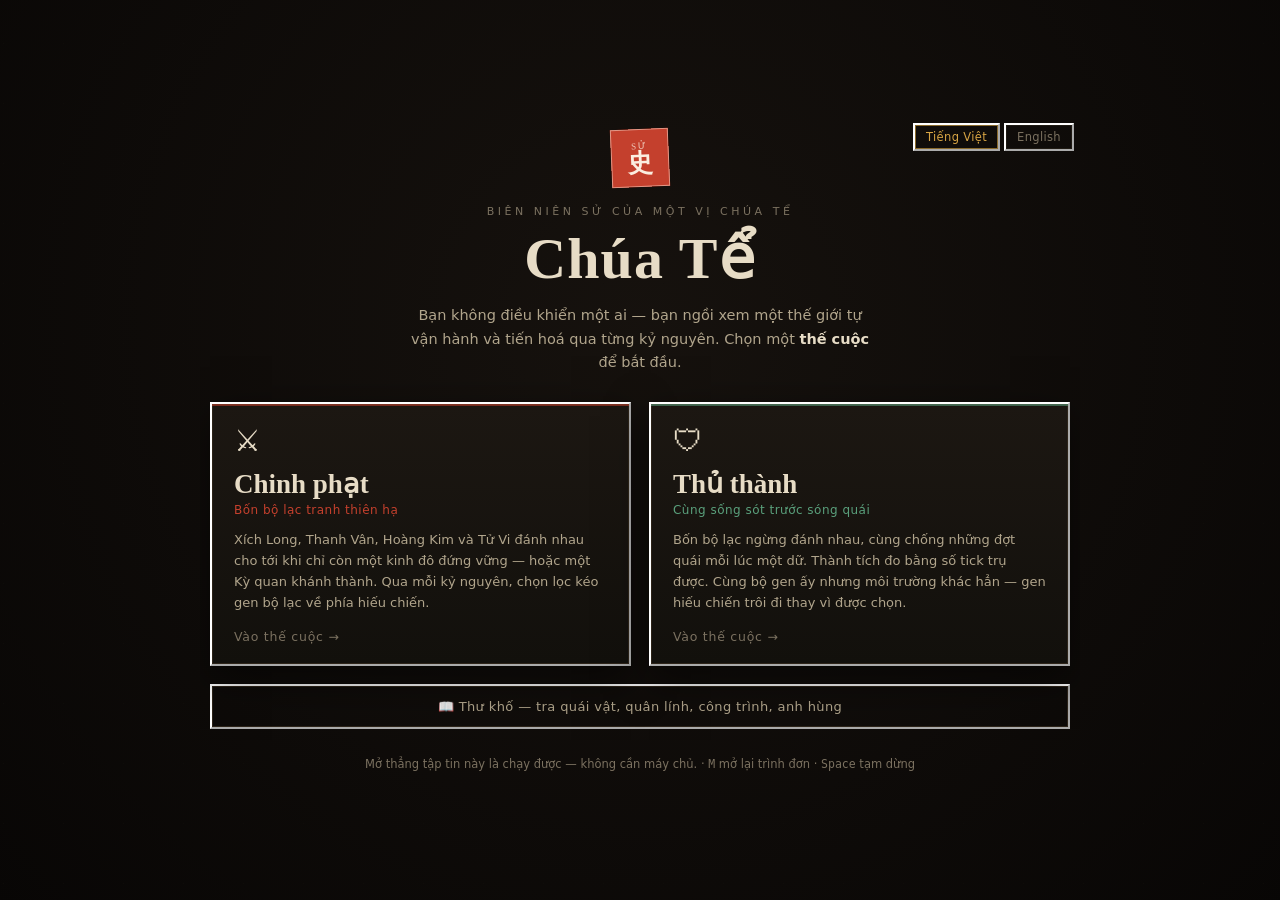
==== commit e2db9713: "Phase 3.36 → 3.41 — song ngữ Việt/Anh, dọn HUD, binh pháp công thành SONG NGỮ (3.36). Khoá tra cứu L" ====
--- a/civilization.html
+++ b/civilization.html
@@ -2,9 +2,8 @@
 <html lang="vi">
 <head>
 <meta charset="UTF-8">
-<title>Chúa Tể — Civilization Sim (máy tự chơi)</title>
+<title data-i18n-text>Chúa Tể — Civilization Sim (máy tự chơi)</title>
 <link rel="stylesheet" href="css/game.css">
-</style>
 </head>
 <body>
 
@@ -12,27 +11,36 @@
      Đặt fixed inset:0 z-index cao nên phủ kín cả khung trái lẫn cột dữ liệu. -->
 <div id="menuScreen">
   <div class="menu-inner">
-    <button id="menuResume" class="menu-resume">‹ Trở lại ván đang chơi</button>
+    <!-- Công tắc ngôn ngữ ghim ở góc trang bìa. Đây là thứ ĐẦU TIÊN người mở lần
+         đầu cần thấy — trước cả việc chọn thế cuộc — nên nó không được nấp sau
+         một trình đơn con. Hai nút thật chứ không phải một nút xoay vòng: người
+         đang đọc một trang toàn tiếng mình không biết thì không đoán được bấm
+         vào "VI" sẽ ra tiếng gì. -->
+    <div class="menu-lang" role="group" aria-label="Language / Ngôn ngữ">
+      <button class="lang-btn" data-lang="vi">Tiếng Việt</button>
+      <button class="lang-btn" data-lang="en">English</button>
+    </div>
+    <button id="menuResume" class="menu-resume" data-i18n>‹ Trở lại ván đang chơi</button>
     <div class="menu-head">
       <div class="seal menu-seal"><span class="k">SỬ</span><span class="n">史</span></div>
-      <div class="menu-eyebrow">Biên niên sử của một vị Chúa Tể</div>
-      <h1 class="menu-title">Chúa Tể</h1>
-      <div class="menu-sub">Bạn không điều khiển một ai — bạn ngồi xem một thế giới tự vận hành và tiến hoá qua từng kỷ nguyên. Chọn một <b>thế cuộc</b> để bắt đầu.</div>
+      <div class="menu-eyebrow" data-i18n>Biên niên sử của một vị Chúa Tể</div>
+      <h1 class="menu-title" data-i18n>Chúa Tể</h1>
+      <div class="menu-sub" data-i18n="menu.sub">Bạn không điều khiển một ai — bạn ngồi xem một thế giới tự vận hành và tiến hoá qua từng kỷ nguyên. Chọn một <b>thế cuộc</b> để bắt đầu.</div>
     </div>
     <div class="menu-modes">
       <button class="mode-card" data-mode="conquest">
         <div class="mc-icon">⚔</div>
-        <div class="mc-name">Chinh phạt</div>
-        <div class="mc-tag">Bốn bộ lạc tranh thiên hạ</div>
-        <div class="mc-desc">Xích Long, Thanh Vân, Hoàng Kim và Tử Vi đánh nhau cho tới khi chỉ còn một kinh đô đứng vững — hoặc một Kỳ quan khánh thành. Qua mỗi kỷ nguyên, chọn lọc kéo gen bộ lạc về phía hiếu chiến.</div>
-        <div class="mc-go">Vào thế cuộc →</div>
+        <div class="mc-name" data-i18n>Chinh phạt</div>
+        <div class="mc-tag" data-i18n>Bốn bộ lạc tranh thiên hạ</div>
+        <div class="mc-desc" data-i18n="menu.conquest.desc">Xích Long, Thanh Vân, Hoàng Kim và Tử Vi đánh nhau cho tới khi chỉ còn một kinh đô đứng vững — hoặc một Kỳ quan khánh thành. Qua mỗi kỷ nguyên, chọn lọc kéo gen bộ lạc về phía hiếu chiến.</div>
+        <div class="mc-go" data-i18n>Vào thế cuộc →</div>
       </button>
       <button class="mode-card" data-mode="defend">
         <div class="mc-icon">🛡</div>
-        <div class="mc-name">Thủ thành</div>
-        <div class="mc-tag">Cùng sống sót trước sóng quái</div>
-        <div class="mc-desc">Bốn bộ lạc ngừng đánh nhau, cùng chống những đợt quái mỗi lúc một dữ. Thành tích đo bằng số tick trụ được. Cùng bộ gen ấy nhưng môi trường khác hẳn — gen hiếu chiến trôi đi thay vì được chọn.</div>
-        <div class="mc-go">Vào thế cuộc →</div>
+        <div class="mc-name" data-i18n>Thủ thành</div>
+        <div class="mc-tag" data-i18n>Cùng sống sót trước sóng quái</div>
+        <div class="mc-desc" data-i18n="menu.defend.desc">Bốn bộ lạc ngừng đánh nhau, cùng chống những đợt quái mỗi lúc một dữ. Thành tích đo bằng số tick trụ được. Cùng bộ gen ấy nhưng môi trường khác hẳn — gen hiếu chiến trôi đi thay vì được chọn.</div>
+        <div class="mc-go" data-i18n>Vào thế cuộc →</div>
       </button>
     </div>
     <!-- THƯ KHỐ đứng TÁCH khỏi hàng thẻ thế cuộc, không thành thẻ thứ ba.
@@ -40,8 +48,8 @@
          loại trừ gì cả — nó là thứ đọc trước rồi vẫn quay lại chọn. Xếp chung một
          hàng ba thì nó đọc ra là "chế độ chơi thứ ba", và người mở lần đầu sẽ
          tưởng mình vừa bỏ lỡ một cách chơi. -->
-    <button id="menuCodex" class="menu-codex">📖 Thư khố — tra quái vật, quân lính, công trình, anh hùng</button>
-    <div class="menu-foot">Mở thẳng tập tin này là chạy được — không cần máy chủ. · <kbd>M</kbd> mở lại trình đơn · <kbd>Space</kbd> tạm dừng</div>
+    <button id="menuCodex" class="menu-codex" data-i18n>📖 Thư khố — tra quái vật, quân lính, công trình, anh hùng</button>
+    <div class="menu-foot" data-i18n="menu.foot">Mở thẳng tập tin này là chạy được — không cần máy chủ. · <kbd>M</kbd> mở lại trình đơn · <kbd>Space</kbd> tạm dừng</div>
   </div>
 </div>
 
@@ -51,8 +59,8 @@
     <div class="codex-head">
       <div class="seal codex-seal"><span class="k">KHỐ</span><span class="n">庫</span></div>
       <div class="codex-titles">
-        <div class="codex-eyebrow">Sách tra của người chép sử</div>
-        <h2 class="codex-title">Thư khố</h2>
+        <div class="codex-eyebrow" data-i18n>Sách tra của người chép sử</div>
+        <h2 class="codex-title" data-i18n>Thư khố</h2>
       </div>
       <button id="codexClose" class="codex-close" title="Đóng (Esc)">✕</button>
     </div>
@@ -78,16 +86,28 @@
          do trình duyệt bảo đảm, không còn phụ thuộc vào hai hằng số toạ độ mà ai
          cũng có thể sửa lệch. -->
     <div id="ovChips">
-      <button id="chipTribes" class="ov-chip" title="Hiện/ẩn bảng bộ lạc ngay trên khung hình">📋 Bộ lạc</button>
-      <button id="chipLog" class="ov-chip" title="Hiện/ẩn nhật ký biến cố ngay trên khung hình">📜 Nhật ký</button>
-      <!-- Thư khố ở ĐÂY chứ không ở bảng điều khiển dưới, và không phải vì thẩm mỹ:
-           bảng dưới đã kín đúng 800/800px sau Phase 3.17, nên thêm một nút 30px là
-           nó tràn xuống hàng thứ hai — đo thật, 3 hàng, thừa 6px. Mà hàng thứ hai
-           chính là thứ Phase 3.17 sinh ra để dẹp ("mấy cái nút bị rơi").
-           Chỗ này lại đúng họ hàng hơn: hai nút bên cạnh cũng là "mở một bảng tra
-           cứu ra xem", chỉ khác là chúng tra thứ ĐANG diễn ra còn Thư khố tra thứ
-           luôn đúng. Không có class `on` vì nó không phải công tắc bật/tắt. -->
-      <button id="chipCodex" class="ov-chip" title="Thư khố — tra quái vật, quân lính, công trình, anh hùng. Phím B.">📖 Thư khố</button>
+      <!-- PHASE 3.37 — HAI CHIP RỜI ĐI, MỘT NÚT DỌN VỀ. Ba việc này là MỘT việc.
+           Thư khố và công tắc ngôn ngữ là hai thứ người xem tìm đúng một lần rồi
+           thôi, nhưng chúng ngồi thường trực đè lên góc trên-trái bản đồ suốt cả
+           ván: hàng chip đo được 332px, trong đó 176px là của hai cái nút gần như
+           không ai bấm lần thứ hai. Cả hai vẫn còn nguyên hai đường vào, và cả
+           hai đường đều KHÔNG nằm trên khung hình: phím B / phím L, và trang bìa
+           (nút "📖 Thư khố" + hai nút ngôn ngữ ghim ở góc).
+
+           Chỗ trống nhường cho nút mở trang bìa — thứ trước đây là một ô vuông
+           30px chỉ vẽ mỗi chữ ☰, nằm lẫn giữa hai công tắc ở bảng điều khiển
+           dưới. KHÔNG THỂ phóng to nó tại chỗ cũ: đo thật, bảng dưới kín đúng
+           768/768px ở tiếng Anh và tràn 6px ở tiếng Việt — nhóm thứ ba ĐÃ rơi
+           xuống hàng thứ hai từ trước bản này. Dời nó lên đây vừa cho nó chỗ để
+           mang một cái nhãn đọc được, vừa trả 35px cho bảng dưới và kéo hàng
+           tiếng Việt về lại MỘT dòng. -->
+      <button id="btnMenu" class="ov-chip ov-menu" title="Trình đơn — đổi thế cuộc (Chinh phạt / Thủ thành). Phím M." data-i18n>☰ Thế cuộc</button>
+      <!-- Vạch ngăn, không phải trang trí: nút bên trái RỜI ván đang xem, hai nút
+           bên phải chỉ đổi CÁCH XEM chính ván đó. Không có vạch thì cả ba đọc ra
+           là một bộ ba công tắc cùng loại. -->
+      <span class="ov-div"></span>
+      <button id="chipTribes" class="ov-chip" title="Hiện/ẩn bảng bộ lạc ngay trên khung hình" data-i18n>📋 Bộ lạc</button>
+      <button id="chipLog" class="ov-chip" title="Hiện/ẩn nhật ký biến cố ngay trên khung hình" data-i18n>📜 Nhật ký</button>
       <div id="directorLabel"></div>
     </div>
     <div id="ovTribes" class="ov-panel" style="display:none;"></div>
@@ -104,7 +124,7 @@
     <div class="ctl-group">
       <button id="btnPause" class="ctl ctl-primary" data-running="true">Tạm dừng</button>
       <button id="btnStep" class="ctl ctl-icon" title="Chạy đúng MỘT tick rồi dừng lại">⏭</button>
-      <button id="btnNewEra" class="ctl" title="Bỏ kỷ nguyên đang chạy, gieo lại bản đồ và bắt đầu kỷ nguyên mới">↻ Kỷ mới</button>
+      <button id="btnNewEra" class="ctl" title="Bỏ kỷ nguyên đang chạy, gieo lại bản đồ và bắt đầu kỷ nguyên mới" data-i18n>↻ Kỷ mới</button>
     </div>
     <span class="ctl-div"></span>
     <div class="ctl-group">
@@ -122,22 +142,23 @@
         <option value="1600">1600 t/s</option>
       </select>
       <select id="zoomSelect" title="Thu phóng khung nhìn. Phím Z và X.">
-        <option value="4">⛰ Toàn cảnh</option>
-        <option value="6">⛰ Thường</option>
-        <option value="9" selected>⛰ Gần</option>
-        <option value="14">⛰ Rất gần</option>
+        <option value="4" data-i18n>⛰ Toàn cảnh</option>
+        <option value="6" data-i18n>⛰ Thường</option>
+        <option value="9" selected data-i18n>⛰ Gần</option>
+        <option value="14" data-i18n>⛰ Rất gần</option>
       </select>
       <select id="cameraSelect" title="Camera đạo diễn tự bám theo nơi đang có biến cố. Phím C.">
-        <option value="director" selected>🎬 Đạo diễn</option>
-        <option value="follow">🎯 Bám quân</option>
-        <option value="free">✥ Tự do</option>
+        <option value="director" selected data-i18n>🎬 Đạo diễn</option>
+        <option value="follow" data-i18n>🎯 Bám quân</option>
+        <option value="free" data-i18n>✥ Tự do</option>
       </select>
     </div>
     <span class="ctl-div"></span>
     <div class="ctl-group">
-      <button id="btnMenu" class="ctl ctl-icon" title="Trình đơn — đổi thế cuộc (Chinh phạt / Thủ thành). Phím M.">☰</button>
-      <label class="ctl-toggle" title="Hết kỷ nguyên thì tự gieo kỷ nguyên tiếp theo từ gen của bộ lạc thắng."><input type="checkbox" id="chkAutoEra" checked> Tự sang kỷ</label>
-      <label class="ctl-toggle" title="Mỗi biến cố lớn (kinh đô thất thủ, Kỳ quan khánh thành, một bộ lạc diệt vong) hạ tốc độ xuống một nhịp trong hơn một giây."><input type="checkbox" id="chkSlowmo" checked> Quay chậm</label>
+      <!-- ☰ ĐÃ RỜI KHỎI HÀNG NÀY, lên hàng chip trên khung hình (xem chú thích ở
+           #ovChips). Bảng này giờ chỉ còn những thứ điều khiển ván ĐANG chạy. -->
+      <label class="ctl-toggle" title="Hết kỷ nguyên thì tự gieo kỷ nguyên tiếp theo từ gen của bộ lạc thắng."><input type="checkbox" id="chkAutoEra" checked> <span data-i18n>Tự sang kỷ</span></label>
+      <label class="ctl-toggle" title="Mỗi biến cố lớn (kinh đô thất thủ, Kỳ quan khánh thành, một bộ lạc diệt vong) hạ tốc độ xuống một nhịp trong hơn một giây."><input type="checkbox" id="chkSlowmo" checked> <span data-i18n>Quay chậm</span></label>
     </div>
   </div>
   <!-- Dải "đang chọn": thay cho tấm thẻ nổi từng đè lên góc bản đồ.
@@ -152,7 +173,7 @@
        KHÔNG đẩy khung nhìn: nó phủ lên vùng hướng dẫn — đúng thứ đáng bị che, vì
        lúc vừa bấm vào một con quân thì không ai đang đọc luật chơi. -->
   <div id="inspectBar">
-    <div id="inspectEmpty"><b>Click</b> một quân, công trình hay hang ổ trên bản đồ để xem chi tiết ở đây · <b>F</b> để camera bám theo</div>
+    <div id="inspectEmpty" data-i18n="inspect.empty"><b>Click</b> một quân, công trình hay hang ổ trên bản đồ để xem chi tiết ở đây · <b>F</b> để camera bám theo</div>
     <!-- #insContent dùng `display: contents` nên các khối bên trong nó vẫn là con
          flex trực tiếp của #inspectBody — bọc thêm một lớp mà không đổi một pixel
          nào của bố cục. Cần lớp bọc này để nút ✕ đứng NGOÀI phần bị dựng lại 10
@@ -162,15 +183,19 @@
   </div>
   <div id="helpBar">
     <button id="helpToggle" type="button" aria-expanded="false" aria-controls="hotkeys legend">
-      <span class="ht-mark">?</span><span>Hướng dẫn &amp; luật chơi</span><span class="ht-chev">▾</span>
+      <span class="ht-mark">?</span><span data-i18n>Hướng dẫn &amp; luật chơi</span><span class="ht-chev">▾</span>
     </button>
   </div>
-  <div id="hotkeys">
+  <div id="hotkeys" data-i18n="hotkeys">
     <b>Phím tắt:</b> <kbd>Space</kbd> tạm dừng · <kbd>[</kbd> <kbd>]</kbd> chậm/nhanh · <kbd>F</kbd> bám quân đang chọn ·
     <kbd>C</kbd> đổi camera · <kbd>Z</kbd> <kbd>X</kbd> thu/phóng · <kbd>WASD</kbd> lia máy · <kbd>Esc</kbd> bỏ quyền năng ·
-    <kbd>1</kbd>…<kbd>5</kbd> đổi tờ ở cột phải · <kbd>B</kbd> mở Thư khố · <kbd>M</kbd> trình đơn
-  </div>
-  <div id="legend">
+    <kbd>1</kbd>…<kbd>5</kbd> đổi tờ ở cột phải · <kbd>B</kbd> mở Thư khố · <kbd>M</kbd> trình đơn · <kbd>L</kbd> đổi ngôn ngữ
+  </div>
+  <!-- data-i18n="legend": khối này dùng MÃ TRA CỨU chứ không lấy nguyên văn làm
+       khoá như mọi chỗ khác. Nó dài hơn 20.000 ký tự và chứa cả thẻ con lẫn
+       #legendWonderHold — lấy trọn cả khối làm khoá thì chỉ cần sửa một dấu cách
+       trong bài luật là bản dịch rụng mất, im lặng. -->
+  <div id="legend" data-i18n="legend">
     <strong>Máy tự chơi hoàn toàn.</strong> 4 nền văn minh AI tự kiếm ăn, dựng nhà, lên thời đại và đánh nhau. Bạn là <strong style="color:var(--gold)">Chúa Tể</strong> — chỉ ngồi xem; muốn thì tiêu Đức Tin để can thiệp.
     <br>🌲 gỗ (chặn đường &amp; tầm nhìn, đốn hết thì mở ra lối đi) · 🫐 bụi quả · 🌾 ruộng · 🟡 vàng (không tái tạo — ngòi nổ chiến tranh) · 🪨 <strong>đá</strong> (ít cụm, cụm to — nhà nào không có mỏ đá gần thì cả kỷ nguyên không mở nổi hậu kỳ). Địa hình <strong>không chặn ai</strong>: vùng trũng tối là <em>đầm cạn</em>, đi qua được như mọi ô khác — vật cản duy nhất trên bản đồ là rừng.
     <br><strong style="color:var(--gold)">MỘT NGƯỜI LÍNH = MỘT DÂN THƯỜNG.</strong> Không ai ra lò từ hư không: mỗi suất quân <em>nuốt một dân thường</em> đang đứng gần cái lò đó, và nếu bộ lạc không còn ai để bắt thì cái lò <strong>đứng chờ</strong> với thanh tiến độ đầy. Vì thế &ldquo;dân&rdquo; và &ldquo;quân&rdquo; không còn là hai cái vòi chảy vào cùng một cái trần — chúng là <em>cùng một cái ví</em>, và bảng bộ lạc gộp chúng vào một cột <strong>dân/quân/trần</strong>. Giá tài nguyên đổi theo: phần <em>lương thực</em> của một suất quân được hoàn 75% (bộ lạc đã nuôi con người đó rồi), còn <em>gỗ · vàng · đá</em> giữ nguyên — giá một người lính chuyển từ &ldquo;nuôi một miệng ăn&rdquo; sang &ldquo;sắm một bộ đồ nghề&rdquo;. Có hai cái sàn để cơ chế này không tự ăn thịt nền kinh tế: không bao giờ bắt lính khi bộ lạc còn <strong>dưới 12 dân</strong> (giữ nguyên vẹn giai đoạn mở màn), và không bao giờ để dân thường tụt dưới <strong>45%</strong> quân số. <strong>Trần dân số một bộ lạc: 300</strong>, tính cả dân lẫn quân lẫn suất đang trong lò.
@@ -187,13 +212,13 @@
     <br><strong style="color:var(--gold)">Công và thủ:</strong> giờ mỗi đơn vị có <strong>giáp</strong> trừ thẳng vào từng đòn (sàn 25% đòn gốc — giáp không bao giờ vô hiệu hoá hẳn một loại quân). <strong>Click vào một quân hay tướng</strong> để đọc <strong>công/thủ</strong>, tầm bắn, nhịp đánh, tốc độ và phần do nâng cấp cộng vào.
     <br><strong style="color:var(--gold)">Đập tường là một chỉ số RIÊNG.</strong> Bộ binh, cung thủ, kỵ binh và cả <strong>Anh hùng</strong> chỉ chạm được <strong>20%</strong> sức đánh của mình vào công trình — nắm đấm không phá được tường. <strong style="color:var(--gold)">Vũ khí công thành</strong> (máy bắn đá, và mọi loại chuyên phá thành về sau) thì ngược lại: <strong>×3</strong>. Một cỗ máy bắn đá đập tường bằng <strong>60</strong>, một kỵ sĩ bằng <strong>2,6</strong> — cách nhau <strong>23 lần</strong>, dù ô &ldquo;Công&rdquo; của chúng chỉ là 20 với 13. Hệ quả: muốn <strong>phá thành</strong> thì phải dựng <strong>Xưởng thợ</strong>; một đạo quân đông tới mấy mà không có máy cũng chỉ gặm được tường rất chậm. Dòng <em>Đập tường</em> trong thẻ của mỗi quân đã tính sẵn con số này.
     <br><strong style="color:var(--gold)">TƯỜNG THÀNH — công trình đầu tiên KHÔNG ai xây.</strong> Ngay từ <strong>Đồ Đá</strong>, quanh mỗi kinh đô <em>tự mọc</em> một vành tường vuông, và nó <em>rộng ra mỗi đời</em> (bán kính <strong>18 → 22 → 28 → 34 → 40</strong> ô) bằng cách dựng lại cả vành ở bán kính mới — không đắp thêm lớp thứ hai, nếu không sau bốn đời nó thành một mê cung. Không ai trả tiền, không thợ nào tới xây. Đây là <em>vật cản có phe</em> đầu tiên của trò chơi: <strong style="color:var(--gold)">quân nhà đi xuyên qua</strong>, <strong style="color:#d05a44">quân địch và quái vật đứng lại</strong> — nhờ vậy nó tạo ra thứ mà một dải rừng không tạo nổi: một <em>bên trong</em> và một <em>bên ngoài</em>. Ở bán kính này nó còn tranh chấp cả <em>tài nguyên</em>: một mỏ nằm trong vành là mỏ mà thợ địch không tới được.
-    <br><strong style="color:var(--gold)">Năm bậc thành, một bậc mỗi đời</strong> — <em>rào gỗ</em> (cọc vót nhọn) → <em>tường đất</em> (dải màu bộ lạc chạy dọc đỉnh) → <em>tường đá</em> (răng cưa châu mai) → <em>thành gạch</em> (răng cưa + lỗ châu mai) → <strong style="color:var(--gold)">thành men ngọc</strong> (mái ngói úp + dải vàng lá). Đây là &ldquo;nâng cấp&rdquo; của tường thành và nó <strong>không đi qua bảng nghiên cứu</strong>: nhánh 🧱 Nề đá <em>không</em> chạm tới tường nữa — trộn hai đồng hồ vào một con số thì người xem nhìn tường dày lên mà không biết vì sao. Bốn <strong>góc</strong> là tháp vuông cao hơn thân.
+    <br><strong style="color:var(--gold)">Năm bậc thành, một bậc mỗi đời</strong> — <em>rào gỗ</em> (cọc vót nhọn) → <em>tường đất</em> (dải màu bộ lạc chạy dọc đỉnh) → <em>tường đá</em> (răng cưa châu mai) → <em>thành gạch</em> (răng cưa + lỗ châu mai) → <strong style="color:var(--gold)">thành men ngọc</strong> (mái ngói úp + dải vàng lá). Đây là &ldquo;nâng cấp&rdquo; của tường thành và nó <strong>không đi qua bảng nghiên cứu</strong>: bậc hình chỉ đọc <em>thời đại</em>. Nhánh 🧱 Nề đá thì cộng vào <em>con số máu</em> của từng ô tường — <strong>hai đồng hồ, hai mặt đồng hồ</strong>: nhìn hình bóng biết bộ lạc ở đời nào, click vào ô tường thì thẻ ghi thẳng &ldquo;Nề đá +N%&rdquo;. Bốn <strong>góc</strong> là tháp vuông cao hơn thân.
     <br><strong style="color:var(--gold)">CỔNG THÀNH — dựng lại thành một công trình.</strong> Bản trước cổng rộng <strong>3 ô</strong>: một ô cửa vòm kẹp giữa hai ô có vệt sáng. Ở mức thu phóng chơi thật (ô 7–11px) cái đó đọc ra là <em>&ldquo;một chỗ tường hơi khác màu&rdquo;</em> — mà cổng lại đúng là thứ cả người xem lẫn kẻ tấn công phải nhận ra <em>từ xa</em>. Nay nó rộng <strong>5 ô</strong>: <strong>ba ô cánh cửa</strong> ở giữa, kẹp giữa <strong>hai lầu cổng</strong> cao vượt lên. Bốn tầng thông tin, xếp theo thứ tự đọc được từ xa tới gần, nên mỗi mức thu phóng vẫn còn đúng lượng chi tiết nó chở nổi: <strong>(1) đường bao</strong> chạy <em>thấp·CAO·thấp·CAO·thấp</em> — nhịp này mắt đọc được ở mọi cỡ, và nó cũng là thứ phân biệt cổng với bốn góc thành; <strong>(2) lầu cổng</strong> có mái vát nghiêng vào phía cửa (tháp góc thì đội mũ vuông) và hai lỗ châu mai; <strong>(3) vòm cuốn liền ba ô</strong> — mỗi ô chỉ vẽ phần vòm của mình rồi ba mảnh khớp thành một đường cong duy nhất — với một <strong style="color:var(--gold)">đá khoá đỉnh</strong> hình nêm màu bộ lạc, chỗ duy nhất trên cả vành mang màu bộ lạc ở độ đậm đầy đủ; <strong>(4) hai cánh cửa gỗ</strong> đóng đinh tán trên hai đai sắt ngang, gặp nhau ở một <em>khe sáng</em> chạy đúng trục đối xứng — chính cái khe đó nói &ldquo;cửa này mở được&rdquo;, và đó là khác biệt duy nhất giữa một cái cổng và một mảng tường có hoa văn.
     <br>Chỉ <strong style="color:#d05a44">ba ô cánh cửa</strong> là mỏng (<strong>55% máu</strong> tường thường); <strong>hai lầu cổng dày như tường thường</strong>. Nghĩa là cổng nới từ 3 lên 5 ô mà <em>điểm yếu vẫn rộng đúng 3 ô như cũ</em>: bản này không làm thành trì dễ vỡ hơn, nó chỉ làm chỗ vỡ <em>đọc được</em> hơn. Cho cả 5 ô cùng mỏng thì một thay đổi được yêu cầu vì lý do <em>thẩm mỹ</em> sẽ lặng lẽ nới điểm yếu của mọi thành trì trong game thêm hai phần ba — và &ldquo;một thay đổi hình ảnh hoá ra là một thay đổi luật chơi&rdquo; đã cắn ba lần ở Phase 3.8.
     <br>Mỗi ô tường có máu riêng (<strong>300/520/840/1280/1800</strong> theo đời), nên &ldquo;phá thành&rdquo; không phải một trạng thái mà là một <strong>CHỖ</strong>: đạo quân dồn vào một ô, đục thủng nó, rồi cả dòng người tràn qua đúng cái lỗ đó — lỗ mở <strong>900</strong> tick rồi tự bịt lại ở 30% máu. Tường <strong>tự lành 0,1% máu mỗi tick</strong> sau 260 tick không bị đánh, nhưng từ bản này việc đó <strong style="color:var(--gold)">TỐN ĐÁ</strong>: mỗi ô đang vá rút 1 đá khỏi kho mỗi tick. Dưới <strong>120 đá</strong> thì nó vẫn vá — chỉ chậm còn <strong>25%</strong>, để bức tường không bao giờ ăn mất viên đá cuối cùng lẽ ra thành tháp canh hay Kỳ quan. Bộ binh đấm tường gần như vô hại (×0,2): phá thành là việc của <strong>máy bắn đá</strong> (×3), và đó là <em>lý do thứ hai</em> để tồn tại một Xưởng thợ, sau Kỳ quan. <strong>Loài bay</strong> thì đi trên đầu bức tường như không có gì ở đó. Bộ lạc gen <em>bành trướng</em> cao sẽ vĩnh viễn có nhà nằm <em>ngoài</em> tường — đó là cái giá của việc trải rộng, không phải một lỗi.
     <br><strong style="color:var(--gold)">🐉 THIÊN MA — quyền năng thứ sáu của Chúa Tể.</strong> Năm quyền năng cũ đều là một phép cộng hoặc trừ vào bảng số của một bộ lạc; sau khi hiệu ứng trôi qua, bản đồ trở lại đúng câu chuyện cũ. Thiên Ma thì để lại một <em>VẬT THỂ</em>: 75 Đức Tin thả một con quái xuống <em>chính giữa bản đồ</em>, nó <strong>đập tường thành như một cỗ máy bắn đá</strong> (×3) và hành quân thẳng tới <strong>bộ lạc đang dẫn đầu</strong> — không phải bộ lạc gần nhất, không phải ngẫu nhiên, nên người xem biết trước nó sẽ đi đâu. Nó đi <strong>1,45 ô/tick</strong>: chậm hơn kỵ binh (1,7) nhưng nhanh hơn mọi thứ khác trên bản đồ, nên bên bị nhắm <em>không kịp gọi hết quân về</em> — thứ mà ở tốc độ cũ (0,9, chậm hơn cả một dân thường) họ luôn kịp. Bộ lạc nào <strong>ra đòn cuối</strong> nhận <em>ba</em> phần thưởng nằm trên ba trục khác nhau: kho báu <strong>1.500 lương · 1.100 gỗ · 900 đá · 650 vàng</strong>, một <strong style="color:var(--gold)">Thánh vật cấp III</strong> (món mạnh nhất game, đường bình thường phải nung từ bốn món cấp 1) rơi ngay tại chỗ cho anh hùng nhặt, và <strong style="color:var(--gold)">MỘT CẤP NGHIÊN CỨU miễn phí</strong> — nhánh đang làm dở xong ngay, hoặc cộng thẳng một cấp vào nhánh đang cao nhất, áp <em>tức thì cho cả đạo quân đang sống</em>. Chúa Tể được hoàn <strong>60</strong> Đức Tin, tức chỉ mất 15 ròng nếu thế giới hạ được nó. Nghĩa là nó là một canh bạc có hình dạng đọc được: chắc chắn làm kẻ dẫn đầu chảy máu, nhưng nếu chính hắn hạ được nó thì hắn bỏ xa hơn nữa. Chỉ <strong>một con</strong> trên bản đồ cùng lúc.
     <br><strong style="color:var(--gold)">Và nó MẠNH DẦN THEO ĐỒNG HỒ KỶ NGUYÊN.</strong> Cho tới bản trước, con quái có đúng một bộ chỉ số dù thả ở tick 500 hay tick 25.000 — nghĩa là quyền năng đắt nhất chỉ có <em>một</em> thời điểm đúng để bấm, và thời điểm ấy là ngay khi đủ Đức Tin. 9.000 máu là tai hoạ ở Đồ Đá và là con thú cảnh ở Thiên Triều. Nay hệ số chạy <strong>tuyến tính</strong> theo tick, kẹp hai đầu: <strong>Sơ Giáng 5.580 máu</strong> ở tick 0, <strong>9.000</strong> quanh tick 8.400, tới <strong style="color:var(--gold)">Tận Thế 15.750 máu / đòn 227</strong> ở tick <strong>25.000</strong> và đứng yên từ đó. Tuyến tính chứ không phải một đường cong đẹp, vì người xem phải <em>nhẩm được</em> nó. <strong>Kho báu nhân theo cùng hệ số</strong> (tới 2.625 lương ở bậc đỉnh) — nếu phần thưởng đứng yên trong khi rủi ro leo dốc thì đường tối ưu lại quay về "thả sớm nhất có thể", tức cả cơ chế chỉ đổi con số mà không đổi quyết định. Đức Tin hoàn lại thì <em>không</em> nhân: đó là giá của người xem, không phải phần thưởng của bộ lạc. Hệ số <strong>đông cứng vào con quái lúc nó rơi xuống</strong>, không đọc lại đồng hồ — nếu không thì một trận vây 900 tick sẽ có con quái khoẻ dần lên giữa lúc đang bị đánh.
-    <br><strong style="color:var(--gold)">Nâng cấp quân sự:</strong> tám nhánh nghiên cứu (⚔ Rèn binh khí · 🛡 Giáp trụ · 🏹 Cung nỏ · 🐎 Mã thuật · 📜 Binh thư cho riêng Anh hùng · 🌿 Y thuật · 🧱 <strong style="color:var(--gold)">Nề đá</strong> — cộng <strong>18% máu mỗi cấp</strong> cho <em>mọi</em> công trình, kể cả tháp canh (<em>không</em> áp cho tường thành: tường lên bậc theo thời đại); nhánh duy nhất không chạm tới một người nào, và nhánh duy nhất có ích cho kẻ <em>đang thua</em> · 🪨 <strong style="color:var(--gold)">Công thành</strong> — mở ở Thiên Triều, làm máy bắn đá và nỏ thần <em>TO RA thật</em>, <strong>+14% kích thước mỗi cấp</strong> cùng với tầm và sát thương lan; cấp 3 thì cỗ máy rộng <strong>3,05 ô</strong>, vượt cả voi chiến để thành hình lớn nhất nhóm quân. Mỗi cấp đóng thêm một dấu vào hình bóng để đọc được cấp mà không cần vật đối chứng: <strong>I</strong> vành sắt + đai sắt bọc sàn xe · <strong>II</strong> mộc chắn che kíp vận hành · <strong>III</strong> cờ đuôi nheo ở đuôi xe), mỗi nhánh 3 cấp, mỗi nhánh gắn với một công trình. Khác thời đại ở đúng một điểm và đó là điểm quan trọng nhất: nâng cấp <strong>áp dụng ngay cho cả đạo quân đang sống</strong>, kể cả người đang đứng giữa trận — một bộ lạc đang thua có thể lật thế cờ mà không tuyển thêm ai. Xem bảng <strong>Nâng cấp quân sự</strong> ở tờ <strong>⚔ Bộ lạc</strong> cột phải, hoặc click vào Trại lính / Xưởng thợ / Chuồng ngựa / Đền thờ để xem nhánh nào đang chạy ở đó.
+    <br><strong style="color:var(--gold)">Nâng cấp quân sự:</strong> tám nhánh nghiên cứu (⚔ Rèn binh khí · 🛡 Giáp trụ · 🏹 Cung nỏ · 🐎 Mã thuật · 📜 Binh thư cho riêng Anh hùng · 🌿 Y thuật · 🧱 <strong style="color:var(--gold)">Nề đá</strong> — cộng <strong>18% máu mỗi cấp</strong> cho <em>mọi</em> công trình, kể cả tháp canh <strong style="color:var(--gold)">và từng ô tường thành</strong> (một vành đời 5 có 320 ô, nên tường là khách hàng lớn nhất của nhánh này); nhánh duy nhất không chạm tới một người nào, và nhánh duy nhất có ích cho kẻ <em>đang thua</em> — vì kẻ đang thua là kẻ đang bị vây · 🪨 <strong style="color:var(--gold)">Công thành</strong> — mở ở Thiên Triều, làm máy bắn đá và nỏ thần <em>TO RA thật</em>, <strong>+14% kích thước mỗi cấp</strong> cùng với tầm và sát thương lan; cấp 3 thì cỗ máy rộng <strong>3,05 ô</strong>, vượt cả voi chiến để thành hình lớn nhất nhóm quân. Mỗi cấp đóng thêm một dấu vào hình bóng để đọc được cấp mà không cần vật đối chứng: <strong>I</strong> vành sắt + đai sắt bọc sàn xe · <strong>II</strong> mộc chắn che kíp vận hành · <strong>III</strong> cờ đuôi nheo ở đuôi xe), mỗi nhánh 3 cấp, mỗi nhánh gắn với một công trình. Khác thời đại ở đúng một điểm và đó là điểm quan trọng nhất: nâng cấp <strong>áp dụng ngay cho cả đạo quân đang sống</strong>, kể cả người đang đứng giữa trận — một bộ lạc đang thua có thể lật thế cờ mà không tuyển thêm ai. Xem bảng <strong>Nâng cấp quân sự</strong> ở tờ <strong>⚔ Bộ lạc</strong> cột phải, hoặc click vào Trại lính / Xưởng thợ / Chuồng ngựa / Đền thờ để xem nhánh nào đang chạy ở đó.
     <br><strong style="color:var(--gold)">Anh hùng cưỡi ngựa từ Đồ Sắt</strong> — mặc định, không phải nâng cấp, không đòi Chuồng ngựa: cứ lên thời đại 3 là tướng có ngựa (giáp ngựa màu bộ lạc, chỏm lông đỏ) và đi nhanh hơn <strong>+0,45 ô/tick</strong>. Nhìn thấy tướng trên lưng ngựa là biết bộ lạc đó đã qua nửa cây thời đại, không cần mở bảng nào.
     <br><strong style="color:var(--gold)">Nhà bị đánh thì quân bỏ trận về cứu.</strong> Mỗi cú đánh vào một công trình bật <strong>báo động</strong> cho cả bộ lạc. Nhà thường: bán kính triệu hồi <em>tỉ lệ với giá trị toà nhà</em> — ruộng chỉ kéo được người đứng cách ~10 ô, trại lính ~49 ô. <strong style="color:var(--gold)">Kỳ quan và Kinh đô</strong>: <em>cả</em> đạo quân quay về, ở đâu cũng về — và từ lúc Kỳ quan khánh thành, chủ của nó <strong>bỏ hết mọi cuộc chinh phạt</strong>, dời luôn cờ tập kết về chân Kỳ quan.
     <br><strong style="color:var(--gold)">Đội hình &amp; hai gen mới về TRẬT TỰ:</strong> quân không còn mạnh ai nấy đi. Gen <em>kỷ luật đội hình</em> quyết định một người lính chịu <strong>đợi đồng đội</strong> tới mức nào khi hành quân (đo bằng số bước còn lại tới đích, so với trung vị của cả đạo quân) và đứng vào hàng chặt tới đâu lúc nghỉ — bộ binh hàng đầu, cung thủ tuyến sau, máy bắn đá sau cùng. Anh hùng cũng phải giữ hàng, nới thêm theo gen <em>dũng cảm</em> của chính mình. Kỷ luật cao thì cả khối tới nơi cùng lúc nhưng chậm và dễ ăn trọn một quả đá; kỷ luật thấp thì tới rải rác nhưng không bao giờ mất cả đạo quân trong một cú. Gen <em>quy hoạch xây dựng</em> kéo chỗ đặt nhà về một <strong>lưới neo ở kinh đô</strong>: quy hoạch cao thì phố xá thẳng hàng ra lối, quy hoạch thấp thì nhà mọc như nấm — mà mọc như nấm lại nhét được nhà vào mọi kẽ hở giữa rừng và đá.
@@ -244,12 +269,19 @@
       <div class="seal"><span class="k">KỶ</span><span class="n" id="statEra">1</span></div>
       <div class="rail-main">
         <div class="rail-top">
-          <span class="rail-name" id="railAge">Thời Đồ Đá</span>
+          <!-- data-i18n cho CHỮ CHỜ SẴN. renderEraPanel ghi đè ô này 10 lần/giây,
+               nhưng nó chỉ chạy ở nhịp `frameCount % 6`, nên trong mấy khung hình
+               đầu sau khi tải trang người xem đọc đúng cái chuỗi viết cứng ở đây.
+               Không dịch nó thì bật tiếng Anh xong vẫn thấy một dòng tiếng Việt
+               nháy lên ở đỉnh cột. Bị i18nApply đặt lại về chuỗi chờ sẵn mỗi lần
+               đổi ngôn ngữ cũng không sao: hook trong 17-i18n-boot gọi luôn
+               renderEraPanel() ngay sau đó. -->
+          <span class="rail-name" id="railAge" data-i18n>Thời Đồ Đá</span>
           <span class="rail-tick" id="statTick">0 / 0</span>
         </div>
         <div class="era-track"><i id="eraFill"></i></div>
         <div class="rail-bot">
-          <span>Đức Tin</span>
+          <span data-i18n>Đức Tin</span>
           <span class="faith-track"><i class="faith-fill" id="faithFill"></i></span>
           <span id="faithLabel">0 / 100</span>
         </div>
@@ -258,16 +290,16 @@
 
     <nav id="paneTabs" role="tablist" aria-label="Các tờ số liệu">
       <button class="pane-tab" role="tab" data-tab="god" aria-controls="pane-god" aria-selected="true" title="Quyền năng &amp; lời khẩn cầu — phím 1">
-        <span class="tb-ico">⚡</span><span class="tb-name">Chúa Tể</span><i class="tab-badge" id="badgePray"></i>
+        <span class="tb-ico">⚡</span><span class="tb-name" data-i18n>Chúa Tể</span><i class="tab-badge" id="badgePray"></i>
       </button>
       <button class="pane-tab" role="tab" data-tab="tribe" aria-controls="pane-tribe" aria-selected="false" title="Thế giới, bảng bộ lạc, nâng cấp — phím 2">
-        <span class="tb-ico">⚔</span><span class="tb-name">Bộ lạc</span>
+        <span class="tb-ico">⚔</span><span class="tb-name" data-i18n>Bộ lạc</span>
       </button>
       <button class="pane-tab" role="tab" data-tab="hero" aria-controls="pane-hero" aria-selected="false" title="Dòng dõi anh hùng — phím 3">
-        <span class="tb-ico">⚑</span><span class="tb-name">Anh hùng</span>
+        <span class="tb-ico">⚑</span><span class="tb-name" data-i18n>Anh hùng</span>
       </button>
       <button class="pane-tab" role="tab" data-tab="chron" aria-controls="pane-chron" aria-selected="false" title="Nhật ký, biên niên sử, đồ thị — phím 4">
-        <span class="tb-ico">☷</span><span class="tb-name">Biên niên</span>
+        <span class="tb-ico">☷</span><span class="tb-name" data-i18n>Biên niên</span>
       </button>
       <button class="pane-tab tab-gear" role="tab" data-tab="tune" aria-controls="pane-tune" aria-selected="false" title="Tham số chỉnh tay — phím 5">
         <span class="tb-ico">⚙</span>
@@ -280,62 +312,62 @@
 
   <!-- ===================== TỜ 1 — CHÚA TỂ ===================== -->
   <section class="tabpane on" id="pane-god" data-tab="god" role="tabpanel">
-    <h2>Quyền năng chúa tể</h2>
+    <h2 data-i18n>Quyền năng chúa tể</h2>
     <div class="panel">
       <div id="godButtons"></div>
-      <div id="godHint">Chọn 1 quyền năng rồi click lên bản đồ. Bỏ chọn: bấm lại nút đó hoặc phím Esc.</div>
+      <div id="godHint" data-i18n>Chọn 1 quyền năng rồi click lên bản đồ. Bỏ chọn: bấm lại nút đó hoặc phím Esc.</div>
       <div style="margin-top:9px;padding-top:8px;border-top:1px solid var(--rule);font-size:11.5px;">
         <label style="display:flex;align-items:center;gap:6px;cursor:pointer;">
           <input type="checkbox" id="chkAutoGod">
-          <span>Chúa Tể <b style="color:var(--gold)">tự động</b> — tự đáp lời cầu &amp; can thiệp theo ngưỡng</span>
+          <span data-i18n="god.auto">Chúa Tể <b style="color:var(--gold)">tự động</b> — tự đáp lời cầu &amp; can thiệp theo ngưỡng</span>
         </label>
         <label style="display:flex;align-items:center;gap:6px;margin-top:6px;color:var(--bone-3);">
-          Ngưỡng Đức Tin để can thiệp
+          <span data-i18n>Ngưỡng Đức Tin để can thiệp</span>
           <input type="number" id="tuneAutoGod" min="20" max="100" step="5" value="60" autocomplete="off" style="width:58px;">
         </label>
-        <div style="color:var(--bone-3);margin-top:5px;line-height:1.5;">
+        <div style="color:var(--bone-3);margin-top:5px;line-height:1.5;" data-i18n="god.auto.priority">
           Ưu tiên: ① đáp lời kẻ <b>thành tâm nhất</b> · ② gieo dịch lên kẻ dẫn đầu khi nó bỏ xa &gt;2,2 lần
           · ③ cứu kẻ sắp chết đói. Bật/tắt cái này là bật/tắt cả một <b>áp lực chọn lọc</b> lên gen thành tâm.
         </div>
       </div>
     </div>
 
-    <h2>Lời khẩn cầu</h2>
+    <h2 data-i18n>Lời khẩn cầu</h2>
     <div class="panel" id="prayerPanel">
-      <div class="hint" id="prayerHint">Bộ lạc có Đền thờ sẽ dâng tế và khẩn cầu khi lâm nguy. Đáp lời thì hiệu lực nhân theo mức <b>thành tâm</b> của chính họ.</div>
+      <div class="hint" id="prayerHint" data-i18n="prayer.hint">Bộ lạc có Đền thờ sẽ dâng tế và khẩn cầu khi lâm nguy. Đáp lời thì hiệu lực nhân theo mức <b>thành tâm</b> của chính họ.</div>
       <div id="prayerBody"></div>
     </div>
   </section>
 
   <!-- ===================== TỜ 2 — BỘ LẠC ====================== -->
   <section class="tabpane" id="pane-tribe" data-tab="tribe" role="tabpanel">
-    <h2 id="defendTitle" style="display:none;">Thủ thành</h2>
+    <h2 id="defendTitle" style="display:none;" data-i18n>Thủ thành</h2>
     <div class="panel" id="defendPanel" style="display:none;">
       <div style="font-size:22px;font-weight:700;color:var(--gold);line-height:1.2;" id="defendSurvived">0</div>
-      <div style="font-size:11px;color:var(--bone-3);margin-bottom:8px;">tick đã trụ được · kỷ lục <span id="defendRecord" style="color:var(--bone-2)">0</span></div>
+      <div style="font-size:11px;color:var(--bone-3);margin-bottom:8px;" data-i18n="defend.record">tick đã trụ được · kỷ lục <span id="defendRecord" style="color:var(--bone-2)">0</span></div>
       <div class="kv">
-        <span class="label">Đợt hiện tại</span><span class="value" id="defendWave">0</span>
-        <span class="label">Đợt sau còn</span><span class="value" id="defendNext">—</span>
-        <span class="label">Quái đang tràn</span><span class="value" id="defendAssault">0</span>
-        <span class="label">Bộ lạc trụ được</span><span class="value" id="defendAlive">4 / 4</span>
-      </div>
-      <div class="hint" style="margin-top:8px;">
+        <span class="label" data-i18n>Đợt hiện tại</span><span class="value" id="defendWave">0</span>
+        <span class="label" data-i18n>Đợt sau còn</span><span class="value" id="defendNext">—</span>
+        <span class="label" data-i18n>Quái đang tràn</span><span class="value" id="defendAssault">0</span>
+        <span class="label" data-i18n>Bộ lạc trụ được</span><span class="value" id="defendAlive">4 / 4</span>
+      </div>
+      <div class="hint" style="margin-top:8px;" data-i18n="defend.hint">
         Bốn bộ lạc <strong>không đánh nhau</strong> ở chế độ này — thứ được chọn lọc qua các kỷ nguyên đổi từ "đánh thắng" sang "<strong>sống lâu</strong>". Xem biểu đồ gen ở tờ <b>Biên niên</b> để thấy môi trường mới kéo gen nào lên.
         <br>Sóng sinh ra từ <strong>hang ổ còn sống</strong>; phá hết hang thì quái phải xuất phát tận rìa bản đồ — không chặn được sóng nhưng mua thêm rất nhiều thời gian.
       </div>
     </div>
 
-    <h2>Thế giới</h2>
+    <h2 data-i18n>Thế giới</h2>
     <div class="panel" id="eraPanel">
       <div class="kv">
-        <span class="label">Bộ lạc còn sống</span><span class="value" id="statAlive">4</span>
-        <span class="label">Tổng dân</span><span class="value" id="statPop">0</span>
-        <span class="label">Quái vật</span><span class="value" id="statMonsters">0</span>
-        <span class="label">Hang ổ còn lại</span><span class="value" id="statLairs">0</span>
-      </div>
-    </div>
-
-    <h2>Bảng bộ lạc</h2>
+        <span class="label" data-i18n>Bộ lạc còn sống</span><span class="value" id="statAlive">4</span>
+        <span class="label" data-i18n>Tổng dân</span><span class="value" id="statPop">0</span>
+        <span class="label" data-i18n="stat.monsters">Quái vật</span><span class="value" id="statMonsters">0</span>
+        <span class="label" data-i18n>Hang ổ còn lại</span><span class="value" id="statLairs">0</span>
+      </div>
+    </div>
+
+    <h2 data-i18n>Bảng bộ lạc</h2>
     <div class="board-wrap"><table class="board" id="tribeBoard"></table></div>
 
     <!-- BỘ GEN ĐANG SỐNG. Trước bản này gen chỉ hiện ở hai chỗ, và cả hai đều nói
@@ -348,18 +380,18 @@
          Hiện ĐỦ 20 gen chứ không 6: sáu gen kia được chọn để VẼ ĐƯỜNG qua nhiều
          kỷ nguyên (đường nào có tín hiệu chọn lọc), còn ở đây câu hỏi khác hẳn —
          "bốn nhà này là bốn ai" — và câu đó thì gen nào cũng có phần. -->
-    <h2>Bộ gen chiến lược</h2>
+    <h2 data-i18n>Bộ gen chiến lược</h2>
     <div class="panel" id="genomePanel">
       <div class="board-wrap"><table class="genome" id="genomeBody"></table></div>
-      <div class="hint" style="margin-top:7px;">
+      <div class="hint" style="margin-top:7px;" data-i18n="genome.hint">
         Gen chỉ đổi lúc <strong>giao kỷ</strong>. Vạch <span style="color:var(--gold)">▏</span> = <strong>nhà vô địch kỳ trước</strong>: cách nó bao xa là <em>bước đột biến</em>, bốn thanh lệch nhau bao nhiêu là <em>độ đa dạng</em> để chọn lọc.
       </div>
     </div>
 
-    <h2>Nâng cấp quân sự</h2>
+    <h2 data-i18n>Nâng cấp quân sự</h2>
     <div class="panel" id="upgradePanel">
       <div id="upgradeBody"></div>
-      <div class="hint" style="margin-top:8px;">
+      <div class="hint" style="margin-top:8px;" data-i18n="upgrade.hint">
         Khác <strong>thời đại</strong> (chỉ quân sinh ra SAU mới có chỉ số mới), nâng cấp áp dụng <strong style="color:var(--gold)">ngay lập tức cho cả đạo quân đang sống</strong> — kể cả người đang đứng giữa trận.
         Mỗi bộ lạc chỉ nghiên cứu <strong>một nhánh một lúc</strong>, và mất trắng nếu công trình chủ quản bị san phẳng giữa chừng.
         Click một quân trên bản đồ để xem <strong>công/thủ</strong> của riêng nó và phần do nâng cấp cộng vào.
@@ -369,19 +401,19 @@
 
   <!-- ===================== TỜ 3 — ANH HÙNG ==================== -->
   <section class="tabpane" id="pane-hero" data-tab="hero" role="tabpanel">
-    <h2>Anh hùng — tiến hoá cấp cá thể</h2>
+    <h2 data-i18n>Anh hùng — tiến hoá cấp cá thể</h2>
     <div class="panel">
-      <div style="font-size:11.5px;color:var(--bone-3);margin-bottom:7px;">
+      <div style="font-size:11.5px;color:var(--bone-3);margin-bottom:7px;" data-i18n="hero.fitness">
         Đời sau nhân bản từ tổ tiên có điểm cao nhất. Tính điểm theo:
         <select id="heroFitnessSelect" style="width:100%;margin-top:4px;">
-          <option value="personal" selected>Cá nhân — ai SỐNG LÂU nhất</option>
-          <option value="tribe">Vì bộ lạc — ai lập nhiều CHIẾN CÔNG nhất</option>
+          <option value="personal" selected data-i18n>Cá nhân — ai SỐNG LÂU nhất</option>
+          <option value="tribe" data-i18n>Vì bộ lạc — ai lập nhiều CHIẾN CÔNG nhất</option>
         </select>
       </div>
       <div id="heroBody"></div>
-      <div class="chart-title" style="margin-top:9px;"><span>gen "dũng cảm" qua các đời</span><span id="labelBrave">-</span></div>
+      <div class="chart-title" style="margin-top:9px;"><span data-i18n>gen "dũng cảm" qua các đời</span><span id="labelBrave">-</span></div>
       <canvas class="chart" id="chartHero" style="height:70px;"></canvas>
-      <div class="hint" style="margin-top:4px;">
+      <div class="hint" style="margin-top:4px;" data-i18n="hero.hint">
         Đây là vòng tiến hoá <strong>nhanh</strong> nằm trong vòng chậm: policy bộ lạc chỉ được chọn lọc 1 lần mỗi kỷ nguyên, còn dòng dõi anh hùng thì mỗi lần một anh hùng chết.
         Để ở chế độ <strong>Cá nhân</strong> rồi nhìn đường "dũng cảm" — cái tốt cho một cá thể và cái tốt cho tập thể không nhất thiết cùng hướng.
       </div>
@@ -390,39 +422,43 @@
 
   <!-- ===================== TỜ 4 — BIÊN NIÊN =================== -->
   <section class="tabpane" id="pane-chron" data-tab="chron" role="tabpanel">
-    <h2>Nhật ký</h2>
+    <h2 data-i18n>Nhật ký</h2>
     <div id="eventLog"></div>
 
-    <h2>Biên niên sử</h2>
-    <div id="eraHistory" class="hint">Chưa có kỷ nguyên nào khép lại. Nhà vô địch đầu tiên sẽ được ghi tên ở đây.</div>
-
-    <h2>Dân số theo bộ lạc</h2>
-    <div class="chart-title"><span>dân số (cùng trục)</span><span id="labelPop">-</span></div>
+    <h2 data-i18n>Biên niên sử</h2>
+    <!-- data-i18n vì renderEraHistory() THOÁT SỚM khi chưa có kỷ nguyên nào khép
+         lại (`if (!eraHistory.length) return`), nên chuỗi viết cứng ở đây là thứ
+         người xem thật sự đọc suốt cả kỷ nguyên đầu tiên — không phải một chỗ
+         giữ chỗ thoáng qua. Cùng bẫy với #railAge. -->
+    <div id="eraHistory" class="hint" data-i18n>Chưa có kỷ nguyên nào khép lại. Nhà vô địch đầu tiên sẽ được ghi tên ở đây.</div>
+
+    <h2 data-i18n>Dân số theo bộ lạc</h2>
+    <div class="chart-title"><span data-i18n>dân số (cùng trục)</span><span id="labelPop">-</span></div>
     <canvas class="chart" id="chartPop"></canvas>
-    <div class="chart-title" style="margin-top:10px;"><span>tổng thức ăn tồn kho</span><span id="labelFood">-</span></div>
+    <div class="chart-title" style="margin-top:10px;"><span data-i18n>tổng thức ăn tồn kho</span><span id="labelFood">-</span></div>
     <canvas class="chart" id="chartFood"></canvas>
 
-    <h2>Gen thắng cuộc qua các kỷ nguyên</h2>
+    <h2 data-i18n>Gen thắng cuộc qua các kỷ nguyên</h2>
     <div id="geneLegend"></div>
     <canvas class="chart" id="chartGenes" style="height:90px;"></canvas>
-    <div class="hint" style="margin-top:4px;">Mỗi đường = 1 gen chiến lược của nhà vô địch, chuẩn hoá về 0–1. Đường đi lên đều đặn qua nhiều kỷ nguyên = chọn lọc đang thật sự ưa chuộng gen đó trong thế giới này.</div>
+    <div class="hint" style="margin-top:4px;" data-i18n="genechart.hint">Mỗi đường = 1 gen chiến lược của nhà vô địch, chuẩn hoá về 0–1. Đường đi lên đều đặn qua nhiều kỷ nguyên = chọn lọc đang thật sự ưa chuộng gen đó trong thế giới này.</div>
   </section>
 
   <!-- ===================== TỜ 5 — THAM SỐ ===================== -->
   <section class="tabpane" id="pane-tune" data-tab="tune" role="tabpanel">
-    <h2>Tham số (live)</h2>
+    <h2 data-i18n>Tham số (live)</h2>
     <div id="tuning">
-      <label>Độ dài kỷ nguyên (tick) <input type="number" id="tuneEraTicks" step="1000" min="1000" autocomplete="off"></label>
-      <div class="hint">kỷ nguyên kết thúc khi chỉ còn 1 bộ lạc HOẶC chạm mốc này</div>
-
-      <label>Mutation chiến lược <input type="number" id="tuneMutation" step="0.01" min="0" max="1" autocomplete="off"></label>
-      <div class="hint">độ lệch chuẩn khi "gen chiến lược" của bộ lạc thắng được nhân bản sang kỷ nguyên sau</div>
-
-      <label>Hệ số nuôi quân <input type="number" id="tuneUpkeep" step="0.1" min="0" autocomplete="off"></label>
-      <div class="hint">nhân với chi phí thức ăn/tick cho mỗi quân — cao thì đông dân là gánh nặng, thấp thì bùng nổ dân số vô hạn</div>
-
-      <label>Hệ số thu hoạch <input type="number" id="tuneGather" step="0.1" min="0.1" autocomplete="off"></label>
-      <div class="hint">nhân với tốc độ thu hoạch của mọi dân thường</div>
+      <label><span data-i18n>Độ dài kỷ nguyên (tick)</span> <input type="number" id="tuneEraTicks" step="1000" min="1000" autocomplete="off"></label>
+      <div class="hint" data-i18n>kỷ nguyên kết thúc khi chỉ còn 1 bộ lạc HOẶC chạm mốc này</div>
+
+      <label><span data-i18n>Mutation chiến lược</span> <input type="number" id="tuneMutation" step="0.01" min="0" max="1" autocomplete="off"></label>
+      <div class="hint" data-i18n>độ lệch chuẩn khi "gen chiến lược" của bộ lạc thắng được nhân bản sang kỷ nguyên sau</div>
+
+      <label><span data-i18n>Hệ số nuôi quân</span> <input type="number" id="tuneUpkeep" step="0.1" min="0" autocomplete="off"></label>
+      <div class="hint" data-i18n>nhân với chi phí thức ăn/tick cho mỗi quân — cao thì đông dân là gánh nặng, thấp thì bùng nổ dân số vô hạn</div>
+
+      <label><span data-i18n>Hệ số thu hoạch</span> <input type="number" id="tuneGather" step="0.1" min="0.1" autocomplete="off"></label>
+      <div class="hint" data-i18n>nhân với tốc độ thu hoạch của mọi dân thường</div>
     </div>
   </section>
 </div>
@@ -439,7 +475,15 @@
      script thường thì chạy. Đây là lý do trò chơi vẫn mở được bằng cách
      bấm đúp civilization.html, không cần server.
      THỨ TỰ DƯỚI ĐÂY LÀ BẮT BUỘC: 01-config phải chạy trước vì có code
-     top-level đọc CONFIG ngay lúc tải. -->
+     top-level đọc CONFIG ngay lúc tải.
+     00-i18n + 00-lang-en đứng TRƯỚC tất cả vì T() được gọi ở cả code
+     top-level (xem cụm dựng nút quyền năng trong 15-input-boot), và
+     17-i18n-boot đứng SAU tất cả vì nó phải quét được CONFIG, UNIT_LABEL,
+     GOD_POWERS, PRAYERS — những thứ chỉ tồn tại khi mọi tệp đã nạp xong. -->
+<script src="js/00-i18n.js"></script>
+<script src="js/00-lang-en.js"></script>
+<script src="js/00-lang-en-legend.js"></script>
+<script src="js/00-lang-en-game.js"></script>
 <script src="js/01-config.js"></script>
 <script src="js/02-state-util.js"></script>
 <script src="js/03-territory.js"></script>
@@ -458,6 +502,6 @@
 <!-- Thư khố PHẢI đứng sau 13 (mượn withCanvas + mọi hàm vẽ) và sau 15 (dùng
      UNIT_LABEL, el(), showMenu). Script cổ điển nên thứ tự này là bắt buộc. -->
 <script src="js/16-codex.js"></script>
-</script>
+<script src="js/17-i18n-boot.js"></script>
 </body>
 </html>
--- a/css/game.css
+++ b/css/game.css
@@ -83,7 +83,12 @@
   /* ===== Lớp phủ trên khung hình chính (bảng bộ lạc / nhật ký / đang chọn) =====
      Cùng ngôn ngữ với #directorLabel: sơn ta đen mờ, một sợi vàng lá mảnh viền
      trong, làm nhoè hậu cảnh. Nằm ở bốn góc để chừa giữa khung cho việc chọn quân. */
-  #ovChips { position: absolute; left: 11px; top: calc(11px + var(--hud-top)); display: flex; gap: 6px; align-items: center; z-index: 5; }
+  /* `align-items: stretch` chứ không `center`, và đây là một phép đo chứ không
+     phải sở thích: nhãn hai chip bên phải mở đầu bằng EMOJI (📋 📜) nên hộp chữ
+     của chúng cao 32px, còn nút ☰ chỉ có glyph thường nên cao 30px — hai pixel
+     lệch nhau ngay giữa một hàng ba cái nút. Cho cả hàng cùng cao bằng cái cao
+     nhất thì không còn con số nào phải giữ cho khớp. */
+  #ovChips { position: absolute; left: 11px; top: calc(11px + var(--hud-top)); display: flex; gap: 6px; align-items: stretch; z-index: 5; }
   .ov-chip {
     font: 600 11.5px var(--f-ui); letter-spacing: .03em; color: var(--bone-2); cursor: pointer;
     background: rgba(13,11,9,0.8); box-shadow: inset 0 0 0 1px rgba(216,165,68,.24);
@@ -91,6 +96,21 @@
   }
   .ov-chip:hover { color: var(--gold-hi); box-shadow: inset 0 0 0 1px rgba(216,165,68,.5); }
   .ov-chip.on { color: var(--lac-900); background: var(--gold); box-shadow: inset 0 0 0 1px var(--gold-hi); }
+
+  /* ☰ THẾ CUỘC — nút DUY NHẤT trên khung hình đưa người xem ra khỏi ván đang xem,
+     nên nó là chip duy nhất được phép đeo vàng lá đầy đủ. Ba mức đậm nhạt trong
+     hàng này cố tình cách nhau rõ: nút này (vàng, nền vàng mờ, đậm chữ) → hai
+     công tắc xem (xương, viền vàng 24%) → nhãn Đạo diễn (không bấm được).
+     KHÔNG dùng nền vàng đặc như `.ov-chip.on`: nền đặc trong hàng này đã có sẵn
+     một nghĩa — "công tắc đang BẬT" — mà nút này không có trạng thái bật/tắt. */
+  .ov-menu {
+    color: var(--gold-hi); font-weight: 700; letter-spacing: .05em;
+    background: rgba(216,165,68,.15);
+    box-shadow: inset 0 0 0 1px var(--gold);
+  }
+  .ov-menu:hover { color: var(--lac-900); background: var(--gold); box-shadow: inset 0 0 0 1px var(--gold-hi); }
+  /* Vạch ngăn hai nhóm. Cùng ngôn ngữ với .ctl-div ở bảng điều khiển dưới. */
+  .ov-div { width: 1px; align-self: stretch; margin: 2px 3px; background: rgba(216,165,68,.3); }
 
   .ov-panel {
     position: absolute; z-index: 5; color: var(--bone-2); font: 11px var(--f-ui);
@@ -328,6 +348,20 @@
   .mc-go { font-size: 12.5px; letter-spacing: .06em; color: var(--bone-3); margin-top: 16px; transition: color .18s ease; }
   .mode-card:hover .mc-go { color: var(--gold-hi); }
   .menu-foot { font-size: 11.5px; color: var(--bone-3); margin-top: 26px; line-height: 1.7; }
+  /* Hai nút ngôn ngữ ở góc trên trang bìa. Ghi thẳng TÊN NGÔN NGỮ chứ không phải
+     mã "VI"/"EN", và luôn ghi bằng CHÍNH ngôn ngữ đó — người đang nhìn một trang
+     toàn chữ mình không đọc được thì "Tiếng Việt" là thứ duy nhất họ nhận ra. */
+  .menu-lang {
+    position: absolute; top: 4px; right: 6px; display: flex; gap: 4px; z-index: 2;
+  }
+  .lang-btn {
+    background: transparent; color: var(--bone-3); cursor: pointer; font: inherit;
+    font-size: 11.5px; letter-spacing: .03em; padding: 5px 11px;
+    box-shadow: inset 0 0 0 1px var(--rule-soft);
+    transition: color .18s ease, box-shadow .18s ease;
+  }
+  .lang-btn:hover { color: var(--gold-hi); box-shadow: inset 0 0 0 1px rgba(216,165,68,.4); }
+  .lang-btn.on { color: var(--gold); box-shadow: inset 0 0 0 1px var(--gold-dim); }
   /* Thư khố: một dải ngang mảnh, cố tình KHÔNG cùng ngôn ngữ hình với .mode-card.
      Nếu nó cũng là một cái thẻ có viền, có tiêu đề lớn, có "→", thì mắt đọc hàng
      trên thành ba lựa chọn ngang hàng — mà nó không ngang hàng: hai cái kia mở một
@@ -671,6 +705,16 @@
   .god-btn.armed { box-shadow: inset 0 0 0 1px var(--gold); background: rgba(216,165,68,.14); }
   .god-btn.armed .gb-name { color: var(--gold-hi); }
   .god-btn:disabled { opacity: 0.35; cursor: default; }
+  /* KHOÁ ≠ HẾT TIỀN. Nút mờ vì thiếu Đức Tin là chuyện chờ vài trăm tick là xong;
+     nút khoá vì thế giới chưa tới Hoàng Kim là một LUẬT, và người xem phải phân biệt
+     được hai thứ đó bằng mắt trước khi rê chuột lên đọc lý do. Ổ khoá ăn vào chỗ
+     `::after` còn trống, nên không đụng vạch màu lãnh vực ở `::before`. */
+  .god-btn.locked { opacity: 0.5; cursor: help; }
+  .god-btn.locked::after {
+    content: '🔒'; position: absolute; right: 9px; top: 50%; transform: translateY(-50%);
+    font-size: 12px; filter: grayscale(1); opacity: .8;
+  }
+  .god-btn.locked .gb-cost { color: var(--bone-3); }
   #godHint { font-size: 11px; color: var(--bone-3); margin-top: 10px; min-height: 15px; line-height: 1.5; }
 
   /* Lời khẩn cầu: mỗi dòng là một câu hỏi thật gửi người xem; nút "Đáp lời" là một
